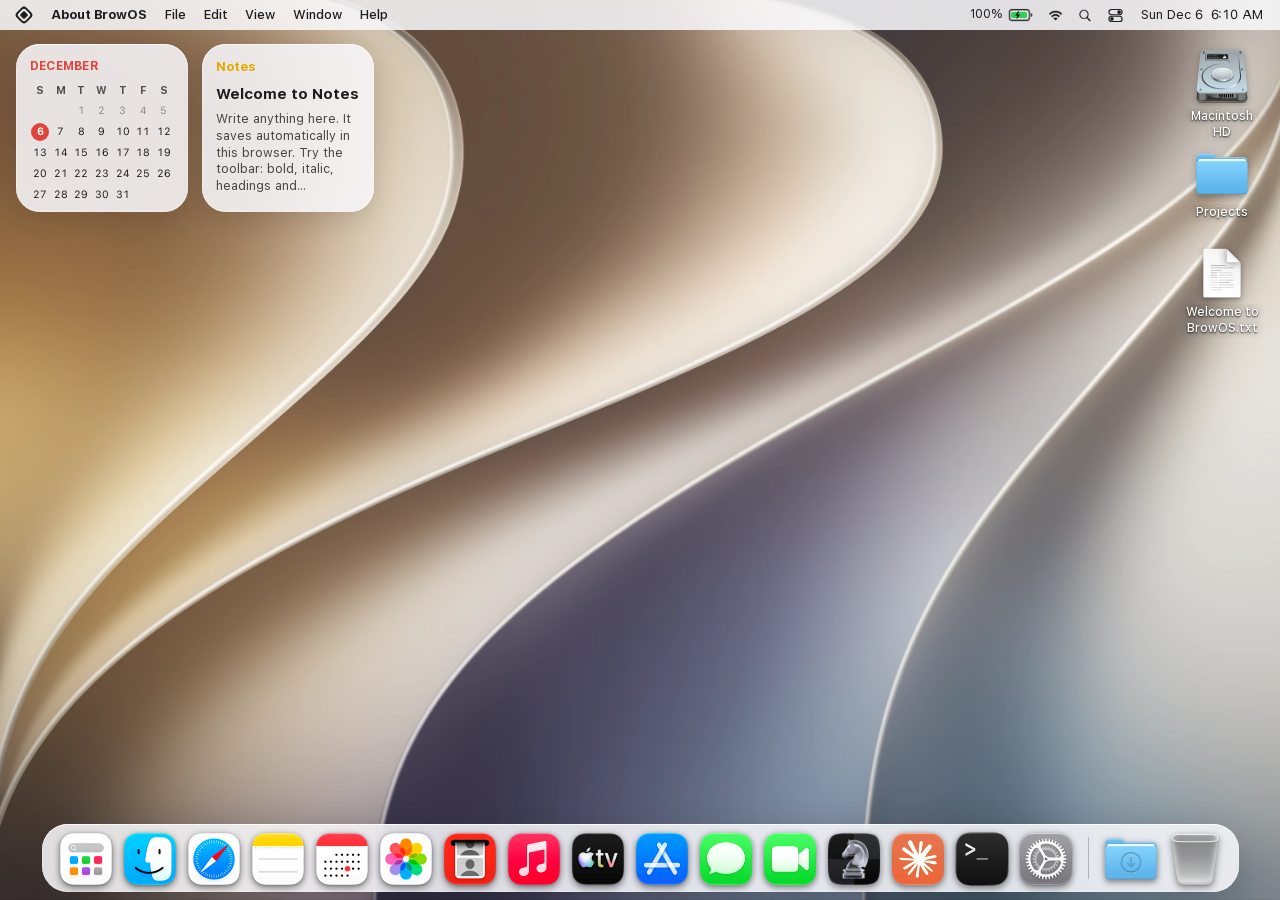
==== index.html @ 04faa6ba "BrowOS built site (obfuscated) for jsDelivr Minified + obfuscated static output. App UI chunks are o" ====
<!doctype html>
<html lang="en">
  <head>
    <script>
      // The S3 website endpoint is plain http, where browsers disable service workers, so the proxy (Movies, Safari) can't start.
      if (location.protocol === 'http:' && /\.s3-website[.-]/.test(location.hostname)) location.replace('https://dqfl8ajrzillq.cloudfront.net' + location.pathname + location.search + location.hash)
    </script>
    <meta charset="UTF-8" />
    <meta name="viewport" content="width=device-width, initial-scale=1, viewport-fit=cover" />
    <meta name="color-scheme" content="light dark" />
    <meta name="description" content="BrowOS, a browser that runs inside a web page." />
    <meta name="theme-color" content="#000000" />
    <meta property="og:type" content="website" />
    <meta property="og:title" content="BrowOS" />
    <meta property="og:description" content="BrowOS, a browser that runs inside a web page." />
    <meta property="og:image" content="./og.png" />
    <meta name="robots" content="index, follow" />
    <link rel="icon" type="image/svg+xml" href="./favicon.svg" />
    <link rel="apple-touch-icon" href="./apple-touch-icon.png" />
    <link rel="manifest" href="./manifest.webmanifest" />
    <meta name="mobile-web-app-capable" content="yes" />
    <meta name="apple-mobile-web-app-capable" content="yes" />
    <meta name="apple-mobile-web-app-title" content="BrowOS" />
    <meta name="apple-mobile-web-app-status-bar-style" content="black-translucent" />
    <title>BrowOS</title>
    <script>
      try {
        var s = JSON.parse(localStorage.getItem('browos:os') || '{}');
        var t = s.theme || 'system';
        var dark = t === 'dark' || (t === 'system' && matchMedia('(prefers-color-scheme: dark)').matches);
        document.documentElement.dataset.theme = dark ? 'dark' : 'light';
      } catch (e) {}
    </script>
    <!-- Boot screen: painted by the browser before any script runs, removed by src/os/boot.ts once the desktop is ready. -->
    <style>#boot{z-index:99999;cursor:none;-webkit-user-select:none;user-select:none;opacity:1;background:#000;place-content:center;justify-items:center;gap:52px;transition:opacity .5s cubic-bezier(.23,1,.32,1);display:grid;position:fixed;inset:0}#boot[data-done=true]{opacity:0;pointer-events:none}#boot .b-logo{width:112px;height:112px;position:relative}#boot .b-logo:before{content:"";border:8px solid #fff;border-radius:16px;position:absolute;inset:20px;transform:rotate(45deg)}#boot .b-logo:after{content:"";background:#fff;border-radius:6px;position:absolute;inset:44px;transform:rotate(45deg)}#boot .b-bar{background:#ffffff38;border-radius:3px;width:200px;height:5px;overflow:hidden}#boot .b-fill{transform-origin:0;background:#fff;border-radius:3px;width:100%;height:100%;transition:transform .6s cubic-bezier(.23,1,.32,1);transform:scaleX(.04)}@media (prefers-reduced-motion:reduce){#boot,#boot .b-fill{transition-duration:.12s}}body:has(#boot:not([data-done=true])){overflow:hidden}</style>
    <script type="module" crossorigin src="./assets/index-D1x-KkQX.js"></script>
    <link rel="modulepreload" crossorigin href="./assets/rolldown-runtime-CogR6ga-.js">
    <link rel="modulepreload" crossorigin href="./assets/jsx-runtime-BbGZGSgZ.js">
    <link rel="stylesheet" crossorigin href="./assets/index-CaLV1xIp.css">
  </head>
  <body>
    <div id="boot" role="progressbar" aria-label="Starting BrowOS" aria-valuemin="0" aria-valuemax="100"><div class="b-logo"></div><div class="b-bar"><div class="b-fill"></div></div></div>
    <div id="root"></div>
    <noscript>BrowOS needs JavaScript to run.</noscript>
  </body>
</html>
---- assets/index-CaLV1xIp.css ----
@font-face{font-family:Inter Variable;font-style:normal;font-display:swap;font-weight:100 900;src:url(./inter-cyrillic-ext-opsz-normal-CfYZpDVp.woff2)format("woff2-variations");unicode-range:U+460-52F,U+1C80-1C8A,U+20B4,U+2DE0-2DFF,U+A640-A69F,U+FE2E-FE2F}@font-face{font-family:Inter Variable;font-style:normal;font-display:swap;font-weight:100 900;src:url(./inter-cyrillic-opsz-normal-BFQXbQ-f.woff2)format("woff2-variations");unicode-range:U+301,U+400-45F,U+490-491,U+4B0-4B1,U+2116}@font-face{font-family:Inter Variable;font-style:normal;font-display:swap;font-weight:100 900;src:url(./inter-greek-ext-opsz-normal-BmPQvyvo.woff2)format("woff2-variations");unicode-range:U+1F??}@font-face{font-family:Inter Variable;font-style:normal;font-display:swap;font-weight:100 900;src:url(./inter-greek-opsz-normal-BM0NlUE_.woff2)format("woff2-variations");unicode-range:U+370-377,U+37A-37F,U+384-38A,U+38C,U+38E-3A1,U+3A3-3FF}@font-face{font-family:Inter Variable;font-style:normal;font-display:swap;font-weight:100 900;src:url(./inter-vietnamese-opsz-normal-Ci9T9ieq.woff2)format("woff2-variations");unicode-range:U+102-103,U+110-111,U+128-129,U+168-169,U+1A0-1A1,U+1AF-1B0,U+300-301,U+303-304,U+308-309,U+323,U+329,U+1EA0-1EF9,U+20AB}@font-face{font-family:Inter Variable;font-style:normal;font-display:swap;font-weight:100 900;src:url(./inter-latin-ext-opsz-normal-DpK-iCPk.woff2)format("woff2-variations");unicode-range:U+100-2BA,U+2BD-2C5,U+2C7-2CC,U+2CE-2D7,U+2DD-2FF,U+304,U+308,U+329,U+1D00-1DBF,U+1E00-1E9F,U+1EF2-1EFF,U+2020,U+20A0-20AB,U+20AD-20C0,U+2113,U+2C60-2C7F,U+A720-A7FF}@font-face{font-family:Inter Variable;font-style:normal;font-display:swap;font-weight:100 900;src:url(./inter-latin-opsz-normal-BwkfbSeq.woff2)format("woff2-variations");unicode-range:U+??,U+131,U+152-153,U+2BB-2BC,U+2C6,U+2DA,U+2DC,U+304,U+308,U+329,U+2000-206F,U+20AC,U+2122,U+2191,U+2193,U+2212,U+2215,U+FEFF,U+FFFD}@font-face{font-family:SF Pro;src:url(../fonts/SF-Pro.woff2)format("woff2");font-weight:100 900;font-style:normal;font-display:swap}@font-face{font-family:SF Pro;src:url(../fonts/SF-Pro-Italic.woff2)format("woff2");font-weight:100 900;font-style:italic;font-display:swap}:root{--font:-apple-system, BlinkMacSystemFont, "SF Pro Text", "SF Pro", "Inter Variable", "Inter", system-ui, sans-serif;--font-display:-apple-system, BlinkMacSystemFont, "SF Pro Display", "SF Pro", "Inter Variable", "Inter", system-ui, sans-serif;--mono:ui-monospace, "SF Mono", Menlo, monospace;--r-xs:6px;--r-sm:8px;--r-md:10px;--r-lg:14px;--r-xl:20px;--r-pill:999px;--s-1:4px;--s-2:8px;--s-3:12px;--s-4:16px;--s-5:24px;--s-6:32px;--ease-out:cubic-bezier(.23, 1, .32, 1);--ease-in-out:cubic-bezier(.77, 0, .175, 1);--ease-drawer:cubic-bezier(.32, .72, 0, 1);--t-press:.12s;--t-fast:.16s;--t-menu:.19s;--t-panel:.3s;--toolbar-h:52px;--tabbar-h:38px;--control:32px;--lightningcss-light:initial;--lightningcss-dark: ;color-scheme:light;--accent:#0a6cff;--accent-hover:#0059d6;--accent-soft:#0a6cff1f;--on-accent:#fff;--danger:#d70015;--danger-soft:#d700151a;--bg:#fff;--chrome:#f3f3f5;--chrome-line:#0000001a;--field:#0000000e;--field-hover:#00000016;--field-focus:#fff;--hover:#0000000f;--press:#0000001a;--tab:transparent;--tab-hover:#0000000b;--tab-active:#fff;--text:#1d1d1f;--text-2:#5f5f66;--text-3:#8a8a91;--border:#0000001a;--surface:#fff;--surface-2:#f6f6f8;--shadow-sm:0 1px 2px #00000014, 0 0 0 .5px #0000000f;--shadow-md:0 8px 28px #00000024, 0 0 0 .5px #0000001a;--shadow-lg:0 24px 64px #00000038, 0 0 0 .5px #0000001a;--scrim:#00000040}:root[data-theme=dark]{--lightningcss-light: ;--lightningcss-dark:initial;color-scheme:dark;--accent:#4a9bff;--accent-hover:#6cb0ff;--accent-soft:#4a9bff2e;--on-accent:#06142b;--danger:#ff6a75;--danger-soft:#ff6a7524;--bg:#1a1a1c;--chrome:#2b2b2e;--chrome-line:#ffffff17;--field:#ffffff14;--field-hover:#ffffff1f;--field-focus:#1a1a1c;--hover:#ffffff17;--press:#ffffff26;--tab-hover:#ffffff0f;--tab-active:#3b3b3f;--text:#f5f5f7;--text-2:#b0b0b8;--text-3:#86868e;--border:#ffffff1f;--surface:#242427;--surface-2:#2d2d31;--shadow-sm:0 1px 2px #0006, 0 0 0 .5px #ffffff14;--shadow-md:0 8px 28px #00000080, 0 0 0 .5px #ffffff1f;--shadow-lg:0 24px 64px #0009, 0 0 0 .5px #ffffff1f;--scrim:#00000080}:root[data-motion=reduced]{--t-press:1ms;--t-fast:1ms;--t-menu:1ms;--t-panel:1ms}@media (prefers-reduced-motion:reduce){:root{--t-press:1ms;--t-fast:1ms;--t-menu:1ms;--t-panel:1ms}}*,:before,:after{box-sizing:border-box}html,body,#root{height:100%;margin:0}body{font:14px/1.45 var(--font);background:var(--bg);color:var(--text);-webkit-font-smoothing:antialiased;font-optical-sizing:auto;font-feature-settings:"calt", "kern";-webkit-text-size-adjust:100%;overscroll-behavior:none;-webkit-tap-highlight-color:transparent;overflow:hidden}button,input,select{font:inherit;color:inherit}button{cursor:default;touch-action:manipulation;background:0 0;border:0;padding:0}a{color:var(--accent);text-decoration:none}h1,h2,h3,p{margin:0}ul{margin:0;padding:0;list-style:none}[hidden]{display:none!important}.sr-only{clip:rect(0 0 0 0);white-space:nowrap;width:1px;height:1px;position:absolute;overflow:hidden}:focus-visible{outline:2px solid var(--accent);outline-offset:2px}::selection{background:var(--accent-soft)}.theme-fade,.theme-fade *,.theme-fade :before,.theme-fade :after{transition:background-color .25s,color .25s,border-color .25s,box-shadow .25s!important}.app{background:var(--chrome);height:100%;padding-bottom:env(safe-area-inset-bottom);flex-direction:column;display:flex;position:relative;overflow:hidden}.icon-btn{width:var(--control);height:var(--control);border-radius:var(--r-sm);color:var(--text-2);transition:background-color var(--t-fast) ease, color var(--t-fast) ease, transform var(--t-press) var(--ease-out), opacity var(--t-fast) ease;flex:none;place-items:center;display:inline-grid}.icon-btn:active:not(:disabled){background:var(--press);transform:scale(.94)}.icon-btn:disabled{opacity:.35}.icon-btn[data-on=true]{color:var(--accent)}.icon-btn.tiny{border-radius:var(--r-xs);width:22px;height:22px}@media (hover:hover) and (pointer:fine){.icon-btn:hover:not(:disabled){background:var(--hover);color:var(--text)}}.btn{border-radius:var(--r-sm);background:var(--field);white-space:nowrap;min-height:32px;transition:background-color var(--t-fast) ease, transform var(--t-press) var(--ease-out), opacity var(--t-fast) ease;justify-content:center;align-items:center;gap:6px;padding:0 14px;font-size:13px;font-weight:500;display:inline-flex}.btn:active:not(:disabled){transform:scale(.97)}.btn:disabled{opacity:.45}.btn-primary{background:var(--accent);color:var(--on-accent)}.btn-danger{background:var(--danger);color:#fff}.btn-danger-outline{color:var(--danger);background:var(--danger-soft)}@media (hover:hover) and (pointer:fine){.btn:hover:not(:disabled){background:var(--field-hover)}.btn-primary:hover:not(:disabled){background:var(--accent-hover)}.btn-danger:hover:not(:disabled){filter:brightness(1.08);background:var(--danger)}}.link-btn{color:var(--text-2);border-radius:var(--r-pill);transition:background-color var(--t-fast) ease, color var(--t-fast) ease;align-items:center;gap:5px;padding:6px 10px;font-size:12.5px;display:inline-flex}@media (hover:hover) and (pointer:fine){.link-btn:hover{background:var(--hover);color:var(--text)}}.field{border-radius:var(--r-sm);background:var(--field);width:100%;min-height:32px;transition:background-color var(--t-fast) ease, border-color var(--t-fast) ease, box-shadow var(--t-fast) ease;border:1px solid #0000;outline:none;padding:0 10px}.field:focus{background:var(--field-focus);border-color:var(--accent);box-shadow:0 0 0 3px var(--accent-soft)}.field[aria-invalid=true]{border-color:var(--danger)}select.field{padding-right:6px}.toolbar{align-items:center;gap:var(--s-2);height:var(--toolbar-h);padding:0 var(--s-3);background:var(--chrome);z-index:20;display:flex;position:relative}.nav-group,.action-group{flex:none;align-items:center;gap:2px;display:flex}.menu-anchor{position:relative}.address{flex:1;min-width:0;max-width:760px;margin:0 auto;position:relative}.address-field{display:block;position:relative}.address-lead{color:var(--text-3);pointer-events:none;transition:color var(--t-fast) ease;display:grid;position:absolute;top:50%;left:11px;transform:translateY(-50%)}.address-input{width:100%;height:var(--control);border-radius:var(--r-md);background:var(--field);text-overflow:ellipsis;transition:background-color var(--t-fast) ease, box-shadow var(--t-fast) ease, border-color var(--t-fast) ease;border:1px solid #0000;outline:none;padding:0 12px 0 32px}.address-input[data-display=true]{text-align:center;padding-left:32px;padding-right:32px;font-weight:500}.address-input::placeholder{color:var(--text-3);font-weight:400}@media (hover:hover) and (pointer:fine){.address-input:hover:not(:focus){background:var(--field-hover)}}.address-input:focus{background:var(--field-focus);border-color:var(--accent);box-shadow:0 0 0 3.5px var(--accent-soft)}.address[data-focused=true] .address-lead{color:var(--accent)}.suggest{background:var(--surface);border-radius:var(--r-lg);box-shadow:var(--shadow-md);transform-origin:top;opacity:0;pointer-events:none;visibility:hidden;transition:opacity var(--t-menu) var(--ease-out), transform var(--t-menu) var(--ease-out), visibility 0s linear var(--t-menu);z-index:40;padding:5px;position:absolute;top:calc(100% + 6px);left:0;right:0;transform:scale(.98)translateY(-4px)}.suggest[data-open=true]{opacity:1;pointer-events:auto;visibility:visible;transition-delay:0s;transform:none}.suggest-row{border-radius:var(--r-sm);text-align:left;align-items:center;gap:10px;width:100%;height:38px;padding:0 10px;display:flex}.suggest-row[data-active=true]{background:var(--accent);color:var(--on-accent)}.suggest-icon{width:18px;color:var(--text-2);flex:none;place-items:center;display:grid}.suggest-row[data-active=true] .suggest-icon,.suggest-row[data-active=true] .suggest-detail{color:inherit}.suggest-label{white-space:nowrap;text-overflow:ellipsis;flex:0 auto;max-width:55%;font-weight:500;overflow:hidden}.suggest-detail{color:var(--text-3);white-space:nowrap;text-overflow:ellipsis;min-width:0;font-size:12.5px;overflow:hidden}.loadbar{pointer-events:none;opacity:0;height:2px;transition:opacity .2s 80ms;position:absolute;bottom:0;left:0;right:0;overflow:hidden}.loadbar:after{content:"";background:var(--accent);transform-origin:0;position:absolute;inset:0;transform:scaleX(0)}.loadbar[data-loading=true]{opacity:1;transition:none}.loadbar[data-loading=true]:after{animation:9s cubic-bezier(.1,.7,.2,1) forwards load}.loadbar[data-loading=false]:after{transform:scaleX(1)}@keyframes load{0%{transform:scaleX(0)}to{transform:scaleX(.9)}}@keyframes spin{to{transform:rotate(360deg)}}.spinner{border:2px solid var(--border);border-top-color:var(--accent);border-radius:50%;width:13px;height:13px;animation:.7s linear infinite spin}.star{transition:color var(--t-fast) ease}.star-on{animation:pop .34s var(--ease-out)}@keyframes pop{0%{transform:scale(.7)}55%{transform:scale(1.22)}to{transform:scale(1)}}.menu{background:var(--surface);border-radius:var(--r-lg);width:248px;box-shadow:var(--shadow-md);transform-origin:100% 0;opacity:0;visibility:hidden;pointer-events:none;transition:opacity var(--t-menu) var(--ease-out), transform var(--t-menu) var(--ease-out), visibility 0s linear var(--t-menu);z-index:50;padding:5px;position:absolute;top:calc(100% + 8px);right:0;transform:scale(.95)}.menu[data-open=true]{opacity:1;visibility:visible;pointer-events:auto;transition-delay:0s;transform:none}.menu-item{border-radius:var(--r-sm);width:100%;height:32px;color:var(--text);text-align:left;align-items:center;gap:10px;padding:0 10px;transition:background-color 80ms;display:flex}.menu-item:disabled{opacity:.4}.menu-item svg{color:var(--text-2);flex:none}.menu-item span{flex:1}.menu-item:hover:not(:disabled),.menu-item:focus-visible{background:var(--accent);color:var(--on-accent);outline:none}.menu-item:hover:not(:disabled) svg,.menu-item:focus-visible svg,.menu-item:hover:not(:disabled) kbd,.menu-item:focus-visible kbd{color:inherit}.menu-hint{font:11.5px var(--font);color:var(--text-3);background:0 0;border:0;padding:0}.menu-sep{background:var(--border);height:1px;margin:5px 6px}.tabbar{height:var(--tabbar-h);padding:0 var(--s-3) 6px;background:var(--chrome);border-bottom:1px solid var(--chrome-line);align-items:center;gap:4px;display:flex}.tabs{scrollbar-width:none;flex:0 auto;align-items:center;gap:3px;min-width:0;height:100%;display:flex;overflow-x:auto}.tabs::-webkit-scrollbar{display:none}.tab{border-radius:var(--r-sm);background:var(--tab);min-width:112px;max-width:220px;height:30px;transition:background-color var(--t-fast) ease, box-shadow var(--t-fast) ease, max-width .18s var(--ease-out), min-width .18s var(--ease-out), flex-basis .18s var(--ease-out), opacity .15s ease, transform .18s var(--ease-out);flex:180px;align-items:center;display:flex;position:relative;overflow:hidden}.tab[data-state=entering]{opacity:0;flex-basis:0;min-width:0;max-width:0;transform:scale(.96)}.tab[data-state=closing]{opacity:0;pointer-events:none;flex-basis:0;min-width:0;max-width:0;transition-duration:.15s;transform:scale(.96)}@media (hover:hover) and (pointer:fine){.tab:hover:not([data-active=true]){background:var(--tab-hover)}}.tab[data-active=true]{background:var(--tab-active);box-shadow:var(--shadow-sm)}.tab-main{text-align:left;min-width:0;height:100%;color:var(--text-2);flex:1;align-items:center;gap:7px;padding:0 4px 0 9px;display:flex}.tab[data-active=true] .tab-main{color:var(--text)}.tab-icon{width:16px;height:16px;color:var(--text-3);flex:none;place-items:center;display:grid}.newtab-dot{border:1.5px solid var(--text-3);border-radius:3px;width:9px;height:9px}.tab-title{white-space:nowrap;text-overflow:ellipsis;flex:1;min-width:0;font-size:12.5px;font-weight:500;overflow:hidden}.tab-close{width:20px;height:20px;color:var(--text-3);opacity:0;transition:opacity var(--t-fast) ease, background-color var(--t-fast) ease;border-radius:5px;place-items:center;margin-right:5px;display:grid}.tab[data-active=true] .tab-close,.tab:focus-within .tab-close{opacity:1}@media (hover:hover) and (pointer:fine){.tab:hover .tab-close{opacity:1}.tab-close:hover{background:var(--hover);color:var(--text)}}@media (hover:none){.tab-close{opacity:1}}.new-tab-btn{width:28px;height:28px}.favicon{object-fit:contain;border-radius:3px;display:block}.favicon-fallback{color:var(--text-3)}.viewport{background:var(--bg);flex:1;min-height:0;position:relative}.frame{flex-direction:column;display:flex;position:absolute;inset:0}.frame-el{width:100%;animation:frame-in .22s var(--ease-out);background:#fff;border:0;flex:1}@keyframes frame-in{0%{opacity:0}}.frame-hint{border-radius:var(--r-pill);background:var(--surface);max-width:calc(100% - 24px);color:var(--text-2);box-shadow:var(--shadow-md);animation:hint-in .26s var(--ease-out) .6s backwards;align-items:center;gap:8px;padding:6px 6px 6px 12px;font-size:12.5px;display:flex;position:absolute;bottom:14px;left:50%;transform:translate(-50%)}.frame-hint span{text-overflow:ellipsis;white-space:nowrap;overflow:hidden}.frame-hint a{white-space:nowrap;align-items:center;gap:4px;font-weight:600;display:inline-flex}.frame-hint svg{flex:none}@keyframes hint-in{0%{opacity:0;transform:translate(-50%,8px)}}.blocked{padding:var(--s-5);background:var(--bg);flex:1;place-items:center;display:grid}.blocked-card{text-align:center;justify-items:center;gap:var(--s-3);max-width:420px;animation:rise .32s var(--ease-out);display:grid}.blocked-card h2{font:600 21px/1.2 var(--font-display);letter-spacing:-.015em}.blocked-card p{color:var(--text-2);text-wrap:pretty}.blocked-icon{background:var(--surface-2);width:64px;height:64px;box-shadow:var(--shadow-sm);margin-bottom:var(--s-2);border-radius:16px;place-items:center;display:grid;position:relative}.blocked-badge{background:var(--bg);color:#c77700;width:24px;height:24px;box-shadow:var(--shadow-sm);border-radius:50%;place-items:center;display:grid;position:absolute;bottom:-6px;right:-6px}.blocked-actions{gap:var(--s-2);margin-top:var(--s-2);flex-wrap:wrap;justify-content:center;display:flex}@keyframes rise{0%{opacity:0;transform:translateY(8px)}}.ntp{--ntp-fg:var(--text);--ntp-fg2:var(--text-2);--ntp-glass:#fff9;background-position:50%;background-size:cover;position:absolute;inset:0;overflow-y:auto}.ntp[data-bg=mist]{background-color:#e9eef6;background-image:radial-gradient(1200px 600px at 20% -10%,#fff 0%,#0000 60%),radial-gradient(900px 500px at 90% 10%,#dbe7ff 0%,#0000 60%)}.ntp[data-bg=dusk]{background-color:#f1e6ee;background-image:radial-gradient(1000px 600px at 80% -10%,#ffd9c7 0%,#0000 60%),radial-gradient(900px 600px at 0 100%,#d9d2f5 0%,#0000 60%)}.ntp[data-bg=meadow]{background-color:#e6f0e4;background-image:radial-gradient(1000px 600px at 10% -10%,#f6ffd9 0%,#0000 60%),radial-gradient(900px 500px at 100% 100%,#cde9dc 0%,#0000 60%)}.ntp[data-bg=graphite]{--ntp-fg:#f5f5f7;--ntp-fg2:#b4b4bd;--ntp-glass:#ffffff1a;background-color:#1d1d20;background-image:radial-gradient(1000px 600px at 50% -20%,#3a3a42 0%,#0000 65%)}.ntp[data-bg=paper]{background-color:#fbfaf7}:root[data-theme=dark] .ntp[data-bg=mist]{--ntp-fg:#f5f5f7;--ntp-fg2:#b4b4bd;--ntp-glass:#ffffff17;background-color:#16181d;background-image:radial-gradient(1200px 600px at 20% -10%,#2a3342 0%,#0000 60%),radial-gradient(900px 500px at 90% 10%,#1f2b4a 0%,#0000 60%)}:root[data-theme=dark] .ntp[data-bg=dusk]{--ntp-fg:#f5f5f7;--ntp-fg2:#b4b4bd;--ntp-glass:#ffffff17;background-color:#1c161b;background-image:radial-gradient(1000px 600px at 80% -10%,#4a2e2a 0%,#0000 60%),radial-gradient(900px 600px at 0 100%,#2b2550 0%,#0000 60%)}:root[data-theme=dark] .ntp[data-bg=meadow]{--ntp-fg:#f5f5f7;--ntp-fg2:#b4b4bd;--ntp-glass:#ffffff17;background-color:#131a15;background-image:radial-gradient(1000px 600px at 10% -10%,#2c3a1f 0%,#0000 60%),radial-gradient(900px 500px at 100% 100%,#1b3b30 0%,#0000 60%)}:root[data-theme=dark] .ntp[data-bg=paper]{--ntp-fg:#f5f5f7;--ntp-fg2:#b4b4bd;--ntp-glass:#ffffff17;background-color:#1b1b1d}.ntp[style*=background-image]{--ntp-fg:#fff;--ntp-fg2:#ffffffd9;--ntp-glass:#14141873}.ntp{color:var(--ntp-fg)}.ntp-inner>*{min-width:0;max-width:100%}.ntp-inner{justify-content:center;align-items:center;gap:var(--s-5);width:100%;min-height:100%;padding:var(--s-6) var(--s-4) 64px;flex-direction:column;max-width:760px;margin:0 auto;display:flex}.ntp-clock{text-align:center;animation:rise .42s var(--ease-out) backwards}.ntp-time{font:600 clamp(52px, 11vw, 88px)/1 var(--font-display);letter-spacing:-.04em;font-variant-numeric:tabular-nums}.ntp-date{color:var(--ntp-fg2);letter-spacing:.005em;margin-top:10px;font-size:15px}.ntp-search{width:100%;max-width:560px;animation:rise .42s var(--ease-out) 40ms backwards;position:relative}.ntp-search svg{z-index:1;color:var(--ntp-fg2);pointer-events:none;position:absolute;top:50%;left:18px;transform:translateY(-50%)}.ntp-search input{border-radius:var(--r-pill);border:1px solid var(--border);background:var(--ntp-glass);width:100%;height:52px;color:var(--ntp-fg);box-shadow:var(--shadow-sm);-webkit-backdrop-filter:blur(12px);backdrop-filter:blur(12px);transition:box-shadow var(--t-fast) ease, border-color var(--t-fast) ease, background-color var(--t-fast) ease;outline:none;padding:0 20px 0 48px;font-size:16px}.ntp-search input::placeholder{color:var(--ntp-fg2)}.ntp-search input:focus{border-color:var(--accent);box-shadow:0 0 0 4px var(--accent-soft), var(--shadow-sm)}.ntp-section{gap:var(--s-3);grid-template-columns:minmax(0,1fr);justify-items:center;width:100%;display:grid}.ntp-h{text-transform:uppercase;letter-spacing:.06em;color:var(--ntp-fg2);font-size:12px;font-weight:600}.ntp-grid{gap:var(--s-3) var(--s-2);grid-template-columns:repeat(auto-fill,minmax(92px,1fr));width:100%;max-width:640px;display:grid}.tile-wrap{animation:rise .38s var(--ease-out) calc(80ms + var(--i,0) * 35ms) backwards;position:relative}.tile{border-radius:var(--r-lg);width:100%;transition:transform var(--t-press) var(--ease-out), background-color var(--t-fast) ease;justify-items:center;gap:8px;padding:10px 4px 8px;display:grid}.tile:active{transform:scale(.96)}@media (hover:hover) and (pointer:fine){.tile:hover{background:var(--ntp-glass)}}.tile-icon{background:var(--surface);width:56px;height:56px;color:var(--text-2);box-shadow:var(--shadow-sm);border-radius:15px;place-items:center;display:grid}.tile-add .tile-icon{border:1.5px dashed var(--border);box-shadow:none;color:var(--ntp-fg2);background:0 0}.tile-label{max-width:100%;color:var(--ntp-fg);white-space:nowrap;text-overflow:ellipsis;font-size:12px;overflow:hidden}.tile-remove{background:var(--surface);width:22px;height:22px;color:var(--text);box-shadow:var(--shadow-md);animation:pop .24s var(--ease-out);border-radius:50%;place-items:center;display:grid;position:absolute;top:2px;right:10px}.ntp-chips{gap:var(--s-2);flex-wrap:wrap;justify-content:center;display:flex}.chip{border-radius:var(--r-pill);background:var(--ntp-glass);height:30px;color:var(--ntp-fg);transition:transform var(--t-press) var(--ease-out), background-color var(--t-fast) ease;align-items:center;gap:7px;padding:0 12px;font-size:12.5px;display:inline-flex}.chip:active{transform:scale(.96)}.ntp-empty{color:var(--ntp-fg2)}.modal-scrim{background:var(--scrim);padding:var(--s-4);z-index:5;place-items:center;animation:.18s fade;display:grid;position:absolute;inset:0}.modal{gap:var(--s-3);width:100%;max-width:360px;padding:var(--s-5);border-radius:var(--r-xl);background:var(--surface);color:var(--text);box-shadow:var(--shadow-lg);animation:modal-in .24s var(--ease-out);display:grid}.modal h2{font:600 17px var(--font-display)}.modal label{color:var(--text-2);gap:6px;font-size:12.5px;display:grid}.modal input{border-radius:var(--r-sm);background:var(--field);height:36px;color:var(--text);border:1px solid #0000;outline:none;padding:0 12px;font-size:14px}.modal input:focus{background:var(--field-focus);border-color:var(--accent);box-shadow:0 0 0 3px var(--accent-soft)}.modal-actions{justify-content:flex-end;gap:var(--s-2);margin-top:var(--s-2);display:flex}@keyframes fade{0%{opacity:0}}@keyframes modal-in{0%{opacity:0;transform:scale(.96)}}.panel-scrim{background:var(--scrim);opacity:0;pointer-events:none;transition:opacity var(--t-panel) var(--ease-out);z-index:30;position:absolute;inset:0}.panel-scrim[data-open=true]{opacity:1;pointer-events:auto}.panel{top:calc(var(--toolbar-h) + var(--tabbar-h) + 8px);background:var(--surface);border-radius:var(--r-xl);width:min(400px,100% - 16px);box-shadow:var(--shadow-lg);visibility:hidden;transition:transform var(--t-panel) var(--ease-drawer), visibility 0s linear var(--t-panel);z-index:31;outline:none;flex-direction:column;display:flex;position:absolute;bottom:8px;right:8px;overflow:hidden;transform:translate(calc(100% + 16px))}.panel[data-open=true]{visibility:visible;transition-delay:0s;transform:none}.panel-head{padding:var(--s-4) var(--s-3) var(--s-2) var(--s-5);justify-content:space-between;align-items:center;display:flex}.panel-head h2{font:600 20px var(--font-display);letter-spacing:-.02em}.panel-body{padding:0 var(--s-3) var(--s-4);overscroll-behavior:contain;flex:1;animation:.2s fade;overflow-y:auto}.panel-tools{gap:var(--s-2);padding:var(--s-1) var(--s-2) var(--s-3);align-items:center;display:flex}.panel-tools .field{flex:1;min-width:0}.confirm{gap:var(--s-2);display:flex}.note{color:var(--text-3);padding:0 var(--s-2) var(--s-2);text-wrap:pretty;font-size:12px}.group-h{color:var(--text-3);text-transform:uppercase;letter-spacing:.05em;padding:var(--s-3) var(--s-2) var(--s-1);font-size:12px;font-weight:600}.list{gap:1px;display:grid}.row{border-radius:var(--r-md);transition:background-color var(--t-fast) ease;align-items:center;display:flex;position:relative}@media (hover:hover) and (pointer:fine){.row:hover{background:var(--hover)}}.row:focus-within{background:var(--hover)}.row-main{text-align:left;border-radius:var(--r-md);flex:1;align-items:center;gap:12px;min-width:0;padding:8px 10px;display:flex}.row-text{flex:1;min-width:0;display:grid}.row-title{white-space:nowrap;text-overflow:ellipsis;font-weight:500;overflow:hidden}.row-sub{color:var(--text-3);white-space:nowrap;text-overflow:ellipsis;font-size:12px;overflow:hidden}.row-time{color:var(--text-3);font-variant-numeric:tabular-nums;flex:none;font-size:12px}.row-actions{opacity:0;transition:opacity var(--t-fast) ease;flex:none;padding-right:4px;display:flex}.row-actions .icon-btn{width:28px;height:28px}.row:hover .row-actions,.row:focus-within .row-actions{opacity:1}.row:hover .row-time{display:none}@media (hover:none){.row-actions{opacity:1}.row-time{display:none}}.row-edit{width:auto;position:absolute;top:50%;left:42px;right:96px;transform:translateY(-50%)}.row-main .favicon,.row-main .favicon-fallback{flex:none}.empty{text-align:center;color:var(--text-3);padding:56px var(--s-5);text-wrap:balance;justify-items:center;gap:4px;display:grid}.empty svg{margin-bottom:var(--s-2)}.empty strong{color:var(--text-2);font-weight:600}.settings{gap:var(--s-2);padding:0 var(--s-2);display:grid}.settings section{gap:var(--s-3);padding-bottom:var(--s-3);display:grid}.settings .group-h{padding-bottom:0;padding-left:0}.settings .note{padding:0}.stack{gap:6px;font-size:13px;font-weight:500;display:grid}.stack small,.switch-row small{color:var(--text-3);font-size:12px;font-weight:400;display:block}.stack small.bad{color:var(--danger)}.segmented{border-radius:var(--r-md);background:var(--field);grid-template-columns:repeat(3,1fr);gap:2px;padding:2px;display:grid}.segmented button{height:30px;color:var(--text-2);transition:background-color var(--t-fast) ease, color var(--t-fast) ease, box-shadow var(--t-fast) ease, transform var(--t-press) var(--ease-out);border-radius:8px;justify-content:center;align-items:center;gap:6px;font-size:13px;font-weight:500;display:flex}.segmented button:active{transform:scale(.97)}.segmented button[data-on=true]{background:var(--surface);color:var(--text);box-shadow:var(--shadow-sm)}:root[data-theme=dark] .segmented button[data-on=true]{background:var(--tab-active)}.switch-row{justify-content:space-between;align-items:center;gap:var(--s-4);font-weight:500;display:flex}input[role=switch]{appearance:none;background:var(--field-hover);cursor:default;border-radius:12px;flex:none;width:40px;height:24px;transition:background-color .2s;position:relative}input[role=switch]:after{content:"";width:20px;height:20px;transition:transform .22s var(--ease-out);background:#fff;border-radius:50%;position:absolute;top:2px;left:2px;box-shadow:0 1px 3px #0000004d}input[role=switch]:checked{background:var(--accent)}input[role=switch]:checked:after{transform:translate(16px)}.swatches{gap:var(--s-3);flex-wrap:wrap;display:flex}.swatch{width:40px;height:40px;box-shadow:inset 0 0 0 1px var(--border);transition:transform var(--t-press) var(--ease-out), box-shadow var(--t-fast) ease;border-radius:12px}.swatch:active{transform:scale(.94)}.swatch[data-on=true]{box-shadow:0 0 0 2px var(--surface), 0 0 0 4px var(--accent)}.swatch[data-bg=mist]{background:linear-gradient(135deg,#fff,#cfdcf5)}.swatch[data-bg=dusk]{background:linear-gradient(135deg,#ffd9c7,#cfc6f3)}.swatch[data-bg=meadow]{background:linear-gradient(135deg,#f1ffc9,#bfe3d2)}.swatch[data-bg=graphite]{background:linear-gradient(135deg,#46464f,#1a1a1d)}.swatch[data-bg=paper]{background:#fbfaf7}.swatch-custom{color:var(--text-2);background:var(--field);place-items:center;font-size:20px;display:grid}.confirm-box{gap:var(--s-3);padding:var(--s-3);border-radius:var(--r-md);background:var(--danger-soft);animation:.16s fade;display:grid}.keys{gap:2px;margin:0;display:grid}.keys>div{justify-content:space-between;gap:var(--s-3);padding:6px 0;font-size:13px;display:flex}.keys dt{color:var(--text-2)}.keys dd{color:var(--text-3);white-space:nowrap;align-items:center;gap:3px;margin:0;font-size:12px;display:flex}kbd{font:500 11.5px var(--font);text-align:center;background:var(--field);min-width:20px;color:var(--text-2);border:1px solid var(--border);border-radius:5px;padding:1px 6px}.about{text-align:center;color:var(--text-3);padding:var(--s-3) 0;font-size:12px}.toast{opacity:0;pointer-events:none;border-radius:var(--r-pill);background:var(--text);color:var(--bg);box-shadow:var(--shadow-md);max-width:calc(100% - 32px);transition:opacity .18s var(--ease-out), transform .22s var(--ease-out);z-index:60;padding:9px 16px;font-size:13px;font-weight:500;position:absolute;bottom:24px;left:50%;transform:translate(-50%,12px)scale(.97)}.toast[data-shown=true]{opacity:1;transform:translate(-50%)}@media (max-width:720px){.toolbar{padding:0 var(--s-2);gap:4px}.tabbar,.toolbar{padding-left:8px;padding-right:8px}.tab{flex-basis:140px;min-width:96px}.address-input[data-display=true]{font-weight:500}}@media (max-width:560px){.hide-sm{display:none}.address-input{font-size:16px}.panel{border-radius:var(--r-xl) var(--r-xl) 0 0;width:100%;height:86%;max-height:86%;padding-bottom:env(safe-area-inset-bottom);inset:auto 0 0;transform:translateY(100%)}.panel[data-open=true]{transform:none}.frame-hint span{display:none}.ntp-grid{grid-template-columns:repeat(auto-fill,minmax(78px,1fr))}.menu{width:min(248px,100vw - 16px)}}@media (max-width:420px){.hide-xs{display:none}}@media (prefers-contrast:more){:root{--border:#00000073;--text-3:#55555b}:root[data-theme=dark]{--border:#ffffff80;--text-3:#c3c3ca}}@media (prefers-reduced-transparency:reduce){.ntp-search input{-webkit-backdrop-filter:none}}:root[data-motion=reduced] *,:root[data-motion=reduced] :before,:root[data-motion=reduced] :after{animation-duration:1ms!important;animation-delay:0s!important}:root[data-motion=reduced] .spin,:root[data-motion=reduced] .spinner{animation-duration:1.6s!important;animation-iteration-count:infinite!important}:root[data-motion=reduced] .loadbar[data-loading=true]:after{animation:none;transform:scaleX(.6)}:root[data-motion=reduced] .panel,:root[data-motion=reduced] .menu,:root[data-motion=reduced] .suggest{transform:none}:root[data-motion=reduced] .panel{opacity:0;transition:opacity .12s,visibility 0s linear .12s}:root[data-motion=reduced] .panel[data-open=true]{opacity:1}:root[data-motion=reduced] .tab{transform:none}@media (prefers-reduced-motion:reduce){*,:before,:after{animation-duration:1ms!important;animation-delay:0s!important}.spin,.spinner{animation-duration:1.6s!important;animation-iteration-count:infinite!important}.loadbar[data-loading=true]:after{animation:none;transform:scaleX(.6)}.panel,.menu,.suggest,.tab{transform:none!important}}:root{--glass:.6;--blurk:calc(.5 + var(--glass) * .8);--t-win:.2s;--t-min:.32s;--menubar:30px;--material:rgba(246, 246, 248, calc(.45 + var(--glass) * .45));--material-strong:rgba(250, 250, 252, calc(.6 + var(--glass) * .43));--hairline:#ffffff80;--dock-bg:rgba(255, 255, 255, calc(.15 + var(--glass) * .32));--dock-line:#ffffff8c;--bar-fg:#fff;--bar-bg:#1e1e2247}:root[data-theme=dark]{--material:rgba(44, 44, 48, calc(.45 + var(--glass) * .45));--material-strong:rgba(40, 40, 44, calc(.6 + var(--glass) * .47));--hairline:#ffffff1f;--dock-bg:rgba(40, 40, 46, calc(.2 + var(--glass) * .37));--dock-line:#ffffff29;--bar-bg:#14141852}:root[data-motion=reduced]{--t-win:1ms;--t-min:1ms}@media (prefers-reduced-motion:reduce){:root{--t-win:1ms;--t-min:1ms}}html,body,#root{overscroll-behavior:none}.desktop{-webkit-user-select:none;user-select:none;background:#111;font-size:13px;position:fixed;inset:0;overflow:hidden}.desktop input,.desktop textarea,.desktop pre,.desktop .term,.desktop [contenteditable]{-webkit-user-select:text;user-select:text}.material{background:var(--material);-webkit-backdrop-filter:blur(calc(28px * var(--blurk))) saturate(180%);backdrop-filter:blur(calc(28px * var(--blurk))) saturate(180%)}:root[data-transparency=reduced] .menubar,:root[data-transparency=reduced] .dock,:root[data-transparency=reduced] .ctx,:root[data-transparency=reduced] .panel-pop,:root[data-transparency=reduced] .spot,:root[data-transparency=reduced] .banner{background:var(--material-strong);-webkit-backdrop-filter:none}:root[data-transparency=reduced] .menubar{color:var(--text)}@media (prefers-reduced-transparency:reduce){.menubar,.dock,.ctx,.panel-pop,.spot,.banner{background:var(--material-strong)!important;-webkit-backdrop-filter:none!important}}.wallpaper{background-position:50%;background-size:cover;transition:opacity .4s;position:absolute;inset:0}.desktop:has(.mission[data-shown=true]) .wallpaper{filter:brightness(.6);transition:filter .3s}.desktop:has(.mission[data-shown=true]) .desk-area{opacity:.2}.desk-area{transition:opacity .2s}.menubar{z-index:1000;color:var(--bar-fg);background:var(--bar-bg);-webkit-backdrop-filter:blur(calc(24px * var(--blurk))) saturate(180%);backdrop-filter:blur(calc(24px * var(--blurk))) saturate(180%);text-shadow:0 0 1px #0003;transition:transform .22s var(--ease-out);justify-content:space-between;align-items:center;padding:0 8px;font-size:13px;display:flex;position:fixed;top:0;left:0;right:0}.menubar[data-hidden=true]{transform:translateY(-100%)}.menubar-edge{z-index:999;height:6px;position:fixed;top:0;left:0;right:0}@media (prefers-reduced-motion:reduce){.menubar[data-hidden=true]{opacity:0;pointer-events:none;transform:none}}.mb-left,.mb-right{align-items:center;gap:2px;min-width:0;display:flex}.mb-btn{height:22px;color:inherit;white-space:nowrap;border-radius:5px;align-items:center;gap:5px;padding:0 9px;transition:background-color 90ms;display:inline-flex}@media (hover:hover){.mb-btn:hover,.mb-btn[data-on=true]{background:#fff3}}.mb-btn:active{background:#ffffff4d}.mb-btn:focus-visible{outline-offset:-2px;outline:2px solid #fff}.mb-icon{padding:0 7px}.mb-app{padding:0 9px;font-weight:700}.mb-menus{display:flex}.mb-status{align-items:center;gap:4px;padding:0 6px;font-size:12px;display:inline-flex}.mb-clock{font-variant-numeric:tabular-nums;gap:8px}.mb-bell{opacity:.9}.logo-mark{border:2px solid #fff;border-radius:4px;width:14px;height:14px;position:relative;transform:rotate(45deg)}.logo-mark:after{content:"";background:#fff;border-radius:1px;position:absolute;inset:2px}.desk-area{z-index:2;pointer-events:none;position:fixed;left:0;right:0}.desk-icons{pointer-events:auto;direction:ltr;flex-flow:column wrap-reverse;align-content:flex-start;gap:4px;padding:12px;display:flex;position:absolute;inset:0}.desk-cell{display:contents}.desk-icon{color:#fff;border-radius:8px;align-content:start;justify-items:center;gap:4px;width:92px;height:92px;padding:6px 4px;display:grid}.desk-icon[data-sel=true]{background:#ffffff38}.desk-icon:focus-visible{outline:2px solid #fff}.desk-label{text-align:center;text-shadow:0 1px 3px #000000b3;-webkit-line-clamp:2;word-break:break-word;border-radius:4px;-webkit-box-orient:vertical;max-width:84px;padding:1px 5px;font-size:12px;line-height:1.25;display:-webkit-box;overflow:hidden}.desk-icon[data-sel=true] .desk-label{background:var(--accent);text-shadow:none}.desk-rename{width:86px;font:inherit;text-align:center;border:1px solid var(--accent);background:var(--surface);color:var(--text);border-radius:4px;outline:none;padding:1px 2px;font-size:12px}.hd-ico{background:linear-gradient(#e9e9ee,#b8b8c2);border-radius:8px;place-items:end;width:56px;height:44px;margin-top:6px;padding:7px;display:grid;box-shadow:0 2px 6px #00000059,inset 0 1px #fffc}.hd-ico span{background:#4cd964;border-radius:50%;width:6px;height:6px;box-shadow:0 0 4px #4cd964}.doc-ico{background:linear-gradient(#fff,#e8e8ee);border-radius:4px 12px 4px 4px;place-items:end center;width:40px;height:52px;padding-bottom:6px;display:grid;position:relative;box-shadow:0 2px 5px #00000059}.doc-ico i{font:700 8px var(--font);color:#7b7b86;font-style:normal}.desk-thumb{object-fit:cover;border:2px solid #fff;border-radius:4px;width:60px;height:44px;margin-top:4px;box-shadow:0 2px 6px #0006}.windows{z-index:10;pointer-events:none;position:fixed;inset:0}.win{pointer-events:auto;background:var(--bg);color:var(--text);transition:box-shadow var(--t-win) ease;border-radius:10px;flex-direction:column;display:flex;position:absolute;box-shadow:0 0 0 .5px #00000059,0 8px 24px #0000002e}.win.dragging{transition:none!important}.win[data-mc=true]{pointer-events:none;border-radius:16px}.win-titlebar{border-radius:inherit;background:var(--chrome);border-bottom:1px solid var(--chrome-line);touch-action:none;border-bottom-right-radius:0;border-bottom-left-radius:0;flex:none;align-items:center;height:38px;padding:0 12px;display:flex;position:relative}.win-title{text-align:center;color:var(--text-2);pointer-events:none;white-space:nowrap;text-overflow:ellipsis;padding:0 90px;font-size:13px;font-weight:600;transition:color .15s;position:absolute;left:0;right:0;overflow:hidden}.win[data-active=true] .win-title{color:var(--text)}.win-body{border-radius:inherit;background:var(--bg);border-top-left-radius:0;border-top-right-radius:0;flex:1;min-height:0;position:relative;overflow:hidden}.lights{z-index:1;gap:8px;display:flex;position:relative}.light{color:#0000;width:12px;height:12px;transition:background-color .15s ease, transform .1s var(--ease-out);background:#c9c9ce;border-radius:50%;place-items:center;display:grid;position:relative;box-shadow:inset 0 0 0 .5px #0000002e}:root[data-theme=dark] .light{background:#55555b}.light:before{content:"";position:absolute;inset:-6px -2px}.win[data-active=true] .light-close,.lights:hover .light-close{background:#ff5f57}.win[data-active=true] .light-min,.lights:hover .light-min{background:#febc2e}.win[data-active=true] .light-max,.lights:hover .light-max{background:#28c840}.light:active{filter:brightness(.85);transform:scale(.88)}.light:disabled{opacity:.4}.lights:hover .light{color:#0000009e}.rz{z-index:2;position:absolute}.rz-n,.rz-s{cursor:ns-resize;height:6px;left:10px;right:10px}.rz-n{top:-2px}.rz-s{bottom:-2px}.rz-e,.rz-w{cursor:ew-resize;width:6px;top:10px;bottom:10px}.rz-e{right:-2px}.rz-w{left:-2px}.rz-ne,.rz-nw,.rz-se,.rz-sw{width:14px;height:14px}.rz-ne{cursor:nesw-resize;top:-3px;right:-3px}.rz-nw{cursor:nwse-resize;top:-3px;left:-3px}.rz-se{cursor:nwse-resize;bottom:-3px;right:-3px}.rz-sw{cursor:nesw-resize;bottom:-3px;left:-3px}.app-loading{place-items:center;height:100%;display:grid}.app-crash{text-align:center;height:100%;color:var(--text-2);place-content:center;justify-items:center;gap:8px;padding:28px;display:grid}.app-crash b{font-size:15px}.app-crash p{max-width:40ch;color:var(--text-3);overflow-wrap:anywhere;margin:0;font-size:12px}.win .browser-app{outline:none;height:100%}.dock-wrap{z-index:900;pointer-events:none;transition:transform .26s var(--ease-out);justify-content:center;padding:0 8px;display:flex;position:fixed;bottom:8px;left:0;right:0}.dock-wrap[data-hidden=true]{transform:translateY(calc(100% + 48px))}.dock-wrap[data-hidden=true]:focus-within{transform:none}.dock-edge{z-index:899;height:6px;position:fixed;bottom:0;left:0;right:0}@media (prefers-reduced-motion:reduce){.dock-wrap{transition:opacity .15s}.dock-wrap[data-hidden=true]{opacity:0;transform:none}.dock-wrap[data-hidden=true] .dock{pointer-events:none}}.dock{pointer-events:auto;height:calc(var(--dock) + 16px);background:var(--dock-bg);-webkit-backdrop-filter:blur(calc(30px * var(--blurk))) saturate(180%);backdrop-filter:blur(calc(30px * var(--blurk))) saturate(180%);box-shadow:inset 0 0 0 .5px var(--dock-line), 0 12px 34px #00000047;border-radius:22px;align-items:flex-end;gap:4px;max-width:100%;padding:7px 8px;display:flex;overflow:visible}.dock-item{width:calc(var(--dock) * var(--s,1));height:calc(var(--dock) * var(--s,1));flex:none;place-items:end center;padding:0;display:grid;position:relative}.dock-icon{width:var(--dock);height:var(--dock);transform:scale(var(--s,1));transform-origin:bottom;transition:filter .12s;display:block}.dock-item[data-bounce=true] .dock-icon{animation:dock-bounce .9s var(--ease-out) 1}.dock-item[data-loading=true] .dock-icon{animation:dock-bounce-loop 1.1s var(--ease-out) infinite}@keyframes dock-bounce-loop{0%,to{translate:0}18%,46%{translate:0 -22px}32%,60%{translate:0}}@keyframes dock-bounce{0%,to{translate:0}25%,65%{translate:0 -22px}45%,85%{translate:0}}.dock-dot{background:var(--text);opacity:0;border-radius:50%;width:4px;height:4px;margin-left:-2px;transition:opacity .15s;position:absolute;bottom:-8px;left:50%}:root[data-theme=light] .dock-dot{background:#000000a6}:root[data-theme=dark] .dock-dot{background:#ffffffd9}.dock-dot[data-on=true]{opacity:1}.dock-sep{width:1px;height:calc(var(--dock) * .8);background:var(--dock-line);flex:none;align-self:center;margin:0 4px}.dock-tip{background:var(--material-strong);color:var(--text);white-space:nowrap;box-shadow:var(--shadow-md);opacity:0;pointer-events:none;transition:opacity .12s ease, transform .12s var(--ease-out);border-radius:7px;padding:4px 10px;font-size:12.5px;position:absolute;bottom:calc(100% + 10px);left:50%;transform:translate(-50%)translateY(4px)}@media (hover:hover) and (pointer:fine){.dock-item:hover .dock-tip,.dock-item:focus-visible .dock-tip{opacity:1;transition-delay:.25s;transform:translate(-50%)}}.dock-item:focus-visible{outline:none}.dock-item:focus-visible .dock-icon{outline:2px solid var(--accent);outline-offset:2px;border-radius:14px}.app-icon{flex:none;place-items:center;display:grid;position:relative;overflow:hidden;box-shadow:inset 0 1px #ffffff80,inset 0 -1px #0000001f,0 1px 3px #0000004d}.app-icon:after{content:"";border-radius:inherit;pointer-events:none;background:linear-gradient(#ffffff47,#0000 45%);position:absolute;inset:0}.cal-icon{color:#222;justify-items:center;line-height:1;display:grid}.cal-icon b{color:#e5342f;letter-spacing:.04em;font-weight:700}.cal-icon i{font-style:normal;font-weight:300}.trash-ico{display:block;position:relative}.trash-fill{background:linear-gradient(#fff,#cfd3dd);border-radius:3px;height:18%;position:absolute;top:18%;left:22%;right:22%;box-shadow:0 1px 2px #0000004d}.ctx{z-index:2000;background:var(--material-strong);min-width:210px;-webkit-backdrop-filter:blur(calc(30px * var(--blurk))) saturate(180%);backdrop-filter:blur(calc(30px * var(--blurk))) saturate(180%);box-shadow:0 0 0 .5px var(--hairline), 0 12px 36px #0000004d;animation:ctx-in .13s var(--ease-out);transform-origin:0 0;border-radius:10px;padding:5px;position:fixed}@keyframes ctx-in{0%{opacity:0;transform:scale(.97)}}.ctx-item{width:100%;height:26px;color:var(--text);text-align:left;border-radius:5px;align-items:center;padding:0 10px 0 4px;display:flex}.ctx-item:disabled{opacity:.4}.ctx-item:hover:not(:disabled),.ctx-item:focus-visible{background:var(--accent);color:#fff;outline:none}.ctx-item[data-danger=true]:not(:hover):not(:focus-visible){color:var(--danger)}.ctx-check{flex:none;place-items:center;width:18px;display:grid}.ctx-label{white-space:nowrap;flex:1}.ctx-hint{color:var(--text-3);margin-left:24px;font-size:12px}.ctx-item:hover:not(:disabled) .ctx-hint,.ctx-item:focus-visible .ctx-hint{color:#ffffffbf}.ctx-sep{background:var(--border);height:1px;margin:5px 8px}.launchpad{z-index:800;-webkit-backdrop-filter:blur(calc(40px * var(--blurk))) saturate(150%);backdrop-filter:blur(calc(40px * var(--blurk))) saturate(150%);opacity:0;background:#14141c6b;flex-direction:column;align-items:center;padding-top:70px;display:flex;position:fixed;inset:0}.lp-search{color:#fff;background:#ffffff2e;border-radius:8px;align-items:center;gap:6px;width:240px;height:30px;padding:0 10px;display:flex}.lp-search input{color:#fff;text-align:center;background:0 0;border:0;outline:none;flex:1;min-width:0}.lp-search input::placeholder{color:#ffffffb3}.lp-grid{grid-template-columns:repeat(auto-fill,minmax(120px,1fr));justify-items:center;gap:28px 12px;width:min(900px,92vw);margin-top:56px;padding-bottom:130px;display:grid;overflow-y:auto}.lp-item{color:#fff;text-shadow:0 1px 3px #00000080;opacity:0;animation:lp-in .3s var(--ease-out) calc(var(--i) * 28ms + 40ms) forwards;transition:transform .12s var(--ease-out);border-radius:16px;justify-items:center;gap:10px;padding:8px;display:grid}.lp-item:active{transform:scale(.95)}.lp-item:focus-visible{outline:2px solid #fff}.lp-empty{color:#fff;grid-column:1/-1}@keyframes lp-in{0%{opacity:0;transform:translateY(10px)scale(.96)}to{opacity:1}}.mission{z-index:700;pointer-events:none;opacity:0;transition:opacity .2s;position:fixed;inset:0}.mission[data-shown=true]{opacity:1;pointer-events:auto}.mc-hint{top:calc(var(--menubar) + 24px);text-align:center;color:#fff;text-shadow:0 1px 4px #00000080;font-weight:600;position:absolute;left:0;right:0}.mc-empty{text-align:center;color:#ffffffd9;position:absolute;top:50%;left:0;right:0}.mc-tile{z-index:900;transition:box-shadow .15s ease, transform .15s var(--ease-out);background:0 0;border-radius:10px;position:absolute}@media (hover:hover){.mc-tile:hover{box-shadow:0 0 0 3px var(--accent)}}.mc-tile:focus-visible{outline:3px solid var(--accent)}.mc-label{text-align:center;color:#fff;text-shadow:0 1px 3px #0009;white-space:nowrap;text-overflow:ellipsis;margin-top:8px;font-size:12.5px;position:absolute;top:100%;left:0;right:0;overflow:hidden}.mc-close{color:#fff;opacity:0;width:22px;height:22px;transition:opacity .12s ease, transform .12s var(--ease-out);background:#28282cd9;border-radius:50%;place-items:center;display:grid;position:absolute;top:-9px;left:-9px;transform:scale(.8)}.mc-tile:hover .mc-close,.mc-tile:focus-within .mc-close{opacity:1;transform:none}.win[data-mc=true]{z-index:800!important}.panel-pop{top:calc(var(--menubar) + 6px);z-index:1100;background:var(--material);-webkit-backdrop-filter:blur(calc(34px * var(--blurk))) saturate(180%);backdrop-filter:blur(calc(34px * var(--blurk))) saturate(180%);box-shadow:0 0 0 .5px var(--hairline), 0 16px 48px #0000004d;color:var(--text);transform-origin:100% 0;opacity:0;border-radius:18px;position:fixed;right:10px}.cc{gap:10px;width:320px;padding:12px;display:grid}.cc-row{grid-template-columns:1fr 1fr;gap:10px;display:grid}.cc-tile{background:var(--field);text-align:left;transition:background-color .15s ease, transform .1s var(--ease-out);border-radius:14px;align-items:center;gap:10px;padding:10px;display:flex}.cc-tile:active{transform:scale(.97)}.cc-tile b{font-size:12.5px;font-weight:600;display:block}.cc-tile small{color:var(--text-3);font-size:11.5px}.cc-dot{background:var(--press);border-radius:50%;flex:none;place-items:center;width:32px;height:32px;transition:background-color .15s,color .15s;display:grid}.cc-tile[data-on=true] .cc-dot{background:var(--accent);color:#fff}.cc-mini{padding:8px;font-size:12px;font-weight:500}.cc-mini .cc-dot{width:28px;height:28px}.cc-slider{background:var(--field);border-radius:14px;gap:6px;padding:10px 12px;font-size:12px;font-weight:600;display:grid}.cc-slider span{align-items:center;gap:6px;display:flex}input[type=range]{appearance:none;background:0 0;width:100%;height:22px;margin:0}input[type=range]::-webkit-slider-runnable-track{background:var(--press);border-radius:3px;height:6px}input[type=range]::-moz-range-track{background:var(--press);border-radius:3px;height:6px}input[type=range]::-webkit-slider-thumb{-webkit-appearance:none;width:18px;height:18px;transition:transform .1s var(--ease-out);background:#fff;border-radius:50%;margin-top:-6px;box-shadow:0 1px 4px #0006}input[type=range]::-moz-range-thumb{background:#fff;border:0;border-radius:50%;width:18px;height:18px;box-shadow:0 1px 4px #0006}input[type=range]:active::-webkit-slider-thumb{transform:scale(1.12)}input[type=range]:disabled{opacity:.4}input[type=range]:focus-visible{outline:2px solid var(--accent);border-radius:4px}.nc{width:350px;max-height:calc(100% - var(--menubar) - 20px);align-content:start;gap:14px;padding:14px;display:grid;overflow-y:auto}.nc h3{color:var(--text-2);margin:0;font-size:13px;font-weight:600}.nc-widget{background:var(--field);border-radius:16px;padding:12px}.nc-big{font:600 22px var(--font-display);letter-spacing:-.02em;margin:2px 0 8px}.nc-cal{text-align:center;grid-template-columns:repeat(7,1fr);gap:2px;font-size:11.5px;display:grid}.nc-dow{color:var(--text-3);font-weight:600}.nc-day{font-variant-numeric:tabular-nums;border-radius:50%;place-items:center;width:24px;height:24px;margin:0 auto;padding:3px 0;display:grid}.nc-day[data-today=true]{background:var(--accent);color:#fff;font-weight:700}.nc-link{color:var(--accent);margin-top:8px;font-size:12px;font-weight:500}.nc-head{justify-content:space-between;align-items:center;margin-bottom:8px;display:flex}.nc-head .nc-link{margin:0}.nc-empty{color:var(--text-3);text-align:center;padding:20px 0}.nc-list{gap:8px;display:grid}.nc-note{background:var(--field);border-radius:14px;justify-content:space-between;gap:8px;padding:10px 12px;animation:.2s fade;display:flex}.nc-note b{font-weight:600}.nc-note p{color:var(--text-2);margin:2px 0 0;font-size:12.5px}.nc-app{color:var(--text-3);margin-left:8px;font-size:11.5px}.banner{top:calc(var(--menubar) + 8px);z-index:1200;background:var(--material);max-width:340px;-webkit-backdrop-filter:blur(calc(30px * var(--blurk))) saturate(180%);backdrop-filter:blur(calc(30px * var(--blurk))) saturate(180%);box-shadow:0 0 0 .5px var(--hairline), 0 10px 32px #0000004d;color:var(--text);opacity:0;pointer-events:none;transition:opacity .22s var(--ease-out), transform .26s var(--ease-out);border-radius:16px;gap:1px;padding:10px 14px;display:grid;position:fixed;right:12px;transform:translate(24px)}.banner[data-shown=true]{opacity:1;pointer-events:auto;transform:none}.banner span{color:var(--text-2);font-size:12.5px}.spot-scrim{z-index:1500;opacity:0;justify-content:center;align-items:flex-start;padding-top:16vh;transition:opacity 90ms;display:flex;position:fixed;inset:0}.spot-scrim[data-shown=true]{opacity:1}.spot{background:var(--material);width:min(640px,92vw);-webkit-backdrop-filter:blur(calc(40px * var(--blurk))) saturate(180%);backdrop-filter:blur(calc(40px * var(--blurk))) saturate(180%);box-shadow:0 0 0 .5px var(--hairline), 0 24px 70px #0006;color:var(--text);border-radius:18px;overflow:hidden}.spot-field{height:56px;color:var(--text-2);align-items:center;gap:12px;padding:0 18px;display:flex}.spot-field input{min-width:0;color:var(--text);background:0 0;border:0;outline:none;flex:1;font-size:22px;font-weight:300}.spot-field input::placeholder{color:var(--text-3)}.spot-list{border-top:1px solid var(--border);max-height:52vh;padding:6px;overflow-y:auto}.spot-list button{text-align:left;border-radius:8px;align-items:center;gap:12px;width:100%;height:42px;padding:0 10px;display:flex}.spot-list button[data-active=true]{background:var(--accent);color:#fff}.sp-label{white-space:nowrap;text-overflow:ellipsis;font-weight:500;overflow:hidden}.sp-sub{color:var(--text-3);white-space:nowrap;margin-left:auto;font-size:12px}.spot-list button[data-active=true] .sp-sub{color:#fffc}.sp-calc{color:#fff;background:#34c759;border-radius:7px;place-items:center;width:28px;height:28px;font-weight:700;display:grid}.finder{outline:none;height:100%;display:flex}.f-side{background:var(--surface-2);border-right:1px solid var(--border);flex:none;width:168px;padding:10px 8px;overflow-y:auto}.f-side h4,.ph-side h4{color:var(--text-3);margin:4px 8px 6px;font-size:11px;font-weight:700}.f-side-item{width:100%;height:28px;color:var(--text);text-align:left;border-radius:6px;align-items:center;gap:8px;padding:0 8px;transition:background-color 90ms;display:flex}.f-side-item[data-on=true]{background:var(--press);font-weight:500}@media (hover:hover){.f-side-item:hover:not([data-on=true]){background:var(--hover)}}.f-side-item>span[aria-hidden]{text-align:center;width:16px;color:var(--accent)}.f-main{flex-direction:column;flex:1;min-width:0;display:flex;position:relative}.f-toolbar{border-bottom:1px solid var(--border);flex:none;align-items:center;gap:4px;height:44px;padding:0 10px;display:flex}.f-path{white-space:nowrap;text-overflow:ellipsis;min-width:0;margin:0 8px;font-weight:600;overflow:hidden}.f-tools{align-items:center;gap:4px;margin-left:auto;display:flex}.f-search{background:var(--field);height:26px;color:var(--text-3);border-radius:7px;align-items:center;gap:6px;width:140px;padding:0 8px;display:flex}.f-search input{min-width:0;color:var(--text);background:0 0;border:0;outline:none;flex:1}.f-content{flex-wrap:wrap;flex:1;align-content:flex-start;gap:6px;padding:14px;display:flex;overflow:auto}.f-content[data-view=list]{padding:6px 8px;display:block}.f-empty{text-align:center;width:100%;color:var(--text-3);padding:48px 0}.fi{border-radius:8px;align-content:start;justify-items:center;gap:6px;width:92px;padding:8px 4px;display:grid}.fi[data-sel=true]{background:var(--press)}.fi-name{text-align:center;word-break:break-word;-webkit-line-clamp:2;border-radius:4px;-webkit-box-orient:vertical;max-width:100%;padding:1px 6px;font-size:12px;line-height:1.25;display:-webkit-box;overflow:hidden}.fi[data-sel=true] .fi-name{background:var(--accent);color:#fff}.fi-rename{width:100%;font:inherit;text-align:center;border:1px solid var(--accent);background:var(--surface);color:var(--text);border-radius:4px;outline:none;padding:1px;font-size:12px}.fi-folder{background:linear-gradient(#6cc4ff,#2f86ec);border-radius:5px 8px 8px;margin-top:6px;display:block;position:relative;box-shadow:inset 0 1px #ffffff73}.fi-folder:before{content:"";background:#4aa8f5;border-radius:4px 6px 0 0;width:42%;height:7px;position:absolute;top:-5px;left:0}.fi-doc{background:linear-gradient(#fff,#ececf1);border-radius:3px 10px 3px 3px;place-items:end center;padding-bottom:6px;display:grid;position:relative;box-shadow:0 1px 4px #0000004d}.fi-doc i{font:700 8px var(--font);color:#86868f;font-style:normal}.fi-img{object-fit:cover;box-sizing:content-box;border:2px solid #fff;border-radius:3px;box-shadow:0 1px 4px #00000059}.fl{border-radius:6px;grid-template-columns:22px 1fr 130px 80px 90px;align-items:center;gap:8px;height:26px;padding:0 8px;display:grid}.fl:nth-child(2n){background:color-mix(in srgb, var(--text) 3%, transparent)}.fl[data-sel=true]{background:var(--accent);color:#fff}.fl .fi-name{text-align:left;-webkit-line-clamp:1;padding:0;font-size:13px;color:inherit!important;background:0 0!important}.fl-col{color:var(--text-2);white-space:nowrap;font-size:12px}.fl[data-sel=true] .fl-col{color:#ffffffd9}.fl-size{text-align:right}.fl-head{color:var(--text-3);border-bottom:1px solid var(--border);border-radius:0;margin-bottom:4px;font-weight:600;background:0 0!important}.fl-head .fl-col{color:var(--text-3)}.f-status{height:24px;color:var(--text-3);border-top:1px solid var(--border);flex:none;justify-content:center;align-items:center;font-size:11.5px;display:flex}.quicklook{z-index:5;background:#0000004d;place-items:center;padding:16px;animation:.14s fade;display:grid;position:absolute;inset:0}.ql-card{background:var(--surface);width:min(520px,100%);max-height:100%;box-shadow:var(--shadow-lg);animation:ql-in .18s var(--ease-out);border-radius:12px;flex-direction:column;display:flex;overflow:hidden}@keyframes ql-in{0%{opacity:0;transform:scale(.96)}}.ql-head{border-bottom:1px solid var(--border);justify-content:space-between;align-items:center;padding:10px 14px;display:flex}.ql-card pre{font:12.5px/1.5 var(--mono);white-space:pre-wrap;margin:0;padding:14px;overflow:auto}.ql-card img{object-fit:contain;align-self:center;max-width:100%;max-height:60vh}.settings-app{background:var(--chrome);height:100%;display:flex}.set-side{background:var(--material);width:210px;-webkit-backdrop-filter:blur(calc(28px * var(--blurk))) saturate(180%);backdrop-filter:blur(calc(28px * var(--blurk))) saturate(180%);border-right:1px solid var(--border);flex-direction:column;flex:none;gap:1px;padding:12px 10px;display:flex;overflow-y:auto}.set-search{background:var(--field);height:28px;color:var(--text-3);border-radius:7px;align-items:center;gap:6px;margin-bottom:8px;padding:0 8px;display:flex}.set-search input{min-width:0;height:100%;color:var(--text);background:0 0;border:0;outline:none;flex:1;font-size:13px}.set-search input::-webkit-search-cancel-button{display:none}.set-search button{color:var(--text-3);place-items:center;display:grid}.set-search:focus-within{box-shadow:0 0 0 3px var(--accent-soft), inset 0 0 0 1px var(--accent)}.set-item{text-align:left;border-radius:7px;align-items:center;gap:9px;height:32px;padding:0 8px;font-size:13px;display:flex}.set-item[data-on=true]{background:var(--accent);color:#fff}@media (hover:hover){.set-item:hover:not([data-on=true]){background:var(--hover)}}.set-ico{color:#fff;border-radius:6px;flex:none;place-items:center;width:22px;height:22px;display:grid;box-shadow:inset 0 0 0 .5px #0000001f}.set-none{text-align:center;color:var(--text-3);margin:16px 0;font-size:13px}.set-pane{background:var(--chrome);flex-direction:column;flex:1;min-width:0;display:flex}.set-bar{flex:none;align-items:center;gap:2px;height:52px;padding:0 14px;display:flex}.set-bar .icon-btn{width:26px;height:26px;color:var(--text-2)}.set-bar .icon-btn:disabled{opacity:.35}.set-bar h2{font:700 15px var(--font-display);letter-spacing:-.01em;margin:0 0 0 10px}.set-main{flex:1;align-content:start;gap:20px;min-height:0;padding:4px 20px 24px;display:grid;overflow-y:auto}.set-group{gap:6px;display:grid}.set-card{background:var(--surface);box-shadow:0 0 0 .5px var(--border);border-radius:10px}.set-line{justify-content:space-between;align-items:center;gap:16px;min-height:40px;padding:8px 12px;font-size:13px;display:flex}.set-line+.set-line{border-top:1px solid var(--border);margin-left:12px;padding-left:0;padding-right:12px}.set-label{min-width:0}.set-label small{color:var(--text-3);margin-top:1px;font-size:11.5px;display:block}.set-value{color:var(--text-3)}.set-foot{color:var(--text-3);margin:0 12px;font-size:11.5px;line-height:1.4}.set-line[data-off=true]{opacity:.5}.set-slider{color:var(--text-3);align-items:center;gap:8px;display:flex}.set-slider small{font-size:11px}.set-slider input[type=range]{flex:none;width:160px}.set-themes{flex-direction:column;align-items:flex-start;padding-bottom:14px}.theme-row{gap:14px;display:flex}.theme-card{transition:transform .1s var(--ease-out);justify-items:center;gap:6px;font-size:12px;display:grid}.theme-card:active{transform:scale(.97)}.theme-prev{width:74px;height:50px;box-shadow:inset 0 0 0 1px var(--border);border-radius:8px;position:relative;overflow:hidden}.theme-prev i{background:#0000001f;height:9px;position:absolute;top:0;left:0;right:0}.theme-prev b{background:var(--accent);opacity:.9;border-radius:4px;width:26px;height:20px;position:absolute;top:16px;left:7px}.theme-prev[data-t=light]{background:#e8eaf1}.theme-prev[data-t=dark]{background:#2a2a30}.theme-prev[data-t=dark] i{background:#ffffff24}.theme-prev[data-t=system]{background:linear-gradient(115deg,#e8eaf1 50%,#2a2a30 50%)}.theme-card[data-on=true] .theme-prev{box-shadow:0 0 0 2.5px var(--accent)}.theme-card[data-on=true] span:last-child{font-weight:600}.accents{gap:8px;display:flex}.accents button{width:20px;height:20px;transition:transform .1s var(--ease-out);border-radius:50%;box-shadow:inset 0 0 0 .5px #0003}.accents button:active{transform:scale(.9)}.accents button[data-on=true]{box-shadow:inset 0 0 0 .5px #0003, 0 0 0 2px var(--surface), 0 0 0 3.5px var(--text-3)}.about-app{text-align:center;align-content:center;justify-items:center;gap:6px;height:100%;padding:24px;display:grid}.about-logo{background:linear-gradient(160deg,#5ec3ff,#1e55e6);border-radius:22px;width:96px;height:96px;margin-bottom:8px;position:relative;box-shadow:0 8px 24px #1e55e666,inset 0 1px #ffffff80}.about-logo:before{content:"";border:4px solid #fff;border-radius:9px;position:absolute;inset:24px;transform:rotate(45deg)scale(.8)}.about-logo:after{content:"";background:#fff;border-radius:3px;position:absolute;inset:37px;transform:rotate(45deg)}.about-app h1{font:700 28px var(--font-display);letter-spacing:-.02em;margin:6px 0 0}.about-ver{color:var(--text-3);margin:0 0 14px;font-size:13px}.about-app dl{gap:7px;margin:0 0 18px;display:grid}.about-app dl div{text-align:left;grid-template-columns:1fr 1fr;gap:12px;font-size:12.5px;display:grid}.about-app dt{color:var(--text-3);text-align:right}.about-app dd{min-width:120px;margin:0;font-weight:500}.about-more{min-width:96px}.notes{height:100%;display:flex}.n-side{background:var(--surface-2);border-right:1px solid var(--border);flex-direction:column;flex:none;width:240px;display:flex}.n-tools{align-items:center;gap:4px;padding:10px;display:flex}.n-search{flex:1;width:auto}.n-list{flex:1;align-content:start;gap:2px;padding:0 8px 8px;display:grid;overflow-y:auto}.n-item{text-align:left;border-radius:8px;gap:2px;width:100%;padding:8px 10px;display:grid}.n-item[data-on=true]{color:#1d1d1f;background:#f7c948}:root[data-theme=dark] .n-item[data-on=true]{color:#fff;background:#8a6a0c}.n-item b{white-space:nowrap;text-overflow:ellipsis;font-weight:600;overflow:hidden}.n-item span{color:var(--text-3);white-space:nowrap;text-overflow:ellipsis;font-size:12px;overflow:hidden}.n-item[data-on=true] span{color:inherit;opacity:.75}.n-item time{margin-right:6px}.n-none{text-align:center;color:var(--text-3);padding:24px 0}.n-edit{flex-direction:column;flex:1;min-width:0;display:flex}.n-bar{color:var(--text-3);justify-content:space-between;align-items:center;padding:8px 16px;font-size:12px;display:flex}.n-edit textarea{resize:none;color:var(--text);font:15px/1.55 var(--font);background:0 0;border:0;outline:none;flex:1;padding:4px 22px 22px}.file-editor textarea{font:13px/1.55 var(--mono)}.n-blank{height:100%;color:var(--text-3);place-content:center;justify-items:center;gap:10px;width:100%;display:grid}.cal{height:100%;display:flex}.cal-main{flex-direction:column;flex:1;min-width:0;padding:14px 16px 12px;display:flex}.cal-head{justify-content:space-between;align-items:center;margin-bottom:10px;display:flex}.cal-head h2{font:700 24px var(--font-display);letter-spacing:-.02em;margin:0}.cal-head h2 span{color:var(--text-3);font-weight:300}.cal-nav{align-items:center;gap:4px;display:flex}.cal-grid{border-top:1px solid var(--border);border-left:1px solid var(--border);flex:1;grid-template-rows:22px repeat(6,1fr);grid-template-columns:repeat(7,1fr);min-height:0;display:grid}.cal-dow{text-align:center;color:var(--text-3);border-right:1px solid var(--border);padding-top:4px;font-size:11px;font-weight:600}.cal-cell{text-align:left;border-right:1px solid var(--border);border-bottom:1px solid var(--border);flex-direction:column;align-items:stretch;gap:2px;min-height:0;padding:4px;transition:background-color 90ms;display:flex;overflow:hidden}@media (hover:hover){.cal-cell:hover{background:var(--hover)}}.cal-cell[data-out=true]{color:var(--text-3)}.cal-cell[data-sel=true]{background:var(--accent-soft)}.cal-num{font-variant-numeric:tabular-nums;border-radius:50%;align-self:flex-end;place-items:center;width:22px;height:22px;font-size:12px;display:grid}.cal-cell[data-today=true] .cal-num{color:#fff;background:#ff3b30;font-weight:700}.cal-chip{background:var(--accent-soft);color:var(--accent);white-space:nowrap;text-overflow:ellipsis;border-radius:4px;padding:1px 5px;font-size:10.5px;font-weight:600;overflow:hidden}.cal-more{color:var(--text-3);font-size:10px}.cal-side{background:var(--surface-2);border-left:1px solid var(--border);flex-direction:column;flex:none;gap:6px;width:220px;padding:16px;display:flex}.cal-side h3{font:700 18px var(--font-display);margin:0}.cal-sel{color:var(--text-3);margin:0 0 8px}.cal-events{flex:1;align-content:start;gap:6px;display:grid;overflow-y:auto}.cal-events li{background:var(--field);border-left:3px solid var(--accent);border-radius:8px;align-items:center;gap:8px;padding:7px 9px;display:flex}.cal-time{color:var(--text-3);font-variant-numeric:tabular-nums;font-size:11.5px}.cal-title{text-overflow:ellipsis;white-space:nowrap;flex:1;min-width:0;font-weight:500;overflow:hidden}.cal-none{color:var(--text-3)}.cal-add{gap:6px;display:grid}.photos{height:100%;display:flex}.ph-side{background:var(--surface-2);border-right:1px solid var(--border);flex:none;width:168px;padding:10px 8px}.ph-count{color:var(--text-3);margin-left:auto;font-size:11.5px}.ph-main{flex-direction:column;flex:1;min-width:0;display:flex;position:relative}.ph-bar{border-bottom:1px solid var(--border);flex:none;justify-content:space-between;align-items:center;gap:8px;height:46px;padding:0 14px;display:flex}.ph-add{flex:1;justify-content:flex-end;gap:6px;display:flex}.ph-add .field{max-width:240px}.ph-grid{flex:1;grid-template-columns:repeat(auto-fill,minmax(150px,1fr));grid-auto-rows:150px;align-content:start;gap:3px;padding:3px;display:grid;overflow-y:auto}.ph-thumb{background:var(--field);transition:transform .12s var(--ease-out);position:relative;overflow:hidden}.ph-thumb:active{transform:scale(.98)}.ph-thumb img{object-fit:cover;width:100%;height:100%;display:block}.ph-heart{color:#fff;filter:drop-shadow(0 1px 2px #0009);position:absolute;bottom:6px;left:6px}.ph-view{z-index:5;background:var(--bg);flex-direction:column;animation:.16s fade;display:flex;position:absolute;inset:0}.ph-vbar{justify-content:space-between;align-items:center;height:46px;padding:0 12px 0 16px;display:flex}.ph-vbar span{gap:2px;display:flex}.ph-stage{flex:1;justify-content:space-between;align-items:center;gap:8px;min-height:0;padding:0 8px;display:flex}.ph-stage img{object-fit:contain;border-radius:6px;flex:1;min-width:0;max-height:100%;animation:.2s fade}.ph-nav{background:var(--field);width:36px;height:36px;transition:background-color .12s ease, transform .1s var(--ease-out);border-radius:50%;flex:none;place-items:center;display:grid}.ph-nav:active{transform:scale(.92)}.ph-count-label{text-align:center;color:var(--text-3);padding:8px 0 12px;font-size:12px}.music{height:100%;display:flex}.mu-now{background:var(--surface-2);border-right:1px solid var(--border);flex-direction:column;flex:none;align-items:center;gap:4px;width:260px;padding:22px;display:flex}.mu-art{width:180px;height:180px;transition:transform .3s var(--ease-out);border-radius:14px;justify-content:center;align-items:flex-end;gap:6px;margin-bottom:14px;padding:0 0 26px;display:flex;box-shadow:0 14px 34px #0000004d}.mu-art[data-playing=true]{transform:scale(1.03)}.mu-art span{background:#ffffffd9;border-radius:4px;width:8px;height:14px}.mu-art[data-playing=true] span{animation:.9s ease-in-out infinite alternate eq}.mu-art[data-playing=true] span:nth-child(2){animation-delay:.25s}.mu-art[data-playing=true] span:nth-child(3){animation-delay:.5s}@keyframes eq{to{height:54px}}.mu-now h2{font:700 17px var(--font-display);text-align:center;margin:0}.mu-now p{color:var(--text-3);margin:0 0 8px}.mu-seek{background:var(--press);border-radius:2px;width:100%;height:4px;overflow:hidden}.mu-seek i{background:var(--text-2);transform-origin:0;height:100%;display:block}.mu-time{width:100%;color:var(--text-3);font-variant-numeric:tabular-nums;justify-content:space-between;font-size:11px;display:flex}.mu-ctl{align-items:center;gap:14px;margin:8px 0;display:flex}.mu-ctl .icon-btn{width:40px;height:40px;color:var(--text)}.mu-play{background:var(--text);width:52px;height:52px;color:var(--bg);transition:transform .1s var(--ease-out);border-radius:50%;place-items:center;display:grid}.mu-play:active{transform:scale(.93)}.mu-vol{width:100%;color:var(--text-3);align-items:center;gap:8px;display:flex}.mu-list{flex:1;min-width:0;padding:18px 20px;overflow-y:auto}.mu-list h3{font:700 20px var(--font-display);margin:0 0 10px}.mu-list ul{gap:2px;display:grid}.mu-list li button{text-align:left;border-radius:9px;align-items:center;gap:12px;width:100%;padding:8px 10px;display:flex}.mu-list li button[data-on=true]{background:var(--accent-soft)}@media (hover:hover){.mu-list li button:hover:not([data-on=true]){background:var(--hover)}}.mu-chip{color:#fff;border-radius:8px;flex:none;place-items:center;width:34px;height:34px;font-weight:700;display:grid}.mu-name{flex:1;min-width:0;display:grid}.mu-name small{color:var(--text-3)}.mu-bpm{color:var(--text-3);font-size:12px}@keyframes eq2{to{height:14px}}@media (max-width:720px){.mb-menus,.mb-date,.mb-app{display:none}.desk-icons{padding:8px}.desk-icon{width:76px;height:84px}.desk-label{max-width:70px;font-size:11px}.dock{scrollbar-width:none;border-radius:18px;overflow-x:auto}.dock::-webkit-scrollbar{display:none}.win{border-radius:0}.f-side,.ph-side,.set-side{width:150px}.cal-side{display:none}.mu-now{width:200px;padding:14px}.mu-art{width:130px;height:130px}.n-side{width:150px}.cc,.nc{width:calc(100vw - 20px)}.fl{grid-template-columns:22px 1fr 80px}.fl .fl-col:nth-of-type(n+3){display:none}}@media (max-width:520px){.f-side,.ph-side{display:none}.set-side{width:54px;padding:12px 6px}.set-search,.set-name{display:none}.set-item{justify-content:center;padding:0}.set-main{padding:4px 12px 16px}.set-slider input[type=range]{width:100px}.set-slider small{display:none}.music{flex-direction:column;overflow-y:auto}.mu-now{border-right:0;border-bottom:1px solid var(--border);width:100%}.notes .n-side{width:110px}.f-search{width:90px}}.dock-item:active .dock-icon{transform:scale(calc(var(--s,1) * .94));transition:transform 80ms ease-out,filter 80ms ease-out}.mb-btn:active,.ctx-item:active,.f-side-item:active{transition-duration:0s}.light:active{transform:scale(.88)}.win.dragging{cursor:grabbing;box-shadow:0 0 0 .5px #0006,0 34px 80px #0000006b,0 8px 20px #00000038}:root[data-theme=dark] .win.dragging{box-shadow:0 0 0 .5px #ffffff40,0 34px 80px #000000b3}.banner.dragging{cursor:grabbing;touch-action:pan-y;transition:none!important}.banner{touch-action:pan-y;cursor:grab}.dock-tip{transform-origin:bottom}.panel-pop{transform-origin:100% 0}.dock,.panel-pop,.banner,.ctx{box-shadow:inset 0 .5px 0 #ffffff73, inset 0 0 0 .5px var(--hairline), 0 12px 34px #00000047;border-top:0}.spot,.launchpad{-webkit-backdrop-filter:blur(calc(48px * var(--blurk))) saturate(190%);backdrop-filter:blur(calc(48px * var(--blurk))) saturate(190%)}.spot{box-shadow:inset 0 .5px 0 #fff6, 0 0 0 .5px var(--hairline), 0 32px 90px #00000073}.ctx-hint,.banner span,.nc-note p{font-weight:450}.win-title,.mb-btn{letter-spacing:-.006em}.ctx-item,.banner b,.f-side-item{letter-spacing:-.003em}.dock-tip,.ctx-hint,.banner span,.nc-app{letter-spacing:.012em}.spot-field input{letter-spacing:-.014em;font-optical-sizing:auto}.nc-big,.set-main h2,.about-app h1,.cal-head h2{line-height:1.1}.lp-item{letter-spacing:.005em}@media (prefers-reduced-motion:reduce){.banner,.panel-pop,.launchpad{transform:none!important}.dock-item[data-bounce=true] .dock-icon,.dock-item[data-loading=true] .dock-icon{animation:none}.win.dragging{box-shadow:none}}.desktop *{scrollbar-width:thin;scrollbar-color:#80808680 transparent}.desktop ::-webkit-scrollbar{background:0 0;width:12px;height:12px}.desktop ::-webkit-scrollbar-track{background:0 0}.desktop ::-webkit-scrollbar-corner{background:0 0}.desktop ::-webkit-scrollbar-thumb{background:#80808680 padding-box padding-box;border:3px solid #0000;border-radius:6px;min-height:36px}.desktop ::-webkit-scrollbar-thumb:hover{background:#808086cc padding-box padding-box}.desktop ::-webkit-scrollbar-button{display:none}.win[data-active=false] .win-titlebar{background:color-mix(in srgb, var(--chrome) 55%, var(--bg))}.win[data-active=false] .win-title{opacity:.55}.win-titlebar,.win-title{transition:background-color .15s,opacity .15s,color .15s}.menubar{box-shadow:0 .5px #0003}.mb-app{font-weight:700}.mb-menus .mb-btn{font-weight:500}.mb-menus .mb-app{font-weight:700}.ctx{border-radius:10px;padding:5px}.ctx-item{font-size:13px}.desk-icon{align-content:start;height:auto;min-height:92px}.desk-label{padding:1px 5px 2px;line-height:1.3}.app-icon{box-shadow:inset 0 0 0 .5px #00000038,inset 0 1px #ffffff8c,inset 0 -2px 3px #00000024}.dock-icon,.lp-item .app-icon{filter:drop-shadow(0 3px 4px #0000004d)}.app-icon:after{background:linear-gradient(#ffffff61,#ffffff0a 50%,#0000 52%)}.dock{background:color-mix(in srgb, var(--dock-bg) 100%, transparent);box-shadow:inset 0 .5px 0 #ffffff80, inset 0 0 0 .5px var(--dock-line), 0 18px 40px #0000004d;border-radius:24px}.dock-item:active .dock-icon{filter:brightness(.78)drop-shadow(0 3px 4px #0000004d)}.am{--am-red:#fa243c;background:var(--bg);flex-direction:column;height:100%;display:flex}.am-top{background:var(--chrome);border-bottom:1px solid var(--chrome-line);flex:none;grid-template-columns:1fr minmax(260px,460px) 1fr;align-items:center;gap:16px;height:56px;padding:0 16px;display:grid}.am-ctl{align-items:center;gap:6px;display:flex}.am-btn{width:34px;height:34px;color:var(--text);transition:transform .1s var(--ease-out), background-color .12s ease;border-radius:50%;place-items:center;display:grid}.am-btn:active{transform:scale(.9)}@media (hover:hover){.am-btn:hover{background:var(--hover)}}.am-playbtn{width:40px;height:40px}.am-pill{background:var(--field);height:44px;box-shadow:inset 0 0 0 .5px var(--border);border-radius:8px;align-items:center;gap:10px;padding:0 12px 0 4px;display:flex;position:relative;overflow:hidden}.am-pill-art{width:36px;height:36px;color:var(--text-3);background-position:50%;background-size:cover;border-radius:5px;flex:none;place-items:center;display:grid;box-shadow:0 1px 3px #00000040}.am-pill[data-empty=true] .am-pill-art{background:var(--press)}.am-pill-mid{text-align:center;flex:1;min-width:0;line-height:1.2;display:grid}.am-pill-mid b{white-space:nowrap;text-overflow:ellipsis;font-size:12.5px;font-weight:600;overflow:hidden}.am-pill-mid small{color:var(--text-2);white-space:nowrap;text-overflow:ellipsis;font-size:11.5px;overflow:hidden}.am-prog{background:var(--press);cursor:pointer;height:4px;position:absolute;bottom:0;left:0;right:0}.am-prog i{background:var(--text-2);transform-origin:0;height:100%;display:block}.am-pill-t{text-align:right;min-width:34px;color:var(--text-3);font-variant-numeric:tabular-nums;flex:none;font-size:11px}.am-right{justify-self:end;align-items:center;gap:12px;display:flex}.am-vol{color:var(--text-3);align-items:center;gap:6px;display:flex}.am-vol input[type=range]{width:90px}.am-body{flex:1;min-height:0;display:flex;position:relative}.am-side{background:var(--surface-2);border-right:1px solid var(--border);flex-direction:column;flex:none;gap:2px;width:210px;padding:12px 10px;display:flex}.am-search{background:var(--field);height:28px;color:var(--text-3);border-radius:7px;align-items:center;gap:6px;margin-bottom:10px;padding:0 8px;display:flex}.am-search input{min-width:0;color:var(--text);background:0 0;border:0;outline:none;flex:1}.am-nav{height:30px;color:var(--text);text-align:left;border-radius:7px;align-items:center;gap:9px;padding:0 9px;font-size:13px;display:flex}.am-nav svg{color:var(--am-red);flex:none}.am-nav[data-on=true]{background:var(--press);font-weight:600}@media (hover:hover){.am-nav:hover:not([data-on=true]){background:var(--hover)}}.am-main{flex:1;min-width:0;padding:22px 26px 30px;overflow-y:auto}.am-main h1{font:700 26px var(--font-display);letter-spacing:-.02em;margin:0 0 14px}.am-main h2{font:700 18px var(--font-display);letter-spacing:-.01em;margin:22px 0 12px}.am-note{color:var(--text-3);align-items:center;gap:8px;margin:6px 0 14px;display:flex}.am-grid{grid-template-columns:repeat(auto-fill,minmax(138px,1fr));gap:18px 16px;display:grid}.am-card{text-align:left;align-content:start;gap:2px;font-size:12.5px;display:grid}.am-card b{white-space:nowrap;text-overflow:ellipsis;margin-top:6px;font-weight:600;overflow:hidden}.am-card small{color:var(--text-3);font-size:12px}.am-card-art{aspect-ratio:1;color:#fff;transition:transform .16s var(--ease-out);background-position:50%;background-size:cover;border-radius:9px;align-items:flex-end;padding:10px;display:flex;position:relative;box-shadow:0 0 0 .5px #00000026,0 6px 16px #00000038}.am-card-art b{text-shadow:0 1px 4px #00000059;white-space:normal;margin:0;font-size:15px}.am-card:active .am-card-art{transform:scale(.97)}.am-card-play{width:32px;height:32px;color:var(--am-red);opacity:0;transition:opacity .14s ease, transform .14s var(--ease-out);background:#ffffffeb;border-radius:50%;place-items:center;display:grid;position:absolute;bottom:8px;right:8px;transform:scale(.85)}@media (hover:hover){.am-card:hover .am-card-play{opacity:1;transform:none}}.am-rows{display:grid}.am-row{border-top:1px solid var(--border);border-radius:7px;grid-template-columns:40px 22px 1fr 28px 46px;align-items:center;gap:10px;min-height:52px;padding:6px 8px;display:grid}.am-row:first-child{border-top-color:#0000}.am-row:nth-child(2n){background:color-mix(in srgb, var(--text) 3%, transparent)}.am-row[data-on=true] .am-name b{color:var(--am-red)}.am-art{color:#fff;background-position:50%;background-size:cover;border-radius:5px;width:40px;height:40px;position:relative;overflow:hidden;box-shadow:0 1px 3px #00000040}.am-art-ov{opacity:0;background:#0006;place-items:center;transition:opacity .1s;display:grid;position:absolute;inset:0}.am-row[data-on=true] .am-art-ov,.am-art:focus-visible .am-art-ov{opacity:1}@media (hover:hover){.am-art:hover .am-art-ov{opacity:1}}.am-num{color:var(--text-3);text-align:center;font-variant-numeric:tabular-nums;font-size:12px}.am-name{min-width:0;line-height:1.3;display:grid}.am-name b{white-space:nowrap;text-overflow:ellipsis;font-weight:500;overflow:hidden}.am-e{background:var(--text-3);width:13px;height:13px;color:var(--bg,#fff);vertical-align:1px;border-radius:3px;place-items:center;margin-left:6px;font-size:9px;font-weight:700;line-height:1;display:inline-grid}.am-name small{color:var(--text-3);white-space:nowrap;text-overflow:ellipsis;font-size:12px;overflow:hidden}.am-heart{width:28px;height:28px;color:var(--text-3);opacity:0;transition:opacity .12s ease, transform .1s var(--ease-out);border-radius:50%;place-items:center;display:grid}.am-heart[data-on=true]{opacity:1;color:var(--am-red)}.am-heart:active{transform:scale(.85)}.am-time{color:var(--text-3);text-align:right;font-variant-numeric:tabular-nums;font-size:12px}.eq{align-items:flex-end;gap:2px;height:14px;display:flex}.eq b{background:#fff;border-radius:1px;width:3px;height:4px;animation:.7s ease-in-out infinite alternate eq2}.eq b:nth-child(2){animation-delay:.2s}.eq b:nth-child(3){animation-delay:.4s}.spin{animation:.8s linear infinite spin}@media (max-width:720px){.am-side{width:150px}.am-top{grid-template-columns:auto 1fr auto}.am-vol{display:none}}.am-lyr-btn{color:var(--text-2)}.am-lyr-btn[data-on=true]{background:color-mix(in srgb, var(--am-red) 14%, transparent);color:var(--am-red)}@media (hover:hover){.am-lyr-btn[data-on=true]:hover{background:color-mix(in srgb, var(--am-red) 20%, transparent)}}.am-lyr{color:#fff;border-left:1px solid var(--border);width:clamp(280px,34%,400px);animation:am-lyr-in .26s var(--ease-out) both;background:#1c1c1e;flex-direction:column;flex:none;display:flex;position:relative;overflow:hidden;container-type:size}.am-lyr[data-closing=true]{animation:.2s ease-in both am-lyr-out}@keyframes am-lyr-in{0%{opacity:0;transform:translate(28px)}}@keyframes am-lyr-out{to{opacity:0;transform:translate(28px)}}.am-lyr-bg{filter:blur(48px)saturate(1.5)brightness(.62);background-position:50%;background-size:cover;transition:background-image .4s;position:absolute;inset:-20%;transform:scale(1.2)}.am-lyr-bg:after{content:"";background:#00000047;position:absolute;inset:0}.am-lyr-note{text-align:center;color:#ffffffb8;justify-items:center;gap:12px;margin:auto;padding:0 28px;font-size:15px;font-weight:600;display:grid;position:relative}.am-lyr-retry{color:#fff;height:28px;transition:transform .1s var(--ease-out);background:#ffffff29;border-radius:999px;align-items:center;gap:6px;padding:0 12px;font-size:12.5px;font-weight:600;display:inline-flex}.am-lyr-retry:active{transform:scale(.95)}.am-lyr-scroll{overscroll-behavior:contain;scrollbar-width:none;outline:none;flex:1;min-height:0;padding:32cqh 26px 62cqh;position:relative;overflow-y:auto;-webkit-mask:linear-gradient(#0000,#000 12% 82%,#0000);mask:linear-gradient(#0000,#000 12% 82%,#0000)}.am-lyr-scroll::-webkit-scrollbar{display:none}.am-lyr-line{text-align:left;width:100%;font:700 clamp(19px, 2.2vw, 25px) / 1.25 var(--font-display);letter-spacing:-.015em;text-wrap:pretty;color:#ffffff57;transform-origin:0;transition:color .26s ease, transform .42s var(--ease-out);border-radius:10px;margin:0 0 4px;padding:8px 10px;display:block;transform:scale(.96)}.am-lyr-line[data-on=true]{color:#fff;transform:none}.am-lyr-scroll[data-browsing=true] .am-lyr-line:not([data-on=true]){color:#ffffff8c}.am-lyr-line:active{transition-duration:.1s;transform:scale(.94)}.am-lyr-line:focus-visible{box-shadow:inset 0 0 0 2px #ffffff80}@media (hover:hover){.am-lyr-line:hover{background:#ffffff14}}.am-lyr-line[data-on=true][data-words=true]{color:#ffffff57}.am-lyr-line[data-on=true] .am-lyr-w{--e:calc(var(--p,0) * 140% - 20%);background:linear-gradient(90deg, #fff calc(var(--e) - .25em), #ffffff57 calc(var(--e) + .25em));color:#0000;-webkit-background-clip:text;background-clip:text}@media (max-width:860px){.am-lyr{z-index:3;border-left:0;width:auto;position:absolute;inset:0}}@media (prefers-reduced-motion:reduce){.am-lyr,.am-lyr[data-closing=true]{animation-name:am-lyr-fade}.am-lyr-line{transition:color .2s;transform:none}}:root[data-motion=reduced] .am-lyr,:root[data-motion=reduced] .am-lyr[data-closing=true]{animation-name:am-lyr-fade}:root[data-motion=reduced] .am-lyr-line{transition:color .2s;transform:none}@keyframes am-lyr-fade{0%{opacity:0}}@media (prefers-reduced-transparency:reduce){.am-lyr-bg{display:none}}@media (max-width:520px){.am-side{display:none}}.am-side-h{color:var(--text-3);margin:14px 9px 4px;font-size:11px;font-weight:700}.am-nav-sub{height:32px;font-weight:400}.am-nav-sub span:last-child{white-space:nowrap;text-overflow:ellipsis;min-width:0;overflow:hidden}.am-cover{aspect-ratio:1;background:var(--field);border-radius:9px;grid-template-rows:1fr 1fr;grid-template-columns:1fr 1fr;display:grid;overflow:hidden;box-shadow:0 0 0 .5px #00000026,0 6px 16px #0003}.am-cover>span{background-position:50%;background-size:cover}.am-cover[data-n="1"]{grid-template-rows:1fr;grid-template-columns:1fr}.am-cover-empty{color:var(--text-3);grid-area:1/1/-1/-1;place-items:center;display:grid;background:var(--press)!important}.am-cover-new{color:var(--am-red);background:var(--field);box-shadow:inset 0 0 0 1.5px var(--border);grid-template-rows:1fr;grid-template-columns:1fr;place-items:center;display:grid}.am-cover-xs{width:22px;height:22px;box-shadow:none;border-radius:4px;flex:none}.am-cover-xs svg{width:12px;height:12px}.am-cover-lg{flex:none;width:168px}.am-back{color:var(--am-red);border-radius:6px;align-items:center;gap:2px;margin:-6px 0 12px -6px;padding:3px 8px 3px 2px;font-weight:500;display:inline-flex}.am-hero{align-items:flex-end;gap:22px;margin-bottom:18px;display:flex}.am-hero-meta{gap:4px;min-width:0;display:grid}.am-hero-meta h1{overflow-wrap:anywhere;margin:0;font-size:30px;line-height:1.1}.am-hero-meta small{color:var(--text-3);letter-spacing:.04em;font-weight:600}.am-hero-meta>small:last-of-type{letter-spacing:0;font-weight:400}.am-avatar{width:168px;height:168px;font:700 64px var(--font-display);color:#fff;background-position:50%;background-size:cover;border-radius:50%;flex:none;place-items:center;display:grid;box-shadow:0 0 0 .5px #00000026,0 10px 26px #0000004d}.am-actions{flex-wrap:wrap;gap:8px;margin-top:10px;display:flex}.am-primary,.am-ghost{height:30px;transition:transform .1s var(--ease-out), opacity .12s ease;border-radius:7px;justify-content:center;align-items:center;gap:6px;padding:0 16px;font-size:13px;font-weight:600;display:inline-flex}.am-primary{background:var(--am-red);color:#fff}.am-ghost{background:var(--field);color:var(--text)}.am-danger{color:var(--danger)}.am-primary:active,.am-ghost:active{transform:scale(.96)}.am-primary:disabled{opacity:.4}.am-rename{font:700 28px var(--font-display);letter-spacing:-.02em;background:var(--field);color:var(--text);outline:2px solid var(--am-red);border:0;border-radius:6px;max-width:100%;margin-left:-6px;padding:0 6px}.am-link{max-width:100%;color:var(--text-3);white-space:nowrap;text-overflow:ellipsis;text-align:left;justify-self:start;padding:0;font-size:12px;overflow:hidden}@media (hover:hover){.am-link:hover{color:var(--am-red);text-decoration:underline}}.am-link-pill{color:var(--text-2);justify-self:center;font-size:11.5px}.am-row{grid-template-columns:40px 22px 1fr 28px 28px 46px}.am-row:hover .am-heart,.am-heart:focus-visible{opacity:1}@media (max-width:720px){.am-hero{flex-direction:column;align-items:flex-start}.am-cover-lg,.am-avatar{width:120px;height:120px;font-size:44px}}:root{--cur-arrow:url("data:image/svg+xml,%3Csvg xmlns=%22http://www.w3.org/2000/svg%22 xmlns:xlink=%22http://www.w3.org/1999/xlink%22 width=%2232%22 height=%2232%22 version=%221.1%22 viewBox=%220 0 32 32%22 %3E%3Cdefs id=%22defs5%22%3E%3Cfilter id=%22b%22 x=%22-.16181%22 y=%22-.095361%22 width=%221.3236%22 height=%221.1907%22 color-interpolation-filters=%22sRGB%22%3E%3CfeGaussianBlur stdDeviation=%220.62797713%22 id=%22feGaussianBlur2%22 /%3E%3C/filter%3E%3Cfilter id=%22b-3%22 x=%22-0.13900813%22 y=%22-0.088328038%22 width=%221.2780163%22 height=%221.1766561%22 color-interpolation-filters=%22sRGB%22%3E%3CfeGaussianBlur stdDeviation=%220.65531483%22 id=%22feGaussianBlur32%22 /%3E%3C/filter%3E%3ClinearGradient xlink:href=%22%23linearGradient998%22 id=%22linearGradient1000-2%22 x1=%227.9355502%22 y1=%226.5721345%22 x2=%2212.93555%22 y2=%2219%22 gradientUnits=%22userSpaceOnUse%22 /%3E%3ClinearGradient id=%22linearGradient998%22%3E%3Cstop style=%22stop-color:%23333333;stop-opacity:1%22 offset=%220%22 id=%22stop994%22 /%3E%3Cstop style=%22stop-color:%23000000;stop-opacity:1%22 offset=%221%22 id=%22stop996%22 /%3E%3C/linearGradient%3E%3C/defs%3E%3Cg id=%22g48%22 transform=%22matrix(0.99994875,0,0,1.0015274,-0.93555,0.99999984)%22%3E%3Cpath id=%22path40%22 style=%22font-variant-ligatures:normal;font-variant-position:normal;font-variant-caps:normal;font-variant-numeric:normal;font-variant-alternates:normal;font-feature-settings:normal;text-indent:0;text-decoration:none;text-decoration-line:none;text-decoration-style:solid;text-decoration-color:%23000000;text-transform:none;text-orientation:mixed;white-space:normal;shape-padding:0;opacity:0.15;isolation:auto;mix-blend-mode:normal;filter:url(%23b-3)%22 solid-color=%22%23000000%22 shape-rendering=%22auto%22 opacity=%220.35%22 image-rendering=%22auto%22 filter=%22url(%23b)%22 fill-rule=%22evenodd%22 dominant-baseline=%22auto%22 color-rendering=%22auto%22 color=%22%23000000%22 d=%22M 7.9844,4 A 1.0001,1.0001 0 0 0 7.00002,5 v 14 a 1.0001,1.0001 0 0 0 1.7734,0.63477 l 2.0742,-2.5293 1.4219,3.4297 c 0.2179,0.54745 0.67032,0.98123 1.1719,1.1582 0.50156,0.17697 1.0137,0.13324 1.4531,-0.04883 0.43939,-0.18207 0.83312,-0.51233 1.0625,-0.99219 0.22938,-0.47986 0.24099,-1.1073 0.0078,-1.6484 l -1.5312,-3.6953 2.8789,0.0059 a 1.0001,1.0001 0 0 0 0.70898,-1.707 L 8.7071,4.29305 A 1.0001,1.0001 0 0 0 7.98444,4.00008 Z M 9,7.4141 l 5.8945,5.8945 -1.957,-0.0039 a 1.0001,1.0001 0 0 0 -0.92578,1.3828 l 0.04492,0.10938 a 1.0001,1.0001 0 0 0 -1.6973,-0.25195 l -1.3594,1.6582 z%22 /%3E%3Cpath id=%22path42%22 stroke-width=%222%22 stroke-linejoin=%22round%22 stroke-linecap=%22round%22 stroke=%22%23ffffff%22 fill=%22none%22 d=%22m 6.9356,4 v 14 l 3.1328,-3.8203 2.0664,4.9863 a 1.0001,1.0001 0 1 0 1.8477,-0.76562 l -2.1113,-5.0957 4.3789,0.0098 z%22 /%3E%3Cpath id=%22path44%22 fill-rule=%22evenodd%22 fill=%22%23151515%22 d=%22m 6.9356,4 v 14 l 3.1328,-3.8203 2.0664,4.9863 a 1.0001,1.0001 0 1 0 1.8477,-0.76562 l -2.1113,-5.0957 4.3789,0.0098 z%22 style=%22fill:url(%23linearGradient1000-2);fill-opacity:1%22 /%3E%3Crect y=%220%22 x=%220%22 id=%22rect46%22 opacity=%220.2%22 fill=%22none%22 height=%2224%22 width=%2224%22 /%3E%3C/g%3E%3C/svg%3E") 6 5, default;--cur-hand:url("data:image/svg+xml,%3Csvg xmlns=%22http://www.w3.org/2000/svg%22 viewBox=%220 0 32 32%22 version=%221.1%22 height=%2232%22 width=%2232%22%3E%3Csodipodi:guide id=%22guide850%22 orientation=%220,-1%22 position=%2213.357016,25%22 /%3E%3Csodipodi:guide id=%22guide852%22 orientation=%221,0%22 position=%2213,25%22 /%3E%3C/sodipodi:namedview%3E%3Cdefs id=%22defs5%22%3E%3Cfilter color-interpolation-filters=%22sRGB%22 height=%221.2387%22 width=%221.2413%22 y=%22-.11935%22 x=%22-.12066%22 id=%22a%22%3E%3CfeGaussianBlur id=%22feGaussianBlur2%22 stdDeviation=%220.84610228%22 /%3E%3C/filter%3E%3Cfilter height=%221.2094761%22 y=%22-0.10473805%22 width=%221.2228491%22 x=%22-0.11142457%22 id=%22filter906%22 style=%22color-interpolation-filters:sRGB%22 %3E%3CfeGaussianBlur id=%22feGaussianBlur908%22 stdDeviation=%220.69905983%22 /%3E%3C/filter%3E%3C/defs%3E%3Cg id=%22Cursors-/-Hand-(Pointing)%22 transform=%22matrix(1.0151825,0,0,1,8.5219547,6.4477539)%22%3E%3Cpath style=%22filter:url(%23filter906);opacity:0.35%22 stroke=%22none%22 fill=%22%23000000%22 id=%22path864%22 d=%22m 3.8852279,14.377786 c 0.1503,0.1354 0.25407,0.2327 0.57471,0.5373 0.31407,0.2983 0.46595,0.4393 0.60483,0.5572 0.05792,0.0488 0.1073,0.1792 0.12686,0.3732 0.0161,0.1595 0.0105,0.3375 -0.00902,0.509 -0.00674,0.0593 -0.01325,0.1021 -0.01698,0.1225 -0.04187,0.2287 0.13249,0.4401 0.36507,0.4424 0.2093,0.0022 0.37057,0.0048 0.79741,0.0124 0.1068,0.0019 0.1068,0.0019 0.21396,0.0037 1.16029,0.02 1.7529,0.0145 2.17822,-0.039 0.45462,-0.0571 0.92282,-0.6062 1.3275501,-1.2951 0.34296,0.6096 0.81866,1.2049 1.29906,1.2823 0.1525,0.0244 0.3372,0.0319 0.5511,0.027 0.1596,-0.0037 0.3284,-0.0142 0.4987,-0.0294 0.1285,-0.0115 0.2309,-0.023 0.292,-0.031 0.2259,-0.0293 0.3738,-0.2516 0.3134,-0.4712 -0.013,-0.0475 -0.034,-0.1345 -0.0551,-0.2441 -0.0245,-0.1271 -0.0422,-0.2512 -0.0503,-0.3642 -0.0051,-0.0717 -0.0061,-0.1366 -0.0028,-0.1927 0.0056,-0.0978 0.0074,-0.1525 0.0101,-0.2791 0.0011,-0.0471 0.0011,-0.0471 0.0025,-0.0883 0.0052,-0.1348 0.0234,-0.2629 0.082,-0.5422 0.0252,-0.1212 0.1473,-0.3532 0.3396,-0.6402 0.0573,-0.0855 0.1199,-0.1748 0.187,-0.267 0.1272,-0.1748 0.2641,-0.3514 0.401,-0.5204 0.0821,-0.1012 0.1455,-0.1769 0.1808,-0.2181 0.2963,-0.4244 0.6121,-1.1191 0.7282,-1.5253 0.1114,-0.3904 0.2005,-1.1094 0.2553,-1.8160699 0.03,-0.40089 0.0411,-0.72405 0.0411,-1.23098 10e-5,-0.08891 10e-5,-0.08891 2e-4,-0.16234 3e-4,-0.12026 3e-4,-0.16574 -10e-5,-0.22196 -0.0011,-0.15358 -0.0055,-0.3058 -0.0204,-0.69402 -0.0319,-0.81365 -0.4778,-1.33969 -1.1348,-1.44116 -0.559,-0.08632 -1.2394,0.37796 -1.2394,0.37796 0,0 -0.1515,-0.52281 -0.2537,-0.68421 -0.1662,-0.25935 -0.5942,-0.58983 -0.9214,-0.65421 -0.3365,-0.06534 -0.7354,-0.05812 -1.1017,0.00668 -0.3208,0.0574 -0.6403601,0.34382 -0.8252001,0.65277 -0.13224,0.22039 -0.00787,-0.01169 -0.14013,-0.23968 -0.18305,-0.31402 -0.60933,-0.59523 -1.01524,-0.67822 -0.34397,-0.07113 -0.73802,-0.04404 -1.09796,0.06293 -0.46304,0.13837 -0.53675,0.49074 -0.55517,0.38985 -0.06158,-0.33824 -0.06727,-0.31601 -0.10565,-0.5573 -0.14258,-0.89527 -0.30214,-1.51473 -0.54407,-2.05528 0.01392,0.03108 -0.08861,-0.20215 -0.12592,-0.28257 -0.06461,-0.13925 -0.1291,-0.26529 -0.19999,-0.386519 -0.21851,-0.37365 -0.46892,-0.65341 -0.7831,-0.812339 -0.54561,-0.276294 -1.36341,-0.14183105 -1.75105,0.310648 -0.38496,0.449668 -0.44914,1.20149 -0.3522,2.13184 0.03703,0.36121 0.16679,1.02066 0.28445,1.50812 0.04161,0.16919 0.07806,0.32349 0.14492,0.60852 0.01149,0.04848 0.01149,0.04848 0.02309,0.09698 0.05172,0.21572 0.09708,0.3932 0.15123,0.58796 -0.00569,-0.0203 0.09701,0.34409 0.11888,0.42473 0.00728,0.02692 0.00728,0.02692 0.01449,0.05395 0.04083,0.15378 0.08074,0.3196 0.1431,0.59631 0.03412,0.15215 0.06742,0.31469 0.09999,0.48699 0.08884,0.46993 0.08928,0.37208 0.00376,0.27187 -0.05907,-0.06923 -0.11463,-0.1321 -0.1683,-0.19004 -0.09977,-0.1077 -0.19149,-0.19677 -0.27856,-0.26781 -0.6344,-0.51906 -1.02313,-0.7484 -1.55682,-0.79879 -0.875416,-0.0841 -1.70619799,0.53427 -1.83111639,1.36883 -0.0768269,0.5117 -0.0520763,0.74723 0.1846354,1.19943 0.130263,0.24433 0.350608,0.53942 0.76172799,1.0473499 0.025163,0.03107 0.025163,0.03107 0.050303,0.06207 0.50465,0.62191 0.55962,0.69091 0.67962,0.86471 0.32435,0.4707 1.11395,1.8222 1.25748,2.0036 z%22 /%3E%3Cpath d=%22m 3.82053,13.4501 c 0.1503,0.1354 0.25407,0.2327 0.57471,0.5373 0.31407,0.2983 0.46595,0.4393 0.60483,0.5572 0.05792,0.0488 0.1073,0.1792 0.12686,0.3732 0.0161,0.1595 0.0105,0.3375 -0.00902,0.509 -0.00674,0.0593 -0.01325,0.1021 -0.01698,0.1225 -0.04187,0.2287 0.13249,0.4401 0.36507,0.4424 0.2093,0.0022 0.37057,0.0048 0.79741,0.0124 0.1068,0.0019 0.1068,0.0019 0.21396,0.0037 1.16029,0.02 1.7529,0.0145 2.17822,-0.039 0.45462,-0.0571 0.92282,-0.6062 1.32755,-1.2951 0.34296,0.6096 0.81866,1.2049 1.29906,1.2823 0.1525,0.0244 0.3372,0.0319 0.5511,0.027 0.1596,-0.0037 0.3284,-0.0142 0.4987,-0.0294 0.1285,-0.0115 0.2309,-0.023 0.292,-0.031 0.2259,-0.0293 0.3738,-0.2516 0.3134,-0.4712 -0.013,-0.0475 -0.034,-0.1345 -0.0551,-0.2441 -0.0245,-0.1271 -0.0422,-0.2512 -0.0503,-0.3642 -0.0051,-0.0717 -0.0061,-0.1366 -0.0028,-0.1927 0.0056,-0.0978 0.0074,-0.1525 0.0101,-0.2791 0.0011,-0.0471 0.0011,-0.0471 0.0025,-0.0883 0.0052,-0.1348 0.0234,-0.2629 0.082,-0.5422 0.0252,-0.1212 0.1473,-0.3532 0.3396,-0.6402 0.0573,-0.0855 0.1199,-0.1748 0.187,-0.267 0.1272,-0.1748 0.2641,-0.3514 0.401,-0.5204 0.0821,-0.1012 0.1455,-0.1769 0.1808,-0.2181 0.2963,-0.4244 0.6121,-1.1191 0.7282,-1.5253 0.1114,-0.3904 0.2005,-1.1094 0.2553,-1.81607 0.03,-0.40089 0.0411,-0.72405 0.0411,-1.23098 10e-5,-0.08891 10e-5,-0.08891 2e-4,-0.16234 3e-4,-0.12026 3e-4,-0.16574 -10e-5,-0.22196 C 15.0558,6.98487 15.0514,6.83265 15.0365,6.44443 15.0046,5.63078 14.5587,5.10474 13.9017,5.00327 c -0.559,-0.08632 -1.2394,0.37796 -1.2394,0.37796 0,0 -0.1515,-0.52281 -0.2537,-0.68421 C 12.2424,4.43767 11.8144,4.10719 11.4872,4.04281 11.1507,3.97747 10.7518,3.98469 10.3855,4.04949 10.0647,4.10689 9.74514,4.39331 9.5603,4.70226 9.42806,4.92265 9.55243,4.69057 9.42017,4.46258 9.23712,4.14856 8.81084,3.86735 8.40493,3.78436 8.06096,3.71323 7.66691,3.74032 7.30697,3.84729 6.84393,3.98566 6.77022,4.33803 6.7518,4.23714 6.69022,3.8989 6.68453,3.92113 6.64615,3.67984 6.50357,2.78457 6.34401,2.16511 6.10208,1.62456 6.116,1.65564 6.01347,1.42241 5.97616,1.34199 5.91155,1.20274 5.84706,1.0767 5.77617,0.955471 5.55766,0.581821 5.30725,0.302061 4.99307,0.143132 4.44746,-0.133162 3.62966,0.00130095 3.24202,0.45378 2.85706,0.903448 2.79288,1.65527 2.88982,2.58562 2.92685,2.94683 3.05661,3.60628 3.17427,4.09374 3.21588,4.26293 3.25233,4.41723 3.31919,4.70226 3.33068,4.75074 3.33068,4.75074 3.34228,4.79924 3.394,5.01496 3.43936,5.19244 3.49351,5.3872 3.48782,5.3669 3.59052,5.73129 3.61239,5.81193 3.61967,5.83885 3.61967,5.83885 3.62688,5.86588 3.66771,6.01966 3.70762,6.18548 3.76998,6.46219 3.8041,6.61434 3.8374,6.77688 3.86997,6.94918 3.95881,7.41911 3.95925,7.32126 3.87373,7.22105 3.81466,7.15182 3.7591,7.08895 3.70543,7.03101 3.60566,6.92331 3.51394,6.83424 3.42687,6.7632 2.79247,6.24414 2.40374,6.0148 1.87005,5.96441 0.994634,5.88031 0.163852,6.49868 0.0389336,7.33324 -0.0378933,7.84494 -0.0131427,8.08047 0.223569,8.53267 0.353832,8.777 0.574177,9.07209 0.985297,9.58002 1.01046,9.61109 1.01046,9.61109 1.0356,9.64209 1.54025,10.264 1.59522,10.333 1.71522,10.5068 2.03957,10.9775 2.82917,12.329 2.9727,12.5104 Z%22 transform=%22translate(0.06469791,0.1021461)%22 id=%22path265%22 fill=%22%23000000%22 stroke=%22none%22 /%3E%3Cpath d=%22M 0.868385,8.41949 C 0.843499,8.38881 0.843499,8.38881 0.81868,8.35816 0.441388,7.89202 0.2345,7.61495 0.137117,7.43231 -0.0157001,7.14036 -0.0240144,7.06124 0.0310592,6.69442 0.0957927,6.26195 0.562875,5.91429 1.04935,5.96103 c 0.33661,0.03178 0.63069,0.20528 1.1534,0.63295 0.0566,0.04618 0.12483,0.11244 0.20288,0.1967 0.04617,0.04984 0.09514,0.10525 0.14801,0.1672 0.07405,0.08678 0.31177,0.3774 0.31155,0.37758 L 2.86125,7.33075 C 2.91939,7.40067 2.96097,7.45483 3.00847,7.5212 3.10257,7.65554 3.15552,7.73015 3.22722,7.82575 L 3.2241,7.82171 C 3.22351,7.82214 3.44519,8.12728 3.49454,8.17438 3.77314,8.44031 4.17657,8.21634 4.1513,7.86193 4.14708,7.80277 4.13317,7.73885 4.10412,7.62726 3.98924,6.80802 3.94906,6.54508 3.85734,6.05986 3.82326,5.87962 3.78828,5.70888 3.75212,5.54767 3.68777,5.2621 3.64577,5.0876 3.60218,4.92342 3.59443,4.89435 3.59443,4.89435 3.58665,4.86559 3.56439,4.78351 3.46605,4.43449 3.46601,4.4345 3.41481,4.25029 3.37169,4.08151 3.32202,3.87436 3.31072,3.82707 3.31072,3.82707 3.29943,3.77946 3.23293,3.49595 3.19555,3.3377 3.15336,3.16619 3.04338,2.71051 2.91911,2.07899 2.88626,1.75851 2.81079,1.03429 2.86287,0.424324 3.06208,0.191621 3.21763,0.0100536 3.65849,-0.0624325 3.9048,0.062296 4.06588,0.143777 4.22684,0.323612 4.37915,0.584065 4.4368,0.682637 4.49088,0.788333 4.54624,0.907642 4.57802,0.976135 4.66898,1.18287 4.66884,1.18293 L 4.66797,1.18101 c 0.21032,0.46992 0.3548,1.03087 0.48791,1.86671 0.0394,0.24767 0.08814,0.52824 0.15064,0.87151 0.01858,0.10179 0.01858,0.10179 0.03723,0.20314 0.26341,1.42923 0.27976,1.51469 0.28259,1.6006 4.1e-4,0.01239 5.4e-4,0.02479 0.00108,0.04123 0.01581,0.47578 0.71811,0.48692 0.749,0.01188 C 6.38622,5.62543 6.38273,5.49092 6.36535,5.10462 6.36289,5.04997 6.36289,5.04997 6.36053,4.99552 6.34531,4.63961 6.34619,4.43485 6.36723,4.31846 6.40558,4.10623 6.5961,3.86848 6.77158,3.81605 7.018,3.74281 7.28798,3.72425 7.50428,3.76898 7.71132,3.81131 7.95293,3.97069 8.02224,4.0896 8.10578,4.2336 8.1774,4.45298 8.2323,4.72491 8.27662,4.94439 8.30711,5.17984 8.32856,5.43115 8.33523,5.50934 8.33959,5.56975 8.34628,5.6697 8.34913,5.71153 8.34913,5.71153 8.35197,5.74605 8.35357,5.76336 8.35357,5.76336 8.35748,5.79072 8.36052,5.8099 8.36052,5.8099 8.37482,5.85846 8.3821,5.99628 8.3821,5.99628 8.93564,6.04739 9.0765,5.87711 9.09733,5.85193 9.0976,5.82653 9.09765,5.82213 9.09708,5.81772 9.09641,5.81252 9.12349,5.69418 9.14007,5.56226 9.16369,5.31439 9.17877,5.15326 9.18638,5.07405 9.19526,4.99189 9.23206,4.65177 9.27878,4.43567 9.33578,4.34068 9.40649,4.22249 9.65556,4.05787 9.76727,4.03788 10.0478,3.98826 10.3559,3.98268 10.5937,4.02887 c 0.1078,0.0212 0.3706,0.22414 0.4328,0.32121 0.1277,0.20156 0.2519,0.85138 0.3219,1.49612 -0.0017,0.00673 -0.0032,0.01239 -0.0038,0.01813 -0.0029,0.03037 0.0201,0.0632 0.1645,0.26947 0.4453,-0.05076 0.5547,-0.06324 0.5745,-0.11204 0.0064,-0.0159 0.0034,-0.03565 -7e-4,-0.06185 0.0155,-0.03799 0.0279,-0.08192 0.0455,-0.15014 0.0422,-0.15971 0.0702,-0.25244 0.1118,-0.35636 0.0288,-0.07189 0.0592,-0.13335 0.0904,-0.18228 0.1206,-0.18993 0.433,-0.31896 0.707,-0.27665 0.2943,0.04544 0.4818,0.26665 0.4999,0.72897 0.0145,0.38043 0.0188,0.52668 0.0198,0.67023 4e-4,0.05296 4e-4,0.09548 10e-5,0.21509 -10e-5,0.07391 -10e-5,0.07391 -2e-4,0.16398 0,0.48892 -0.0105,0.79353 -0.0389,1.174 -0.0507,0.65327 -0.1361,1.34281 -0.2287,1.66708 -0.0944,0.3306 -0.3764,0.95087 -0.5997,1.27347 -0.0159,0.0153 -0.0838,0.0965 -0.1707,0.2037 -0.1446,0.1784 -0.2893,0.365 -0.4248,0.5513 -0.0726,0.0997 -0.1407,0.1969 -0.2037,0.2909 -0.2437,0.3637 -0.4,0.6607 -0.4506,0.9042 -0.0665,0.3165 -0.0902,0.4843 -0.0974,0.6662 -0.0017,0.0516 -0.0017,0.0516 -0.0028,0.1015 -0.0026,0.1181 -0.0041,0.1657 -0.0091,0.2521 -0.0052,0.0906 -0.0037,0.1871 0.0035,0.2891 0.0104,0.146 0,0.3455 0,0.3455 0,0 -0.1266,-0.0119 -0.2678,-0.0086 -0.1725,0.004 -0.316,-0.0019 -0.4151,-0.0178 C 10.5083,14.4424 10.122,13.959 9.92421,13.5824 9.62194,13.006 8.88816,13.0339 8.58737,13.543 8.31607,14.0048 7.92772,14.4602 7.81244,14.4747 7.43783,14.5218 6.85772,14.5271 5.74068,14.5079 5.63388,14.5061 5.63388,14.5061 5.52719,14.5042 5.31395,14.5004 5.2108,14.5164 5.16207,14.5239 5.13706,14.5278 5.12638,14.5294 5.1225,14.5251 5.11961,14.5218 5.1205,14.5152 5.12205,14.5036 c 4.7e-4,-0.0035 0.001,-0.0074 0.00151,-0.0118 9.5e-4,-0.0084 0.00186,-0.0164 0.00273,-0.024 0.01061,-0.0929 0.01533,-0.1343 0.015,-0.1756 C 5.14095,14.2474 5.13468,14.2027 5.12356,14.0925 5.0863,13.7231 4.9723,13.422 4.73479,13.2219 4.61192,13.1176 4.46496,12.9812 4.16978,12.7008 3.83256,12.3805 3.72694,12.2815 3.59679,12.1671 L 2.79548,11.2764 C 2.70753,11.1639 1.93546,9.84243 1.583,9.33096 1.44589,9.13239 1.3946,9.06793 0.868385,8.41949 Z m 7.477135,0.00318 0.016,3.47303 c 0.0023,0.5 0.7523,0.4965 0.74999,-0.0035 L 9.09551,8.41922 C 9.09321,7.91922 8.34322,7.92268 8.34552,8.42267 Z M 10.3771,11.8822 V 8.42325 c 0,-0.5 0.75,-0.5 0.75,0 v 3.45895 c 0,0.5 -0.75,0.5 -0.75,0 z m -3.26169,-3.43195 0.021,3.42595 c 0.00306,0.5 -0.74692,0.5046 -0.74999,0.0046 L 6.36542,8.45484 C 6.36236,7.95485 7.11234,7.95026 7.11541,8.45025 Z%22 transform=%22translate(0.8142842,0.8521542)%22 id=%22path267%22 fill=%22%23ffffff%22 fill-rule=%22evenodd%22 stroke=%22none%22 /%3E%3C/g%3E%3C/svg%3E") 13 8, pointer;--cur-ibeam:url("data:image/svg+xml,%3Csvg width=%2232%22 height=%2232%22 version=%221.1%22 viewBox=%220 0 32 32%22 xmlns=%22http://www.w3.org/2000/svg%22%3E%3Cdefs%3E%3Cfilter id=%22a%22 x=%22-.41143%22 y=%22-.16941%22 width=%221.8229%22 height=%221.3388%22 color-interpolation-filters=%22sRGB%22%3E%3CfeGaussianBlur stdDeviation=%221.2%22/%3E%3C/filter%3E%3C/defs%3E%3Cg transform=%22translate(0 -1020.4)%22%3E%3Cg transform=%22translate(-258 864.36)%22%3E%3Cpath d=%22m271 164v3h2v11h-2v3h7v-3h-2v-11h2v-3z%22 color=%22%23000000%22 color-rendering=%22auto%22 filter=%22url(%23a)%22 image-rendering=%22auto%22 opacity=%22.35%22 shape-rendering=%22auto%22 solid-color=%22%23000000%22 style=%22isolation:auto;mix-blend-mode:normal;text-decoration-color:%23000000;text-decoration-line:none;text-decoration-style:solid;text-indent:0;text-transform:none;white-space:normal%22/%3E%3Cpath d=%22m271 164v1h2v13h-2v1h5v-1h-2v-13h2v-1z%22 fill=%22none%22 stroke=%22%23fff%22 stroke-linecap=%22round%22 stroke-linejoin=%22round%22 stroke-width=%222%22/%3E%3Cpath d=%22m271 164v1h2v13h-2v1h5v-1h-2v-13h2v-1z%22 fill=%22%23151515%22/%3E%3C/g%3E%3C/g%3E%3C/svg%3E") 16 16, text;--cur-grab:url("data:image/svg+xml,%3Csvg xmlns=%22http://www.w3.org/2000/svg%22 id=%22svg17%22 viewBox=%220 0 32 32%22 version=%221.1%22 height=%2232%22 width=%2232%22%3E%3C/sodipodi:namedview%3E%3Cdefs id=%22defs5%22%3E%3Cfilter color-interpolation-filters=%22sRGB%22 height=%221.236%22 width=%221.2441%22 y=%22-.11801%22 x=%22-.12206%22 id=%22a%22%3E%3CfeGaussianBlur id=%22feGaussianBlur2%22 stdDeviation=%220.88573407%22 /%3E%3C/filter%3E%3Cfilter height=%221.2023694%22 y=%22-0.10118468%22 width=%221.2315994%22 x=%22-0.11579972%22 id=%22filter908%22 style=%22color-interpolation-filters:sRGB%22 %3E%3CfeGaussianBlur id=%22feGaussianBlur910%22 stdDeviation=%220.74956128%22 /%3E%3C/filter%3E%3C/defs%3E%3Cpath id=%22path906%22 d=%22m 16.605469,5.5839841 c -0.388846,-0.078827 -0.761181,-0.042634 -1.126953,0.064453 a 0.80008001,0.80008001 0 0 0 -0.002,0 C 15.1189,5.753688 14.950519,5.9518317 14.810501,6.1406247 c -0.140018,0.1887929 -0.242485,0.387775 -0.291016,0.6523437 -0.03889,0.2119035 -0.01433,0.1615631 -0.01367,0.1894531 6.57e-4,0.02789 0.0024,0.051881 0.0039,0.080078 0.003,0.056394 0.0076,0.1261602 0.01367,0.2109374 0.01216,0.1695546 0.03034,0.3981053 0.05273,0.671875 0.01398,0.1708982 0.03595,0.4235948 0.05273,0.6230469 -0.0418,-0.1093859 -0.04753,-0.1786374 -0.09375,-0.2929687 a 0.80008001,0.80008001 0 0 0 -0.05273,-0.1074219 c -0.198402,-0.334198 -0.418827,-0.6339206 -0.8125,-0.8300781 -0.351018,-0.1750933 -0.651901,-0.1698368 -0.941406,-0.125 -0.289505,0.044837 -0.585045,0.1119195 -0.875,0.4453125 -0.305484,0.3515148 -0.347367,0.687193 -0.384766,1.0390625 -0.0374,0.3518695 -0.02914,0.7320919 0.01367,1.1367187 0.0438,0.4194032 0.172005,1.0279502 0.291016,1.5136722 l -0.002,-0.002 0.148438,0.613281 0.02344,0.09375 a 0.80008001,0.80008001 0 0 0 0.0039,0.01563 l 0.146484,0.558594 a 0.80008001,0.80008001 0 0 0 0.0039,0.01758 l 0.121094,0.427734 0.01172,0.04297 0.146484,0.59961 0.09961,0.480468 0.04297,0.273438 c -0.138379,-0.156575 -0.230213,-0.31857 -0.38856,-0.466758 a 0.80008001,0.80008001 0 0 0 -0.04492,-0.03906 c -0.561936,-0.452887 -1.030188,-0.753547 -1.595704,-0.80664 h -0.002 c -0.9107699,-0.08525 -1.755697,0.475402 -1.8984372,1.408203 -0.060299,0.395616 0.013807,0.900154 0.1914062,1.234375 a 0.80008001,0.80008001 0 0 0 0.00391,0.0059 c 0.1634234,0.301914 0.3866773,0.577288 0.7773438,1.052735 0.0252,0.03065 0.025521,0.03182 0.050781,0.0625 0.5338822,0.648048 0.5554252,0.67291 0.6875002,0.861328 0.150677,0.215383 0.439015,0.677883 0.689453,1.083984 0.12522,0.20305 0.242378,0.394107 0.335938,0.544922 0.09356,0.150815 0.09224,0.176386 0.234375,0.355469 a 0.80008001,0.80008001 0 0 0 0.03516,0.04102 l 0.814453,0.890625 a 0.80008001,0.80008001 0 0 0 0.06641,0.06641 c 0.121381,0.105096 0.217057,0.192168 0.558594,0.511718 0.30188,0.282476 0.460194,0.427674 0.607422,0.550782 a 0.80008001,0.80008001 0 0 0 0.002,0.002 c 0.03443,0.02857 0.0839,0.08915 0.109375,0.33789 0.01217,0.11864 0.01388,0.149798 0.01367,0.123047 -1.98e-4,-0.02482 9.98e-4,-0.01472 -0.0098,0.07813 -7.2e-4,0.0061 -0.0012,0.01295 -0.002,0.01953 a 0.80008001,0.80008001 0 0 0 0,0.002 c -8.2e-5,6.17e-4 3.86e-4,5.12e-4 0,0.0039 -0.0011,0.0059 -0.0065,0.02128 -0.0078,0.103516 -6.73e-4,0.04266 -0.0012,0.10532 0.02148,0.201171 0.01135,0.04793 0.05834,0.163544 0.05859,0.164063 2.5e-4,5.19e-4 0.118778,0.183181 0.119141,0.183594 a 0.80008001,0.80008001 0 0 0 0.01172,0.01172 c 4.93e-4,5.38e-4 0.233652,0.177375 0.234375,0.177735 7.23e-4,3.6e-4 0.14811,0.05735 0.203125,0.06836 0.110031,0.02203 0.16925,0.01781 0.208985,0.01563 0.07802,-0.0043 0.0904,-0.0096 0.103515,-0.01172 0.05077,-0.0077 0.06378,-0.01475 0.236328,-0.01172 0.108311,0.0019 0.110329,0.0021 0.21875,0.0039 1.139223,0.01927 1.742249,0.01947 2.214844,-0.03906 0.481982,-0.05972 0.471826,-0.196519 0.570313,-0.285156 0.09849,-0.08864 0.183557,-0.181538 0.273437,-0.287109 0.172619,-0.202753 0.350198,-0.451617 0.509766,-0.714844 0.132868,0.244525 0.294336,0.47944 0.464844,0.685547 0.08815,0.106558 0.174945,0.202717 0.279296,0.296875 0.104352,0.09416 0.151632,0.226273 0.560547,0.291016 0.188085,0.02973 0.361254,0.03199 0.564453,0.02734 0.0881,-0.002 0.179688,0.0059 0.179688,0.0059 a 0.80008001,0.80008001 0 0 0 0.873047,-0.753907 c 0,0 0.01516,-0.208738 -0.002,-0.445312 -0.0053,-0.07346 -0.0048,-0.136793 -0.002,-0.185547 0.0054,-0.09349 0.0071,-0.160659 0.0098,-0.28125 0.001,-0.04672 5.81e-4,-0.04438 0.002,-0.08594 v -0.0059 c 0.0054,-0.129242 0.01915,-0.230594 0.08203,-0.52539 a 0.80008001,0.80008001 0 0 0 0.002,-0.002 c 0.0098,-0.04649 0.112984,-0.291379 0.335937,-0.61914 0.05741,-0.08437 0.119385,-0.17348 0.1875,-0.265625 0.127522,-0.17271 0.266982,-0.350279 0.40625,-0.519531 0.04213,-0.05119 0.07945,-0.0944 0.105469,-0.125 0.02602,-0.0306 0.09208,-0.09314 0,-0.0059 a 0.80008001,0.80008001 0 0 0 0.103516,-0.121094 c 0.321867,-0.458046 0.582705,-1.026955 0.722656,-1.509765 0.141828,-0.489229 0.208186,-1.148674 0.261719,-1.828125 a 0.80008001,0.80008001 0 0 0 0,-0.002 c 0.03009,-0.397105 0.04293,-0.733183 0.04297,-1.232422 v -0.002 c 9.8e-5,-0.0869 -10e-5,-0.08908 0,-0.16211 3.07e-4,-0.120093 4.33e-4,-0.166406 0,-0.222656 6.54e-4,0.0925 0.0023,-0.06332 0.0078,-0.195312 0.0055,-0.131992 0.01393,-0.314585 0.02344,-0.53125 0.01902,-0.433332 0.04343,-1.003119 0.06836,-1.580079 0.02493,-0.57696 0.04896,-1.160531 0.06641,-1.626953 0.01744,-0.4664217 0.0322,-0.7365298 0.02344,-0.9628904 a 0.80008001,0.80008001 0 0 0 0,-0.00195 C 24.088223,9.1448356 24.012658,8.8087304 23.798828,8.5175779 23.584999,8.2264254 23.231216,8.0401264 22.916016,7.9921872 22.309429,7.8999212 21.780151,8.0469162 21.40625,8.6269529 21.33788,8.7328494 21.287228,8.8354695 21.244141,8.941406 c -0.0042,0.010346 -0.0057,0.02288 -0.0098,0.033203 -0.0051,-0.1015467 -0.01051,-0.2384964 -0.01563,-0.3320312 -0.01467,-0.268476 -0.02933,-0.5019451 -0.04492,-0.6875 -0.01559,-0.185555 0.01559,-0.220308 -0.07813,-0.5097657 a 0.80008001,0.80008001 0 0 0 -0.0078,-0.023437 C 21.077117,7.3917513 21.025111,7.20897 20.945312,7.0136716 20.905413,6.9160224 20.859066,6.8109249 20.771484,6.6835935 20.686951,6.5606926 20.545738,6.3831007 20.244141,6.285156 19.770197,6.1229776 19.359087,6.1792077 19.03125,6.2363279 c -0.458341,0.080791 -0.502275,0.2179649 -0.662109,0.3730469 -0.15671,0.1520501 -0.319826,0.3374632 -0.408203,0.6757812 -0.04265,0.1505563 -0.03733,0.1871809 -0.04102,0.2421875 -0.0043,0.064355 -0.0072,0.1355827 -0.0098,0.21875 -8.82e-4,0.02875 -0.0012,0.077791 -0.002,0.109375 -0.01075,-0.086443 -0.02512,-0.209137 -0.03516,-0.2890625 -0.0348,-0.2770788 -0.06426,-0.5111123 -0.08789,-0.6855469 -0.01182,-0.087217 -0.02233,-0.1584048 -0.03125,-0.2167969 -0.0089,-0.058392 0.01797,-0.015133 -0.04297,-0.2109374 A 0.80008001,0.80008001 0 0 0 17.669922,6.3515622 C 17.529758,6.0534968 17.358062,5.9334544 17.185547,5.8222654 17.013529,5.7113966 16.830633,5.6291962 16.607422,5.5839841 Z M 16.207031,7.160156 c 0.02143,0.1601806 0.04891,0.357353 0.08008,0.6054688 0.06895,0.548981 0.1561,1.2708528 0.244141,1.9960937 0.08804,0.7252405 0.176277,1.4536565 0.246094,2.0195315 0.03491,0.282937 0.06427,0.524875 0.08789,0.707031 0.02362,0.182156 0.02634,0.240816 0.05664,0.388672 0.03689,0.17995 0.06414,0.386093 0.08398,0.615234 0.0063,0.07243 0.01089,0.124276 0.01758,0.222657 a 0.80008001,0.80008001 0 0 0 0,0.002 c 0.0029,0.04183 0.003,0.05337 0.0059,0.08789 a 0.80008001,0.80008001 0 0 0 0.002,0.0059 c 0.0016,0.01731 0.0058,0.06053 0.0098,0.08789 a 0.80008001,0.80008001 0 0 0 0.002,0.01172 c 0.0031,0.01918 0.02651,0.119409 0.04102,0.167969 l -0.0332,-0.185547 c 0.01332,0.248111 0.19206,0.55589 0.38086,0.689453 0.1888,0.133563 0.338867,0.157048 0.453125,0.173828 0.228515,0.03356 0.372964,0.0146 0.513672,0.0059 a 0.80008001,0.80008001 0 0 0 0.146484,-0.02344 c 0.08614,-0.02182 0.190181,-0.04815 0.326172,-0.125 0.13599,-0.07685 0.270332,-0.212552 0.333984,-0.302734 l 0.03125,-0.04492 a 0.80008001,0.80008001 0 0 0 0.126953,-0.28125 c 0.04086,-0.17588 0.05917,-0.345062 0.08398,-0.601563 a 0.80008001,0.80008001 0 0 0 0,-0.002 c 0.01525,-0.160497 0.02291,-0.23461 0.03125,-0.310547 0.01738,-0.158195 0.01341,-0.228503 0.01563,-0.402344 0.0022,-0.17384 0.0034,-0.397218 0.0039,-0.65625 9.38e-4,-0.518063 -0.0012,-1.17602 -0.002,-1.828125 -7.04e-4,-0.6521036 -4.68e-4,-1.2991341 0.0039,-1.7910151 0.0022,-0.2427265 0.0054,-0.4457305 0.0098,-0.5898438 0.0065,-6.15e-5 0.01144,-0.00196 0.01758,-0.00195 0.0153,0.047031 0.02692,0.079626 0.04687,0.1367188 -0.06547,-0.2022362 -0.0074,-0.00518 0.0059,0.1523437 0.01324,0.1575286 0.02681,0.3786642 0.04102,0.6386719 0.02841,0.5200154 0.05865,1.1962109 0.08594,1.8828125 0.05297,1.332572 0.08683,2.54832 0.138672,3.074219 -0.02585,0.09496 -0.129016,0.538908 0.408203,0.982421 a 0.80008001,0.80008001 0 0 0 0.02734,0.02149 c 0.239339,0.180385 0.693735,0.236738 0.755859,0.236328 a 0.80008001,0.80008001 0 0 0 0.0625,-0.0039 c 0.212545,-0.01774 0.389765,-0.0069 0.654297,-0.109375 a 0.80008001,0.80008001 0 0 0 0.08984,-0.04102 c 0.18912,-0.101187 0.287104,-0.214387 0.367188,-0.326172 0.03924,-0.05477 0.07182,-0.109351 0.105468,-0.185547 -0.0016,0.03402 -0.0043,0.06941 -0.0039,0.13086 3.82e-4,0.04967 3.04e-4,0.0879 0,0.207031 a 0.80008001,0.80008001 0 0 0 0,0.002 c -1.02e-4,0.07391 1.01e-4,0.07399 0,0.164063 0,0.477291 -0.01154,0.750074 -0.03906,1.113281 l 0.002,-0.002 c -0.04941,0.627088 -0.156941,1.348501 -0.203125,1.507812 -0.0512,0.176628 -0.356538,0.830722 -0.490235,1.025391 -0.0033,0.0044 -0.0141,0.01314 -0.01953,0.01953 -0.03278,0.03855 -0.07391,0.08615 -0.117188,0.138672 v -2.152344 c 1e-6,-0.328036 -0.155472,-0.675204 -0.392578,-0.882812 -0.237105,-0.207609 -0.51877,-0.291016 -0.789062,-0.291016 -0.270293,0 -0.551957,0.08341 -0.789063,0.291016 -0.146267,0.128071 -0.173612,0.347792 -0.240234,0.544922 -0.06711,-0.199955 -0.09919,-0.421641 -0.248047,-0.550782 -0.23805,-0.206515 -0.520719,-0.290298 -0.791016,-0.289062 -0.270296,0.0012 -0.55095,0.08816 -0.787109,0.296875 -0.08236,0.07279 -0.07563,0.208645 -0.134765,0.308594 a 0.80008001,0.80008001 0 0 0 -0.111329,0.128906 c -0.06846,-0.142598 -0.07535,-0.317069 -0.1875,-0.414063 -0.238341,-0.20613 -0.520729,-0.288737 -0.791015,-0.287109 -0.270286,0.0016 -0.551253,0.0878 -0.78711,0.296875 -0.235857,0.209072 -0.388752,0.556739 -0.386718,0.884766 l 0.02148,3.425781 c 0.002,0.328025 0.160092,0.674723 0.398438,0.880859 0.238345,0.206136 0.520724,0.288743 0.791015,0.28711 0.270291,-0.0016 0.549306,-0.0878 0.785156,-0.296875 0.12541,-0.111173 0.13745,-0.304736 0.205079,-0.470703 0.06924,0.176098 0.08909,0.378271 0.222656,0.49414 0.103809,0.09005 0.227906,0.08063 0.34375,0.126953 -0.120187,0.106169 -0.310389,0.08107 -0.396485,0.22461 a 0.80008001,0.80008001 0 0 0 -0.002,0.002 c -0.110951,0.186033 -0.259525,0.387804 -0.375,0.523437 -0.01077,0.01265 -0.01327,0.01396 -0.02344,0.02539 -0.311758,0.0273 -0.778547,0.04219 -1.78125,0.02539 -0.08854,-0.393314 -0.181422,-0.808263 -0.53125,-1.099609 l -0.002,-0.002 c -0.102147,-0.08549 -0.24079,-0.212962 -0.53711,-0.490234 -0.322935,-0.302146 -0.437733,-0.405895 -0.570312,-0.521485 l -0.75,-0.824219 c 0.078,0.09735 -0.03467,-0.056 -0.121094,-0.195312 -0.0897,-0.144584 -0.207369,-0.335702 -0.333984,-0.541016 -0.25323,-0.410626 -0.535054,-0.866023 -0.742188,-1.162109 -0.146309,-0.208723 -0.229145,-0.312106 -0.763672,-0.960937 -0.02526,-0.03068 -0.02558,-0.0299 -0.05078,-0.06055 -0.374348,-0.455587 -0.568425,-0.73251 -0.603516,-0.796875 -0.124599,-0.227254 -0.07218,0.09433 -0.02148,-0.238282 -0.01058,0.06965 0.09043,-0.06575 0.166016,-0.05859 a 0.80008001,0.80008001 0 0 0 0.002,0 c 0.11377,0.01058 0.257176,0.07683 0.720703,0.447265 0.398868,0.379119 0.774723,0.895897 1.197265,1.453125 a 0.80008001,0.80008001 0 0 0 0.08984,0.09961 c 0.381313,0.358529 0.950701,0.410541 1.363282,0.210937 0.41258,-0.199604 0.746066,-0.729913 0.636718,-1.265625 l -0.04492,-0.21875 -0.248046,-1.548828 a 0.80008001,0.80008001 0 0 0 -0.0078,-0.03711 l -0.105469,-0.513672 a 0.80008001,0.80008001 0 0 0 -0.0059,-0.02539 l -0.152344,-0.625 a 0.80008001,0.80008001 0 0 0 -0.0059,-0.01953 l -0.01563,-0.05859 a 0.80008001,0.80008001 0 0 0 -0.002,-0.0078 l -0.121094,-0.423828 -0.142578,-0.544922 -0.01953,-0.08789 -0.148437,-0.613281 a 0.80008001,0.80008001 0 0 0 -0.002,-0.002 C 13.222031,10.541763 13.097269,9.8894757 13.074219,9.6679685 a 0.80008001,0.80008001 0 0 0 0,-0.00195 c -0.03166,-0.2992693 -0.03011,-0.5568844 -0.01367,-0.7480469 0.008,0.00976 0.003,0.00801 0.01172,0.019531 0.351792,0.880947 0.554327,1.5736804 0.730468,2.2792974 l 0.144532,0.832031 a 0.80008001,0.80008001 0 0 0 0.0039,0.01953 c 0.118484,0.589375 0.218302,1.211968 0.320312,1.820313 a 0.80008001,0.80008001 0 0 0 0.0078,0.03711 c 0.131641,0.605378 0.61804,0.903765 1.107422,0.949219 0.244691,0.02273 0.536382,-0.02283 0.794922,-0.216797 0.258539,-0.19397 0.417568,-0.53596 0.4375,-0.837891 0.01275,-0.194052 0.008,-0.371782 -0.0098,-0.761718 -0.0025,-0.05366 -0.0016,-0.05396 -0.0039,-0.105469 v -0.002 c -0.0082,-0.187342 -0.04068,-0.53653 -0.08984,-1.111328 -0.04921,-0.575759 -0.113041,-1.310655 -0.175741,-2.0370659 -0.0627,-0.7264107 -0.125577,-1.4441237 -0.169922,-1.9863281 -0.02191,-0.2679034 -0.03935,-0.4915172 -0.05078,-0.6503906 0.03195,-0.00161 0.06408,-0.00672 0.08789,-0.00586 z m 3.03711,13.072266 c 0.06764,0.188057 0.09,0.400441 0.230468,0.523437 0.197244,0.172706 0.429609,0.219654 0.65625,0.244141 -0.0097,0.06057 -0.01888,0.125966 -0.02539,0.18164 -0.212817,-0.381229 -0.620972,-0.505489 -1.007813,-0.61914 0.07254,-0.09853 0.105311,-0.211175 0.146485,-0.330078 z m -4.726563,1.488281 c 0.0013,-7.4e-5 0.0064,8.3e-5 0.0078,0 -0.009,0.0012 -0.05124,0.0031 -0.05664,0.0039 -0.01098,0.0015 -0.01534,-3.84e-4 0.04883,-0.0039 z%22 style=%22color:%23000000;font-style:normal;font-variant:normal;font-weight:normal;font-stretch:normal;font-size:medium;line-height:normal;font-family:sans-serif;font-variant-ligatures:normal;font-variant-position:normal;font-variant-caps:normal;font-variant-numeric:normal;font-variant-alternates:normal;font-variant-east-asian:normal;font-feature-settings:normal;font-variation-settings:normal;text-indent:0;text-align:start;text-decoration:none;text-decoration-line:none;text-decoration-style:solid;text-decoration-color:%23000000;letter-spacing:normal;word-spacing:normal;text-transform:none;writing-mode:lr-tb;direction:ltr;text-orientation:mixed;dominant-baseline:auto;baseline-shift:baseline;text-anchor:start;white-space:normal;shape-padding:0;shape-margin:0;inline-size:0;clip-rule:nonzero;display:inline;overflow:visible;visibility:visible;isolation:auto;mix-blend-mode:normal;color-interpolation:sRGB;color-interpolation-filters:linearRGB;solid-color:%23000000;solid-opacity:1;vector-effect:none;fill:%23000000;fill-opacity:1;fill-rule:evenodd;stroke:none;stroke-width:1.6;stroke-linecap:round;stroke-linejoin:round;stroke-miterlimit:4;stroke-dasharray:none;stroke-dashoffset:0;stroke-opacity:1;filter:url(%23filter908);color-rendering:auto;image-rendering:auto;shape-rendering:auto;text-rendering:auto;enable-background:accumulate;stop-color:%23000000;opacity:0.35%22 /%3E%3Cpath id=%22path14%22 d=%22m 10.230171,15.719398 c -0.02526,-0.03068 -0.02526,-0.03068 -0.05046,-0.06133 -0.3830198,-0.46614 -0.5930489,-0.74321 -0.6919104,-0.92585 -0.1551373,-0.29195 -0.1635778,-0.37107 -0.107668,-0.73789 0.065716,-0.43247 0.53989,-0.78013 1.0337514,-0.73339 0.34172,0.03178 0.640265,0.20528 1.170911,0.63295 0.48855,0.457206 0.892068,1.027495 1.31137,1.58045 0.282829,0.26593 0.737796,0.03571 0.666731,-0.31245 l -0.0479,-0.23467 -0.250527,-1.5674 -0.106818,-0.51219 -0.152216,-0.62425 -0.01577,-0.05783 -0.122472,-0.43109 -0.146176,-0.56014 -0.02293,-0.0949 -0.148287,-0.61327 c -0.11165,-0.45568 -0.237807,-1.0871999 -0.271156,-1.4076799 -0.07662,-0.72422 -0.02374,-1.334186 0.17849,-1.566889 0.157911,-0.1815674 0.605465,-0.2540535 0.855514,-0.129325 0.163526,0.081481 0.32693,0.261316 0.481552,0.521769 0.389226,0.9627763 0.6025,1.717187 0.788523,2.4636549 l 0.152927,0.87151 c 0.122616,0.609928 0.224328,1.239952 0.325781,1.84497 0.08,0.367895 0.729013,0.48692 0.760372,0.01188 0.0099,-0.15065 0.0064,-0.28516 -0.01124,-0.67146 -0.0025,-0.05465 -0.0025,-0.05465 -0.0049,-0.1091 -0.01545,-0.35591 -0.532705,-5.5540597 -0.508739,-5.8967142 0.02397,-0.3426545 0.181715,-0.5826585 0.406404,-0.7206368 0.224689,-0.1379783 0.509139,-0.1386771 0.740489,-0.042044 0.23135,0.096633 0.362385,0.2180845 0.459284,0.5512003 0.0969,0.3331158 0.735066,4.3834197 0.80275,5.8375847 0.04499,0.21948 0.07595,0.45493 0.09772,0.70624 0.0068,0.07819 0.0112,0.1386 0.01799,0.23855 0.0029,0.04183 0.0029,0.04183 0.0058,0.07635 0.0016,0.01731 0.0016,0.01731 0.0056,0.04467 0.0031,0.01918 0.0031,0.01918 0.0176,0.06774 0.0074,0.13782 0.228788,0.130125 0.498298,0.113391 0.11794,-0.02988 0.15965,-0.05364 0.202372,-0.114169 l 0.03187,-0.04516 c 0.02749,-0.11834 0.04432,-0.25026 0.0683,-0.49813 0.01531,-0.16113 0.02303,-0.24034 0.03205,-0.3225 0.03736,-0.34012 -0.01393,-5.2834765 0.0457,-5.4933473 0.05963,-0.2098708 0.225509,-0.4191191 0.43785,-0.5004341 0.212342,-0.081315 0.613154,-0.091678 0.832978,0.049423 0.219824,0.1411009 0.290051,0.4058912 0.334557,0.652561 0.04451,0.2466698 0.239699,5.3552594 0.310762,5.9999994 0,0 -0.0224,0.243354 0.117682,0.359002 0.109927,0.08285 0.169493,0.07537 0.269433,0.07471 0.23159,-0.01933 0.33051,-0.01923 0.433067,-0.05895 0.07762,-0.04153 0.13155,-0.13421 0.127387,-0.16041 0.01574,-0.03799 0.261837,-4.238363 0.279705,-4.306583 0.02811,-0.2088903 0.0857,-0.3425693 0.205267,-0.53864 0.119567,-0.1960707 0.429271,-0.320525 0.717735,-0.27665 0.288464,0.043875 0.489114,0.26665 0.507489,0.72897 0.01472,0.38043 -0.192372,4.728595 -0.191357,4.872145 4.07e-4,0.05296 4.07e-4,0.09548 1.02e-4,0.21509 -1.02e-4,0.07391 -1.02e-4,0.07391 -2.03e-4,0.16398 0,0.48892 -0.01066,0.79353 -0.03949,1.174 -0.05147,0.65327 -0.138166,1.34281 -0.232172,1.66708 -0.09583,0.3306 -0.382115,0.95087 -0.608805,1.27347 -0.01614,0.0153 -0.08507,0.0965 -0.173292,0.2037 -0.146795,0.1784 -0.293692,0.365 -0.431249,0.5513 -0.0737,0.0997 -0.142836,0.1969 -0.206793,0.2909 -0.2474,0.3637 -0.406073,0.6607 -0.457441,0.9042 -0.06751,0.3165 -0.09157,0.4843 -0.09888,0.6662 -0.0017,0.0516 -0.0017,0.0516 -0.0028,0.1015 -0.0026,0.1181 -0.0042,0.1657 -0.0092,0.2521 -0.0053,0.0906 -0.0038,0.1871 0.0036,0.2891 0.01056,0.146 0,0.3455 0,0.3455 0,0 -0.128522,-0.0119 -0.271866,-0.0086 -0.175119,0.004 -0.320798,-0.0019 -0.421402,-0.0178 -0.145268,-0.023 -0.537433,-0.5064 -0.738226,-0.883 -0.306859,-0.5764 -1.05178,-0.5485 -1.357136,-0.0394 -0.275419,0.4618 -0.669666,0.9172 -0.786696,0.9317 -0.380297,0.0471 -0.969215,0.0524 -2.103214,0.0332 -0.108422,-0.0018 -0.108422,-0.0018 -0.216732,-0.0037 -0.216477,-0.0038 -0.321193,0.0122 -0.370663,0.0197 -0.02539,0.0039 -0.03623,0.0055 -0.04017,0.0012 -0.0029,-0.0033 -0.002,-0.0099 -4.57e-4,-0.0215 4.77e-4,-0.0035 0.001,-0.0074 0.0015,-0.0118 9.65e-4,-0.0084 0.0019,-0.0164 0.0028,-0.024 0.01077,-0.0929 0.01556,-0.1343 0.01523,-0.1756 -3.45e-4,-0.0448 -0.0067,-0.0895 -0.018,-0.1997 -0.03783,-0.3694 -0.153556,-0.6705 -0.394672,-0.8706 -0.124736,-0.1043 -0.273927,-0.2407 -0.573589,-0.5211 -0.342339,-0.3203 -0.449563,-0.4193 -0.581689,-0.5337 l -0.813476,-0.8907 c -0.08929,-0.1125 -0.873077,-1.43397 -1.230888,-1.94544 -0.139192,-0.19857 -0.191261,-0.26303 -0.725465,-0.91147 z m 7.590657,0.0032 0.01624,3.47303 c 0.0023,0.5 0.763721,0.4965 0.761376,-0.0035 l -0.01624,-3.47298 c -0.0023,-0.5 -0.763711,-0.49654 -0.761376,0.0035 z m 2.062424,3.45953 v -3.45895 c 0,-0.5 0.761387,-0.5 0.761387,0 v 3.45895 c 0,0.5 -0.761387,0.5 -0.761387,0 z m -3.31121,-3.43195 0.02132,3.42595 c 0.0031,0.5 -0.75826,0.5046 -0.761376,0.0046 l -0.02132,-3.42596 c -0.0031,-0.49999 0.75826,-0.50458 0.761377,-0.0046 z%22 style=%22color:%23000000;font-style:normal;font-variant:normal;font-weight:normal;font-stretch:normal;font-size:medium;line-height:normal;font-family:sans-serif;font-variant-ligatures:normal;font-variant-position:normal;font-variant-caps:normal;font-variant-numeric:normal;font-variant-alternates:normal;font-variant-east-asian:normal;font-feature-settings:normal;font-variation-settings:normal;text-indent:0;text-align:start;text-decoration:none;text-decoration-line:none;text-decoration-style:solid;text-decoration-color:%23000000;letter-spacing:normal;word-spacing:normal;text-transform:none;writing-mode:lr-tb;direction:ltr;text-orientation:mixed;dominant-baseline:auto;baseline-shift:baseline;text-anchor:start;white-space:normal;shape-padding:0;shape-margin:0;inline-size:0;clip-rule:nonzero;display:inline;overflow:visible;visibility:visible;isolation:auto;mix-blend-mode:normal;color-interpolation:sRGB;color-interpolation-filters:linearRGB;solid-color:%23000000;solid-opacity:1;vector-effect:none;fill:%23ffffff;fill-opacity:1;fill-rule:evenodd;stroke:%23000000;stroke-width:1.6;stroke-linecap:round;stroke-linejoin:round;stroke-miterlimit:4;stroke-dasharray:none;stroke-dashoffset:0;stroke-opacity:1;color-rendering:auto;image-rendering:auto;shape-rendering:auto;text-rendering:auto;enable-background:accumulate;stop-color:%23000000%22 /%3E%3Cpath style=%22color:%23000000;font-style:normal;font-variant:normal;font-weight:normal;font-stretch:normal;font-size:medium;line-height:normal;font-family:sans-serif;font-variant-ligatures:normal;font-variant-position:normal;font-variant-caps:normal;font-variant-numeric:normal;font-variant-alternates:normal;font-variant-east-asian:normal;font-feature-settings:normal;font-variation-settings:normal;text-indent:0;text-align:start;text-decoration:none;text-decoration-line:none;text-decoration-style:solid;text-decoration-color:%23000000;letter-spacing:normal;word-spacing:normal;text-transform:none;writing-mode:lr-tb;direction:ltr;text-orientation:mixed;dominant-baseline:auto;baseline-shift:baseline;text-anchor:start;white-space:normal;shape-padding:0;shape-margin:0;inline-size:0;clip-rule:nonzero;display:inline;overflow:visible;visibility:visible;isolation:auto;mix-blend-mode:normal;color-interpolation:sRGB;color-interpolation-filters:linearRGB;solid-color:%23000000;solid-opacity:1;vector-effect:none;fill:%23ffffff;fill-opacity:1;fill-rule:evenodd;stroke:none;stroke-width:1.6;stroke-linecap:round;stroke-linejoin:round;stroke-miterlimit:4;stroke-dasharray:none;stroke-dashoffset:0;stroke-opacity:1;color-rendering:auto;image-rendering:auto;shape-rendering:auto;text-rendering:auto;enable-background:accumulate;stop-color:%23000000%22 d=%22m 10.230171,15.719398 c -0.02526,-0.03068 -0.02526,-0.03068 -0.05046,-0.06133 -0.3830198,-0.46614 -0.5930489,-0.74321 -0.6919104,-0.92585 -0.1551373,-0.29195 -0.1635778,-0.37107 -0.107668,-0.73789 0.065716,-0.43247 0.53989,-0.78013 1.0337514,-0.73339 0.34172,0.03178 0.640265,0.20528 1.170911,0.63295 0.48855,0.457206 0.892068,1.027495 1.31137,1.58045 0.282829,0.26593 0.737796,0.03571 0.666731,-0.31245 l -0.0479,-0.23467 -0.250527,-1.5674 -0.106818,-0.51219 -0.152216,-0.62425 -0.01577,-0.05783 -0.122472,-0.43109 -0.146176,-0.56014 -0.02293,-0.0949 -0.148287,-0.61327 c -0.11165,-0.45568 -0.237807,-1.0871999 -0.271156,-1.4076799 -0.07662,-0.72422 -0.02374,-1.334186 0.17849,-1.566889 0.157911,-0.1815674 0.605465,-0.2540535 0.855514,-0.129325 0.163526,0.081481 0.32693,0.261316 0.481552,0.521769 0.389226,0.9627763 0.6025,1.717187 0.788523,2.4636549 l 0.152927,0.87151 c 0.122616,0.609928 0.224328,1.239952 0.325781,1.84497 0.08,0.367895 0.729013,0.48692 0.760372,0.01188 0.0099,-0.15065 0.0064,-0.28516 -0.01124,-0.67146 -0.0025,-0.05465 -0.0025,-0.05465 -0.0049,-0.1091 -0.01545,-0.35591 -0.532705,-5.5540597 -0.508739,-5.8967142 0.02397,-0.3426545 0.181715,-0.5826585 0.406404,-0.7206368 0.224689,-0.1379783 0.509139,-0.1386771 0.740489,-0.042044 0.23135,0.096633 0.362385,0.2180845 0.459284,0.5512003 0.0969,0.3331158 0.735066,4.3834197 0.80275,5.8375847 0.04499,0.21948 0.07595,0.45493 0.09772,0.70624 0.0068,0.07819 0.0112,0.1386 0.01799,0.23855 0.0029,0.04183 0.0029,0.04183 0.0058,0.07635 0.0016,0.01731 0.0016,0.01731 0.0056,0.04467 0.0031,0.01918 0.0031,0.01918 0.0176,0.06774 0.0074,0.13782 0.228788,0.130125 0.498298,0.113391 0.11794,-0.02988 0.15965,-0.05364 0.202372,-0.114169 l 0.03187,-0.04516 c 0.02749,-0.11834 0.04432,-0.25026 0.0683,-0.49813 0.01531,-0.16113 0.02303,-0.24034 0.03205,-0.3225 0.03736,-0.34012 -0.01546,-4.9525258 0.02312,-5.29185 0.03858,-0.3393242 0.248088,-0.6206164 0.460429,-0.7019314 0.212342,-0.081315 0.613154,-0.091678 0.832978,0.049423 0.219824,0.1411009 0.290051,0.4058912 0.334557,0.652561 0.04451,0.2466698 0.239699,5.3552594 0.310762,5.9999994 0,0 -0.0224,0.243354 0.117682,0.359002 0.109927,0.08285 0.169493,0.07537 0.269433,0.07471 0.23159,-0.01933 0.33051,-0.01923 0.433067,-0.05895 0.07762,-0.04153 0.13155,-0.13421 0.127387,-0.16041 0.01574,-0.03799 0.261837,-4.238363 0.279705,-4.306583 0.02811,-0.2088903 0.0857,-0.3425693 0.205267,-0.53864 0.119567,-0.1960707 0.429271,-0.320525 0.717735,-0.27665 0.288464,0.043875 0.489114,0.26665 0.507489,0.72897 0.01472,0.38043 -0.192372,4.728595 -0.191357,4.872145 4.07e-4,0.05296 4.07e-4,0.09548 1.02e-4,0.21509 -1.02e-4,0.07391 -1.02e-4,0.07391 -2.03e-4,0.16398 0,0.48892 -0.01066,0.79353 -0.03949,1.174 -0.05147,0.65327 -0.138166,1.34281 -0.232172,1.66708 -0.09583,0.3306 -0.382115,0.95087 -0.608805,1.27347 -0.01614,0.0153 -0.08507,0.0965 -0.173292,0.2037 -0.146795,0.1784 -0.293692,0.365 -0.431249,0.5513 -0.0737,0.0997 -0.142836,0.1969 -0.206793,0.2909 -0.2474,0.3637 -0.406073,0.6607 -0.457441,0.9042 -0.06751,0.3165 -0.09157,0.4843 -0.09888,0.6662 -0.0017,0.0516 -0.0017,0.0516 -0.0028,0.1015 -0.0026,0.1181 -0.0042,0.1657 -0.0092,0.2521 -0.0053,0.0906 -0.0038,0.1871 0.0036,0.2891 0.01056,0.146 0,0.3455 0,0.3455 0,0 -0.128522,-0.0119 -0.271866,-0.0086 -0.175119,0.004 -0.320798,-0.0019 -0.421402,-0.0178 -0.145268,-0.023 -0.537433,-0.5064 -0.738226,-0.883 -0.306859,-0.5764 -1.05178,-0.5485 -1.357136,-0.0394 -0.275419,0.4618 -0.669666,0.9172 -0.786696,0.9317 -0.380297,0.0471 -0.969215,0.0524 -2.103214,0.0332 -0.108422,-0.0018 -0.108422,-0.0018 -0.216732,-0.0037 -0.216477,-0.0038 -0.321193,0.0122 -0.370663,0.0197 -0.02539,0.0039 -0.03623,0.0055 -0.04017,0.0012 -0.0029,-0.0033 -0.002,-0.0099 -4.57e-4,-0.0215 4.77e-4,-0.0035 0.001,-0.0074 0.0015,-0.0118 9.65e-4,-0.0084 0.0019,-0.0164 0.0028,-0.024 0.01077,-0.0929 0.01556,-0.1343 0.01523,-0.1756 -3.45e-4,-0.0448 -0.0067,-0.0895 -0.018,-0.1997 -0.03783,-0.3694 -0.153556,-0.6705 -0.394672,-0.8706 -0.124736,-0.1043 -0.273927,-0.2407 -0.573589,-0.5211 -0.342339,-0.3203 -0.449563,-0.4193 -0.581689,-0.5337 l -0.813476,-0.8907 c -0.08929,-0.1125 -0.873077,-1.43397 -1.230888,-1.94544 -0.139192,-0.19857 -0.191261,-0.26303 -0.725465,-0.91147 z m 7.590657,0.0032 0.01624,3.47303 c 0.0023,0.5 0.763721,0.4965 0.761376,-0.0035 l -0.01624,-3.47298 c -0.0023,-0.5 -0.763711,-0.49654 -0.761376,0.0035 z m 2.062424,3.45953 v -3.45895 c 0,-0.5 0.761387,-0.5 0.761387,0 v 3.45895 c 0,0.5 -0.761387,0.5 -0.761387,0 z m -3.31121,-3.43195 0.02132,3.42595 c 0.0031,0.5 -0.75826,0.5046 -0.761376,0.0046 l -0.02132,-3.42596 c -0.0031,-0.49999 0.75826,-0.50458 0.761377,-0.0046 z%22 id=%22path900%22 /%3E%3C/svg%3E") 16 16, grab}:where(.desktop,.desktop *),.desktop button,.desktop label,.desktop summary,.desktop select{cursor:var(--cur-arrow)}.desktop a[href],.desktop .am-link,.desktop [role=link]{cursor:var(--cur-hand)}.desktop input:not([type=range]):not([type=checkbox]):not([type=radio]):not([role=switch]),.desktop textarea,.desktop [contenteditable],.desktop .term,.desktop .term-input input{cursor:var(--cur-ibeam)}.desktop .win.dragging,.desktop .win.dragging *,.desktop .banner.dragging{cursor:var(--cur-grab)!important}.desktop .banner,.desktop .am-prog,.desktop .mu-seek{cursor:var(--cur-arrow)}.app-svg{flex:none;display:block;overflow:visible}.app-icon{box-shadow:none;overflow:visible}.app-icon:after{display:none}.dock-icon,.lp-item .app-svg,.fi .app-svg,.desk-icon .app-svg{filter:drop-shadow(0 2px 3px #00000047)}.f-side-item>span[aria-hidden]{flex:none;place-items:center;width:16px;height:16px;display:grid}.f-side-item>span[aria-hidden] svg{display:block}.n-tools,.n-tools .n-search{min-width:0}.n-tools .n-search input{width:100%;min-width:0}.nt{--nt-yellow:#f5c518;background:var(--bg);height:100%;display:flex}.nt-folders{background:var(--surface-2);border-right:1px solid var(--border);flex-direction:column;flex:none;gap:1px;width:190px;padding:12px 10px;display:flex}.nt-folders h4{color:var(--text-3);margin:4px 8px 6px;font-size:11px;font-weight:700}.nt-folder{text-align:left;height:28px;color:var(--text);border-radius:6px;align-items:center;gap:8px;padding:0 8px;display:flex}.nt-folder svg{color:var(--nt-yellow);flex:none}.nt-folder span{white-space:nowrap;text-overflow:ellipsis;flex:1;min-width:0;overflow:hidden}.nt-folder em{color:var(--text-3);font-variant-numeric:tabular-nums;font-size:12px;font-style:normal}.nt-folder[data-on=true]{background:var(--press);font-weight:500}@media (hover:hover){.nt-folder:hover:not([data-on=true]){background:var(--hover)}}.nt-main{flex-direction:column;flex:1;min-width:0;display:flex}.nt-toolbar{border-bottom:1px solid var(--border);flex:none;align-items:center;gap:14px;height:44px;padding:0 12px;display:flex}.nt-tools{align-items:center;gap:2px;display:flex}.nt-tools[data-off=true] .nt-tool{opacity:.4}.nt-tool{min-width:30px;height:28px;color:var(--text-2);transition:background-color 90ms ease, transform .1s var(--ease-out);border-radius:6px;justify-content:center;align-items:center;gap:2px;padding:0 6px;display:inline-flex}.nt-tool:disabled{opacity:.35}.nt-tool[data-on=true]{color:var(--nt-yellow)}.nt-tool:active:not(:disabled){background:var(--press);transform:scale(.94)}@media (hover:hover){.nt-tool:hover:not(:disabled){background:var(--hover);color:var(--text)}}.nt-search{background:var(--field);width:170px;height:26px;color:var(--text-3);border-radius:7px;align-items:center;gap:6px;margin-left:auto;padding:0 8px;display:flex}.nt-search input{min-width:0;color:var(--text);background:0 0;border:0;outline:none;flex:1}.nt-panes{flex:1;min-height:0;display:flex}.nt-list{border-right:1px solid var(--border);flex:none;width:250px;padding:4px 8px 12px;overflow-y:auto}.nt-list h5{z-index:1;color:var(--text);background:color-mix(in srgb, var(--bg) 88%, transparent);-webkit-backdrop-filter:blur(calc(12px * var(--blurk)));backdrop-filter:blur(calc(12px * var(--blurk)));margin:0;padding:10px 6px 4px;font-size:12px;font-weight:700;position:sticky;top:0}.nt-row{text-align:left;border-radius:8px;gap:1px;width:100%;margin-bottom:1px;padding:7px 9px 6px;display:grid}.nt-row b{white-space:nowrap;text-overflow:ellipsis;font-size:13px;font-weight:600;overflow:hidden}.nt-row span{min-width:0;color:var(--text-2);gap:8px;font-size:12px;display:flex}.nt-row time{color:var(--text);flex:none}.nt-row i{white-space:nowrap;text-overflow:ellipsis;font-style:normal;overflow:hidden}.nt-row small{color:var(--text-3);align-items:center;gap:4px;font-size:11.5px;display:flex}.nt-row[data-on=true]{background:var(--nt-yellow);color:#1d1d1f}.nt-row[data-on=true] time,.nt-row[data-on=true] span,.nt-row[data-on=true] small{color:#000000b8}@media (hover:hover){.nt-row:hover:not([data-on=true]){background:var(--hover)}}.nt-none{text-align:center;color:var(--text-3);padding:40px 0}.nt-editor{flex-direction:column;flex:1;min-width:0;display:flex;overflow-y:auto}.nt-stamp{text-align:center;color:var(--text-3);flex:none;padding:14px 0 0;font-size:11.5px}.nt-banner{background:var(--field);color:var(--text-2);border-radius:8px;flex:none;justify-content:space-between;align-items:center;gap:10px;margin:10px 24px 0;padding:7px 12px;font-size:12.5px;display:flex}.nt-banner button{color:var(--nt-yellow);align-items:center;gap:5px;font-weight:600;display:inline-flex}.nt-doc{min-height:0;caret-color:var(--nt-yellow);overflow-wrap:anywhere;cursor:var(--cur-ibeam);outline:none;flex:1;padding:10px 28px 40px;font-size:15px;line-height:1.5}.nt-doc:empty:before{content:attr(data-placeholder);color:var(--text-3)}.nt-doc>:first-child{letter-spacing:-.01em;font-size:22px;font-weight:700;line-height:1.25}.nt-doc h1{letter-spacing:-.01em;margin:0;font-size:22px;font-weight:700}.nt-doc h2{margin:6px 0 0;font-size:18px;font-weight:700}.nt-doc h3{margin:4px 0 0;font-size:15px;font-weight:700}.nt-doc ul,.nt-doc ol{margin:2px 0;padding-left:22px}.nt-doc ul{list-style:outside}.nt-doc ol{list-style:decimal}.nt-doc ul.checklist{padding-left:0;list-style:none}.nt-doc ul.checklist>li{min-height:24px;padding-left:28px;position:relative}.nt-doc ul.checklist>li:before{content:"";width:15px;height:15px;box-shadow:inset 0 0 0 1.5px var(--text-3);cursor:var(--cur-arrow);border-radius:50%;transition:background-color .12s,box-shadow .12s;position:absolute;top:5px;left:3px}.nt-doc ul.checklist>li[data-done=true]:before{background:var(--nt-yellow) url("data:image/svg+xml,%3Csvg xmlns='http://www.w3.org/2000/svg' viewBox='0 0 16 16'%3E%3Cpath d='M4.200 8.300 7 11l4.800-5.600' fill='none' stroke='%231d1d1f' stroke-width='1.900' stroke-linecap='round' stroke-linejoin='round'/%3E%3C/svg%3E") center / 100% no-repeat;box-shadow:none}.nt-doc ul.checklist>li[data-done=true]{color:var(--text-3)}.nt-blank{color:var(--text-3);flex:1;place-content:center;justify-items:center;gap:10px;display:grid}@media (max-width:720px){.nt-folders{display:none}.nt-list{width:190px}}@media (max-width:520px){.nt-list{display:none}}.wallpaper{background:#111;overflow:hidden}.wallpaper>i{opacity:0;background-position:50%;background-repeat:no-repeat;background-size:cover;transition:opacity .4s;position:absolute;inset:0}:root[data-theme=dark] .wallpaper>i[data-t=dark]{opacity:1;background-image:url(./dark-3k-C1eOzwOa.webp)}:root:not([data-theme=dark]) .wallpaper>i[data-t=light]{opacity:1;background-image:url(./light-3k-BbXVT4H-.webp)}@media (min-width:3000px),(min-width:1500px) and (min-resolution:2x){:root[data-theme=dark] .wallpaper>i[data-t=dark]{background-image:url(./dark-6k-k1C4BHaX.webp)}:root:not([data-theme=dark]) .wallpaper>i[data-t=light]{background-image:url(./light-6k-CDBa9CyE.webp)}}@media (prefers-reduced-motion:reduce){.wallpaper>i{transition:none}}.desk-label{text-shadow:0 1px 2px #000000d9,0 0 8px #00000073;font-weight:500}img.app-svg{filter:saturate(1.12)contrast(1.05)}.dock-icon img.app-svg,.lp-item img.app-svg,.fi img.app-svg,.desk-icon img.app-svg{filter:saturate(1.12)contrast(1.05)drop-shadow(0 2px 3px #00000047)}.am-section{margin-bottom:8px}.am-section-head{justify-content:space-between;align-items:flex-end;gap:12px;margin:22px 0 10px;display:flex}.am-section-head h2{margin:0}.am-sub{color:var(--text-3);margin:2px 0 0;font-size:12.5px}.am-more{color:var(--am-red);border-radius:5px;align-items:center;gap:3px;padding:2px 4px;font-size:13px;font-weight:500;display:inline-flex}.am-more:disabled{opacity:.5}.am-shelf-wrap{margin:0 -26px;position:relative}.am-shelf{scroll-snap-type:x proximity;scrollbar-width:none;gap:16px;padding:4px 26px 14px;scroll-padding:0 26px;display:flex;overflow-x:auto}.am-shelf::-webkit-scrollbar{display:none}.am-song{scroll-snap-align:start;flex:none;align-content:start;gap:2px;width:140px;font-size:12.5px;display:grid;position:relative}.am-song>b{white-space:nowrap;text-overflow:ellipsis;margin-top:7px;font-weight:600;overflow:hidden}.am-song>small,.am-song>.am-link{color:var(--text-3);white-space:nowrap;text-overflow:ellipsis;font-size:12px;overflow:hidden}.am-song[data-on=true]>b{color:var(--am-red)}.am-song-art{color:#fff;width:140px;height:140px;transition:transform .16s var(--ease-out);background-position:50%;background-size:cover;border-radius:9px;display:block;position:relative;overflow:hidden;box-shadow:0 0 0 .5px #00000026,0 6px 16px #00000038}.am-song-art:active{transform:scale(.97)}.am-song-ov{opacity:0;background:#00000052;place-items:center;transition:opacity .12s;display:grid;position:absolute;inset:0}.am-song[data-on=true] .am-song-ov,.am-song-art:focus-visible .am-song-ov{opacity:1}@media (hover:hover){.am-song-art:hover .am-song-ov{opacity:1}}.am-song-add{color:#fff;width:26px;height:26px;-webkit-backdrop-filter:blur(calc(10px * var(--blurk)));backdrop-filter:blur(calc(10px * var(--blurk)));opacity:0;transition:opacity .12s ease, transform .1s var(--ease-out);background:#1e1e229e;border-radius:50%;place-items:center;display:grid;position:absolute;top:6px;right:6px}.am-song:hover .am-song-add,.am-song-add:focus-visible{opacity:1}.am-song-add:active{transform:scale(.9)}.am-shelf-nav{z-index:2;color:#1d1d1f;opacity:0;width:34px;height:34px;transition:opacity .14s ease, transform .1s var(--ease-out);background:#fffffff0;border-radius:50%;place-items:center;display:grid;position:absolute;top:53px;box-shadow:0 0 0 .5px #0000001f,0 3px 10px #00000059}.am-shelf-nav:active{transform:scale(.92)}.am-prev{left:34px}.am-next{right:34px}.am-shelf-wrap:hover .am-shelf-nav{opacity:1}@media (hover:none){.am-shelf-nav{display:none}}.am-skel .am-song-art,.am-skel b,.am-skel small,.am-skel .am-art,.am-skel span{background:linear-gradient(90deg, var(--field) 25%, var(--field-hover) 50%, var(--field) 75%) 0 0 / 200% 100%;box-shadow:none;border-radius:6px;animation:1.3s linear infinite am-shimmer}.am-skel b{width:80%;height:12px;margin-top:9px}.am-skel small{width:55%;height:10px}.am-row.am-skel{pointer-events:none}.am-row.am-skel .am-name b{width:50%;height:12px;display:block}.am-row.am-skel .am-name small{width:30%;height:10px;margin-top:4px;display:block}@keyframes am-shimmer{to{background-position:-200% 0}}@media (prefers-reduced-motion:reduce){.am-skel *{animation:none!important}}.am-add{background:var(--field);height:26px;color:var(--am-red);transition:background-color .12s ease, transform .1s var(--ease-out);border-radius:13px;justify-content:center;align-items:center;gap:4px;padding:0 12px;font-size:12.5px;font-weight:600;display:inline-flex}.am-add:active{transform:scale(.94)}@media (hover:hover){.am-add:hover{background:var(--field-hover)}}.am-row:has(.am-add){grid-template-columns:40px 22px 1fr auto 46px}.am-recs{border-top:1px solid var(--border);margin-top:26px;padding-top:4px}.menubar{-webkit-backdrop-filter:none;backdrop-filter:none;box-shadow:none;color:var(--text);text-shadow:0 0 8px #ffffff59;background:0 0}:root[data-theme=dark] .menubar{color:#fff;text-shadow:0 0 1px #00000040}.menubar .logo-mark{border-color:currentColor}.menubar .logo-mark:after{background:currentColor}@media (hover:hover){.mb-btn:hover,.mb-btn[data-on=true]{background:#0000001a}:root[data-theme=dark] .mb-btn:hover,:root[data-theme=dark] .mb-btn[data-on=true]{background:#fff3}}.mb-btn[data-on=true]{background:#00000024}:root[data-theme=dark] .mb-btn[data-on=true]{background:#ffffff42}.mb-btn:focus-visible{outline-color:var(--accent)}.win{border-radius:16px}.win-titlebar{border-top-left-radius:16px;border-top-right-radius:16px}.win-body{border-bottom-right-radius:16px;border-bottom-left-radius:16px}.win[data-max=true],.win[data-max=true] .win-titlebar,.win[data-max=true] .win-body{border-radius:0}@media (max-width:720px){.win,.win-titlebar,.win-body{border-radius:0}}.win{box-shadow:0 0 0 .5px #0000002e,0 10px 30px #00000024}.win[data-active=true]{box-shadow:0 0 0 .5px #0003,0 28px 70px #0000004d,0 6px 18px #00000024}:root[data-theme=dark] .win{box-shadow:0 0 0 .5px #ffffff29,0 10px 30px #0006}:root[data-theme=dark] .win[data-active=true]{box-shadow:0 0 0 .5px #ffffff38,0 28px 70px #0000008c}.win-titlebar{border-bottom-color:#0000}.dock{background:rgba(255, 255, 255, calc(.12 + var(--glass) * .3));-webkit-backdrop-filter:blur(calc(28px * var(--blurk))) saturate(170%);backdrop-filter:blur(calc(28px * var(--blurk))) saturate(170%);border-radius:26px;gap:12px;padding:7px 18px;box-shadow:inset 0 0 0 .5px #fff9,inset 0 1px #ffffffb3,0 14px 38px #0000002e}:root[data-theme=dark] .dock{background:rgba(44, 44, 52, calc(.16 + var(--glass) * .37));box-shadow:inset 0 0 0 .5px #ffffff2e,inset 0 1px #ffffff38,0 14px 38px #0006}.dock-sep{background:#00000038}:root[data-theme=dark] .dock-sep{background:#ffffff40}.widgets{top:calc(var(--menubar) + 14px);z-index:3;pointer-events:none;grid-template-columns:repeat(2,172px);gap:14px;display:grid;position:fixed;left:16px}.widget{pointer-events:auto;text-align:left;width:172px;height:168px;color:var(--text);-webkit-backdrop-filter:blur(calc(26px * var(--blurk))) saturate(170%);backdrop-filter:blur(calc(26px * var(--blurk))) saturate(170%);transition:transform .14s var(--ease-out);background:#ffffff4d;border-radius:24px;align-content:start;gap:8px;padding:14px 14px 12px;display:grid;position:relative;box-shadow:inset 0 0 0 .5px #fff9,inset 0 1px #fff9,0 8px 24px #0000001a}:root[data-theme=dark] .widget{color:#fff;background:#2828305c;box-shadow:inset 0 0 0 .5px #ffffff29,0 8px 24px #00000059}.widget:active{transform:scale(.98)}.widget b{letter-spacing:.02em;color:#e0443a;font-size:12px;font-weight:700}.widget-notes b{color:#e5a900;letter-spacing:0;font-size:13px}.w-grid{text-align:center;font-variant-numeric:tabular-nums;grid-template-columns:repeat(7,1fr);row-gap:3px;font-size:10.5px;display:grid}.w-grid i{opacity:.75;font-style:normal;font-weight:700}.w-grid span{border-radius:50%;place-items:center;width:18px;height:18px;margin:0 auto;display:grid}.w-grid span[data-past=true]{opacity:.45}.w-grid span[data-today=true]{color:#fff;background:#e0443a;font-weight:700}.w-title{-webkit-line-clamp:2;-webkit-box-orient:vertical;font-size:15px;font-weight:700;line-height:1.2;display:-webkit-box;overflow:hidden}.w-body{opacity:.8;-webkit-line-clamp:5;-webkit-box-orient:vertical;font-size:12.5px;line-height:1.35;display:-webkit-box;overflow:hidden}@media (max-width:1100px){.widgets{display:none}}.am-in{animation:am-in .2s var(--ease-out) backwards;animation-delay:calc(var(--i,0) * 30ms)}@keyframes am-in{0%{opacity:0;transform:translateY(6px)}}.am-row[data-leaving=true]{opacity:0;transition:opacity .16s var(--ease-out), transform .16s var(--ease-out);pointer-events:none;transform:translate(8px)}.am-pop svg{animation:am-pop .22s var(--ease-out)}@keyframes am-pop{0%{transform:scale(.8)}55%{transform:scale(1.18)}to{transform:scale(1)}}@media (prefers-reduced-motion:reduce){.am-in{animation:.16s backwards am-fade}.am-row[data-leaving=true]{transform:none}.am-pop svg{animation:none}}@keyframes am-fade{0%{opacity:0}}:root[data-motion=reduced] .am-in{animation:.16s backwards am-fade}:root[data-motion=reduced] .am-row[data-leaving=true]{transform:none}:root[data-motion=reduced] .am-pop svg{animation:none}.win-body{contain:layout paint}.am-section{content-visibility:auto;contain-intrinsic-size:auto 290px}.nt-list,.f-content,.set-main,.am-main{overscroll-behavior:contain}@keyframes set-in{0%{opacity:0;transform:translateY(6px)}}@keyframes sf-err-in{0%{opacity:0;transform:translate(-50%)translateY(-6px)}}.set-group{animation:set-in .2s var(--ease-out) backwards}.set-group:nth-child(2){animation-delay:30ms}.set-group:nth-child(3){animation-delay:60ms}.confirm{animation:.14s fade}.sf-error{animation:sf-err-in .2s var(--ease-out)}.cal-events li{animation:am-in .2s var(--ease-out) backwards}.ph-heart{animation:pop .3s var(--ease-out)}.set-item,.nt-row{transition:background-color 90ms}.set-line{transition:opacity .15s}.theme-prev{transition:box-shadow .15s}.accents button{transition:transform .1s var(--ease-out), box-shadow .15s ease}@media (prefers-reduced-motion:reduce){.set-group,.sf-error,.cal-events li,.ph-heart{animation-name:fade}}:root[data-motion=reduced] .set-group,:root[data-motion=reduced] .sf-error,:root[data-motion=reduced] .cal-events li,:root[data-motion=reduced] .ph-heart{animation-name:fade}.desk-icons{padding:0;display:block}.desk-icon{touch-action:none;-webkit-user-select:none;user-select:none;cursor:default;position:absolute}.desk-icon img{-webkit-user-drag:none}.desk-icon[data-drag=true]{cursor:grabbing;opacity:.9;transition:none}.desk-icon[data-drag=true] .app-svg,.desk-icon[data-drag=true] .desk-thumb{filter:drop-shadow(0 8px 12px #0006)}.dock-item[data-over=true] .dock-icon{filter:brightness(1.2)drop-shadow(0 0 10px #ffffffbf)}.f-side-item[data-drop-node]:active{transition-duration:0s}.term{--term-bg:#fff;--term-fg:#1d1d1f;background:var(--term-bg);height:100%;color:var(--term-fg);font:12px/1.35 var(--mono);font-variant-ligatures:none;cursor:text;scrollbar-width:thin;scrollbar-color:#80808073 transparent;overscroll-behavior:contain;padding:6px 8px 8px;position:relative;overflow-y:auto}:root[data-theme=dark] .term{--term-bg:#1c1c1e;--term-fg:#f2f2f7}.term ::selection{background:#0a84ff66}.term-probe{visibility:hidden;pointer-events:none;white-space:pre;position:absolute}.term-line{white-space:pre-wrap;word-break:break-word}.term-line[data-kind=err]{color:#d70015}:root[data-theme=dark] .term-line[data-kind=err]{color:#ff6961}.term-line[data-kind=dim]{opacity:.55}.term-row{align-items:flex-start;gap:.6ch;display:flex}.term-prompt{white-space:pre;flex:none}.term-input{flex:1;min-width:0;position:relative}.term-mirror{white-space:pre-wrap;word-break:break-all;min-height:1.35em;display:block}.term-input input{color:#0000;caret-color:#0000;width:100%;height:100%;font:inherit;opacity:0;background:0 0;border:0;outline:0;padding:0;position:absolute;inset:0}.term-cursor{background:var(--term-fg);color:var(--term-bg)}.term-cursor[data-focus=false]{color:inherit;box-shadow:inset 0 0 0 1px var(--term-fg);background:0 0}.ph-side{background:var(--material);width:190px;-webkit-backdrop-filter:blur(calc(28px * var(--blurk))) saturate(180%);backdrop-filter:blur(calc(28px * var(--blurk))) saturate(180%);padding:12px 10px}.ph-side h4{margin:2px 8px 6px}.ph-item{text-align:left;border-radius:7px;align-items:center;gap:9px;width:100%;height:30px;padding:0 8px;font-size:13px;transition:background-color 90ms;display:flex}.ph-item svg{color:var(--accent);flex:none}.ph-item[data-on=true]{background:var(--press);font-weight:500}@media (hover:hover){.ph-item:hover:not([data-on=true]){background:var(--hover)}}.ph-main{background:var(--bg)}.ph-main:has(.ph-grid[data-over=true]){box-shadow:inset 0 0 0 3px var(--accent)}.ph-bar{background:var(--material);height:52px;-webkit-backdrop-filter:blur(calc(24px * var(--blurk))) saturate(180%);backdrop-filter:blur(calc(24px * var(--blurk))) saturate(180%);z-index:2;border-bottom:0;padding:0 14px 0 18px;position:relative}.ph-title{line-height:1.15;display:grid}.ph-title b{font:700 15px var(--font-display);letter-spacing:-.01em}.ph-title span{color:var(--text-3);font-size:11.5px}.ph-tools{align-items:center;gap:4px;display:flex}.ph-tools input[type=range]{width:96px;margin-right:8px}.ph-grid{gap:2px;margin-top:-52px;padding:52px 0 0}.ph-thumb{border-radius:0}@media (hover:hover){.ph-thumb:hover img{filter:brightness(1.06)}}.ph-empty{text-align:center;color:var(--text-3);align-content:center;justify-items:center;gap:6px;padding:24px;display:grid;position:absolute;inset:52px 0 0}.ph-empty h2{font:700 20px var(--font-display);letter-spacing:-.02em;color:var(--text-2);margin:6px 0 0}.ph-empty p{text-wrap:pretty;max-width:320px;margin:0 0 8px;font-size:13px}.ph-empty-actions{gap:8px;display:flex}.ph-view{color:#fff;background:#000}.ph-vbar{height:52px;-webkit-backdrop-filter:blur(calc(24px * var(--blurk))) saturate(180%);backdrop-filter:blur(calc(24px * var(--blurk))) saturate(180%);background:#1e1e20b3;grid-template-columns:1fr auto 1fr;align-items:center;padding:0 12px;display:grid}.ph-vbar>span{justify-self:end}.ph-vbar .icon-btn{color:#fff}.ph-vbar .icon-btn[data-on=true]{color:#ff375f}.ph-back{height:28px;color:var(--accent);border-radius:7px;justify-self:start;align-items:center;padding:0 8px 0 2px;font-size:13px;display:inline-flex}.ph-back:active{opacity:.6}.ph-vtitle{text-align:center;font-size:12.5px}.ph-vtitle b{font-weight:600}.ph-stage img{border-radius:0}.ph-nav{color:#fff;background:#ffffff24}.ph-strip{scrollbar-width:none;flex:none;justify-content:safe center;gap:3px;height:64px;padding:6px 10px 10px;display:flex;overflow-x:auto}.ph-strip button{opacity:.55;width:40px;height:48px;transition:opacity .12s ease, width .16s var(--ease-out);border-radius:3px;flex:none;overflow:hidden}.ph-strip button[data-on=true]{opacity:1;width:52px}.ph-strip img{object-fit:cover;width:100%;height:100%;display:block}.ph-count-label{display:none}.cam{color:#fff;background:#000;flex-direction:column;height:100%;display:flex}.cam-view{background:#0b0b0d;flex:1;min-height:0;position:relative;overflow:hidden}.cam-video{object-fit:cover;opacity:0;width:100%;height:100%;transition:opacity .24s}.cam-video[data-live=true]{opacity:1}.cam-video[data-mirror=true]{transform:scaleX(-1)}.cam-stage,.cam-stage .cam-video{position:absolute;inset:0}.cam-live{height:22px;-webkit-backdrop-filter:blur(calc(16px * var(--blurk)));backdrop-filter:blur(calc(16px * var(--blurk)));background:#1e1e208c;border-radius:11px;align-items:center;gap:6px;padding:0 10px 0 8px;font-size:11.5px;font-weight:600;display:inline-flex;position:absolute;top:12px;left:12px}.cam-live i{background:#30d158;border-radius:50%;width:7px;height:7px;box-shadow:0 0 6px #30d158}.cam-state{text-align:center;align-content:center;justify-items:center;gap:8px;padding:24px;display:grid;position:absolute;inset:0}.cam-state h2{font:700 18px var(--font-display);letter-spacing:-.02em;margin:0}.cam-state p{color:#ffffffa6;text-wrap:pretty;max-width:300px;margin:0 0 6px;font-size:13px}.cam-count{font:200 120px var(--font-display);text-shadow:0 2px 24px #00000080;pointer-events:none;animation:cam-tick 1s var(--ease-out) both;place-items:center;display:grid;position:absolute;inset:0}@keyframes cam-tick{0%{opacity:0;transform:scale(1.25)}25%{opacity:1}to{opacity:.2;transform:scale(.9)}}.cam-flash{pointer-events:none;background:#fff;animation:.32s ease-out forwards cam-flash;position:absolute;inset:0}@keyframes cam-flash{0%{opacity:.9}to{opacity:0}}.cam-bar{background:#000;flex:none;grid-template-columns:1fr auto 1fr;align-items:center;height:96px;padding:0 20px;display:grid}.cam-last{color:#ffffff80;width:52px;height:52px;transition:transform .1s var(--ease-out);background:#ffffff1a;border-radius:9px;justify-self:start;place-items:center;font-size:12px;display:grid;overflow:hidden}.cam-last:active:not(:disabled){transform:scale(.94)}.cam-last:disabled{cursor:default}.cam-last img{object-fit:cover;width:100%;height:100%;animation:pop .32s var(--ease-out);display:block}.cam-shutter{width:64px;height:64px;transition:transform .1s var(--ease-out), opacity .15s ease;border-radius:50%;place-items:center;display:grid;box-shadow:0 0 0 3px #fff}.cam-shutter i{width:52px;height:52px;transition:transform .1s var(--ease-out), background-color .15s ease;background:#fff;border-radius:50%}.cam-shutter:active:not(:disabled) i{background:#d8d8dc;transform:scale(.88)}.cam-shutter:disabled{opacity:.35;cursor:default}.cam-shutter[data-busy=true] i{background:#ff453a;border-radius:12px;transform:scale(.55)}.cam-side{justify-self:end;gap:10px;display:flex}.cam-btn{min-width:38px;height:38px;transition:background-color .12s ease, transform .1s var(--ease-out);background:#ffffff1f;border-radius:19px;justify-content:center;align-items:center;gap:4px;padding:0 10px;display:inline-flex}.cam-btn:active{transform:scale(.94)}.cam-btn[data-on=true]{color:#000;background:#ffd60a}.cam-btn b{font-size:12px;font-weight:600}@media (prefers-reduced-motion:reduce){.cam-count,.cam-flash,.cam-last img{animation-name:fade}}:root[data-motion=reduced] .cam-count,:root[data-motion=reduced] .cam-flash,:root[data-motion=reduced] .cam-last img{animation-name:fade}.am-settings{gap:6px;max-width:560px;display:grid}.am-settings h1{margin-bottom:8px}.am-settings h3{color:var(--text-3);letter-spacing:.01em;margin:14px 4px 2px;font-size:12px;font-weight:700}.am-settings .set-card{background:var(--field);box-shadow:none}.am-settings .set-line+.set-line{border-top-color:var(--border)}.am-seg{background:var(--press);border-radius:8px;flex:none;gap:2px;padding:2px;display:inline-flex}.am-seg button{border-radius:6px;height:24px;padding:0 12px;font-size:12.5px;transition:background-color .12s,box-shadow .12s}.am-seg button[data-on=true]{background:var(--surface);font-weight:600;box-shadow:0 1px 3px #0000002e}.am-select{width:auto;min-width:140px;height:28px;padding:0 8px}@keyframes hello-draw{to{stroke-dashoffset:0}}@keyframes hello-out{to{opacity:0;filter:blur(6px)}}@keyframes hello-in{0%{opacity:0}}.hello{z-index:5000;color:#fff;transition:opacity .65s ease, transform .75s var(--ease-out), filter .65s ease;background:#2a3fc4 50%/cover no-repeat;display:grid;position:fixed;inset:0;overflow:hidden}.hello[data-leaving=true]{opacity:0;filter:blur(10px);pointer-events:none;transform:scale(1.05)}.hello-word{pointer-events:none;place-items:center;display:grid;position:absolute;inset:0}.hello-type{width:min(calc(var(--w) * 100vw / 1728), 80vw);filter:drop-shadow(0 2px 14px #141e7840)}.hello-type[data-write=true]{animation:.45s cubic-bezier(.23,1,.32,1) 3.15s forwards hello-out}.hello-type svg{width:100%;height:auto;display:block;overflow:visible;transform:scaleY(-1)}.hello-type path{stroke-dasharray:1;stroke-dashoffset:1px}.hello-type[data-write=true] path{animation:hello-draw calc(1.7s / var(--n)) cubic-bezier(.45, .05, .3, 1) both;animation-delay:calc(var(--i) * 1.7s / var(--n) * .9)}.hello-go{text-shadow:0 1px 4px #00145a80;opacity:0;border-radius:12px;justify-items:center;gap:9px;padding:8px 14px;font-size:13px;transition:opacity .6s 1.2s;display:grid;position:absolute;bottom:8vh;left:50%;transform:translate(-50%)}.hello[data-ready=true] .hello-go{opacity:1}.hello-go svg{opacity:.9;transition:transform .16s var(--ease-out)}.hello-go:active svg{transform:scale(.9)}.hello-go span{animation:.4s hello-in}.hello-go:focus-visible{outline-offset:2px;outline:2px solid #ffffffd9}@media (hover:hover){.hello-go:hover svg{transform:scale(1.12)}}@media (prefers-reduced-motion:reduce){.hello,.hello[data-leaving=true]{filter:none;transform:none}.hello-type path{stroke-dashoffset:0;animation:none!important}.hello-type[data-write=true]{animation:.4s both hello-in}}:root[data-motion=reduced] .hello,:root[data-motion=reduced] .hello[data-leaving=true]{filter:none;transform:none}:root[data-motion=reduced] .hello-type path{stroke-dashoffset:0;animation:none!important}:root[data-motion=reduced] .hello-type[data-write=true]{animation:.4s both hello-in}.mv{color:#f5f5f7;--mv-line:#ffffff24;--mv-glass:#ffffff1a;--mv-rim:inset 0 0 0 .5px #ffffff47, inset 0 1.5px 1px -.5px #ffffff8c, inset 0 -1.5px 2px -1px #ffffff40, 0 6px 20px #00000040;background:#0b0b0d;flex-direction:column;height:100%;display:flex;position:relative;overflow:hidden}.mv button{color:inherit}.mv-top{z-index:4;background:linear-gradient(#0b0b0db3,#0b0b0d00);justify-content:center;align-items:center;height:52px;padding:0 16px;display:flex;position:absolute;top:0;left:0;right:0}.mv-tabs{background:var(--mv-glass);-webkit-backdrop-filter:blur(calc(16px * var(--blurk))) saturate(170%);backdrop-filter:blur(calc(16px * var(--blurk))) saturate(170%);box-shadow:var(--mv-rim);border-radius:999px;gap:2px;padding:3px;display:flex}.mv-tabs button{color:#f5f5f7b8;height:28px;font:600 13px var(--font-display);letter-spacing:-.005em;border-radius:999px;padding:0 15px;transition:background-color .16s,color .16s}.mv-tabs button[aria-current=page]{color:#111;background:#ffffffeb;box-shadow:0 2px 8px #00000040}.mv-tools{align-items:center;gap:8px;height:52px;display:flex;position:absolute;top:0;right:16px}.mv-search{background:var(--mv-glass);width:190px;height:30px;-webkit-backdrop-filter:blur(calc(16px * var(--blurk))) saturate(170%);backdrop-filter:blur(calc(16px * var(--blurk))) saturate(170%);box-shadow:var(--mv-rim);color:#f5f5f7b3;border-radius:999px;align-items:center;gap:6px;padding:0 11px;display:flex}.mv-search input{color:#fff;background:0 0;border:0;outline:none;flex:1;min-width:0}.mv-scroll{flex-direction:column;flex:1;min-height:0;display:flex;overflow-y:auto}.mv-form{flex:none;gap:8px;padding:64px 22px 12px;display:flex}.mv-form input{background:var(--mv-glass);color:#fff;border:0;border-radius:999px;outline:none;flex:1;min-width:0;height:30px;padding:0 12px}.mv-form button{color:#111;background:#fff;border-radius:999px;padding:0 16px;font-weight:600}.mv-form button:disabled{opacity:.4}.mv-form+.mv-grid{padding-top:6px}.mv-grid{grid-template-columns:repeat(auto-fill,minmax(150px,1fr));align-content:start;gap:22px 16px;padding:70px 22px 28px;display:grid}.mv-home{padding-bottom:28px}.mv-home[data-pad=true]{padding-top:0}.mv-hero{background:#151518;flex:none;height:clamp(300px,56%,460px);min-height:300px;position:relative;overflow:hidden}.mv-hero.mv-skel .mv-poster{aspect-ratio:auto;background:#151518;height:100%}.mv-hero.mv-fail{display:grid}.mv-hero.mv-fail .mv-empty{padding:0}.mv-slide{opacity:0;pointer-events:none;transition:opacity .6s var(--ease-out);position:absolute;inset:0}.mv-slide[data-on=true]{opacity:1;pointer-events:auto}.mv-art{background-position:50% 22%;background-size:cover;position:absolute;inset:0;transform:scale(1.02)}.mv-slide[data-on=true] .mv-art{transition:transform 8s linear;transform:scale(1)}.mv-slide:after{content:"";background:linear-gradient(90deg,#0b0b0dd1 0%,#0b0b0d40 55%,#0000 80%),linear-gradient(#0000 62%,#0b0b0d 100%);position:absolute;inset:0}.mv-copy{z-index:1;gap:8px;max-width:min(460px,60%);display:grid;position:absolute;bottom:44px;left:30px}.mv-copy small{font:600 12px var(--font-display);letter-spacing:.02em;color:#f5f5f7b3}.mv-copy h1{font:800 clamp(26px, 4.2vw, 44px)/1.04 var(--font-display);letter-spacing:-.025em;text-shadow:0 2px 18px #00000073;margin:0}.mv-copy p{color:#f5f5f7d1;-webkit-line-clamp:3;-webkit-box-orient:vertical;margin:0;font-size:13.5px;line-height:1.45;display:-webkit-box;overflow:hidden}.mv-facts{color:#f5f5f79e;font-size:12.5px}.mv-cta{align-items:center;gap:10px;margin-top:6px;display:flex}.mv-primary{height:36px;font:700 14px var(--font-display);transition:transform .1s var(--ease-out), background-color .15s ease;background:#fff;border-radius:999px;align-items:center;gap:7px;padding:0 20px;display:inline-flex;color:#111!important}.mv-primary:active,.mv-round:active{transform:scale(.95)}.mv-round{background:var(--mv-glass);width:36px;height:36px;-webkit-backdrop-filter:blur(calc(16px * var(--blurk))) saturate(170%);backdrop-filter:blur(calc(16px * var(--blurk))) saturate(170%);box-shadow:var(--mv-rim);transition:transform .1s var(--ease-out), background-color .15s ease;border-radius:50%;place-items:center;display:grid}.mv-round.mv-glass{width:30px;height:30px}.mv-link{height:36px;padding:0 6px;font-weight:600;color:#f5f5f7cc!important}.mv-dots{z-index:2;align-items:center;gap:7px;display:flex;position:absolute;bottom:22px;right:24px}.mv-dots button{width:7px;height:7px;transition:background-color .2s ease, transform .2s var(--ease-out);background:#ffffff59;border-radius:50%;padding:0}.mv-dots button[aria-current=true]{background:#fff;transform:scale(1.25)}.mv-dots button:focus-visible{outline-offset:3px;outline:2px solid #fff}.mv-dot-pause{color:#fff;box-shadow:var(--mv-rim);-webkit-backdrop-filter:blur(calc(14px * var(--blurk)));backdrop-filter:blur(calc(14px * var(--blurk)));place-items:center;margin-right:5px;display:grid;background:var(--mv-glass)!important;width:20px!important;height:20px!important}.mv-dots button.mv-dot-pause[aria-current=true]{transform:none}.mv-shelf h3{font:700 18px var(--font-display);letter-spacing:-.015em;margin:22px 30px 4px}.mv-home[data-pad=true] .mv-hero+.mv-shelf{margin-top:0}.mv-row{scroll-snap-type:x proximity;scrollbar-width:none;gap:16px;padding:12px 30px 14px;scroll-padding:0 30px;display:flex;overflow-x:auto}.mv-row::-webkit-scrollbar{display:none}.mv-row .mv-card{scroll-snap-align:start;flex:none;width:140px}.mv-row .mv-card.mv-wide{width:252px}.mv-open{width:100%;transition:transform .22s var(--ease-out), box-shadow .22s var(--ease-out);background:#1b1b1f;border-radius:12px;display:block;position:relative;overflow:hidden;box-shadow:0 0 0 .5px #ffffff1a,0 8px 22px #00000073}.mv-open:active{transform:scale(.97)}.mv-open:focus-visible{outline-offset:2px;outline:3px solid #fff}.mv-poster{aspect-ratio:2/3;color:#fff;font:700 16px var(--font-display);text-align:center;background-color:#1b1b1f;background-position:50%;background-size:cover;place-items:center;padding:12px;transition:opacity .2s;display:grid}.mv-poster[data-ready=false]{opacity:0}.mv-swap{display:grid}.mv-swap>*{transition:opacity .16s var(--ease-out), transform .16s var(--ease-out);grid-area:1/1}.mv-swap>:first-child{opacity:1}.mv-swap>:last-child,.mv-swap[data-on=true]>:first-child{opacity:0;transform:scale(.8)}.mv-swap[data-on=true]>:last-child{opacity:1;transform:none}.mv-home{animation:.14s ease-out mv-fade}.mv-undo{z-index:7;max-width:calc(100% - 40px);-webkit-backdrop-filter:blur(calc(24px * var(--blurk))) saturate(180%);backdrop-filter:blur(calc(24px * var(--blurk))) saturate(180%);animation:mp-pop .16s var(--ease-out);background:#242428d1;border-radius:999px;align-items:center;gap:14px;padding:10px 10px 10px 16px;display:flex;position:absolute;bottom:22px;left:50%;transform:translate(-50%);box-shadow:0 0 0 .5px #ffffff2e,0 16px 40px #00000080}.mv-undo span{white-space:nowrap;text-overflow:ellipsis;font-size:13px;overflow:hidden}.mv-undo button{color:#111;height:28px;font:600 13px var(--font-display);background:#ffffffeb;border-radius:999px;flex:none;padding:0 14px}.mv-undo button:active{transform:scale(.95)}.mv-undo button:focus-visible{outline-offset:2px;outline:2px solid #fff}@media (prefers-reduced-motion:reduce){.mv-undo{animation:none}}@media (prefers-reduced-transparency:reduce){.mv-undo{-webkit-backdrop-filter:none;backdrop-filter:none;background:#2a2a2f}}.mv-stage{z-index:8;animation:mv-stage-in .22s var(--ease-out);transition:opacity .16s var(--ease-out), transform .16s var(--ease-out);background:#000;display:flex;position:absolute;inset:0}.mv-stage[data-leaving=true]{opacity:0;pointer-events:none;transform:scale(1.02)}.mv-stage video,.mv-stage iframe{background:#000;border:0;flex:1;width:100%;min-height:0}@keyframes mv-stage-in{0%{opacity:0;transform:scale(1.02)}}.mv-sheet{transition:opacity .15s var(--ease-out)}.mv-sheet[data-closing=true]{opacity:0;pointer-events:none}.mv-page{transition:opacity .16s var(--ease-out), transform .16s var(--ease-out)}.mv-sheet[data-closing=true] .mv-page{opacity:0;transform:scale(.97)translateY(6px)}.mv-wide .mv-poster{aspect-ratio:16/9}@media (hover:hover) and (pointer:fine){.mv-open:hover{transform:translateY(-3px)scale(1.04);box-shadow:0 0 0 .5px #ffffff4d,0 16px 34px #0009}.mv-meta button{opacity:0}.mv-card:hover .mv-meta button,.mv-card:focus-within .mv-meta button{opacity:1}.mv-round:hover{background:#ffffff2e}.mv-primary:hover{background:#e8e8ed}}.mv-meta{align-items:center;gap:6px;margin-top:9px;display:flex}.mv-meta span{min-width:0;font:600 13px var(--font-display);white-space:nowrap;text-overflow:ellipsis;flex:1;overflow:hidden}.mv-meta button{color:#f5f5f78c}.mv-wm{margin:0;line-height:0}.mv-wm img{object-fit:contain;object-position:left bottom;filter:drop-shadow(0 4px 18px #00000080);width:auto;max-width:min(300px,100%);height:auto;max-height:96px;display:block}.mv-info .mv-wm img{max-height:84px}.mv-sub{color:#f5f5f780;margin-top:1px;font-size:11.5px;display:block}.mv-empty{color:#f5f5f78c;flex:1;place-content:center;justify-items:center;gap:4px;padding-top:52px;display:grid}.mv-empty b{color:#fff;font-size:15px}.mv-skel .mv-poster{background:#1b1b1f;border-radius:12px;animation:1.2s ease-in-out infinite mv-pulse}@keyframes mv-pulse{50%{opacity:.55}}.mv-sheet{z-index:6;-webkit-backdrop-filter:blur(calc(18px * var(--blurk)));backdrop-filter:blur(calc(18px * var(--blurk)));background:#0000008c;justify-content:center;padding:28px 20px;animation:.18s ease-out mv-fade;display:flex;position:absolute;inset:0;overflow-y:auto}.mv-page{width:min(760px,100%);animation:mv-rise .24s var(--ease-out);transform-origin:50% 30%;background:#1a1a1e;border-radius:18px;align-self:flex-start;position:relative;overflow:hidden;box-shadow:0 0 0 .5px #ffffff29,0 30px 80px #0009}.mv-banner{aspect-ratio:16/8;background:#26262b 50%/cover;position:relative}.mv-banner:after{content:"";background:linear-gradient(#0000 40%,#1a1a1e 100%);position:absolute;inset:0}.mv-info{gap:8px;margin-top:-44px;padding:0 28px 10px;display:grid;position:relative}.mv-info h2{font:800 30px/1.05 var(--font-display);letter-spacing:-.025em;margin:0}.mv-info p{color:#f5f5f7d1;margin:6px 0 4px;font-size:14px;line-height:1.5}.mv-x{z-index:2;background:var(--mv-glass);width:30px;height:30px;-webkit-backdrop-filter:blur(calc(16px * var(--blurk))) saturate(170%);backdrop-filter:blur(calc(16px * var(--blurk))) saturate(170%);box-shadow:var(--mv-rim);border-radius:50%;place-items:center;display:grid;position:absolute;top:12px;right:12px}.mv-page .mv-shelf h3{margin-left:28px}.mv-page .mv-row{padding-left:28px;padding-right:28px}@keyframes mv-fade{0%{opacity:0}}@keyframes mv-rise{0%{opacity:0;transform:scale(.96)translateY(10px)}}@media (prefers-reduced-motion:reduce){.mv-skel .mv-poster{animation:none}.mv-page{animation:.16s ease-out mv-fade}.mv-sheet[data-closing=true] .mv-page{transform:none}.mv-stage,.mv-stage[data-leaving=true]{animation-name:mv-fade;transform:none}.mv-swap>*{transform:none!important}.mv-slide[data-on=true] .mv-art{transition:none}.mv-open:hover{transform:none}}@media (prefers-reduced-transparency:reduce){.mv-tabs,.mv-search,.mv-round,.mv-sheet,.mv-x{-webkit-backdrop-filter:none;backdrop-filter:none;background:#2a2a2f}}.mv-player{background:#000;position:relative}.mv-player video,.mv-player iframe{background:#000;border:0;flex:1;width:100%;min-height:0}.mv-kick{z-index:1;color:#fff;background:#00000040;place-items:center;display:grid;position:absolute;inset:0}.mv-kick svg{width:74px;height:74px;-webkit-backdrop-filter:blur(calc(10px * var(--blurk)));backdrop-filter:blur(calc(10px * var(--blurk)));transition:transform .16s var(--ease-out);background:#28282cbf;border-radius:50%;padding:20px}.mv-kick:active svg{transform:scale(.94)}.windows:has(.win.dragging) iframe{pointer-events:none}.mv-back{z-index:2;color:#fff;width:30px;height:30px;-webkit-backdrop-filter:blur(calc(10px * var(--blurk)));backdrop-filter:blur(calc(10px * var(--blurk)));background:#28282cb3;border-radius:50%;place-items:center;display:grid;position:absolute;top:12px;left:12px}.mp{color:#fff;-webkit-user-select:none;user-select:none;min-width:0;font-family:var(--font-display);--mp-ok:#4ade80;--mp-warn:#fbbf24;--mp-fail:#f87171;background:#000;flex:1;position:relative;overflow:hidden}.mp[data-chrome=false],.mp[data-chrome=false] *{cursor:none!important}.mp video{object-fit:contain;background:#000;width:100%;height:100%;position:absolute;inset:0}.mp video::cue{color:#fff;font:600 clamp(14px, 2.4vw, 26px) var(--font-display);background:#0009}.mp-top,.mp-bar{z-index:2;transition:opacity .26s var(--ease-out), transform .26s var(--ease-out);position:absolute;left:0;right:0}.mp-top{background:linear-gradient(#0000008c,#0000);grid-template-columns:1fr auto 1fr;align-items:center;gap:12px;padding:16px 20px 56px;display:grid;top:0}.mp-bar{background:linear-gradient(#0000,#000000b3);gap:10px;padding:72px 24px 18px;display:grid;bottom:0}.mp[data-chrome=false] .mp-top{opacity:0;pointer-events:none;transform:translateY(-6px)}.mp[data-chrome=false] .mp-bar{opacity:0;pointer-events:none;transform:translateY(6px)}.mp[data-chrome=false] .mp-center{opacity:0;pointer-events:none;transform:scale(.96)}.mp-title{text-align:center;justify-items:center;min-width:0;display:grid}.mp-title b{letter-spacing:-.01em;white-space:nowrap;text-overflow:ellipsis;max-width:100%;font-size:15px;font-weight:600;overflow:hidden}.mp-title span{color:#fff9;white-space:nowrap;text-overflow:ellipsis;max-width:100%;font-size:12px;font-weight:500;overflow:hidden}.mp-btn{color:#fff;min-width:34px;height:34px;transition:background .14s var(--ease-out), transform .12s var(--ease-out), opacity .14s;border-radius:17px;place-items:center;padding:0 6px;display:grid}.mp-btn:active{transform:scale(.92)}.mp-btn[data-on=true]{background:#ffffff3d}.mp-glass{-webkit-backdrop-filter:blur(calc(24px * var(--blurk))) saturate(180%);backdrop-filter:blur(calc(24px * var(--blurk))) saturate(180%);background:#3c3c438c;box-shadow:inset 0 .5px #ffffff47,0 0 0 .5px #ffffff14}.mp-top>.mp-btn{justify-self:start}.mp-txt{font:600 12.5px var(--font-display);font-variant-numeric:tabular-nums;padding:0 12px}.mp-btn:focus-visible,.mp-seek:focus-visible,.mp-menu button:focus-visible,.mp-skip:focus-visible,.mp-pp:focus-visible{outline-offset:2px;outline:2px solid #fff}.mp-center{z-index:1;pointer-events:none;transition:opacity .26s var(--ease-out), transform .26s var(--ease-out);justify-content:center;align-items:center;gap:clamp(28px,7vw,72px);display:flex;position:absolute;inset:0}.mp-center>*{pointer-events:auto}.mp-skip,.mp-pp{color:#fff;transition:transform .14s var(--ease-out), background .14s var(--ease-out), opacity .14s;filter:drop-shadow(0 2px 10px #00000073);border-radius:50%;place-items:center;display:grid}.mp-skip{width:64px;height:64px}.mp-skip svg{width:40px;height:40px}.mp-pp{width:84px;height:84px;-webkit-backdrop-filter:blur(calc(24px * var(--blurk))) saturate(180%);backdrop-filter:blur(calc(24px * var(--blurk))) saturate(180%);background:#3c3c4380;box-shadow:inset 0 .5px #ffffff4d,0 0 0 .5px #ffffff1a,0 8px 30px #00000059}.mp-pp svg{width:34px;height:34px}.mp-skip:active,.mp-pp:active{transform:scale(.9)}@media (hover:hover) and (pointer:fine){.mp-skip:hover{background:#ffffff24}.mp-pp:hover{background:#5a5a6299}.mp-btn:hover{background:#ffffff29}}.mp-scrub{grid-template-columns:auto 1fr auto;align-items:center;gap:12px;display:grid}.mp-time{min-width:44px;font:500 12px var(--font-display);font-variant-numeric:tabular-nums;color:#ffffffb3}.mp-right{text-align:right}.mp-seek{cursor:pointer;touch-action:none;align-items:center;height:22px;display:flex;position:relative}.mp-seek:before{content:"";height:5px;transition:height .16s var(--ease-out);background:#ffffff3d;border-radius:3px;position:absolute;left:0;right:0}.mp-seek i{height:5px;transition:height .16s var(--ease-out);border-radius:3px;position:absolute;left:0}.mp-buf{background:#ffffff47}.mp-fill{background:#ffffffeb}.mp-seek:focus-visible:before,.mp-seek[data-drag=true]:before,.mp-seek[data-drag=true] i{height:9px}@media (hover:hover) and (pointer:fine){.mp-seek:hover:before,.mp-seek:hover i{height:9px}}.mp-tools{justify-content:flex-end;align-items:center;gap:8px;display:flex}.mp-vol{border-radius:17px;justify-self:end;align-items:center;gap:2px;height:34px;padding-right:4px;display:flex}.mp-vol .mp-btn{box-shadow:none;-webkit-backdrop-filter:none;backdrop-filter:none;background:0 0}.mp-vol input{appearance:none;opacity:0;background:linear-gradient(90deg, #fff var(--v,100%), #ffffff40 var(--v,100%));width:0;height:5px;transition:width .2s var(--ease-out), opacity .2s var(--ease-out), margin .2s var(--ease-out);border-radius:3px;margin:0}.mp-vol input::-webkit-slider-thumb{-webkit-appearance:none;width:0;height:0}.mp-vol input::-moz-range-thumb{border:0;width:0;height:0}.mp-vol:hover input,.mp-vol:focus-within input{opacity:1;width:84px;margin:0 10px 0 2px}@media (hover:none){.mp-vol input{opacity:1;width:72px;margin:0 8px 0 2px}.mp-vol input::-webkit-slider-thumb{-webkit-appearance:none;background:#fff;border-radius:50%;width:14px;height:14px}.mp-vol input::-moz-range-thumb{background:#fff;border:0;border-radius:50%;width:14px;height:14px}}.mp-state{z-index:1;text-align:center;color:#ffffffbf;pointer-events:none;place-content:center;justify-items:center;gap:8px;padding:20px;font-size:13px;display:grid;position:absolute;inset:0}.mp-state b{color:#fff;font-size:16px}.mp-state[role=alert]{pointer-events:auto}.mp-row{align-items:center;gap:8px;margin-top:6px;display:flex}.mp-upnext{z-index:3;text-align:left;max-width:320px;-webkit-backdrop-filter:blur(calc(28px * var(--blurk))) saturate(180%);backdrop-filter:blur(calc(28px * var(--blurk))) saturate(180%);animation:mp-pop .16s var(--ease-out);background:#242428d1;border-radius:14px;place-content:start;justify-items:start;gap:2px;padding:16px 18px;inset:auto 24px 96px auto;box-shadow:0 0 0 .5px #ffffff2e,0 16px 40px #00000080}.mp-upnext>span{text-transform:uppercase;letter-spacing:.04em;color:#ffffff8c;font-size:11px;font-weight:600}@media (prefers-reduced-transparency:reduce){.mp-upnext{-webkit-backdrop-filter:none;backdrop-filter:none;background:#2a2a2f}}@media (prefers-reduced-motion:reduce){.mp-upnext{animation:none}}.mp-spin{animation:.9s linear infinite mp-rot}@keyframes mp-rot{to{transform:rotate(360deg)}}.mp-menu{min-width:170px;max-width:320px;max-height:min(320px,55vh);-webkit-backdrop-filter:blur(calc(28px * var(--blurk))) saturate(180%);backdrop-filter:blur(calc(28px * var(--blurk))) saturate(180%);animation:mp-pop .16s var(--ease-out);transform-origin:90% 100%;background:#242428d1;border-radius:14px;margin-bottom:-6px;padding:6px;position:absolute;bottom:100%;right:20px;overflow-y:auto;box-shadow:0 0 0 .5px #ffffff2e,0 16px 40px #00000080}@keyframes mp-pop{0%{opacity:0;transform:scale(.94)translateY(6px)}}.mp-menu button{text-align:left;color:#fff;border-radius:8px;align-items:center;gap:8px;width:100%;padding:7px 10px;font-size:13px;display:flex}.mp-menu button i{flex:none;width:12px}.mp-menu button>span:not(.mp-health){white-space:nowrap;text-overflow:ellipsis;flex:1;min-width:0;overflow:hidden}.mp-menu .mp-health{color:#ffffff59;flex:none;justify-content:center;align-items:center;width:15px;height:15px;display:inline-flex}.mp-menu .mp-health[data-s=ok]{color:var(--mp-ok)}.mp-menu .mp-health[data-s=empty]{color:var(--mp-warn)}.mp-menu .mp-health[data-s=fail]{color:var(--mp-fail)}.mp-menu .mp-health[data-s=checking]{color:#fff9}@media (hover:hover) and (pointer:fine){.mp-menu button:hover{background:#ffffff24}}.mp-seasons{flex-wrap:wrap;gap:4px;padding:2px 4px 6px;display:flex}.mp-seasons button{border-radius:12px;width:auto;padding:4px 10px;font-size:12px;font-weight:600}.mp-seasons button[aria-pressed=true]{color:#000;background:#fff}@media (prefers-reduced-motion:reduce){.mp-spin{animation-duration:2s}.mp-menu{animation:none}.mp-top,.mp-bar,.mp-center{transition:opacity .12s;transform:none!important}}@media (prefers-reduced-transparency:reduce){.mp-menu,.mp-pp,.mp-glass{-webkit-backdrop-filter:none;backdrop-filter:none;background:#2a2a2f}}.power{z-index:9000;color:#fff;flex-direction:column;align-items:center;animation:.4s both power-in;display:flex;position:fixed;inset:0}.power[data-p=sleep],.power[data-p=off]{cursor:pointer;background:#000}@keyframes power-in{0%{opacity:0}}.lock{transition:opacity .3s ease, transform .3s var(--ease-out);justify-content:space-between;padding:8vh 0 5vh;overflow:hidden}.lock[data-leaving=true]{opacity:0;pointer-events:none;transform:scale(1.04)}.lk-wall{filter:blur(44px)saturate(1.4)brightness(.9);inset:-160px}.lock>:not(.lk-wall){z-index:1;position:relative}.lk-clock{text-shadow:0 1px 24px #00000038;justify-items:center;gap:0;display:grid}.lk-clock small{font:600 21px/1.2 var(--font-display);letter-spacing:.005em;opacity:.92}.lk-clock time{font:700 clamp(88px, 15vh, 138px)/1.02 var(--font-display);letter-spacing:-.035em;font-variant-numeric:tabular-nums}.lk-user{justify-items:center;gap:9px;margin-bottom:3vh;display:grid}.lk-user b{font:600 15.5px var(--font-display);text-shadow:0 1px 10px #00000059}.lk-user em{opacity:.75;text-shadow:0 1px 8px #00000059;min-height:15px;font-size:12px;font-style:normal;font-weight:500}.avatar{color:#fff;font-style:normal;font-weight:500;font-family:var(--font-display);border-radius:50%;place-items:center;display:grid;box-shadow:0 8px 28px #00000047,inset 0 0 0 .5px #ffffff59}.lk-user form{width:196px;position:relative}.lk-user form[data-shake=true]{animation:.42s cubic-bezier(.36,.07,.19,.97) lk-shake}@keyframes lk-shake{15%,55%{transform:translate(-9px)}35%,75%{transform:translate(9px)}90%{transform:translate(-3px)}}.lk-user input{color:#fff;width:100%;height:30px;-webkit-backdrop-filter:blur(calc(24px * var(--blurk))) saturate(160%);background:#ffffff3d;border:0;border-radius:15px;outline:0;padding:0 34px 0 14px;font-size:13px;transition:background-color .15s;box-shadow:inset 0 0 0 .5px #ffffff47,0 4px 16px #0000001f}.lk-user input::placeholder{color:#ffffffc7}.lk-user input:focus{background:#ffffff52}.lk-user form button{color:#fff;opacity:0;width:22px;height:22px;transition:opacity .14s ease, transform .14s var(--ease-out);background:#ffffff4d;border-radius:50%;place-items:center;display:grid;position:absolute;top:4px;right:4px;transform:scale(.8)}.lk-user form button:not(:disabled){opacity:1;transform:none}.lk-user form button:active{transform:scale(.9)}.lk-tap{color:#fff;height:30px;transition:transform .1s var(--ease-out);background:#ffffff3d;border-radius:15px;padding:0 16px;font-size:13px;box-shadow:inset 0 0 0 .5px #ffffff47}.lk-tap:active{transform:scale(.96)}.lk-foot{gap:30px;display:flex}.lk-foot button{color:#fff;text-shadow:0 1px 8px #00000059;justify-items:center;gap:6px;font-size:11.5px;font-weight:500;display:grid}.lk-foot i{width:38px;height:38px;-webkit-backdrop-filter:blur(calc(20px * var(--blurk)));transition:transform .1s var(--ease-out), background-color .12s ease;background:#ffffff38;border-radius:50%;place-items:center;display:grid;box-shadow:inset 0 0 0 .5px #ffffff47}.lk-foot button:active i{transform:scale(.92)}@media (hover:hover){.lk-foot button:hover i{background:#ffffff52}}.setup{z-index:5000;color:#fff;transition:opacity .55s ease, transform .55s var(--ease-out), filter .55s ease;background:#111;place-items:center;display:grid;position:fixed;inset:0;overflow:hidden}.setup[data-leaving=true]{opacity:0;filter:blur(8px);pointer-events:none;transform:scale(1.04)}.su-wall{filter:blur(56px)saturate(1.5)brightness(.95);inset:-200px}.su-page{width:min(440px,100vw - 40px);position:relative}.su-body{text-align:center;animation:su-in .42s var(--ease-out) both;justify-items:center;display:grid}.su-body[data-dir="-1"]{animation-name:su-in-back}@keyframes su-in{0%{opacity:0;transform:translate(28px)}}@keyframes su-in-back{0%{opacity:0;transform:translate(-28px)}}.su-page h1{font:700 28px/1.15 var(--font-display);letter-spacing:-.022em;margin:0 0 8px}.su-page p{color:#ffffffb8;max-width:380px;margin:0 0 24px;font-size:13.5px;line-height:1.45}.su-group{width:100%;-webkit-backdrop-filter:blur(calc(30px * var(--blurk))) saturate(160%);text-align:left;background:#ffffff21;border-radius:12px;overflow:hidden;box-shadow:inset 0 0 0 .5px #fff3}.su-group label{grid-template-columns:96px 1fr;align-items:center;height:40px;padding:0 14px;font-size:13px;font-weight:500;display:grid}.su-group label+label{box-shadow:inset 0 .5px #ffffff29}.su-group span{color:#ffffffeb}.su-group input{color:#fff;text-align:right;background:0 0;border:0;outline:0;min-width:0;height:100%;padding:0;font-size:13px}.su-group input::placeholder{color:#ffffff6b}.su-group input[aria-invalid=true]{color:#ff8a80}.su-group:focus-within{box-shadow:inset 0 0 0 .5px #fff3, 0 0 0 3px color-mix(in srgb, var(--accent) 55%, transparent)}.su-note{color:#ffffff8c;margin-top:10px;font-size:12px}.su-note[data-bad=true]{color:#ff8a80}.su-themes{justify-content:center;gap:16px;margin-bottom:26px;display:flex}.su-themes button{color:#ffffffbf;justify-items:center;gap:9px;font-size:12.5px;font-weight:500;display:grid}.su-themes button[data-on=true]{color:#fff}.su-mini{width:116px;height:76px;transition:box-shadow .16s ease, transform .1s var(--ease-out);background:linear-gradient(150deg,#5b7cff,#b06bff 60%,#ff8fb1);border-radius:9px;display:block;position:relative;overflow:hidden;box-shadow:0 0 0 .5px #ffffff4d,0 6px 18px #0000004d}.su-themes button:active .su-mini{transform:scale(.96)}.su-themes button[data-on=true] .su-mini{box-shadow:0 0 0 3px var(--accent), 0 6px 18px #0000004d}.su-mini b{background:#ffffff8c;height:6px;position:absolute;top:0;left:0;right:0}.su-mini u{background:#fff;border-radius:4px;align-items:flex-start;gap:2.5px;padding:3px;display:flex;position:absolute;inset:16px 22px 18px;box-shadow:0 2px 6px #00000040}.su-mini u s{background:#c9c9ce;border-radius:50%;width:4px;height:4px}.su-mini u s:first-child{background:#ff5f57}.su-mini u s:nth-child(2){background:#febc2e}.su-mini u s:nth-child(3){background:#28c840}.su-mini em{background:#ffffff80;border-radius:4px;height:8px;position:absolute;bottom:4px;left:34px;right:34px}.su-mini[data-t=dark]{background:linear-gradient(150deg,#1b2250,#3a2a6e 60%,#6e2f55)}.su-mini[data-t=dark] u{background:#2b2b30}.su-mini[data-t=dark] b,.su-mini[data-t=dark] em{background:#28282ea6}.su-mini[data-t=system]{background:linear-gradient(115deg,#7b94ff 50%,#1b2250 50%)}.su-mini[data-t=system] u{background:linear-gradient(115deg,#fff 50%,#2b2b30 50%)}.su-accents{justify-content:center;gap:14px;display:flex}.su-accents button{color:#fff;width:22px;height:22px;transition:transform .1s var(--ease-out), box-shadow .15s ease;border-radius:50%;place-items:center;display:grid;box-shadow:inset 0 0 0 .5px #ffffff59}.su-accents button:active{transform:scale(.88)}.su-accents button[data-on=true]{box-shadow:0 0 0 2px #00000073,0 0 0 3.5px #fff}.su-done{justify-items:center;display:grid}.su-done .avatar{margin-bottom:20px}.su-foot{gap:10px;display:flex;position:fixed;bottom:26px;right:28px}.su-btn{color:#fff;min-width:84px;height:30px;transition:transform .1s var(--ease-out), opacity .12s ease, background-color .12s ease;background:#fff3;border-radius:15px;padding:0 16px;font-size:13px;font-weight:500;box-shadow:inset 0 0 0 .5px #ffffff47}.su-btn:active{transform:scale(.96)}.su-btn:disabled{opacity:.45}.su-go{background:var(--accent);box-shadow:none}.su-dots{gap:8px;display:flex;position:fixed;bottom:6vh;left:50%;transform:translate(-50%)}.su-dots i{background:#ffffff59;border-radius:50%;width:6px;height:6px;transition:background .2s}.su-dots i[data-on=true]{background:#fff}@media (prefers-reduced-motion:reduce){.setup,.setup[data-leaving=true],.lock[data-leaving=true]{filter:none;transform:none}.su-body,.lk-user form[data-shake=true]{animation:none}}:root[data-motion=reduced] .su-body,:root[data-motion=reduced] .lk-user form[data-shake=true]{animation:none}.am-artist{margin:-22px -26px -30px;position:relative}.am-artist>.am-back{z-index:2;color:#fff;-webkit-backdrop-filter:blur(8px);backdrop-filter:blur(8px);background:#00000059;margin:0;padding:4px 10px 4px 4px;position:absolute;top:12px;left:16px}.am-ah{color:#fff;align-items:flex-end;height:280px;padding:0 26px 34px;display:flex;position:relative;overflow:hidden}.am-ah-img{background-position:50% 25%;background-size:cover;position:absolute;inset:0}.am-ah[data-banner=false] .am-ah-img{filter:blur(40px)saturate(1.3);transform:scale(1.4)}.am-ah:after{content:"";background:linear-gradient(to bottom, transparent 68%, var(--bg) 100%), linear-gradient(to bottom, #0000 30%, #00000080 100%);position:absolute;inset:0}.am-ah-meta{z-index:1;text-shadow:0 2px 18px #00000080;gap:4px;min-width:0;display:grid;position:relative}.am-main .am-ah-meta h1{font:800 clamp(38px, 7vw, 64px) var(--font-display);letter-spacing:-.03em;overflow-wrap:anywhere;margin:0;line-height:1}.am-ah-meta small{opacity:.9;font-weight:600}.am-ab{padding:0 26px 30px}.am-ctls{align-items:center;gap:14px;margin:4px 0 6px;display:flex}.am-bigplay{background:var(--am-red);color:#fff;width:52px;height:52px;transition:transform .12s var(--ease-out), opacity .12s ease;border-radius:50%;place-items:center;display:grid;box-shadow:0 4px 14px #00000040}.am-bigplay:disabled{opacity:.4}.am-bigplay:active{transform:scale(.94)}@media (hover:hover){.am-bigplay:hover:not(:disabled){transform:scale(1.05)}}.am-icon{width:34px;height:34px;color:var(--text-2);border-radius:50%;place-items:center;transition:color .12s,background-color .12s;display:grid}@media (hover:hover){.am-icon:hover{color:var(--text);background:var(--hover)}}.am-icon:disabled{opacity:.4}.am-follow{height:30px;color:var(--text);box-shadow:inset 0 0 0 1px var(--border);transition:transform .1s var(--ease-out), box-shadow .12s ease;border-radius:999px;padding:0 16px;font-size:13px;font-weight:600}.am-follow:active{transform:scale(.96)}.am-follow[data-on=true]{box-shadow:inset 0 0 0 1px var(--am-red);color:var(--am-red)}.am-seemore{color:var(--text-3);margin:8px 0 0 8px;padding:4px 0;font-size:13px;font-weight:600}@media (hover:hover){.am-seemore:hover{color:var(--text)}}.am-chips{flex-wrap:wrap;gap:8px;margin-bottom:8px;display:flex}.am-chip{background:var(--field);height:30px;color:var(--text);border-radius:999px;padding:0 14px;font-size:13px;font-weight:500;transition:background-color .12s,color .12s}.am-chip[aria-selected=true]{background:var(--text);color:var(--bg)}.am-rel{text-align:left;scroll-snap-align:start;flex:none;align-content:start;gap:2px;width:140px;font-size:12.5px;display:grid}.am-rel b{-webkit-line-clamp:2;-webkit-box-orient:vertical;margin-top:7px;font-weight:600;display:-webkit-box;overflow:hidden}.am-rel small{color:var(--text-3);font-size:12px}.am-rel-art{width:140px;height:140px;transition:transform .16s var(--ease-out);background-position:50%;background-size:cover;border-radius:9px;display:block;position:relative;overflow:hidden;box-shadow:0 0 0 .5px #00000026,0 6px 16px #00000038}.am-rel:active .am-rel-art{transform:scale(.97)}.am-rel-round .am-rel-art{border-radius:50%}.am-rel-round{text-align:center}.am-rel-round b{white-space:nowrap;text-overflow:ellipsis;display:block;overflow:hidden}.am-rel-go{background:var(--am-red);color:#fff;opacity:0;width:34px;height:34px;transition:opacity .14s ease, transform .14s var(--ease-out);border-radius:50%;place-items:center;display:grid;position:absolute;bottom:8px;right:8px;transform:translateY(6px)}@media (hover:hover){.am-rel:hover .am-rel-go{opacity:1;transform:none}}.am-rel-round .am-rel-go{display:none}.am-about{background:var(--field) center / cover;color:#fff;border-radius:10px;align-items:flex-end;max-width:640px;min-height:230px;padding:20px;display:flex;position:relative;overflow:hidden}.am-about:before{content:"";background:linear-gradient(#0000000d,#000000c7);position:absolute;inset:0}.am-about p{-webkit-line-clamp:5;-webkit-box-orient:vertical;margin:0;font-size:13.5px;line-height:1.5;display:-webkit-box;position:relative;overflow:hidden}.am-ah-album{align-items:flex-end;gap:22px}.am-ah-album .am-ah-img{filter:blur(40px)saturate(1.3);transform:scale(1.4)}.am-ah-album .am-ah-cover{z-index:1;flex:none;width:160px;position:relative}.am-link-hero{color:inherit;font-size:inherit;font-weight:700}@media (max-width:720px){.am-ah-album .am-ah-cover{width:100px}}.am-page{position:relative}.am-lp{align-items:flex-end;gap:28px;margin:4px 0 26px;display:flex}.am-lp-cover{border-radius:10px;flex:none;width:232px;height:auto;box-shadow:0 0 0 .5px #0000001f,0 14px 34px #00000047}.am-lp-meta{gap:3px;min-width:0;padding-bottom:2px;display:grid}.am-main .am-lp-meta h1{font:700 clamp(22px, 3.4vw, 30px) var(--font-display);letter-spacing:-.02em;overflow-wrap:anywhere;margin:0;line-height:1.15}.am-lp-artist{font-size:clamp(17px,2.4vw,22px);font-weight:500;line-height:1.25}.am-lp-artist .am-link,.am-lp-artist .am-link-hero{color:var(--am-red);font-size:inherit;font-weight:500}.am-lp-kind,.am-lp-sub{color:var(--text-3);letter-spacing:.03em;margin-top:2px;font-size:12px;font-weight:600}.am-lp-sub{letter-spacing:0;font-size:13px;font-weight:400}.am-lp-actions{flex-wrap:wrap;gap:10px;margin-top:14px;display:flex}.am-pill-red,.am-pill-tint{min-width:104px;height:34px;transition:transform .1s var(--ease-out), filter .12s ease;border-radius:8px;justify-content:center;align-items:center;gap:7px;padding:0 18px;font-size:14px;font-weight:600;display:inline-flex}.am-pill-red{background:var(--am-red);color:#fff}.am-pill-tint{background:color-mix(in srgb, var(--am-red) 13%, transparent);color:var(--am-red)}.am-pill-tint.am-pill-icon{min-width:0;padding:0 14px}.am-pill-red:active,.am-pill-tint:active{transform:scale(.96)}.am-pill-red:disabled,.am-pill-tint:disabled{opacity:.4}@media (hover:hover){.am-pill-red:hover:not(:disabled){filter:brightness(1.08)}.am-pill-tint:hover:not(:disabled){filter:brightness(.96)}}.am-rows-plain .am-row{border-top-color:var(--border);background:0 0;grid-template-columns:26px 1fr 28px 28px 46px;min-height:46px;padding:4px 6px}.am-rows-plain .am-row:nth-child(2n){background:0 0}.am-rows-plain .am-row:first-child{border-top-color:#0000}.am-rows-plain .am-art,.am-rows-plain .am-name small,.am-rows-plain .am-name .am-link{display:none}.am-rows-plain .am-num{text-align:center;color:var(--text-3);font-variant-numeric:tabular-nums}.am-rows-plain .am-skel{grid-template-columns:26px 1fr}.am-foot{color:var(--text-3);margin:14px 6px 0;font-size:12.5px}@media (max-width:720px){.am-lp{flex-direction:column;align-items:flex-start}.am-lp-cover{width:160px}}.am-pill-tint[data-on=true]{background:var(--am-red);color:#fff}.as{--as-pad:28px;background:var(--bg);height:100%;color:var(--text);padding:8px 0 0 8px;display:flex}.as-side{background:var(--surface-2);width:206px;box-shadow:inset 0 0 0 .5px var(--border);border-radius:12px;flex-direction:column;flex:none;gap:1px;margin-bottom:8px;padding:10px 8px;display:flex;overflow-y:auto}.as-search{background:var(--field);height:28px;color:var(--text-3);border-radius:7px;align-items:center;gap:6px;margin:0 0 8px;padding:0 8px;transition:background-color .12s,box-shadow .12s;display:flex}.as-search:focus-within{background:var(--field-focus);box-shadow:0 0 0 3px var(--accent-soft), inset 0 0 0 1px var(--accent)}.as-search input{min-width:0;color:var(--text);background:0 0;border:0;outline:none;flex:1;font-size:13px}.as-nav{height:30px;color:var(--text);text-align:left;border-radius:7px;align-items:center;gap:9px;padding:0 9px;font-size:13px;transition:background-color .1s;display:flex}.as-nav svg{color:var(--accent);flex:none}.as-nav span{white-space:nowrap;text-overflow:ellipsis;flex:1;min-width:0;overflow:hidden}.as-nav em{color:var(--text-3);font-variant-numeric:tabular-nums;font-size:11.5px;font-style:normal;font-weight:600}.as-nav:active{background:var(--press)}@media (hover:hover){.as-nav:hover{background:var(--hover)}}.as-nav[data-on=true]{background:var(--press);font-weight:600}.as-side-h{color:var(--text-3);margin:14px 9px 4px;font-size:11px;font-weight:700}.as-side-foot{gap:4px;margin-top:auto;padding-top:10px;display:grid}.as-account{height:40px;color:var(--text);text-align:left;border-radius:8px;align-items:center;gap:9px;padding:0 6px;font-size:13px;font-weight:600;display:flex}@media (hover:hover){.as-account:hover{background:var(--hover)}}.as-account span:last-child{white-space:nowrap;text-overflow:ellipsis;min-width:0;overflow:hidden}.as-avatar{color:#fff;width:28px;height:28px;font:600 13px var(--font-display);background:linear-gradient(#a5abb8,#858b98);border-radius:50%;flex:none;place-items:center;display:grid}.as-main{flex:1;min-width:0;position:relative;overflow-y:auto;container-type:inline-size}.as-page{padding:18px var(--as-pad) 36px;animation:as-in .26s var(--ease-out) both}@keyframes as-in{0%{opacity:0;transform:translateY(6px)}}.as-back{z-index:3;height:30px;color:var(--accent);background:color-mix(in srgb, var(--bg) 72%, transparent);-webkit-backdrop-filter:blur(16px)saturate(170%);box-shadow:0 0 0 .5px var(--border), 0 2px 8px #00000014;border-radius:999px;align-items:center;gap:2px;margin:8px 0 -38px 18px;padding:0 12px 0 6px;font-size:13px;font-weight:600;display:flex;position:sticky;top:0}.as-back:active{transform:scale(.97)}.as-back+.as-page{padding-top:52px}.as-title{font:700 30px/1.1 var(--font-display);letter-spacing:-.025em;align-items:baseline;gap:10px;margin:6px 0 18px;display:flex}.as-title small{font:500 13px var(--font-display);letter-spacing:0;color:var(--text-3)}.as-section{margin-top:30px}.as-section-head{border-bottom:1px solid var(--border);justify-content:space-between;align-items:baseline;gap:12px;margin-bottom:6px;padding-bottom:8px;display:flex}.as-section-head h2{font:700 20px var(--font-display);letter-spacing:-.015em;margin:0}.as-all{color:var(--accent);font-size:13px}@media (hover:hover){.as-all:hover{text-decoration:underline}}.as-shelf-wrap{margin:0 calc(var(--as-pad) * -1);position:relative}.as-shelf{--cols:3;grid-template-rows:repeat(3,auto);grid-auto-flow:column;grid-auto-columns:calc((100% - (var(--cols) - 1) * 24px) / var(--cols));padding:0 var(--as-pad);scroll-snap-type:x mandatory;scroll-padding:0 var(--as-pad);scrollbar-width:none;overscroll-behavior-x:contain;column-gap:24px;display:grid;overflow-x:auto}.as-shelf::-webkit-scrollbar{display:none}.as-hero::-webkit-scrollbar{display:none}.as-shelf>.as-row:nth-child(3n+1){scroll-snap-align:start}.as-shelf>.as-row:nth-child(3n){border-bottom:0}@container (width<=640px){.as-shelf{--cols:2}}@container (width<=420px){.as-shelf{--cols:1}}.as-shelf-nav{z-index:2;color:#1d1d1f;opacity:0;width:30px;height:30px;transition:opacity .14s ease, transform .1s var(--ease-out);background:#fffffff0;border-radius:50%;place-items:center;margin-top:-15px;display:grid;position:absolute;top:50%;box-shadow:0 0 0 .5px #0000001f,0 3px 10px #00000047}.as-shelf-nav:active{transform:scale(.9)}.as-prev{left:6px}.as-next{right:6px}@media (hover:hover){.as-shelf-wrap:hover>.as-shelf-nav{opacity:1}}.as-row{border-bottom:1px solid var(--border);cursor:default;border-radius:0;outline:none;align-items:center;gap:12px;min-width:0;padding:10px 0;display:flex}.as-row:focus-visible{box-shadow:0 0 0 2px var(--accent);border-radius:8px}.as-row .gm-icon{transition:transform .12s var(--ease-out)}.as-row:active .gm-icon{transform:scale(.95)}.as-meta{flex:1;gap:1px;min-width:0;display:grid}.as-name{-webkit-line-clamp:2;overflow-wrap:anywhere;-webkit-box-orient:vertical;font-size:13px;font-weight:600;line-height:1.25;display:-webkit-box;overflow:hidden}.as-sub{color:var(--text-3);white-space:nowrap;text-overflow:ellipsis;font-size:12px;overflow:hidden}.as-get{background:var(--field-hover);min-width:62px;height:24px;color:var(--accent);font:700 12.5px var(--font-display);letter-spacing:.01em;transition:transform .1s var(--ease-out), background-color .12s ease;border-radius:999px;flex:none;place-items:center;padding:0 14px;display:inline-grid}.as-get:active:not(:disabled){transform:scale(.94)}@media (hover:hover){.as-get:hover:not(:disabled){background:var(--press)}}.as-get-solid{background:var(--accent);color:#fff;min-width:84px;height:28px;font-size:13.5px}@media (hover:hover){.as-get-solid:hover:not(:disabled){background:var(--accent-hover)}}.as-get-solid .as-spin{border-color:#fff #fff6 #fff6}.as-ghost{min-width:0;color:var(--text-2);background:0 0;padding:0 10px;font-weight:600}.as-spin{border:2px solid #7f7f8759;border-top-color:var(--accent);border-radius:50%;width:14px;height:14px;animation:.7s linear infinite as-spin}@keyframes as-spin{to{transform:rotate(360deg)}}.as-hero-wrap{margin-top:4px}.as-hero{padding:0 var(--as-pad) 6px;scroll-snap-type:x mandatory;scroll-padding:0 var(--as-pad);scrollbar-width:none;overscroll-behavior-x:contain;grid-auto-columns:calc(50% - 10px);grid-auto-flow:column;gap:20px;display:grid;overflow-x:auto}@container (width<=640px){.as-hero{grid-auto-columns:100%}}.as-card{scroll-snap-align:start;cursor:default;outline:none;flex-direction:column;min-width:0;display:flex}.as-card:focus-visible .as-card-art{box-shadow:0 0 0 3px var(--accent)}.as-eyebrow{letter-spacing:.04em;text-transform:uppercase;color:var(--accent);font-size:11px;font-weight:700}.as-card h3{font:600 19px/1.2 var(--font-display);letter-spacing:-.012em;white-space:nowrap;text-overflow:ellipsis;margin:2px 0 10px;overflow:hidden}.as-card-art{aspect-ratio:16/9;box-shadow:0 0 0 .5px var(--border), 0 6px 18px #0000001f;transition:transform .16s var(--ease-out);border-radius:12px;position:relative;overflow:hidden}.as-card:active .as-card-art{transform:scale(.985)}.as-card-foot{align-items:center;gap:10px;padding-top:10px;display:flex}.as-art{display:block;position:absolute;inset:0;overflow:hidden}.as-art img{object-fit:contain;width:100%;height:100%;position:absolute;inset:0}.as-art img.as-art-bg{object-fit:cover;filter:blur(28px)saturate(1.4);opacity:.85;transform:scale(1.25)}.as-product{padding-top:6px}.as-p-head{border-bottom:1px solid var(--border);align-items:center;gap:22px;padding-bottom:22px;display:flex}.as-p-head .gm-icon b{font-size:54px}.as-p-meta{gap:4px;min-width:0;display:grid}.as-p-meta h1{font:700 28px/1.15 var(--font-display);letter-spacing:-.022em;overflow-wrap:anywhere;margin:0}.as-p-sub{color:var(--text-3);font-size:14px}.as-p-actions{align-items:center;gap:6px;margin-top:10px;display:flex}.as-facts{border-bottom:1px solid var(--border);grid-template-columns:repeat(4,1fr);margin:0;padding:14px 0;display:grid}.as-facts>div{text-align:center;align-content:start;justify-items:center;gap:3px;min-width:0;padding:0 8px;display:grid}.as-facts>div+div{border-left:1px solid var(--border)}.as-facts dt{letter-spacing:.04em;text-transform:uppercase;color:var(--text-3);font-size:10.5px;font-weight:700}.as-facts dd{height:24px;font:700 17px var(--font-display);color:var(--text-2);white-space:nowrap;place-items:center;margin:0;display:grid}.as-facts small{color:var(--text-3);white-space:nowrap;text-overflow:ellipsis;max-width:100%;font-size:11.5px;overflow:hidden}@container (width<=520px){.as-facts{grid-template-columns:repeat(2,1fr);row-gap:14px}.as-facts>div:nth-child(3){border-left:0}}.as-p-h{font:700 20px var(--font-display);letter-spacing:-.015em;margin:22px 0 12px}.as-shot{aspect-ratio:16/10;width:min(100%,620px);box-shadow:0 0 0 .5px var(--border), 0 8px 24px #00000024;border-radius:12px;position:relative;overflow:hidden}.as-grid{grid-template-columns:repeat(auto-fill,minmax(280px,1fr));column-gap:24px;display:grid}.as-more{background:var(--field-hover);height:28px;color:var(--accent);border-radius:999px;margin:20px auto 0;padding:0 16px;font-size:13px;font-weight:600;display:block}.as-empty{color:var(--text-3);text-align:center;justify-items:center;gap:12px;margin:80px 0;display:grid}.gm-icon{border-radius:22.37%;flex:none;place-items:center;display:inline-grid;position:relative;overflow:hidden;box-shadow:0 0 0 .5px #0003,0 2px 6px #0000002e}.gm-icon img{object-fit:cover;width:100%;height:100%;position:absolute;inset:0}.gm-icon b{color:#fff;font:700 28px var(--font-display)}.gm-frame{background:#000;border:0;width:100%;height:100%;display:block}@media (prefers-reduced-motion:reduce){.as-spin{animation-duration:1.6s}.as-page{animation-name:as-fade}}@keyframes as-fade{0%{opacity:0}}.sr{--sr-bg:#faf9f5;--sr-side:#f5f4ee;--sr-ink:#1f1e1d;--sr-sub:#73726c;--sr-me:#f0eee6;--sr-hover:#1f1e1d0f;--sr-line:#1f1e1d21;--sr-box:#fff;--sr-accent:#c96442;--sr-serif:ui-serif, "Iowan Old Style", "Palatino Linotype", Georgia, serif;background:var(--sr-bg);height:100%;color:var(--sr-ink);display:flex;position:relative}:root[data-theme=dark] .sr{--sr-bg:#262624;--sr-side:#1f1e1d;--sr-ink:#f5f4ef;--sr-sub:#a3a29a;--sr-me:#141413;--sr-hover:#ffffff0f;--sr-line:#ffffff1f;--sr-box:#30302e;--sr-accent:#d97757}@keyframes sr-in{0%{opacity:0;transform:translateY(6px)}}@keyframes sr-pop{0%{opacity:0;transform:scale(.96)}}@keyframes sr-spin{to{transform:rotate(360deg)}}.sr-side{background:var(--sr-side);border-right:.5px solid var(--sr-line);width:220px;transition:margin-left .22s var(--ease-out), opacity .16s ease;flex-direction:column;flex:none;gap:2px;padding:10px 8px 8px;display:flex}.sr[data-side=false] .sr-side{opacity:0;pointer-events:none;margin-left:-220px}.sr-brand{font:500 19px/1.2 var(--sr-serif);letter-spacing:-.01em;padding:2px 8px 10px}.sr-new{height:34px;color:var(--sr-ink);text-align:left;border-radius:8px;align-items:center;gap:10px;padding:0 6px;font-size:13.5px;font-weight:500;transition:background-color .12s;display:flex}.sr-new:hover{background:var(--sr-hover)}.sr-new-dot{background:var(--sr-accent);color:#fff;width:22px;height:22px;transition:transform .14s var(--ease-out);border-radius:50%;place-items:center;display:grid}.sr-new:active .sr-new-dot{transform:scale(.9)}.sr-label{color:var(--sr-sub);margin:14px 8px 4px;font-size:11.5px;font-weight:500}.sr-side ul{flex-direction:column;flex:1;gap:1px;margin:0;padding:0;list-style:none;display:flex;overflow-y:auto}.sr-side li{border-radius:8px;align-items:center;display:flex}.sr-side li:hover{background:var(--sr-hover)}.sr-side li[data-on=true]{background:var(--sr-me)}:root[data-theme=dark] .sr-side li[data-on=true]{background:#ffffff14}.sr-chat{text-align:left;min-width:0;color:var(--sr-ink);white-space:nowrap;text-overflow:ellipsis;flex:1;padding:7px 8px;font-size:13px;overflow:hidden}.sr-del{width:24px;height:24px;color:var(--sr-sub);opacity:0;border-radius:6px;margin-right:2px;font-size:11px;transition:opacity .12s}.sr-side li:hover .sr-del,.sr-del:focus-visible{opacity:1}.sr-user{border-top:.5px solid var(--sr-line);align-items:center;gap:9px;margin-top:6px;padding:8px 6px 2px;display:flex}.sr-avatar{background:var(--sr-ink);width:28px;height:28px;color:var(--sr-bg);border-radius:50%;flex:none;place-items:center;font-size:12.5px;font-weight:600;display:grid}.sr-uname{min-width:0;line-height:1.25;display:grid}.sr-uname b{white-space:nowrap;text-overflow:ellipsis;font-size:13px;font-weight:500;overflow:hidden}.sr-uname small{color:var(--sr-sub);font-size:11.5px}.sr-main{flex-direction:column;flex:1;min-width:0;display:flex}.sr-head{align-items:center;gap:4px;min-height:44px;padding:6px 10px;display:flex}.sr-toggle{width:30px;height:30px;color:var(--sr-sub);border-radius:8px;place-items:center;transition:background-color .12s,color .12s;display:grid}.sr-toggle:hover{background:var(--sr-hover);color:var(--sr-ink)}.sr-title{white-space:nowrap;text-overflow:ellipsis;flex:1;min-width:0;margin:0 0 0 6px;font-size:13.5px;font-weight:500;overflow:hidden}.sr-scroll{flex:1;min-height:0;overflow-y:auto}.sr-col{flex-direction:column;gap:26px;max-width:680px;margin:0 auto;padding:12px 24px 16px;display:flex}.sr-hero{flex-direction:column;flex:1;justify-content:center;align-items:center;gap:22px;padding:0 24px 56px;display:flex}.sr-hero h1{font:400 36px/1.15 var(--sr-serif);letter-spacing:-.015em;text-align:center;align-items:center;gap:12px;margin:0;display:flex}.sr-logo{border-radius:8px;flex:none;width:34px;height:34px}.sr-hero .sr-composer{width:min(660px,100%)}.sr-chips{flex-wrap:wrap;justify-content:center;gap:8px;display:flex}.sr-chips button{border:.5px solid var(--sr-line);background:var(--sr-bg);height:32px;color:var(--sr-sub);transition:background-color .14s ease, color .14s ease, transform .14s var(--ease-out);border-radius:10px;align-items:center;gap:7px;padding:0 12px;font-size:13px;display:flex}.sr-chips button:hover{background:var(--sr-hover);color:var(--sr-ink)}.sr-chips button:active{transform:scale(.97)}.sr-msg{animation:sr-in .22s var(--ease-out);flex-direction:column;gap:4px;display:flex}.sr-msg[data-from=me]{align-items:flex-end}.sr-bubble{background:var(--sr-me);border-radius:16px;min-width:0;max-width:85%;padding:10px 16px;font-size:15px;line-height:1.55}.sr-bubble .md p{white-space:pre-wrap}.sr-reply{min-width:0;font:16.5px/1.65 var(--sr-serif);letter-spacing:-.003em}.sr-reply .md h3,.sr-reply .md h4,.sr-reply .md h5,.sr-reply .md h6{font-family:var(--sr-serif)}.sr .md,.sr .md *{-webkit-user-select:text;user-select:text}.sr-acts{opacity:0;align-items:center;gap:2px;min-height:28px;transition:opacity .14s;display:flex}.sr-msg:hover .sr-acts,.sr-acts:focus-within,.sr-msg[data-last=true] .sr-acts{opacity:1}.sr-act{width:28px;height:28px;color:var(--sr-sub);border-radius:7px;place-items:center;transition:background-color .12s,color .12s;display:grid}.sr-act:hover:not(:disabled){background:var(--sr-hover);color:var(--sr-ink)}.sr-act:disabled{opacity:.4}.sr-spark{border-radius:6px;width:24px;height:24px}.sr-wait{flex-direction:row;align-items:center;gap:10px}.sr-live{animation:2.4s linear infinite sr-spin}.sr-dots{align-items:center;gap:5px;height:24px;display:flex}.sr-dots i{background:var(--sr-sub);border-radius:50%;width:6px;height:6px;animation:1s ease-in-out infinite sr-dot}.sr-dots i:nth-child(2){animation-delay:.15s}.sr-dots i:nth-child(3){animation-delay:.3s}@keyframes sr-dot{0%,80%,to{opacity:.3}40%{opacity:1}}.sr-edit{background:var(--sr-box);border:.5px solid var(--sr-line);border-radius:16px;flex-direction:column;gap:8px;width:min(85%,560px);padding:10px;display:flex;box-shadow:0 2px 10px #0000000f}.sr-edit textarea{resize:vertical;min-height:70px;max-height:260px;color:var(--sr-ink);background:0 0;border:0;outline:none;padding:4px 6px;font-family:inherit;font-size:15px;line-height:1.5}.sr-edit div{justify-content:flex-end;gap:6px;display:flex}.sr-edit button{border:.5px solid var(--sr-line);height:30px;color:var(--sr-ink);border-radius:8px;padding:0 12px;font-size:13px}.sr-edit .sr-primary{background:var(--sr-ink);color:var(--sr-bg);border-color:#0000}.sr-edit .sr-primary:disabled{opacity:.4}.sr-bar{justify-items:center;padding:4px 24px 6px;display:grid}.sr-bar .sr-composer{width:min(680px,100%)}.sr-composer{background:var(--sr-box);border:.5px solid var(--sr-line);border-radius:20px;flex-direction:column;gap:6px;padding:12px 10px 10px 14px;transition:border-color .16s,box-shadow .16s;display:flex;box-shadow:0 4px 20px #0000000d}.sr-composer:focus-within{border-color:color-mix(in srgb, var(--sr-ink) 28%, transparent);box-shadow:0 4px 24px #00000014}.sr-composer textarea{resize:none;min-height:24px;max-height:200px;color:var(--sr-ink);background:0 0;border:0;outline:none;padding:2px 4px 0 0;font-family:inherit;font-size:15.5px;line-height:22px}.sr-composer textarea::placeholder{color:var(--sr-sub)}.sr-tools{align-items:center;gap:6px;display:flex}.sr-grow{flex:1}.sr-clip{border:.5px solid var(--sr-line);width:32px;height:32px;color:var(--sr-sub);border-radius:9px;flex:none;place-items:center;margin-left:-4px;transition:background-color .14s,color .14s;display:grid}.sr-clip:hover:not(:disabled){background:var(--sr-hover);color:var(--sr-ink)}.sr-clip:disabled{opacity:.35}.sr-send{background:var(--sr-accent);color:#fff;width:32px;height:32px;transition:transform .14s var(--ease-out), opacity .16s ease;border-radius:9px;flex:none;place-items:center;display:grid}.sr-send:disabled{opacity:.35}.sr-send:active:not(:disabled){transform:scale(.94)}.sr-model{position:relative}.sr-pick{height:30px;color:var(--sr-sub);font:500 13px var(--font-display);border-radius:8px;align-items:center;gap:5px;padding:0 8px;transition:background-color .14s,color .14s;display:flex}.sr-pick:hover,.sr-pick[aria-expanded=true]{background:var(--sr-hover);color:var(--sr-ink)}.sr-pick svg{transition:transform .18s var(--ease-out)}.sr-pick[aria-expanded=true] svg{transform:rotate(180deg)}.sr-list{z-index:5;background:var(--sr-box);border:.5px solid var(--sr-line);transform-origin:100% 100%;min-width:170px;animation:sr-pop .15s var(--ease-out);border-radius:12px;margin:0;padding:4px;list-style:none;position:absolute;bottom:calc(100% + 6px);right:0;box-shadow:0 10px 30px #0000002e}.sr-list li{cursor:default;border-radius:8px;align-items:center;gap:6px;height:30px;padding:0 10px 0 4px;font-size:13px;display:flex}.sr-list li[data-hot=true]{background:var(--sr-hover)}.sr-tick{text-align:center;width:14px;color:var(--sr-accent);font-size:12px}.sr-foot{justify-items:center;padding:0 24px 10px;display:grid}.sr-usage{color:var(--sr-sub);text-align:center;margin:0;font-size:11.5px}.sr-usage[data-low=true]{color:var(--sr-accent)}.sr-note{color:var(--sr-sub);justify-content:center;align-items:center;gap:10px;margin:0;font-size:13px;display:flex}.sr-note button{border:.5px solid var(--sr-line);background:var(--sr-box);color:var(--sr-ink);border-radius:999px;padding:4px 12px;font-size:12.5px}.sr-note button:hover{border-color:var(--sr-accent)}@media (max-width:560px){.sr-side{z-index:2;height:100%;position:absolute}.sr-hero h1{font-size:28px}}@media (prefers-reduced-motion:reduce){.sr-msg,.sr-live,.sr-dots i,.sr-list{animation:none}.sr-side{transition:none}}.md{overflow-wrap:anywhere;min-width:0}.md>*+*{margin-top:.7em}.md p,.md ul,.md ol,.md blockquote,.md h3,.md h4,.md h5,.md h6,.md hr{margin-bottom:0}.md>:first-child{margin-top:0}.md h3,.md h4,.md h5,.md h6{font:600 1.05em/1.35 var(--font-display);margin-top:1em}.md h3{font-size:1.15em}.md ul,.md ol{margin-top:.5em;padding-left:1.4em}.md ul{list-style:outside}.md ol{list-style:decimal}.md ul ul{list-style:circle}.md li+li,.md li>ul,.md li>ol{margin-top:.25em}.md a{color:var(--sr-accent);text-underline-offset:2px;text-decoration:underline}.md blockquote{border-left:3px solid var(--sr-line);color:var(--sr-sub);margin-left:0;margin-right:0;padding-left:12px}.md hr{border:0;border-top:.5px solid var(--sr-line);margin:1em 0}.md :not(pre)>code{background:var(--sr-me);border:.5px solid var(--sr-line);border-radius:5px;padding:1px 5px;font:.86em/1.4 ui-monospace,SF Mono,Menlo,monospace}.sr-bubble .md :not(pre)>code{background:var(--sr-box)}.md-code{border:.5px solid var(--sr-line);color:#f5f4ef;background:#1f1e1d;border-radius:10px;margin-top:.8em;overflow:hidden}.md-code-bar{color:#a3a29a;background:#ffffff0f;justify-content:space-between;align-items:center;height:32px;padding:0 6px 0 12px;font-size:12px;display:flex}.md-code-bar button{color:#e8e6dc;border-radius:6px;height:24px;padding:0 9px;font-size:12px;transition:background-color .14s}.md-code-bar button:hover{background:#ffffff1f}.md-code pre{white-space:pre;tab-size:2;margin:0;padding:12px 14px;font:13px/1.5 ui-monospace,SF Mono,Menlo,monospace;overflow-x:auto}.md-table{overflow-x:auto}.md table{border-collapse:collapse;font-size:.92em}.md th,.md td{border:.5px solid var(--sr-line);padding:6px 10px}.md th{background:var(--sr-me);font-weight:600}.sr-atts{flex-wrap:wrap;justify-content:flex-end;gap:6px;display:flex}.sr-pending{justify-content:flex-start;padding:2px 0 6px}.sr-att{flex:none;position:relative}.sr-thumb{border:.5px solid var(--sr-line);background:var(--sr-me);border-radius:10px;width:64px;height:64px;padding:0;display:block;overflow:hidden}.sr-msg[data-from=me] .sr-thumb{width:120px;height:120px}.sr-msg[data-from=me] .sr-atts:has(.sr-att:only-child) .sr-thumb{width:auto;max-width:260px;height:auto;max-height:260px}.sr-msg[data-from=me] .sr-atts:has(.sr-att:only-child) .sr-thumb img{width:auto;max-width:260px;height:auto;max-height:260px}.sr-thumb img{object-fit:cover;width:100%;height:100%;display:block}.sr-doc{border:.5px solid var(--sr-line);background:var(--sr-bg);border-radius:10px;align-items:center;gap:8px;max-width:220px;height:64px;padding:0 12px 0 8px;display:flex}.sr-ext{background:var(--sr-accent);color:#fff;width:36px;height:44px;font:700 10px var(--font-display);text-transform:uppercase;border-radius:6px;flex:none;place-items:center;display:grid}.sr-fname{min-width:0;font-size:12.5px;line-height:1.3;display:grid}.sr-fname b{white-space:nowrap;text-overflow:ellipsis;font-weight:600;overflow:hidden}.sr-fname small{color:var(--sr-sub);font-size:11.5px}.sr-x{background:var(--sr-ink);width:20px;height:20px;color:var(--sr-bg);border-radius:50%;place-items:center;font-size:9px;display:grid;position:absolute;top:-6px;right:-6px;box-shadow:0 1px 4px #00000040}.sr-loading{background:var(--sr-me);border-radius:10px;width:64px;height:64px;animation:1s ease-in-out infinite alternate sr-pulse}@keyframes sr-pulse{to{opacity:.45}}.sr-dropzone{z-index:6;border:2px dashed var(--sr-accent);background:color-mix(in srgb, var(--sr-bg) 85%, transparent);color:var(--sr-accent);font:600 15px var(--font-display);pointer-events:none;border-radius:14px;place-items:center;display:grid;position:absolute;inset:8px}.sr-view{z-index:7;cursor:zoom-out;animation:sr-in .16s var(--ease-out);background:#000000b8;outline:none;place-items:center;padding:24px;display:grid;position:absolute;inset:0}.sr-view img{border-radius:8px;max-width:100%;max-height:100%;box-shadow:0 10px 40px #0006}.win[data-app=settings]{background:color-mix(in srgb, var(--chrome) 94%, var(--text) 6%)}.win[data-app=settings] .win-titlebar,.win[data-app=settings][data-active=false] .win-titlebar{z-index:3;pointer-events:none;background:0 0;border-bottom:0;height:48px;position:absolute;inset:0 0 auto}.win[data-app=settings] .win-title{display:none}.win[data-app=settings] .win-body{z-index:2;pointer-events:none;border-radius:inherit;background:0 0;position:absolute;inset:0}.win[data-app=settings] .lights{pointer-events:auto;margin:4px 0 0 6px}.settings-app{--card:color-mix(in srgb, var(--surface) 80%, transparent);pointer-events:none;background:0 0;gap:8px;padding:8px;display:flex;position:relative}.settings-app .set-side{background:var(--card);width:236px;box-shadow:0 0 0 .5px var(--border);-webkit-backdrop-filter:none;backdrop-filter:none;border:0;border-radius:22px;flex:none;padding:0;position:relative}.settings-app .set-scroll{pointer-events:auto;overscroll-behavior:contain;padding:4px 10px 12px;position:absolute;inset:44px 0 0;overflow-y:auto}.settings-app .set-search{border-radius:17px;gap:8px;height:34px;margin-bottom:6px;padding:0 12px;font-size:14px}.settings-app .set-search input{font-size:14px}.settings-app .set-prof{align-items:center;gap:12px;padding:10px 6px 12px;display:flex}.settings-app .set-prof span{min-width:0;display:grid}.settings-app .set-prof b{font:600 15px var(--font-display);letter-spacing:-.01em;text-overflow:ellipsis;white-space:nowrap;overflow:hidden}.settings-app .set-prof small{color:var(--text-3);font-size:12px}.settings-app .set-list{gap:2px;margin-top:12px;display:grid}.settings-app .set-list:first-of-type{margin-top:6px}.settings-app .set-item{border-radius:12px;gap:10px;height:38px;padding:0 8px;font-size:14px}.settings-app .set-ico{border-radius:7px;width:26px;height:26px}.settings-app .set-pane{background:0 0;flex-direction:column;flex:1;min-width:0;display:flex}.settings-app .set-bar{pointer-events:none;flex:none;align-items:center;height:40px;padding:0 0 0 4px;display:flex}.settings-app .set-nav{background:var(--card);box-shadow:0 0 0 .5px var(--border), 0 2px 8px #0000000f;pointer-events:auto;border-radius:18px;gap:0;padding:2px;display:flex}.settings-app .set-nav .icon-btn{border-radius:15px;width:32px;height:30px}.settings-app .set-main{pointer-events:auto;gap:18px;padding:6px 12px 16px 4px}.settings-app .set-hero{background:var(--card);box-shadow:0 0 0 .5px var(--border);text-align:center;border-radius:22px;justify-items:center;gap:4px;padding:26px 24px 22px;display:grid}.settings-app .set-hero-ico{color:#fff;border-radius:16px;place-items:center;width:64px;height:64px;margin-bottom:8px;display:grid;box-shadow:inset 0 0 0 .5px #00000026,0 4px 12px #00000026}.settings-app .set-hero h1{font:700 28px var(--font-display);letter-spacing:-.02em;margin:0;line-height:1.15}.settings-app .set-hero p{max-width:420px;color:var(--text-2);margin:0;font-size:13.5px;line-height:1.45}.settings-app .set-card{background:var(--card);box-shadow:0 0 0 .5px var(--border);border-radius:18px}.settings-app .set-line{min-height:48px;padding:8px 16px;font-size:14px;position:relative}.settings-app .set-line+.set-line{border-top:0;margin-left:0;padding-left:16px;padding-right:16px}.settings-app .set-line+.set-line:before{content:"";background:var(--border);height:1px;position:absolute;top:0;left:16px;right:0}.settings-app .set-line:has(.set-rico)+.set-line:before{left:56px}.settings-app .set-lead{align-items:center;gap:12px;min-width:0;display:flex}.settings-app .set-rico{color:#fff;border-radius:8px;flex:none;place-items:center;width:28px;height:28px;display:grid;box-shadow:inset 0 0 0 .5px #0000001f}.settings-app .set-foot{margin:0 16px}:root[data-theme=dark] .settings-app .set-hero,:root[data-theme=dark] .settings-app .set-side,:root[data-theme=dark] .settings-app .set-card{box-shadow:0 0 0 .5px #ffffff1a}.win[data-app=settings][data-max=true] .settings-app{padding:8px}@media (max-width:720px){.settings-app .set-side{width:64px}.settings-app .set-prof,.settings-app .set-search,.settings-app .set-name{display:none}.settings-app .set-item{justify-content:center;padding:0}.settings-app .set-scroll{padding:4px 8px}}.win[data-app=messages] .win-titlebar,.win[data-app=messages][data-active=false] .win-titlebar{z-index:3;pointer-events:none;background:0 0;border-bottom:0;height:48px;position:absolute;inset:0 0 auto}.win[data-app=messages] .win-title{display:none}.win[data-app=messages] .win-body{z-index:2;pointer-events:none;border-radius:inherit;background:0 0;position:absolute;inset:0}.win[data-app=messages] .lights{pointer-events:auto;margin:4px 0 0 6px}.msg-app{--card:color-mix(in srgb, var(--surface) 80%, transparent);--bubble-in:#e9e9eb;pointer-events:none;gap:8px;height:100%;padding:8px;display:flex;position:relative}:root[data-theme=dark] .msg-app{--bubble-in:#3a3a3c}.msg-side,.msg-pane,.msg-auth{background:var(--card);box-shadow:0 0 0 .5px var(--border);border-radius:22px}.msg-side{flex:none;width:300px;position:relative}.msg-compose-btn{z-index:1;width:30px;height:30px;color:var(--accent);pointer-events:auto;border-radius:15px;place-items:center;transition:background-color 90ms;display:grid;position:absolute;top:9px;right:10px}@media (hover:hover){.msg-compose-btn:hover{background:var(--hover)}}.msg-scrolllist{pointer-events:auto;overscroll-behavior:contain;padding:4px 10px;position:absolute;inset:46px 0;overflow-y:auto}.msg-search{border-radius:17px;gap:8px;height:34px;margin-bottom:8px;padding:0 12px;font-size:14px}.msg-threads{gap:2px;margin:0;padding:0;list-style:none;display:grid}.msg-row{text-align:left;border-radius:14px;align-items:center;gap:10px;width:100%;padding:8px 10px;transition:background-color 90ms;display:flex;position:relative}@media (hover:hover){.msg-row:hover:not([data-on=true]){background:var(--hover)}}.msg-row[data-on=true]{background:var(--accent);color:#fff}.msg-row .avatar{flex:none}.msg-row-text{flex:1;gap:2px;min-width:0;display:grid}.msg-row-top{justify-content:space-between;align-items:baseline;gap:8px;display:flex}.msg-row-top b{text-overflow:ellipsis;white-space:nowrap;font-size:14px;font-weight:600;overflow:hidden}.msg-row-top time{color:var(--text-3);flex:none;font-size:12px}.msg-row-snip{color:var(--text-2);-webkit-line-clamp:2;overflow-wrap:anywhere;-webkit-box-orient:vertical;font-size:13px;line-height:1.3;display:-webkit-box;overflow:hidden}.msg-row[data-on=true] .msg-row-top time,.msg-row[data-on=true] .msg-row-snip{color:#ffffffd9}.msg-dot{background:var(--accent);border-radius:50%;width:9px;height:9px;margin-top:-4.5px;position:absolute;top:50%;left:0}.msg-me{pointer-events:auto;height:46px;padding:7px 10px;position:absolute;bottom:0;left:0;right:0}.msg-me>button{text-align:left;border-radius:10px;align-items:center;gap:8px;width:100%;height:32px;padding:0 6px;font-size:13px;font-weight:500;display:flex}.msg-me>button span{text-overflow:ellipsis;white-space:nowrap;overflow:hidden}@media (hover:hover){.msg-me>button:hover{background:var(--hover)}}.msg-menu{background:var(--material-strong);-webkit-backdrop-filter:blur(24px)saturate(180%);backdrop-filter:blur(24px)saturate(180%);box-shadow:0 0 0 .5px var(--border), 0 8px 24px #0000002e;border-radius:12px;padding:4px;position:absolute;bottom:44px;left:10px;right:10px}.msg-menu button{text-align:left;border-radius:8px;width:100%;height:30px;padding:0 10px;font-size:13px}@media (hover:hover){.msg-menu button:hover{background:var(--accent);color:#fff}}.msg-pane{pointer-events:none;flex:1;min-width:0;display:flex;position:relative;overflow:hidden}.msg-thread{flex:1;min-width:0;position:relative}.msg-head{pointer-events:none;z-index:1;justify-content:center;align-items:center;height:48px;display:flex;position:absolute;inset:0 0 auto}.msg-chip{background:var(--material-strong);-webkit-backdrop-filter:blur(24px)saturate(180%);backdrop-filter:blur(24px)saturate(180%);height:36px;box-shadow:0 0 0 .5px var(--border), 0 2px 8px #00000014;pointer-events:auto;border-radius:18px;align-items:center;gap:8px;max-width:70%;padding:0 14px 0 5px;font-size:13.5px;display:flex}.msg-chip:not(:has(.avatar)){padding:0 14px}.msg-chip b{text-overflow:ellipsis;white-space:nowrap;font-weight:600;overflow:hidden}.msg-scroll{pointer-events:auto;overscroll-behavior:contain;padding:8px 16px;position:absolute;inset:48px 0 72px;overflow-y:auto}.msg-list{flex-direction:column;margin:0;padding:0;list-style:none;display:flex}.msg-list li{flex-direction:column;align-items:flex-start;margin-top:2px;display:flex}.msg-list li[data-mine=true]{align-items:flex-end}.msg-list li[data-first=true]{margin-top:9px}.msg-time{color:var(--text-3);align-self:center;margin:12px 0 6px;font-size:11.5px;font-weight:500}.msg-bubble{background:var(--bubble-in);max-width:min(72%,460px);color:var(--text);white-space:pre-wrap;overflow-wrap:anywhere;-webkit-user-select:text;user-select:text;border-radius:18px;padding:7px 13px;font-size:14px;line-height:1.35}.msg-list li[data-mine=true] .msg-bubble{background:var(--accent);color:#fff}.msg-list li[data-last=true] .msg-bubble{border-bottom-left-radius:6px}.msg-list li[data-last=true][data-mine=true] .msg-bubble{border-bottom-right-radius:6px;border-bottom-left-radius:18px}.msg-bubble[data-state=sending],.msg-bubble[data-state=failed]{opacity:.6}.msg-fail{color:#ff3b30;margin-top:3px;font-size:11.5px;font-weight:500}.msg-status{color:var(--text-3);margin-top:2px;font-size:11px}.msg-note{text-align:center;color:var(--text-3);margin:18px 12px;font-size:12.5px;line-height:1.4}.msg-compose{background:var(--material-strong);-webkit-backdrop-filter:blur(24px)saturate(180%);backdrop-filter:blur(24px)saturate(180%);min-height:42px;box-shadow:0 0 0 .5px var(--border), 0 4px 16px #00000014;pointer-events:auto;border-radius:21px;align-items:flex-end;gap:8px;padding:5px 5px 5px 16px;display:flex;position:absolute;bottom:14px;left:14px;right:14px}.msg-compose textarea{resize:none;min-width:0;max-height:120px;color:var(--text);font:inherit;background:0 0;border:0;outline:0;flex:1;padding:6px 0;font-size:14px;line-height:20px}.msg-send{background:var(--accent);width:32px;height:32px;transition:opacity .12s ease, transform .1s var(--ease-out);border-radius:50%;flex:none;place-items:center;display:grid}.msg-send:disabled{opacity:.3}.msg-send:not(:disabled):active{transform:scale(.92)}.msg-empty{text-align:center;color:var(--text-3);flex:1;place-content:center;gap:4px;font-size:13px;display:grid}.msg-empty b{color:var(--text-2);font-size:15px;font-weight:600}.msg-new{pointer-events:auto;padding:0 16px;position:absolute;inset:56px 0 0;overflow-y:auto}.msg-to{border-bottom:1px solid var(--border);height:42px;color:var(--text-3);align-items:center;gap:8px;font-size:14px;display:flex}.msg-to input{min-width:0;height:100%;color:var(--text);font:inherit;background:0 0;border:0;outline:0;flex:1}.msg-new ul{margin:6px 0 0;padding:0;list-style:none}.msg-new ul button{text-align:left;border-radius:12px;align-items:center;gap:12px;width:100%;padding:8px;display:flex}@media (hover:hover){.msg-new ul button:hover{background:var(--hover)}}.msg-new ul span{display:grid}.msg-new ul small{color:var(--text-3);font-size:12px}.msg-auth{pointer-events:auto;flex:1;place-items:center;display:grid;overflow-y:auto}.msg-auth-card{text-align:center;gap:12px;width:min(340px,88%);padding:40px 0 24px;display:grid}.msg-auth-ico{background:linear-gradient(#67f77b,#0bb82a);border-radius:17px;place-items:center;width:68px;height:68px;margin:0 auto 2px;display:grid;box-shadow:0 4px 12px #0bb82a59}.msg-auth-card h1{font:700 21px var(--font-display);letter-spacing:-.02em;margin:0}.msg-auth-card>p{color:var(--text-2);margin:0 0 4px;font-size:13px;line-height:1.4}.msg-auth-card label{text-align:left;color:var(--text-2);gap:4px;font-size:12px;font-weight:600;display:grid}.msg-auth-card label small{color:var(--text-3);font-weight:400}.msg-auth-card input{background:var(--field);height:36px;color:var(--text);font:inherit;border:0;border-radius:10px;outline:none;padding:0 12px;font-size:14px}.msg-auth-card input:focus{box-shadow:0 0 0 3px var(--accent-soft), inset 0 0 0 1px var(--accent)}.msg-seg{background:var(--field);border-radius:10px;grid-template-columns:1fr 1fr;padding:2px;display:grid}.msg-seg button{height:28px;color:var(--text-2);border-radius:8px;font-size:13px;font-weight:500}.msg-seg button[aria-selected=true]{background:var(--surface);color:var(--text);box-shadow:0 1px 3px #00000026}.msg-error{color:#ff3b30;margin:0;font-size:12.5px}.msg-primary{background:var(--accent);color:#fff;border-radius:19px;height:38px;margin-top:2px;font-size:14px;font-weight:600;transition:opacity .12s}.msg-primary:disabled{opacity:.45}@media (max-width:720px){.msg-side{width:76px}.msg-row-text,.msg-me span,.msg-search{display:none}.msg-row{justify-content:center;padding:8px 0}.msg-compose-btn{right:23px}}.msg-thread{flex-direction:column;display:flex}.msg-scroll{flex:1;min-height:0;margin-top:48px;position:static;inset:auto}.msg-compose{border-radius:21px;flex-direction:column;flex:none;align-items:stretch;min-height:0;margin:0 14px 14px;padding:0;display:flex;position:static}.msg-compose-row{align-items:flex-end;gap:6px;padding:5px 5px 5px 6px;display:flex}.msg-compose textarea{padding:6px 4px}.msg-plus{background:var(--field);width:32px;height:32px;color:var(--text-2);border-radius:16px;flex:none;place-items:center;font-size:21px;font-weight:300;line-height:1;transition:background-color 90ms;display:grid}@media (hover:hover){.msg-plus:hover{background:var(--hover)}}.msg-attach{color:var(--text-2);align-items:center;gap:10px;padding:8px 10px 0 12px;font-size:12.5px;display:flex}.msg-attach img,.msg-attach video{object-fit:cover;border-radius:10px;flex:none;width:44px;height:44px}.msg-attach span{text-overflow:ellipsis;white-space:nowrap;flex:1;min-width:0;overflow:hidden}.msg-x{background:var(--field);width:22px;height:22px;color:var(--text-2);border-radius:11px;flex:none;place-items:center;display:grid}@media (hover:hover){.msg-x:hover{background:var(--hover)}}button.msg-chip{cursor:default;transition:background-color 90ms}.msg-chip span{text-align:left;min-width:0;line-height:1.15;display:grid}.msg-chip small{color:var(--text-3);font-size:10.5px}.msg-chip:has(small){height:42px}.msg-grp{opacity:.55;background:currentColor;width:15px;height:10px;margin-right:5px;display:inline-block;-webkit-mask:url("data:image/svg+xml,%3Csvg xmlns='http://www.w3.org/2000/svg' viewBox='0 0 20 14'%3E%3Ccircle cx='7' cy='4' r='3'/%3E%3Cpath d='M1 14c0-3.500 2.700-5.500 6-5.500s6 2 6 5.500z'/%3E%3Ccircle cx='14.500' cy='4.500' r='2.400'/%3E%3Cpath d='M13.500 8.500c3 0 5.500 1.500 5.500 5.500h-4.800c0-2-.5-3.700-.7-5.500z'/%3E%3C/svg%3E") 50%/contain no-repeat;mask:url("data:image/svg+xml,%3Csvg xmlns='http://www.w3.org/2000/svg' viewBox='0 0 20 14'%3E%3Ccircle cx='7' cy='4' r='3'/%3E%3Cpath d='M1 14c0-3.500 2.700-5.500 6-5.500s6 2 6 5.500z'/%3E%3Ccircle cx='14.500' cy='4.500' r='2.400'/%3E%3Cpath d='M13.500 8.500c3 0 5.500 1.500 5.500 5.500h-4.800c0-2-.5-3.700-.7-5.500z'/%3E%3C/svg%3E") 50%/contain no-repeat}.msg-row-top b{align-items:center;min-width:0;display:flex}.msg-row-top b>:not(.msg-grp){text-overflow:ellipsis;overflow:hidden}.msg-line{align-items:flex-end;gap:6px;width:100%;display:flex}.msg-list li[data-mine=true] .msg-line{justify-content:flex-end}.msg-av{flex:none;width:26px;height:26px}.msg-who{color:var(--text-3);margin:0 0 2px 32px;font-size:11px;font-weight:500}.msg-wrap{flex-direction:column;align-items:flex-start;min-width:0;max-width:100%;display:flex;position:relative}.msg-list li[data-mine=true] .msg-wrap{align-items:flex-end}.msg-wrap .msg-bubble{max-width:100%}.msg-line>.msg-wrap{max-width:min(72%,460px)}.msg-bubble[data-captioned=true] .msg-text{padding:5px 10px 4px;display:block}.msg-media{object-fit:cover;background:var(--field);border-radius:15px;max-width:260px;max-height:300px;display:block}video.msg-media{width:260px}.msg-media-btn{cursor:zoom-in;border-radius:15px;line-height:0;display:block;overflow:hidden}.msg-media-wait,.msg-media-gone{width:220px;height:150px;color:var(--text-3);place-items:center;font-size:12.5px;display:grid}.msg-media-wait{animation:1.2s ease-in-out infinite msg-pulse}@keyframes msg-pulse{50%{opacity:.55}}.msg-gone{box-shadow:inset 0 0 0 1px var(--border);padding:7px 13px;font-size:13px;font-style:italic;color:var(--text-3)!important;background:0 0!important}.msg-sys{text-align:center;color:var(--text-3);margin:10px 0 2px;font-size:11.5px;line-height:1.4;align-items:center!important}.msg-sys span{max-width:80%}.msg-more{background:var(--field);width:26px;height:26px;color:var(--text-2);opacity:0;border-radius:13px;place-items:center;margin-top:-13px;font-size:15px;line-height:1;transition:opacity 90ms;display:grid;position:absolute;top:50%}.msg-list li[data-mine=true] .msg-more{margin-right:6px;right:100%}.msg-list li:not([data-mine=true]) .msg-more{margin-left:6px;left:100%}.msg-wrap:hover .msg-more,.msg-more:focus-visible,.msg-list li[data-open=true] .msg-more{opacity:1}@media (hover:none){.msg-more{opacity:.6}}.msg-pop{z-index:6;background:var(--material-strong);-webkit-backdrop-filter:blur(24px)saturate(180%);backdrop-filter:blur(24px)saturate(180%);min-width:232px;box-shadow:0 0 0 .5px var(--border), 0 10px 30px #00000038;border-radius:16px;gap:2px;padding:6px;display:grid;position:absolute;bottom:calc(100% + 6px)}.msg-pop[data-below=true]{top:calc(100% + 6px);bottom:auto}.msg-list li[data-mine=true] .msg-pop{right:0}.msg-list li:not([data-mine=true]) .msg-pop{left:0}.msg-react-bar{justify-content:space-between;gap:2px;padding:2px;display:flex}.msg-react-bar button{width:34px;height:34px;transition:transform .1s var(--ease-out), background-color 90ms ease;border-radius:17px;font-size:18px;line-height:1}@media (hover:hover){.msg-react-bar button:hover{background:var(--hover);transform:scale(1.12)}}.msg-react-bar button[data-on=true]{background:var(--accent-soft);box-shadow:inset 0 0 0 1.5px var(--accent)}.msg-act{text-align:left;border-radius:9px;height:30px;padding:0 10px;font-size:13px}@media (hover:hover){.msg-act:hover{background:var(--hover)}}.msg-red{color:#ff3b30}.msg-reacts{flex-wrap:wrap;gap:3px;margin-top:3px;display:flex}.msg-reacts button{background:var(--bubble-in);height:22px;box-shadow:0 0 0 1.5px var(--card);border-radius:11px;align-items:center;gap:3px;padding:0 7px;font-size:12.5px;line-height:1;display:inline-flex}.msg-reacts b{color:var(--text-2);font-size:11px;font-weight:600}.msg-drop{z-index:5;border:2px dashed var(--accent);background:color-mix(in srgb, var(--accent) 10%, transparent);color:var(--accent);pointer-events:none;border-radius:18px;place-items:center;font-weight:600;display:grid;position:absolute;inset:52px 12px 12px}.msg-light{z-index:8;pointer-events:auto;cursor:zoom-out;background:#000c;outline:0;place-items:center;display:grid;position:absolute;inset:0}.msg-light img{border-radius:12px;max-width:92%;max-height:92%}.msg-light .msg-x{color:#fff;background:#fff3;border-radius:14px;width:28px;height:28px;position:absolute;top:12px;right:12px}.msg-info{z-index:4;background:var(--material-strong);-webkit-backdrop-filter:blur(28px)saturate(180%);backdrop-filter:blur(28px)saturate(180%);width:288px;max-height:calc(100% - 76px);box-shadow:0 0 0 .5px var(--border), 0 12px 36px #00000038;pointer-events:auto;border-radius:20px;padding:12px;position:absolute;top:52px;right:12px;overflow-y:auto}.msg-info header{justify-content:space-between;align-items:center;margin-bottom:8px;font-size:14px;display:flex}.msg-info h3{color:var(--text-3);text-transform:uppercase;letter-spacing:.04em;margin:12px 0 4px;font-size:11.5px;font-weight:600}.msg-rename{gap:6px;display:flex}.msg-rename input,.msg-find,.msg-gname input{background:var(--field);min-width:0;height:32px;color:var(--text);font:inherit;border:0;border-radius:9px;outline:none;flex:1;padding:0 10px;font-size:13.5px}.msg-rename input:focus,.msg-find:focus,.msg-gname input:focus{box-shadow:0 0 0 3px var(--accent-soft), inset 0 0 0 1px var(--accent)}.msg-small{background:var(--field);border-radius:13px;height:26px;padding:0 12px;font-size:12.5px;font-weight:500}.msg-small:disabled{opacity:.45}.msg-link{color:var(--accent);text-align:left;font-size:13px}.msg-link:hover{text-decoration:underline}.msg-danger{border-top:1px solid var(--border);gap:8px;margin-top:12px;padding-top:10px;font-size:13px;display:grid}.msg-danger>span{margin-right:6px;display:inline}.msg-people{margin:4px 0;padding:0;list-style:none}.msg-person{text-align:left;border-radius:12px;align-items:center;gap:10px;width:100%;padding:6px 8px;font-size:13.5px;display:flex}.msg-person span{min-width:0;display:grid}.msg-person small{color:var(--text-3);font-size:12px}.msg-person em{color:var(--text-3);margin-left:auto;font-size:12px;font-style:normal}@media (hover:hover){button.msg-person:hover{background:var(--hover)}}.msg-new .msg-to{flex-wrap:wrap;align-items:center;gap:6px;height:auto;min-height:42px;padding:6px 0;display:flex}.msg-pill{background:var(--accent-soft);height:24px;color:var(--accent);border-radius:12px;align-items:center;gap:5px;padding:0 9px;font-size:13px;font-weight:500;display:inline-flex}.msg-find{width:100%;height:36px;margin-top:2px}.msg-gname{color:var(--text-2);gap:4px;margin-top:12px;font-size:12px;font-weight:600;display:grid}.msg-gname small{color:var(--text-3);font-weight:400}.msg-start{width:100%;margin-top:16px}.msg-new .msg-error{margin:10px 0 0}.win[data-app=messages]{background:var(--surface)}.msg-app{--blue:#0a84ff;gap:0;padding:8px 0 0 8px}.msg-side{width:320px;box-shadow:0 0 0 .5px var(--border), 0 2px 10px #0000000a;background:linear-gradient(#dff4ff 0%,#f1f8fd 20%,#fafafa 55%);margin-bottom:8px}:root[data-theme=dark] .msg-side{background:linear-gradient(#1d3441 0%,#232a30 22%,#202023 60%)}.msg-scrolllist{padding:4px 8px;inset:54px 0 46px}.msg-search{background:color-mix(in srgb, var(--field) 80%, transparent);border-radius:20px;height:40px;margin:0 4px 10px;padding:0 14px;font-size:15px}.msg-search input{font-size:15px}.msg-filter-wrap{z-index:2;pointer-events:auto;position:absolute;top:16px;right:14px}.msg-filter{width:36px;height:28px;color:var(--text-2);border-radius:8px;place-items:center;display:grid}.msg-filter[data-on=true]{color:var(--blue)}@media (hover:hover){.msg-filter:hover{background:var(--hover)}}.msg-filter-menu{width:190px;inset:32px 0 auto auto}.msg-threads li{position:relative}.msg-threads li+li:before{content:"";background:var(--border);height:1px;position:absolute;top:0;left:76px;right:14px}.msg-threads li:has(.msg-row[data-on=true]):before{display:none}.msg-threads li:has(.msg-row[data-on=true])+li:before{display:none}.msg-row{border-radius:16px;gap:12px;min-height:78px;padding:13px 14px 13px 12px}.msg-row[data-on=true]{background:var(--blue)}.msg-row-top b{font-size:15px;font-weight:600}.msg-row-top time{font-size:13px}.msg-row-snip{-webkit-line-clamp:2;font-size:14.5px}.msg-dot{background:var(--blue);left:1px}.msg-face{background:linear-gradient(#bcc6e8 0%,#8b97c6 100%);border-radius:50%;flex:none;display:block;overflow:hidden}.msg-face svg{width:100%;height:100%;display:block}.msg-pane{box-shadow:none;background:0 0;border-radius:0}.msg-fab{z-index:2;background:var(--surface);width:42px;height:42px;color:var(--text);box-shadow:0 1px 6px #00000024, 0 0 0 .5px var(--border);pointer-events:auto;transition:transform .1s var(--ease-out);border-radius:50%;place-items:center;display:grid;position:absolute;top:12px}.msg-fab:active{transform:scale(.94)}.msg-fab-l{left:64px}.msg-fab-r{right:12px}.msg-head{align-items:flex-start;height:92px}.msg-head .msg-chip{margin-top:14px}.msg-who-head{pointer-events:none;flex-direction:column;align-items:center;margin-top:8px;display:flex}.msg-who-head .msg-face{box-shadow:0 2px 8px #00000024}.msg-name{z-index:1;background:var(--surface);max-width:380px;height:30px;box-shadow:0 1px 6px #0000001f, 0 0 0 .5px var(--border);pointer-events:auto;cursor:default;white-space:nowrap;text-overflow:ellipsis;border-radius:15px;align-items:center;gap:6px;margin-top:-4px;padding:0 14px;font-size:15px;font-weight:600;display:inline-flex;position:relative;overflow:hidden}.msg-name i{color:var(--text-3);font-style:normal;font-weight:400}.msg-scroll{margin-top:100px;padding:4px 18px 8px}.msg-kind{text-align:center;color:var(--text-3);margin:0 0 2px;font-size:12px}.msg-time{color:var(--text-3);margin:10px 0;font-size:12px;font-weight:400}.msg-time b{font-weight:600}.msg-list li{--c:var(--bubble-in)}.msg-list li[data-mine=true]{--c:var(--blue)}.msg-bubble{background:var(--c);border-radius:19px;padding:8px 14px;font-size:15px;line-height:1.3}.msg-list li[data-mine=true] .msg-bubble{background:var(--c)}.msg-bubble[data-media=true]{padding:3px}.msg-bubble[data-captioned=true] .msg-text{padding:6px 11px 5px}.msg-list li[data-last=true] .msg-bubble,.msg-list li[data-last=true][data-mine=true] .msg-bubble{border-radius:19px}.msg-list li[data-last=true] .msg-bubble:not([data-media=true],.msg-gone):before,.msg-list li[data-last=true] .msg-bubble:not([data-media=true],.msg-gone):after{content:"";height:19px;position:absolute;bottom:0}.msg-list li:not([data-mine=true])[data-last=true] .msg-bubble:not([data-media=true],.msg-gone):before{background:var(--c);border-bottom-right-radius:16px 14px;width:18px;left:-7px}.msg-list li:not([data-mine=true])[data-last=true] .msg-bubble:not([data-media=true],.msg-gone):after{background:var(--surface);border-bottom-right-radius:10px;width:11px;left:-11px}.msg-list li[data-mine=true][data-last=true] .msg-bubble:not([data-media=true],.msg-gone):before{background:var(--c);border-bottom-left-radius:16px 14px;width:18px;right:-7px}.msg-list li[data-mine=true][data-last=true] .msg-bubble:not([data-media=true],.msg-gone):after{background:var(--surface);border-bottom-left-radius:10px;width:11px;right:-11px}.msg-status{color:var(--text-3);margin:3px 4px 0;font-size:11.5px}.msg-wrap[data-reacted=true]{margin-top:15px}.msg-reacts{z-index:1;flex-wrap:nowrap;gap:0;margin:0;display:flex;position:absolute;top:-16px}.msg-list li[data-mine=true] .msg-reacts{left:-12px}.msg-list li:not([data-mine=true]) .msg-reacts{right:-12px}.msg-reacts button{background:var(--bubble-in);min-width:28px;height:28px;box-shadow:0 0 0 2px var(--surface);border-radius:14px;justify-content:center;margin-left:-6px;padding:0 6px;font-size:15px}.msg-reacts button:first-child{margin-left:0}.msg-reacts button[data-mine=true]{background:var(--blue);box-shadow:0 0 0 2px var(--surface)}.msg-reacts button[data-mine=true] b{color:#fff}.msg-compose{box-shadow:none;-webkit-backdrop-filter:none;backdrop-filter:none;background:0 0;border-radius:0;margin:0 12px 12px}.msg-compose-row{align-items:flex-end;gap:10px;padding:0}.msg-plus{background:var(--surface);width:40px;height:40px;color:var(--text);box-shadow:0 1px 6px #00000024, 0 0 0 .5px var(--border);border-radius:50%;flex:none;font-size:26px;font-weight:300}@media (hover:hover){.msg-plus:hover{background:var(--surface);filter:brightness(.97)}}.msg-field{background:var(--surface);min-width:0;min-height:40px;box-shadow:0 1px 6px #0000001f, 0 0 0 .5px var(--border);border-radius:20px;flex:1;align-items:flex-end;gap:6px;padding:4px 5px 4px 16px;display:flex}.msg-field textarea{padding:7px 0;font-size:15px}.msg-send{background:var(--blue);width:30px;height:30px}.msg-attach{background:var(--surface);box-shadow:0 1px 6px #0000001f, 0 0 0 .5px var(--border);border-radius:16px;margin:0 0 8px;padding:8px 10px}.msg-emoji-wrap{flex:none;position:relative}.msg-emoji{z-index:6;background:var(--material-strong);-webkit-backdrop-filter:blur(24px)saturate(180%);backdrop-filter:blur(24px)saturate(180%);width:252px;box-shadow:0 0 0 .5px var(--border), 0 10px 30px #00000038;border-radius:16px;grid-template-columns:repeat(6,1fr);gap:2px;padding:8px;display:grid;position:absolute;bottom:48px;right:0}.msg-emoji button{border-radius:9px;height:36px;font-size:21px}@media (hover:hover){.msg-emoji button:hover{background:var(--hover)}}.msg-info{max-height:calc(100% - 124px);top:98px}.msg-new{padding:0 24px;inset:100px 0 0}.msg-primary,.msg-light .msg-x{--accent:var(--blue)}.msg-empty b{font-size:16px}@keyframes msg-bub-in{0%{opacity:0;transform:scale(.82)}}@keyframes msg-react-pop{0%{opacity:0;transform:scale(.5)}}@keyframes msg-pop-in{0%{opacity:0;transform:scale(.9)}}@keyframes msg-sheet-in{0%{opacity:0;transform:scale(.95)translateY(-4px)}}@keyframes msg-light-in{0%{opacity:0;-webkit-backdrop-filter:blur()}}@keyframes msg-light-img-in{0%{opacity:0;transform:scale(.9)}}@keyframes msg-attach-in{0%{opacity:0;transform:translateY(6px)scale(.97)}}.msg-list li[data-mine=true] .msg-bubble:not(.msg-gone){transform-origin:100% 100%}.msg-list li:not([data-mine=true]) .msg-bubble:not(.msg-gone){transform-origin:0 100%}.msg-list[data-boot=true] .msg-bubble:not(.msg-gone){animation:msg-bub-in .22s var(--ease-out)}.msg-list[data-boot=true] .msg-reacts button{animation:.28s cubic-bezier(.34,1.56,.64,1) msg-react-pop}.msg-pop{animation:msg-pop-in .15s var(--ease-out);transform-origin:0 100%}.msg-list li[data-mine=true] .msg-pop{transform-origin:100% 100%}.msg-pop[data-below=true]{transform-origin:0 0}.msg-list li[data-mine=true] .msg-pop[data-below=true]{transform-origin:100% 0}.msg-menu,.msg-filter-menu{animation:msg-sheet-in .15s var(--ease-out)}.msg-me .msg-menu{transform-origin:0 100%}.msg-filter-menu{transform-origin:100% 0}.msg-emoji{animation:msg-sheet-in .16s var(--ease-out);transform-origin:100% 100%}.msg-info{animation:msg-sheet-in .17s var(--ease-out);transform-origin:100% 0}.msg-attach{animation:msg-attach-in .16s var(--ease-out)}.msg-light{-webkit-backdrop-filter:blur(6px);animation:.18s ease-out msg-light-in}.msg-light img{animation:msg-light-img-in .2s var(--ease-out)}@media (prefers-reduced-motion:reduce){.msg-bubble,.msg-reacts button,.msg-pop,.msg-menu,.msg-filter-menu,.msg-emoji,.msg-info,.msg-attach,.msg-light,.msg-light img{animation-name:fade;animation-duration:.12s;transform:none!important}}:root[data-motion=reduced] .msg-bubble,:root[data-motion=reduced] .msg-reacts button,:root[data-motion=reduced] .msg-pop,:root[data-motion=reduced] .msg-menu,:root[data-motion=reduced] .msg-filter-menu,:root[data-motion=reduced] .msg-emoji,:root[data-motion=reduced] .msg-info,:root[data-motion=reduced] .msg-attach,:root[data-motion=reduced] .msg-light,:root[data-motion=reduced] .msg-light img{animation-name:fade;animation-duration:.12s;transform:none!important}.win[data-app=facetime]{background:color-mix(in srgb, var(--chrome) 94%, var(--text) 6%)}.win[data-app=facetime] .win-titlebar,.win[data-app=facetime][data-active=false] .win-titlebar{z-index:5;background:0 0;border-bottom:0;height:48px;position:absolute;inset:0 0 auto}.win[data-app=facetime] .win-title{display:none}.win[data-app=facetime] .win-body{border-radius:inherit;position:absolute;inset:0}.win[data-app=facetime] .lights{margin:4px 0 0 6px}.ft-app{--card:color-mix(in srgb, var(--surface) 80%, transparent);--green:#30d158;height:100%}.ft-dial-wrap{gap:8px;height:100%;padding:8px;display:flex}.ft-dial{width:300px;box-shadow:0 0 0 .5px var(--border), 0 2px 10px #0000000a;background:linear-gradient(#e6f9ec 0%,#f3fbf6 22%,#fafafa 60%);border-radius:22px;flex-direction:column;flex:none;gap:10px;min-height:0;padding:52px 12px 12px;display:flex}:root[data-theme=dark] .ft-dial{background:linear-gradient(#1d3a28 0%,#222d26 24%,#202023 62%)}.ft-to{flex-direction:column;align-items:stretch;gap:8px;min-height:34px;display:flex}.ft-chips{flex-wrap:wrap;gap:6px;display:flex}.ft-search{border-radius:17px;gap:8px;width:100%;height:34px;padding:0 12px;font-size:14px}.ft-list{flex:1;min-height:0;overflow-y:auto}.ft-h{font:700 15px var(--font-display);letter-spacing:-.01em;margin:4px 8px 6px}.ft-people{gap:2px;margin:0;padding:0;list-style:none;display:grid}.ft-recent{text-align:left;border-radius:12px;align-items:center;gap:10px;width:100%;padding:7px 8px;transition:background-color 90ms;display:flex}@media (hover:hover){.ft-recent:hover{background:var(--hover)}}.ft-recent:active{background:var(--hover)}.ft-recent .msg-face{flex:none}.ft-recent span{flex:1;gap:1px;min-width:0;display:grid}.ft-recent b{text-overflow:ellipsis;white-space:nowrap;font-size:14px;font-weight:600;overflow:hidden}.ft-recent small,.ft-recent time{color:var(--text-3);font-size:12px}.ft-recent time{flex:none}.ft-empty{text-align:center;color:var(--text-3);margin:24px 14px;font-size:13px;line-height:1.4;list-style:none}.ft-note{text-align:center;color:var(--text-3);margin:0;font-size:12px;line-height:1.35}.ft-actions{grid-template-columns:1fr 1fr;gap:8px;display:grid}.ft-start{background:var(--green);color:#fff;height:38px;transition:opacity .12s ease, transform .1s var(--ease-out);border-radius:19px;justify-content:center;align-items:center;gap:7px;font-size:14.5px;font-weight:600;display:flex}.ft-start:disabled{opacity:.4}.ft-start:not(:disabled):active{transform:scale(.97)}.ft-start-audio{background:color-mix(in srgb, var(--green) 20%, var(--surface));color:#1f9d41}:root[data-theme=dark] .ft-start-audio{color:var(--green)}.ft-preview{min-width:0;box-shadow:0 0 0 .5px var(--border);background:#000;border-radius:22px;flex:1;display:grid;position:relative;overflow:hidden}.ft-preview-note{text-align:center;color:#fff;text-shadow:0 1px 4px #00000080;margin:0;font-size:12.5px;position:absolute;bottom:24px;left:0;right:0}.ft-call{color:#fff;border-radius:inherit;background:#0b0b0c;height:100%;position:relative;overflow:hidden}.ft-stage{background:linear-gradient(160deg,#2a2d35,#0b0b0c);place-items:center;display:grid;position:absolute;inset:0}.ft-stage video{object-fit:cover;opacity:0;object-position:center;width:100%;height:100%;transition:opacity .2s}.ft-stage video[data-mirror=true]{transform:scaleX(-1)}.ft-stage[data-has-video=true] video{opacity:1}.ft-stage[data-has-video=true] .msg-face{display:none}.ft-multi{width:38px;height:38px;font:600 15px var(--font);color:#fff;background:linear-gradient(160deg,#8e9aaf,#5d6878);border-radius:50%;flex:none;place-items:center;font-style:normal;display:grid}.ft-grid{grid-template-columns:repeat(var(--cols,1), minmax(0, 1fr));grid-auto-rows:minmax(0,1fr);align-content:stretch;gap:8px;padding:8px;display:grid;position:absolute;inset:0}.ft-grid[data-full=true]{gap:0;padding:0}.ft-tile{background:linear-gradient(160deg,#2a2d35,#15161a);border-radius:14px;place-items:center;min-height:0;display:grid;position:relative;overflow:hidden}.ft-grid[data-full=true] .ft-tile{border-radius:0}.ft-tile video{object-fit:cover;object-position:center;opacity:0;width:100%;height:100%;transition:opacity .2s;position:absolute;inset:0}.ft-tile[data-has-video=true] video{opacity:1}.ft-tile[data-has-video=true] .msg-face{display:none}.ft-tile[data-dim=true] .msg-face{opacity:.7}.ft-name{z-index:1;background:#1c1c1e99;border-radius:14px;align-items:baseline;gap:6px;max-width:calc(100% - 20px);padding:4px 10px;display:flex;position:absolute;bottom:10px;left:10px}.ft-name b{text-overflow:ellipsis;white-space:nowrap;font-size:12.5px;font-weight:600;overflow:hidden}.ft-name small{color:#ffffffb8;flex:none;font-size:11.5px}.ft-grid[data-full=true] .ft-name{display:none}.ft-top,.ft-controls{transition:opacity .25s}.ft-call[data-idle=true]{cursor:none}.ft-call[data-idle=true] .ft-top,.ft-call[data-idle=true] .ft-controls{opacity:0;pointer-events:none}.ft-add{z-index:6;color:#fff;background:#1e1e20f0;border-radius:18px;gap:8px;width:min(320px,100% - 24px);max-height:320px;padding:10px;display:grid;position:absolute;bottom:90px;left:50%;overflow-y:auto;transform:translate(-50%);box-shadow:0 0 0 .5px #ffffff2e,0 14px 36px #0006}.ft-add .ft-search{color:#fff;background:#ffffff1f}.ft-add .ft-search input,.ft-add .ft-recent b{color:#fff}.ft-add .ft-recent small,.ft-add .ft-empty,.ft-add .ft-note{color:#fff9}@media (hover:hover){.ft-add .ft-recent:hover{background:#ffffff1f}}.ft-pip-pos{z-index:2;touch-action:none;cursor:grab;will-change:transform;position:absolute;bottom:112px;right:16px}.ft-pip-pos:active{cursor:grabbing}.ft-pip{background:#1c1c1f;border-radius:14px;place-items:center;width:168px;height:110px;display:grid;position:relative;overflow:hidden;box-shadow:0 6px 20px #00000080,0 0 0 1px #ffffff24}.ft-pip video{object-fit:cover;opacity:0;pointer-events:none;width:100%;height:100%;transition:opacity .2s}.ft-pip[data-has-video=true] video{opacity:1;transform:scaleX(-1)}.ft-pip[data-has-video=true] .msg-face{display:none}.ft-top{z-index:4;background:#1c1c1e9e;border-radius:18px;justify-items:center;gap:1px;max-width:calc(100% - 200px);padding:5px 16px;display:grid;position:absolute;top:8px;left:50%;transform:translate(-50%)}.ft-top b{text-overflow:ellipsis;white-space:nowrap;max-width:100%;font-size:13.5px;font-weight:600;overflow:hidden}.ft-top span{color:#ffffffbf;font-variant-numeric:tabular-nums;font-size:12px}.ft-controls{z-index:3;background:#1c1c1eb8;border-radius:36px;align-items:center;gap:8px;padding:8px;display:flex;position:absolute;bottom:22px;left:50%;transform:translate(-50%);box-shadow:0 0 0 .5px #ffffff2e,0 10px 30px #00000059}.ft-call[data-incoming=true]{background:radial-gradient(120% 80% at 50% 28%,#3a4052 0%,#1a1c23 55%,#0b0b0c 100%)}.ft-ring{text-align:center;flex-direction:column;justify-content:center;align-items:center;gap:10px;padding:0 28px;display:flex;position:absolute;inset:0 0 150px}.ft-ring .msg-face{margin-bottom:8px;box-shadow:0 0 0 6px #ffffff14,0 16px 40px #0006}.ft-ring h2{max-width:100%;font:600 26px/1.15 var(--font-display);letter-spacing:-.02em;text-overflow:ellipsis;white-space:nowrap;margin:0;overflow:hidden}.ft-ring p{color:#ffffffb3;margin:0;font-size:15px}.ft-incoming-controls{z-index:3;justify-content:center;gap:88px;display:flex;position:absolute;bottom:44px;left:0;right:0}.ft-choice{justify-items:center;gap:10px;display:grid}.ft-choice small{color:#ffffffd9;font-size:13px}.ft-round{color:#fff;width:52px;height:52px;transition:transform .1s var(--ease-out), background-color .12s ease;background:#ffffff24;border-radius:50%;flex:none;place-items:center;padding:0;line-height:0;display:grid}.ft-round:active{transform:scale(.93)}.ft-round[data-on=true]{color:#111;background:#fff}.ft-end{background:#ff3b30;border-radius:26px;width:76px;height:52px}.ft-end svg{margin-top:1px}.ft-end:active{background:#ff453a}.ft-incoming-controls .ft-round{width:72px;height:72px}.ft-decline{background:#ff3b30}.ft-decline:active{background:#ff453a}.ft-decline svg{transform:none}.ft-accept{background:#30d158}.ft-accept:active{background:#34e65d}.ft-bye{z-index:2;text-align:center;color:#ffffffb3;padding:0 24px;font-size:12.5px;position:absolute;bottom:100px;left:0;right:0}@media (max-width:760px){.ft-dial{width:240px}}@media (prefers-reduced-transparency:reduce){.ft-top,.ft-controls,.ft-add,.ft-name{-webkit-backdrop-filter:none;backdrop-filter:none;background:#2a2a2f}}.ft-ring-card{top:calc(var(--menubar) + 10px);z-index:1200;background:var(--material-strong);width:340px;-webkit-backdrop-filter:blur(calc(30px * var(--blurk))) saturate(180%);backdrop-filter:blur(calc(30px * var(--blurk))) saturate(180%);box-shadow:0 0 0 .5px var(--hairline), 0 14px 40px #0000004d;border-radius:18px;align-items:center;gap:12px;padding:12px 12px 12px 14px;animation:.2s fade;display:flex;position:fixed;right:14px}.ft-ring-card>span:not(.ft-ring-btns){flex:1;gap:1px;min-width:0;display:grid}.ft-ring-card b{text-overflow:ellipsis;white-space:nowrap;font-size:14px;font-weight:600;overflow:hidden}.ft-ring-card small{color:var(--text-3);font-size:12px}.ft-ring-btns{flex:none;gap:6px;width:84px;display:grid}.ft-ring-btns button{color:#fff;height:28px;transition:transform .1s var(--ease-out), filter .1s ease;border-radius:14px;font-size:13px;font-weight:600}.ft-ring-btns button:active{filter:brightness(.9);transform:scale(.96)}.ft-ring-decline{background:#ff3b30}.ft-ring-accept{background:#30d158}@media (prefers-reduced-motion:reduce){.ft-ring-card{animation:.15s fade}}.dk-card{z-index:3;background:var(--material-strong);width:240px;-webkit-backdrop-filter:blur(calc(30px * var(--blurk))) saturate(180%);backdrop-filter:blur(calc(30px * var(--blurk))) saturate(180%);box-shadow:0 0 0 .5px var(--hairline), 0 10px 30px #00000040;opacity:0;transition:opacity .3s var(--ease-out), transform .3s var(--ease-out);border-radius:16px;padding:6px;position:fixed;right:16px;transform:translateY(8px)}.dk-card[data-ready=true]{opacity:1;transform:none}.dk-card a{border-radius:11px;display:block;overflow:hidden}.dk-card img{aspect-ratio:2;object-fit:cover;width:100%;height:auto;display:block}.dk-card-bar{justify-content:space-between;align-items:center;padding:5px 4px 0 6px;display:flex}.dk-card-bar small{color:var(--text-3);font-size:11px}.dk-card-bar button{width:18px;height:18px;color:var(--text-3);border-radius:9px;place-items:center;display:grid}.dk-card-bar button:hover{background:var(--hover);color:var(--text)}@media (max-width:700px){.dk-card{width:180px}}@media (prefers-reduced-motion:reduce){.dk-card{transform:none}}:root[data-transparency=reduced] .dk-card,:root[data-transparency=reduced] :is(.widget,.set-side,.ph-side,.ph-bar,.msg-menu,.msg-compose,.msg-pop,.msg-info,.msg-emoji),:root[data-transparency=reduced] .msg-light{-webkit-backdrop-filter:none;backdrop-filter:none}:root[data-transparency=reduced] :is(.widget,.set-side,.ph-side,.ph-bar){background:var(--material-strong)}:root[data-transparency=reduced] .launchpad{-webkit-backdrop-filter:none;backdrop-filter:none;background:#14141cf0}@media (prefers-reduced-transparency:reduce){:is(.widget,.set-side,.ph-side,.ph-bar,.msg-menu,.msg-compose,.msg-pop,.msg-info,.msg-emoji,.msg-light){-webkit-backdrop-filter:none;backdrop-filter:none}:is(.widget,.set-side,.ph-side,.ph-bar){background:var(--material-strong)}.launchpad{-webkit-backdrop-filter:none;backdrop-filter:none;background:#14141cf0}}@media (prefers-contrast:more){:root{--edge:#00000080}:root[data-theme=dark]{--edge:#ffffff8c}.menubar,.dock,.ctx,.panel-pop,.spot,.banner,.widget{background:var(--material-strong);-webkit-backdrop-filter:none;backdrop-filter:none;box-shadow:inset 0 0 0 1px var(--edge)}.menubar{color:var(--text);text-shadow:none}.win,.win[data-active=true]{box-shadow:0 0 0 1px var(--edge), 0 12px 30px #0000004d}.launchpad{-webkit-backdrop-filter:none;backdrop-filter:none;background:#14141cf0}}.msg-swipe{touch-action:pan-y;border-radius:14px;position:relative}.msg-swipe[data-x=true]{overflow:hidden}.msg-swipe-act{opacity:0;white-space:nowrap;color:#fff;width:0;font:600 13px var(--font);background:#ff3b30;border-radius:14px;place-items:center;display:grid;position:absolute;top:0;bottom:0;right:0;overflow:hidden}.msg-swipe-act:active{filter:brightness(.88)}.msg-swipe-act:focus-visible{outline:2px solid var(--accent);outline-offset:-3px}@media (max-width:720px){.msg-swipe-act{display:none}}.msg-auth-skip{height:30px;color:var(--text-2);background:0 0;border-radius:15px;font-size:13px}.msg-auth-skip:hover{color:var(--text);background:var(--hover)}.ft-signin{padding:10px;display:flex}.ft-signin .msg-primary{--accent:var(--green,#28c840)}.win[data-app=chess]{background:color-mix(in srgb, var(--chrome) 94%, var(--text) 6%)}.win[data-app=chess] .win-titlebar,.win[data-app=chess][data-active=false] .win-titlebar{z-index:1;background:0 0;border-bottom:0;height:56px;position:absolute;inset:0 0 auto}.win[data-app=chess] .win-title{display:none}.win[data-app=chess] .win-body{z-index:2;pointer-events:none;border-radius:inherit;background:0 0;position:absolute;inset:0}.win[data-app=chess] .lights{margin:0 0 0 8px}.msg-globe{background:linear-gradient(#67f77b,#0bb82a);border-radius:50%;flex:none;place-items:center;display:inline-grid}.msg-global-info{text-align:center;justify-items:center;gap:6px;padding:8px 4px 4px;display:grid}.msg-global-info p{color:var(--text-2);margin:0;font-size:12.5px;line-height:1.4}@property --p{syntax:"<number>";inherits:false;initial-value:0}.win[data-unified=true] .win-titlebar{z-index:1;background:var(--chrome);border-bottom:0;height:52px;position:absolute;inset:0 0 auto}.win[data-unified=true] .win-title{display:none}.win[data-unified=true] .win-body{z-index:2;pointer-events:none;background:0 0;position:absolute;inset:0}.win[data-unified=true] .lights{margin-top:1px}.sf{--sf-bar:52px;pointer-events:none;height:100%;color:var(--text);outline:none;flex-direction:column;display:flex;position:relative}.sf>*{pointer-events:none}.sf-top{height:var(--sf-bar);flex:none;align-items:center;gap:10px;padding:0 12px 0 86px;display:flex;position:relative}.sf-top>*,.sf>.sf-tabbar{pointer-events:auto}.sf-top:after{content:"";background:var(--chrome-line);pointer-events:none;height:1px;position:absolute;bottom:0;left:0;right:0}.sf-left,.sf-right{flex:none;align-items:center;gap:2px;display:flex}.sf-navpair{margin-left:6px;display:flex}.sf-btn{width:32px;height:28px;color:var(--text-2);transition:background-color 90ms ease, transform .1s var(--ease-out), color 90ms ease;border-radius:7px;place-items:center;display:inline-grid}.sf-btn:disabled{opacity:.32}.sf-btn[data-on=true]{background:var(--press);color:var(--text)}.sf-btn:active:not(:disabled){background:var(--press);transform:scale(.93)}@media (hover:hover){.sf-btn:hover:not(:disabled){background:var(--hover);color:var(--text)}}.sf-address{flex:1;min-width:0;max-width:560px;margin:0 auto;position:relative}.sf-pill{background-color:var(--field);background-image:linear-gradient(90deg, color-mix(in srgb, var(--accent) 26%, transparent) calc(var(--p) * 100%), transparent calc(var(--p) * 100%));border-radius:9px;align-items:center;height:30px;transition:--p .14s linear,background-color .12s,box-shadow .12s;display:flex;position:relative;overflow:hidden}.sf-address[data-focused=true] .sf-pill{background-color:var(--field-focus);box-shadow:0 0 0 3.5px var(--accent-soft), inset 0 0 0 1px var(--accent);background-image:none;overflow:visible}.sf-field{flex:1;justify-content:center;align-items:center;min-width:0;height:100%;display:flex;position:relative}.sf-label{letter-spacing:-.005em;pointer-events:none;align-items:center;gap:5px;max-width:100%;padding:0 28px;font-size:13px;font-weight:500;display:flex}.sf-label span{white-space:nowrap;text-overflow:ellipsis;overflow:hidden}.sf-label span[data-empty=true]{color:var(--text-3);font-weight:400}.sf-lock{color:var(--text-3);flex:none}.sf-lead{margin-top:-6.5px;position:absolute;top:50%;left:10px}.sf-field input{width:100%;height:100%;color:var(--text);text-align:left;caret-color:var(--accent);background:0 0;border:0;outline:none;padding:0 12px;font-size:13px;position:absolute;inset:0}.sf-address[data-focused=true] .sf-field input{padding-left:30px}.sf-address[data-focused=false] .sf-field input{color:#0000;caret-color:#0000;cursor:var(--cur-arrow,default);text-align:center}.sf-address[data-focused=true] .sf-label{display:none}.sf-aa,.sf-reload{z-index:1;width:28px;height:100%;color:var(--text-2);flex:none;place-items:center;display:grid;position:relative}.sf-aa{justify-content:center;align-items:baseline;gap:0;margin-right:-28px;padding-top:7px;font-weight:600;display:flex}.sf-aa span:first-child{font-size:10px}.sf-aa span:last-child{font-size:14px}.sf-reload{margin-left:-28px}@media (hover:hover){.sf-aa:hover,.sf-reload:hover{color:var(--text)}}.sf-suggest{z-index:30;background:var(--material-strong);-webkit-backdrop-filter:blur(30px)saturate(180%);backdrop-filter:blur(30px)saturate(180%);box-shadow:0 0 0 .5px var(--hairline), 0 16px 44px #0000004d;animation:ctx-in .12s var(--ease-out);transform-origin:top;border-radius:12px;padding:6px;position:absolute;top:36px;left:-6px;right:-6px}.sf-suggest button{text-align:left;border-radius:7px;align-items:center;gap:9px;width:100%;height:34px;padding:0 10px;display:flex}.sf-suggest button[data-on=true]{background:var(--accent);color:#fff}.sf-s-ico{flex:none;place-items:center;width:18px;display:grid}.sf-s-title{white-space:nowrap;text-overflow:ellipsis;font-weight:500;overflow:hidden}.sf-s-detail{color:var(--text-3);white-space:nowrap;text-overflow:ellipsis;max-width:45%;margin-left:auto;padding-left:12px;font-size:12px;overflow:hidden}.sf-suggest button[data-on=true] .sf-s-detail{color:#ffffffd1}.sf-tabbar{background:var(--chrome);flex:none;align-items:center;gap:4px;height:38px;padding:0 6px 5px;display:flex;position:relative}.sf-tabbar:after{content:"";background:var(--chrome-line);pointer-events:none;height:1px;position:absolute;bottom:0;left:0;right:0}.sf-tabs{flex:1;gap:4px;min-width:0;display:flex}.sf-tab{min-width:72px;max-width:280px;height:28px;color:var(--text-2);touch-action:none;transition:background-color .12s ease, color .12s ease, opacity .18s var(--ease-out), transform .18s var(--ease-out);border-radius:8px;flex:1 1 0;justify-content:center;align-items:center;padding:0 26px;font-size:12px;display:flex;position:relative}@starting-style{.sf-tab{opacity:0;transform:scale(.96)}}.sf-tab{transform-origin:0}.sf-tab[data-leaving=true]{opacity:0;transition:opacity .12s var(--ease-out), transform .12s var(--ease-out);pointer-events:none;transform:scale(.96)}.sf-tab[data-lift=true]{box-shadow:0 6px 18px #00000038, inset 0 0 0 .5px var(--chrome-line);cursor:grabbing}@media (hover:hover){.sf-tab[data-on=false]:hover{background:var(--hover)}}.sf-tab[data-on=true]{background:var(--tab-active);color:var(--text);box-shadow:0 .5px 0 #00000014, 0 1px 3px #0000001f, inset 0 0 0 .5px var(--chrome-line)}:root[data-theme=dark] .sf-tab[data-on=true]{box-shadow:0 1px 3px #00000059,inset 0 0 0 .5px #ffffff14}.sf-tab-title{align-items:center;gap:6px;min-width:0;display:flex}.sf-tab-title span:last-child{white-space:nowrap;text-overflow:ellipsis;font-weight:500;overflow:hidden}.sf-tab-x{opacity:0;width:18px;height:18px;color:var(--text-2);border-radius:5px;place-items:center;margin-top:-9px;transition:opacity 90ms;display:grid;position:absolute;top:50%;left:6px}.sf-tab:hover .sf-tab-x,.sf-tab-x:focus-visible{opacity:1}@media (hover:hover){.sf-tab-x:hover{background:var(--press)}}.sf-tab-new{width:28px;height:28px;color:var(--text-2);border-radius:7px;flex:none;place-items:center;display:grid}@media (hover:hover){.sf-tab-new:hover{background:var(--hover);color:var(--text)}}.sf-spin{border:2px solid var(--press);border-top-color:var(--text-2);border-radius:50%;flex:none;width:12px;height:12px;animation:.7s linear infinite spin}.sf-main{pointer-events:auto;background:var(--bg);flex:1;min-height:0;display:flex}.sf-view{background:#fff;flex:1;min-width:0;position:relative}.sf-frame{position:absolute;inset:0}.sf-frame-el{background:#fff;border:0;width:100%;height:100%;display:block}.sf-error{background:var(--material-strong);box-shadow:var(--shadow-md);border-radius:12px;gap:2px;max-width:80%;padding:12px 16px;font-size:13px;display:grid;position:absolute;top:24px;left:50%;transform:translate(-50%)}.sf-error span{color:var(--text-2)}.sf-sidebar{background:var(--surface-2);border-right:1px solid var(--border);flex-direction:column;flex:none;width:230px;display:flex}.sf-seg{justify-content:center;gap:2px;padding:10px 10px 6px;display:flex}.sf-seg button{height:26px;color:var(--text-2);border-radius:6px;flex:1;place-items:center;display:grid}.sf-seg button[aria-selected=true]{background:var(--press);color:var(--text)}.sf-side-search{padding:2px 10px 8px;display:block}.sf-side-search input{background:var(--field);width:100%;height:26px;color:var(--text);border:0;border-radius:7px;outline:none;padding:0 9px}.sf-side-body{flex:1;min-height:0;padding:0 6px 8px;overflow-y:auto}.sf-side-body h3{color:var(--text-3);margin:12px 8px 4px;font-size:11px;font-weight:700}.sf-side-row{border-radius:7px;align-items:center;display:flex;position:relative}.sf-side-open{text-align:left;border-radius:7px;flex:1;align-items:center;gap:8px;min-width:0;padding:5px 8px;display:flex}.sf-side-t{min-width:0;line-height:1.25;display:grid}.sf-side-t b{white-space:nowrap;text-overflow:ellipsis;font-size:12.5px;font-weight:500;overflow:hidden}.sf-side-t small{color:var(--text-3);white-space:nowrap;text-overflow:ellipsis;font-size:11px;overflow:hidden}.sf-side-x{opacity:0;width:22px;height:22px;color:var(--text-2);border-radius:6px;place-items:center;display:grid;position:absolute;right:4px}.sf-side-row:hover .sf-side-x,.sf-side-x:focus-visible{opacity:1}@media (hover:hover){.sf-side-row:hover{background:var(--hover)}}.sf-side-none{color:var(--text-3);text-align:center;margin:20px 10px;font-size:12px}.sf-clear{color:var(--danger);align-items:center;gap:6px;margin:10px 8px;font-size:12.5px;display:flex}.sf-engine{border-top:1px solid var(--border);color:var(--text-2);flex:none;justify-content:space-between;align-items:center;gap:8px;padding:8px 12px;font-size:12px;display:flex}.sf-engine select{background:var(--field);color:var(--text);font:inherit;border:0;border-radius:6px;padding:3px 6px}.sf-start{background:var(--surface-2);position:absolute;inset:0;overflow-y:auto}.sf-start-inner{gap:30px;max-width:720px;margin:0 auto;padding:52px 28px 40px;display:grid}.sf-start h2{letter-spacing:-.01em;color:var(--text);margin:0 0 14px;font-size:17px;font-weight:700}.sf-favs{grid-template-columns:repeat(auto-fill,minmax(88px,1fr));gap:18px 8px;display:grid}.sf-fav{color:var(--text);transition:transform .12s var(--ease-out);border-radius:14px;justify-items:center;gap:7px;padding:4px;display:grid}.sf-fav:active{transform:scale(.95)}.sf-fav-ico{background:var(--surface);width:64px;height:64px;box-shadow:0 1px 2px #0000001f, 0 4px 12px #0000001a, inset 0 0 0 .5px var(--border);border-radius:15px;place-items:center;display:grid}.sf-fav-name{white-space:nowrap;text-overflow:ellipsis;max-width:86px;font-size:12px;font-weight:500;overflow:hidden}.sf-cards{grid-template-columns:repeat(auto-fill,minmax(220px,1fr));gap:12px;display:grid}.sf-card{background:var(--surface);text-align:left;box-shadow:0 0 0 .5px var(--border), 0 1px 3px #00000014;border-radius:14px;align-items:center;gap:10px;padding:10px 12px;display:flex}.sf-card-ico{background:var(--field);border-radius:8px;flex:none;place-items:center;width:30px;height:30px;display:grid}.sf-card-t{min-width:0;display:grid}.sf-card-t b{white-space:nowrap;text-overflow:ellipsis;font-weight:600;overflow:hidden}.sf-card-t small{color:var(--text-3);white-space:nowrap;text-overflow:ellipsis;overflow:hidden}.sf-empty{color:var(--text-3);justify-items:center;gap:8px;display:grid}.sf-overview{z-index:10;background:color-mix(in srgb, var(--bg) 78%, transparent);-webkit-backdrop-filter:blur(30px);backdrop-filter:blur(30px);padding:28px;animation:.16s fade;position:absolute;inset:0;overflow-y:auto}.sf-ov-grid{grid-template-columns:repeat(auto-fill,minmax(200px,1fr));gap:22px;max-width:980px;margin:0 auto;display:grid}.sf-ov-card{gap:6px;display:grid}.sf-ov-thumb{aspect-ratio:4/3;background:var(--surface);box-shadow:0 0 0 .5px var(--border), 0 8px 22px #0000002e;transition:transform .14s var(--ease-out);border-radius:12px;align-content:center;place-items:center;gap:8px;display:grid;position:relative}.sf-ov-card[data-on=true] .sf-ov-thumb{box-shadow:0 0 0 3px var(--accent), 0 8px 22px #0000002e}.sf-ov-thumb:active{transform:scale(.97)}.sf-ov-url{color:var(--text-3);white-space:nowrap;text-overflow:ellipsis;max-width:90%;font-size:12px;overflow:hidden}.sf-ov-bar{justify-content:space-between;align-items:center;gap:6px;font-size:12px;font-weight:500;display:flex}.sf-ov-bar span{white-space:nowrap;text-overflow:ellipsis;overflow:hidden}.sf-ov-bar button{background:var(--field);border-radius:50%;flex:none;place-items:center;width:20px;height:20px;display:grid}.sf-ov-new{aspect-ratio:4/3;color:var(--text-2);box-shadow:inset 0 0 0 1.5px var(--border);border-radius:12px;align-content:center;place-items:center;gap:6px;display:grid}@media (max-width:720px){.sf-top{gap:4px;padding-left:80px}.sf-sidebar{width:180px}.sf-right>.sf-share{display:none}}@media (prefers-reduced-motion:reduce){.sf-spin{animation-duration:1.6s}}.desktop:has(.win.dragging) .sf-frame-el{pointer-events:none}.sf-sidebar{animation:sf-side-in .2s var(--ease-drawer)}@keyframes sf-side-in{0%{opacity:0;transform:translate(-12px)}}@media (prefers-reduced-motion:reduce){@starting-style{.sf-tab{transform:none}}.sf-tab[data-leaving=true]{transform:none}.sf-sidebar{animation:.16s sf-fade-in}}@keyframes sf-fade-in{0%{opacity:0}}:root[data-motion=reduced] .sf-sidebar{animation:.16s sf-fade-in}:root[data-motion=reduced] .sf-tab[data-leaving=true]{transform:none}.sf-ext-bar{align-items:center;gap:2px;margin-right:2px;display:flex}.sf-ext-btn{position:relative}.sf-ext-btn img{object-fit:contain;width:16px;height:16px;display:block}.sf-ext-badge{color:#fff;text-align:center;pointer-events:none;min-width:14px;height:12px;box-shadow:0 0 0 1.5px var(--chrome);background:#d93025;border-radius:6px;padding:0 3px;font-size:9px;font-weight:700;line-height:12px;position:absolute;bottom:1px;right:1px}.sf>.sf-ext-pop{z-index:40;pointer-events:auto;box-shadow:0 0 0 .5px var(--hairline), 0 16px 44px #0000004d;animation:ctx-in .14s var(--ease-out);transform-origin:100% 0;background:#fff;border-radius:10px;position:absolute;overflow:hidden}.sf-ext-pop[data-ready=false]{visibility:hidden}.sf-ext-pop iframe{background:#fff;border:0;display:block}.sf-ext-page{z-index:12;background:var(--scrim);place-items:center;padding:24px;animation:.16s fade;display:grid;position:absolute;inset:0}.sf-ext-page-card{background:var(--surface);width:min(860px,100%);height:min(640px,100%);box-shadow:var(--shadow-md), 0 0 0 .5px var(--hairline);border-radius:14px;flex-direction:column;display:flex;overflow:hidden}.sf-ext-page-card header{border-bottom:1px solid var(--border);flex:none;justify-content:space-between;align-items:center;gap:12px;height:44px;padding:0 10px 0 16px;display:flex}.sf-ext-page-card header b{white-space:nowrap;text-overflow:ellipsis;font-weight:600;overflow:hidden}.sf-ext-page-card iframe{background:#fff;border:0;flex:1;width:100%;min-height:0}.sf-ext-done{background:var(--accent);color:#fff;border-radius:7px;height:26px;padding:0 14px;font-size:12.5px;font-weight:600}.sf-store{z-index:5;background:var(--material-strong);-webkit-backdrop-filter:blur(30px)saturate(180%);backdrop-filter:blur(30px)saturate(180%);width:min(520px,100% - 24px);box-shadow:0 0 0 .5px var(--hairline), 0 10px 30px #00000038;color:var(--text);animation:ctx-in .18s var(--ease-out);border-radius:13px;align-items:center;gap:10px;padding:10px 10px 10px 14px;display:flex;position:absolute;bottom:16px;left:50%;transform:translate(-50%)}.sf-store img{border-radius:4px;flex:none}.sf-store-t{flex:1;min-width:0;line-height:1.3;display:grid}.sf-store-t b{white-space:nowrap;text-overflow:ellipsis;font-weight:600;overflow:hidden}.sf-store-t small{color:var(--text-2);text-overflow:ellipsis;font-size:11.5px;overflow:hidden}.sf-store-btn{background:var(--accent);color:#fff;height:28px;transition:transform .1s var(--ease-out), opacity .12s ease;border-radius:8px;flex:none;padding:0 14px;font-size:12.5px;font-weight:600}.sf-store-btn[data-kind=quiet]{background:var(--field);color:var(--text)}.sf-store-btn:disabled{opacity:.6}.sf-store-btn:active:not(:disabled){transform:scale(.96)}.sf-ext-row{gap:6px;padding:5px 4px 5px 8px}.sf-ext-row[data-off=true] .sf-ext-ico,.sf-ext-row[data-off=true] .sf-side-t{opacity:.5}.sf-ext-row .sf-side-t{flex:1}.sf-ext-ico{width:18px;height:18px;color:var(--text-2);flex:none;place-items:center;display:grid}.sf-ext-ico img{object-fit:contain;width:18px;height:18px}.sf-ext-act{width:22px;height:22px;color:var(--text-2);border-radius:6px;flex:none;place-items:center;display:grid}.sf-ext-act:disabled{opacity:.35}@media (hover:hover){.sf-ext-act:hover:not(:disabled){background:var(--press);color:var(--text)}}.sf-ext-switch{flex:none;width:28px;height:17px;position:relative}.sf-ext-switch input{opacity:0;margin:0;position:absolute;inset:0}.sf-ext-switch span{background:var(--press);pointer-events:none;border-radius:9px;transition:background-color .14s;position:absolute;inset:0}.sf-ext-switch span:after{content:"";width:13px;height:13px;transition:transform .16s var(--ease-out);background:#fff;border-radius:50%;position:absolute;top:2px;left:2px;box-shadow:0 1px 2px #0000004d}.sf-ext-switch input:checked+span{background:var(--accent)}.sf-ext-switch input:checked+span:after{transform:translate(11px)}.sf-ext-switch input:focus-visible+span{box-shadow:0 0 0 3px var(--accent-soft)}.sf-ext-get{color:var(--accent);align-items:center;gap:6px;margin:10px 8px;font-size:12.5px;display:flex}
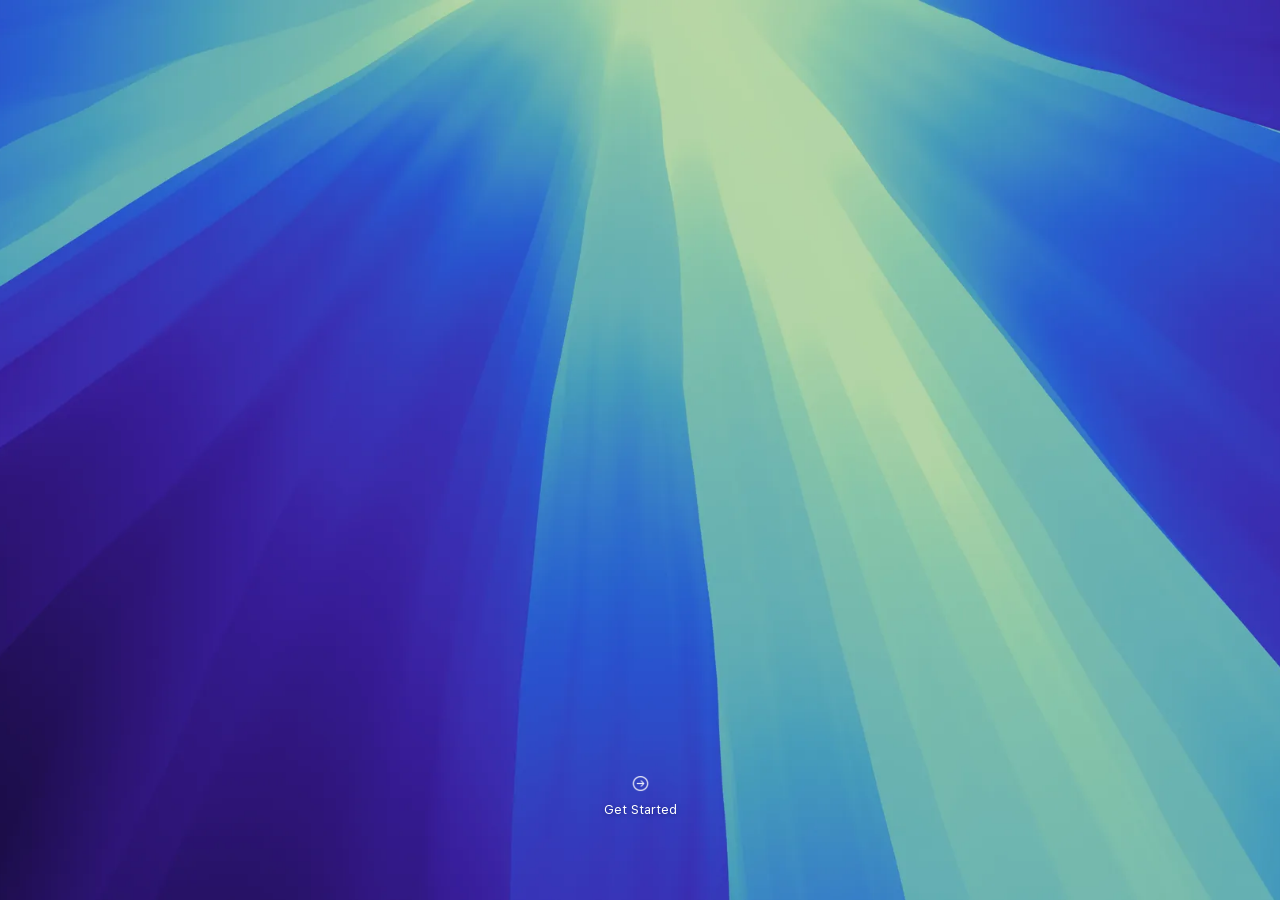
==== commit 165fdee1: "BrowOS built site (obfuscated) for jsDelivr Co-Authored-By: Claude Opus 4.7 <noreply@anthropic.com>" ====
--- a/index.html
+++ b/index.html
@@ -1,10 +1,6 @@
 <!doctype html>
 <html lang="en">
   <head>
-    <script>
-      // The S3 website endpoint is plain http, where browsers disable service workers, so the proxy (Movies, Safari) can't start.
-      if (location.protocol === 'http:' && /\.s3-website[.-]/.test(location.hostname)) location.replace('https://dqfl8ajrzillq.cloudfront.net' + location.pathname + location.search + location.hash)
-    </script>
     <meta charset="UTF-8" />
     <meta name="viewport" content="width=device-width, initial-scale=1, viewport-fit=cover" />
     <meta name="color-scheme" content="light dark" />
@@ -17,11 +13,6 @@
     <meta name="robots" content="index, follow" />
     <link rel="icon" type="image/svg+xml" href="./favicon.svg" />
     <link rel="apple-touch-icon" href="./apple-touch-icon.png" />
-    <link rel="manifest" href="./manifest.webmanifest" />
-    <meta name="mobile-web-app-capable" content="yes" />
-    <meta name="apple-mobile-web-app-capable" content="yes" />
-    <meta name="apple-mobile-web-app-title" content="BrowOS" />
-    <meta name="apple-mobile-web-app-status-bar-style" content="black-translucent" />
     <title>BrowOS</title>
     <script>
       try {
@@ -33,10 +24,11 @@
     </script>
     <!-- Boot screen: painted by the browser before any script runs, removed by src/os/boot.ts once the desktop is ready. -->
     <style>#boot{z-index:99999;cursor:none;-webkit-user-select:none;user-select:none;opacity:1;background:#000;place-content:center;justify-items:center;gap:52px;transition:opacity .5s cubic-bezier(.23,1,.32,1);display:grid;position:fixed;inset:0}#boot[data-done=true]{opacity:0;pointer-events:none}#boot .b-logo{width:112px;height:112px;position:relative}#boot .b-logo:before{content:"";border:8px solid #fff;border-radius:16px;position:absolute;inset:20px;transform:rotate(45deg)}#boot .b-logo:after{content:"";background:#fff;border-radius:6px;position:absolute;inset:44px;transform:rotate(45deg)}#boot .b-bar{background:#ffffff38;border-radius:3px;width:200px;height:5px;overflow:hidden}#boot .b-fill{transform-origin:0;background:#fff;border-radius:3px;width:100%;height:100%;transition:transform .6s cubic-bezier(.23,1,.32,1);transform:scaleX(.04)}@media (prefers-reduced-motion:reduce){#boot,#boot .b-fill{transition-duration:.12s}}body:has(#boot:not([data-done=true])){overflow:hidden}</style>
-    <script type="module" crossorigin src="./assets/index-D1x-KkQX.js"></script>
+    <script type="module" crossorigin src="./assets/index-Dd6k6R3q.js"></script>
     <link rel="modulepreload" crossorigin href="./assets/rolldown-runtime-CogR6ga-.js">
-    <link rel="modulepreload" crossorigin href="./assets/jsx-runtime-BbGZGSgZ.js">
-    <link rel="stylesheet" crossorigin href="./assets/index-CaLV1xIp.css">
+    <link rel="modulepreload" crossorigin href="./assets/jsx-runtime-CLABihGU.js">
+    <link rel="modulepreload" crossorigin href="./assets/store-DZkAOOOe.js">
+    <link rel="stylesheet" crossorigin href="./assets/index-qsiZmw6w.css">
   </head>
   <body>
     <div id="boot" role="progressbar" aria-label="Starting BrowOS" aria-valuemin="0" aria-valuemax="100"><div class="b-logo"></div><div class="b-bar"><div class="b-fill"></div></div></div>
--- a/assets/index-qsiZmw6w.css
+++ b/assets/index-qsiZmw6w.css
@@ -0,0 +1 @@
+@font-face{font-family:Inter Variable;font-style:normal;font-display:swap;font-weight:100 900;src:url(./inter-cyrillic-ext-opsz-normal-CfYZpDVp.woff2)format("woff2-variations");unicode-range:U+460-52F,U+1C80-1C8A,U+20B4,U+2DE0-2DFF,U+A640-A69F,U+FE2E-FE2F}@font-face{font-family:Inter Variable;font-style:normal;font-display:swap;font-weight:100 900;src:url(./inter-cyrillic-opsz-normal-BFQXbQ-f.woff2)format("woff2-variations");unicode-range:U+301,U+400-45F,U+490-491,U+4B0-4B1,U+2116}@font-face{font-family:Inter Variable;font-style:normal;font-display:swap;font-weight:100 900;src:url(./inter-greek-ext-opsz-normal-BmPQvyvo.woff2)format("woff2-variations");unicode-range:U+1F??}@font-face{font-family:Inter Variable;font-style:normal;font-display:swap;font-weight:100 900;src:url(./inter-greek-opsz-normal-BM0NlUE_.woff2)format("woff2-variations");unicode-range:U+370-377,U+37A-37F,U+384-38A,U+38C,U+38E-3A1,U+3A3-3FF}@font-face{font-family:Inter Variable;font-style:normal;font-display:swap;font-weight:100 900;src:url(./inter-vietnamese-opsz-normal-Ci9T9ieq.woff2)format("woff2-variations");unicode-range:U+102-103,U+110-111,U+128-129,U+168-169,U+1A0-1A1,U+1AF-1B0,U+300-301,U+303-304,U+308-309,U+323,U+329,U+1EA0-1EF9,U+20AB}@font-face{font-family:Inter Variable;font-style:normal;font-display:swap;font-weight:100 900;src:url(./inter-latin-ext-opsz-normal-DpK-iCPk.woff2)format("woff2-variations");unicode-range:U+100-2BA,U+2BD-2C5,U+2C7-2CC,U+2CE-2D7,U+2DD-2FF,U+304,U+308,U+329,U+1D00-1DBF,U+1E00-1E9F,U+1EF2-1EFF,U+2020,U+20A0-20AB,U+20AD-20C0,U+2113,U+2C60-2C7F,U+A720-A7FF}@font-face{font-family:Inter Variable;font-style:normal;font-display:swap;font-weight:100 900;src:url(./inter-latin-opsz-normal-BwkfbSeq.woff2)format("woff2-variations");unicode-range:U+??,U+131,U+152-153,U+2BB-2BC,U+2C6,U+2DA,U+2DC,U+304,U+308,U+329,U+2000-206F,U+20AC,U+2122,U+2191,U+2193,U+2212,U+2215,U+FEFF,U+FFFD}@font-face{font-family:SF Pro;src:url(../fonts/SF-Pro.woff2)format("woff2");font-weight:100 900;font-style:normal;font-display:swap}@font-face{font-family:SF Pro;src:url(../fonts/SF-Pro-Italic.woff2)format("woff2");font-weight:100 900;font-style:italic;font-display:swap}:root{--font:-apple-system, BlinkMacSystemFont, "SF Pro Text", "SF Pro", "Inter Variable", "Inter", system-ui, sans-serif;--font-display:-apple-system, BlinkMacSystemFont, "SF Pro Display", "SF Pro", "Inter Variable", "Inter", system-ui, sans-serif;--mono:ui-monospace, "SF Mono", Menlo, monospace;--r-xs:6px;--r-sm:8px;--r-md:10px;--r-lg:14px;--r-xl:20px;--r-pill:999px;--s-1:4px;--s-2:8px;--s-3:12px;--s-4:16px;--s-5:24px;--s-6:32px;--ease-out:cubic-bezier(.23, 1, .32, 1);--ease-in-out:cubic-bezier(.77, 0, .175, 1);--ease-drawer:cubic-bezier(.32, .72, 0, 1);--t-press:.12s;--t-fast:.16s;--t-menu:.19s;--t-panel:.3s;--toolbar-h:52px;--tabbar-h:38px;--control:32px;--lightningcss-light:initial;--lightningcss-dark: ;color-scheme:light;--accent:#0a6cff;--accent-hover:#0059d6;--accent-soft:#0a6cff1f;--on-accent:#fff;--danger:#d70015;--danger-soft:#d700151a;--bg:#fff;--chrome:#f3f3f5;--chrome-line:#0000001a;--field:#0000000e;--field-hover:#00000016;--field-focus:#fff;--hover:#0000000f;--press:#0000001a;--tab:transparent;--tab-hover:#0000000b;--tab-active:#fff;--text:#1d1d1f;--text-2:#5f5f66;--text-3:#8a8a91;--border:#0000001a;--surface:#fff;--surface-2:#f6f6f8;--shadow-sm:0 1px 2px #00000014, 0 0 0 .5px #0000000f;--shadow-md:0 8px 28px #00000024, 0 0 0 .5px #0000001a;--shadow-lg:0 24px 64px #00000038, 0 0 0 .5px #0000001a;--scrim:#00000040}:root[data-theme=dark]{--lightningcss-light: ;--lightningcss-dark:initial;color-scheme:dark;--accent:#4a9bff;--accent-hover:#6cb0ff;--accent-soft:#4a9bff2e;--on-accent:#06142b;--danger:#ff6a75;--danger-soft:#ff6a7524;--bg:#1a1a1c;--chrome:#2b2b2e;--chrome-line:#ffffff17;--field:#ffffff14;--field-hover:#ffffff1f;--field-focus:#1a1a1c;--hover:#ffffff17;--press:#ffffff26;--tab-hover:#ffffff0f;--tab-active:#3b3b3f;--text:#f5f5f7;--text-2:#b0b0b8;--text-3:#86868e;--border:#ffffff1f;--surface:#242427;--surface-2:#2d2d31;--shadow-sm:0 1px 2px #0006, 0 0 0 .5px #ffffff14;--shadow-md:0 8px 28px #00000080, 0 0 0 .5px #ffffff1f;--shadow-lg:0 24px 64px #0009, 0 0 0 .5px #ffffff1f;--scrim:#00000080}:root[data-motion=reduced]{--t-press:1ms;--t-fast:1ms;--t-menu:1ms;--t-panel:1ms}@media (prefers-reduced-motion:reduce){:root{--t-press:1ms;--t-fast:1ms;--t-menu:1ms;--t-panel:1ms}}*,:before,:after{box-sizing:border-box}html,body,#root{height:100%;margin:0}body{font:14px/1.45 var(--font);background:var(--bg);color:var(--text);-webkit-font-smoothing:antialiased;font-optical-sizing:auto;font-feature-settings:"calt", "kern";-webkit-text-size-adjust:100%;overscroll-behavior:none;-webkit-tap-highlight-color:transparent;overflow:hidden}button,input,select{font:inherit;color:inherit}button{cursor:default;touch-action:manipulation;background:0 0;border:0;padding:0}a{color:var(--accent);text-decoration:none}h1,h2,h3,p{margin:0}ul{margin:0;padding:0;list-style:none}[hidden]{display:none!important}.sr-only{clip:rect(0 0 0 0);white-space:nowrap;width:1px;height:1px;position:absolute;overflow:hidden}:focus-visible{outline:2px solid var(--accent);outline-offset:2px}::selection{background:var(--accent-soft)}.theme-fade,.theme-fade *,.theme-fade :before,.theme-fade :after{transition:background-color .25s,color .25s,border-color .25s,box-shadow .25s!important}.app{background:var(--chrome);height:100%;padding-bottom:env(safe-area-inset-bottom);flex-direction:column;display:flex;position:relative;overflow:hidden}.icon-btn{width:var(--control);height:var(--control);border-radius:var(--r-sm);color:var(--text-2);transition:background-color var(--t-fast) ease, color var(--t-fast) ease, transform var(--t-press) var(--ease-out), opacity var(--t-fast) ease;flex:none;place-items:center;display:inline-grid}.icon-btn:active:not(:disabled){background:var(--press);transform:scale(.94)}.icon-btn:disabled{opacity:.35}.icon-btn[data-on=true]{color:var(--accent)}.icon-btn.tiny{border-radius:var(--r-xs);width:22px;height:22px}@media (hover:hover) and (pointer:fine){.icon-btn:hover:not(:disabled){background:var(--hover);color:var(--text)}}.btn{border-radius:var(--r-sm);background:var(--field);white-space:nowrap;min-height:32px;transition:background-color var(--t-fast) ease, transform var(--t-press) var(--ease-out), opacity var(--t-fast) ease;justify-content:center;align-items:center;gap:6px;padding:0 14px;font-size:13px;font-weight:500;display:inline-flex}.btn:active:not(:disabled){transform:scale(.97)}.btn:disabled{opacity:.45}.btn-primary{background:var(--accent);color:var(--on-accent)}.btn-danger{background:var(--danger);color:#fff}.btn-danger-outline{color:var(--danger);background:var(--danger-soft)}@media (hover:hover) and (pointer:fine){.btn:hover:not(:disabled){background:var(--field-hover)}.btn-primary:hover:not(:disabled){background:var(--accent-hover)}.btn-danger:hover:not(:disabled){filter:brightness(1.08);background:var(--danger)}}.link-btn{color:var(--text-2);border-radius:var(--r-pill);transition:background-color var(--t-fast) ease, color var(--t-fast) ease;align-items:center;gap:5px;padding:6px 10px;font-size:12.5px;display:inline-flex}@media (hover:hover) and (pointer:fine){.link-btn:hover{background:var(--hover);color:var(--text)}}.field{border-radius:var(--r-sm);background:var(--field);width:100%;min-height:32px;transition:background-color var(--t-fast) ease, border-color var(--t-fast) ease, box-shadow var(--t-fast) ease;border:1px solid #0000;outline:none;padding:0 10px}.field:focus{background:var(--field-focus);border-color:var(--accent);box-shadow:0 0 0 3px var(--accent-soft)}.field[aria-invalid=true]{border-color:var(--danger)}select.field{padding-right:6px}.toolbar{align-items:center;gap:var(--s-2);height:var(--toolbar-h);padding:0 var(--s-3);background:var(--chrome);z-index:20;display:flex;position:relative}.nav-group,.action-group{flex:none;align-items:center;gap:2px;display:flex}.menu-anchor{position:relative}.address{flex:1;min-width:0;max-width:760px;margin:0 auto;position:relative}.address-field{display:block;position:relative}.address-lead{color:var(--text-3);pointer-events:none;transition:color var(--t-fast) ease;display:grid;position:absolute;top:50%;left:11px;transform:translateY(-50%)}.address-input{width:100%;height:var(--control);border-radius:var(--r-md);background:var(--field);text-overflow:ellipsis;transition:background-color var(--t-fast) ease, box-shadow var(--t-fast) ease, border-color var(--t-fast) ease;border:1px solid #0000;outline:none;padding:0 12px 0 32px}.address-input[data-display=true]{text-align:center;padding-left:32px;padding-right:32px;font-weight:500}.address-input::placeholder{color:var(--text-3);font-weight:400}@media (hover:hover) and (pointer:fine){.address-input:hover:not(:focus){background:var(--field-hover)}}.address-input:focus{background:var(--field-focus);border-color:var(--accent);box-shadow:0 0 0 3.5px var(--accent-soft)}.address[data-focused=true] .address-lead{color:var(--accent)}.suggest{background:var(--surface);border-radius:var(--r-lg);box-shadow:var(--shadow-md);transform-origin:top;opacity:0;pointer-events:none;visibility:hidden;transition:opacity var(--t-menu) var(--ease-out), transform var(--t-menu) var(--ease-out), visibility 0s linear var(--t-menu);z-index:40;padding:5px;position:absolute;top:calc(100% + 6px);left:0;right:0;transform:scale(.98)translateY(-4px)}.suggest[data-open=true]{opacity:1;pointer-events:auto;visibility:visible;transition-delay:0s;transform:none}.suggest-row{border-radius:var(--r-sm);text-align:left;align-items:center;gap:10px;width:100%;height:38px;padding:0 10px;display:flex}.suggest-row[data-active=true]{background:var(--accent);color:var(--on-accent)}.suggest-icon{width:18px;color:var(--text-2);flex:none;place-items:center;display:grid}.suggest-row[data-active=true] .suggest-icon,.suggest-row[data-active=true] .suggest-detail{color:inherit}.suggest-label{white-space:nowrap;text-overflow:ellipsis;flex:0 auto;max-width:55%;font-weight:500;overflow:hidden}.suggest-detail{color:var(--text-3);white-space:nowrap;text-overflow:ellipsis;min-width:0;font-size:12.5px;overflow:hidden}.loadbar{pointer-events:none;opacity:0;height:2px;transition:opacity .2s 80ms;position:absolute;bottom:0;left:0;right:0;overflow:hidden}.loadbar:after{content:"";background:var(--accent);transform-origin:0;position:absolute;inset:0;transform:scaleX(0)}.loadbar[data-loading=true]{opacity:1;transition:none}.loadbar[data-loading=true]:after{animation:9s cubic-bezier(.1,.7,.2,1) forwards load}.loadbar[data-loading=false]:after{transform:scaleX(1)}@keyframes load{0%{transform:scaleX(0)}to{transform:scaleX(.9)}}@keyframes spin{to{transform:rotate(360deg)}}.spinner{border:2px solid var(--border);border-top-color:var(--accent);border-radius:50%;width:13px;height:13px;animation:.7s linear infinite spin}.star{transition:color var(--t-fast) ease}.star-on{animation:pop .34s var(--ease-out)}@keyframes pop{0%{transform:scale(.7)}55%{transform:scale(1.22)}to{transform:scale(1)}}.menu{background:var(--surface);border-radius:var(--r-lg);width:248px;box-shadow:var(--shadow-md);transform-origin:100% 0;opacity:0;visibility:hidden;pointer-events:none;transition:opacity var(--t-menu) var(--ease-out), transform var(--t-menu) var(--ease-out), visibility 0s linear var(--t-menu);z-index:50;padding:5px;position:absolute;top:calc(100% + 8px);right:0;transform:scale(.95)}.menu[data-open=true]{opacity:1;visibility:visible;pointer-events:auto;transition-delay:0s;transform:none}.menu-item{border-radius:var(--r-sm);width:100%;height:32px;color:var(--text);text-align:left;align-items:center;gap:10px;padding:0 10px;transition:background-color 80ms;display:flex}.menu-item:disabled{opacity:.4}.menu-item svg{color:var(--text-2);flex:none}.menu-item span{flex:1}.menu-item:hover:not(:disabled),.menu-item:focus-visible{background:var(--accent);color:var(--on-accent);outline:none}.menu-item:hover:not(:disabled) svg,.menu-item:focus-visible svg,.menu-item:hover:not(:disabled) kbd,.menu-item:focus-visible kbd{color:inherit}.menu-hint{font:11.5px var(--font);color:var(--text-3);background:0 0;border:0;padding:0}.menu-sep{background:var(--border);height:1px;margin:5px 6px}.tabbar{height:var(--tabbar-h);padding:0 var(--s-3) 6px;background:var(--chrome);border-bottom:1px solid var(--chrome-line);align-items:center;gap:4px;display:flex}.tabs{scrollbar-width:none;flex:0 auto;align-items:center;gap:3px;min-width:0;height:100%;display:flex;overflow-x:auto}.tabs::-webkit-scrollbar{display:none}.tab{border-radius:var(--r-sm);background:var(--tab);min-width:112px;max-width:220px;height:30px;transition:background-color var(--t-fast) ease, box-shadow var(--t-fast) ease, max-width .18s var(--ease-out), min-width .18s var(--ease-out), flex-basis .18s var(--ease-out), opacity .15s ease, transform .18s var(--ease-out);flex:180px;align-items:center;display:flex;position:relative;overflow:hidden}.tab[data-state=entering]{opacity:0;flex-basis:0;min-width:0;max-width:0;transform:scale(.96)}.tab[data-state=closing]{opacity:0;pointer-events:none;flex-basis:0;min-width:0;max-width:0;transition-duration:.15s;transform:scale(.96)}@media (hover:hover) and (pointer:fine){.tab:hover:not([data-active=true]){background:var(--tab-hover)}}.tab[data-active=true]{background:var(--tab-active);box-shadow:var(--shadow-sm)}.tab-main{text-align:left;min-width:0;height:100%;color:var(--text-2);flex:1;align-items:center;gap:7px;padding:0 4px 0 9px;display:flex}.tab[data-active=true] .tab-main{color:var(--text)}.tab-icon{width:16px;height:16px;color:var(--text-3);flex:none;place-items:center;display:grid}.newtab-dot{border:1.5px solid var(--text-3);border-radius:3px;width:9px;height:9px}.tab-title{white-space:nowrap;text-overflow:ellipsis;flex:1;min-width:0;font-size:12.5px;font-weight:500;overflow:hidden}.tab-close{width:20px;height:20px;color:var(--text-3);opacity:0;transition:opacity var(--t-fast) ease, background-color var(--t-fast) ease;border-radius:5px;place-items:center;margin-right:5px;display:grid}.tab[data-active=true] .tab-close,.tab:focus-within .tab-close{opacity:1}@media (hover:hover) and (pointer:fine){.tab:hover .tab-close{opacity:1}.tab-close:hover{background:var(--hover);color:var(--text)}}@media (hover:none){.tab-close{opacity:1}}.new-tab-btn{width:28px;height:28px}.favicon{object-fit:contain;border-radius:3px;display:block}.favicon-fallback{color:var(--text-3)}.viewport{background:var(--bg);flex:1;min-height:0;position:relative}.frame{flex-direction:column;display:flex;position:absolute;inset:0}.frame-el{width:100%;animation:frame-in .22s var(--ease-out);background:#fff;border:0;flex:1}@keyframes frame-in{0%{opacity:0}}.frame-hint{border-radius:var(--r-pill);background:var(--surface);max-width:calc(100% - 24px);color:var(--text-2);box-shadow:var(--shadow-md);animation:hint-in .26s var(--ease-out) .6s backwards;align-items:center;gap:8px;padding:6px 6px 6px 12px;font-size:12.5px;display:flex;position:absolute;bottom:14px;left:50%;transform:translate(-50%)}.frame-hint span{text-overflow:ellipsis;white-space:nowrap;overflow:hidden}.frame-hint a{white-space:nowrap;align-items:center;gap:4px;font-weight:600;display:inline-flex}.frame-hint svg{flex:none}@keyframes hint-in{0%{opacity:0;transform:translate(-50%,8px)}}.blocked{padding:var(--s-5);background:var(--bg);flex:1;place-items:center;display:grid}.blocked-card{text-align:center;justify-items:center;gap:var(--s-3);max-width:420px;animation:rise .32s var(--ease-out);display:grid}.blocked-card h2{font:600 21px/1.2 var(--font-display);letter-spacing:-.015em}.blocked-card p{color:var(--text-2);text-wrap:pretty}.blocked-icon{background:var(--surface-2);width:64px;height:64px;box-shadow:var(--shadow-sm);margin-bottom:var(--s-2);border-radius:16px;place-items:center;display:grid;position:relative}.blocked-badge{background:var(--bg);color:#c77700;width:24px;height:24px;box-shadow:var(--shadow-sm);border-radius:50%;place-items:center;display:grid;position:absolute;bottom:-6px;right:-6px}.blocked-actions{gap:var(--s-2);margin-top:var(--s-2);flex-wrap:wrap;justify-content:center;display:flex}@keyframes rise{0%{opacity:0;transform:translateY(8px)}}.ntp{--ntp-fg:var(--text);--ntp-fg2:var(--text-2);--ntp-glass:#fff9;background-position:50%;background-size:cover;position:absolute;inset:0;overflow-y:auto}.ntp[data-bg=mist]{background-color:#e9eef6;background-image:radial-gradient(1200px 600px at 20% -10%,#fff 0%,#0000 60%),radial-gradient(900px 500px at 90% 10%,#dbe7ff 0%,#0000 60%)}.ntp[data-bg=dusk]{background-color:#f1e6ee;background-image:radial-gradient(1000px 600px at 80% -10%,#ffd9c7 0%,#0000 60%),radial-gradient(900px 600px at 0 100%,#d9d2f5 0%,#0000 60%)}.ntp[data-bg=meadow]{background-color:#e6f0e4;background-image:radial-gradient(1000px 600px at 10% -10%,#f6ffd9 0%,#0000 60%),radial-gradient(900px 500px at 100% 100%,#cde9dc 0%,#0000 60%)}.ntp[data-bg=graphite]{--ntp-fg:#f5f5f7;--ntp-fg2:#b4b4bd;--ntp-glass:#ffffff1a;background-color:#1d1d20;background-image:radial-gradient(1000px 600px at 50% -20%,#3a3a42 0%,#0000 65%)}.ntp[data-bg=paper]{background-color:#fbfaf7}:root[data-theme=dark] .ntp[data-bg=mist]{--ntp-fg:#f5f5f7;--ntp-fg2:#b4b4bd;--ntp-glass:#ffffff17;background-color:#16181d;background-image:radial-gradient(1200px 600px at 20% -10%,#2a3342 0%,#0000 60%),radial-gradient(900px 500px at 90% 10%,#1f2b4a 0%,#0000 60%)}:root[data-theme=dark] .ntp[data-bg=dusk]{--ntp-fg:#f5f5f7;--ntp-fg2:#b4b4bd;--ntp-glass:#ffffff17;background-color:#1c161b;background-image:radial-gradient(1000px 600px at 80% -10%,#4a2e2a 0%,#0000 60%),radial-gradient(900px 600px at 0 100%,#2b2550 0%,#0000 60%)}:root[data-theme=dark] .ntp[data-bg=meadow]{--ntp-fg:#f5f5f7;--ntp-fg2:#b4b4bd;--ntp-glass:#ffffff17;background-color:#131a15;background-image:radial-gradient(1000px 600px at 10% -10%,#2c3a1f 0%,#0000 60%),radial-gradient(900px 500px at 100% 100%,#1b3b30 0%,#0000 60%)}:root[data-theme=dark] .ntp[data-bg=paper]{--ntp-fg:#f5f5f7;--ntp-fg2:#b4b4bd;--ntp-glass:#ffffff17;background-color:#1b1b1d}.ntp[style*=background-image]{--ntp-fg:#fff;--ntp-fg2:#ffffffd9;--ntp-glass:#14141873}.ntp{color:var(--ntp-fg)}.ntp-inner>*{min-width:0;max-width:100%}.ntp-inner{justify-content:center;align-items:center;gap:var(--s-5);width:100%;min-height:100%;padding:var(--s-6) var(--s-4) 64px;flex-direction:column;max-width:760px;margin:0 auto;display:flex}.ntp-clock{text-align:center;animation:rise .42s var(--ease-out) backwards}.ntp-time{font:600 clamp(52px, 11vw, 88px)/1 var(--font-display);letter-spacing:-.04em;font-variant-numeric:tabular-nums}.ntp-date{color:var(--ntp-fg2);letter-spacing:.005em;margin-top:10px;font-size:15px}.ntp-search{width:100%;max-width:560px;animation:rise .42s var(--ease-out) 40ms backwards;position:relative}.ntp-search svg{z-index:1;color:var(--ntp-fg2);pointer-events:none;position:absolute;top:50%;left:18px;transform:translateY(-50%)}.ntp-search input{border-radius:var(--r-pill);border:1px solid var(--border);background:var(--ntp-glass);width:100%;height:52px;color:var(--ntp-fg);box-shadow:var(--shadow-sm);-webkit-backdrop-filter:blur(12px);backdrop-filter:blur(12px);transition:box-shadow var(--t-fast) ease, border-color var(--t-fast) ease, background-color var(--t-fast) ease;outline:none;padding:0 20px 0 48px;font-size:16px}.ntp-search input::placeholder{color:var(--ntp-fg2)}.ntp-search input:focus{border-color:var(--accent);box-shadow:0 0 0 4px var(--accent-soft), var(--shadow-sm)}.ntp-section{gap:var(--s-3);grid-template-columns:minmax(0,1fr);justify-items:center;width:100%;display:grid}.ntp-h{text-transform:uppercase;letter-spacing:.06em;color:var(--ntp-fg2);font-size:12px;font-weight:600}.ntp-grid{gap:var(--s-3) var(--s-2);grid-template-columns:repeat(auto-fill,minmax(92px,1fr));width:100%;max-width:640px;display:grid}.tile-wrap{animation:rise .38s var(--ease-out) calc(80ms + var(--i,0) * 35ms) backwards;position:relative}.tile{border-radius:var(--r-lg);width:100%;transition:transform var(--t-press) var(--ease-out), background-color var(--t-fast) ease;justify-items:center;gap:8px;padding:10px 4px 8px;display:grid}.tile:active{transform:scale(.96)}@media (hover:hover) and (pointer:fine){.tile:hover{background:var(--ntp-glass)}}.tile-icon{background:var(--surface);width:56px;height:56px;color:var(--text-2);box-shadow:var(--shadow-sm);border-radius:15px;place-items:center;display:grid}.tile-add .tile-icon{border:1.5px dashed var(--border);box-shadow:none;color:var(--ntp-fg2);background:0 0}.tile-label{max-width:100%;color:var(--ntp-fg);white-space:nowrap;text-overflow:ellipsis;font-size:12px;overflow:hidden}.tile-remove{background:var(--surface);width:22px;height:22px;color:var(--text);box-shadow:var(--shadow-md);animation:pop .24s var(--ease-out);border-radius:50%;place-items:center;display:grid;position:absolute;top:2px;right:10px}.ntp-chips{gap:var(--s-2);flex-wrap:wrap;justify-content:center;display:flex}.chip{border-radius:var(--r-pill);background:var(--ntp-glass);height:30px;color:var(--ntp-fg);transition:transform var(--t-press) var(--ease-out), background-color var(--t-fast) ease;align-items:center;gap:7px;padding:0 12px;font-size:12.5px;display:inline-flex}.chip:active{transform:scale(.96)}.ntp-empty{color:var(--ntp-fg2)}.modal-scrim{background:var(--scrim);padding:var(--s-4);z-index:5;place-items:center;animation:.18s fade;display:grid;position:absolute;inset:0}.modal{gap:var(--s-3);width:100%;max-width:360px;padding:var(--s-5);border-radius:var(--r-xl);background:var(--surface);color:var(--text);box-shadow:var(--shadow-lg);animation:modal-in .24s var(--ease-out);display:grid}.modal h2{font:600 17px var(--font-display)}.modal label{color:var(--text-2);gap:6px;font-size:12.5px;display:grid}.modal input{border-radius:var(--r-sm);background:var(--field);height:36px;color:var(--text);border:1px solid #0000;outline:none;padding:0 12px;font-size:14px}.modal input:focus{background:var(--field-focus);border-color:var(--accent);box-shadow:0 0 0 3px var(--accent-soft)}.modal-actions{justify-content:flex-end;gap:var(--s-2);margin-top:var(--s-2);display:flex}@keyframes fade{0%{opacity:0}}@keyframes modal-in{0%{opacity:0;transform:scale(.96)}}.panel-scrim{background:var(--scrim);opacity:0;pointer-events:none;transition:opacity var(--t-panel) var(--ease-out);z-index:30;position:absolute;inset:0}.panel-scrim[data-open=true]{opacity:1;pointer-events:auto}.panel{top:calc(var(--toolbar-h) + var(--tabbar-h) + 8px);background:var(--surface);border-radius:var(--r-xl);width:min(400px,100% - 16px);box-shadow:var(--shadow-lg);visibility:hidden;transition:transform var(--t-panel) var(--ease-drawer), visibility 0s linear var(--t-panel);z-index:31;outline:none;flex-direction:column;display:flex;position:absolute;bottom:8px;right:8px;overflow:hidden;transform:translate(calc(100% + 16px))}.panel[data-open=true]{visibility:visible;transition-delay:0s;transform:none}.panel-head{padding:var(--s-4) var(--s-3) var(--s-2) var(--s-5);justify-content:space-between;align-items:center;display:flex}.panel-head h2{font:600 20px var(--font-display);letter-spacing:-.02em}.panel-body{padding:0 var(--s-3) var(--s-4);overscroll-behavior:contain;flex:1;animation:.2s fade;overflow-y:auto}.panel-tools{gap:var(--s-2);padding:var(--s-1) var(--s-2) var(--s-3);align-items:center;display:flex}.panel-tools .field{flex:1;min-width:0}.confirm{gap:var(--s-2);display:flex}.note{color:var(--text-3);padding:0 var(--s-2) var(--s-2);text-wrap:pretty;font-size:12px}.group-h{color:var(--text-3);text-transform:uppercase;letter-spacing:.05em;padding:var(--s-3) var(--s-2) var(--s-1);font-size:12px;font-weight:600}.list{gap:1px;display:grid}.row{border-radius:var(--r-md);transition:background-color var(--t-fast) ease;align-items:center;display:flex;position:relative}@media (hover:hover) and (pointer:fine){.row:hover{background:var(--hover)}}.row:focus-within{background:var(--hover)}.row-main{text-align:left;border-radius:var(--r-md);flex:1;align-items:center;gap:12px;min-width:0;padding:8px 10px;display:flex}.row-text{flex:1;min-width:0;display:grid}.row-title{white-space:nowrap;text-overflow:ellipsis;font-weight:500;overflow:hidden}.row-sub{color:var(--text-3);white-space:nowrap;text-overflow:ellipsis;font-size:12px;overflow:hidden}.row-time{color:var(--text-3);font-variant-numeric:tabular-nums;flex:none;font-size:12px}.row-actions{opacity:0;transition:opacity var(--t-fast) ease;flex:none;padding-right:4px;display:flex}.row-actions .icon-btn{width:28px;height:28px}.row:hover .row-actions,.row:focus-within .row-actions{opacity:1}.row:hover .row-time{display:none}@media (hover:none){.row-actions{opacity:1}.row-time{display:none}}.row-edit{width:auto;position:absolute;top:50%;left:42px;right:96px;transform:translateY(-50%)}.row-main .favicon,.row-main .favicon-fallback{flex:none}.empty{text-align:center;color:var(--text-3);padding:56px var(--s-5);text-wrap:balance;justify-items:center;gap:4px;display:grid}.empty svg{margin-bottom:var(--s-2)}.empty strong{color:var(--text-2);font-weight:600}.settings{gap:var(--s-2);padding:0 var(--s-2);display:grid}.settings section{gap:var(--s-3);padding-bottom:var(--s-3);display:grid}.settings .group-h{padding-bottom:0;padding-left:0}.settings .note{padding:0}.stack{gap:6px;font-size:13px;font-weight:500;display:grid}.stack small,.switch-row small{color:var(--text-3);font-size:12px;font-weight:400;display:block}.stack small.bad{color:var(--danger)}.segmented{border-radius:var(--r-md);background:var(--field);grid-template-columns:repeat(3,1fr);gap:2px;padding:2px;display:grid}.segmented button{height:30px;color:var(--text-2);transition:background-color var(--t-fast) ease, color var(--t-fast) ease, box-shadow var(--t-fast) ease, transform var(--t-press) var(--ease-out);border-radius:8px;justify-content:center;align-items:center;gap:6px;font-size:13px;font-weight:500;display:flex}.segmented button:active{transform:scale(.97)}.segmented button[data-on=true]{background:var(--surface);color:var(--text);box-shadow:var(--shadow-sm)}:root[data-theme=dark] .segmented button[data-on=true]{background:var(--tab-active)}.switch-row{justify-content:space-between;align-items:center;gap:var(--s-4);font-weight:500;display:flex}input[role=switch]{appearance:none;background:var(--field-hover);cursor:default;border-radius:12px;flex:none;width:40px;height:24px;transition:background-color .2s;position:relative}input[role=switch]:after{content:"";width:20px;height:20px;transition:transform .22s var(--ease-out);background:#fff;border-radius:50%;position:absolute;top:2px;left:2px;box-shadow:0 1px 3px #0000004d}input[role=switch]:checked{background:var(--accent)}input[role=switch]:checked:after{transform:translate(16px)}.swatches{gap:var(--s-3);flex-wrap:wrap;display:flex}.swatch{width:40px;height:40px;box-shadow:inset 0 0 0 1px var(--border);transition:transform var(--t-press) var(--ease-out), box-shadow var(--t-fast) ease;border-radius:12px}.swatch:active{transform:scale(.94)}.swatch[data-on=true]{box-shadow:0 0 0 2px var(--surface), 0 0 0 4px var(--accent)}.swatch[data-bg=mist]{background:linear-gradient(135deg,#fff,#cfdcf5)}.swatch[data-bg=dusk]{background:linear-gradient(135deg,#ffd9c7,#cfc6f3)}.swatch[data-bg=meadow]{background:linear-gradient(135deg,#f1ffc9,#bfe3d2)}.swatch[data-bg=graphite]{background:linear-gradient(135deg,#46464f,#1a1a1d)}.swatch[data-bg=paper]{background:#fbfaf7}.swatch-custom{color:var(--text-2);background:var(--field);place-items:center;font-size:20px;display:grid}.confirm-box{gap:var(--s-3);padding:var(--s-3);border-radius:var(--r-md);background:var(--danger-soft);animation:.16s fade;display:grid}.keys{gap:2px;margin:0;display:grid}.keys>div{justify-content:space-between;gap:var(--s-3);padding:6px 0;font-size:13px;display:flex}.keys dt{color:var(--text-2)}.keys dd{color:var(--text-3);white-space:nowrap;align-items:center;gap:3px;margin:0;font-size:12px;display:flex}kbd{font:500 11.5px var(--font);text-align:center;background:var(--field);min-width:20px;color:var(--text-2);border:1px solid var(--border);border-radius:5px;padding:1px 6px}.about{text-align:center;color:var(--text-3);padding:var(--s-3) 0;font-size:12px}.toast{opacity:0;pointer-events:none;border-radius:var(--r-pill);background:var(--text);color:var(--bg);box-shadow:var(--shadow-md);max-width:calc(100% - 32px);transition:opacity .18s var(--ease-out), transform .22s var(--ease-out);z-index:60;padding:9px 16px;font-size:13px;font-weight:500;position:absolute;bottom:24px;left:50%;transform:translate(-50%,12px)scale(.97)}.toast[data-shown=true]{opacity:1;transform:translate(-50%)}@media (max-width:720px){.toolbar{padding:0 var(--s-2);gap:4px}.tabbar,.toolbar{padding-left:8px;padding-right:8px}.tab{flex-basis:140px;min-width:96px}.address-input[data-display=true]{font-weight:500}}@media (max-width:560px){.hide-sm{display:none}.address-input{font-size:16px}.panel{border-radius:var(--r-xl) var(--r-xl) 0 0;width:100%;height:86%;max-height:86%;padding-bottom:env(safe-area-inset-bottom);inset:auto 0 0;transform:translateY(100%)}.panel[data-open=true]{transform:none}.frame-hint span{display:none}.ntp-grid{grid-template-columns:repeat(auto-fill,minmax(78px,1fr))}.menu{width:min(248px,100vw - 16px)}}@media (max-width:420px){.hide-xs{display:none}}@media (prefers-contrast:more){:root{--border:#00000073;--text-3:#55555b}:root[data-theme=dark]{--border:#ffffff80;--text-3:#c3c3ca}}@media (prefers-reduced-transparency:reduce){.ntp-search input{-webkit-backdrop-filter:none}}:root[data-motion=reduced] *,:root[data-motion=reduced] :before,:root[data-motion=reduced] :after{animation-duration:1ms!important;animation-delay:0s!important}:root[data-motion=reduced] .spin,:root[data-motion=reduced] .spinner{animation-duration:1.6s!important;animation-iteration-count:infinite!important}:root[data-motion=reduced] .loadbar[data-loading=true]:after{animation:none;transform:scaleX(.6)}:root[data-motion=reduced] .panel,:root[data-motion=reduced] .menu,:root[data-motion=reduced] .suggest{transform:none}:root[data-motion=reduced] .panel{opacity:0;transition:opacity .12s,visibility 0s linear .12s}:root[data-motion=reduced] .panel[data-open=true]{opacity:1}:root[data-motion=reduced] .tab{transform:none}@media (prefers-reduced-motion:reduce){*,:before,:after{animation-duration:1ms!important;animation-delay:0s!important}.spin,.spinner{animation-duration:1.6s!important;animation-iteration-count:infinite!important}.loadbar[data-loading=true]:after{animation:none;transform:scaleX(.6)}.panel,.menu,.suggest,.tab{transform:none!important}}:root{--glass:.6;--blurk:calc(.5 + var(--glass) * .8);--t-win:.2s;--t-min:.32s;--menubar:30px;--material:rgba(246, 246, 248, calc(.45 + var(--glass) * .45));--material-strong:rgba(250, 250, 252, calc(.6 + var(--glass) * .43));--hairline:#ffffff80;--dock-bg:rgba(255, 255, 255, calc(.15 + var(--glass) * .32));--dock-line:#ffffff8c;--bar-fg:#fff;--bar-bg:#1e1e2247}:root[data-theme=dark]{--material:rgba(44, 44, 48, calc(.45 + var(--glass) * .45));--material-strong:rgba(40, 40, 44, calc(.6 + var(--glass) * .47));--hairline:#ffffff1f;--dock-bg:rgba(40, 40, 46, calc(.2 + var(--glass) * .37));--dock-line:#ffffff29;--bar-bg:#14141852}:root[data-motion=reduced]{--t-win:1ms;--t-min:1ms}@media (prefers-reduced-motion:reduce){:root{--t-win:1ms;--t-min:1ms}}html,body,#root{overscroll-behavior:none}.desktop{-webkit-user-select:none;user-select:none;background:#111;font-size:13px;position:fixed;inset:0;overflow:hidden}.desktop input,.desktop textarea,.desktop pre,.desktop .term,.desktop [contenteditable]{-webkit-user-select:text;user-select:text}.material{background:var(--material);-webkit-backdrop-filter:blur(calc(28px * var(--blurk))) saturate(180%);backdrop-filter:blur(calc(28px * var(--blurk))) saturate(180%)}:root[data-transparency=reduced] .menubar,:root[data-transparency=reduced] .dock,:root[data-transparency=reduced] .ctx,:root[data-transparency=reduced] .panel-pop,:root[data-transparency=reduced] .spot,:root[data-transparency=reduced] .banner{background:var(--material-strong);-webkit-backdrop-filter:none}:root[data-transparency=reduced] .menubar{color:var(--text)}@media (prefers-reduced-transparency:reduce){.menubar,.dock,.ctx,.panel-pop,.spot,.banner{background:var(--material-strong)!important;-webkit-backdrop-filter:none!important}}.wallpaper{background-position:50%;background-size:cover;transition:opacity .4s;position:absolute;inset:0}.desktop:has(.mission[data-shown=true]) .wallpaper{filter:brightness(.6);transition:filter .3s}.desktop:has(.mission[data-shown=true]) .desk-area{opacity:.2}.desk-area{transition:opacity .2s}.menubar{z-index:1000;color:var(--bar-fg);background:var(--bar-bg);-webkit-backdrop-filter:blur(calc(24px * var(--blurk))) saturate(180%);backdrop-filter:blur(calc(24px * var(--blurk))) saturate(180%);text-shadow:0 0 1px #0003;justify-content:space-between;align-items:center;padding:0 8px;font-size:13px;display:flex;position:fixed;top:0;left:0;right:0}.mb-left,.mb-right{align-items:center;gap:2px;min-width:0;display:flex}.mb-btn{height:22px;color:inherit;white-space:nowrap;border-radius:5px;align-items:center;gap:5px;padding:0 9px;transition:background-color 90ms;display:inline-flex}@media (hover:hover){.mb-btn:hover,.mb-btn[data-on=true]{background:#fff3}}.mb-btn:active{background:#ffffff4d}.mb-btn:focus-visible{outline-offset:-2px;outline:2px solid #fff}.mb-icon{padding:0 7px}.mb-app{padding:0 9px;font-weight:700}.mb-menus{display:flex}.mb-status{align-items:center;gap:4px;padding:0 6px;font-size:12px;display:inline-flex}.mb-clock{font-variant-numeric:tabular-nums;gap:8px}.mb-bell{opacity:.9}.logo-mark{border:2px solid #fff;border-radius:4px;width:14px;height:14px;position:relative;transform:rotate(45deg)}.logo-mark:after{content:"";background:#fff;border-radius:1px;position:absolute;inset:2px}.desk-area{z-index:2;pointer-events:none;position:fixed;left:0;right:0}.desk-icons{pointer-events:auto;direction:ltr;flex-flow:column wrap-reverse;align-content:flex-start;gap:4px;padding:12px;display:flex;position:absolute;inset:0}.desk-cell{display:contents}.desk-icon{color:#fff;border-radius:8px;align-content:start;justify-items:center;gap:4px;width:92px;height:92px;padding:6px 4px;display:grid}.desk-icon[data-sel=true]{background:#ffffff38}.desk-icon:focus-visible{outline:2px solid #fff}.desk-label{text-align:center;text-shadow:0 1px 3px #000000b3;-webkit-line-clamp:2;word-break:break-word;border-radius:4px;-webkit-box-orient:vertical;max-width:84px;padding:1px 5px;font-size:12px;line-height:1.25;display:-webkit-box;overflow:hidden}.desk-icon[data-sel=true] .desk-label{background:var(--accent);text-shadow:none}.desk-rename{width:86px;font:inherit;text-align:center;border:1px solid var(--accent);background:var(--surface);color:var(--text);border-radius:4px;outline:none;padding:1px 2px;font-size:12px}.hd-ico{background:linear-gradient(#e9e9ee,#b8b8c2);border-radius:8px;place-items:end;width:56px;height:44px;margin-top:6px;padding:7px;display:grid;box-shadow:0 2px 6px #00000059,inset 0 1px #fffc}.hd-ico span{background:#4cd964;border-radius:50%;width:6px;height:6px;box-shadow:0 0 4px #4cd964}.doc-ico{background:linear-gradient(#fff,#e8e8ee);border-radius:4px 12px 4px 4px;place-items:end center;width:40px;height:52px;padding-bottom:6px;display:grid;position:relative;box-shadow:0 2px 5px #00000059}.doc-ico i{font:700 8px var(--font);color:#7b7b86;font-style:normal}.desk-thumb{object-fit:cover;border:2px solid #fff;border-radius:4px;width:60px;height:44px;margin-top:4px;box-shadow:0 2px 6px #0006}.windows{z-index:10;pointer-events:none;position:fixed;inset:0}.win{pointer-events:auto;background:var(--bg);color:var(--text);transition:box-shadow var(--t-win) ease;border-radius:10px;flex-direction:column;display:flex;position:absolute;box-shadow:0 0 0 .5px #00000059,0 8px 24px #0000002e}.win.dragging{transition:none!important}.win[data-mc=true]{pointer-events:none;border-radius:16px}.win-titlebar{border-radius:inherit;background:var(--chrome);border-bottom:1px solid var(--chrome-line);touch-action:none;border-bottom-right-radius:0;border-bottom-left-radius:0;flex:none;align-items:center;height:38px;padding:0 12px;display:flex;position:relative}.win-title{text-align:center;color:var(--text-2);pointer-events:none;white-space:nowrap;text-overflow:ellipsis;padding:0 90px;font-size:13px;font-weight:600;transition:color .15s;position:absolute;left:0;right:0;overflow:hidden}.win[data-active=true] .win-title{color:var(--text)}.win-body{border-radius:inherit;background:var(--bg);border-top-left-radius:0;border-top-right-radius:0;flex:1;min-height:0;position:relative;overflow:hidden}.lights{z-index:1;gap:8px;display:flex;position:relative}.light{color:#0000;width:12px;height:12px;transition:background-color .15s ease, transform .1s var(--ease-out);background:#c9c9ce;border-radius:50%;place-items:center;display:grid;position:relative;box-shadow:inset 0 0 0 .5px #0000002e}:root[data-theme=dark] .light{background:#55555b}.light:before{content:"";position:absolute;inset:-6px -2px}.win[data-active=true] .light-close,.lights:hover .light-close{background:#ff5f57}.win[data-active=true] .light-min,.lights:hover .light-min{background:#febc2e}.win[data-active=true] .light-max,.lights:hover .light-max{background:#28c840}.light:active{filter:brightness(.85);transform:scale(.88)}.light:disabled{opacity:.4}.lights:hover .light{color:#0000009e}.rz{z-index:2;position:absolute}.rz-n,.rz-s{cursor:ns-resize;height:6px;left:10px;right:10px}.rz-n{top:-2px}.rz-s{bottom:-2px}.rz-e,.rz-w{cursor:ew-resize;width:6px;top:10px;bottom:10px}.rz-e{right:-2px}.rz-w{left:-2px}.rz-ne,.rz-nw,.rz-se,.rz-sw{width:14px;height:14px}.rz-ne{cursor:nesw-resize;top:-3px;right:-3px}.rz-nw{cursor:nwse-resize;top:-3px;left:-3px}.rz-se{cursor:nwse-resize;bottom:-3px;right:-3px}.rz-sw{cursor:nesw-resize;bottom:-3px;left:-3px}.app-loading{place-items:center;height:100%;display:grid}.app-crash{text-align:center;height:100%;color:var(--text-2);place-content:center;justify-items:center;gap:8px;padding:28px;display:grid}.app-crash b{font-size:15px}.app-crash p{max-width:40ch;color:var(--text-3);overflow-wrap:anywhere;margin:0;font-size:12px}.win .browser-app{outline:none;height:100%}.dock-wrap{z-index:900;pointer-events:none;transition:transform .26s var(--ease-out);justify-content:center;padding:0 8px;display:flex;position:fixed;bottom:8px;left:0;right:0}.dock-wrap[data-hidden=true]{transform:translateY(calc(100% + 48px))}.dock-wrap[data-hidden=true]:focus-within{transform:none}.dock-edge{z-index:899;height:6px;position:fixed;bottom:0;left:0;right:0}@media (prefers-reduced-motion:reduce){.dock-wrap{transition:opacity .15s}.dock-wrap[data-hidden=true]{opacity:0;transform:none}.dock-wrap[data-hidden=true] .dock{pointer-events:none}}.dock{pointer-events:auto;height:calc(var(--dock) + 16px);background:var(--dock-bg);-webkit-backdrop-filter:blur(calc(30px * var(--blurk))) saturate(180%);backdrop-filter:blur(calc(30px * var(--blurk))) saturate(180%);box-shadow:inset 0 0 0 .5px var(--dock-line), 0 12px 34px #00000047;border-radius:22px;align-items:flex-end;gap:4px;max-width:100%;padding:7px 8px;display:flex;overflow:visible}.dock-item{width:calc(var(--dock) * var(--s,1));height:calc(var(--dock) * var(--s,1));flex:none;place-items:end center;padding:0;display:grid;position:relative}.dock-icon{width:var(--dock);height:var(--dock);transform:scale(var(--s,1));transform-origin:bottom;transition:filter .12s;display:block}.dock-item[data-bounce=true] .dock-icon{animation:dock-bounce .9s var(--ease-out) 1}.dock-item[data-loading=true] .dock-icon{animation:dock-bounce-loop 1.1s var(--ease-out) infinite}@keyframes dock-bounce-loop{0%,to{translate:0}18%,46%{translate:0 -22px}32%,60%{translate:0}}@keyframes dock-bounce{0%,to{translate:0}25%,65%{translate:0 -22px}45%,85%{translate:0}}.dock-dot{background:var(--text);opacity:0;border-radius:50%;width:4px;height:4px;margin-left:-2px;transition:opacity .15s;position:absolute;bottom:-8px;left:50%}:root[data-theme=light] .dock-dot{background:#000000a6}:root[data-theme=dark] .dock-dot{background:#ffffffd9}.dock-dot[data-on=true]{opacity:1}.dock-sep{width:1px;height:calc(var(--dock) * .8);background:var(--dock-line);flex:none;align-self:center;margin:0 4px}.dock-tip{background:var(--material-strong);color:var(--text);white-space:nowrap;box-shadow:var(--shadow-md);opacity:0;pointer-events:none;transition:opacity .12s ease, transform .12s var(--ease-out);border-radius:7px;padding:4px 10px;font-size:12.5px;position:absolute;bottom:calc(100% + 10px);left:50%;transform:translate(-50%)translateY(4px)}@media (hover:hover) and (pointer:fine){.dock-item:hover .dock-tip,.dock-item:focus-visible .dock-tip{opacity:1;transition-delay:.25s;transform:translate(-50%)}}.dock-item:focus-visible{outline:none}.dock-item:focus-visible .dock-icon{outline:2px solid var(--accent);outline-offset:2px;border-radius:14px}.app-icon{flex:none;place-items:center;display:grid;position:relative;overflow:hidden;box-shadow:inset 0 1px #ffffff80,inset 0 -1px #0000001f,0 1px 3px #0000004d}.app-icon:after{content:"";border-radius:inherit;pointer-events:none;background:linear-gradient(#ffffff47,#0000 45%);position:absolute;inset:0}.cal-icon{color:#222;justify-items:center;line-height:1;display:grid}.cal-icon b{color:#e5342f;letter-spacing:.04em;font-weight:700}.cal-icon i{font-style:normal;font-weight:300}.trash-ico{display:block;position:relative}.trash-fill{background:linear-gradient(#fff,#cfd3dd);border-radius:3px;height:18%;position:absolute;top:18%;left:22%;right:22%;box-shadow:0 1px 2px #0000004d}.ctx{z-index:2000;background:var(--material-strong);min-width:210px;-webkit-backdrop-filter:blur(calc(30px * var(--blurk))) saturate(180%);backdrop-filter:blur(calc(30px * var(--blurk))) saturate(180%);box-shadow:0 0 0 .5px var(--hairline), 0 12px 36px #0000004d;animation:ctx-in .13s var(--ease-out);transform-origin:0 0;border-radius:10px;padding:5px;position:fixed}@keyframes ctx-in{0%{opacity:0;transform:scale(.97)}}.ctx-item{width:100%;height:26px;color:var(--text);text-align:left;border-radius:5px;align-items:center;padding:0 10px 0 4px;display:flex}.ctx-item:disabled{opacity:.4}.ctx-item:hover:not(:disabled),.ctx-item:focus-visible{background:var(--accent);color:#fff;outline:none}.ctx-item[data-danger=true]:not(:hover):not(:focus-visible){color:var(--danger)}.ctx-check{flex:none;place-items:center;width:18px;display:grid}.ctx-label{white-space:nowrap;flex:1}.ctx-hint{color:var(--text-3);margin-left:24px;font-size:12px}.ctx-item:hover:not(:disabled) .ctx-hint,.ctx-item:focus-visible .ctx-hint{color:#ffffffbf}.ctx-sep{background:var(--border);height:1px;margin:5px 8px}.launchpad{z-index:800;-webkit-backdrop-filter:blur(calc(40px * var(--blurk))) saturate(150%);backdrop-filter:blur(calc(40px * var(--blurk))) saturate(150%);opacity:0;background:#14141c6b;flex-direction:column;align-items:center;padding-top:70px;display:flex;position:fixed;inset:0}.lp-search{color:#fff;background:#ffffff2e;border-radius:8px;align-items:center;gap:6px;width:240px;height:30px;padding:0 10px;display:flex}.lp-search input{color:#fff;text-align:center;background:0 0;border:0;outline:none;flex:1;min-width:0}.lp-search input::placeholder{color:#ffffffb3}.lp-grid{grid-template-columns:repeat(auto-fill,minmax(120px,1fr));justify-items:center;gap:28px 12px;width:min(900px,92vw);margin-top:56px;padding-bottom:130px;display:grid;overflow-y:auto}.lp-item{color:#fff;text-shadow:0 1px 3px #00000080;opacity:0;animation:lp-in .3s var(--ease-out) calc(var(--i) * 28ms + 40ms) forwards;transition:transform .12s var(--ease-out);border-radius:16px;justify-items:center;gap:10px;padding:8px;display:grid}.lp-item:active{transform:scale(.95)}.lp-item:focus-visible{outline:2px solid #fff}.lp-empty{color:#fff;grid-column:1/-1}@keyframes lp-in{0%{opacity:0;transform:translateY(10px)scale(.96)}to{opacity:1}}.mission{z-index:700;pointer-events:none;opacity:0;transition:opacity .2s;position:fixed;inset:0}.mission[data-shown=true]{opacity:1;pointer-events:auto}.mc-hint{top:calc(var(--menubar) + 24px);text-align:center;color:#fff;text-shadow:0 1px 4px #00000080;font-weight:600;position:absolute;left:0;right:0}.mc-empty{text-align:center;color:#ffffffd9;position:absolute;top:50%;left:0;right:0}.mc-tile{z-index:900;transition:box-shadow .15s ease, transform .15s var(--ease-out);background:0 0;border-radius:10px;position:absolute}@media (hover:hover){.mc-tile:hover{box-shadow:0 0 0 3px var(--accent)}}.mc-tile:focus-visible{outline:3px solid var(--accent)}.mc-label{text-align:center;color:#fff;text-shadow:0 1px 3px #0009;white-space:nowrap;text-overflow:ellipsis;margin-top:8px;font-size:12.5px;position:absolute;top:100%;left:0;right:0;overflow:hidden}.mc-close{color:#fff;opacity:0;width:22px;height:22px;transition:opacity .12s ease, transform .12s var(--ease-out);background:#28282cd9;border-radius:50%;place-items:center;display:grid;position:absolute;top:-9px;left:-9px;transform:scale(.8)}.mc-tile:hover .mc-close,.mc-tile:focus-within .mc-close{opacity:1;transform:none}.win[data-mc=true]{z-index:800!important}.panel-pop{top:calc(var(--menubar) + 6px);z-index:1100;background:var(--material);-webkit-backdrop-filter:blur(calc(34px * var(--blurk))) saturate(180%);backdrop-filter:blur(calc(34px * var(--blurk))) saturate(180%);box-shadow:0 0 0 .5px var(--hairline), 0 16px 48px #0000004d;color:var(--text);transform-origin:100% 0;opacity:0;border-radius:18px;position:fixed;right:10px}.cc{gap:10px;width:320px;padding:12px;display:grid}.cc-row{grid-template-columns:1fr 1fr;gap:10px;display:grid}.cc-tile{background:var(--field);text-align:left;transition:background-color .15s ease, transform .1s var(--ease-out);border-radius:14px;align-items:center;gap:10px;padding:10px;display:flex}.cc-tile:active{transform:scale(.97)}.cc-tile b{font-size:12.5px;font-weight:600;display:block}.cc-tile small{color:var(--text-3);font-size:11.5px}.cc-dot{background:var(--press);border-radius:50%;flex:none;place-items:center;width:32px;height:32px;transition:background-color .15s,color .15s;display:grid}.cc-tile[data-on=true] .cc-dot{background:var(--accent);color:#fff}.cc-mini{padding:8px;font-size:12px;font-weight:500}.cc-mini .cc-dot{width:28px;height:28px}.cc-slider{background:var(--field);border-radius:14px;gap:6px;padding:10px 12px;font-size:12px;font-weight:600;display:grid}.cc-slider span{align-items:center;gap:6px;display:flex}input[type=range]{appearance:none;background:0 0;width:100%;height:22px;margin:0}input[type=range]::-webkit-slider-runnable-track{background:var(--press);border-radius:3px;height:6px}input[type=range]::-moz-range-track{background:var(--press);border-radius:3px;height:6px}input[type=range]::-webkit-slider-thumb{-webkit-appearance:none;width:18px;height:18px;transition:transform .1s var(--ease-out);background:#fff;border-radius:50%;margin-top:-6px;box-shadow:0 1px 4px #0006}input[type=range]::-moz-range-thumb{background:#fff;border:0;border-radius:50%;width:18px;height:18px;box-shadow:0 1px 4px #0006}input[type=range]:active::-webkit-slider-thumb{transform:scale(1.12)}input[type=range]:disabled{opacity:.4}input[type=range]:focus-visible{outline:2px solid var(--accent);border-radius:4px}.nc{width:350px;max-height:calc(100% - var(--menubar) - 20px);align-content:start;gap:14px;padding:14px;display:grid;overflow-y:auto}.nc h3{color:var(--text-2);margin:0;font-size:13px;font-weight:600}.nc-widget{background:var(--field);border-radius:16px;padding:12px}.nc-big{font:600 22px var(--font-display);letter-spacing:-.02em;margin:2px 0 8px}.nc-cal{text-align:center;grid-template-columns:repeat(7,1fr);gap:2px;font-size:11.5px;display:grid}.nc-dow{color:var(--text-3);font-weight:600}.nc-day{font-variant-numeric:tabular-nums;border-radius:50%;place-items:center;width:24px;height:24px;margin:0 auto;padding:3px 0;display:grid}.nc-day[data-today=true]{background:var(--accent);color:#fff;font-weight:700}.nc-link{color:var(--accent);margin-top:8px;font-size:12px;font-weight:500}.nc-head{justify-content:space-between;align-items:center;margin-bottom:8px;display:flex}.nc-head .nc-link{margin:0}.nc-empty{color:var(--text-3);text-align:center;padding:20px 0}.nc-list{gap:8px;display:grid}.nc-note{background:var(--field);border-radius:14px;justify-content:space-between;gap:8px;padding:10px 12px;animation:.2s fade;display:flex}.nc-note b{font-weight:600}.nc-note p{color:var(--text-2);margin:2px 0 0;font-size:12.5px}.nc-app{color:var(--text-3);margin-left:8px;font-size:11.5px}.banner{top:calc(var(--menubar) + 8px);z-index:1200;background:var(--material);max-width:340px;-webkit-backdrop-filter:blur(calc(30px * var(--blurk))) saturate(180%);backdrop-filter:blur(calc(30px * var(--blurk))) saturate(180%);box-shadow:0 0 0 .5px var(--hairline), 0 10px 32px #0000004d;color:var(--text);opacity:0;pointer-events:none;transition:opacity .22s var(--ease-out), transform .26s var(--ease-out);border-radius:16px;gap:1px;padding:10px 14px;display:grid;position:fixed;right:12px;transform:translate(24px)}.banner[data-shown=true]{opacity:1;pointer-events:auto;transform:none}.banner span{color:var(--text-2);font-size:12.5px}.spot-scrim{z-index:1500;opacity:0;justify-content:center;align-items:flex-start;padding-top:16vh;transition:opacity 90ms;display:flex;position:fixed;inset:0}.spot-scrim[data-shown=true]{opacity:1}.spot{background:var(--material);width:min(640px,92vw);-webkit-backdrop-filter:blur(calc(40px * var(--blurk))) saturate(180%);backdrop-filter:blur(calc(40px * var(--blurk))) saturate(180%);box-shadow:0 0 0 .5px var(--hairline), 0 24px 70px #0006;color:var(--text);border-radius:18px;overflow:hidden}.spot-field{height:56px;color:var(--text-2);align-items:center;gap:12px;padding:0 18px;display:flex}.spot-field input{min-width:0;color:var(--text);background:0 0;border:0;outline:none;flex:1;font-size:22px;font-weight:300}.spot-field input::placeholder{color:var(--text-3)}.spot-list{border-top:1px solid var(--border);max-height:52vh;padding:6px;overflow-y:auto}.spot-list button{text-align:left;border-radius:8px;align-items:center;gap:12px;width:100%;height:42px;padding:0 10px;display:flex}.spot-list button[data-active=true]{background:var(--accent);color:#fff}.sp-label{white-space:nowrap;text-overflow:ellipsis;font-weight:500;overflow:hidden}.sp-sub{color:var(--text-3);white-space:nowrap;margin-left:auto;font-size:12px}.spot-list button[data-active=true] .sp-sub{color:#fffc}.sp-calc{color:#fff;background:#34c759;border-radius:7px;place-items:center;width:28px;height:28px;font-weight:700;display:grid}.finder{outline:none;height:100%;display:flex}.f-side{background:var(--surface-2);border-right:1px solid var(--border);flex:none;width:168px;padding:10px 8px;overflow-y:auto}.f-side h4,.ph-side h4{color:var(--text-3);margin:4px 8px 6px;font-size:11px;font-weight:700}.f-side-item{width:100%;height:28px;color:var(--text);text-align:left;border-radius:6px;align-items:center;gap:8px;padding:0 8px;transition:background-color 90ms;display:flex}.f-side-item[data-on=true]{background:var(--press);font-weight:500}@media (hover:hover){.f-side-item:hover:not([data-on=true]){background:var(--hover)}}.f-side-item>span[aria-hidden]{text-align:center;width:16px;color:var(--accent)}.f-main{flex-direction:column;flex:1;min-width:0;display:flex;position:relative}.f-toolbar{border-bottom:1px solid var(--border);flex:none;align-items:center;gap:4px;height:44px;padding:0 10px;display:flex}.f-path{white-space:nowrap;text-overflow:ellipsis;min-width:0;margin:0 8px;font-weight:600;overflow:hidden}.f-tools{align-items:center;gap:4px;margin-left:auto;display:flex}.f-search{background:var(--field);height:26px;color:var(--text-3);border-radius:7px;align-items:center;gap:6px;width:140px;padding:0 8px;display:flex}.f-search input{min-width:0;color:var(--text);background:0 0;border:0;outline:none;flex:1}.f-content{flex-wrap:wrap;flex:1;align-content:flex-start;gap:6px;padding:14px;display:flex;overflow:auto}.f-content[data-view=list]{padding:6px 8px;display:block}.f-empty{text-align:center;width:100%;color:var(--text-3);padding:48px 0}.fi{border-radius:8px;align-content:start;justify-items:center;gap:6px;width:92px;padding:8px 4px;display:grid}.fi[data-sel=true]{background:var(--press)}.fi-name{text-align:center;word-break:break-word;-webkit-line-clamp:2;border-radius:4px;-webkit-box-orient:vertical;max-width:100%;padding:1px 6px;font-size:12px;line-height:1.25;display:-webkit-box;overflow:hidden}.fi[data-sel=true] .fi-name{background:var(--accent);color:#fff}.fi-rename{width:100%;font:inherit;text-align:center;border:1px solid var(--accent);background:var(--surface);color:var(--text);border-radius:4px;outline:none;padding:1px;font-size:12px}.fi-folder{background:linear-gradient(#6cc4ff,#2f86ec);border-radius:5px 8px 8px;margin-top:6px;display:block;position:relative;box-shadow:inset 0 1px #ffffff73}.fi-folder:before{content:"";background:#4aa8f5;border-radius:4px 6px 0 0;width:42%;height:7px;position:absolute;top:-5px;left:0}.fi-doc{background:linear-gradient(#fff,#ececf1);border-radius:3px 10px 3px 3px;place-items:end center;padding-bottom:6px;display:grid;position:relative;box-shadow:0 1px 4px #0000004d}.fi-doc i{font:700 8px var(--font);color:#86868f;font-style:normal}.fi-img{object-fit:cover;box-sizing:content-box;border:2px solid #fff;border-radius:3px;box-shadow:0 1px 4px #00000059}.fl{border-radius:6px;grid-template-columns:22px 1fr 130px 80px 90px;align-items:center;gap:8px;height:26px;padding:0 8px;display:grid}.fl:nth-child(2n){background:color-mix(in srgb, var(--text) 3%, transparent)}.fl[data-sel=true]{background:var(--accent);color:#fff}.fl .fi-name{text-align:left;-webkit-line-clamp:1;padding:0;font-size:13px;color:inherit!important;background:0 0!important}.fl-col{color:var(--text-2);white-space:nowrap;font-size:12px}.fl[data-sel=true] .fl-col{color:#ffffffd9}.fl-size{text-align:right}.fl-head{color:var(--text-3);border-bottom:1px solid var(--border);border-radius:0;margin-bottom:4px;font-weight:600;background:0 0!important}.fl-head .fl-col{color:var(--text-3)}.f-status{height:24px;color:var(--text-3);border-top:1px solid var(--border);flex:none;justify-content:center;align-items:center;font-size:11.5px;display:flex}.quicklook{z-index:5;background:#0000004d;place-items:center;padding:16px;animation:.14s fade;display:grid;position:absolute;inset:0}.ql-card{background:var(--surface);width:min(520px,100%);max-height:100%;box-shadow:var(--shadow-lg);animation:ql-in .18s var(--ease-out);border-radius:12px;flex-direction:column;display:flex;overflow:hidden}@keyframes ql-in{0%{opacity:0;transform:scale(.96)}}.ql-head{border-bottom:1px solid var(--border);justify-content:space-between;align-items:center;padding:10px 14px;display:flex}.ql-card pre{font:12.5px/1.5 var(--mono);white-space:pre-wrap;margin:0;padding:14px;overflow:auto}.ql-card img{object-fit:contain;align-self:center;max-width:100%;max-height:60vh}.settings-app{background:var(--chrome);height:100%;display:flex}.set-side{background:var(--material);width:210px;-webkit-backdrop-filter:blur(calc(28px * var(--blurk))) saturate(180%);backdrop-filter:blur(calc(28px * var(--blurk))) saturate(180%);border-right:1px solid var(--border);flex-direction:column;flex:none;gap:1px;padding:12px 10px;display:flex;overflow-y:auto}.set-search{background:var(--field);height:28px;color:var(--text-3);border-radius:7px;align-items:center;gap:6px;margin-bottom:8px;padding:0 8px;display:flex}.set-search input{min-width:0;height:100%;color:var(--text);background:0 0;border:0;outline:none;flex:1;font-size:13px}.set-search input::-webkit-search-cancel-button{display:none}.set-search button{color:var(--text-3);place-items:center;display:grid}.set-search:focus-within{box-shadow:0 0 0 3px var(--accent-soft), inset 0 0 0 1px var(--accent)}.set-item{text-align:left;border-radius:7px;align-items:center;gap:9px;height:32px;padding:0 8px;font-size:13px;display:flex}.set-item[data-on=true]{background:var(--accent);color:#fff}@media (hover:hover){.set-item:hover:not([data-on=true]){background:var(--hover)}}.set-ico{color:#fff;border-radius:6px;flex:none;place-items:center;width:22px;height:22px;display:grid;box-shadow:inset 0 0 0 .5px #0000001f}.set-none{text-align:center;color:var(--text-3);margin:16px 0;font-size:13px}.set-pane{background:var(--chrome);flex-direction:column;flex:1;min-width:0;display:flex}.set-bar{flex:none;align-items:center;gap:2px;height:52px;padding:0 14px;display:flex}.set-bar .icon-btn{width:26px;height:26px;color:var(--text-2)}.set-bar .icon-btn:disabled{opacity:.35}.set-bar h2{font:700 15px var(--font-display);letter-spacing:-.01em;margin:0 0 0 10px}.set-main{flex:1;align-content:start;gap:20px;min-height:0;padding:4px 20px 24px;display:grid;overflow-y:auto}.set-group{gap:6px;display:grid}.set-card{background:var(--surface);box-shadow:0 0 0 .5px var(--border);border-radius:10px}.set-line{justify-content:space-between;align-items:center;gap:16px;min-height:40px;padding:8px 12px;font-size:13px;display:flex}.set-line+.set-line{border-top:1px solid var(--border);margin-left:12px;padding-left:0;padding-right:12px}.set-label{min-width:0}.set-label small{color:var(--text-3);margin-top:1px;font-size:11.5px;display:block}.set-value{color:var(--text-3)}.set-foot{color:var(--text-3);margin:0 12px;font-size:11.5px;line-height:1.4}.set-line[data-off=true]{opacity:.5}.set-slider{color:var(--text-3);align-items:center;gap:8px;display:flex}.set-slider small{font-size:11px}.set-slider input[type=range]{flex:none;width:160px}.set-themes{flex-direction:column;align-items:flex-start;padding-bottom:14px}.theme-row{gap:14px;display:flex}.theme-card{transition:transform .1s var(--ease-out);justify-items:center;gap:6px;font-size:12px;display:grid}.theme-card:active{transform:scale(.97)}.theme-prev{width:74px;height:50px;box-shadow:inset 0 0 0 1px var(--border);border-radius:8px;position:relative;overflow:hidden}.theme-prev i{background:#0000001f;height:9px;position:absolute;top:0;left:0;right:0}.theme-prev b{background:var(--accent);opacity:.9;border-radius:4px;width:26px;height:20px;position:absolute;top:16px;left:7px}.theme-prev[data-t=light]{background:#e8eaf1}.theme-prev[data-t=dark]{background:#2a2a30}.theme-prev[data-t=dark] i{background:#ffffff24}.theme-prev[data-t=system]{background:linear-gradient(115deg,#e8eaf1 50%,#2a2a30 50%)}.theme-card[data-on=true] .theme-prev{box-shadow:0 0 0 2.5px var(--accent)}.theme-card[data-on=true] span:last-child{font-weight:600}.accents{gap:8px;display:flex}.accents button{width:20px;height:20px;transition:transform .1s var(--ease-out);border-radius:50%;box-shadow:inset 0 0 0 .5px #0003}.accents button:active{transform:scale(.9)}.accents button[data-on=true]{box-shadow:inset 0 0 0 .5px #0003, 0 0 0 2px var(--surface), 0 0 0 3.5px var(--text-3)}.about-app{text-align:center;align-content:center;justify-items:center;gap:6px;height:100%;padding:24px;display:grid}.about-logo{background:linear-gradient(160deg,#5ec3ff,#1e55e6);border-radius:22px;width:96px;height:96px;margin-bottom:8px;position:relative;box-shadow:0 8px 24px #1e55e666,inset 0 1px #ffffff80}.about-logo:before{content:"";border:4px solid #fff;border-radius:9px;position:absolute;inset:24px;transform:rotate(45deg)scale(.8)}.about-logo:after{content:"";background:#fff;border-radius:3px;position:absolute;inset:37px;transform:rotate(45deg)}.about-app h1{font:700 28px var(--font-display);letter-spacing:-.02em;margin:6px 0 0}.about-ver{color:var(--text-3);margin:0 0 14px;font-size:13px}.about-app dl{gap:7px;margin:0 0 18px;display:grid}.about-app dl div{text-align:left;grid-template-columns:1fr 1fr;gap:12px;font-size:12.5px;display:grid}.about-app dt{color:var(--text-3);text-align:right}.about-app dd{min-width:120px;margin:0;font-weight:500}.about-more{min-width:96px}.notes{height:100%;display:flex}.n-side{background:var(--surface-2);border-right:1px solid var(--border);flex-direction:column;flex:none;width:240px;display:flex}.n-tools{align-items:center;gap:4px;padding:10px;display:flex}.n-search{flex:1;width:auto}.n-list{flex:1;align-content:start;gap:2px;padding:0 8px 8px;display:grid;overflow-y:auto}.n-item{text-align:left;border-radius:8px;gap:2px;width:100%;padding:8px 10px;display:grid}.n-item[data-on=true]{color:#1d1d1f;background:#f7c948}:root[data-theme=dark] .n-item[data-on=true]{color:#fff;background:#8a6a0c}.n-item b{white-space:nowrap;text-overflow:ellipsis;font-weight:600;overflow:hidden}.n-item span{color:var(--text-3);white-space:nowrap;text-overflow:ellipsis;font-size:12px;overflow:hidden}.n-item[data-on=true] span{color:inherit;opacity:.75}.n-item time{margin-right:6px}.n-none{text-align:center;color:var(--text-3);padding:24px 0}.n-edit{flex-direction:column;flex:1;min-width:0;display:flex}.n-bar{color:var(--text-3);justify-content:space-between;align-items:center;padding:8px 16px;font-size:12px;display:flex}.n-edit textarea{resize:none;color:var(--text);font:15px/1.55 var(--font);background:0 0;border:0;outline:none;flex:1;padding:4px 22px 22px}.file-editor textarea{font:13px/1.55 var(--mono)}.n-blank{height:100%;color:var(--text-3);place-content:center;justify-items:center;gap:10px;width:100%;display:grid}.cal{height:100%;display:flex}.cal-main{flex-direction:column;flex:1;min-width:0;padding:14px 16px 12px;display:flex}.cal-head{justify-content:space-between;align-items:center;margin-bottom:10px;display:flex}.cal-head h2{font:700 24px var(--font-display);letter-spacing:-.02em;margin:0}.cal-head h2 span{color:var(--text-3);font-weight:300}.cal-nav{align-items:center;gap:4px;display:flex}.cal-grid{border-top:1px solid var(--border);border-left:1px solid var(--border);flex:1;grid-template-rows:22px repeat(6,1fr);grid-template-columns:repeat(7,1fr);min-height:0;display:grid}.cal-dow{text-align:center;color:var(--text-3);border-right:1px solid var(--border);padding-top:4px;font-size:11px;font-weight:600}.cal-cell{text-align:left;border-right:1px solid var(--border);border-bottom:1px solid var(--border);flex-direction:column;align-items:stretch;gap:2px;min-height:0;padding:4px;transition:background-color 90ms;display:flex;overflow:hidden}@media (hover:hover){.cal-cell:hover{background:var(--hover)}}.cal-cell[data-out=true]{color:var(--text-3)}.cal-cell[data-sel=true]{background:var(--accent-soft)}.cal-num{font-variant-numeric:tabular-nums;border-radius:50%;align-self:flex-end;place-items:center;width:22px;height:22px;font-size:12px;display:grid}.cal-cell[data-today=true] .cal-num{color:#fff;background:#ff3b30;font-weight:700}.cal-chip{background:var(--accent-soft);color:var(--accent);white-space:nowrap;text-overflow:ellipsis;border-radius:4px;padding:1px 5px;font-size:10.5px;font-weight:600;overflow:hidden}.cal-more{color:var(--text-3);font-size:10px}.cal-side{background:var(--surface-2);border-left:1px solid var(--border);flex-direction:column;flex:none;gap:6px;width:220px;padding:16px;display:flex}.cal-side h3{font:700 18px var(--font-display);margin:0}.cal-sel{color:var(--text-3);margin:0 0 8px}.cal-events{flex:1;align-content:start;gap:6px;display:grid;overflow-y:auto}.cal-events li{background:var(--field);border-left:3px solid var(--accent);border-radius:8px;align-items:center;gap:8px;padding:7px 9px;display:flex}.cal-time{color:var(--text-3);font-variant-numeric:tabular-nums;font-size:11.5px}.cal-title{text-overflow:ellipsis;white-space:nowrap;flex:1;min-width:0;font-weight:500;overflow:hidden}.cal-none{color:var(--text-3)}.cal-add{gap:6px;display:grid}.photos{height:100%;display:flex}.ph-side{background:var(--surface-2);border-right:1px solid var(--border);flex:none;width:168px;padding:10px 8px}.ph-count{color:var(--text-3);margin-left:auto;font-size:11.5px}.ph-main{flex-direction:column;flex:1;min-width:0;display:flex;position:relative}.ph-bar{border-bottom:1px solid var(--border);flex:none;justify-content:space-between;align-items:center;gap:8px;height:46px;padding:0 14px;display:flex}.ph-add{flex:1;justify-content:flex-end;gap:6px;display:flex}.ph-add .field{max-width:240px}.ph-grid{flex:1;grid-template-columns:repeat(auto-fill,minmax(150px,1fr));grid-auto-rows:150px;align-content:start;gap:3px;padding:3px;display:grid;overflow-y:auto}.ph-thumb{background:var(--field);transition:transform .12s var(--ease-out);position:relative;overflow:hidden}.ph-thumb:active{transform:scale(.98)}.ph-thumb img{object-fit:cover;width:100%;height:100%;display:block}.ph-heart{color:#fff;filter:drop-shadow(0 1px 2px #0009);position:absolute;bottom:6px;left:6px}.ph-view{z-index:5;background:var(--bg);flex-direction:column;animation:.16s fade;display:flex;position:absolute;inset:0}.ph-vbar{justify-content:space-between;align-items:center;height:46px;padding:0 12px 0 16px;display:flex}.ph-vbar span{gap:2px;display:flex}.ph-stage{flex:1;justify-content:space-between;align-items:center;gap:8px;min-height:0;padding:0 8px;display:flex}.ph-stage img{object-fit:contain;border-radius:6px;flex:1;min-width:0;max-height:100%;animation:.2s fade}.ph-nav{background:var(--field);width:36px;height:36px;transition:background-color .12s ease, transform .1s var(--ease-out);border-radius:50%;flex:none;place-items:center;display:grid}.ph-nav:active{transform:scale(.92)}.ph-count-label{text-align:center;color:var(--text-3);padding:8px 0 12px;font-size:12px}.music{height:100%;display:flex}.mu-now{background:var(--surface-2);border-right:1px solid var(--border);flex-direction:column;flex:none;align-items:center;gap:4px;width:260px;padding:22px;display:flex}.mu-art{width:180px;height:180px;transition:transform .3s var(--ease-out);border-radius:14px;justify-content:center;align-items:flex-end;gap:6px;margin-bottom:14px;padding:0 0 26px;display:flex;box-shadow:0 14px 34px #0000004d}.mu-art[data-playing=true]{transform:scale(1.03)}.mu-art span{background:#ffffffd9;border-radius:4px;width:8px;height:14px}.mu-art[data-playing=true] span{animation:.9s ease-in-out infinite alternate eq}.mu-art[data-playing=true] span:nth-child(2){animation-delay:.25s}.mu-art[data-playing=true] span:nth-child(3){animation-delay:.5s}@keyframes eq{to{height:54px}}.mu-now h2{font:700 17px var(--font-display);text-align:center;margin:0}.mu-now p{color:var(--text-3);margin:0 0 8px}.mu-seek{background:var(--press);border-radius:2px;width:100%;height:4px;overflow:hidden}.mu-seek i{background:var(--text-2);transform-origin:0;height:100%;display:block}.mu-time{width:100%;color:var(--text-3);font-variant-numeric:tabular-nums;justify-content:space-between;font-size:11px;display:flex}.mu-ctl{align-items:center;gap:14px;margin:8px 0;display:flex}.mu-ctl .icon-btn{width:40px;height:40px;color:var(--text)}.mu-play{background:var(--text);width:52px;height:52px;color:var(--bg);transition:transform .1s var(--ease-out);border-radius:50%;place-items:center;display:grid}.mu-play:active{transform:scale(.93)}.mu-vol{width:100%;color:var(--text-3);align-items:center;gap:8px;display:flex}.mu-list{flex:1;min-width:0;padding:18px 20px;overflow-y:auto}.mu-list h3{font:700 20px var(--font-display);margin:0 0 10px}.mu-list ul{gap:2px;display:grid}.mu-list li button{text-align:left;border-radius:9px;align-items:center;gap:12px;width:100%;padding:8px 10px;display:flex}.mu-list li button[data-on=true]{background:var(--accent-soft)}@media (hover:hover){.mu-list li button:hover:not([data-on=true]){background:var(--hover)}}.mu-chip{color:#fff;border-radius:8px;flex:none;place-items:center;width:34px;height:34px;font-weight:700;display:grid}.mu-name{flex:1;min-width:0;display:grid}.mu-name small{color:var(--text-3)}.mu-bpm{color:var(--text-3);font-size:12px}@keyframes eq2{to{height:14px}}@media (max-width:720px){.mb-menus,.mb-date,.mb-app{display:none}.desk-icons{padding:8px}.desk-icon{width:76px;height:84px}.desk-label{max-width:70px;font-size:11px}.dock{scrollbar-width:none;border-radius:18px;overflow-x:auto}.dock::-webkit-scrollbar{display:none}.win{border-radius:0}.f-side,.ph-side,.set-side{width:150px}.cal-side{display:none}.mu-now{width:200px;padding:14px}.mu-art{width:130px;height:130px}.n-side{width:150px}.cc,.nc{width:calc(100vw - 20px)}.fl{grid-template-columns:22px 1fr 80px}.fl .fl-col:nth-of-type(n+3){display:none}}@media (max-width:520px){.f-side,.ph-side{display:none}.set-side{width:54px;padding:12px 6px}.set-search,.set-name{display:none}.set-item{justify-content:center;padding:0}.set-main{padding:4px 12px 16px}.set-slider input[type=range]{width:100px}.set-slider small{display:none}.music{flex-direction:column;overflow-y:auto}.mu-now{border-right:0;border-bottom:1px solid var(--border);width:100%}.notes .n-side{width:110px}.f-search{width:90px}}.dock-item:active .dock-icon{transform:scale(calc(var(--s,1) * .94));transition:transform 80ms ease-out,filter 80ms ease-out}.mb-btn:active,.ctx-item:active,.f-side-item:active{transition-duration:0s}.light:active{transform:scale(.88)}.win.dragging{cursor:grabbing;box-shadow:0 0 0 .5px #0006,0 34px 80px #0000006b,0 8px 20px #00000038}:root[data-theme=dark] .win.dragging{box-shadow:0 0 0 .5px #ffffff40,0 34px 80px #000000b3}.banner.dragging{cursor:grabbing;touch-action:pan-y;transition:none!important}.banner{touch-action:pan-y;cursor:grab}.dock-tip{transform-origin:bottom}.panel-pop{transform-origin:100% 0}.dock,.panel-pop,.banner,.ctx{box-shadow:inset 0 .5px 0 #ffffff73, inset 0 0 0 .5px var(--hairline), 0 12px 34px #00000047;border-top:0}.spot,.launchpad{-webkit-backdrop-filter:blur(calc(48px * var(--blurk))) saturate(190%);backdrop-filter:blur(calc(48px * var(--blurk))) saturate(190%)}.spot{box-shadow:inset 0 .5px 0 #fff6, 0 0 0 .5px var(--hairline), 0 32px 90px #00000073}.ctx-hint,.banner span,.nc-note p{font-weight:450}.win-title,.mb-btn{letter-spacing:-.006em}.ctx-item,.banner b,.f-side-item{letter-spacing:-.003em}.dock-tip,.ctx-hint,.banner span,.nc-app{letter-spacing:.012em}.spot-field input{letter-spacing:-.014em;font-optical-sizing:auto}.nc-big,.set-main h2,.about-app h1,.cal-head h2{line-height:1.1}.lp-item{letter-spacing:.005em}@media (prefers-reduced-motion:reduce){.banner,.panel-pop,.launchpad{transform:none!important}.dock-item[data-bounce=true] .dock-icon,.dock-item[data-loading=true] .dock-icon{animation:none}.win.dragging{box-shadow:none}}.desktop *{scrollbar-width:thin;scrollbar-color:#80808680 transparent}.desktop ::-webkit-scrollbar{background:0 0;width:12px;height:12px}.desktop ::-webkit-scrollbar-track{background:0 0}.desktop ::-webkit-scrollbar-corner{background:0 0}.desktop ::-webkit-scrollbar-thumb{background:#80808680 padding-box padding-box;border:3px solid #0000;border-radius:6px;min-height:36px}.desktop ::-webkit-scrollbar-thumb:hover{background:#808086cc padding-box padding-box}.desktop ::-webkit-scrollbar-button{display:none}.win[data-active=false] .win-titlebar{background:color-mix(in srgb, var(--chrome) 55%, var(--bg))}.win[data-active=false] .win-title{opacity:.55}.win-titlebar,.win-title{transition:background-color .15s,opacity .15s,color .15s}.menubar{box-shadow:0 .5px #0003}.mb-app{font-weight:700}.mb-menus .mb-btn{font-weight:500}.mb-menus .mb-app{font-weight:700}.ctx{border-radius:10px;padding:5px}.ctx-item{font-size:13px}.desk-icon{align-content:start;height:auto;min-height:92px}.desk-label{padding:1px 5px 2px;line-height:1.3}.app-icon{box-shadow:inset 0 0 0 .5px #00000038,inset 0 1px #ffffff8c,inset 0 -2px 3px #00000024}.dock-icon,.lp-item .app-icon{filter:drop-shadow(0 3px 4px #0000004d)}.app-icon:after{background:linear-gradient(#ffffff61,#ffffff0a 50%,#0000 52%)}.dock{background:color-mix(in srgb, var(--dock-bg) 100%, transparent);box-shadow:inset 0 .5px 0 #ffffff80, inset 0 0 0 .5px var(--dock-line), 0 18px 40px #0000004d;border-radius:24px}.dock-item:active .dock-icon{filter:brightness(.78)drop-shadow(0 3px 4px #0000004d)}.am{--am-red:#fa243c;background:var(--bg);flex-direction:column;height:100%;display:flex}.am-top{background:var(--chrome);border-bottom:1px solid var(--chrome-line);flex:none;grid-template-columns:1fr minmax(260px,460px) 1fr;align-items:center;gap:16px;height:56px;padding:0 16px;display:grid}.am-ctl{align-items:center;gap:6px;display:flex}.am-btn{width:34px;height:34px;color:var(--text);transition:transform .1s var(--ease-out), background-color .12s ease;border-radius:50%;place-items:center;display:grid}.am-btn:active{transform:scale(.9)}@media (hover:hover){.am-btn:hover{background:var(--hover)}}.am-playbtn{width:40px;height:40px}.am-pill{background:var(--field);height:44px;box-shadow:inset 0 0 0 .5px var(--border);border-radius:8px;align-items:center;gap:10px;padding:0 12px 0 4px;display:flex;position:relative;overflow:hidden}.am-pill-art{width:36px;height:36px;color:var(--text-3);background-position:50%;background-size:cover;border-radius:5px;flex:none;place-items:center;display:grid;box-shadow:0 1px 3px #00000040}.am-pill[data-empty=true] .am-pill-art{background:var(--press)}.am-pill-mid{text-align:center;flex:1;min-width:0;line-height:1.2;display:grid}.am-pill-mid b{white-space:nowrap;text-overflow:ellipsis;font-size:12.5px;font-weight:600;overflow:hidden}.am-pill-mid small{color:var(--text-2);white-space:nowrap;text-overflow:ellipsis;font-size:11.5px;overflow:hidden}.am-prog{background:var(--press);cursor:pointer;height:4px;position:absolute;bottom:0;left:0;right:0}.am-prog i{background:var(--text-2);transform-origin:0;height:100%;display:block}.am-pill-t{text-align:right;min-width:34px;color:var(--text-3);font-variant-numeric:tabular-nums;flex:none;font-size:11px}.am-vol{color:var(--text-3);justify-self:end;align-items:center;gap:6px;display:flex}.am-vol input[type=range]{width:90px}.am-body{flex:1;min-height:0;display:flex}.am-side{background:var(--surface-2);border-right:1px solid var(--border);flex-direction:column;flex:none;gap:2px;width:210px;padding:12px 10px;display:flex}.am-search{background:var(--field);height:28px;color:var(--text-3);border-radius:7px;align-items:center;gap:6px;margin-bottom:10px;padding:0 8px;display:flex}.am-search input{min-width:0;color:var(--text);background:0 0;border:0;outline:none;flex:1}.am-nav{height:30px;color:var(--text);text-align:left;border-radius:7px;align-items:center;gap:9px;padding:0 9px;font-size:13px;display:flex}.am-nav svg{color:var(--am-red);flex:none}.am-nav[data-on=true]{background:var(--press);font-weight:600}@media (hover:hover){.am-nav:hover:not([data-on=true]){background:var(--hover)}}.am-main{flex:1;min-width:0;padding:22px 26px 30px;overflow-y:auto}.am-main h1{font:700 26px var(--font-display);letter-spacing:-.02em;margin:0 0 14px}.am-main h2{font:700 18px var(--font-display);letter-spacing:-.01em;margin:22px 0 12px}.am-note{color:var(--text-3);align-items:center;gap:8px;margin:6px 0 14px;display:flex}.am-grid{grid-template-columns:repeat(auto-fill,minmax(138px,1fr));gap:18px 16px;display:grid}.am-card{text-align:left;align-content:start;gap:2px;font-size:12.5px;display:grid}.am-card b{white-space:nowrap;text-overflow:ellipsis;margin-top:6px;font-weight:600;overflow:hidden}.am-card small{color:var(--text-3);font-size:12px}.am-card-art{aspect-ratio:1;color:#fff;transition:transform .16s var(--ease-out);background-position:50%;background-size:cover;border-radius:9px;align-items:flex-end;padding:10px;display:flex;position:relative;box-shadow:0 0 0 .5px #00000026,0 6px 16px #00000038}.am-card-art b{text-shadow:0 1px 4px #00000059;white-space:normal;margin:0;font-size:15px}.am-card:active .am-card-art{transform:scale(.97)}.am-card-play{width:32px;height:32px;color:var(--am-red);opacity:0;transition:opacity .14s ease, transform .14s var(--ease-out);background:#ffffffeb;border-radius:50%;place-items:center;display:grid;position:absolute;bottom:8px;right:8px;transform:scale(.85)}@media (hover:hover){.am-card:hover .am-card-play{opacity:1;transform:none}}.am-rows{display:grid}.am-row{border-top:1px solid var(--border);border-radius:7px;grid-template-columns:40px 22px 1fr 28px 46px;align-items:center;gap:10px;min-height:52px;padding:6px 8px;display:grid}.am-row:first-child{border-top-color:#0000}.am-row:nth-child(2n){background:color-mix(in srgb, var(--text) 3%, transparent)}.am-row[data-on=true] .am-name b{color:var(--am-red)}.am-art{color:#fff;background-position:50%;background-size:cover;border-radius:5px;width:40px;height:40px;position:relative;overflow:hidden;box-shadow:0 1px 3px #00000040}.am-art-ov{opacity:0;background:#0006;place-items:center;transition:opacity .1s;display:grid;position:absolute;inset:0}.am-row[data-on=true] .am-art-ov,.am-art:focus-visible .am-art-ov{opacity:1}@media (hover:hover){.am-art:hover .am-art-ov{opacity:1}}.am-num{color:var(--text-3);text-align:center;font-variant-numeric:tabular-nums;font-size:12px}.am-name{min-width:0;line-height:1.3;display:grid}.am-name b{white-space:nowrap;text-overflow:ellipsis;font-weight:500;overflow:hidden}.am-e{background:var(--text-3);width:13px;height:13px;color:var(--bg,#fff);vertical-align:1px;border-radius:3px;place-items:center;margin-left:6px;font-size:9px;font-weight:700;line-height:1;display:inline-grid}.am-name small{color:var(--text-3);white-space:nowrap;text-overflow:ellipsis;font-size:12px;overflow:hidden}.am-heart{width:28px;height:28px;color:var(--text-3);opacity:0;transition:opacity .12s ease, transform .1s var(--ease-out);border-radius:50%;place-items:center;display:grid}.am-heart[data-on=true]{opacity:1;color:var(--am-red)}.am-heart:active{transform:scale(.85)}.am-time{color:var(--text-3);text-align:right;font-variant-numeric:tabular-nums;font-size:12px}.eq{align-items:flex-end;gap:2px;height:14px;display:flex}.eq b{background:#fff;border-radius:1px;width:3px;height:4px;animation:.7s ease-in-out infinite alternate eq2}.eq b:nth-child(2){animation-delay:.2s}.eq b:nth-child(3){animation-delay:.4s}.spin{animation:.8s linear infinite spin}@media (max-width:720px){.am-side{width:150px}.am-top{grid-template-columns:auto 1fr}.am-vol{display:none}}@media (max-width:520px){.am-side{display:none}}.am-side-h{color:var(--text-3);margin:14px 9px 4px;font-size:11px;font-weight:700}.am-nav-sub{height:32px;font-weight:400}.am-nav-sub span:last-child{white-space:nowrap;text-overflow:ellipsis;min-width:0;overflow:hidden}.am-cover{aspect-ratio:1;background:var(--field);border-radius:9px;grid-template-rows:1fr 1fr;grid-template-columns:1fr 1fr;display:grid;overflow:hidden;box-shadow:0 0 0 .5px #00000026,0 6px 16px #0003}.am-cover>span{background-position:50%;background-size:cover}.am-cover[data-n="1"]{grid-template-rows:1fr;grid-template-columns:1fr}.am-cover-empty{color:var(--text-3);grid-area:1/1/-1/-1;place-items:center;display:grid;background:var(--press)!important}.am-cover-new{color:var(--am-red);background:var(--field);box-shadow:inset 0 0 0 1.5px var(--border);grid-template-rows:1fr;grid-template-columns:1fr;place-items:center;display:grid}.am-cover-xs{width:22px;height:22px;box-shadow:none;border-radius:4px;flex:none}.am-cover-xs svg{width:12px;height:12px}.am-cover-lg{flex:none;width:168px}.am-back{color:var(--am-red);border-radius:6px;align-items:center;gap:2px;margin:-6px 0 12px -6px;padding:3px 8px 3px 2px;font-weight:500;display:inline-flex}.am-hero{align-items:flex-end;gap:22px;margin-bottom:18px;display:flex}.am-hero-meta{gap:4px;min-width:0;display:grid}.am-hero-meta h1{overflow-wrap:anywhere;margin:0;font-size:30px;line-height:1.1}.am-hero-meta small{color:var(--text-3);letter-spacing:.04em;font-weight:600}.am-hero-meta>small:last-of-type{letter-spacing:0;font-weight:400}.am-avatar{width:168px;height:168px;font:700 64px var(--font-display);color:#fff;background-position:50%;background-size:cover;border-radius:50%;flex:none;place-items:center;display:grid;box-shadow:0 0 0 .5px #00000026,0 10px 26px #0000004d}.am-actions{flex-wrap:wrap;gap:8px;margin-top:10px;display:flex}.am-primary,.am-ghost{height:30px;transition:transform .1s var(--ease-out), opacity .12s ease;border-radius:7px;justify-content:center;align-items:center;gap:6px;padding:0 16px;font-size:13px;font-weight:600;display:inline-flex}.am-primary{background:var(--am-red);color:#fff}.am-ghost{background:var(--field);color:var(--text)}.am-danger{color:var(--danger)}.am-primary:active,.am-ghost:active{transform:scale(.96)}.am-primary:disabled{opacity:.4}.am-rename{font:700 28px var(--font-display);letter-spacing:-.02em;background:var(--field);color:var(--text);outline:2px solid var(--am-red);border:0;border-radius:6px;max-width:100%;margin-left:-6px;padding:0 6px}.am-link{max-width:100%;color:var(--text-3);white-space:nowrap;text-overflow:ellipsis;text-align:left;justify-self:start;padding:0;font-size:12px;overflow:hidden}@media (hover:hover){.am-link:hover{color:var(--am-red);text-decoration:underline}}.am-link-pill{color:var(--text-2);justify-self:center;font-size:11.5px}.am-row{grid-template-columns:40px 22px 1fr 28px 28px 46px}.am-row:hover .am-heart,.am-heart:focus-visible{opacity:1}@media (max-width:720px){.am-hero{flex-direction:column;align-items:flex-start}.am-cover-lg,.am-avatar{width:120px;height:120px;font-size:44px}}:root{--cur-arrow:url("data:image/svg+xml,%3Csvg xmlns=%22http://www.w3.org/2000/svg%22 xmlns:xlink=%22http://www.w3.org/1999/xlink%22 width=%2232%22 height=%2232%22 version=%221.1%22 viewBox=%220 0 32 32%22 %3E%3Cdefs id=%22defs5%22%3E%3Cfilter id=%22b%22 x=%22-.16181%22 y=%22-.095361%22 width=%221.3236%22 height=%221.1907%22 color-interpolation-filters=%22sRGB%22%3E%3CfeGaussianBlur stdDeviation=%220.62797713%22 id=%22feGaussianBlur2%22 /%3E%3C/filter%3E%3Cfilter id=%22b-3%22 x=%22-0.13900813%22 y=%22-0.088328038%22 width=%221.2780163%22 height=%221.1766561%22 color-interpolation-filters=%22sRGB%22%3E%3CfeGaussianBlur stdDeviation=%220.65531483%22 id=%22feGaussianBlur32%22 /%3E%3C/filter%3E%3ClinearGradient xlink:href=%22%23linearGradient998%22 id=%22linearGradient1000-2%22 x1=%227.9355502%22 y1=%226.5721345%22 x2=%2212.93555%22 y2=%2219%22 gradientUnits=%22userSpaceOnUse%22 /%3E%3ClinearGradient id=%22linearGradient998%22%3E%3Cstop style=%22stop-color:%23333333;stop-opacity:1%22 offset=%220%22 id=%22stop994%22 /%3E%3Cstop style=%22stop-color:%23000000;stop-opacity:1%22 offset=%221%22 id=%22stop996%22 /%3E%3C/linearGradient%3E%3C/defs%3E%3Cg id=%22g48%22 transform=%22matrix(0.99994875,0,0,1.0015274,-0.93555,0.99999984)%22%3E%3Cpath id=%22path40%22 style=%22font-variant-ligatures:normal;font-variant-position:normal;font-variant-caps:normal;font-variant-numeric:normal;font-variant-alternates:normal;font-feature-settings:normal;text-indent:0;text-decoration:none;text-decoration-line:none;text-decoration-style:solid;text-decoration-color:%23000000;text-transform:none;text-orientation:mixed;white-space:normal;shape-padding:0;opacity:0.15;isolation:auto;mix-blend-mode:normal;filter:url(%23b-3)%22 solid-color=%22%23000000%22 shape-rendering=%22auto%22 opacity=%220.35%22 image-rendering=%22auto%22 filter=%22url(%23b)%22 fill-rule=%22evenodd%22 dominant-baseline=%22auto%22 color-rendering=%22auto%22 color=%22%23000000%22 d=%22M 7.9844,4 A 1.0001,1.0001 0 0 0 7.00002,5 v 14 a 1.0001,1.0001 0 0 0 1.7734,0.63477 l 2.0742,-2.5293 1.4219,3.4297 c 0.2179,0.54745 0.67032,0.98123 1.1719,1.1582 0.50156,0.17697 1.0137,0.13324 1.4531,-0.04883 0.43939,-0.18207 0.83312,-0.51233 1.0625,-0.99219 0.22938,-0.47986 0.24099,-1.1073 0.0078,-1.6484 l -1.5312,-3.6953 2.8789,0.0059 a 1.0001,1.0001 0 0 0 0.70898,-1.707 L 8.7071,4.29305 A 1.0001,1.0001 0 0 0 7.98444,4.00008 Z M 9,7.4141 l 5.8945,5.8945 -1.957,-0.0039 a 1.0001,1.0001 0 0 0 -0.92578,1.3828 l 0.04492,0.10938 a 1.0001,1.0001 0 0 0 -1.6973,-0.25195 l -1.3594,1.6582 z%22 /%3E%3Cpath id=%22path42%22 stroke-width=%222%22 stroke-linejoin=%22round%22 stroke-linecap=%22round%22 stroke=%22%23ffffff%22 fill=%22none%22 d=%22m 6.9356,4 v 14 l 3.1328,-3.8203 2.0664,4.9863 a 1.0001,1.0001 0 1 0 1.8477,-0.76562 l -2.1113,-5.0957 4.3789,0.0098 z%22 /%3E%3Cpath id=%22path44%22 fill-rule=%22evenodd%22 fill=%22%23151515%22 d=%22m 6.9356,4 v 14 l 3.1328,-3.8203 2.0664,4.9863 a 1.0001,1.0001 0 1 0 1.8477,-0.76562 l -2.1113,-5.0957 4.3789,0.0098 z%22 style=%22fill:url(%23linearGradient1000-2);fill-opacity:1%22 /%3E%3Crect y=%220%22 x=%220%22 id=%22rect46%22 opacity=%220.2%22 fill=%22none%22 height=%2224%22 width=%2224%22 /%3E%3C/g%3E%3C/svg%3E") 6 5, default;--cur-hand:url("data:image/svg+xml,%3Csvg xmlns=%22http://www.w3.org/2000/svg%22 viewBox=%220 0 32 32%22 version=%221.1%22 height=%2232%22 width=%2232%22%3E%3Csodipodi:guide id=%22guide850%22 orientation=%220,-1%22 position=%2213.357016,25%22 /%3E%3Csodipodi:guide id=%22guide852%22 orientation=%221,0%22 position=%2213,25%22 /%3E%3C/sodipodi:namedview%3E%3Cdefs id=%22defs5%22%3E%3Cfilter color-interpolation-filters=%22sRGB%22 height=%221.2387%22 width=%221.2413%22 y=%22-.11935%22 x=%22-.12066%22 id=%22a%22%3E%3CfeGaussianBlur id=%22feGaussianBlur2%22 stdDeviation=%220.84610228%22 /%3E%3C/filter%3E%3Cfilter height=%221.2094761%22 y=%22-0.10473805%22 width=%221.2228491%22 x=%22-0.11142457%22 id=%22filter906%22 style=%22color-interpolation-filters:sRGB%22 %3E%3CfeGaussianBlur id=%22feGaussianBlur908%22 stdDeviation=%220.69905983%22 /%3E%3C/filter%3E%3C/defs%3E%3Cg id=%22Cursors-/-Hand-(Pointing)%22 transform=%22matrix(1.0151825,0,0,1,8.5219547,6.4477539)%22%3E%3Cpath style=%22filter:url(%23filter906);opacity:0.35%22 stroke=%22none%22 fill=%22%23000000%22 id=%22path864%22 d=%22m 3.8852279,14.377786 c 0.1503,0.1354 0.25407,0.2327 0.57471,0.5373 0.31407,0.2983 0.46595,0.4393 0.60483,0.5572 0.05792,0.0488 0.1073,0.1792 0.12686,0.3732 0.0161,0.1595 0.0105,0.3375 -0.00902,0.509 -0.00674,0.0593 -0.01325,0.1021 -0.01698,0.1225 -0.04187,0.2287 0.13249,0.4401 0.36507,0.4424 0.2093,0.0022 0.37057,0.0048 0.79741,0.0124 0.1068,0.0019 0.1068,0.0019 0.21396,0.0037 1.16029,0.02 1.7529,0.0145 2.17822,-0.039 0.45462,-0.0571 0.92282,-0.6062 1.3275501,-1.2951 0.34296,0.6096 0.81866,1.2049 1.29906,1.2823 0.1525,0.0244 0.3372,0.0319 0.5511,0.027 0.1596,-0.0037 0.3284,-0.0142 0.4987,-0.0294 0.1285,-0.0115 0.2309,-0.023 0.292,-0.031 0.2259,-0.0293 0.3738,-0.2516 0.3134,-0.4712 -0.013,-0.0475 -0.034,-0.1345 -0.0551,-0.2441 -0.0245,-0.1271 -0.0422,-0.2512 -0.0503,-0.3642 -0.0051,-0.0717 -0.0061,-0.1366 -0.0028,-0.1927 0.0056,-0.0978 0.0074,-0.1525 0.0101,-0.2791 0.0011,-0.0471 0.0011,-0.0471 0.0025,-0.0883 0.0052,-0.1348 0.0234,-0.2629 0.082,-0.5422 0.0252,-0.1212 0.1473,-0.3532 0.3396,-0.6402 0.0573,-0.0855 0.1199,-0.1748 0.187,-0.267 0.1272,-0.1748 0.2641,-0.3514 0.401,-0.5204 0.0821,-0.1012 0.1455,-0.1769 0.1808,-0.2181 0.2963,-0.4244 0.6121,-1.1191 0.7282,-1.5253 0.1114,-0.3904 0.2005,-1.1094 0.2553,-1.8160699 0.03,-0.40089 0.0411,-0.72405 0.0411,-1.23098 10e-5,-0.08891 10e-5,-0.08891 2e-4,-0.16234 3e-4,-0.12026 3e-4,-0.16574 -10e-5,-0.22196 -0.0011,-0.15358 -0.0055,-0.3058 -0.0204,-0.69402 -0.0319,-0.81365 -0.4778,-1.33969 -1.1348,-1.44116 -0.559,-0.08632 -1.2394,0.37796 -1.2394,0.37796 0,0 -0.1515,-0.52281 -0.2537,-0.68421 -0.1662,-0.25935 -0.5942,-0.58983 -0.9214,-0.65421 -0.3365,-0.06534 -0.7354,-0.05812 -1.1017,0.00668 -0.3208,0.0574 -0.6403601,0.34382 -0.8252001,0.65277 -0.13224,0.22039 -0.00787,-0.01169 -0.14013,-0.23968 -0.18305,-0.31402 -0.60933,-0.59523 -1.01524,-0.67822 -0.34397,-0.07113 -0.73802,-0.04404 -1.09796,0.06293 -0.46304,0.13837 -0.53675,0.49074 -0.55517,0.38985 -0.06158,-0.33824 -0.06727,-0.31601 -0.10565,-0.5573 -0.14258,-0.89527 -0.30214,-1.51473 -0.54407,-2.05528 0.01392,0.03108 -0.08861,-0.20215 -0.12592,-0.28257 -0.06461,-0.13925 -0.1291,-0.26529 -0.19999,-0.386519 -0.21851,-0.37365 -0.46892,-0.65341 -0.7831,-0.812339 -0.54561,-0.276294 -1.36341,-0.14183105 -1.75105,0.310648 -0.38496,0.449668 -0.44914,1.20149 -0.3522,2.13184 0.03703,0.36121 0.16679,1.02066 0.28445,1.50812 0.04161,0.16919 0.07806,0.32349 0.14492,0.60852 0.01149,0.04848 0.01149,0.04848 0.02309,0.09698 0.05172,0.21572 0.09708,0.3932 0.15123,0.58796 -0.00569,-0.0203 0.09701,0.34409 0.11888,0.42473 0.00728,0.02692 0.00728,0.02692 0.01449,0.05395 0.04083,0.15378 0.08074,0.3196 0.1431,0.59631 0.03412,0.15215 0.06742,0.31469 0.09999,0.48699 0.08884,0.46993 0.08928,0.37208 0.00376,0.27187 -0.05907,-0.06923 -0.11463,-0.1321 -0.1683,-0.19004 -0.09977,-0.1077 -0.19149,-0.19677 -0.27856,-0.26781 -0.6344,-0.51906 -1.02313,-0.7484 -1.55682,-0.79879 -0.875416,-0.0841 -1.70619799,0.53427 -1.83111639,1.36883 -0.0768269,0.5117 -0.0520763,0.74723 0.1846354,1.19943 0.130263,0.24433 0.350608,0.53942 0.76172799,1.0473499 0.025163,0.03107 0.025163,0.03107 0.050303,0.06207 0.50465,0.62191 0.55962,0.69091 0.67962,0.86471 0.32435,0.4707 1.11395,1.8222 1.25748,2.0036 z%22 /%3E%3Cpath d=%22m 3.82053,13.4501 c 0.1503,0.1354 0.25407,0.2327 0.57471,0.5373 0.31407,0.2983 0.46595,0.4393 0.60483,0.5572 0.05792,0.0488 0.1073,0.1792 0.12686,0.3732 0.0161,0.1595 0.0105,0.3375 -0.00902,0.509 -0.00674,0.0593 -0.01325,0.1021 -0.01698,0.1225 -0.04187,0.2287 0.13249,0.4401 0.36507,0.4424 0.2093,0.0022 0.37057,0.0048 0.79741,0.0124 0.1068,0.0019 0.1068,0.0019 0.21396,0.0037 1.16029,0.02 1.7529,0.0145 2.17822,-0.039 0.45462,-0.0571 0.92282,-0.6062 1.32755,-1.2951 0.34296,0.6096 0.81866,1.2049 1.29906,1.2823 0.1525,0.0244 0.3372,0.0319 0.5511,0.027 0.1596,-0.0037 0.3284,-0.0142 0.4987,-0.0294 0.1285,-0.0115 0.2309,-0.023 0.292,-0.031 0.2259,-0.0293 0.3738,-0.2516 0.3134,-0.4712 -0.013,-0.0475 -0.034,-0.1345 -0.0551,-0.2441 -0.0245,-0.1271 -0.0422,-0.2512 -0.0503,-0.3642 -0.0051,-0.0717 -0.0061,-0.1366 -0.0028,-0.1927 0.0056,-0.0978 0.0074,-0.1525 0.0101,-0.2791 0.0011,-0.0471 0.0011,-0.0471 0.0025,-0.0883 0.0052,-0.1348 0.0234,-0.2629 0.082,-0.5422 0.0252,-0.1212 0.1473,-0.3532 0.3396,-0.6402 0.0573,-0.0855 0.1199,-0.1748 0.187,-0.267 0.1272,-0.1748 0.2641,-0.3514 0.401,-0.5204 0.0821,-0.1012 0.1455,-0.1769 0.1808,-0.2181 0.2963,-0.4244 0.6121,-1.1191 0.7282,-1.5253 0.1114,-0.3904 0.2005,-1.1094 0.2553,-1.81607 0.03,-0.40089 0.0411,-0.72405 0.0411,-1.23098 10e-5,-0.08891 10e-5,-0.08891 2e-4,-0.16234 3e-4,-0.12026 3e-4,-0.16574 -10e-5,-0.22196 C 15.0558,6.98487 15.0514,6.83265 15.0365,6.44443 15.0046,5.63078 14.5587,5.10474 13.9017,5.00327 c -0.559,-0.08632 -1.2394,0.37796 -1.2394,0.37796 0,0 -0.1515,-0.52281 -0.2537,-0.68421 C 12.2424,4.43767 11.8144,4.10719 11.4872,4.04281 11.1507,3.97747 10.7518,3.98469 10.3855,4.04949 10.0647,4.10689 9.74514,4.39331 9.5603,4.70226 9.42806,4.92265 9.55243,4.69057 9.42017,4.46258 9.23712,4.14856 8.81084,3.86735 8.40493,3.78436 8.06096,3.71323 7.66691,3.74032 7.30697,3.84729 6.84393,3.98566 6.77022,4.33803 6.7518,4.23714 6.69022,3.8989 6.68453,3.92113 6.64615,3.67984 6.50357,2.78457 6.34401,2.16511 6.10208,1.62456 6.116,1.65564 6.01347,1.42241 5.97616,1.34199 5.91155,1.20274 5.84706,1.0767 5.77617,0.955471 5.55766,0.581821 5.30725,0.302061 4.99307,0.143132 4.44746,-0.133162 3.62966,0.00130095 3.24202,0.45378 2.85706,0.903448 2.79288,1.65527 2.88982,2.58562 2.92685,2.94683 3.05661,3.60628 3.17427,4.09374 3.21588,4.26293 3.25233,4.41723 3.31919,4.70226 3.33068,4.75074 3.33068,4.75074 3.34228,4.79924 3.394,5.01496 3.43936,5.19244 3.49351,5.3872 3.48782,5.3669 3.59052,5.73129 3.61239,5.81193 3.61967,5.83885 3.61967,5.83885 3.62688,5.86588 3.66771,6.01966 3.70762,6.18548 3.76998,6.46219 3.8041,6.61434 3.8374,6.77688 3.86997,6.94918 3.95881,7.41911 3.95925,7.32126 3.87373,7.22105 3.81466,7.15182 3.7591,7.08895 3.70543,7.03101 3.60566,6.92331 3.51394,6.83424 3.42687,6.7632 2.79247,6.24414 2.40374,6.0148 1.87005,5.96441 0.994634,5.88031 0.163852,6.49868 0.0389336,7.33324 -0.0378933,7.84494 -0.0131427,8.08047 0.223569,8.53267 0.353832,8.777 0.574177,9.07209 0.985297,9.58002 1.01046,9.61109 1.01046,9.61109 1.0356,9.64209 1.54025,10.264 1.59522,10.333 1.71522,10.5068 2.03957,10.9775 2.82917,12.329 2.9727,12.5104 Z%22 transform=%22translate(0.06469791,0.1021461)%22 id=%22path265%22 fill=%22%23000000%22 stroke=%22none%22 /%3E%3Cpath d=%22M 0.868385,8.41949 C 0.843499,8.38881 0.843499,8.38881 0.81868,8.35816 0.441388,7.89202 0.2345,7.61495 0.137117,7.43231 -0.0157001,7.14036 -0.0240144,7.06124 0.0310592,6.69442 0.0957927,6.26195 0.562875,5.91429 1.04935,5.96103 c 0.33661,0.03178 0.63069,0.20528 1.1534,0.63295 0.0566,0.04618 0.12483,0.11244 0.20288,0.1967 0.04617,0.04984 0.09514,0.10525 0.14801,0.1672 0.07405,0.08678 0.31177,0.3774 0.31155,0.37758 L 2.86125,7.33075 C 2.91939,7.40067 2.96097,7.45483 3.00847,7.5212 3.10257,7.65554 3.15552,7.73015 3.22722,7.82575 L 3.2241,7.82171 C 3.22351,7.82214 3.44519,8.12728 3.49454,8.17438 3.77314,8.44031 4.17657,8.21634 4.1513,7.86193 4.14708,7.80277 4.13317,7.73885 4.10412,7.62726 3.98924,6.80802 3.94906,6.54508 3.85734,6.05986 3.82326,5.87962 3.78828,5.70888 3.75212,5.54767 3.68777,5.2621 3.64577,5.0876 3.60218,4.92342 3.59443,4.89435 3.59443,4.89435 3.58665,4.86559 3.56439,4.78351 3.46605,4.43449 3.46601,4.4345 3.41481,4.25029 3.37169,4.08151 3.32202,3.87436 3.31072,3.82707 3.31072,3.82707 3.29943,3.77946 3.23293,3.49595 3.19555,3.3377 3.15336,3.16619 3.04338,2.71051 2.91911,2.07899 2.88626,1.75851 2.81079,1.03429 2.86287,0.424324 3.06208,0.191621 3.21763,0.0100536 3.65849,-0.0624325 3.9048,0.062296 4.06588,0.143777 4.22684,0.323612 4.37915,0.584065 4.4368,0.682637 4.49088,0.788333 4.54624,0.907642 4.57802,0.976135 4.66898,1.18287 4.66884,1.18293 L 4.66797,1.18101 c 0.21032,0.46992 0.3548,1.03087 0.48791,1.86671 0.0394,0.24767 0.08814,0.52824 0.15064,0.87151 0.01858,0.10179 0.01858,0.10179 0.03723,0.20314 0.26341,1.42923 0.27976,1.51469 0.28259,1.6006 4.1e-4,0.01239 5.4e-4,0.02479 0.00108,0.04123 0.01581,0.47578 0.71811,0.48692 0.749,0.01188 C 6.38622,5.62543 6.38273,5.49092 6.36535,5.10462 6.36289,5.04997 6.36289,5.04997 6.36053,4.99552 6.34531,4.63961 6.34619,4.43485 6.36723,4.31846 6.40558,4.10623 6.5961,3.86848 6.77158,3.81605 7.018,3.74281 7.28798,3.72425 7.50428,3.76898 7.71132,3.81131 7.95293,3.97069 8.02224,4.0896 8.10578,4.2336 8.1774,4.45298 8.2323,4.72491 8.27662,4.94439 8.30711,5.17984 8.32856,5.43115 8.33523,5.50934 8.33959,5.56975 8.34628,5.6697 8.34913,5.71153 8.34913,5.71153 8.35197,5.74605 8.35357,5.76336 8.35357,5.76336 8.35748,5.79072 8.36052,5.8099 8.36052,5.8099 8.37482,5.85846 8.3821,5.99628 8.3821,5.99628 8.93564,6.04739 9.0765,5.87711 9.09733,5.85193 9.0976,5.82653 9.09765,5.82213 9.09708,5.81772 9.09641,5.81252 9.12349,5.69418 9.14007,5.56226 9.16369,5.31439 9.17877,5.15326 9.18638,5.07405 9.19526,4.99189 9.23206,4.65177 9.27878,4.43567 9.33578,4.34068 9.40649,4.22249 9.65556,4.05787 9.76727,4.03788 10.0478,3.98826 10.3559,3.98268 10.5937,4.02887 c 0.1078,0.0212 0.3706,0.22414 0.4328,0.32121 0.1277,0.20156 0.2519,0.85138 0.3219,1.49612 -0.0017,0.00673 -0.0032,0.01239 -0.0038,0.01813 -0.0029,0.03037 0.0201,0.0632 0.1645,0.26947 0.4453,-0.05076 0.5547,-0.06324 0.5745,-0.11204 0.0064,-0.0159 0.0034,-0.03565 -7e-4,-0.06185 0.0155,-0.03799 0.0279,-0.08192 0.0455,-0.15014 0.0422,-0.15971 0.0702,-0.25244 0.1118,-0.35636 0.0288,-0.07189 0.0592,-0.13335 0.0904,-0.18228 0.1206,-0.18993 0.433,-0.31896 0.707,-0.27665 0.2943,0.04544 0.4818,0.26665 0.4999,0.72897 0.0145,0.38043 0.0188,0.52668 0.0198,0.67023 4e-4,0.05296 4e-4,0.09548 10e-5,0.21509 -10e-5,0.07391 -10e-5,0.07391 -2e-4,0.16398 0,0.48892 -0.0105,0.79353 -0.0389,1.174 -0.0507,0.65327 -0.1361,1.34281 -0.2287,1.66708 -0.0944,0.3306 -0.3764,0.95087 -0.5997,1.27347 -0.0159,0.0153 -0.0838,0.0965 -0.1707,0.2037 -0.1446,0.1784 -0.2893,0.365 -0.4248,0.5513 -0.0726,0.0997 -0.1407,0.1969 -0.2037,0.2909 -0.2437,0.3637 -0.4,0.6607 -0.4506,0.9042 -0.0665,0.3165 -0.0902,0.4843 -0.0974,0.6662 -0.0017,0.0516 -0.0017,0.0516 -0.0028,0.1015 -0.0026,0.1181 -0.0041,0.1657 -0.0091,0.2521 -0.0052,0.0906 -0.0037,0.1871 0.0035,0.2891 0.0104,0.146 0,0.3455 0,0.3455 0,0 -0.1266,-0.0119 -0.2678,-0.0086 -0.1725,0.004 -0.316,-0.0019 -0.4151,-0.0178 C 10.5083,14.4424 10.122,13.959 9.92421,13.5824 9.62194,13.006 8.88816,13.0339 8.58737,13.543 8.31607,14.0048 7.92772,14.4602 7.81244,14.4747 7.43783,14.5218 6.85772,14.5271 5.74068,14.5079 5.63388,14.5061 5.63388,14.5061 5.52719,14.5042 5.31395,14.5004 5.2108,14.5164 5.16207,14.5239 5.13706,14.5278 5.12638,14.5294 5.1225,14.5251 5.11961,14.5218 5.1205,14.5152 5.12205,14.5036 c 4.7e-4,-0.0035 0.001,-0.0074 0.00151,-0.0118 9.5e-4,-0.0084 0.00186,-0.0164 0.00273,-0.024 0.01061,-0.0929 0.01533,-0.1343 0.015,-0.1756 C 5.14095,14.2474 5.13468,14.2027 5.12356,14.0925 5.0863,13.7231 4.9723,13.422 4.73479,13.2219 4.61192,13.1176 4.46496,12.9812 4.16978,12.7008 3.83256,12.3805 3.72694,12.2815 3.59679,12.1671 L 2.79548,11.2764 C 2.70753,11.1639 1.93546,9.84243 1.583,9.33096 1.44589,9.13239 1.3946,9.06793 0.868385,8.41949 Z m 7.477135,0.00318 0.016,3.47303 c 0.0023,0.5 0.7523,0.4965 0.74999,-0.0035 L 9.09551,8.41922 C 9.09321,7.91922 8.34322,7.92268 8.34552,8.42267 Z M 10.3771,11.8822 V 8.42325 c 0,-0.5 0.75,-0.5 0.75,0 v 3.45895 c 0,0.5 -0.75,0.5 -0.75,0 z m -3.26169,-3.43195 0.021,3.42595 c 0.00306,0.5 -0.74692,0.5046 -0.74999,0.0046 L 6.36542,8.45484 C 6.36236,7.95485 7.11234,7.95026 7.11541,8.45025 Z%22 transform=%22translate(0.8142842,0.8521542)%22 id=%22path267%22 fill=%22%23ffffff%22 fill-rule=%22evenodd%22 stroke=%22none%22 /%3E%3C/g%3E%3C/svg%3E") 13 8, pointer;--cur-ibeam:url("data:image/svg+xml,%3Csvg width=%2232%22 height=%2232%22 version=%221.1%22 viewBox=%220 0 32 32%22 xmlns=%22http://www.w3.org/2000/svg%22%3E%3Cdefs%3E%3Cfilter id=%22a%22 x=%22-.41143%22 y=%22-.16941%22 width=%221.8229%22 height=%221.3388%22 color-interpolation-filters=%22sRGB%22%3E%3CfeGaussianBlur stdDeviation=%221.2%22/%3E%3C/filter%3E%3C/defs%3E%3Cg transform=%22translate(0 -1020.4)%22%3E%3Cg transform=%22translate(-258 864.36)%22%3E%3Cpath d=%22m271 164v3h2v11h-2v3h7v-3h-2v-11h2v-3z%22 color=%22%23000000%22 color-rendering=%22auto%22 filter=%22url(%23a)%22 image-rendering=%22auto%22 opacity=%22.35%22 shape-rendering=%22auto%22 solid-color=%22%23000000%22 style=%22isolation:auto;mix-blend-mode:normal;text-decoration-color:%23000000;text-decoration-line:none;text-decoration-style:solid;text-indent:0;text-transform:none;white-space:normal%22/%3E%3Cpath d=%22m271 164v1h2v13h-2v1h5v-1h-2v-13h2v-1z%22 fill=%22none%22 stroke=%22%23fff%22 stroke-linecap=%22round%22 stroke-linejoin=%22round%22 stroke-width=%222%22/%3E%3Cpath d=%22m271 164v1h2v13h-2v1h5v-1h-2v-13h2v-1z%22 fill=%22%23151515%22/%3E%3C/g%3E%3C/g%3E%3C/svg%3E") 16 16, text;--cur-grab:url("data:image/svg+xml,%3Csvg xmlns=%22http://www.w3.org/2000/svg%22 id=%22svg17%22 viewBox=%220 0 32 32%22 version=%221.1%22 height=%2232%22 width=%2232%22%3E%3C/sodipodi:namedview%3E%3Cdefs id=%22defs5%22%3E%3Cfilter color-interpolation-filters=%22sRGB%22 height=%221.236%22 width=%221.2441%22 y=%22-.11801%22 x=%22-.12206%22 id=%22a%22%3E%3CfeGaussianBlur id=%22feGaussianBlur2%22 stdDeviation=%220.88573407%22 /%3E%3C/filter%3E%3Cfilter height=%221.2023694%22 y=%22-0.10118468%22 width=%221.2315994%22 x=%22-0.11579972%22 id=%22filter908%22 style=%22color-interpolation-filters:sRGB%22 %3E%3CfeGaussianBlur id=%22feGaussianBlur910%22 stdDeviation=%220.74956128%22 /%3E%3C/filter%3E%3C/defs%3E%3Cpath id=%22path906%22 d=%22m 16.605469,5.5839841 c -0.388846,-0.078827 -0.761181,-0.042634 -1.126953,0.064453 a 0.80008001,0.80008001 0 0 0 -0.002,0 C 15.1189,5.753688 14.950519,5.9518317 14.810501,6.1406247 c -0.140018,0.1887929 -0.242485,0.387775 -0.291016,0.6523437 -0.03889,0.2119035 -0.01433,0.1615631 -0.01367,0.1894531 6.57e-4,0.02789 0.0024,0.051881 0.0039,0.080078 0.003,0.056394 0.0076,0.1261602 0.01367,0.2109374 0.01216,0.1695546 0.03034,0.3981053 0.05273,0.671875 0.01398,0.1708982 0.03595,0.4235948 0.05273,0.6230469 -0.0418,-0.1093859 -0.04753,-0.1786374 -0.09375,-0.2929687 a 0.80008001,0.80008001 0 0 0 -0.05273,-0.1074219 c -0.198402,-0.334198 -0.418827,-0.6339206 -0.8125,-0.8300781 -0.351018,-0.1750933 -0.651901,-0.1698368 -0.941406,-0.125 -0.289505,0.044837 -0.585045,0.1119195 -0.875,0.4453125 -0.305484,0.3515148 -0.347367,0.687193 -0.384766,1.0390625 -0.0374,0.3518695 -0.02914,0.7320919 0.01367,1.1367187 0.0438,0.4194032 0.172005,1.0279502 0.291016,1.5136722 l -0.002,-0.002 0.148438,0.613281 0.02344,0.09375 a 0.80008001,0.80008001 0 0 0 0.0039,0.01563 l 0.146484,0.558594 a 0.80008001,0.80008001 0 0 0 0.0039,0.01758 l 0.121094,0.427734 0.01172,0.04297 0.146484,0.59961 0.09961,0.480468 0.04297,0.273438 c -0.138379,-0.156575 -0.230213,-0.31857 -0.38856,-0.466758 a 0.80008001,0.80008001 0 0 0 -0.04492,-0.03906 c -0.561936,-0.452887 -1.030188,-0.753547 -1.595704,-0.80664 h -0.002 c -0.9107699,-0.08525 -1.755697,0.475402 -1.8984372,1.408203 -0.060299,0.395616 0.013807,0.900154 0.1914062,1.234375 a 0.80008001,0.80008001 0 0 0 0.00391,0.0059 c 0.1634234,0.301914 0.3866773,0.577288 0.7773438,1.052735 0.0252,0.03065 0.025521,0.03182 0.050781,0.0625 0.5338822,0.648048 0.5554252,0.67291 0.6875002,0.861328 0.150677,0.215383 0.439015,0.677883 0.689453,1.083984 0.12522,0.20305 0.242378,0.394107 0.335938,0.544922 0.09356,0.150815 0.09224,0.176386 0.234375,0.355469 a 0.80008001,0.80008001 0 0 0 0.03516,0.04102 l 0.814453,0.890625 a 0.80008001,0.80008001 0 0 0 0.06641,0.06641 c 0.121381,0.105096 0.217057,0.192168 0.558594,0.511718 0.30188,0.282476 0.460194,0.427674 0.607422,0.550782 a 0.80008001,0.80008001 0 0 0 0.002,0.002 c 0.03443,0.02857 0.0839,0.08915 0.109375,0.33789 0.01217,0.11864 0.01388,0.149798 0.01367,0.123047 -1.98e-4,-0.02482 9.98e-4,-0.01472 -0.0098,0.07813 -7.2e-4,0.0061 -0.0012,0.01295 -0.002,0.01953 a 0.80008001,0.80008001 0 0 0 0,0.002 c -8.2e-5,6.17e-4 3.86e-4,5.12e-4 0,0.0039 -0.0011,0.0059 -0.0065,0.02128 -0.0078,0.103516 -6.73e-4,0.04266 -0.0012,0.10532 0.02148,0.201171 0.01135,0.04793 0.05834,0.163544 0.05859,0.164063 2.5e-4,5.19e-4 0.118778,0.183181 0.119141,0.183594 a 0.80008001,0.80008001 0 0 0 0.01172,0.01172 c 4.93e-4,5.38e-4 0.233652,0.177375 0.234375,0.177735 7.23e-4,3.6e-4 0.14811,0.05735 0.203125,0.06836 0.110031,0.02203 0.16925,0.01781 0.208985,0.01563 0.07802,-0.0043 0.0904,-0.0096 0.103515,-0.01172 0.05077,-0.0077 0.06378,-0.01475 0.236328,-0.01172 0.108311,0.0019 0.110329,0.0021 0.21875,0.0039 1.139223,0.01927 1.742249,0.01947 2.214844,-0.03906 0.481982,-0.05972 0.471826,-0.196519 0.570313,-0.285156 0.09849,-0.08864 0.183557,-0.181538 0.273437,-0.287109 0.172619,-0.202753 0.350198,-0.451617 0.509766,-0.714844 0.132868,0.244525 0.294336,0.47944 0.464844,0.685547 0.08815,0.106558 0.174945,0.202717 0.279296,0.296875 0.104352,0.09416 0.151632,0.226273 0.560547,0.291016 0.188085,0.02973 0.361254,0.03199 0.564453,0.02734 0.0881,-0.002 0.179688,0.0059 0.179688,0.0059 a 0.80008001,0.80008001 0 0 0 0.873047,-0.753907 c 0,0 0.01516,-0.208738 -0.002,-0.445312 -0.0053,-0.07346 -0.0048,-0.136793 -0.002,-0.185547 0.0054,-0.09349 0.0071,-0.160659 0.0098,-0.28125 0.001,-0.04672 5.81e-4,-0.04438 0.002,-0.08594 v -0.0059 c 0.0054,-0.129242 0.01915,-0.230594 0.08203,-0.52539 a 0.80008001,0.80008001 0 0 0 0.002,-0.002 c 0.0098,-0.04649 0.112984,-0.291379 0.335937,-0.61914 0.05741,-0.08437 0.119385,-0.17348 0.1875,-0.265625 0.127522,-0.17271 0.266982,-0.350279 0.40625,-0.519531 0.04213,-0.05119 0.07945,-0.0944 0.105469,-0.125 0.02602,-0.0306 0.09208,-0.09314 0,-0.0059 a 0.80008001,0.80008001 0 0 0 0.103516,-0.121094 c 0.321867,-0.458046 0.582705,-1.026955 0.722656,-1.509765 0.141828,-0.489229 0.208186,-1.148674 0.261719,-1.828125 a 0.80008001,0.80008001 0 0 0 0,-0.002 c 0.03009,-0.397105 0.04293,-0.733183 0.04297,-1.232422 v -0.002 c 9.8e-5,-0.0869 -10e-5,-0.08908 0,-0.16211 3.07e-4,-0.120093 4.33e-4,-0.166406 0,-0.222656 6.54e-4,0.0925 0.0023,-0.06332 0.0078,-0.195312 0.0055,-0.131992 0.01393,-0.314585 0.02344,-0.53125 0.01902,-0.433332 0.04343,-1.003119 0.06836,-1.580079 0.02493,-0.57696 0.04896,-1.160531 0.06641,-1.626953 0.01744,-0.4664217 0.0322,-0.7365298 0.02344,-0.9628904 a 0.80008001,0.80008001 0 0 0 0,-0.00195 C 24.088223,9.1448356 24.012658,8.8087304 23.798828,8.5175779 23.584999,8.2264254 23.231216,8.0401264 22.916016,7.9921872 22.309429,7.8999212 21.780151,8.0469162 21.40625,8.6269529 21.33788,8.7328494 21.287228,8.8354695 21.244141,8.941406 c -0.0042,0.010346 -0.0057,0.02288 -0.0098,0.033203 -0.0051,-0.1015467 -0.01051,-0.2384964 -0.01563,-0.3320312 -0.01467,-0.268476 -0.02933,-0.5019451 -0.04492,-0.6875 -0.01559,-0.185555 0.01559,-0.220308 -0.07813,-0.5097657 a 0.80008001,0.80008001 0 0 0 -0.0078,-0.023437 C 21.077117,7.3917513 21.025111,7.20897 20.945312,7.0136716 20.905413,6.9160224 20.859066,6.8109249 20.771484,6.6835935 20.686951,6.5606926 20.545738,6.3831007 20.244141,6.285156 19.770197,6.1229776 19.359087,6.1792077 19.03125,6.2363279 c -0.458341,0.080791 -0.502275,0.2179649 -0.662109,0.3730469 -0.15671,0.1520501 -0.319826,0.3374632 -0.408203,0.6757812 -0.04265,0.1505563 -0.03733,0.1871809 -0.04102,0.2421875 -0.0043,0.064355 -0.0072,0.1355827 -0.0098,0.21875 -8.82e-4,0.02875 -0.0012,0.077791 -0.002,0.109375 -0.01075,-0.086443 -0.02512,-0.209137 -0.03516,-0.2890625 -0.0348,-0.2770788 -0.06426,-0.5111123 -0.08789,-0.6855469 -0.01182,-0.087217 -0.02233,-0.1584048 -0.03125,-0.2167969 -0.0089,-0.058392 0.01797,-0.015133 -0.04297,-0.2109374 A 0.80008001,0.80008001 0 0 0 17.669922,6.3515622 C 17.529758,6.0534968 17.358062,5.9334544 17.185547,5.8222654 17.013529,5.7113966 16.830633,5.6291962 16.607422,5.5839841 Z M 16.207031,7.160156 c 0.02143,0.1601806 0.04891,0.357353 0.08008,0.6054688 0.06895,0.548981 0.1561,1.2708528 0.244141,1.9960937 0.08804,0.7252405 0.176277,1.4536565 0.246094,2.0195315 0.03491,0.282937 0.06427,0.524875 0.08789,0.707031 0.02362,0.182156 0.02634,0.240816 0.05664,0.388672 0.03689,0.17995 0.06414,0.386093 0.08398,0.615234 0.0063,0.07243 0.01089,0.124276 0.01758,0.222657 a 0.80008001,0.80008001 0 0 0 0,0.002 c 0.0029,0.04183 0.003,0.05337 0.0059,0.08789 a 0.80008001,0.80008001 0 0 0 0.002,0.0059 c 0.0016,0.01731 0.0058,0.06053 0.0098,0.08789 a 0.80008001,0.80008001 0 0 0 0.002,0.01172 c 0.0031,0.01918 0.02651,0.119409 0.04102,0.167969 l -0.0332,-0.185547 c 0.01332,0.248111 0.19206,0.55589 0.38086,0.689453 0.1888,0.133563 0.338867,0.157048 0.453125,0.173828 0.228515,0.03356 0.372964,0.0146 0.513672,0.0059 a 0.80008001,0.80008001 0 0 0 0.146484,-0.02344 c 0.08614,-0.02182 0.190181,-0.04815 0.326172,-0.125 0.13599,-0.07685 0.270332,-0.212552 0.333984,-0.302734 l 0.03125,-0.04492 a 0.80008001,0.80008001 0 0 0 0.126953,-0.28125 c 0.04086,-0.17588 0.05917,-0.345062 0.08398,-0.601563 a 0.80008001,0.80008001 0 0 0 0,-0.002 c 0.01525,-0.160497 0.02291,-0.23461 0.03125,-0.310547 0.01738,-0.158195 0.01341,-0.228503 0.01563,-0.402344 0.0022,-0.17384 0.0034,-0.397218 0.0039,-0.65625 9.38e-4,-0.518063 -0.0012,-1.17602 -0.002,-1.828125 -7.04e-4,-0.6521036 -4.68e-4,-1.2991341 0.0039,-1.7910151 0.0022,-0.2427265 0.0054,-0.4457305 0.0098,-0.5898438 0.0065,-6.15e-5 0.01144,-0.00196 0.01758,-0.00195 0.0153,0.047031 0.02692,0.079626 0.04687,0.1367188 -0.06547,-0.2022362 -0.0074,-0.00518 0.0059,0.1523437 0.01324,0.1575286 0.02681,0.3786642 0.04102,0.6386719 0.02841,0.5200154 0.05865,1.1962109 0.08594,1.8828125 0.05297,1.332572 0.08683,2.54832 0.138672,3.074219 -0.02585,0.09496 -0.129016,0.538908 0.408203,0.982421 a 0.80008001,0.80008001 0 0 0 0.02734,0.02149 c 0.239339,0.180385 0.693735,0.236738 0.755859,0.236328 a 0.80008001,0.80008001 0 0 0 0.0625,-0.0039 c 0.212545,-0.01774 0.389765,-0.0069 0.654297,-0.109375 a 0.80008001,0.80008001 0 0 0 0.08984,-0.04102 c 0.18912,-0.101187 0.287104,-0.214387 0.367188,-0.326172 0.03924,-0.05477 0.07182,-0.109351 0.105468,-0.185547 -0.0016,0.03402 -0.0043,0.06941 -0.0039,0.13086 3.82e-4,0.04967 3.04e-4,0.0879 0,0.207031 a 0.80008001,0.80008001 0 0 0 0,0.002 c -1.02e-4,0.07391 1.01e-4,0.07399 0,0.164063 0,0.477291 -0.01154,0.750074 -0.03906,1.113281 l 0.002,-0.002 c -0.04941,0.627088 -0.156941,1.348501 -0.203125,1.507812 -0.0512,0.176628 -0.356538,0.830722 -0.490235,1.025391 -0.0033,0.0044 -0.0141,0.01314 -0.01953,0.01953 -0.03278,0.03855 -0.07391,0.08615 -0.117188,0.138672 v -2.152344 c 1e-6,-0.328036 -0.155472,-0.675204 -0.392578,-0.882812 -0.237105,-0.207609 -0.51877,-0.291016 -0.789062,-0.291016 -0.270293,0 -0.551957,0.08341 -0.789063,0.291016 -0.146267,0.128071 -0.173612,0.347792 -0.240234,0.544922 -0.06711,-0.199955 -0.09919,-0.421641 -0.248047,-0.550782 -0.23805,-0.206515 -0.520719,-0.290298 -0.791016,-0.289062 -0.270296,0.0012 -0.55095,0.08816 -0.787109,0.296875 -0.08236,0.07279 -0.07563,0.208645 -0.134765,0.308594 a 0.80008001,0.80008001 0 0 0 -0.111329,0.128906 c -0.06846,-0.142598 -0.07535,-0.317069 -0.1875,-0.414063 -0.238341,-0.20613 -0.520729,-0.288737 -0.791015,-0.287109 -0.270286,0.0016 -0.551253,0.0878 -0.78711,0.296875 -0.235857,0.209072 -0.388752,0.556739 -0.386718,0.884766 l 0.02148,3.425781 c 0.002,0.328025 0.160092,0.674723 0.398438,0.880859 0.238345,0.206136 0.520724,0.288743 0.791015,0.28711 0.270291,-0.0016 0.549306,-0.0878 0.785156,-0.296875 0.12541,-0.111173 0.13745,-0.304736 0.205079,-0.470703 0.06924,0.176098 0.08909,0.378271 0.222656,0.49414 0.103809,0.09005 0.227906,0.08063 0.34375,0.126953 -0.120187,0.106169 -0.310389,0.08107 -0.396485,0.22461 a 0.80008001,0.80008001 0 0 0 -0.002,0.002 c -0.110951,0.186033 -0.259525,0.387804 -0.375,0.523437 -0.01077,0.01265 -0.01327,0.01396 -0.02344,0.02539 -0.311758,0.0273 -0.778547,0.04219 -1.78125,0.02539 -0.08854,-0.393314 -0.181422,-0.808263 -0.53125,-1.099609 l -0.002,-0.002 c -0.102147,-0.08549 -0.24079,-0.212962 -0.53711,-0.490234 -0.322935,-0.302146 -0.437733,-0.405895 -0.570312,-0.521485 l -0.75,-0.824219 c 0.078,0.09735 -0.03467,-0.056 -0.121094,-0.195312 -0.0897,-0.144584 -0.207369,-0.335702 -0.333984,-0.541016 -0.25323,-0.410626 -0.535054,-0.866023 -0.742188,-1.162109 -0.146309,-0.208723 -0.229145,-0.312106 -0.763672,-0.960937 -0.02526,-0.03068 -0.02558,-0.0299 -0.05078,-0.06055 -0.374348,-0.455587 -0.568425,-0.73251 -0.603516,-0.796875 -0.124599,-0.227254 -0.07218,0.09433 -0.02148,-0.238282 -0.01058,0.06965 0.09043,-0.06575 0.166016,-0.05859 a 0.80008001,0.80008001 0 0 0 0.002,0 c 0.11377,0.01058 0.257176,0.07683 0.720703,0.447265 0.398868,0.379119 0.774723,0.895897 1.197265,1.453125 a 0.80008001,0.80008001 0 0 0 0.08984,0.09961 c 0.381313,0.358529 0.950701,0.410541 1.363282,0.210937 0.41258,-0.199604 0.746066,-0.729913 0.636718,-1.265625 l -0.04492,-0.21875 -0.248046,-1.548828 a 0.80008001,0.80008001 0 0 0 -0.0078,-0.03711 l -0.105469,-0.513672 a 0.80008001,0.80008001 0 0 0 -0.0059,-0.02539 l -0.152344,-0.625 a 0.80008001,0.80008001 0 0 0 -0.0059,-0.01953 l -0.01563,-0.05859 a 0.80008001,0.80008001 0 0 0 -0.002,-0.0078 l -0.121094,-0.423828 -0.142578,-0.544922 -0.01953,-0.08789 -0.148437,-0.613281 a 0.80008001,0.80008001 0 0 0 -0.002,-0.002 C 13.222031,10.541763 13.097269,9.8894757 13.074219,9.6679685 a 0.80008001,0.80008001 0 0 0 0,-0.00195 c -0.03166,-0.2992693 -0.03011,-0.5568844 -0.01367,-0.7480469 0.008,0.00976 0.003,0.00801 0.01172,0.019531 0.351792,0.880947 0.554327,1.5736804 0.730468,2.2792974 l 0.144532,0.832031 a 0.80008001,0.80008001 0 0 0 0.0039,0.01953 c 0.118484,0.589375 0.218302,1.211968 0.320312,1.820313 a 0.80008001,0.80008001 0 0 0 0.0078,0.03711 c 0.131641,0.605378 0.61804,0.903765 1.107422,0.949219 0.244691,0.02273 0.536382,-0.02283 0.794922,-0.216797 0.258539,-0.19397 0.417568,-0.53596 0.4375,-0.837891 0.01275,-0.194052 0.008,-0.371782 -0.0098,-0.761718 -0.0025,-0.05366 -0.0016,-0.05396 -0.0039,-0.105469 v -0.002 c -0.0082,-0.187342 -0.04068,-0.53653 -0.08984,-1.111328 -0.04921,-0.575759 -0.113041,-1.310655 -0.175741,-2.0370659 -0.0627,-0.7264107 -0.125577,-1.4441237 -0.169922,-1.9863281 -0.02191,-0.2679034 -0.03935,-0.4915172 -0.05078,-0.6503906 0.03195,-0.00161 0.06408,-0.00672 0.08789,-0.00586 z m 3.03711,13.072266 c 0.06764,0.188057 0.09,0.400441 0.230468,0.523437 0.197244,0.172706 0.429609,0.219654 0.65625,0.244141 -0.0097,0.06057 -0.01888,0.125966 -0.02539,0.18164 -0.212817,-0.381229 -0.620972,-0.505489 -1.007813,-0.61914 0.07254,-0.09853 0.105311,-0.211175 0.146485,-0.330078 z m -4.726563,1.488281 c 0.0013,-7.4e-5 0.0064,8.3e-5 0.0078,0 -0.009,0.0012 -0.05124,0.0031 -0.05664,0.0039 -0.01098,0.0015 -0.01534,-3.84e-4 0.04883,-0.0039 z%22 style=%22color:%23000000;font-style:normal;font-variant:normal;font-weight:normal;font-stretch:normal;font-size:medium;line-height:normal;font-family:sans-serif;font-variant-ligatures:normal;font-variant-position:normal;font-variant-caps:normal;font-variant-numeric:normal;font-variant-alternates:normal;font-variant-east-asian:normal;font-feature-settings:normal;font-variation-settings:normal;text-indent:0;text-align:start;text-decoration:none;text-decoration-line:none;text-decoration-style:solid;text-decoration-color:%23000000;letter-spacing:normal;word-spacing:normal;text-transform:none;writing-mode:lr-tb;direction:ltr;text-orientation:mixed;dominant-baseline:auto;baseline-shift:baseline;text-anchor:start;white-space:normal;shape-padding:0;shape-margin:0;inline-size:0;clip-rule:nonzero;display:inline;overflow:visible;visibility:visible;isolation:auto;mix-blend-mode:normal;color-interpolation:sRGB;color-interpolation-filters:linearRGB;solid-color:%23000000;solid-opacity:1;vector-effect:none;fill:%23000000;fill-opacity:1;fill-rule:evenodd;stroke:none;stroke-width:1.6;stroke-linecap:round;stroke-linejoin:round;stroke-miterlimit:4;stroke-dasharray:none;stroke-dashoffset:0;stroke-opacity:1;filter:url(%23filter908);color-rendering:auto;image-rendering:auto;shape-rendering:auto;text-rendering:auto;enable-background:accumulate;stop-color:%23000000;opacity:0.35%22 /%3E%3Cpath id=%22path14%22 d=%22m 10.230171,15.719398 c -0.02526,-0.03068 -0.02526,-0.03068 -0.05046,-0.06133 -0.3830198,-0.46614 -0.5930489,-0.74321 -0.6919104,-0.92585 -0.1551373,-0.29195 -0.1635778,-0.37107 -0.107668,-0.73789 0.065716,-0.43247 0.53989,-0.78013 1.0337514,-0.73339 0.34172,0.03178 0.640265,0.20528 1.170911,0.63295 0.48855,0.457206 0.892068,1.027495 1.31137,1.58045 0.282829,0.26593 0.737796,0.03571 0.666731,-0.31245 l -0.0479,-0.23467 -0.250527,-1.5674 -0.106818,-0.51219 -0.152216,-0.62425 -0.01577,-0.05783 -0.122472,-0.43109 -0.146176,-0.56014 -0.02293,-0.0949 -0.148287,-0.61327 c -0.11165,-0.45568 -0.237807,-1.0871999 -0.271156,-1.4076799 -0.07662,-0.72422 -0.02374,-1.334186 0.17849,-1.566889 0.157911,-0.1815674 0.605465,-0.2540535 0.855514,-0.129325 0.163526,0.081481 0.32693,0.261316 0.481552,0.521769 0.389226,0.9627763 0.6025,1.717187 0.788523,2.4636549 l 0.152927,0.87151 c 0.122616,0.609928 0.224328,1.239952 0.325781,1.84497 0.08,0.367895 0.729013,0.48692 0.760372,0.01188 0.0099,-0.15065 0.0064,-0.28516 -0.01124,-0.67146 -0.0025,-0.05465 -0.0025,-0.05465 -0.0049,-0.1091 -0.01545,-0.35591 -0.532705,-5.5540597 -0.508739,-5.8967142 0.02397,-0.3426545 0.181715,-0.5826585 0.406404,-0.7206368 0.224689,-0.1379783 0.509139,-0.1386771 0.740489,-0.042044 0.23135,0.096633 0.362385,0.2180845 0.459284,0.5512003 0.0969,0.3331158 0.735066,4.3834197 0.80275,5.8375847 0.04499,0.21948 0.07595,0.45493 0.09772,0.70624 0.0068,0.07819 0.0112,0.1386 0.01799,0.23855 0.0029,0.04183 0.0029,0.04183 0.0058,0.07635 0.0016,0.01731 0.0016,0.01731 0.0056,0.04467 0.0031,0.01918 0.0031,0.01918 0.0176,0.06774 0.0074,0.13782 0.228788,0.130125 0.498298,0.113391 0.11794,-0.02988 0.15965,-0.05364 0.202372,-0.114169 l 0.03187,-0.04516 c 0.02749,-0.11834 0.04432,-0.25026 0.0683,-0.49813 0.01531,-0.16113 0.02303,-0.24034 0.03205,-0.3225 0.03736,-0.34012 -0.01393,-5.2834765 0.0457,-5.4933473 0.05963,-0.2098708 0.225509,-0.4191191 0.43785,-0.5004341 0.212342,-0.081315 0.613154,-0.091678 0.832978,0.049423 0.219824,0.1411009 0.290051,0.4058912 0.334557,0.652561 0.04451,0.2466698 0.239699,5.3552594 0.310762,5.9999994 0,0 -0.0224,0.243354 0.117682,0.359002 0.109927,0.08285 0.169493,0.07537 0.269433,0.07471 0.23159,-0.01933 0.33051,-0.01923 0.433067,-0.05895 0.07762,-0.04153 0.13155,-0.13421 0.127387,-0.16041 0.01574,-0.03799 0.261837,-4.238363 0.279705,-4.306583 0.02811,-0.2088903 0.0857,-0.3425693 0.205267,-0.53864 0.119567,-0.1960707 0.429271,-0.320525 0.717735,-0.27665 0.288464,0.043875 0.489114,0.26665 0.507489,0.72897 0.01472,0.38043 -0.192372,4.728595 -0.191357,4.872145 4.07e-4,0.05296 4.07e-4,0.09548 1.02e-4,0.21509 -1.02e-4,0.07391 -1.02e-4,0.07391 -2.03e-4,0.16398 0,0.48892 -0.01066,0.79353 -0.03949,1.174 -0.05147,0.65327 -0.138166,1.34281 -0.232172,1.66708 -0.09583,0.3306 -0.382115,0.95087 -0.608805,1.27347 -0.01614,0.0153 -0.08507,0.0965 -0.173292,0.2037 -0.146795,0.1784 -0.293692,0.365 -0.431249,0.5513 -0.0737,0.0997 -0.142836,0.1969 -0.206793,0.2909 -0.2474,0.3637 -0.406073,0.6607 -0.457441,0.9042 -0.06751,0.3165 -0.09157,0.4843 -0.09888,0.6662 -0.0017,0.0516 -0.0017,0.0516 -0.0028,0.1015 -0.0026,0.1181 -0.0042,0.1657 -0.0092,0.2521 -0.0053,0.0906 -0.0038,0.1871 0.0036,0.2891 0.01056,0.146 0,0.3455 0,0.3455 0,0 -0.128522,-0.0119 -0.271866,-0.0086 -0.175119,0.004 -0.320798,-0.0019 -0.421402,-0.0178 -0.145268,-0.023 -0.537433,-0.5064 -0.738226,-0.883 -0.306859,-0.5764 -1.05178,-0.5485 -1.357136,-0.0394 -0.275419,0.4618 -0.669666,0.9172 -0.786696,0.9317 -0.380297,0.0471 -0.969215,0.0524 -2.103214,0.0332 -0.108422,-0.0018 -0.108422,-0.0018 -0.216732,-0.0037 -0.216477,-0.0038 -0.321193,0.0122 -0.370663,0.0197 -0.02539,0.0039 -0.03623,0.0055 -0.04017,0.0012 -0.0029,-0.0033 -0.002,-0.0099 -4.57e-4,-0.0215 4.77e-4,-0.0035 0.001,-0.0074 0.0015,-0.0118 9.65e-4,-0.0084 0.0019,-0.0164 0.0028,-0.024 0.01077,-0.0929 0.01556,-0.1343 0.01523,-0.1756 -3.45e-4,-0.0448 -0.0067,-0.0895 -0.018,-0.1997 -0.03783,-0.3694 -0.153556,-0.6705 -0.394672,-0.8706 -0.124736,-0.1043 -0.273927,-0.2407 -0.573589,-0.5211 -0.342339,-0.3203 -0.449563,-0.4193 -0.581689,-0.5337 l -0.813476,-0.8907 c -0.08929,-0.1125 -0.873077,-1.43397 -1.230888,-1.94544 -0.139192,-0.19857 -0.191261,-0.26303 -0.725465,-0.91147 z m 7.590657,0.0032 0.01624,3.47303 c 0.0023,0.5 0.763721,0.4965 0.761376,-0.0035 l -0.01624,-3.47298 c -0.0023,-0.5 -0.763711,-0.49654 -0.761376,0.0035 z m 2.062424,3.45953 v -3.45895 c 0,-0.5 0.761387,-0.5 0.761387,0 v 3.45895 c 0,0.5 -0.761387,0.5 -0.761387,0 z m -3.31121,-3.43195 0.02132,3.42595 c 0.0031,0.5 -0.75826,0.5046 -0.761376,0.0046 l -0.02132,-3.42596 c -0.0031,-0.49999 0.75826,-0.50458 0.761377,-0.0046 z%22 style=%22color:%23000000;font-style:normal;font-variant:normal;font-weight:normal;font-stretch:normal;font-size:medium;line-height:normal;font-family:sans-serif;font-variant-ligatures:normal;font-variant-position:normal;font-variant-caps:normal;font-variant-numeric:normal;font-variant-alternates:normal;font-variant-east-asian:normal;font-feature-settings:normal;font-variation-settings:normal;text-indent:0;text-align:start;text-decoration:none;text-decoration-line:none;text-decoration-style:solid;text-decoration-color:%23000000;letter-spacing:normal;word-spacing:normal;text-transform:none;writing-mode:lr-tb;direction:ltr;text-orientation:mixed;dominant-baseline:auto;baseline-shift:baseline;text-anchor:start;white-space:normal;shape-padding:0;shape-margin:0;inline-size:0;clip-rule:nonzero;display:inline;overflow:visible;visibility:visible;isolation:auto;mix-blend-mode:normal;color-interpolation:sRGB;color-interpolation-filters:linearRGB;solid-color:%23000000;solid-opacity:1;vector-effect:none;fill:%23ffffff;fill-opacity:1;fill-rule:evenodd;stroke:%23000000;stroke-width:1.6;stroke-linecap:round;stroke-linejoin:round;stroke-miterlimit:4;stroke-dasharray:none;stroke-dashoffset:0;stroke-opacity:1;color-rendering:auto;image-rendering:auto;shape-rendering:auto;text-rendering:auto;enable-background:accumulate;stop-color:%23000000%22 /%3E%3Cpath style=%22color:%23000000;font-style:normal;font-variant:normal;font-weight:normal;font-stretch:normal;font-size:medium;line-height:normal;font-family:sans-serif;font-variant-ligatures:normal;font-variant-position:normal;font-variant-caps:normal;font-variant-numeric:normal;font-variant-alternates:normal;font-variant-east-asian:normal;font-feature-settings:normal;font-variation-settings:normal;text-indent:0;text-align:start;text-decoration:none;text-decoration-line:none;text-decoration-style:solid;text-decoration-color:%23000000;letter-spacing:normal;word-spacing:normal;text-transform:none;writing-mode:lr-tb;direction:ltr;text-orientation:mixed;dominant-baseline:auto;baseline-shift:baseline;text-anchor:start;white-space:normal;shape-padding:0;shape-margin:0;inline-size:0;clip-rule:nonzero;display:inline;overflow:visible;visibility:visible;isolation:auto;mix-blend-mode:normal;color-interpolation:sRGB;color-interpolation-filters:linearRGB;solid-color:%23000000;solid-opacity:1;vector-effect:none;fill:%23ffffff;fill-opacity:1;fill-rule:evenodd;stroke:none;stroke-width:1.6;stroke-linecap:round;stroke-linejoin:round;stroke-miterlimit:4;stroke-dasharray:none;stroke-dashoffset:0;stroke-opacity:1;color-rendering:auto;image-rendering:auto;shape-rendering:auto;text-rendering:auto;enable-background:accumulate;stop-color:%23000000%22 d=%22m 10.230171,15.719398 c -0.02526,-0.03068 -0.02526,-0.03068 -0.05046,-0.06133 -0.3830198,-0.46614 -0.5930489,-0.74321 -0.6919104,-0.92585 -0.1551373,-0.29195 -0.1635778,-0.37107 -0.107668,-0.73789 0.065716,-0.43247 0.53989,-0.78013 1.0337514,-0.73339 0.34172,0.03178 0.640265,0.20528 1.170911,0.63295 0.48855,0.457206 0.892068,1.027495 1.31137,1.58045 0.282829,0.26593 0.737796,0.03571 0.666731,-0.31245 l -0.0479,-0.23467 -0.250527,-1.5674 -0.106818,-0.51219 -0.152216,-0.62425 -0.01577,-0.05783 -0.122472,-0.43109 -0.146176,-0.56014 -0.02293,-0.0949 -0.148287,-0.61327 c -0.11165,-0.45568 -0.237807,-1.0871999 -0.271156,-1.4076799 -0.07662,-0.72422 -0.02374,-1.334186 0.17849,-1.566889 0.157911,-0.1815674 0.605465,-0.2540535 0.855514,-0.129325 0.163526,0.081481 0.32693,0.261316 0.481552,0.521769 0.389226,0.9627763 0.6025,1.717187 0.788523,2.4636549 l 0.152927,0.87151 c 0.122616,0.609928 0.224328,1.239952 0.325781,1.84497 0.08,0.367895 0.729013,0.48692 0.760372,0.01188 0.0099,-0.15065 0.0064,-0.28516 -0.01124,-0.67146 -0.0025,-0.05465 -0.0025,-0.05465 -0.0049,-0.1091 -0.01545,-0.35591 -0.532705,-5.5540597 -0.508739,-5.8967142 0.02397,-0.3426545 0.181715,-0.5826585 0.406404,-0.7206368 0.224689,-0.1379783 0.509139,-0.1386771 0.740489,-0.042044 0.23135,0.096633 0.362385,0.2180845 0.459284,0.5512003 0.0969,0.3331158 0.735066,4.3834197 0.80275,5.8375847 0.04499,0.21948 0.07595,0.45493 0.09772,0.70624 0.0068,0.07819 0.0112,0.1386 0.01799,0.23855 0.0029,0.04183 0.0029,0.04183 0.0058,0.07635 0.0016,0.01731 0.0016,0.01731 0.0056,0.04467 0.0031,0.01918 0.0031,0.01918 0.0176,0.06774 0.0074,0.13782 0.228788,0.130125 0.498298,0.113391 0.11794,-0.02988 0.15965,-0.05364 0.202372,-0.114169 l 0.03187,-0.04516 c 0.02749,-0.11834 0.04432,-0.25026 0.0683,-0.49813 0.01531,-0.16113 0.02303,-0.24034 0.03205,-0.3225 0.03736,-0.34012 -0.01546,-4.9525258 0.02312,-5.29185 0.03858,-0.3393242 0.248088,-0.6206164 0.460429,-0.7019314 0.212342,-0.081315 0.613154,-0.091678 0.832978,0.049423 0.219824,0.1411009 0.290051,0.4058912 0.334557,0.652561 0.04451,0.2466698 0.239699,5.3552594 0.310762,5.9999994 0,0 -0.0224,0.243354 0.117682,0.359002 0.109927,0.08285 0.169493,0.07537 0.269433,0.07471 0.23159,-0.01933 0.33051,-0.01923 0.433067,-0.05895 0.07762,-0.04153 0.13155,-0.13421 0.127387,-0.16041 0.01574,-0.03799 0.261837,-4.238363 0.279705,-4.306583 0.02811,-0.2088903 0.0857,-0.3425693 0.205267,-0.53864 0.119567,-0.1960707 0.429271,-0.320525 0.717735,-0.27665 0.288464,0.043875 0.489114,0.26665 0.507489,0.72897 0.01472,0.38043 -0.192372,4.728595 -0.191357,4.872145 4.07e-4,0.05296 4.07e-4,0.09548 1.02e-4,0.21509 -1.02e-4,0.07391 -1.02e-4,0.07391 -2.03e-4,0.16398 0,0.48892 -0.01066,0.79353 -0.03949,1.174 -0.05147,0.65327 -0.138166,1.34281 -0.232172,1.66708 -0.09583,0.3306 -0.382115,0.95087 -0.608805,1.27347 -0.01614,0.0153 -0.08507,0.0965 -0.173292,0.2037 -0.146795,0.1784 -0.293692,0.365 -0.431249,0.5513 -0.0737,0.0997 -0.142836,0.1969 -0.206793,0.2909 -0.2474,0.3637 -0.406073,0.6607 -0.457441,0.9042 -0.06751,0.3165 -0.09157,0.4843 -0.09888,0.6662 -0.0017,0.0516 -0.0017,0.0516 -0.0028,0.1015 -0.0026,0.1181 -0.0042,0.1657 -0.0092,0.2521 -0.0053,0.0906 -0.0038,0.1871 0.0036,0.2891 0.01056,0.146 0,0.3455 0,0.3455 0,0 -0.128522,-0.0119 -0.271866,-0.0086 -0.175119,0.004 -0.320798,-0.0019 -0.421402,-0.0178 -0.145268,-0.023 -0.537433,-0.5064 -0.738226,-0.883 -0.306859,-0.5764 -1.05178,-0.5485 -1.357136,-0.0394 -0.275419,0.4618 -0.669666,0.9172 -0.786696,0.9317 -0.380297,0.0471 -0.969215,0.0524 -2.103214,0.0332 -0.108422,-0.0018 -0.108422,-0.0018 -0.216732,-0.0037 -0.216477,-0.0038 -0.321193,0.0122 -0.370663,0.0197 -0.02539,0.0039 -0.03623,0.0055 -0.04017,0.0012 -0.0029,-0.0033 -0.002,-0.0099 -4.57e-4,-0.0215 4.77e-4,-0.0035 0.001,-0.0074 0.0015,-0.0118 9.65e-4,-0.0084 0.0019,-0.0164 0.0028,-0.024 0.01077,-0.0929 0.01556,-0.1343 0.01523,-0.1756 -3.45e-4,-0.0448 -0.0067,-0.0895 -0.018,-0.1997 -0.03783,-0.3694 -0.153556,-0.6705 -0.394672,-0.8706 -0.124736,-0.1043 -0.273927,-0.2407 -0.573589,-0.5211 -0.342339,-0.3203 -0.449563,-0.4193 -0.581689,-0.5337 l -0.813476,-0.8907 c -0.08929,-0.1125 -0.873077,-1.43397 -1.230888,-1.94544 -0.139192,-0.19857 -0.191261,-0.26303 -0.725465,-0.91147 z m 7.590657,0.0032 0.01624,3.47303 c 0.0023,0.5 0.763721,0.4965 0.761376,-0.0035 l -0.01624,-3.47298 c -0.0023,-0.5 -0.763711,-0.49654 -0.761376,0.0035 z m 2.062424,3.45953 v -3.45895 c 0,-0.5 0.761387,-0.5 0.761387,0 v 3.45895 c 0,0.5 -0.761387,0.5 -0.761387,0 z m -3.31121,-3.43195 0.02132,3.42595 c 0.0031,0.5 -0.75826,0.5046 -0.761376,0.0046 l -0.02132,-3.42596 c -0.0031,-0.49999 0.75826,-0.50458 0.761377,-0.0046 z%22 id=%22path900%22 /%3E%3C/svg%3E") 16 16, grab}:where(.desktop,.desktop *),.desktop button,.desktop label,.desktop summary,.desktop select{cursor:var(--cur-arrow)}.desktop a[href],.desktop .am-link,.desktop [role=link]{cursor:var(--cur-hand)}.desktop input:not([type=range]):not([type=checkbox]):not([type=radio]):not([role=switch]),.desktop textarea,.desktop [contenteditable],.desktop .term,.desktop .term-input input{cursor:var(--cur-ibeam)}.desktop .win.dragging,.desktop .win.dragging *,.desktop .banner.dragging{cursor:var(--cur-grab)!important}.desktop .banner,.desktop .am-prog,.desktop .mu-seek{cursor:var(--cur-arrow)}.app-svg{flex:none;display:block;overflow:visible}.app-icon{box-shadow:none;overflow:visible}.app-icon:after{display:none}.dock-icon,.lp-item .app-svg,.fi .app-svg,.desk-icon .app-svg{filter:drop-shadow(0 2px 3px #00000047)}.f-side-item>span[aria-hidden]{flex:none;place-items:center;width:16px;height:16px;display:grid}.f-side-item>span[aria-hidden] svg{display:block}.n-tools,.n-tools .n-search{min-width:0}.n-tools .n-search input{width:100%;min-width:0}.nt{--nt-yellow:#f5c518;background:var(--bg);height:100%;display:flex}.nt-folders{background:var(--surface-2);border-right:1px solid var(--border);flex-direction:column;flex:none;gap:1px;width:190px;padding:12px 10px;display:flex}.nt-folders h4{color:var(--text-3);margin:4px 8px 6px;font-size:11px;font-weight:700}.nt-folder{text-align:left;height:28px;color:var(--text);border-radius:6px;align-items:center;gap:8px;padding:0 8px;display:flex}.nt-folder svg{color:var(--nt-yellow);flex:none}.nt-folder span{white-space:nowrap;text-overflow:ellipsis;flex:1;min-width:0;overflow:hidden}.nt-folder em{color:var(--text-3);font-variant-numeric:tabular-nums;font-size:12px;font-style:normal}.nt-folder[data-on=true]{background:var(--press);font-weight:500}@media (hover:hover){.nt-folder:hover:not([data-on=true]){background:var(--hover)}}.nt-main{flex-direction:column;flex:1;min-width:0;display:flex}.nt-toolbar{border-bottom:1px solid var(--border);flex:none;align-items:center;gap:14px;height:44px;padding:0 12px;display:flex}.nt-tools{align-items:center;gap:2px;display:flex}.nt-tools[data-off=true] .nt-tool{opacity:.4}.nt-tool{min-width:30px;height:28px;color:var(--text-2);transition:background-color 90ms ease, transform .1s var(--ease-out);border-radius:6px;justify-content:center;align-items:center;gap:2px;padding:0 6px;display:inline-flex}.nt-tool:disabled{opacity:.35}.nt-tool[data-on=true]{color:var(--nt-yellow)}.nt-tool:active:not(:disabled){background:var(--press);transform:scale(.94)}@media (hover:hover){.nt-tool:hover:not(:disabled){background:var(--hover);color:var(--text)}}.nt-search{background:var(--field);width:170px;height:26px;color:var(--text-3);border-radius:7px;align-items:center;gap:6px;margin-left:auto;padding:0 8px;display:flex}.nt-search input{min-width:0;color:var(--text);background:0 0;border:0;outline:none;flex:1}.nt-panes{flex:1;min-height:0;display:flex}.nt-list{border-right:1px solid var(--border);flex:none;width:250px;padding:4px 8px 12px;overflow-y:auto}.nt-list h5{z-index:1;color:var(--text);background:color-mix(in srgb, var(--bg) 88%, transparent);-webkit-backdrop-filter:blur(calc(12px * var(--blurk)));backdrop-filter:blur(calc(12px * var(--blurk)));margin:0;padding:10px 6px 4px;font-size:12px;font-weight:700;position:sticky;top:0}.nt-row{text-align:left;border-radius:8px;gap:1px;width:100%;margin-bottom:1px;padding:7px 9px 6px;display:grid}.nt-row b{white-space:nowrap;text-overflow:ellipsis;font-size:13px;font-weight:600;overflow:hidden}.nt-row span{min-width:0;color:var(--text-2);gap:8px;font-size:12px;display:flex}.nt-row time{color:var(--text);flex:none}.nt-row i{white-space:nowrap;text-overflow:ellipsis;font-style:normal;overflow:hidden}.nt-row small{color:var(--text-3);align-items:center;gap:4px;font-size:11.5px;display:flex}.nt-row[data-on=true]{background:var(--nt-yellow);color:#1d1d1f}.nt-row[data-on=true] time,.nt-row[data-on=true] span,.nt-row[data-on=true] small{color:#000000b8}@media (hover:hover){.nt-row:hover:not([data-on=true]){background:var(--hover)}}.nt-none{text-align:center;color:var(--text-3);padding:40px 0}.nt-editor{flex-direction:column;flex:1;min-width:0;display:flex;overflow-y:auto}.nt-stamp{text-align:center;color:var(--text-3);flex:none;padding:14px 0 0;font-size:11.5px}.nt-banner{background:var(--field);color:var(--text-2);border-radius:8px;flex:none;justify-content:space-between;align-items:center;gap:10px;margin:10px 24px 0;padding:7px 12px;font-size:12.5px;display:flex}.nt-banner button{color:var(--nt-yellow);align-items:center;gap:5px;font-weight:600;display:inline-flex}.nt-doc{min-height:0;caret-color:var(--nt-yellow);overflow-wrap:anywhere;cursor:var(--cur-ibeam);outline:none;flex:1;padding:10px 28px 40px;font-size:15px;line-height:1.5}.nt-doc:empty:before{content:attr(data-placeholder);color:var(--text-3)}.nt-doc>:first-child{letter-spacing:-.01em;font-size:22px;font-weight:700;line-height:1.25}.nt-doc h1{letter-spacing:-.01em;margin:0;font-size:22px;font-weight:700}.nt-doc h2{margin:6px 0 0;font-size:18px;font-weight:700}.nt-doc h3{margin:4px 0 0;font-size:15px;font-weight:700}.nt-doc ul,.nt-doc ol{margin:2px 0;padding-left:22px}.nt-doc ul{list-style:outside}.nt-doc ol{list-style:decimal}.nt-doc ul.checklist{padding-left:0;list-style:none}.nt-doc ul.checklist>li{min-height:24px;padding-left:28px;position:relative}.nt-doc ul.checklist>li:before{content:"";width:15px;height:15px;box-shadow:inset 0 0 0 1.5px var(--text-3);cursor:var(--cur-arrow);border-radius:50%;transition:background-color .12s,box-shadow .12s;position:absolute;top:5px;left:3px}.nt-doc ul.checklist>li[data-done=true]:before{background:var(--nt-yellow) url("data:image/svg+xml,%3Csvg xmlns='http://www.w3.org/2000/svg' viewBox='0 0 16 16'%3E%3Cpath d='M4.200 8.300 7 11l4.800-5.600' fill='none' stroke='%231d1d1f' stroke-width='1.900' stroke-linecap='round' stroke-linejoin='round'/%3E%3C/svg%3E") center / 100% no-repeat;box-shadow:none}.nt-doc ul.checklist>li[data-done=true]{color:var(--text-3)}.nt-blank{color:var(--text-3);flex:1;place-content:center;justify-items:center;gap:10px;display:grid}@media (max-width:720px){.nt-folders{display:none}.nt-list{width:190px}}@media (max-width:520px){.nt-list{display:none}}.wallpaper{background:#111;overflow:hidden}.wallpaper>i{opacity:0;background-position:50%;background-repeat:no-repeat;background-size:cover;transition:opacity .4s;position:absolute;inset:0}.wallpaper>i[data-t=dark]{background-image:url(./dark-3k-C1eOzwOa.webp)}.wallpaper>i[data-t=light]{background-image:url(./light-3k-BbXVT4H-.webp)}:root[data-theme=dark] .wallpaper>i[data-t=dark],:root:not([data-theme=dark]) .wallpaper>i[data-t=light]{opacity:1}@media (min-width:3000px),(min-width:1500px) and (min-resolution:2x){.wallpaper>i[data-t=dark]{background-image:url(./dark-6k-k1C4BHaX.webp)}.wallpaper>i[data-t=light]{background-image:url(./light-6k-CDBa9CyE.webp)}}@media (prefers-reduced-motion:reduce){.wallpaper>i{transition:none}}.desk-label{text-shadow:0 1px 2px #000000d9,0 0 8px #00000073;font-weight:500}img.app-svg{filter:saturate(1.12)contrast(1.05)}.dock-icon img.app-svg,.lp-item img.app-svg,.fi img.app-svg,.desk-icon img.app-svg{filter:saturate(1.12)contrast(1.05)drop-shadow(0 2px 3px #00000047)}.am-section{margin-bottom:8px}.am-section-head{justify-content:space-between;align-items:flex-end;gap:12px;margin:22px 0 10px;display:flex}.am-section-head h2{margin:0}.am-sub{color:var(--text-3);margin:2px 0 0;font-size:12.5px}.am-more{color:var(--am-red);border-radius:5px;align-items:center;gap:3px;padding:2px 4px;font-size:13px;font-weight:500;display:inline-flex}.am-more:disabled{opacity:.5}.am-shelf-wrap{margin:0 -26px;position:relative}.am-shelf{scroll-snap-type:x proximity;scrollbar-width:none;gap:16px;padding:4px 26px 14px;scroll-padding:0 26px;display:flex;overflow-x:auto}.am-shelf::-webkit-scrollbar{display:none}.am-song{scroll-snap-align:start;flex:none;align-content:start;gap:2px;width:140px;font-size:12.5px;display:grid;position:relative}.am-song>b{white-space:nowrap;text-overflow:ellipsis;margin-top:7px;font-weight:600;overflow:hidden}.am-song>small,.am-song>.am-link{color:var(--text-3);white-space:nowrap;text-overflow:ellipsis;font-size:12px;overflow:hidden}.am-song[data-on=true]>b{color:var(--am-red)}.am-song-art{color:#fff;width:140px;height:140px;transition:transform .16s var(--ease-out);background-position:50%;background-size:cover;border-radius:9px;display:block;position:relative;overflow:hidden;box-shadow:0 0 0 .5px #00000026,0 6px 16px #00000038}.am-song-art:active{transform:scale(.97)}.am-song-ov{opacity:0;background:#00000052;place-items:center;transition:opacity .12s;display:grid;position:absolute;inset:0}.am-song[data-on=true] .am-song-ov,.am-song-art:focus-visible .am-song-ov{opacity:1}@media (hover:hover){.am-song-art:hover .am-song-ov{opacity:1}}.am-song-add{color:#fff;width:26px;height:26px;-webkit-backdrop-filter:blur(calc(10px * var(--blurk)));backdrop-filter:blur(calc(10px * var(--blurk)));opacity:0;transition:opacity .12s ease, transform .1s var(--ease-out);background:#1e1e229e;border-radius:50%;place-items:center;display:grid;position:absolute;top:6px;right:6px}.am-song:hover .am-song-add,.am-song-add:focus-visible{opacity:1}.am-song-add:active{transform:scale(.9)}.am-shelf-nav{z-index:2;color:#1d1d1f;opacity:0;width:34px;height:34px;transition:opacity .14s ease, transform .1s var(--ease-out);background:#fffffff0;border-radius:50%;place-items:center;display:grid;position:absolute;top:53px;box-shadow:0 0 0 .5px #0000001f,0 3px 10px #00000059}.am-shelf-nav:active{transform:scale(.92)}.am-prev{left:34px}.am-next{right:34px}.am-shelf-wrap:hover .am-shelf-nav{opacity:1}@media (hover:none){.am-shelf-nav{display:none}}.am-skel .am-song-art,.am-skel b,.am-skel small,.am-skel .am-art,.am-skel span{background:linear-gradient(90deg, var(--field) 25%, var(--field-hover) 50%, var(--field) 75%) 0 0 / 200% 100%;box-shadow:none;border-radius:6px;animation:1.3s linear infinite am-shimmer}.am-skel b{width:80%;height:12px;margin-top:9px}.am-skel small{width:55%;height:10px}.am-row.am-skel{pointer-events:none}.am-row.am-skel .am-name b{width:50%;height:12px;display:block}.am-row.am-skel .am-name small{width:30%;height:10px;margin-top:4px;display:block}@keyframes am-shimmer{to{background-position:-200% 0}}@media (prefers-reduced-motion:reduce){.am-skel *{animation:none!important}}.am-add{background:var(--field);height:26px;color:var(--am-red);transition:background-color .12s ease, transform .1s var(--ease-out);border-radius:13px;justify-content:center;align-items:center;gap:4px;padding:0 12px;font-size:12.5px;font-weight:600;display:inline-flex}.am-add:active{transform:scale(.94)}@media (hover:hover){.am-add:hover{background:var(--field-hover)}}.am-row:has(.am-add){grid-template-columns:40px 22px 1fr auto 46px}.am-recs{border-top:1px solid var(--border);margin-top:26px;padding-top:4px}.menubar{-webkit-backdrop-filter:none;backdrop-filter:none;box-shadow:none;color:var(--text);text-shadow:0 0 8px #ffffff59;background:0 0}:root[data-theme=dark] .menubar{color:#fff;text-shadow:0 0 1px #00000040}.menubar .logo-mark{border-color:currentColor}.menubar .logo-mark:after{background:currentColor}@media (hover:hover){.mb-btn:hover,.mb-btn[data-on=true]{background:#0000001a}:root[data-theme=dark] .mb-btn:hover,:root[data-theme=dark] .mb-btn[data-on=true]{background:#fff3}}.mb-btn[data-on=true]{background:#00000024}:root[data-theme=dark] .mb-btn[data-on=true]{background:#ffffff42}.mb-btn:focus-visible{outline-color:var(--accent)}.win{border-radius:16px}.win-titlebar{border-top-left-radius:16px;border-top-right-radius:16px}.win-body{border-bottom-right-radius:16px;border-bottom-left-radius:16px}.win[data-max=true],.win[data-max=true] .win-titlebar,.win[data-max=true] .win-body{border-radius:0}@media (max-width:720px){.win,.win-titlebar,.win-body{border-radius:0}}.win{box-shadow:0 0 0 .5px #0000002e,0 10px 30px #00000024}.win[data-active=true]{box-shadow:0 0 0 .5px #0003,0 28px 70px #0000004d,0 6px 18px #00000024}:root[data-theme=dark] .win{box-shadow:0 0 0 .5px #ffffff29,0 10px 30px #0006}:root[data-theme=dark] .win[data-active=true]{box-shadow:0 0 0 .5px #ffffff38,0 28px 70px #0000008c}.win-titlebar{border-bottom-color:#0000}.dock{background:rgba(255, 255, 255, calc(.12 + var(--glass) * .3));-webkit-backdrop-filter:blur(calc(28px * var(--blurk))) saturate(170%);backdrop-filter:blur(calc(28px * var(--blurk))) saturate(170%);border-radius:26px;gap:12px;padding:7px 18px;box-shadow:inset 0 0 0 .5px #fff9,inset 0 1px #ffffffb3,0 14px 38px #0000002e}:root[data-theme=dark] .dock{background:rgba(44, 44, 52, calc(.16 + var(--glass) * .37));box-shadow:inset 0 0 0 .5px #ffffff2e,inset 0 1px #ffffff38,0 14px 38px #0006}.dock-sep{background:#00000038}:root[data-theme=dark] .dock-sep{background:#ffffff40}.widgets{top:calc(var(--menubar) + 14px);z-index:3;pointer-events:none;grid-template-columns:repeat(2,172px);gap:14px;display:grid;position:fixed;left:16px}.widget{pointer-events:auto;text-align:left;width:172px;height:168px;color:var(--text);-webkit-backdrop-filter:blur(calc(26px * var(--blurk))) saturate(170%);backdrop-filter:blur(calc(26px * var(--blurk))) saturate(170%);transition:transform .14s var(--ease-out);background:#ffffff4d;border-radius:24px;align-content:start;gap:8px;padding:14px 14px 12px;display:grid;position:relative;box-shadow:inset 0 0 0 .5px #fff9,inset 0 1px #fff9,0 8px 24px #0000001a}:root[data-theme=dark] .widget{color:#fff;background:#2828305c;box-shadow:inset 0 0 0 .5px #ffffff29,0 8px 24px #00000059}.widget:active{transform:scale(.98)}.widget b{letter-spacing:.02em;color:#e0443a;font-size:12px;font-weight:700}.widget-notes b{color:#e5a900;letter-spacing:0;font-size:13px}.w-grid{text-align:center;font-variant-numeric:tabular-nums;grid-template-columns:repeat(7,1fr);row-gap:3px;font-size:10.5px;display:grid}.w-grid i{opacity:.75;font-style:normal;font-weight:700}.w-grid span{border-radius:50%;place-items:center;width:18px;height:18px;margin:0 auto;display:grid}.w-grid span[data-past=true]{opacity:.45}.w-grid span[data-today=true]{color:#fff;background:#e0443a;font-weight:700}.w-title{-webkit-line-clamp:2;-webkit-box-orient:vertical;font-size:15px;font-weight:700;line-height:1.2;display:-webkit-box;overflow:hidden}.w-body{opacity:.8;-webkit-line-clamp:5;-webkit-box-orient:vertical;font-size:12.5px;line-height:1.35;display:-webkit-box;overflow:hidden}@media (max-width:1100px){.widgets{display:none}}.am-in{animation:am-in .2s var(--ease-out) backwards;animation-delay:calc(var(--i,0) * 30ms)}@keyframes am-in{0%{opacity:0;transform:translateY(6px)}}.am-row[data-leaving=true]{opacity:0;transition:opacity .16s var(--ease-out), transform .16s var(--ease-out);pointer-events:none;transform:translate(8px)}.am-pop svg{animation:am-pop .22s var(--ease-out)}@keyframes am-pop{0%{transform:scale(.8)}55%{transform:scale(1.18)}to{transform:scale(1)}}@media (prefers-reduced-motion:reduce){.am-in{animation:.16s backwards am-fade}.am-row[data-leaving=true]{transform:none}.am-pop svg{animation:none}}@keyframes am-fade{0%{opacity:0}}:root[data-motion=reduced] .am-in{animation:.16s backwards am-fade}:root[data-motion=reduced] .am-row[data-leaving=true]{transform:none}:root[data-motion=reduced] .am-pop svg{animation:none}.win-body{contain:layout paint}.am-section{content-visibility:auto;contain-intrinsic-size:auto 290px}.nt-list,.f-content,.set-main,.am-main{overscroll-behavior:contain}@keyframes set-in{0%{opacity:0;transform:translateY(6px)}}@keyframes sf-err-in{0%{opacity:0;transform:translate(-50%)translateY(-6px)}}.set-group{animation:set-in .2s var(--ease-out) backwards}.set-group:nth-child(2){animation-delay:30ms}.set-group:nth-child(3){animation-delay:60ms}.confirm{animation:.14s fade}.sf-error{animation:sf-err-in .2s var(--ease-out)}.cal-events li{animation:am-in .2s var(--ease-out) backwards}.ph-heart{animation:pop .3s var(--ease-out)}.set-item,.nt-row{transition:background-color 90ms}.set-line{transition:opacity .15s}.theme-prev{transition:box-shadow .15s}.accents button{transition:transform .1s var(--ease-out), box-shadow .15s ease}@media (prefers-reduced-motion:reduce){.set-group,.sf-error,.cal-events li,.ph-heart{animation-name:fade}}:root[data-motion=reduced] .set-group,:root[data-motion=reduced] .sf-error,:root[data-motion=reduced] .cal-events li,:root[data-motion=reduced] .ph-heart{animation-name:fade}.desk-icons{padding:0;display:block}.desk-icon{touch-action:none;-webkit-user-select:none;user-select:none;cursor:default;position:absolute}.desk-icon img{-webkit-user-drag:none}.desk-icon[data-drag=true]{cursor:grabbing;opacity:.9;transition:none}.desk-icon[data-drag=true] .app-svg,.desk-icon[data-drag=true] .desk-thumb{filter:drop-shadow(0 8px 12px #0006)}.dock-item[data-over=true] .dock-icon{filter:brightness(1.2)drop-shadow(0 0 10px #ffffffbf)}.f-side-item[data-drop-node]:active{transition-duration:0s}.term{--term-bg:#fff;--term-fg:#1d1d1f;background:var(--term-bg);height:100%;color:var(--term-fg);font:12px/1.35 var(--mono);font-variant-ligatures:none;cursor:text;scrollbar-width:thin;scrollbar-color:#80808073 transparent;overscroll-behavior:contain;padding:6px 8px 8px;position:relative;overflow-y:auto}:root[data-theme=dark] .term{--term-bg:#1c1c1e;--term-fg:#f2f2f7}.term ::selection{background:#0a84ff66}.term-probe{visibility:hidden;pointer-events:none;white-space:pre;position:absolute}.term-line{white-space:pre-wrap;word-break:break-word}.term-line[data-kind=err]{color:#d70015}:root[data-theme=dark] .term-line[data-kind=err]{color:#ff6961}.term-line[data-kind=dim]{opacity:.55}.term-row{align-items:flex-start;gap:.6ch;display:flex}.term-prompt{white-space:pre;flex:none}.term-input{flex:1;min-width:0;position:relative}.term-mirror{white-space:pre-wrap;word-break:break-all;min-height:1.35em;display:block}.term-input input{color:#0000;caret-color:#0000;width:100%;height:100%;font:inherit;opacity:0;background:0 0;border:0;outline:0;padding:0;position:absolute;inset:0}.term-cursor{background:var(--term-fg);color:var(--term-bg)}.term-cursor[data-focus=false]{color:inherit;box-shadow:inset 0 0 0 1px var(--term-fg);background:0 0}.ph-side{background:var(--material);width:190px;-webkit-backdrop-filter:blur(calc(28px * var(--blurk))) saturate(180%);backdrop-filter:blur(calc(28px * var(--blurk))) saturate(180%);padding:12px 10px}.ph-side h4{margin:2px 8px 6px}.ph-item{text-align:left;border-radius:7px;align-items:center;gap:9px;width:100%;height:30px;padding:0 8px;font-size:13px;transition:background-color 90ms;display:flex}.ph-item svg{color:var(--accent);flex:none}.ph-item[data-on=true]{background:var(--press);font-weight:500}@media (hover:hover){.ph-item:hover:not([data-on=true]){background:var(--hover)}}.ph-main{background:var(--bg)}.ph-main:has(.ph-grid[data-over=true]){box-shadow:inset 0 0 0 3px var(--accent)}.ph-bar{background:var(--material);height:52px;-webkit-backdrop-filter:blur(calc(24px * var(--blurk))) saturate(180%);backdrop-filter:blur(calc(24px * var(--blurk))) saturate(180%);z-index:2;border-bottom:0;padding:0 14px 0 18px;position:relative}.ph-title{line-height:1.15;display:grid}.ph-title b{font:700 15px var(--font-display);letter-spacing:-.01em}.ph-title span{color:var(--text-3);font-size:11.5px}.ph-tools{align-items:center;gap:4px;display:flex}.ph-tools input[type=range]{width:96px;margin-right:8px}.ph-grid{gap:2px;margin-top:-52px;padding:52px 0 0}.ph-thumb{border-radius:0}@media (hover:hover){.ph-thumb:hover img{filter:brightness(1.06)}}.ph-empty{text-align:center;color:var(--text-3);align-content:center;justify-items:center;gap:6px;padding:24px;display:grid;position:absolute;inset:52px 0 0}.ph-empty h2{font:700 20px var(--font-display);letter-spacing:-.02em;color:var(--text-2);margin:6px 0 0}.ph-empty p{text-wrap:pretty;max-width:320px;margin:0 0 8px;font-size:13px}.ph-empty-actions{gap:8px;display:flex}.ph-view{color:#fff;background:#000}.ph-vbar{height:52px;-webkit-backdrop-filter:blur(calc(24px * var(--blurk))) saturate(180%);backdrop-filter:blur(calc(24px * var(--blurk))) saturate(180%);background:#1e1e20b3;grid-template-columns:1fr auto 1fr;align-items:center;padding:0 12px;display:grid}.ph-vbar>span{justify-self:end}.ph-vbar .icon-btn{color:#fff}.ph-vbar .icon-btn[data-on=true]{color:#ff375f}.ph-back{height:28px;color:var(--accent);border-radius:7px;justify-self:start;align-items:center;padding:0 8px 0 2px;font-size:13px;display:inline-flex}.ph-back:active{opacity:.6}.ph-vtitle{text-align:center;font-size:12.5px}.ph-vtitle b{font-weight:600}.ph-stage img{border-radius:0}.ph-nav{color:#fff;background:#ffffff24}.ph-strip{scrollbar-width:none;flex:none;justify-content:safe center;gap:3px;height:64px;padding:6px 10px 10px;display:flex;overflow-x:auto}.ph-strip button{opacity:.55;width:40px;height:48px;transition:opacity .12s ease, width .16s var(--ease-out);border-radius:3px;flex:none;overflow:hidden}.ph-strip button[data-on=true]{opacity:1;width:52px}.ph-strip img{object-fit:cover;width:100%;height:100%;display:block}.ph-count-label{display:none}.cam{color:#fff;background:#000;flex-direction:column;height:100%;display:flex}.cam-view{background:#0b0b0d;flex:1;min-height:0;position:relative;overflow:hidden}.cam-video{object-fit:cover;opacity:0;width:100%;height:100%;transition:opacity .24s}.cam-video[data-live=true]{opacity:1}.cam-video[data-mirror=true]{transform:scaleX(-1)}.cam-stage,.cam-stage .cam-video{position:absolute;inset:0}.cam-live{height:22px;-webkit-backdrop-filter:blur(calc(16px * var(--blurk)));backdrop-filter:blur(calc(16px * var(--blurk)));background:#1e1e208c;border-radius:11px;align-items:center;gap:6px;padding:0 10px 0 8px;font-size:11.5px;font-weight:600;display:inline-flex;position:absolute;top:12px;left:12px}.cam-live i{background:#30d158;border-radius:50%;width:7px;height:7px;box-shadow:0 0 6px #30d158}.cam-state{text-align:center;align-content:center;justify-items:center;gap:8px;padding:24px;display:grid;position:absolute;inset:0}.cam-state h2{font:700 18px var(--font-display);letter-spacing:-.02em;margin:0}.cam-state p{color:#ffffffa6;text-wrap:pretty;max-width:300px;margin:0 0 6px;font-size:13px}.cam-count{font:200 120px var(--font-display);text-shadow:0 2px 24px #00000080;pointer-events:none;animation:cam-tick 1s var(--ease-out) both;place-items:center;display:grid;position:absolute;inset:0}@keyframes cam-tick{0%{opacity:0;transform:scale(1.25)}25%{opacity:1}to{opacity:.2;transform:scale(.9)}}.cam-flash{pointer-events:none;background:#fff;animation:.32s ease-out forwards cam-flash;position:absolute;inset:0}@keyframes cam-flash{0%{opacity:.9}to{opacity:0}}.cam-bar{background:#000;flex:none;grid-template-columns:1fr auto 1fr;align-items:center;height:96px;padding:0 20px;display:grid}.cam-last{color:#ffffff80;width:52px;height:52px;transition:transform .1s var(--ease-out);background:#ffffff1a;border-radius:9px;justify-self:start;place-items:center;font-size:12px;display:grid;overflow:hidden}.cam-last:active:not(:disabled){transform:scale(.94)}.cam-last:disabled{cursor:default}.cam-last img{object-fit:cover;width:100%;height:100%;animation:pop .32s var(--ease-out);display:block}.cam-shutter{width:64px;height:64px;transition:transform .1s var(--ease-out), opacity .15s ease;border-radius:50%;place-items:center;display:grid;box-shadow:0 0 0 3px #fff}.cam-shutter i{width:52px;height:52px;transition:transform .1s var(--ease-out), background-color .15s ease;background:#fff;border-radius:50%}.cam-shutter:active:not(:disabled) i{background:#d8d8dc;transform:scale(.88)}.cam-shutter:disabled{opacity:.35;cursor:default}.cam-shutter[data-busy=true] i{background:#ff453a;border-radius:12px;transform:scale(.55)}.cam-side{justify-self:end;gap:10px;display:flex}.cam-btn{min-width:38px;height:38px;transition:background-color .12s ease, transform .1s var(--ease-out);background:#ffffff1f;border-radius:19px;justify-content:center;align-items:center;gap:4px;padding:0 10px;display:inline-flex}.cam-btn:active{transform:scale(.94)}.cam-btn[data-on=true]{color:#000;background:#ffd60a}.cam-btn b{font-size:12px;font-weight:600}@media (prefers-reduced-motion:reduce){.cam-count,.cam-flash,.cam-last img{animation-name:fade}}:root[data-motion=reduced] .cam-count,:root[data-motion=reduced] .cam-flash,:root[data-motion=reduced] .cam-last img{animation-name:fade}.am-settings{gap:6px;max-width:560px;display:grid}.am-settings h1{margin-bottom:8px}.am-settings h3{color:var(--text-3);letter-spacing:.01em;margin:14px 4px 2px;font-size:12px;font-weight:700}.am-settings .set-card{background:var(--field);box-shadow:none}.am-settings .set-line+.set-line{border-top-color:var(--border)}.am-seg{background:var(--press);border-radius:8px;flex:none;gap:2px;padding:2px;display:inline-flex}.am-seg button{border-radius:6px;height:24px;padding:0 12px;font-size:12.5px;transition:background-color .12s,box-shadow .12s}.am-seg button[data-on=true]{background:var(--surface);font-weight:600;box-shadow:0 1px 3px #0000002e}.am-select{width:auto;min-width:140px;height:28px;padding:0 8px}@keyframes hello-draw{to{stroke-dashoffset:0}}@keyframes hello-out{to{opacity:0;filter:blur(6px)}}@keyframes hello-in{0%{opacity:0}}.hello{z-index:5000;color:#fff;transition:opacity .65s ease, transform .75s var(--ease-out), filter .65s ease;background:#2a3fc4 50%/cover no-repeat;display:grid;position:fixed;inset:0;overflow:hidden}.hello[data-leaving=true]{opacity:0;filter:blur(10px);pointer-events:none;transform:scale(1.05)}.hello-word{pointer-events:none;place-items:center;display:grid;position:absolute;inset:0}.hello-type{width:min(calc(var(--w) * 100vw / 1728), 80vw);filter:drop-shadow(0 2px 14px #141e7840)}.hello-type[data-write=true]{animation:.45s cubic-bezier(.23,1,.32,1) 3.15s forwards hello-out}.hello-type svg{width:100%;height:auto;display:block;overflow:visible;transform:scaleY(-1)}.hello-type path{stroke-dasharray:1;stroke-dashoffset:1px}.hello-type[data-write=true] path{animation:hello-draw calc(1.7s / var(--n)) cubic-bezier(.45, .05, .3, 1) both;animation-delay:calc(var(--i) * 1.7s / var(--n) * .9)}.hello-go{text-shadow:0 1px 4px #00145a80;opacity:0;border-radius:12px;justify-items:center;gap:9px;padding:8px 14px;font-size:13px;transition:opacity .6s 1.2s;display:grid;position:absolute;bottom:8vh;left:50%;transform:translate(-50%)}.hello[data-ready=true] .hello-go{opacity:1}.hello-go svg{opacity:.9;transition:transform .16s var(--ease-out)}.hello-go:active svg{transform:scale(.9)}.hello-go span{animation:.4s hello-in}.hello-go:focus-visible{outline-offset:2px;outline:2px solid #ffffffd9}@media (hover:hover){.hello-go:hover svg{transform:scale(1.12)}}@media (prefers-reduced-motion:reduce){.hello,.hello[data-leaving=true]{filter:none;transform:none}.hello-type path{stroke-dashoffset:0;animation:none!important}.hello-type[data-write=true]{animation:.4s both hello-in}}:root[data-motion=reduced] .hello,:root[data-motion=reduced] .hello[data-leaving=true]{filter:none;transform:none}:root[data-motion=reduced] .hello-type path{stroke-dashoffset:0;animation:none!important}:root[data-motion=reduced] .hello-type[data-write=true]{animation:.4s both hello-in}.mv{color:#f5f5f7;--mv-line:#ffffff24;--mv-glass:#ffffff1a;--mv-rim:inset 0 0 0 .5px #ffffff47, inset 0 1.5px 1px -.5px #ffffff8c, inset 0 -1.5px 2px -1px #ffffff40, 0 6px 20px #00000040;background:#0b0b0d;flex-direction:column;height:100%;display:flex;position:relative;overflow:hidden}.mv button{color:inherit}.mv-top{z-index:4;background:linear-gradient(#0b0b0db3,#0b0b0d00);justify-content:center;align-items:center;height:52px;padding:0 16px;display:flex;position:absolute;top:0;left:0;right:0}.mv-tabs{background:var(--mv-glass);-webkit-backdrop-filter:blur(calc(16px * var(--blurk))) saturate(170%);backdrop-filter:blur(calc(16px * var(--blurk))) saturate(170%);box-shadow:var(--mv-rim);border-radius:999px;gap:2px;padding:3px;display:flex}.mv-tabs button{color:#f5f5f7b8;height:28px;font:600 13px var(--font-display);letter-spacing:-.005em;border-radius:999px;padding:0 15px;transition:background-color .16s,color .16s}.mv-tabs button[aria-current=page]{color:#111;background:#ffffffeb;box-shadow:0 2px 8px #00000040}.mv-tools{align-items:center;gap:8px;height:52px;display:flex;position:absolute;top:0;right:16px}.mv-search{background:var(--mv-glass);width:190px;height:30px;-webkit-backdrop-filter:blur(calc(16px * var(--blurk))) saturate(170%);backdrop-filter:blur(calc(16px * var(--blurk))) saturate(170%);box-shadow:var(--mv-rim);color:#f5f5f7b3;border-radius:999px;align-items:center;gap:6px;padding:0 11px;display:flex}.mv-search input{color:#fff;background:0 0;border:0;outline:none;flex:1;min-width:0}.mv-scroll{flex-direction:column;flex:1;min-height:0;display:flex;overflow-y:auto}.mv-form{flex:none;gap:8px;padding:64px 22px 12px;display:flex}.mv-form input{background:var(--mv-glass);color:#fff;border:0;border-radius:999px;outline:none;flex:1;min-width:0;height:30px;padding:0 12px}.mv-form button{color:#111;background:#fff;border-radius:999px;padding:0 16px;font-weight:600}.mv-form button:disabled{opacity:.4}.mv-form+.mv-grid{padding-top:6px}.mv-grid{grid-template-columns:repeat(auto-fill,minmax(150px,1fr));align-content:start;gap:22px 16px;padding:70px 22px 28px;display:grid}.mv-home{padding-bottom:28px}.mv-home[data-pad=true]{padding-top:0}.mv-hero{background:#151518;flex:none;height:clamp(300px,56%,460px);min-height:300px;position:relative;overflow:hidden}.mv-hero.mv-skel .mv-poster{aspect-ratio:auto;background:#151518;height:100%}.mv-hero.mv-fail{display:grid}.mv-hero.mv-fail .mv-empty{padding:0}.mv-slide{opacity:0;pointer-events:none;transition:opacity .6s var(--ease-out);position:absolute;inset:0}.mv-slide[data-on=true]{opacity:1;pointer-events:auto}.mv-art{background-position:50% 22%;background-size:cover;position:absolute;inset:0;transform:scale(1.02)}.mv-slide[data-on=true] .mv-art{transition:transform 8s linear;transform:scale(1)}.mv-slide:after{content:"";background:linear-gradient(90deg,#0b0b0dd1 0%,#0b0b0d40 55%,#0000 80%),linear-gradient(#0000 62%,#0b0b0d 100%);position:absolute;inset:0}.mv-copy{z-index:1;gap:8px;max-width:min(460px,60%);display:grid;position:absolute;bottom:44px;left:30px}.mv-copy small{font:600 12px var(--font-display);letter-spacing:.02em;color:#f5f5f7b3}.mv-copy h1{font:800 clamp(26px, 4.2vw, 44px)/1.04 var(--font-display);letter-spacing:-.025em;text-shadow:0 2px 18px #00000073;margin:0}.mv-copy p{color:#f5f5f7d1;-webkit-line-clamp:3;-webkit-box-orient:vertical;margin:0;font-size:13.5px;line-height:1.45;display:-webkit-box;overflow:hidden}.mv-facts{color:#f5f5f79e;font-size:12.5px}.mv-cta{align-items:center;gap:10px;margin-top:6px;display:flex}.mv-primary{height:36px;font:700 14px var(--font-display);transition:transform .1s var(--ease-out), background-color .15s ease;background:#fff;border-radius:999px;align-items:center;gap:7px;padding:0 20px;display:inline-flex;color:#111!important}.mv-primary:active,.mv-round:active{transform:scale(.95)}.mv-round{background:var(--mv-glass);width:36px;height:36px;-webkit-backdrop-filter:blur(calc(16px * var(--blurk))) saturate(170%);backdrop-filter:blur(calc(16px * var(--blurk))) saturate(170%);box-shadow:var(--mv-rim);transition:transform .1s var(--ease-out), background-color .15s ease;border-radius:50%;place-items:center;display:grid}.mv-round.mv-glass{width:30px;height:30px}.mv-link{height:36px;padding:0 6px;font-weight:600;color:#f5f5f7cc!important}.mv-dots{z-index:2;align-items:center;gap:7px;display:flex;position:absolute;bottom:22px;right:24px}.mv-dots button{width:7px;height:7px;transition:background-color .2s ease, transform .2s var(--ease-out);background:#ffffff59;border-radius:50%;padding:0}.mv-dots button[aria-current=true]{background:#fff;transform:scale(1.25)}.mv-dots button:focus-visible{outline-offset:3px;outline:2px solid #fff}.mv-dot-pause{color:#fff;box-shadow:var(--mv-rim);-webkit-backdrop-filter:blur(calc(14px * var(--blurk)));backdrop-filter:blur(calc(14px * var(--blurk)));place-items:center;margin-right:5px;display:grid;background:var(--mv-glass)!important;width:20px!important;height:20px!important}.mv-dots button.mv-dot-pause[aria-current=true]{transform:none}.mv-shelf h3{font:700 18px var(--font-display);letter-spacing:-.015em;margin:22px 30px 4px}.mv-home[data-pad=true] .mv-hero+.mv-shelf{margin-top:0}.mv-row{scroll-snap-type:x proximity;scrollbar-width:none;gap:16px;padding:12px 30px 14px;scroll-padding:0 30px;display:flex;overflow-x:auto}.mv-row::-webkit-scrollbar{display:none}.mv-row .mv-card{scroll-snap-align:start;flex:none;width:140px}.mv-row .mv-card.mv-wide{width:252px}.mv-open{width:100%;transition:transform .22s var(--ease-out), box-shadow .22s var(--ease-out);background:#1b1b1f;border-radius:12px;display:block;position:relative;overflow:hidden;box-shadow:0 0 0 .5px #ffffff1a,0 8px 22px #00000073}.mv-open:active{transform:scale(.97)}.mv-open:focus-visible{outline-offset:2px;outline:3px solid #fff}.mv-poster{aspect-ratio:2/3;color:#fff;font:700 16px var(--font-display);text-align:center;background-color:#1b1b1f;background-position:50%;background-size:cover;place-items:center;padding:12px;transition:opacity .2s;display:grid}.mv-poster[data-ready=false]{opacity:0}.mv-swap{display:grid}.mv-swap>*{transition:opacity .16s var(--ease-out), transform .16s var(--ease-out);grid-area:1/1}.mv-swap>:first-child{opacity:1}.mv-swap>:last-child,.mv-swap[data-on=true]>:first-child{opacity:0;transform:scale(.8)}.mv-swap[data-on=true]>:last-child{opacity:1;transform:none}.mv-home{animation:.14s ease-out mv-fade}.mv-undo{z-index:7;max-width:calc(100% - 40px);-webkit-backdrop-filter:blur(calc(24px * var(--blurk))) saturate(180%);backdrop-filter:blur(calc(24px * var(--blurk))) saturate(180%);animation:mp-pop .16s var(--ease-out);background:#242428d1;border-radius:999px;align-items:center;gap:14px;padding:10px 10px 10px 16px;display:flex;position:absolute;bottom:22px;left:50%;transform:translate(-50%);box-shadow:0 0 0 .5px #ffffff2e,0 16px 40px #00000080}.mv-undo span{white-space:nowrap;text-overflow:ellipsis;font-size:13px;overflow:hidden}.mv-undo button{color:#111;height:28px;font:600 13px var(--font-display);background:#ffffffeb;border-radius:999px;flex:none;padding:0 14px}.mv-undo button:active{transform:scale(.95)}.mv-undo button:focus-visible{outline-offset:2px;outline:2px solid #fff}@media (prefers-reduced-motion:reduce){.mv-undo{animation:none}}@media (prefers-reduced-transparency:reduce){.mv-undo{-webkit-backdrop-filter:none;backdrop-filter:none;background:#2a2a2f}}.mv-stage{z-index:8;animation:mv-stage-in .22s var(--ease-out);transition:opacity .16s var(--ease-out), transform .16s var(--ease-out);background:#000;display:flex;position:absolute;inset:0}.mv-stage[data-leaving=true]{opacity:0;pointer-events:none;transform:scale(1.02)}.mv-stage video,.mv-stage iframe{background:#000;border:0;flex:1;width:100%;min-height:0}@keyframes mv-stage-in{0%{opacity:0;transform:scale(1.02)}}.mv-sheet{transition:opacity .15s var(--ease-out)}.mv-sheet[data-closing=true]{opacity:0;pointer-events:none}.mv-page{transition:opacity .16s var(--ease-out), transform .16s var(--ease-out)}.mv-sheet[data-closing=true] .mv-page{opacity:0;transform:scale(.97)translateY(6px)}.mv-wide .mv-poster{aspect-ratio:16/9}@media (hover:hover) and (pointer:fine){.mv-open:hover{transform:translateY(-3px)scale(1.04);box-shadow:0 0 0 .5px #ffffff4d,0 16px 34px #0009}.mv-meta button{opacity:0}.mv-card:hover .mv-meta button,.mv-card:focus-within .mv-meta button{opacity:1}.mv-round:hover{background:#ffffff2e}.mv-primary:hover{background:#e8e8ed}}.mv-meta{align-items:center;gap:6px;margin-top:9px;display:flex}.mv-meta span{min-width:0;font:600 13px var(--font-display);white-space:nowrap;text-overflow:ellipsis;flex:1;overflow:hidden}.mv-meta button{color:#f5f5f78c}.mv-wm{margin:0;line-height:0}.mv-wm img{object-fit:contain;object-position:left bottom;filter:drop-shadow(0 4px 18px #00000080);width:auto;max-width:min(300px,100%);height:auto;max-height:96px;display:block}.mv-info .mv-wm img{max-height:84px}.mv-sub{color:#f5f5f780;margin-top:1px;font-size:11.5px;display:block}.mv-empty{color:#f5f5f78c;flex:1;place-content:center;justify-items:center;gap:4px;padding-top:52px;display:grid}.mv-empty b{color:#fff;font-size:15px}.mv-skel .mv-poster{background:#1b1b1f;border-radius:12px;animation:1.2s ease-in-out infinite mv-pulse}@keyframes mv-pulse{50%{opacity:.55}}.mv-sheet{z-index:6;-webkit-backdrop-filter:blur(calc(18px * var(--blurk)));backdrop-filter:blur(calc(18px * var(--blurk)));background:#0000008c;justify-content:center;padding:28px 20px;animation:.18s ease-out mv-fade;display:flex;position:absolute;inset:0;overflow-y:auto}.mv-page{width:min(760px,100%);animation:mv-rise .24s var(--ease-out);transform-origin:50% 30%;background:#1a1a1e;border-radius:18px;align-self:flex-start;position:relative;overflow:hidden;box-shadow:0 0 0 .5px #ffffff29,0 30px 80px #0009}.mv-banner{aspect-ratio:16/8;background:#26262b 50%/cover;position:relative}.mv-banner:after{content:"";background:linear-gradient(#0000 40%,#1a1a1e 100%);position:absolute;inset:0}.mv-info{gap:8px;margin-top:-44px;padding:0 28px 10px;display:grid;position:relative}.mv-info h2{font:800 30px/1.05 var(--font-display);letter-spacing:-.025em;margin:0}.mv-info p{color:#f5f5f7d1;margin:6px 0 4px;font-size:14px;line-height:1.5}.mv-x{z-index:2;background:var(--mv-glass);width:30px;height:30px;-webkit-backdrop-filter:blur(calc(16px * var(--blurk))) saturate(170%);backdrop-filter:blur(calc(16px * var(--blurk))) saturate(170%);box-shadow:var(--mv-rim);border-radius:50%;place-items:center;display:grid;position:absolute;top:12px;right:12px}.mv-page .mv-shelf h3{margin-left:28px}.mv-page .mv-row{padding-left:28px;padding-right:28px}@keyframes mv-fade{0%{opacity:0}}@keyframes mv-rise{0%{opacity:0;transform:scale(.96)translateY(10px)}}@media (prefers-reduced-motion:reduce){.mv-skel .mv-poster{animation:none}.mv-page{animation:.16s ease-out mv-fade}.mv-sheet[data-closing=true] .mv-page{transform:none}.mv-stage,.mv-stage[data-leaving=true]{animation-name:mv-fade;transform:none}.mv-swap>*{transform:none!important}.mv-slide[data-on=true] .mv-art{transition:none}.mv-open:hover{transform:none}}@media (prefers-reduced-transparency:reduce){.mv-tabs,.mv-search,.mv-round,.mv-sheet,.mv-x{-webkit-backdrop-filter:none;backdrop-filter:none;background:#2a2a2f}}.mv-player{background:#000;position:relative}.mv-player video,.mv-player iframe{background:#000;border:0;flex:1;width:100%;min-height:0}.mv-kick{z-index:1;color:#fff;background:#00000040;place-items:center;display:grid;position:absolute;inset:0}.mv-kick svg{width:74px;height:74px;-webkit-backdrop-filter:blur(calc(10px * var(--blurk)));backdrop-filter:blur(calc(10px * var(--blurk)));transition:transform .16s var(--ease-out);background:#28282cbf;border-radius:50%;padding:20px}.mv-kick:active svg{transform:scale(.94)}.windows:has(.win.dragging) iframe{pointer-events:none}.mv-back{z-index:2;color:#fff;width:30px;height:30px;-webkit-backdrop-filter:blur(calc(10px * var(--blurk)));backdrop-filter:blur(calc(10px * var(--blurk)));background:#28282cb3;border-radius:50%;place-items:center;display:grid;position:absolute;top:12px;left:12px}.mp{color:#fff;-webkit-user-select:none;user-select:none;min-width:0;font-family:var(--font-display);--mp-ok:#4ade80;--mp-warn:#fbbf24;--mp-fail:#f87171;background:#000;flex:1;position:relative;overflow:hidden}.mp[data-chrome=false],.mp[data-chrome=false] *{cursor:none!important}.mp video{object-fit:contain;background:#000;width:100%;height:100%;position:absolute;inset:0}.mp video::cue{color:#fff;font:600 clamp(14px, 2.4vw, 26px) var(--font-display);background:#0009}.mp-top,.mp-bar{z-index:2;transition:opacity .26s var(--ease-out), transform .26s var(--ease-out);position:absolute;left:0;right:0}.mp-top{background:linear-gradient(#0000008c,#0000);grid-template-columns:1fr auto 1fr;align-items:center;gap:12px;padding:16px 20px 56px;display:grid;top:0}.mp-bar{background:linear-gradient(#0000,#000000b3);gap:10px;padding:72px 24px 18px;display:grid;bottom:0}.mp[data-chrome=false] .mp-top{opacity:0;pointer-events:none;transform:translateY(-6px)}.mp[data-chrome=false] .mp-bar{opacity:0;pointer-events:none;transform:translateY(6px)}.mp[data-chrome=false] .mp-center{opacity:0;pointer-events:none;transform:scale(.96)}.mp-title{text-align:center;justify-items:center;min-width:0;display:grid}.mp-title b{letter-spacing:-.01em;white-space:nowrap;text-overflow:ellipsis;max-width:100%;font-size:15px;font-weight:600;overflow:hidden}.mp-title span{color:#fff9;white-space:nowrap;text-overflow:ellipsis;max-width:100%;font-size:12px;font-weight:500;overflow:hidden}.mp-btn{color:#fff;min-width:34px;height:34px;transition:background .14s var(--ease-out), transform .12s var(--ease-out), opacity .14s;border-radius:17px;place-items:center;padding:0 6px;display:grid}.mp-btn:active{transform:scale(.92)}.mp-btn[data-on=true]{background:#ffffff3d}.mp-glass{-webkit-backdrop-filter:blur(calc(24px * var(--blurk))) saturate(180%);backdrop-filter:blur(calc(24px * var(--blurk))) saturate(180%);background:#3c3c438c;box-shadow:inset 0 .5px #ffffff47,0 0 0 .5px #ffffff14}.mp-top>.mp-btn{justify-self:start}.mp-txt{font:600 12.5px var(--font-display);font-variant-numeric:tabular-nums;padding:0 12px}.mp-btn:focus-visible,.mp-seek:focus-visible,.mp-menu button:focus-visible,.mp-skip:focus-visible,.mp-pp:focus-visible{outline-offset:2px;outline:2px solid #fff}.mp-center{z-index:1;pointer-events:none;transition:opacity .26s var(--ease-out), transform .26s var(--ease-out);justify-content:center;align-items:center;gap:clamp(28px,7vw,72px);display:flex;position:absolute;inset:0}.mp-center>*{pointer-events:auto}.mp-skip,.mp-pp{color:#fff;transition:transform .14s var(--ease-out), background .14s var(--ease-out), opacity .14s;filter:drop-shadow(0 2px 10px #00000073);border-radius:50%;place-items:center;display:grid}.mp-skip{width:64px;height:64px}.mp-skip svg{width:40px;height:40px}.mp-pp{width:84px;height:84px;-webkit-backdrop-filter:blur(calc(24px * var(--blurk))) saturate(180%);backdrop-filter:blur(calc(24px * var(--blurk))) saturate(180%);background:#3c3c4380;box-shadow:inset 0 .5px #ffffff4d,0 0 0 .5px #ffffff1a,0 8px 30px #00000059}.mp-pp svg{width:34px;height:34px}.mp-skip:active,.mp-pp:active{transform:scale(.9)}@media (hover:hover) and (pointer:fine){.mp-skip:hover{background:#ffffff24}.mp-pp:hover{background:#5a5a6299}.mp-btn:hover{background:#ffffff29}}.mp-scrub{grid-template-columns:auto 1fr auto;align-items:center;gap:12px;display:grid}.mp-time{min-width:44px;font:500 12px var(--font-display);font-variant-numeric:tabular-nums;color:#ffffffb3}.mp-right{text-align:right}.mp-seek{cursor:pointer;touch-action:none;align-items:center;height:22px;display:flex;position:relative}.mp-seek:before{content:"";height:5px;transition:height .16s var(--ease-out);background:#ffffff3d;border-radius:3px;position:absolute;left:0;right:0}.mp-seek i{height:5px;transition:height .16s var(--ease-out);border-radius:3px;position:absolute;left:0}.mp-buf{background:#ffffff47}.mp-fill{background:#ffffffeb}.mp-seek:focus-visible:before,.mp-seek[data-drag=true]:before,.mp-seek[data-drag=true] i{height:9px}@media (hover:hover) and (pointer:fine){.mp-seek:hover:before,.mp-seek:hover i{height:9px}}.mp-tools{justify-content:flex-end;align-items:center;gap:8px;display:flex}.mp-vol{border-radius:17px;justify-self:end;align-items:center;gap:2px;height:34px;padding-right:4px;display:flex}.mp-vol .mp-btn{box-shadow:none;-webkit-backdrop-filter:none;backdrop-filter:none;background:0 0}.mp-vol input{appearance:none;opacity:0;background:linear-gradient(90deg, #fff var(--v,100%), #ffffff40 var(--v,100%));width:0;height:5px;transition:width .2s var(--ease-out), opacity .2s var(--ease-out), margin .2s var(--ease-out);border-radius:3px;margin:0}.mp-vol input::-webkit-slider-thumb{-webkit-appearance:none;width:0;height:0}.mp-vol input::-moz-range-thumb{border:0;width:0;height:0}.mp-vol:hover input,.mp-vol:focus-within input{opacity:1;width:84px;margin:0 10px 0 2px}@media (hover:none){.mp-vol input{opacity:1;width:72px;margin:0 8px 0 2px}.mp-vol input::-webkit-slider-thumb{-webkit-appearance:none;background:#fff;border-radius:50%;width:14px;height:14px}.mp-vol input::-moz-range-thumb{background:#fff;border:0;border-radius:50%;width:14px;height:14px}}.mp-state{z-index:1;text-align:center;color:#ffffffbf;pointer-events:none;place-content:center;justify-items:center;gap:8px;padding:20px;font-size:13px;display:grid;position:absolute;inset:0}.mp-state b{color:#fff;font-size:16px}.mp-state[role=alert]{pointer-events:auto}.mp-row{align-items:center;gap:8px;margin-top:6px;display:flex}.mp-upnext{z-index:3;text-align:left;max-width:320px;-webkit-backdrop-filter:blur(calc(28px * var(--blurk))) saturate(180%);backdrop-filter:blur(calc(28px * var(--blurk))) saturate(180%);animation:mp-pop .16s var(--ease-out);background:#242428d1;border-radius:14px;place-content:start;justify-items:start;gap:2px;padding:16px 18px;inset:auto 24px 96px auto;box-shadow:0 0 0 .5px #ffffff2e,0 16px 40px #00000080}.mp-upnext>span{text-transform:uppercase;letter-spacing:.04em;color:#ffffff8c;font-size:11px;font-weight:600}@media (prefers-reduced-transparency:reduce){.mp-upnext{-webkit-backdrop-filter:none;backdrop-filter:none;background:#2a2a2f}}@media (prefers-reduced-motion:reduce){.mp-upnext{animation:none}}.mp-spin{animation:.9s linear infinite mp-rot}@keyframes mp-rot{to{transform:rotate(360deg)}}.mp-menu{min-width:170px;max-width:320px;max-height:min(320px,55vh);-webkit-backdrop-filter:blur(calc(28px * var(--blurk))) saturate(180%);backdrop-filter:blur(calc(28px * var(--blurk))) saturate(180%);animation:mp-pop .16s var(--ease-out);transform-origin:90% 100%;background:#242428d1;border-radius:14px;margin-bottom:-6px;padding:6px;position:absolute;bottom:100%;right:20px;overflow-y:auto;box-shadow:0 0 0 .5px #ffffff2e,0 16px 40px #00000080}@keyframes mp-pop{0%{opacity:0;transform:scale(.94)translateY(6px)}}.mp-menu button{text-align:left;color:#fff;border-radius:8px;align-items:center;gap:8px;width:100%;padding:7px 10px;font-size:13px;display:flex}.mp-menu button i{flex:none;width:12px}.mp-menu button>span:not(.mp-health){white-space:nowrap;text-overflow:ellipsis;flex:1;min-width:0;overflow:hidden}.mp-menu .mp-health{color:#ffffff59;flex:none;justify-content:center;align-items:center;width:15px;height:15px;display:inline-flex}.mp-menu .mp-health[data-s=ok]{color:var(--mp-ok)}.mp-menu .mp-health[data-s=empty]{color:var(--mp-warn)}.mp-menu .mp-health[data-s=fail]{color:var(--mp-fail)}.mp-menu .mp-health[data-s=checking]{color:#fff9}@media (hover:hover) and (pointer:fine){.mp-menu button:hover{background:#ffffff24}}.mp-seasons{flex-wrap:wrap;gap:4px;padding:2px 4px 6px;display:flex}.mp-seasons button{border-radius:12px;width:auto;padding:4px 10px;font-size:12px;font-weight:600}.mp-seasons button[aria-pressed=true]{color:#000;background:#fff}@media (prefers-reduced-motion:reduce){.mp-spin{animation-duration:2s}.mp-menu{animation:none}.mp-top,.mp-bar,.mp-center{transition:opacity .12s;transform:none!important}}@media (prefers-reduced-transparency:reduce){.mp-menu,.mp-pp,.mp-glass{-webkit-backdrop-filter:none;backdrop-filter:none;background:#2a2a2f}}.power{z-index:9000;color:#fff;flex-direction:column;align-items:center;animation:.4s both power-in;display:flex;position:fixed;inset:0}.power[data-p=sleep],.power[data-p=off]{cursor:pointer;background:#000}@keyframes power-in{0%{opacity:0}}.lock{transition:opacity .3s ease, transform .3s var(--ease-out);justify-content:space-between;padding:8vh 0 5vh;overflow:hidden}.lock[data-leaving=true]{opacity:0;pointer-events:none;transform:scale(1.04)}.lk-wall{filter:blur(44px)saturate(1.4)brightness(.9);inset:-160px}.lock>:not(.lk-wall){z-index:1;position:relative}.lk-clock{text-shadow:0 1px 24px #00000038;justify-items:center;gap:0;display:grid}.lk-clock small{font:600 21px/1.2 var(--font-display);letter-spacing:.005em;opacity:.92}.lk-clock time{font:700 clamp(88px, 15vh, 138px)/1.02 var(--font-display);letter-spacing:-.035em;font-variant-numeric:tabular-nums}.lk-user{justify-items:center;gap:9px;margin-bottom:3vh;display:grid}.lk-user b{font:600 15.5px var(--font-display);text-shadow:0 1px 10px #00000059}.lk-user em{opacity:.75;text-shadow:0 1px 8px #00000059;min-height:15px;font-size:12px;font-style:normal;font-weight:500}.avatar{color:#fff;font-style:normal;font-weight:500;font-family:var(--font-display);border-radius:50%;place-items:center;display:grid;box-shadow:0 8px 28px #00000047,inset 0 0 0 .5px #ffffff59}.lk-user form{width:196px;position:relative}.lk-user form[data-shake=true]{animation:.42s cubic-bezier(.36,.07,.19,.97) lk-shake}@keyframes lk-shake{15%,55%{transform:translate(-9px)}35%,75%{transform:translate(9px)}90%{transform:translate(-3px)}}.lk-user input{color:#fff;width:100%;height:30px;-webkit-backdrop-filter:blur(calc(24px * var(--blurk))) saturate(160%);background:#ffffff3d;border:0;border-radius:15px;outline:0;padding:0 34px 0 14px;font-size:13px;transition:background-color .15s;box-shadow:inset 0 0 0 .5px #ffffff47,0 4px 16px #0000001f}.lk-user input::placeholder{color:#ffffffc7}.lk-user input:focus{background:#ffffff52}.lk-user form button{color:#fff;opacity:0;width:22px;height:22px;transition:opacity .14s ease, transform .14s var(--ease-out);background:#ffffff4d;border-radius:50%;place-items:center;display:grid;position:absolute;top:4px;right:4px;transform:scale(.8)}.lk-user form button:not(:disabled){opacity:1;transform:none}.lk-user form button:active{transform:scale(.9)}.lk-tap{color:#fff;height:30px;transition:transform .1s var(--ease-out);background:#ffffff3d;border-radius:15px;padding:0 16px;font-size:13px;box-shadow:inset 0 0 0 .5px #ffffff47}.lk-tap:active{transform:scale(.96)}.lk-foot{gap:30px;display:flex}.lk-foot button{color:#fff;text-shadow:0 1px 8px #00000059;justify-items:center;gap:6px;font-size:11.5px;font-weight:500;display:grid}.lk-foot i{width:38px;height:38px;-webkit-backdrop-filter:blur(calc(20px * var(--blurk)));transition:transform .1s var(--ease-out), background-color .12s ease;background:#ffffff38;border-radius:50%;place-items:center;display:grid;box-shadow:inset 0 0 0 .5px #ffffff47}.lk-foot button:active i{transform:scale(.92)}@media (hover:hover){.lk-foot button:hover i{background:#ffffff52}}.setup{z-index:5000;color:#fff;transition:opacity .55s ease, transform .55s var(--ease-out), filter .55s ease;background:#111;place-items:center;display:grid;position:fixed;inset:0;overflow:hidden}.setup[data-leaving=true]{opacity:0;filter:blur(8px);pointer-events:none;transform:scale(1.04)}.su-wall{filter:blur(56px)saturate(1.5)brightness(.95);inset:-200px}.su-page{width:min(440px,100vw - 40px);position:relative}.su-body{text-align:center;animation:su-in .42s var(--ease-out) both;justify-items:center;display:grid}.su-body[data-dir="-1"]{animation-name:su-in-back}@keyframes su-in{0%{opacity:0;transform:translate(28px)}}@keyframes su-in-back{0%{opacity:0;transform:translate(-28px)}}.su-page h1{font:700 28px/1.15 var(--font-display);letter-spacing:-.022em;margin:0 0 8px}.su-page p{color:#ffffffb8;max-width:380px;margin:0 0 24px;font-size:13.5px;line-height:1.45}.su-group{width:100%;-webkit-backdrop-filter:blur(calc(30px * var(--blurk))) saturate(160%);text-align:left;background:#ffffff21;border-radius:12px;overflow:hidden;box-shadow:inset 0 0 0 .5px #fff3}.su-group label{grid-template-columns:96px 1fr;align-items:center;height:40px;padding:0 14px;font-size:13px;font-weight:500;display:grid}.su-group label+label{box-shadow:inset 0 .5px #ffffff29}.su-group span{color:#ffffffeb}.su-group input{color:#fff;text-align:right;background:0 0;border:0;outline:0;min-width:0;height:100%;padding:0;font-size:13px}.su-group input::placeholder{color:#ffffff6b}.su-group input[aria-invalid=true]{color:#ff8a80}.su-group:focus-within{box-shadow:inset 0 0 0 .5px #fff3, 0 0 0 3px color-mix(in srgb, var(--accent) 55%, transparent)}.su-note{color:#ffffff8c;margin-top:10px;font-size:12px}.su-note[data-bad=true]{color:#ff8a80}.su-themes{justify-content:center;gap:16px;margin-bottom:26px;display:flex}.su-themes button{color:#ffffffbf;justify-items:center;gap:9px;font-size:12.5px;font-weight:500;display:grid}.su-themes button[data-on=true]{color:#fff}.su-mini{width:116px;height:76px;transition:box-shadow .16s ease, transform .1s var(--ease-out);background:linear-gradient(150deg,#5b7cff,#b06bff 60%,#ff8fb1);border-radius:9px;display:block;position:relative;overflow:hidden;box-shadow:0 0 0 .5px #ffffff4d,0 6px 18px #0000004d}.su-themes button:active .su-mini{transform:scale(.96)}.su-themes button[data-on=true] .su-mini{box-shadow:0 0 0 3px var(--accent), 0 6px 18px #0000004d}.su-mini b{background:#ffffff8c;height:6px;position:absolute;top:0;left:0;right:0}.su-mini u{background:#fff;border-radius:4px;align-items:flex-start;gap:2.5px;padding:3px;display:flex;position:absolute;inset:16px 22px 18px;box-shadow:0 2px 6px #00000040}.su-mini u s{background:#c9c9ce;border-radius:50%;width:4px;height:4px}.su-mini u s:first-child{background:#ff5f57}.su-mini u s:nth-child(2){background:#febc2e}.su-mini u s:nth-child(3){background:#28c840}.su-mini em{background:#ffffff80;border-radius:4px;height:8px;position:absolute;bottom:4px;left:34px;right:34px}.su-mini[data-t=dark]{background:linear-gradient(150deg,#1b2250,#3a2a6e 60%,#6e2f55)}.su-mini[data-t=dark] u{background:#2b2b30}.su-mini[data-t=dark] b,.su-mini[data-t=dark] em{background:#28282ea6}.su-mini[data-t=system]{background:linear-gradient(115deg,#7b94ff 50%,#1b2250 50%)}.su-mini[data-t=system] u{background:linear-gradient(115deg,#fff 50%,#2b2b30 50%)}.su-accents{justify-content:center;gap:14px;display:flex}.su-accents button{color:#fff;width:22px;height:22px;transition:transform .1s var(--ease-out), box-shadow .15s ease;border-radius:50%;place-items:center;display:grid;box-shadow:inset 0 0 0 .5px #ffffff59}.su-accents button:active{transform:scale(.88)}.su-accents button[data-on=true]{box-shadow:0 0 0 2px #00000073,0 0 0 3.5px #fff}.su-done{justify-items:center;display:grid}.su-done .avatar{margin-bottom:20px}.su-foot{gap:10px;display:flex;position:fixed;bottom:26px;right:28px}.su-btn{color:#fff;min-width:84px;height:30px;transition:transform .1s var(--ease-out), opacity .12s ease, background-color .12s ease;background:#fff3;border-radius:15px;padding:0 16px;font-size:13px;font-weight:500;box-shadow:inset 0 0 0 .5px #ffffff47}.su-btn:active{transform:scale(.96)}.su-btn:disabled{opacity:.45}.su-go{background:var(--accent);box-shadow:none}.su-dots{gap:8px;display:flex;position:fixed;bottom:6vh;left:50%;transform:translate(-50%)}.su-dots i{background:#ffffff59;border-radius:50%;width:6px;height:6px;transition:background .2s}.su-dots i[data-on=true]{background:#fff}@media (prefers-reduced-motion:reduce){.setup,.setup[data-leaving=true],.lock[data-leaving=true]{filter:none;transform:none}.su-body,.lk-user form[data-shake=true]{animation:none}}:root[data-motion=reduced] .su-body,:root[data-motion=reduced] .lk-user form[data-shake=true]{animation:none}.am-artist{margin:-22px -26px -30px;position:relative}.am-artist>.am-back{z-index:2;color:#fff;-webkit-backdrop-filter:blur(8px);backdrop-filter:blur(8px);background:#00000059;margin:0;padding:4px 10px 4px 4px;position:absolute;top:12px;left:16px}.am-ah{color:#fff;align-items:flex-end;height:280px;padding:0 26px 34px;display:flex;position:relative;overflow:hidden}.am-ah-img{background-position:50% 25%;background-size:cover;position:absolute;inset:0}.am-ah[data-banner=false] .am-ah-img{filter:blur(40px)saturate(1.3);transform:scale(1.4)}.am-ah:after{content:"";background:linear-gradient(to bottom, transparent 68%, var(--bg) 100%), linear-gradient(to bottom, #0000 30%, #00000080 100%);position:absolute;inset:0}.am-ah-meta{z-index:1;text-shadow:0 2px 18px #00000080;gap:4px;min-width:0;display:grid;position:relative}.am-main .am-ah-meta h1{font:800 clamp(38px, 7vw, 64px) var(--font-display);letter-spacing:-.03em;overflow-wrap:anywhere;margin:0;line-height:1}.am-ah-meta small{opacity:.9;font-weight:600}.am-ab{padding:0 26px 30px}.am-ctls{align-items:center;gap:14px;margin:4px 0 6px;display:flex}.am-bigplay{background:var(--am-red);color:#fff;width:52px;height:52px;transition:transform .12s var(--ease-out), opacity .12s ease;border-radius:50%;place-items:center;display:grid;box-shadow:0 4px 14px #00000040}.am-bigplay:disabled{opacity:.4}.am-bigplay:active{transform:scale(.94)}@media (hover:hover){.am-bigplay:hover:not(:disabled){transform:scale(1.05)}}.am-icon{width:34px;height:34px;color:var(--text-2);border-radius:50%;place-items:center;transition:color .12s,background-color .12s;display:grid}@media (hover:hover){.am-icon:hover{color:var(--text);background:var(--hover)}}.am-icon:disabled{opacity:.4}.am-follow{height:30px;color:var(--text);box-shadow:inset 0 0 0 1px var(--border);transition:transform .1s var(--ease-out), box-shadow .12s ease;border-radius:999px;padding:0 16px;font-size:13px;font-weight:600}.am-follow:active{transform:scale(.96)}.am-follow[data-on=true]{box-shadow:inset 0 0 0 1px var(--am-red);color:var(--am-red)}.am-seemore{color:var(--text-3);margin:8px 0 0 8px;padding:4px 0;font-size:13px;font-weight:600}@media (hover:hover){.am-seemore:hover{color:var(--text)}}.am-chips{flex-wrap:wrap;gap:8px;margin-bottom:8px;display:flex}.am-chip{background:var(--field);height:30px;color:var(--text);border-radius:999px;padding:0 14px;font-size:13px;font-weight:500;transition:background-color .12s,color .12s}.am-chip[aria-selected=true]{background:var(--text);color:var(--bg)}.am-rel{text-align:left;scroll-snap-align:start;flex:none;align-content:start;gap:2px;width:140px;font-size:12.5px;display:grid}.am-rel b{-webkit-line-clamp:2;-webkit-box-orient:vertical;margin-top:7px;font-weight:600;display:-webkit-box;overflow:hidden}.am-rel small{color:var(--text-3);font-size:12px}.am-rel-art{width:140px;height:140px;transition:transform .16s var(--ease-out);background-position:50%;background-size:cover;border-radius:9px;display:block;position:relative;overflow:hidden;box-shadow:0 0 0 .5px #00000026,0 6px 16px #00000038}.am-rel:active .am-rel-art{transform:scale(.97)}.am-rel-round .am-rel-art{border-radius:50%}.am-rel-round{text-align:center}.am-rel-round b{white-space:nowrap;text-overflow:ellipsis;display:block;overflow:hidden}.am-rel-go{background:var(--am-red);color:#fff;opacity:0;width:34px;height:34px;transition:opacity .14s ease, transform .14s var(--ease-out);border-radius:50%;place-items:center;display:grid;position:absolute;bottom:8px;right:8px;transform:translateY(6px)}@media (hover:hover){.am-rel:hover .am-rel-go{opacity:1;transform:none}}.am-rel-round .am-rel-go{display:none}.am-about{background:var(--field) center / cover;color:#fff;border-radius:10px;align-items:flex-end;max-width:640px;min-height:230px;padding:20px;display:flex;position:relative;overflow:hidden}.am-about:before{content:"";background:linear-gradient(#0000000d,#000000c7);position:absolute;inset:0}.am-about p{-webkit-line-clamp:5;-webkit-box-orient:vertical;margin:0;font-size:13.5px;line-height:1.5;display:-webkit-box;position:relative;overflow:hidden}.am-ah-album{align-items:flex-end;gap:22px}.am-ah-album .am-ah-img{filter:blur(40px)saturate(1.3);transform:scale(1.4)}.am-ah-album .am-ah-cover{z-index:1;flex:none;width:160px;position:relative}.am-link-hero{color:inherit;font-size:inherit;font-weight:700}@media (max-width:720px){.am-ah-album .am-ah-cover{width:100px}}.am-page{position:relative}.am-lp{align-items:flex-end;gap:28px;margin:4px 0 26px;display:flex}.am-lp-cover{border-radius:10px;flex:none;width:232px;height:auto;box-shadow:0 0 0 .5px #0000001f,0 14px 34px #00000047}.am-lp-meta{gap:3px;min-width:0;padding-bottom:2px;display:grid}.am-main .am-lp-meta h1{font:700 clamp(22px, 3.4vw, 30px) var(--font-display);letter-spacing:-.02em;overflow-wrap:anywhere;margin:0;line-height:1.15}.am-lp-artist{font-size:clamp(17px,2.4vw,22px);font-weight:500;line-height:1.25}.am-lp-artist .am-link,.am-lp-artist .am-link-hero{color:var(--am-red);font-size:inherit;font-weight:500}.am-lp-kind,.am-lp-sub{color:var(--text-3);letter-spacing:.03em;margin-top:2px;font-size:12px;font-weight:600}.am-lp-sub{letter-spacing:0;font-size:13px;font-weight:400}.am-lp-actions{flex-wrap:wrap;gap:10px;margin-top:14px;display:flex}.am-pill-red,.am-pill-tint{min-width:104px;height:34px;transition:transform .1s var(--ease-out), filter .12s ease;border-radius:8px;justify-content:center;align-items:center;gap:7px;padding:0 18px;font-size:14px;font-weight:600;display:inline-flex}.am-pill-red{background:var(--am-red);color:#fff}.am-pill-tint{background:color-mix(in srgb, var(--am-red) 13%, transparent);color:var(--am-red)}.am-pill-tint.am-pill-icon{min-width:0;padding:0 14px}.am-pill-red:active,.am-pill-tint:active{transform:scale(.96)}.am-pill-red:disabled,.am-pill-tint:disabled{opacity:.4}@media (hover:hover){.am-pill-red:hover:not(:disabled){filter:brightness(1.08)}.am-pill-tint:hover:not(:disabled){filter:brightness(.96)}}.am-rows-plain .am-row{border-top-color:var(--border);background:0 0;grid-template-columns:26px 1fr 28px 28px 46px;min-height:46px;padding:4px 6px}.am-rows-plain .am-row:nth-child(2n){background:0 0}.am-rows-plain .am-row:first-child{border-top-color:#0000}.am-rows-plain .am-art,.am-rows-plain .am-name small,.am-rows-plain .am-name .am-link{display:none}.am-rows-plain .am-num{text-align:center;color:var(--text-3);font-variant-numeric:tabular-nums}.am-rows-plain .am-skel{grid-template-columns:26px 1fr}.am-foot{color:var(--text-3);margin:14px 6px 0;font-size:12.5px}@media (max-width:720px){.am-lp{flex-direction:column;align-items:flex-start}.am-lp-cover{width:160px}}.am-pill-tint[data-on=true]{background:var(--am-red);color:#fff}.as{background:var(--bg);height:100%;color:var(--text);flex-direction:column;display:flex}.as-top{border-bottom:.5px solid var(--hairline);justify-content:space-between;align-items:center;gap:12px;padding:10px 16px;display:flex}.as-tabs{background:#7f7f8729;border-radius:999px;gap:2px;padding:2px;display:flex}.as-tabs button{height:26px;font:600 12.5px var(--font-display);color:var(--text-2);border-radius:999px;padding:0 14px;transition:background-color .16s,color .16s}.as-tabs button[aria-selected=true]{background:var(--surface,#fff);color:var(--text);box-shadow:0 1px 4px #0000002e}.as-search{width:200px;height:28px;color:var(--text-3);background:#7f7f8729;border-radius:8px;align-items:center;gap:6px;padding:0 10px;display:flex}.as-search input{min-width:0;color:var(--text);background:0 0;border:0;outline:none;flex:1}.as-body{flex:1;min-height:0;padding:4px 16px 16px;overflow-y:auto}.as-list{grid-template-columns:repeat(auto-fill,minmax(300px,1fr));gap:0 28px;margin:0;padding:0;list-style:none;display:grid}.as-row{border-bottom:.5px solid var(--hairline);align-items:center;gap:12px;min-width:0;padding:12px 0;display:flex}.as-meta{flex:1;gap:2px;min-width:0;display:grid}.as-name{white-space:nowrap;text-overflow:ellipsis;font-weight:600;overflow:hidden}.as-sub{color:var(--text-3);font-size:12px}.as-btn{min-width:60px;height:26px;color:var(--accent);font:700 13px var(--font-display);transition:transform .14s var(--ease-out), background-color .16s ease;background:#7f7f8733;border-radius:999px;place-items:center;padding:0 14px;display:inline-grid}.as-btn:active:not(:disabled){transform:scale(.96)}.as-ghost{min-width:0;color:var(--text-2);padding:0 10px;font-weight:600}.as-spin{border:2px solid #7f7f8759;border-top-color:var(--accent);border-radius:50%;width:14px;height:14px;animation:.7s linear infinite as-spin}@keyframes as-spin{to{transform:rotate(360deg)}}.as-empty{color:var(--text-3);text-align:center;justify-items:center;gap:12px;margin:80px 0;display:grid}.gm-icon{border-radius:22.37%;flex:none;place-items:center;display:inline-grid;position:relative;overflow:hidden;box-shadow:0 0 0 .5px #0003,0 2px 6px #0000002e}.gm-icon img{object-fit:cover;width:100%;height:100%;position:absolute;inset:0}.gm-icon b{color:#fff;font:700 28px var(--font-display)}.gm-frame{background:#000;border:0;width:100%;height:100%;display:block}@media (prefers-reduced-motion:reduce){.as-spin{animation-duration:1.6s}}.sr{--sr-bg:#faf9f5;--sr-side:#f1efe8;--sr-ink:#1f1e1d;--sr-sub:#73726c;--sr-me:#ede9dd;--sr-line:#1f1e1d24;--sr-box:#fff;--sr-accent:#c96442;background:var(--sr-bg);height:100%;color:var(--sr-ink);display:flex}:root[data-theme=dark] .sr{--sr-bg:#262624;--sr-side:#1f1e1d;--sr-ink:#f5f4ef;--sr-sub:#a3a29a;--sr-me:#3a3935;--sr-line:#ffffff24;--sr-box:#30302e}.sr-side{background:var(--sr-side);border-right:.5px solid var(--sr-line);width:200px;transition:margin-left .22s var(--ease-out), opacity .16s ease;flex-direction:column;flex:none;gap:10px;padding:12px 10px;display:flex}.sr[data-side=false] .sr-side{opacity:0;pointer-events:none;margin-left:-200px}.sr-new{background:var(--sr-accent);color:#fff;height:32px;transition:transform .14s var(--ease-out);border-radius:10px;font-size:13px;font-weight:600}.sr-new:active{transform:scale(.97)}.sr-side ul{gap:2px;margin:0;padding:0;list-style:none;display:grid;overflow-y:auto}.sr-side li{border-radius:8px;align-items:center;display:flex}.sr-side li[data-on=true]{background:var(--sr-me)}.sr-chat{text-align:left;white-space:nowrap;text-overflow:ellipsis;flex:1;min-width:0;padding:7px 8px;font-size:13px;overflow:hidden}.sr-del{width:24px;height:24px;color:var(--sr-sub);opacity:0;border-radius:6px;margin-right:2px;font-size:11px;transition:opacity .12s}.sr-side li:hover .sr-del,.sr-del:focus-visible{opacity:1}.sr-main{flex-direction:column;flex:1;min-width:0;display:flex}.sr-head{border-bottom:.5px solid var(--sr-line);align-items:center;gap:8px;padding:8px 12px;display:flex}.sr-toggle{width:28px;height:28px;color:var(--sr-sub);border-radius:8px;font-size:15px}.sr-toggle[aria-pressed=true]{background:var(--sr-me);color:var(--sr-ink)}.sr-model{position:relative}.sr-pick{height:28px;color:var(--sr-ink);font:600 13px var(--font-display);border-radius:8px;align-items:center;gap:6px;padding:0 10px;transition:background-color .14s;display:flex}.sr-pick:hover,.sr-pick[aria-expanded=true]{background:var(--sr-me)}.sr-pick svg{color:var(--sr-sub);transition:transform .18s var(--ease-out)}.sr-pick[aria-expanded=true] svg{transform:rotate(180deg)}.sr-list{z-index:5;background:var(--sr-box);border:.5px solid var(--sr-line);transform-origin:0 0;min-width:160px;animation:sr-pop .15s var(--ease-out);border-radius:12px;margin:0;padding:4px;list-style:none;position:absolute;top:calc(100% + 6px);left:0;box-shadow:0 10px 30px #0000002e}.sr-list li{cursor:default;border-radius:8px;align-items:center;gap:6px;height:30px;padding:0 10px 0 4px;font-size:13px;display:flex}.sr-list li[data-hot=true]{background:var(--sr-me)}.sr-tick{text-align:center;width:14px;color:var(--sr-accent);font-size:12px}@keyframes sr-pop{0%{opacity:0;transform:scale(.96)}}.sr-scroll{flex:1;min-height:0;overflow-y:auto}.sr-col{flex-direction:column;gap:22px;max-width:640px;min-height:100%;margin:0 auto;padding:28px 24px 12px;display:flex}.sr-hero{text-align:center;flex:1;align-content:center;justify-items:center;gap:18px;padding-bottom:40px;display:grid}.sr-hero h1{letter-spacing:-.01em;margin:0;font:400 34px/1.15 Iowan Old Style,Palatino Linotype,Georgia,serif}.sr-logo{border-radius:13px;width:56px;height:56px}.sr-mini{border-radius:6px;flex:none;width:24px;height:24px;margin-top:1px}.sr-live{animation:2.4s linear infinite sr-spin}@keyframes sr-spin{to{transform:rotate(360deg)}}.sr-chips{flex-wrap:wrap;justify-content:center;gap:8px;display:flex}.sr-chips button{border:.5px solid var(--sr-line);background:var(--sr-box);color:var(--sr-ink);transition:transform .14s var(--ease-out), border-color .16s ease;border-radius:999px;padding:7px 14px;font-size:13px}.sr-chips button:hover{border-color:var(--sr-accent)}.sr-chips button:active{transform:scale(.97)}.sr-msg{animation:sr-in .22s var(--ease-out);gap:12px;font-size:15.5px;line-height:1.55;display:flex}.sr-msg p{overflow-wrap:anywhere;white-space:pre-wrap;min-width:0;margin:0}.sr-msg[data-from=me]{justify-content:flex-end}.sr-msg[data-from=me] p{background:var(--sr-me);border:.5px solid var(--sr-line);border-radius:16px;max-width:80%;padding:9px 14px}@keyframes sr-in{0%{opacity:0;transform:translateY(6px)}}.sr-bar{justify-items:center;padding:8px 24px 18px;display:grid}.sr-box{background:var(--sr-box);border:.5px solid var(--sr-line);border-radius:22px;align-items:center;gap:8px;width:min(640px,100%);padding:8px 8px 8px 18px;transition:border-color .16s,box-shadow .16s;display:flex;box-shadow:0 2px 12px #0000000f}.sr-box:focus-within{border-color:var(--sr-accent)}.sr-box input{min-width:0;height:32px;color:var(--sr-ink);background:0 0;border:0;outline:none;flex:1;font-size:15px}.sr-box input::placeholder{color:var(--sr-sub)}.sr-send{background:var(--sr-accent);color:#fff;width:32px;height:32px;transition:transform .14s var(--ease-out), opacity .16s ease;border-radius:10px;font-size:17px;font-weight:600}.sr-send:disabled{opacity:.35}.sr-send:active:not(:disabled){transform:scale(.94)}.sr-dots{align-items:center;gap:5px;height:24px;display:flex}.sr-dots i{background:var(--sr-sub);border-radius:50%;width:6px;height:6px;animation:1s ease-in-out infinite sr-dot}.sr-dots i:nth-child(2){animation-delay:.15s}.sr-dots i:nth-child(3){animation-delay:.3s}@keyframes sr-dot{0%,80%,to{opacity:.3}40%{opacity:1}}@media (max-width:560px){.sr-side{z-index:2;height:100%;position:absolute}}@media (prefers-reduced-motion:reduce){.sr-msg,.sr-live,.sr-dots i,.sr-list{animation:none}.sr-side{transition:none}}.sr-bar{gap:6px}.sr-usage{color:var(--sr-sub);margin:0;font-size:11.5px}.sr-usage[data-low=true]{color:var(--sr-accent)}.sr-note{color:var(--sr-sub);justify-content:center;align-items:center;gap:10px;margin:0;font-size:13px;display:flex}.sr-note button{border:.5px solid var(--sr-line);background:var(--sr-box);color:var(--sr-ink);border-radius:999px;padding:4px 12px;font-size:12.5px}.sr-note button:hover{border-color:var(--sr-accent)}@property --p{syntax:"<number>";inherits:false;initial-value:0}.win[data-unified=true] .win-titlebar{z-index:1;background:var(--chrome);border-bottom:0;height:52px;position:absolute;inset:0 0 auto}.win[data-unified=true] .win-title{display:none}.win[data-unified=true] .win-body{z-index:2;pointer-events:none;background:0 0;position:absolute;inset:0}.win[data-unified=true] .lights{margin-top:1px}.sf{--sf-bar:52px;pointer-events:none;height:100%;color:var(--text);outline:none;flex-direction:column;display:flex;position:relative}.sf>*{pointer-events:none}.sf-top{height:var(--sf-bar);flex:none;align-items:center;gap:10px;padding:0 12px 0 86px;display:flex;position:relative}.sf-top>*,.sf>.sf-tabbar{pointer-events:auto}.sf-top:after{content:"";background:var(--chrome-line);pointer-events:none;height:1px;position:absolute;bottom:0;left:0;right:0}.sf-left,.sf-right{flex:none;align-items:center;gap:2px;display:flex}.sf-navpair{margin-left:6px;display:flex}.sf-btn{width:32px;height:28px;color:var(--text-2);transition:background-color 90ms ease, transform .1s var(--ease-out), color 90ms ease;border-radius:7px;place-items:center;display:inline-grid}.sf-btn:disabled{opacity:.32}.sf-btn[data-on=true]{background:var(--press);color:var(--text)}.sf-btn:active:not(:disabled){background:var(--press);transform:scale(.93)}@media (hover:hover){.sf-btn:hover:not(:disabled){background:var(--hover);color:var(--text)}}.sf-address{flex:1;min-width:0;max-width:560px;margin:0 auto;position:relative}.sf-pill{background-color:var(--field);background-image:linear-gradient(90deg, color-mix(in srgb, var(--accent) 26%, transparent) calc(var(--p) * 100%), transparent calc(var(--p) * 100%));border-radius:9px;align-items:center;height:30px;transition:--p .14s linear,background-color .12s,box-shadow .12s;display:flex;position:relative;overflow:hidden}.sf-address[data-focused=true] .sf-pill{background-color:var(--field-focus);box-shadow:0 0 0 3.5px var(--accent-soft), inset 0 0 0 1px var(--accent);background-image:none;overflow:visible}.sf-field{flex:1;justify-content:center;align-items:center;min-width:0;height:100%;display:flex;position:relative}.sf-label{letter-spacing:-.005em;pointer-events:none;align-items:center;gap:5px;max-width:100%;padding:0 28px;font-size:13px;font-weight:500;display:flex}.sf-label span{white-space:nowrap;text-overflow:ellipsis;overflow:hidden}.sf-label span[data-empty=true]{color:var(--text-3);font-weight:400}.sf-lock{color:var(--text-3);flex:none}.sf-lead{margin-top:-6.5px;position:absolute;top:50%;left:10px}.sf-field input{width:100%;height:100%;color:var(--text);text-align:left;caret-color:var(--accent);background:0 0;border:0;outline:none;padding:0 12px;font-size:13px;position:absolute;inset:0}.sf-address[data-focused=true] .sf-field input{padding-left:30px}.sf-address[data-focused=false] .sf-field input{color:#0000;caret-color:#0000;cursor:var(--cur-arrow,default);text-align:center}.sf-address[data-focused=true] .sf-label{display:none}.sf-aa,.sf-reload{z-index:1;width:28px;height:100%;color:var(--text-2);flex:none;place-items:center;display:grid;position:relative}.sf-aa{justify-content:center;align-items:baseline;gap:0;margin-right:-28px;padding-top:7px;font-weight:600;display:flex}.sf-aa span:first-child{font-size:10px}.sf-aa span:last-child{font-size:14px}.sf-reload{margin-left:-28px}@media (hover:hover){.sf-aa:hover,.sf-reload:hover{color:var(--text)}}.sf-suggest{z-index:30;background:var(--material-strong);-webkit-backdrop-filter:blur(30px)saturate(180%);backdrop-filter:blur(30px)saturate(180%);box-shadow:0 0 0 .5px var(--hairline), 0 16px 44px #0000004d;animation:ctx-in .12s var(--ease-out);transform-origin:top;border-radius:12px;padding:6px;position:absolute;top:36px;left:-6px;right:-6px}.sf-suggest button{text-align:left;border-radius:7px;align-items:center;gap:9px;width:100%;height:34px;padding:0 10px;display:flex}.sf-suggest button[data-on=true]{background:var(--accent);color:#fff}.sf-s-ico{flex:none;place-items:center;width:18px;display:grid}.sf-s-title{white-space:nowrap;text-overflow:ellipsis;font-weight:500;overflow:hidden}.sf-s-detail{color:var(--text-3);white-space:nowrap;text-overflow:ellipsis;max-width:45%;margin-left:auto;padding-left:12px;font-size:12px;overflow:hidden}.sf-suggest button[data-on=true] .sf-s-detail{color:#ffffffd1}.sf-tabbar{background:var(--chrome);flex:none;align-items:center;gap:4px;height:38px;padding:0 6px 5px;display:flex;position:relative}.sf-tabbar:after{content:"";background:var(--chrome-line);pointer-events:none;height:1px;position:absolute;bottom:0;left:0;right:0}.sf-tabs{flex:1;gap:4px;min-width:0;display:flex}.sf-tab{min-width:72px;max-width:280px;height:28px;color:var(--text-2);touch-action:none;transition:background-color .12s ease, color .12s ease, opacity .18s var(--ease-out), transform .18s var(--ease-out);border-radius:8px;flex:1 1 0;justify-content:center;align-items:center;padding:0 26px;font-size:12px;display:flex;position:relative}@starting-style{.sf-tab{opacity:0;transform:scale(.96)}}.sf-tab{transform-origin:0}.sf-tab[data-leaving=true]{opacity:0;transition:opacity .12s var(--ease-out), transform .12s var(--ease-out);pointer-events:none;transform:scale(.96)}.sf-tab[data-lift=true]{box-shadow:0 6px 18px #00000038, inset 0 0 0 .5px var(--chrome-line);cursor:grabbing}@media (hover:hover){.sf-tab[data-on=false]:hover{background:var(--hover)}}.sf-tab[data-on=true]{background:var(--tab-active);color:var(--text);box-shadow:0 .5px 0 #00000014, 0 1px 3px #0000001f, inset 0 0 0 .5px var(--chrome-line)}:root[data-theme=dark] .sf-tab[data-on=true]{box-shadow:0 1px 3px #00000059,inset 0 0 0 .5px #ffffff14}.sf-tab-title{align-items:center;gap:6px;min-width:0;display:flex}.sf-tab-title span:last-child{white-space:nowrap;text-overflow:ellipsis;font-weight:500;overflow:hidden}.sf-tab-x{opacity:0;width:18px;height:18px;color:var(--text-2);border-radius:5px;place-items:center;margin-top:-9px;transition:opacity 90ms;display:grid;position:absolute;top:50%;left:6px}.sf-tab:hover .sf-tab-x,.sf-tab-x:focus-visible{opacity:1}@media (hover:hover){.sf-tab-x:hover{background:var(--press)}}.sf-tab-new{width:28px;height:28px;color:var(--text-2);border-radius:7px;flex:none;place-items:center;display:grid}@media (hover:hover){.sf-tab-new:hover{background:var(--hover);color:var(--text)}}.sf-spin{border:2px solid var(--press);border-top-color:var(--text-2);border-radius:50%;flex:none;width:12px;height:12px;animation:.7s linear infinite spin}.sf-main{pointer-events:auto;background:var(--bg);flex:1;min-height:0;display:flex}.sf-view{background:#fff;flex:1;min-width:0;position:relative}.sf-frame{position:absolute;inset:0}.sf-frame-el{background:#fff;border:0;width:100%;height:100%;display:block}.sf-error{background:var(--material-strong);box-shadow:var(--shadow-md);border-radius:12px;gap:2px;max-width:80%;padding:12px 16px;font-size:13px;display:grid;position:absolute;top:24px;left:50%;transform:translate(-50%)}.sf-error span{color:var(--text-2)}.sf-sidebar{background:var(--surface-2);border-right:1px solid var(--border);flex-direction:column;flex:none;width:230px;display:flex}.sf-seg{justify-content:center;gap:2px;padding:10px 10px 6px;display:flex}.sf-seg button{height:26px;color:var(--text-2);border-radius:6px;flex:1;place-items:center;display:grid}.sf-seg button[aria-selected=true]{background:var(--press);color:var(--text)}.sf-side-search{padding:2px 10px 8px;display:block}.sf-side-search input{background:var(--field);width:100%;height:26px;color:var(--text);border:0;border-radius:7px;outline:none;padding:0 9px}.sf-side-body{flex:1;min-height:0;padding:0 6px 8px;overflow-y:auto}.sf-side-body h3{color:var(--text-3);margin:12px 8px 4px;font-size:11px;font-weight:700}.sf-side-row{border-radius:7px;align-items:center;display:flex;position:relative}.sf-side-open{text-align:left;border-radius:7px;flex:1;align-items:center;gap:8px;min-width:0;padding:5px 8px;display:flex}.sf-side-t{min-width:0;line-height:1.25;display:grid}.sf-side-t b{white-space:nowrap;text-overflow:ellipsis;font-size:12.5px;font-weight:500;overflow:hidden}.sf-side-t small{color:var(--text-3);white-space:nowrap;text-overflow:ellipsis;font-size:11px;overflow:hidden}.sf-side-x{opacity:0;width:22px;height:22px;color:var(--text-2);border-radius:6px;place-items:center;display:grid;position:absolute;right:4px}.sf-side-row:hover .sf-side-x,.sf-side-x:focus-visible{opacity:1}@media (hover:hover){.sf-side-row:hover{background:var(--hover)}}.sf-side-none{color:var(--text-3);text-align:center;margin:20px 10px;font-size:12px}.sf-clear{color:var(--danger);align-items:center;gap:6px;margin:10px 8px;font-size:12.5px;display:flex}.sf-engine{border-top:1px solid var(--border);color:var(--text-2);flex:none;justify-content:space-between;align-items:center;gap:8px;padding:8px 12px;font-size:12px;display:flex}.sf-engine select{background:var(--field);color:var(--text);font:inherit;border:0;border-radius:6px;padding:3px 6px}.sf-start{background:var(--surface-2);position:absolute;inset:0;overflow-y:auto}.sf-start-inner{gap:30px;max-width:720px;margin:0 auto;padding:52px 28px 40px;display:grid}.sf-start h2{letter-spacing:-.01em;color:var(--text);margin:0 0 14px;font-size:17px;font-weight:700}.sf-favs{grid-template-columns:repeat(auto-fill,minmax(88px,1fr));gap:18px 8px;display:grid}.sf-fav{color:var(--text);transition:transform .12s var(--ease-out);border-radius:14px;justify-items:center;gap:7px;padding:4px;display:grid}.sf-fav:active{transform:scale(.95)}.sf-fav-ico{background:var(--surface);width:64px;height:64px;box-shadow:0 1px 2px #0000001f, 0 4px 12px #0000001a, inset 0 0 0 .5px var(--border);border-radius:15px;place-items:center;display:grid}.sf-fav-name{white-space:nowrap;text-overflow:ellipsis;max-width:86px;font-size:12px;font-weight:500;overflow:hidden}.sf-cards{grid-template-columns:repeat(auto-fill,minmax(220px,1fr));gap:12px;display:grid}.sf-card{background:var(--surface);text-align:left;box-shadow:0 0 0 .5px var(--border), 0 1px 3px #00000014;border-radius:14px;align-items:center;gap:10px;padding:10px 12px;display:flex}.sf-card-ico{background:var(--field);border-radius:8px;flex:none;place-items:center;width:30px;height:30px;display:grid}.sf-card-t{min-width:0;display:grid}.sf-card-t b{white-space:nowrap;text-overflow:ellipsis;font-weight:600;overflow:hidden}.sf-card-t small{color:var(--text-3);white-space:nowrap;text-overflow:ellipsis;overflow:hidden}.sf-empty{color:var(--text-3);justify-items:center;gap:8px;display:grid}.sf-overview{z-index:10;background:color-mix(in srgb, var(--bg) 78%, transparent);-webkit-backdrop-filter:blur(30px);backdrop-filter:blur(30px);padding:28px;animation:.16s fade;position:absolute;inset:0;overflow-y:auto}.sf-ov-grid{grid-template-columns:repeat(auto-fill,minmax(200px,1fr));gap:22px;max-width:980px;margin:0 auto;display:grid}.sf-ov-card{gap:6px;display:grid}.sf-ov-thumb{aspect-ratio:4/3;background:var(--surface);box-shadow:0 0 0 .5px var(--border), 0 8px 22px #0000002e;transition:transform .14s var(--ease-out);border-radius:12px;align-content:center;place-items:center;gap:8px;display:grid;position:relative}.sf-ov-card[data-on=true] .sf-ov-thumb{box-shadow:0 0 0 3px var(--accent), 0 8px 22px #0000002e}.sf-ov-thumb:active{transform:scale(.97)}.sf-ov-url{color:var(--text-3);white-space:nowrap;text-overflow:ellipsis;max-width:90%;font-size:12px;overflow:hidden}.sf-ov-bar{justify-content:space-between;align-items:center;gap:6px;font-size:12px;font-weight:500;display:flex}.sf-ov-bar span{white-space:nowrap;text-overflow:ellipsis;overflow:hidden}.sf-ov-bar button{background:var(--field);border-radius:50%;flex:none;place-items:center;width:20px;height:20px;display:grid}.sf-ov-new{aspect-ratio:4/3;color:var(--text-2);box-shadow:inset 0 0 0 1.5px var(--border);border-radius:12px;align-content:center;place-items:center;gap:6px;display:grid}@media (max-width:720px){.sf-top{gap:4px;padding-left:80px}.sf-sidebar{width:180px}.sf-right>.sf-share{display:none}}@media (prefers-reduced-motion:reduce){.sf-spin{animation-duration:1.6s}}.desktop:has(.win.dragging) .sf-frame-el{pointer-events:none}.sf-sidebar{animation:sf-side-in .2s var(--ease-drawer)}@keyframes sf-side-in{0%{opacity:0;transform:translate(-12px)}}@media (prefers-reduced-motion:reduce){@starting-style{.sf-tab{transform:none}}.sf-tab[data-leaving=true]{transform:none}.sf-sidebar{animation:.16s sf-fade-in}}@keyframes sf-fade-in{0%{opacity:0}}:root[data-motion=reduced] .sf-sidebar{animation:.16s sf-fade-in}:root[data-motion=reduced] .sf-tab[data-leaving=true]{transform:none}.sf-ext-bar{align-items:center;gap:2px;margin-right:2px;display:flex}.sf-ext-btn{position:relative}.sf-ext-btn img{object-fit:contain;width:16px;height:16px;display:block}.sf-ext-badge{color:#fff;text-align:center;pointer-events:none;min-width:14px;height:12px;box-shadow:0 0 0 1.5px var(--chrome);background:#d93025;border-radius:6px;padding:0 3px;font-size:9px;font-weight:700;line-height:12px;position:absolute;bottom:1px;right:1px}.sf>.sf-ext-pop{z-index:40;pointer-events:auto;box-shadow:0 0 0 .5px var(--hairline), 0 16px 44px #0000004d;animation:ctx-in .14s var(--ease-out);transform-origin:100% 0;background:#fff;border-radius:10px;position:absolute;overflow:hidden}.sf-ext-pop[data-ready=false]{visibility:hidden}.sf-ext-pop iframe{background:#fff;border:0;display:block}.sf-ext-page{z-index:12;background:var(--scrim);place-items:center;padding:24px;animation:.16s fade;display:grid;position:absolute;inset:0}.sf-ext-page-card{background:var(--surface);width:min(860px,100%);height:min(640px,100%);box-shadow:var(--shadow-md), 0 0 0 .5px var(--hairline);border-radius:14px;flex-direction:column;display:flex;overflow:hidden}.sf-ext-page-card header{border-bottom:1px solid var(--border);flex:none;justify-content:space-between;align-items:center;gap:12px;height:44px;padding:0 10px 0 16px;display:flex}.sf-ext-page-card header b{white-space:nowrap;text-overflow:ellipsis;font-weight:600;overflow:hidden}.sf-ext-page-card iframe{background:#fff;border:0;flex:1;width:100%;min-height:0}.sf-ext-done{background:var(--accent);color:#fff;border-radius:7px;height:26px;padding:0 14px;font-size:12.5px;font-weight:600}.sf-store{z-index:5;background:var(--material-strong);-webkit-backdrop-filter:blur(30px)saturate(180%);backdrop-filter:blur(30px)saturate(180%);width:min(520px,100% - 24px);box-shadow:0 0 0 .5px var(--hairline), 0 10px 30px #00000038;color:var(--text);animation:ctx-in .18s var(--ease-out);border-radius:13px;align-items:center;gap:10px;padding:10px 10px 10px 14px;display:flex;position:absolute;bottom:16px;left:50%;transform:translate(-50%)}.sf-store img{border-radius:4px;flex:none}.sf-store-t{flex:1;min-width:0;line-height:1.3;display:grid}.sf-store-t b{white-space:nowrap;text-overflow:ellipsis;font-weight:600;overflow:hidden}.sf-store-t small{color:var(--text-2);text-overflow:ellipsis;font-size:11.5px;overflow:hidden}.sf-store-btn{background:var(--accent);color:#fff;height:28px;transition:transform .1s var(--ease-out), opacity .12s ease;border-radius:8px;flex:none;padding:0 14px;font-size:12.5px;font-weight:600}.sf-store-btn[data-kind=quiet]{background:var(--field);color:var(--text)}.sf-store-btn:disabled{opacity:.6}.sf-store-btn:active:not(:disabled){transform:scale(.96)}.sf-ext-row{gap:6px;padding:5px 4px 5px 8px}.sf-ext-row[data-off=true] .sf-ext-ico,.sf-ext-row[data-off=true] .sf-side-t{opacity:.5}.sf-ext-row .sf-side-t{flex:1}.sf-ext-ico{width:18px;height:18px;color:var(--text-2);flex:none;place-items:center;display:grid}.sf-ext-ico img{object-fit:contain;width:18px;height:18px}.sf-ext-act{width:22px;height:22px;color:var(--text-2);border-radius:6px;flex:none;place-items:center;display:grid}.sf-ext-act:disabled{opacity:.35}@media (hover:hover){.sf-ext-act:hover:not(:disabled){background:var(--press);color:var(--text)}}.sf-ext-switch{flex:none;width:28px;height:17px;position:relative}.sf-ext-switch input{opacity:0;margin:0;position:absolute;inset:0}.sf-ext-switch span{background:var(--press);pointer-events:none;border-radius:9px;transition:background-color .14s;position:absolute;inset:0}.sf-ext-switch span:after{content:"";width:13px;height:13px;transition:transform .16s var(--ease-out);background:#fff;border-radius:50%;position:absolute;top:2px;left:2px;box-shadow:0 1px 2px #0000004d}.sf-ext-switch input:checked+span{background:var(--accent)}.sf-ext-switch input:checked+span:after{transform:translate(11px)}.sf-ext-switch input:focus-visible+span{box-shadow:0 0 0 3px var(--accent-soft)}.sf-ext-get{color:var(--accent);align-items:center;gap:6px;margin:10px 8px;font-size:12.5px;display:flex}
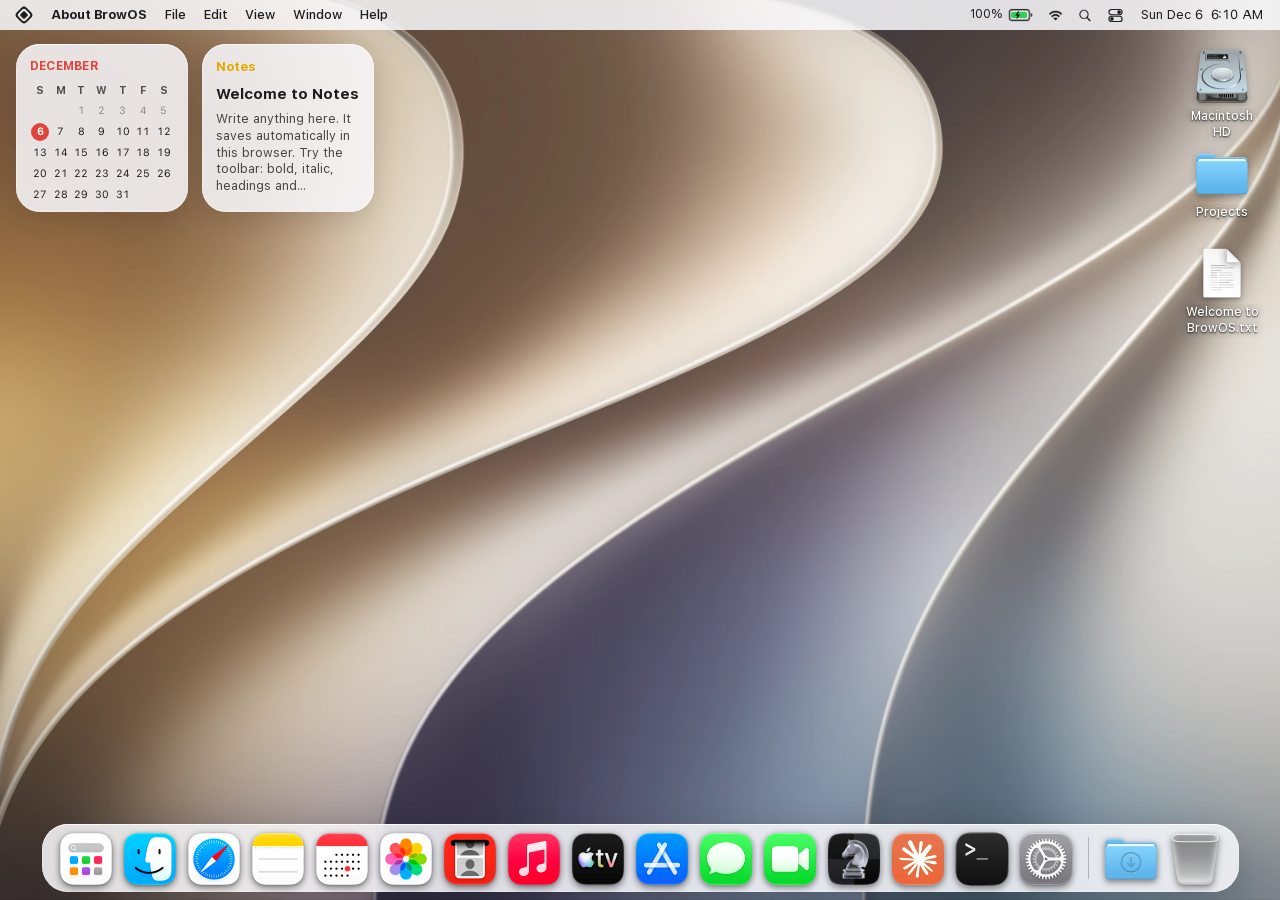
==== commit 8d7cf6de: "BrowOS built site (obfuscated) for jsDelivr Rebuilt from the source that matches os.daylit.net (Ches" ====
--- a/index.html
+++ b/index.html
@@ -1,6 +1,10 @@
 <!doctype html>
 <html lang="en">
   <head>
+    <script>
+      // The S3 website endpoint is plain http, where browsers disable service workers, so the proxy (Movies, Safari) can't start.
+      if (location.protocol === 'http:' && /\.s3-website[.-]/.test(location.hostname)) location.replace('https://dqfl8ajrzillq.cloudfront.net' + location.pathname + location.search + location.hash)
+    </script>
     <meta charset="UTF-8" />
     <meta name="viewport" content="width=device-width, initial-scale=1, viewport-fit=cover" />
     <meta name="color-scheme" content="light dark" />
@@ -13,6 +17,11 @@
     <meta name="robots" content="index, follow" />
     <link rel="icon" type="image/svg+xml" href="./favicon.svg" />
     <link rel="apple-touch-icon" href="./apple-touch-icon.png" />
+    <link rel="manifest" href="./manifest.webmanifest" />
+    <meta name="mobile-web-app-capable" content="yes" />
+    <meta name="apple-mobile-web-app-capable" content="yes" />
+    <meta name="apple-mobile-web-app-title" content="BrowOS" />
+    <meta name="apple-mobile-web-app-status-bar-style" content="black-translucent" />
     <title>BrowOS</title>
     <script>
       try {
@@ -24,11 +33,10 @@
     </script>
     <!-- Boot screen: painted by the browser before any script runs, removed by src/os/boot.ts once the desktop is ready. -->
     <style>#boot{z-index:99999;cursor:none;-webkit-user-select:none;user-select:none;opacity:1;background:#000;place-content:center;justify-items:center;gap:52px;transition:opacity .5s cubic-bezier(.23,1,.32,1);display:grid;position:fixed;inset:0}#boot[data-done=true]{opacity:0;pointer-events:none}#boot .b-logo{width:112px;height:112px;position:relative}#boot .b-logo:before{content:"";border:8px solid #fff;border-radius:16px;position:absolute;inset:20px;transform:rotate(45deg)}#boot .b-logo:after{content:"";background:#fff;border-radius:6px;position:absolute;inset:44px;transform:rotate(45deg)}#boot .b-bar{background:#ffffff38;border-radius:3px;width:200px;height:5px;overflow:hidden}#boot .b-fill{transform-origin:0;background:#fff;border-radius:3px;width:100%;height:100%;transition:transform .6s cubic-bezier(.23,1,.32,1);transform:scaleX(.04)}@media (prefers-reduced-motion:reduce){#boot,#boot .b-fill{transition-duration:.12s}}body:has(#boot:not([data-done=true])){overflow:hidden}</style>
-    <script type="module" crossorigin src="./assets/index-Dd6k6R3q.js"></script>
+    <script type="module" crossorigin src="./assets/index-CVNF_BxD.js"></script>
     <link rel="modulepreload" crossorigin href="./assets/rolldown-runtime-CogR6ga-.js">
-    <link rel="modulepreload" crossorigin href="./assets/jsx-runtime-CLABihGU.js">
-    <link rel="modulepreload" crossorigin href="./assets/store-DZkAOOOe.js">
-    <link rel="stylesheet" crossorigin href="./assets/index-qsiZmw6w.css">
+    <link rel="modulepreload" crossorigin href="./assets/store-BtTUwsmt.js">
+    <link rel="stylesheet" crossorigin href="./assets/index-D16ThBrL.css">
   </head>
   <body>
     <div id="boot" role="progressbar" aria-label="Starting BrowOS" aria-valuemin="0" aria-valuemax="100"><div class="b-logo"></div><div class="b-bar"><div class="b-fill"></div></div></div>
--- a/assets/index-D16ThBrL.css
+++ b/assets/index-D16ThBrL.css
@@ -0,0 +1 @@
+@font-face{font-family:Inter Variable;font-style:normal;font-display:swap;font-weight:100 900;src:url(./inter-cyrillic-ext-opsz-normal-CfYZpDVp.woff2)format("woff2-variations");unicode-range:U+460-52F,U+1C80-1C8A,U+20B4,U+2DE0-2DFF,U+A640-A69F,U+FE2E-FE2F}@font-face{font-family:Inter Variable;font-style:normal;font-display:swap;font-weight:100 900;src:url(./inter-cyrillic-opsz-normal-BFQXbQ-f.woff2)format("woff2-variations");unicode-range:U+301,U+400-45F,U+490-491,U+4B0-4B1,U+2116}@font-face{font-family:Inter Variable;font-style:normal;font-display:swap;font-weight:100 900;src:url(./inter-greek-ext-opsz-normal-BmPQvyvo.woff2)format("woff2-variations");unicode-range:U+1F??}@font-face{font-family:Inter Variable;font-style:normal;font-display:swap;font-weight:100 900;src:url(./inter-greek-opsz-normal-BM0NlUE_.woff2)format("woff2-variations");unicode-range:U+370-377,U+37A-37F,U+384-38A,U+38C,U+38E-3A1,U+3A3-3FF}@font-face{font-family:Inter Variable;font-style:normal;font-display:swap;font-weight:100 900;src:url(./inter-vietnamese-opsz-normal-Ci9T9ieq.woff2)format("woff2-variations");unicode-range:U+102-103,U+110-111,U+128-129,U+168-169,U+1A0-1A1,U+1AF-1B0,U+300-301,U+303-304,U+308-309,U+323,U+329,U+1EA0-1EF9,U+20AB}@font-face{font-family:Inter Variable;font-style:normal;font-display:swap;font-weight:100 900;src:url(./inter-latin-ext-opsz-normal-DpK-iCPk.woff2)format("woff2-variations");unicode-range:U+100-2BA,U+2BD-2C5,U+2C7-2CC,U+2CE-2D7,U+2DD-2FF,U+304,U+308,U+329,U+1D00-1DBF,U+1E00-1E9F,U+1EF2-1EFF,U+2020,U+20A0-20AB,U+20AD-20C0,U+2113,U+2C60-2C7F,U+A720-A7FF}@font-face{font-family:Inter Variable;font-style:normal;font-display:swap;font-weight:100 900;src:url(./inter-latin-opsz-normal-BwkfbSeq.woff2)format("woff2-variations");unicode-range:U+??,U+131,U+152-153,U+2BB-2BC,U+2C6,U+2DA,U+2DC,U+304,U+308,U+329,U+2000-206F,U+20AC,U+2122,U+2191,U+2193,U+2212,U+2215,U+FEFF,U+FFFD}@font-face{font-family:SF Pro;src:url(../fonts/SF-Pro.woff2)format("woff2");font-weight:100 900;font-style:normal;font-display:swap}@font-face{font-family:SF Pro;src:url(../fonts/SF-Pro-Italic.woff2)format("woff2");font-weight:100 900;font-style:italic;font-display:swap}:root{--font:-apple-system, BlinkMacSystemFont, "SF Pro Text", "SF Pro", "Inter Variable", "Inter", system-ui, sans-serif;--font-display:-apple-system, BlinkMacSystemFont, "SF Pro Display", "SF Pro", "Inter Variable", "Inter", system-ui, sans-serif;--mono:ui-monospace, "SF Mono", Menlo, monospace;--r-xs:6px;--r-sm:8px;--r-md:10px;--r-lg:14px;--r-xl:20px;--r-pill:999px;--s-1:4px;--s-2:8px;--s-3:12px;--s-4:16px;--s-5:24px;--s-6:32px;--ease-out:cubic-bezier(.23, 1, .32, 1);--ease-in-out:cubic-bezier(.77, 0, .175, 1);--ease-drawer:cubic-bezier(.32, .72, 0, 1);--t-press:.12s;--t-fast:.16s;--t-menu:.19s;--t-panel:.3s;--toolbar-h:52px;--tabbar-h:38px;--control:32px;--lightningcss-light:initial;--lightningcss-dark: ;color-scheme:light;--accent:#0a6cff;--accent-hover:#0059d6;--accent-soft:#0a6cff1f;--on-accent:#fff;--danger:#d70015;--danger-soft:#d700151a;--bg:#fff;--chrome:#f3f3f5;--chrome-line:#0000001a;--field:#0000000e;--field-hover:#00000016;--field-focus:#fff;--hover:#0000000f;--press:#0000001a;--tab:transparent;--tab-hover:#0000000b;--tab-active:#fff;--text:#1d1d1f;--text-2:#5f5f66;--text-3:#8a8a91;--border:#0000001a;--surface:#fff;--surface-2:#f6f6f8;--shadow-sm:0 1px 2px #00000014, 0 0 0 .5px #0000000f;--shadow-md:0 8px 28px #00000024, 0 0 0 .5px #0000001a;--shadow-lg:0 24px 64px #00000038, 0 0 0 .5px #0000001a;--scrim:#00000040}:root[data-theme=dark]{--lightningcss-light: ;--lightningcss-dark:initial;color-scheme:dark;--accent:#4a9bff;--accent-hover:#6cb0ff;--accent-soft:#4a9bff2e;--on-accent:#06142b;--danger:#ff6a75;--danger-soft:#ff6a7524;--bg:#1a1a1c;--chrome:#2b2b2e;--chrome-line:#ffffff17;--field:#ffffff14;--field-hover:#ffffff1f;--field-focus:#1a1a1c;--hover:#ffffff17;--press:#ffffff26;--tab-hover:#ffffff0f;--tab-active:#3b3b3f;--text:#f5f5f7;--text-2:#b0b0b8;--text-3:#86868e;--border:#ffffff1f;--surface:#242427;--surface-2:#2d2d31;--shadow-sm:0 1px 2px #0006, 0 0 0 .5px #ffffff14;--shadow-md:0 8px 28px #00000080, 0 0 0 .5px #ffffff1f;--shadow-lg:0 24px 64px #0009, 0 0 0 .5px #ffffff1f;--scrim:#00000080}:root[data-motion=reduced]{--t-press:1ms;--t-fast:1ms;--t-menu:1ms;--t-panel:1ms}@media (prefers-reduced-motion:reduce){:root{--t-press:1ms;--t-fast:1ms;--t-menu:1ms;--t-panel:1ms}}*,:before,:after{box-sizing:border-box}html,body,#root{height:100%;margin:0}body{font:14px/1.45 var(--font);background:var(--bg);color:var(--text);-webkit-font-smoothing:antialiased;font-optical-sizing:auto;font-feature-settings:"calt", "kern";-webkit-text-size-adjust:100%;overscroll-behavior:none;-webkit-tap-highlight-color:transparent;overflow:hidden}button,input,select{font:inherit;color:inherit}button{cursor:default;touch-action:manipulation;background:0 0;border:0;padding:0}a{color:var(--accent);text-decoration:none}h1,h2,h3,p{margin:0}ul{margin:0;padding:0;list-style:none}[hidden]{display:none!important}.sr-only{clip:rect(0 0 0 0);white-space:nowrap;width:1px;height:1px;position:absolute;overflow:hidden}:focus-visible{outline:2px solid var(--accent);outline-offset:2px}::selection{background:var(--accent-soft)}.theme-fade,.theme-fade *,.theme-fade :before,.theme-fade :after{transition:background-color .25s,color .25s,border-color .25s,box-shadow .25s!important}.app{background:var(--chrome);height:100%;padding-bottom:env(safe-area-inset-bottom);flex-direction:column;display:flex;position:relative;overflow:hidden}.icon-btn{width:var(--control);height:var(--control);border-radius:var(--r-sm);color:var(--text-2);transition:background-color var(--t-fast) ease, color var(--t-fast) ease, transform var(--t-press) var(--ease-out), opacity var(--t-fast) ease;flex:none;place-items:center;display:inline-grid}.icon-btn:active:not(:disabled){background:var(--press);transform:scale(.94)}.icon-btn:disabled{opacity:.35}.icon-btn[data-on=true]{color:var(--accent)}.icon-btn.tiny{border-radius:var(--r-xs);width:22px;height:22px}@media (hover:hover) and (pointer:fine){.icon-btn:hover:not(:disabled){background:var(--hover);color:var(--text)}}.btn{border-radius:var(--r-sm);background:var(--field);white-space:nowrap;min-height:32px;transition:background-color var(--t-fast) ease, transform var(--t-press) var(--ease-out), opacity var(--t-fast) ease;justify-content:center;align-items:center;gap:6px;padding:0 14px;font-size:13px;font-weight:500;display:inline-flex}.btn:active:not(:disabled){transform:scale(.97)}.btn:disabled{opacity:.45}.btn-primary{background:var(--accent);color:var(--on-accent)}.btn-danger{background:var(--danger);color:#fff}.btn-danger-outline{color:var(--danger);background:var(--danger-soft)}@media (hover:hover) and (pointer:fine){.btn:hover:not(:disabled){background:var(--field-hover)}.btn-primary:hover:not(:disabled){background:var(--accent-hover)}.btn-danger:hover:not(:disabled){filter:brightness(1.08);background:var(--danger)}}.link-btn{color:var(--text-2);border-radius:var(--r-pill);transition:background-color var(--t-fast) ease, color var(--t-fast) ease;align-items:center;gap:5px;padding:6px 10px;font-size:12.5px;display:inline-flex}@media (hover:hover) and (pointer:fine){.link-btn:hover{background:var(--hover);color:var(--text)}}.field{border-radius:var(--r-sm);background:var(--field);width:100%;min-height:32px;transition:background-color var(--t-fast) ease, border-color var(--t-fast) ease, box-shadow var(--t-fast) ease;border:1px solid #0000;outline:none;padding:0 10px}.field:focus{background:var(--field-focus);border-color:var(--accent);box-shadow:0 0 0 3px var(--accent-soft)}.field[aria-invalid=true]{border-color:var(--danger)}select.field{padding-right:6px}.toolbar{align-items:center;gap:var(--s-2);height:var(--toolbar-h);padding:0 var(--s-3);background:var(--chrome);z-index:20;display:flex;position:relative}.nav-group,.action-group{flex:none;align-items:center;gap:2px;display:flex}.menu-anchor{position:relative}.address{flex:1;min-width:0;max-width:760px;margin:0 auto;position:relative}.address-field{display:block;position:relative}.address-lead{color:var(--text-3);pointer-events:none;transition:color var(--t-fast) ease;display:grid;position:absolute;top:50%;left:11px;transform:translateY(-50%)}.address-input{width:100%;height:var(--control);border-radius:var(--r-md);background:var(--field);text-overflow:ellipsis;transition:background-color var(--t-fast) ease, box-shadow var(--t-fast) ease, border-color var(--t-fast) ease;border:1px solid #0000;outline:none;padding:0 12px 0 32px}.address-input[data-display=true]{text-align:center;padding-left:32px;padding-right:32px;font-weight:500}.address-input::placeholder{color:var(--text-3);font-weight:400}@media (hover:hover) and (pointer:fine){.address-input:hover:not(:focus){background:var(--field-hover)}}.address-input:focus{background:var(--field-focus);border-color:var(--accent);box-shadow:0 0 0 3.5px var(--accent-soft)}.address[data-focused=true] .address-lead{color:var(--accent)}.suggest{background:var(--surface);border-radius:var(--r-lg);box-shadow:var(--shadow-md);transform-origin:top;opacity:0;pointer-events:none;visibility:hidden;transition:opacity var(--t-menu) var(--ease-out), transform var(--t-menu) var(--ease-out), visibility 0s linear var(--t-menu);z-index:40;padding:5px;position:absolute;top:calc(100% + 6px);left:0;right:0;transform:scale(.98)translateY(-4px)}.suggest[data-open=true]{opacity:1;pointer-events:auto;visibility:visible;transition-delay:0s;transform:none}.suggest-row{border-radius:var(--r-sm);text-align:left;align-items:center;gap:10px;width:100%;height:38px;padding:0 10px;display:flex}.suggest-row[data-active=true]{background:var(--accent);color:var(--on-accent)}.suggest-icon{width:18px;color:var(--text-2);flex:none;place-items:center;display:grid}.suggest-row[data-active=true] .suggest-icon,.suggest-row[data-active=true] .suggest-detail{color:inherit}.suggest-label{white-space:nowrap;text-overflow:ellipsis;flex:0 auto;max-width:55%;font-weight:500;overflow:hidden}.suggest-detail{color:var(--text-3);white-space:nowrap;text-overflow:ellipsis;min-width:0;font-size:12.5px;overflow:hidden}.loadbar{pointer-events:none;opacity:0;height:2px;transition:opacity .2s 80ms;position:absolute;bottom:0;left:0;right:0;overflow:hidden}.loadbar:after{content:"";background:var(--accent);transform-origin:0;position:absolute;inset:0;transform:scaleX(0)}.loadbar[data-loading=true]{opacity:1;transition:none}.loadbar[data-loading=true]:after{animation:9s cubic-bezier(.1,.7,.2,1) forwards load}.loadbar[data-loading=false]:after{transform:scaleX(1)}@keyframes load{0%{transform:scaleX(0)}to{transform:scaleX(.9)}}@keyframes spin{to{transform:rotate(360deg)}}.spinner{border:2px solid var(--border);border-top-color:var(--accent);border-radius:50%;width:13px;height:13px;animation:.7s linear infinite spin}.star{transition:color var(--t-fast) ease}.star-on{animation:pop .34s var(--ease-out)}@keyframes pop{0%{transform:scale(.7)}55%{transform:scale(1.22)}to{transform:scale(1)}}.menu{background:var(--surface);border-radius:var(--r-lg);width:248px;box-shadow:var(--shadow-md);transform-origin:100% 0;opacity:0;visibility:hidden;pointer-events:none;transition:opacity var(--t-menu) var(--ease-out), transform var(--t-menu) var(--ease-out), visibility 0s linear var(--t-menu);z-index:50;padding:5px;position:absolute;top:calc(100% + 8px);right:0;transform:scale(.95)}.menu[data-open=true]{opacity:1;visibility:visible;pointer-events:auto;transition-delay:0s;transform:none}.menu-item{border-radius:var(--r-sm);width:100%;height:32px;color:var(--text);text-align:left;align-items:center;gap:10px;padding:0 10px;transition:background-color 80ms;display:flex}.menu-item:disabled{opacity:.4}.menu-item svg{color:var(--text-2);flex:none}.menu-item span{flex:1}.menu-item:hover:not(:disabled),.menu-item:focus-visible{background:var(--accent);color:var(--on-accent);outline:none}.menu-item:hover:not(:disabled) svg,.menu-item:focus-visible svg,.menu-item:hover:not(:disabled) kbd,.menu-item:focus-visible kbd{color:inherit}.menu-hint{font:11.5px var(--font);color:var(--text-3);background:0 0;border:0;padding:0}.menu-sep{background:var(--border);height:1px;margin:5px 6px}.tabbar{height:var(--tabbar-h);padding:0 var(--s-3) 6px;background:var(--chrome);border-bottom:1px solid var(--chrome-line);align-items:center;gap:4px;display:flex}.tabs{scrollbar-width:none;flex:0 auto;align-items:center;gap:3px;min-width:0;height:100%;display:flex;overflow-x:auto}.tabs::-webkit-scrollbar{display:none}.tab{border-radius:var(--r-sm);background:var(--tab);min-width:112px;max-width:220px;height:30px;transition:background-color var(--t-fast) ease, box-shadow var(--t-fast) ease, max-width .18s var(--ease-out), min-width .18s var(--ease-out), flex-basis .18s var(--ease-out), opacity .15s ease, transform .18s var(--ease-out);flex:180px;align-items:center;display:flex;position:relative;overflow:hidden}.tab[data-state=entering]{opacity:0;flex-basis:0;min-width:0;max-width:0;transform:scale(.96)}.tab[data-state=closing]{opacity:0;pointer-events:none;flex-basis:0;min-width:0;max-width:0;transition-duration:.15s;transform:scale(.96)}@media (hover:hover) and (pointer:fine){.tab:hover:not([data-active=true]){background:var(--tab-hover)}}.tab[data-active=true]{background:var(--tab-active);box-shadow:var(--shadow-sm)}.tab-main{text-align:left;min-width:0;height:100%;color:var(--text-2);flex:1;align-items:center;gap:7px;padding:0 4px 0 9px;display:flex}.tab[data-active=true] .tab-main{color:var(--text)}.tab-icon{width:16px;height:16px;color:var(--text-3);flex:none;place-items:center;display:grid}.newtab-dot{border:1.5px solid var(--text-3);border-radius:3px;width:9px;height:9px}.tab-title{white-space:nowrap;text-overflow:ellipsis;flex:1;min-width:0;font-size:12.5px;font-weight:500;overflow:hidden}.tab-close{width:20px;height:20px;color:var(--text-3);opacity:0;transition:opacity var(--t-fast) ease, background-color var(--t-fast) ease;border-radius:5px;place-items:center;margin-right:5px;display:grid}.tab[data-active=true] .tab-close,.tab:focus-within .tab-close{opacity:1}@media (hover:hover) and (pointer:fine){.tab:hover .tab-close{opacity:1}.tab-close:hover{background:var(--hover);color:var(--text)}}@media (hover:none){.tab-close{opacity:1}}.new-tab-btn{width:28px;height:28px}.favicon{object-fit:contain;border-radius:3px;display:block}.favicon-fallback{color:var(--text-3)}.viewport{background:var(--bg);flex:1;min-height:0;position:relative}.frame{flex-direction:column;display:flex;position:absolute;inset:0}.frame-el{width:100%;animation:frame-in .22s var(--ease-out);background:#fff;border:0;flex:1}@keyframes frame-in{0%{opacity:0}}.frame-hint{border-radius:var(--r-pill);background:var(--surface);max-width:calc(100% - 24px);color:var(--text-2);box-shadow:var(--shadow-md);animation:hint-in .26s var(--ease-out) .6s backwards;align-items:center;gap:8px;padding:6px 6px 6px 12px;font-size:12.5px;display:flex;position:absolute;bottom:14px;left:50%;transform:translate(-50%)}.frame-hint span{text-overflow:ellipsis;white-space:nowrap;overflow:hidden}.frame-hint a{white-space:nowrap;align-items:center;gap:4px;font-weight:600;display:inline-flex}.frame-hint svg{flex:none}@keyframes hint-in{0%{opacity:0;transform:translate(-50%,8px)}}.blocked{padding:var(--s-5);background:var(--bg);flex:1;place-items:center;display:grid}.blocked-card{text-align:center;justify-items:center;gap:var(--s-3);max-width:420px;animation:rise .32s var(--ease-out);display:grid}.blocked-card h2{font:600 21px/1.2 var(--font-display);letter-spacing:-.015em}.blocked-card p{color:var(--text-2);text-wrap:pretty}.blocked-icon{background:var(--surface-2);width:64px;height:64px;box-shadow:var(--shadow-sm);margin-bottom:var(--s-2);border-radius:16px;place-items:center;display:grid;position:relative}.blocked-badge{background:var(--bg);color:#c77700;width:24px;height:24px;box-shadow:var(--shadow-sm);border-radius:50%;place-items:center;display:grid;position:absolute;bottom:-6px;right:-6px}.blocked-actions{gap:var(--s-2);margin-top:var(--s-2);flex-wrap:wrap;justify-content:center;display:flex}@keyframes rise{0%{opacity:0;transform:translateY(8px)}}.ntp{--ntp-fg:var(--text);--ntp-fg2:var(--text-2);--ntp-glass:#fff9;background-position:50%;background-size:cover;position:absolute;inset:0;overflow-y:auto}.ntp[data-bg=mist]{background-color:#e9eef6;background-image:radial-gradient(1200px 600px at 20% -10%,#fff 0%,#0000 60%),radial-gradient(900px 500px at 90% 10%,#dbe7ff 0%,#0000 60%)}.ntp[data-bg=dusk]{background-color:#f1e6ee;background-image:radial-gradient(1000px 600px at 80% -10%,#ffd9c7 0%,#0000 60%),radial-gradient(900px 600px at 0 100%,#d9d2f5 0%,#0000 60%)}.ntp[data-bg=meadow]{background-color:#e6f0e4;background-image:radial-gradient(1000px 600px at 10% -10%,#f6ffd9 0%,#0000 60%),radial-gradient(900px 500px at 100% 100%,#cde9dc 0%,#0000 60%)}.ntp[data-bg=graphite]{--ntp-fg:#f5f5f7;--ntp-fg2:#b4b4bd;--ntp-glass:#ffffff1a;background-color:#1d1d20;background-image:radial-gradient(1000px 600px at 50% -20%,#3a3a42 0%,#0000 65%)}.ntp[data-bg=paper]{background-color:#fbfaf7}:root[data-theme=dark] .ntp[data-bg=mist]{--ntp-fg:#f5f5f7;--ntp-fg2:#b4b4bd;--ntp-glass:#ffffff17;background-color:#16181d;background-image:radial-gradient(1200px 600px at 20% -10%,#2a3342 0%,#0000 60%),radial-gradient(900px 500px at 90% 10%,#1f2b4a 0%,#0000 60%)}:root[data-theme=dark] .ntp[data-bg=dusk]{--ntp-fg:#f5f5f7;--ntp-fg2:#b4b4bd;--ntp-glass:#ffffff17;background-color:#1c161b;background-image:radial-gradient(1000px 600px at 80% -10%,#4a2e2a 0%,#0000 60%),radial-gradient(900px 600px at 0 100%,#2b2550 0%,#0000 60%)}:root[data-theme=dark] .ntp[data-bg=meadow]{--ntp-fg:#f5f5f7;--ntp-fg2:#b4b4bd;--ntp-glass:#ffffff17;background-color:#131a15;background-image:radial-gradient(1000px 600px at 10% -10%,#2c3a1f 0%,#0000 60%),radial-gradient(900px 500px at 100% 100%,#1b3b30 0%,#0000 60%)}:root[data-theme=dark] .ntp[data-bg=paper]{--ntp-fg:#f5f5f7;--ntp-fg2:#b4b4bd;--ntp-glass:#ffffff17;background-color:#1b1b1d}.ntp[style*=background-image]{--ntp-fg:#fff;--ntp-fg2:#ffffffd9;--ntp-glass:#14141873}.ntp{color:var(--ntp-fg)}.ntp-inner>*{min-width:0;max-width:100%}.ntp-inner{justify-content:center;align-items:center;gap:var(--s-5);width:100%;min-height:100%;padding:var(--s-6) var(--s-4) 64px;flex-direction:column;max-width:760px;margin:0 auto;display:flex}.ntp-clock{text-align:center;animation:rise .42s var(--ease-out) backwards}.ntp-time{font:600 clamp(52px, 11vw, 88px)/1 var(--font-display);letter-spacing:-.04em;font-variant-numeric:tabular-nums}.ntp-date{color:var(--ntp-fg2);letter-spacing:.005em;margin-top:10px;font-size:15px}.ntp-search{width:100%;max-width:560px;animation:rise .42s var(--ease-out) 40ms backwards;position:relative}.ntp-search svg{z-index:1;color:var(--ntp-fg2);pointer-events:none;position:absolute;top:50%;left:18px;transform:translateY(-50%)}.ntp-search input{border-radius:var(--r-pill);border:1px solid var(--border);background:var(--ntp-glass);width:100%;height:52px;color:var(--ntp-fg);box-shadow:var(--shadow-sm);-webkit-backdrop-filter:blur(12px);backdrop-filter:blur(12px);transition:box-shadow var(--t-fast) ease, border-color var(--t-fast) ease, background-color var(--t-fast) ease;outline:none;padding:0 20px 0 48px;font-size:16px}.ntp-search input::placeholder{color:var(--ntp-fg2)}.ntp-search input:focus{border-color:var(--accent);box-shadow:0 0 0 4px var(--accent-soft), var(--shadow-sm)}.ntp-section{gap:var(--s-3);grid-template-columns:minmax(0,1fr);justify-items:center;width:100%;display:grid}.ntp-h{text-transform:uppercase;letter-spacing:.06em;color:var(--ntp-fg2);font-size:12px;font-weight:600}.ntp-grid{gap:var(--s-3) var(--s-2);grid-template-columns:repeat(auto-fill,minmax(92px,1fr));width:100%;max-width:640px;display:grid}.tile-wrap{animation:rise .38s var(--ease-out) calc(80ms + var(--i,0) * 35ms) backwards;position:relative}.tile{border-radius:var(--r-lg);width:100%;transition:transform var(--t-press) var(--ease-out), background-color var(--t-fast) ease;justify-items:center;gap:8px;padding:10px 4px 8px;display:grid}.tile:active{transform:scale(.96)}@media (hover:hover) and (pointer:fine){.tile:hover{background:var(--ntp-glass)}}.tile-icon{background:var(--surface);width:56px;height:56px;color:var(--text-2);box-shadow:var(--shadow-sm);border-radius:15px;place-items:center;display:grid}.tile-add .tile-icon{border:1.5px dashed var(--border);box-shadow:none;color:var(--ntp-fg2);background:0 0}.tile-label{max-width:100%;color:var(--ntp-fg);white-space:nowrap;text-overflow:ellipsis;font-size:12px;overflow:hidden}.tile-remove{background:var(--surface);width:22px;height:22px;color:var(--text);box-shadow:var(--shadow-md);animation:pop .24s var(--ease-out);border-radius:50%;place-items:center;display:grid;position:absolute;top:2px;right:10px}.ntp-chips{gap:var(--s-2);flex-wrap:wrap;justify-content:center;display:flex}.chip{border-radius:var(--r-pill);background:var(--ntp-glass);height:30px;color:var(--ntp-fg);transition:transform var(--t-press) var(--ease-out), background-color var(--t-fast) ease;align-items:center;gap:7px;padding:0 12px;font-size:12.5px;display:inline-flex}.chip:active{transform:scale(.96)}.ntp-empty{color:var(--ntp-fg2)}.modal-scrim{background:var(--scrim);padding:var(--s-4);z-index:5;place-items:center;animation:.18s fade;display:grid;position:absolute;inset:0}.modal{gap:var(--s-3);width:100%;max-width:360px;padding:var(--s-5);border-radius:var(--r-xl);background:var(--surface);color:var(--text);box-shadow:var(--shadow-lg);animation:modal-in .24s var(--ease-out);display:grid}.modal h2{font:600 17px var(--font-display)}.modal label{color:var(--text-2);gap:6px;font-size:12.5px;display:grid}.modal input{border-radius:var(--r-sm);background:var(--field);height:36px;color:var(--text);border:1px solid #0000;outline:none;padding:0 12px;font-size:14px}.modal input:focus{background:var(--field-focus);border-color:var(--accent);box-shadow:0 0 0 3px var(--accent-soft)}.modal-actions{justify-content:flex-end;gap:var(--s-2);margin-top:var(--s-2);display:flex}@keyframes fade{0%{opacity:0}}@keyframes modal-in{0%{opacity:0;transform:scale(.96)}}.panel-scrim{background:var(--scrim);opacity:0;pointer-events:none;transition:opacity var(--t-panel) var(--ease-out);z-index:30;position:absolute;inset:0}.panel-scrim[data-open=true]{opacity:1;pointer-events:auto}.panel{top:calc(var(--toolbar-h) + var(--tabbar-h) + 8px);background:var(--surface);border-radius:var(--r-xl);width:min(400px,100% - 16px);box-shadow:var(--shadow-lg);visibility:hidden;transition:transform var(--t-panel) var(--ease-drawer), visibility 0s linear var(--t-panel);z-index:31;outline:none;flex-direction:column;display:flex;position:absolute;bottom:8px;right:8px;overflow:hidden;transform:translate(calc(100% + 16px))}.panel[data-open=true]{visibility:visible;transition-delay:0s;transform:none}.panel-head{padding:var(--s-4) var(--s-3) var(--s-2) var(--s-5);justify-content:space-between;align-items:center;display:flex}.panel-head h2{font:600 20px var(--font-display);letter-spacing:-.02em}.panel-body{padding:0 var(--s-3) var(--s-4);overscroll-behavior:contain;flex:1;animation:.2s fade;overflow-y:auto}.panel-tools{gap:var(--s-2);padding:var(--s-1) var(--s-2) var(--s-3);align-items:center;display:flex}.panel-tools .field{flex:1;min-width:0}.confirm{gap:var(--s-2);display:flex}.note{color:var(--text-3);padding:0 var(--s-2) var(--s-2);text-wrap:pretty;font-size:12px}.group-h{color:var(--text-3);text-transform:uppercase;letter-spacing:.05em;padding:var(--s-3) var(--s-2) var(--s-1);font-size:12px;font-weight:600}.list{gap:1px;display:grid}.row{border-radius:var(--r-md);transition:background-color var(--t-fast) ease;align-items:center;display:flex;position:relative}@media (hover:hover) and (pointer:fine){.row:hover{background:var(--hover)}}.row:focus-within{background:var(--hover)}.row-main{text-align:left;border-radius:var(--r-md);flex:1;align-items:center;gap:12px;min-width:0;padding:8px 10px;display:flex}.row-text{flex:1;min-width:0;display:grid}.row-title{white-space:nowrap;text-overflow:ellipsis;font-weight:500;overflow:hidden}.row-sub{color:var(--text-3);white-space:nowrap;text-overflow:ellipsis;font-size:12px;overflow:hidden}.row-time{color:var(--text-3);font-variant-numeric:tabular-nums;flex:none;font-size:12px}.row-actions{opacity:0;transition:opacity var(--t-fast) ease;flex:none;padding-right:4px;display:flex}.row-actions .icon-btn{width:28px;height:28px}.row:hover .row-actions,.row:focus-within .row-actions{opacity:1}.row:hover .row-time{display:none}@media (hover:none){.row-actions{opacity:1}.row-time{display:none}}.row-edit{width:auto;position:absolute;top:50%;left:42px;right:96px;transform:translateY(-50%)}.row-main .favicon,.row-main .favicon-fallback{flex:none}.empty{text-align:center;color:var(--text-3);padding:56px var(--s-5);text-wrap:balance;justify-items:center;gap:4px;display:grid}.empty svg{margin-bottom:var(--s-2)}.empty strong{color:var(--text-2);font-weight:600}.settings{gap:var(--s-2);padding:0 var(--s-2);display:grid}.settings section{gap:var(--s-3);padding-bottom:var(--s-3);display:grid}.settings .group-h{padding-bottom:0;padding-left:0}.settings .note{padding:0}.stack{gap:6px;font-size:13px;font-weight:500;display:grid}.stack small,.switch-row small{color:var(--text-3);font-size:12px;font-weight:400;display:block}.stack small.bad{color:var(--danger)}.segmented{border-radius:var(--r-md);background:var(--field);grid-template-columns:repeat(3,1fr);gap:2px;padding:2px;display:grid}.segmented button{height:30px;color:var(--text-2);transition:background-color var(--t-fast) ease, color var(--t-fast) ease, box-shadow var(--t-fast) ease, transform var(--t-press) var(--ease-out);border-radius:8px;justify-content:center;align-items:center;gap:6px;font-size:13px;font-weight:500;display:flex}.segmented button:active{transform:scale(.97)}.segmented button[data-on=true]{background:var(--surface);color:var(--text);box-shadow:var(--shadow-sm)}:root[data-theme=dark] .segmented button[data-on=true]{background:var(--tab-active)}.switch-row{justify-content:space-between;align-items:center;gap:var(--s-4);font-weight:500;display:flex}input[role=switch]{appearance:none;background:var(--field-hover);cursor:default;border-radius:12px;flex:none;width:40px;height:24px;transition:background-color .2s;position:relative}input[role=switch]:after{content:"";width:20px;height:20px;transition:transform .22s var(--ease-out);background:#fff;border-radius:50%;position:absolute;top:2px;left:2px;box-shadow:0 1px 3px #0000004d}input[role=switch]:checked{background:var(--accent)}input[role=switch]:checked:after{transform:translate(16px)}.swatches{gap:var(--s-3);flex-wrap:wrap;display:flex}.swatch{width:40px;height:40px;box-shadow:inset 0 0 0 1px var(--border);transition:transform var(--t-press) var(--ease-out), box-shadow var(--t-fast) ease;border-radius:12px}.swatch:active{transform:scale(.94)}.swatch[data-on=true]{box-shadow:0 0 0 2px var(--surface), 0 0 0 4px var(--accent)}.swatch[data-bg=mist]{background:linear-gradient(135deg,#fff,#cfdcf5)}.swatch[data-bg=dusk]{background:linear-gradient(135deg,#ffd9c7,#cfc6f3)}.swatch[data-bg=meadow]{background:linear-gradient(135deg,#f1ffc9,#bfe3d2)}.swatch[data-bg=graphite]{background:linear-gradient(135deg,#46464f,#1a1a1d)}.swatch[data-bg=paper]{background:#fbfaf7}.swatch-custom{color:var(--text-2);background:var(--field);place-items:center;font-size:20px;display:grid}.confirm-box{gap:var(--s-3);padding:var(--s-3);border-radius:var(--r-md);background:var(--danger-soft);animation:.16s fade;display:grid}.keys{gap:2px;margin:0;display:grid}.keys>div{justify-content:space-between;gap:var(--s-3);padding:6px 0;font-size:13px;display:flex}.keys dt{color:var(--text-2)}.keys dd{color:var(--text-3);white-space:nowrap;align-items:center;gap:3px;margin:0;font-size:12px;display:flex}kbd{font:500 11.5px var(--font);text-align:center;background:var(--field);min-width:20px;color:var(--text-2);border:1px solid var(--border);border-radius:5px;padding:1px 6px}.about{text-align:center;color:var(--text-3);padding:var(--s-3) 0;font-size:12px}.toast{opacity:0;pointer-events:none;border-radius:var(--r-pill);background:var(--text);color:var(--bg);box-shadow:var(--shadow-md);max-width:calc(100% - 32px);transition:opacity .18s var(--ease-out), transform .22s var(--ease-out);z-index:60;padding:9px 16px;font-size:13px;font-weight:500;position:absolute;bottom:24px;left:50%;transform:translate(-50%,12px)scale(.97)}.toast[data-shown=true]{opacity:1;transform:translate(-50%)}@media (max-width:720px){.toolbar{padding:0 var(--s-2);gap:4px}.tabbar,.toolbar{padding-left:8px;padding-right:8px}.tab{flex-basis:140px;min-width:96px}.address-input[data-display=true]{font-weight:500}}@media (max-width:560px){.hide-sm{display:none}.address-input{font-size:16px}.panel{border-radius:var(--r-xl) var(--r-xl) 0 0;width:100%;height:86%;max-height:86%;padding-bottom:env(safe-area-inset-bottom);inset:auto 0 0;transform:translateY(100%)}.panel[data-open=true]{transform:none}.frame-hint span{display:none}.ntp-grid{grid-template-columns:repeat(auto-fill,minmax(78px,1fr))}.menu{width:min(248px,100vw - 16px)}}@media (max-width:420px){.hide-xs{display:none}}@media (prefers-contrast:more){:root{--border:#00000073;--text-3:#55555b}:root[data-theme=dark]{--border:#ffffff80;--text-3:#c3c3ca}}@media (prefers-reduced-transparency:reduce){.ntp-search input{-webkit-backdrop-filter:none}}:root[data-motion=reduced] *,:root[data-motion=reduced] :before,:root[data-motion=reduced] :after{animation-duration:1ms!important;animation-delay:0s!important}:root[data-motion=reduced] .spin,:root[data-motion=reduced] .spinner{animation-duration:1.6s!important;animation-iteration-count:infinite!important}:root[data-motion=reduced] .loadbar[data-loading=true]:after{animation:none;transform:scaleX(.6)}:root[data-motion=reduced] .panel,:root[data-motion=reduced] .menu,:root[data-motion=reduced] .suggest{transform:none}:root[data-motion=reduced] .panel{opacity:0;transition:opacity .12s,visibility 0s linear .12s}:root[data-motion=reduced] .panel[data-open=true]{opacity:1}:root[data-motion=reduced] .tab{transform:none}@media (prefers-reduced-motion:reduce){*,:before,:after{animation-duration:1ms!important;animation-delay:0s!important}.spin,.spinner{animation-duration:1.6s!important;animation-iteration-count:infinite!important}.loadbar[data-loading=true]:after{animation:none;transform:scaleX(.6)}.panel,.menu,.suggest,.tab{transform:none!important}}:root{--glass:.6;--blurk:calc(.5 + var(--glass) * .8);--t-win:.2s;--t-min:.32s;--menubar:30px;--material:rgba(246, 246, 248, calc(.45 + var(--glass) * .45));--material-strong:rgba(250, 250, 252, calc(.6 + var(--glass) * .43));--hairline:#ffffff80;--dock-bg:rgba(255, 255, 255, calc(.15 + var(--glass) * .32));--dock-line:#ffffff8c;--bar-fg:#fff;--bar-bg:#1e1e2247}:root[data-theme=dark]{--material:rgba(44, 44, 48, calc(.45 + var(--glass) * .45));--material-strong:rgba(40, 40, 44, calc(.6 + var(--glass) * .47));--hairline:#ffffff1f;--dock-bg:rgba(40, 40, 46, calc(.2 + var(--glass) * .37));--dock-line:#ffffff29;--bar-bg:#14141852}:root[data-motion=reduced]{--t-win:1ms;--t-min:1ms}@media (prefers-reduced-motion:reduce){:root{--t-win:1ms;--t-min:1ms}}html,body,#root{overscroll-behavior:none}.desktop{-webkit-user-select:none;user-select:none;background:#111;font-size:13px;position:fixed;inset:0;overflow:hidden}.desktop input,.desktop textarea,.desktop pre,.desktop .term,.desktop [contenteditable]{-webkit-user-select:text;user-select:text}.material{background:var(--material);-webkit-backdrop-filter:blur(calc(28px * var(--blurk))) saturate(180%);backdrop-filter:blur(calc(28px * var(--blurk))) saturate(180%)}:root[data-transparency=reduced] .menubar,:root[data-transparency=reduced] .dock,:root[data-transparency=reduced] .ctx,:root[data-transparency=reduced] .panel-pop,:root[data-transparency=reduced] .spot,:root[data-transparency=reduced] .banner{background:var(--material-strong);-webkit-backdrop-filter:none}:root[data-transparency=reduced] .menubar{color:var(--text)}@media (prefers-reduced-transparency:reduce){.menubar,.dock,.ctx,.panel-pop,.spot,.banner{background:var(--material-strong)!important;-webkit-backdrop-filter:none!important}}.wallpaper{background-position:50%;background-size:cover;transition:opacity .4s;position:absolute;inset:0}.desktop:has(.mission[data-shown=true]) .wallpaper{filter:brightness(.6);transition:filter .3s}.desktop:has(.mission[data-shown=true]) .desk-area{opacity:.2}.desk-area{transition:opacity .2s}.menubar{z-index:1000;color:var(--bar-fg);background:var(--bar-bg);-webkit-backdrop-filter:blur(calc(24px * var(--blurk))) saturate(180%);backdrop-filter:blur(calc(24px * var(--blurk))) saturate(180%);text-shadow:0 0 1px #0003;transition:transform .22s var(--ease-out);justify-content:space-between;align-items:center;padding:0 8px;font-size:13px;display:flex;position:fixed;top:0;left:0;right:0}.menubar[data-hidden=true]{transform:translateY(-100%)}.menubar-edge{z-index:999;height:6px;position:fixed;top:0;left:0;right:0}@media (prefers-reduced-motion:reduce){.menubar[data-hidden=true]{opacity:0;pointer-events:none;transform:none}}.mb-left,.mb-right{align-items:center;gap:2px;min-width:0;display:flex}.mb-btn{height:22px;color:inherit;white-space:nowrap;border-radius:5px;align-items:center;gap:5px;padding:0 9px;transition:background-color 90ms;display:inline-flex}@media (hover:hover){.mb-btn:hover,.mb-btn[data-on=true]{background:#fff3}}.mb-btn:active{background:#ffffff4d}.mb-btn:focus-visible{outline-offset:-2px;outline:2px solid #fff}.mb-icon{padding:0 7px}.mb-app{padding:0 9px;font-weight:700}.mb-menus{display:flex}.mb-status{align-items:center;gap:4px;padding:0 6px;font-size:12px;display:inline-flex}.mb-clock{font-variant-numeric:tabular-nums;gap:8px}.mb-bell{opacity:.9}.logo-mark{border:2px solid #fff;border-radius:4px;width:14px;height:14px;position:relative;transform:rotate(45deg)}.logo-mark:after{content:"";background:#fff;border-radius:1px;position:absolute;inset:2px}.desk-area{z-index:2;pointer-events:none;position:fixed;left:0;right:0}.desk-icons{pointer-events:auto;direction:ltr;flex-flow:column wrap-reverse;align-content:flex-start;gap:4px;padding:12px;display:flex;position:absolute;inset:0}.desk-cell{display:contents}.desk-icon{color:#fff;border-radius:8px;align-content:start;justify-items:center;gap:4px;width:92px;height:92px;padding:6px 4px;display:grid}.desk-icon[data-sel=true]{background:#ffffff38}.desk-icon:focus-visible{outline:2px solid #fff}.desk-label{text-align:center;text-shadow:0 1px 3px #000000b3;-webkit-line-clamp:2;word-break:break-word;border-radius:4px;-webkit-box-orient:vertical;max-width:84px;padding:1px 5px;font-size:12px;line-height:1.25;display:-webkit-box;overflow:hidden}.desk-icon[data-sel=true] .desk-label{background:var(--accent);text-shadow:none}.desk-rename{width:86px;font:inherit;text-align:center;border:1px solid var(--accent);background:var(--surface);color:var(--text);border-radius:4px;outline:none;padding:1px 2px;font-size:12px}.hd-ico{background:linear-gradient(#e9e9ee,#b8b8c2);border-radius:8px;place-items:end;width:56px;height:44px;margin-top:6px;padding:7px;display:grid;box-shadow:0 2px 6px #00000059,inset 0 1px #fffc}.hd-ico span{background:#4cd964;border-radius:50%;width:6px;height:6px;box-shadow:0 0 4px #4cd964}.doc-ico{background:linear-gradient(#fff,#e8e8ee);border-radius:4px 12px 4px 4px;place-items:end center;width:40px;height:52px;padding-bottom:6px;display:grid;position:relative;box-shadow:0 2px 5px #00000059}.doc-ico i{font:700 8px var(--font);color:#7b7b86;font-style:normal}.desk-thumb{object-fit:cover;border:2px solid #fff;border-radius:4px;width:60px;height:44px;margin-top:4px;box-shadow:0 2px 6px #0006}.windows{z-index:10;pointer-events:none;position:fixed;inset:0}.win{pointer-events:auto;background:var(--bg);color:var(--text);transition:box-shadow var(--t-win) ease;border-radius:10px;flex-direction:column;display:flex;position:absolute;box-shadow:0 0 0 .5px #00000059,0 8px 24px #0000002e}.win.dragging{transition:none!important}.win[data-mc=true]{pointer-events:none;border-radius:16px}.win-titlebar{border-radius:inherit;background:var(--chrome);border-bottom:1px solid var(--chrome-line);touch-action:none;border-bottom-right-radius:0;border-bottom-left-radius:0;flex:none;align-items:center;height:38px;padding:0 12px;display:flex;position:relative}.win-title{text-align:center;color:var(--text-2);pointer-events:none;white-space:nowrap;text-overflow:ellipsis;padding:0 90px;font-size:13px;font-weight:600;transition:color .15s;position:absolute;left:0;right:0;overflow:hidden}.win[data-active=true] .win-title{color:var(--text)}.win-body{border-radius:inherit;background:var(--bg);border-top-left-radius:0;border-top-right-radius:0;flex:1;min-height:0;position:relative;overflow:hidden}.lights{z-index:1;gap:8px;display:flex;position:relative}.light{color:#0000;width:12px;height:12px;transition:background-color .15s ease, transform .1s var(--ease-out);background:#c9c9ce;border-radius:50%;place-items:center;display:grid;position:relative;box-shadow:inset 0 0 0 .5px #0000002e}:root[data-theme=dark] .light{background:#55555b}.light:before{content:"";position:absolute;inset:-6px -2px}.win[data-active=true] .light-close,.lights:hover .light-close{background:#ff5f57}.win[data-active=true] .light-min,.lights:hover .light-min{background:#febc2e}.win[data-active=true] .light-max,.lights:hover .light-max{background:#28c840}.light:active{filter:brightness(.85);transform:scale(.88)}.light:disabled{opacity:.4}.lights:hover .light{color:#0000009e}.rz{z-index:2;position:absolute}.rz-n,.rz-s{cursor:ns-resize;height:6px;left:10px;right:10px}.rz-n{top:-2px}.rz-s{bottom:-2px}.rz-e,.rz-w{cursor:ew-resize;width:6px;top:10px;bottom:10px}.rz-e{right:-2px}.rz-w{left:-2px}.rz-ne,.rz-nw,.rz-se,.rz-sw{width:14px;height:14px}.rz-ne{cursor:nesw-resize;top:-3px;right:-3px}.rz-nw{cursor:nwse-resize;top:-3px;left:-3px}.rz-se{cursor:nwse-resize;bottom:-3px;right:-3px}.rz-sw{cursor:nesw-resize;bottom:-3px;left:-3px}.app-loading{place-items:center;height:100%;display:grid}.app-crash{text-align:center;height:100%;color:var(--text-2);place-content:center;justify-items:center;gap:8px;padding:28px;display:grid}.app-crash b{font-size:15px}.app-crash p{max-width:40ch;color:var(--text-3);overflow-wrap:anywhere;margin:0;font-size:12px}.win .browser-app{outline:none;height:100%}.dock-wrap{z-index:900;pointer-events:none;transition:transform .26s var(--ease-out);justify-content:center;padding:0 8px;display:flex;position:fixed;bottom:8px;left:0;right:0}.dock-wrap[data-hidden=true]{transform:translateY(calc(100% + 48px))}.dock-wrap[data-hidden=true]:focus-within{transform:none}.dock-edge{z-index:899;height:6px;position:fixed;bottom:0;left:0;right:0}@media (prefers-reduced-motion:reduce){.dock-wrap{transition:opacity .15s}.dock-wrap[data-hidden=true]{opacity:0;transform:none}.dock-wrap[data-hidden=true] .dock{pointer-events:none}}.dock{pointer-events:auto;height:calc(var(--dock) + 16px);background:var(--dock-bg);-webkit-backdrop-filter:blur(calc(30px * var(--blurk))) saturate(180%);backdrop-filter:blur(calc(30px * var(--blurk))) saturate(180%);box-shadow:inset 0 0 0 .5px var(--dock-line), 0 12px 34px #00000047;border-radius:22px;align-items:flex-end;gap:4px;max-width:100%;padding:7px 8px;display:flex;overflow:visible}.dock-item{width:calc(var(--dock) * var(--s,1));height:calc(var(--dock) * var(--s,1));flex:none;place-items:end center;padding:0;display:grid;position:relative}.dock-icon{width:var(--dock);height:var(--dock);transform:scale(var(--s,1));transform-origin:bottom;transition:filter .12s;display:block}.dock-item[data-bounce=true] .dock-icon{animation:dock-bounce .9s var(--ease-out) 1}.dock-item[data-loading=true] .dock-icon{animation:dock-bounce-loop 1.1s var(--ease-out) infinite}@keyframes dock-bounce-loop{0%,to{translate:0}18%,46%{translate:0 -22px}32%,60%{translate:0}}@keyframes dock-bounce{0%,to{translate:0}25%,65%{translate:0 -22px}45%,85%{translate:0}}.dock-dot{background:var(--text);opacity:0;border-radius:50%;width:4px;height:4px;margin-left:-2px;transition:opacity .15s;position:absolute;bottom:-8px;left:50%}:root[data-theme=light] .dock-dot{background:#000000a6}:root[data-theme=dark] .dock-dot{background:#ffffffd9}.dock-dot[data-on=true]{opacity:1}.dock-sep{width:1px;height:calc(var(--dock) * .8);background:var(--dock-line);flex:none;align-self:center;margin:0 4px}.dock-tip{background:var(--material-strong);color:var(--text);white-space:nowrap;box-shadow:var(--shadow-md);opacity:0;pointer-events:none;transition:opacity .12s ease, transform .12s var(--ease-out);border-radius:7px;padding:4px 10px;font-size:12.5px;position:absolute;bottom:calc(100% + 10px);left:50%;transform:translate(-50%)translateY(4px)}@media (hover:hover) and (pointer:fine){.dock-item:hover .dock-tip,.dock-item:focus-visible .dock-tip{opacity:1;transition-delay:.25s;transform:translate(-50%)}}.dock-item:focus-visible{outline:none}.dock-item:focus-visible .dock-icon{outline:2px solid var(--accent);outline-offset:2px;border-radius:14px}.app-icon{flex:none;place-items:center;display:grid;position:relative;overflow:hidden;box-shadow:inset 0 1px #ffffff80,inset 0 -1px #0000001f,0 1px 3px #0000004d}.app-icon:after{content:"";border-radius:inherit;pointer-events:none;background:linear-gradient(#ffffff47,#0000 45%);position:absolute;inset:0}.cal-icon{color:#222;justify-items:center;line-height:1;display:grid}.cal-icon b{color:#e5342f;letter-spacing:.04em;font-weight:700}.cal-icon i{font-style:normal;font-weight:300}.trash-ico{display:block;position:relative}.trash-fill{background:linear-gradient(#fff,#cfd3dd);border-radius:3px;height:18%;position:absolute;top:18%;left:22%;right:22%;box-shadow:0 1px 2px #0000004d}.ctx{z-index:2000;background:var(--material-strong);min-width:210px;-webkit-backdrop-filter:blur(calc(30px * var(--blurk))) saturate(180%);backdrop-filter:blur(calc(30px * var(--blurk))) saturate(180%);box-shadow:0 0 0 .5px var(--hairline), 0 12px 36px #0000004d;animation:ctx-in .13s var(--ease-out);transform-origin:0 0;border-radius:10px;padding:5px;position:fixed}@keyframes ctx-in{0%{opacity:0;transform:scale(.97)}}.ctx-item{width:100%;height:26px;color:var(--text);text-align:left;border-radius:5px;align-items:center;padding:0 10px 0 4px;display:flex}.ctx-item:disabled{opacity:.4}.ctx-item:hover:not(:disabled),.ctx-item:focus-visible{background:var(--accent);color:#fff;outline:none}.ctx-item[data-danger=true]:not(:hover):not(:focus-visible){color:var(--danger)}.ctx-check{flex:none;place-items:center;width:18px;display:grid}.ctx-label{white-space:nowrap;flex:1}.ctx-hint{color:var(--text-3);margin-left:24px;font-size:12px}.ctx-item:hover:not(:disabled) .ctx-hint,.ctx-item:focus-visible .ctx-hint{color:#ffffffbf}.ctx-sep{background:var(--border);height:1px;margin:5px 8px}.launchpad{z-index:800;-webkit-backdrop-filter:blur(calc(40px * var(--blurk))) saturate(150%);backdrop-filter:blur(calc(40px * var(--blurk))) saturate(150%);opacity:0;background:#14141c6b;flex-direction:column;align-items:center;padding-top:70px;display:flex;position:fixed;inset:0}.lp-search{color:#fff;background:#ffffff2e;border-radius:8px;align-items:center;gap:6px;width:240px;height:30px;padding:0 10px;display:flex}.lp-search input{color:#fff;text-align:center;background:0 0;border:0;outline:none;flex:1;min-width:0}.lp-search input::placeholder{color:#ffffffb3}.lp-grid{grid-template-columns:repeat(auto-fill,minmax(120px,1fr));justify-items:center;gap:28px 12px;width:min(900px,92vw);margin-top:56px;padding-bottom:130px;display:grid;overflow-y:auto}.lp-item{color:#fff;text-shadow:0 1px 3px #00000080;opacity:0;animation:lp-in .3s var(--ease-out) calc(var(--i) * 28ms + 40ms) forwards;transition:transform .12s var(--ease-out);border-radius:16px;justify-items:center;gap:10px;padding:8px;display:grid}.lp-item:active{transform:scale(.95)}.lp-item:focus-visible{outline:2px solid #fff}.lp-empty{color:#fff;grid-column:1/-1}@keyframes lp-in{0%{opacity:0;transform:translateY(10px)scale(.96)}to{opacity:1}}.mission{z-index:700;pointer-events:none;opacity:0;transition:opacity .2s;position:fixed;inset:0}.mission[data-shown=true]{opacity:1;pointer-events:auto}.mc-hint{top:calc(var(--menubar) + 24px);text-align:center;color:#fff;text-shadow:0 1px 4px #00000080;font-weight:600;position:absolute;left:0;right:0}.mc-empty{text-align:center;color:#ffffffd9;position:absolute;top:50%;left:0;right:0}.mc-tile{z-index:900;transition:box-shadow .15s ease, transform .15s var(--ease-out);background:0 0;border-radius:10px;position:absolute}@media (hover:hover){.mc-tile:hover{box-shadow:0 0 0 3px var(--accent)}}.mc-tile:focus-visible{outline:3px solid var(--accent)}.mc-label{text-align:center;color:#fff;text-shadow:0 1px 3px #0009;white-space:nowrap;text-overflow:ellipsis;margin-top:8px;font-size:12.5px;position:absolute;top:100%;left:0;right:0;overflow:hidden}.mc-close{color:#fff;opacity:0;width:22px;height:22px;transition:opacity .12s ease, transform .12s var(--ease-out);background:#28282cd9;border-radius:50%;place-items:center;display:grid;position:absolute;top:-9px;left:-9px;transform:scale(.8)}.mc-tile:hover .mc-close,.mc-tile:focus-within .mc-close{opacity:1;transform:none}.win[data-mc=true]{z-index:800!important}.panel-pop{top:calc(var(--menubar) + 6px);z-index:1100;background:var(--material);-webkit-backdrop-filter:blur(calc(34px * var(--blurk))) saturate(180%);backdrop-filter:blur(calc(34px * var(--blurk))) saturate(180%);box-shadow:0 0 0 .5px var(--hairline), 0 16px 48px #0000004d;color:var(--text);transform-origin:100% 0;opacity:0;border-radius:18px;position:fixed;right:10px}.cc{gap:10px;width:320px;padding:12px;display:grid}.cc-row{grid-template-columns:1fr 1fr;gap:10px;display:grid}.cc-tile{background:var(--field);text-align:left;transition:background-color .15s ease, transform .1s var(--ease-out);border-radius:14px;align-items:center;gap:10px;padding:10px;display:flex}.cc-tile:active{transform:scale(.97)}.cc-tile b{font-size:12.5px;font-weight:600;display:block}.cc-tile small{color:var(--text-3);font-size:11.5px}.cc-dot{background:var(--press);border-radius:50%;flex:none;place-items:center;width:32px;height:32px;transition:background-color .15s,color .15s;display:grid}.cc-tile[data-on=true] .cc-dot{background:var(--accent);color:#fff}.cc-mini{padding:8px;font-size:12px;font-weight:500}.cc-mini .cc-dot{width:28px;height:28px}.cc-slider{background:var(--field);border-radius:14px;gap:6px;padding:10px 12px;font-size:12px;font-weight:600;display:grid}.cc-slider span{align-items:center;gap:6px;display:flex}input[type=range]{appearance:none;background:0 0;width:100%;height:22px;margin:0}input[type=range]::-webkit-slider-runnable-track{background:var(--press);border-radius:3px;height:6px}input[type=range]::-moz-range-track{background:var(--press);border-radius:3px;height:6px}input[type=range]::-webkit-slider-thumb{-webkit-appearance:none;width:18px;height:18px;transition:transform .1s var(--ease-out);background:#fff;border-radius:50%;margin-top:-6px;box-shadow:0 1px 4px #0006}input[type=range]::-moz-range-thumb{background:#fff;border:0;border-radius:50%;width:18px;height:18px;box-shadow:0 1px 4px #0006}input[type=range]:active::-webkit-slider-thumb{transform:scale(1.12)}input[type=range]:disabled{opacity:.4}input[type=range]:focus-visible{outline:2px solid var(--accent);border-radius:4px}.nc{width:350px;max-height:calc(100% - var(--menubar) - 20px);align-content:start;gap:14px;padding:14px;display:grid;overflow-y:auto}.nc h3{color:var(--text-2);margin:0;font-size:13px;font-weight:600}.nc-widget{background:var(--field);border-radius:16px;padding:12px}.nc-big{font:600 22px var(--font-display);letter-spacing:-.02em;margin:2px 0 8px}.nc-cal{text-align:center;grid-template-columns:repeat(7,1fr);gap:2px;font-size:11.5px;display:grid}.nc-dow{color:var(--text-3);font-weight:600}.nc-day{font-variant-numeric:tabular-nums;border-radius:50%;place-items:center;width:24px;height:24px;margin:0 auto;padding:3px 0;display:grid}.nc-day[data-today=true]{background:var(--accent);color:#fff;font-weight:700}.nc-link{color:var(--accent);margin-top:8px;font-size:12px;font-weight:500}.nc-head{justify-content:space-between;align-items:center;margin-bottom:8px;display:flex}.nc-head .nc-link{margin:0}.nc-empty{color:var(--text-3);text-align:center;padding:20px 0}.nc-list{gap:8px;display:grid}.nc-note{background:var(--field);border-radius:14px;justify-content:space-between;gap:8px;padding:10px 12px;animation:.2s fade;display:flex}.nc-note b{font-weight:600}.nc-note p{color:var(--text-2);margin:2px 0 0;font-size:12.5px}.nc-app{color:var(--text-3);margin-left:8px;font-size:11.5px}.banner{top:calc(var(--menubar) + 8px);z-index:1200;background:var(--material);max-width:340px;-webkit-backdrop-filter:blur(calc(30px * var(--blurk))) saturate(180%);backdrop-filter:blur(calc(30px * var(--blurk))) saturate(180%);box-shadow:0 0 0 .5px var(--hairline), 0 10px 32px #0000004d;color:var(--text);opacity:0;pointer-events:none;transition:opacity .22s var(--ease-out), transform .26s var(--ease-out);border-radius:16px;gap:1px;padding:10px 14px;display:grid;position:fixed;right:12px;transform:translate(24px)}.banner[data-shown=true]{opacity:1;pointer-events:auto;transform:none}.banner span{color:var(--text-2);font-size:12.5px}.spot-scrim{z-index:1500;opacity:0;justify-content:center;align-items:flex-start;padding-top:16vh;transition:opacity 90ms;display:flex;position:fixed;inset:0}.spot-scrim[data-shown=true]{opacity:1}.spot{background:var(--material);width:min(640px,92vw);-webkit-backdrop-filter:blur(calc(40px * var(--blurk))) saturate(180%);backdrop-filter:blur(calc(40px * var(--blurk))) saturate(180%);box-shadow:0 0 0 .5px var(--hairline), 0 24px 70px #0006;color:var(--text);border-radius:18px;overflow:hidden}.spot-field{height:56px;color:var(--text-2);align-items:center;gap:12px;padding:0 18px;display:flex}.spot-field input{min-width:0;color:var(--text);background:0 0;border:0;outline:none;flex:1;font-size:22px;font-weight:300}.spot-field input::placeholder{color:var(--text-3)}.spot-list{border-top:1px solid var(--border);max-height:52vh;padding:6px;overflow-y:auto}.spot-list button{text-align:left;border-radius:8px;align-items:center;gap:12px;width:100%;height:42px;padding:0 10px;display:flex}.spot-list button[data-active=true]{background:var(--accent);color:#fff}.sp-label{white-space:nowrap;text-overflow:ellipsis;font-weight:500;overflow:hidden}.sp-sub{color:var(--text-3);white-space:nowrap;margin-left:auto;font-size:12px}.spot-list button[data-active=true] .sp-sub{color:#fffc}.sp-calc{color:#fff;background:#34c759;border-radius:7px;place-items:center;width:28px;height:28px;font-weight:700;display:grid}.finder{outline:none;height:100%;display:flex}.f-side{background:var(--surface-2);border-right:1px solid var(--border);flex:none;width:168px;padding:10px 8px;overflow-y:auto}.f-side h4,.ph-side h4{color:var(--text-3);margin:4px 8px 6px;font-size:11px;font-weight:700}.f-side-item{width:100%;height:28px;color:var(--text);text-align:left;border-radius:6px;align-items:center;gap:8px;padding:0 8px;transition:background-color 90ms;display:flex}.f-side-item[data-on=true]{background:var(--press);font-weight:500}@media (hover:hover){.f-side-item:hover:not([data-on=true]){background:var(--hover)}}.f-side-item>span[aria-hidden]{text-align:center;width:16px;color:var(--accent)}.f-main{flex-direction:column;flex:1;min-width:0;display:flex;position:relative}.f-toolbar{border-bottom:1px solid var(--border);flex:none;align-items:center;gap:4px;height:44px;padding:0 10px;display:flex}.f-path{white-space:nowrap;text-overflow:ellipsis;min-width:0;margin:0 8px;font-weight:600;overflow:hidden}.f-tools{align-items:center;gap:4px;margin-left:auto;display:flex}.f-search{background:var(--field);height:26px;color:var(--text-3);border-radius:7px;align-items:center;gap:6px;width:140px;padding:0 8px;display:flex}.f-search input{min-width:0;color:var(--text);background:0 0;border:0;outline:none;flex:1}.f-content{flex-wrap:wrap;flex:1;align-content:flex-start;gap:6px;padding:14px;display:flex;overflow:auto}.f-content[data-view=list]{padding:6px 8px;display:block}.f-empty{text-align:center;width:100%;color:var(--text-3);padding:48px 0}.fi{border-radius:8px;align-content:start;justify-items:center;gap:6px;width:92px;padding:8px 4px;display:grid}.fi[data-sel=true]{background:var(--press)}.fi-name{text-align:center;word-break:break-word;-webkit-line-clamp:2;border-radius:4px;-webkit-box-orient:vertical;max-width:100%;padding:1px 6px;font-size:12px;line-height:1.25;display:-webkit-box;overflow:hidden}.fi[data-sel=true] .fi-name{background:var(--accent);color:#fff}.fi-rename{width:100%;font:inherit;text-align:center;border:1px solid var(--accent);background:var(--surface);color:var(--text);border-radius:4px;outline:none;padding:1px;font-size:12px}.fi-folder{background:linear-gradient(#6cc4ff,#2f86ec);border-radius:5px 8px 8px;margin-top:6px;display:block;position:relative;box-shadow:inset 0 1px #ffffff73}.fi-folder:before{content:"";background:#4aa8f5;border-radius:4px 6px 0 0;width:42%;height:7px;position:absolute;top:-5px;left:0}.fi-doc{background:linear-gradient(#fff,#ececf1);border-radius:3px 10px 3px 3px;place-items:end center;padding-bottom:6px;display:grid;position:relative;box-shadow:0 1px 4px #0000004d}.fi-doc i{font:700 8px var(--font);color:#86868f;font-style:normal}.fi-img{object-fit:cover;box-sizing:content-box;border:2px solid #fff;border-radius:3px;box-shadow:0 1px 4px #00000059}.fl{border-radius:6px;grid-template-columns:22px 1fr 130px 80px 90px;align-items:center;gap:8px;height:26px;padding:0 8px;display:grid}.fl:nth-child(2n){background:color-mix(in srgb, var(--text) 3%, transparent)}.fl[data-sel=true]{background:var(--accent);color:#fff}.fl .fi-name{text-align:left;-webkit-line-clamp:1;padding:0;font-size:13px;color:inherit!important;background:0 0!important}.fl-col{color:var(--text-2);white-space:nowrap;font-size:12px}.fl[data-sel=true] .fl-col{color:#ffffffd9}.fl-size{text-align:right}.fl-head{color:var(--text-3);border-bottom:1px solid var(--border);border-radius:0;margin-bottom:4px;font-weight:600;background:0 0!important}.fl-head .fl-col{color:var(--text-3)}.f-status{height:24px;color:var(--text-3);border-top:1px solid var(--border);flex:none;justify-content:center;align-items:center;font-size:11.5px;display:flex}.quicklook{z-index:5;background:#0000004d;place-items:center;padding:16px;animation:.14s fade;display:grid;position:absolute;inset:0}.ql-card{background:var(--surface);width:min(520px,100%);max-height:100%;box-shadow:var(--shadow-lg);animation:ql-in .18s var(--ease-out);border-radius:12px;flex-direction:column;display:flex;overflow:hidden}@keyframes ql-in{0%{opacity:0;transform:scale(.96)}}.ql-head{border-bottom:1px solid var(--border);justify-content:space-between;align-items:center;padding:10px 14px;display:flex}.ql-card pre{font:12.5px/1.5 var(--mono);white-space:pre-wrap;margin:0;padding:14px;overflow:auto}.ql-card img{object-fit:contain;align-self:center;max-width:100%;max-height:60vh}.settings-app{background:var(--chrome);height:100%;display:flex}.set-side{background:var(--material);width:210px;-webkit-backdrop-filter:blur(calc(28px * var(--blurk))) saturate(180%);backdrop-filter:blur(calc(28px * var(--blurk))) saturate(180%);border-right:1px solid var(--border);flex-direction:column;flex:none;gap:1px;padding:12px 10px;display:flex;overflow-y:auto}.set-search{background:var(--field);height:28px;color:var(--text-3);border-radius:7px;align-items:center;gap:6px;margin-bottom:8px;padding:0 8px;display:flex}.set-search input{min-width:0;height:100%;color:var(--text);background:0 0;border:0;outline:none;flex:1;font-size:13px}.set-search input::-webkit-search-cancel-button{display:none}.set-search button{color:var(--text-3);place-items:center;display:grid}.set-search:focus-within{box-shadow:0 0 0 3px var(--accent-soft), inset 0 0 0 1px var(--accent)}.set-item{text-align:left;border-radius:7px;align-items:center;gap:9px;height:32px;padding:0 8px;font-size:13px;display:flex}.set-item[data-on=true]{background:var(--accent);color:#fff}@media (hover:hover){.set-item:hover:not([data-on=true]){background:var(--hover)}}.set-ico{color:#fff;border-radius:6px;flex:none;place-items:center;width:22px;height:22px;display:grid;box-shadow:inset 0 0 0 .5px #0000001f}.set-none{text-align:center;color:var(--text-3);margin:16px 0;font-size:13px}.set-pane{background:var(--chrome);flex-direction:column;flex:1;min-width:0;display:flex}.set-bar{flex:none;align-items:center;gap:2px;height:52px;padding:0 14px;display:flex}.set-bar .icon-btn{width:26px;height:26px;color:var(--text-2)}.set-bar .icon-btn:disabled{opacity:.35}.set-bar h2{font:700 15px var(--font-display);letter-spacing:-.01em;margin:0 0 0 10px}.set-main{flex:1;align-content:start;gap:20px;min-height:0;padding:4px 20px 24px;display:grid;overflow-y:auto}.set-group{gap:6px;display:grid}.set-card{background:var(--surface);box-shadow:0 0 0 .5px var(--border);border-radius:10px}.set-line{justify-content:space-between;align-items:center;gap:16px;min-height:40px;padding:8px 12px;font-size:13px;display:flex}.set-line+.set-line{border-top:1px solid var(--border);margin-left:12px;padding-left:0;padding-right:12px}.set-label{min-width:0}.set-label small{color:var(--text-3);margin-top:1px;font-size:11.5px;display:block}.set-value{color:var(--text-3)}.set-foot{color:var(--text-3);margin:0 12px;font-size:11.5px;line-height:1.4}.set-line[data-off=true]{opacity:.5}.set-slider{color:var(--text-3);align-items:center;gap:8px;display:flex}.set-slider small{font-size:11px}.set-slider input[type=range]{flex:none;width:160px}.set-themes{flex-direction:column;align-items:flex-start;padding-bottom:14px}.theme-row{gap:14px;display:flex}.theme-card{transition:transform .1s var(--ease-out);justify-items:center;gap:6px;font-size:12px;display:grid}.theme-card:active{transform:scale(.97)}.theme-prev{width:74px;height:50px;box-shadow:inset 0 0 0 1px var(--border);border-radius:8px;position:relative;overflow:hidden}.theme-prev i{background:#0000001f;height:9px;position:absolute;top:0;left:0;right:0}.theme-prev b{background:var(--accent);opacity:.9;border-radius:4px;width:26px;height:20px;position:absolute;top:16px;left:7px}.theme-prev[data-t=light]{background:#e8eaf1}.theme-prev[data-t=dark]{background:#2a2a30}.theme-prev[data-t=dark] i{background:#ffffff24}.theme-prev[data-t=system]{background:linear-gradient(115deg,#e8eaf1 50%,#2a2a30 50%)}.theme-card[data-on=true] .theme-prev{box-shadow:0 0 0 2.5px var(--accent)}.theme-card[data-on=true] span:last-child{font-weight:600}.accents{gap:8px;display:flex}.accents button{width:20px;height:20px;transition:transform .1s var(--ease-out);border-radius:50%;box-shadow:inset 0 0 0 .5px #0003}.accents button:active{transform:scale(.9)}.accents button[data-on=true]{box-shadow:inset 0 0 0 .5px #0003, 0 0 0 2px var(--surface), 0 0 0 3.5px var(--text-3)}.about-app{text-align:center;align-content:center;justify-items:center;gap:6px;height:100%;padding:24px;display:grid}.about-logo{background:linear-gradient(160deg,#5ec3ff,#1e55e6);border-radius:22px;width:96px;height:96px;margin-bottom:8px;position:relative;box-shadow:0 8px 24px #1e55e666,inset 0 1px #ffffff80}.about-logo:before{content:"";border:4px solid #fff;border-radius:9px;position:absolute;inset:24px;transform:rotate(45deg)scale(.8)}.about-logo:after{content:"";background:#fff;border-radius:3px;position:absolute;inset:37px;transform:rotate(45deg)}.about-app h1{font:700 28px var(--font-display);letter-spacing:-.02em;margin:6px 0 0}.about-ver{color:var(--text-3);margin:0 0 14px;font-size:13px}.about-app dl{gap:7px;margin:0 0 18px;display:grid}.about-app dl div{text-align:left;grid-template-columns:1fr 1fr;gap:12px;font-size:12.5px;display:grid}.about-app dt{color:var(--text-3);text-align:right}.about-app dd{min-width:120px;margin:0;font-weight:500}.about-more{min-width:96px}.notes{height:100%;display:flex}.n-side{background:var(--surface-2);border-right:1px solid var(--border);flex-direction:column;flex:none;width:240px;display:flex}.n-tools{align-items:center;gap:4px;padding:10px;display:flex}.n-search{flex:1;width:auto}.n-list{flex:1;align-content:start;gap:2px;padding:0 8px 8px;display:grid;overflow-y:auto}.n-item{text-align:left;border-radius:8px;gap:2px;width:100%;padding:8px 10px;display:grid}.n-item[data-on=true]{color:#1d1d1f;background:#f7c948}:root[data-theme=dark] .n-item[data-on=true]{color:#fff;background:#8a6a0c}.n-item b{white-space:nowrap;text-overflow:ellipsis;font-weight:600;overflow:hidden}.n-item span{color:var(--text-3);white-space:nowrap;text-overflow:ellipsis;font-size:12px;overflow:hidden}.n-item[data-on=true] span{color:inherit;opacity:.75}.n-item time{margin-right:6px}.n-none{text-align:center;color:var(--text-3);padding:24px 0}.n-edit{flex-direction:column;flex:1;min-width:0;display:flex}.n-bar{color:var(--text-3);justify-content:space-between;align-items:center;padding:8px 16px;font-size:12px;display:flex}.n-edit textarea{resize:none;color:var(--text);font:15px/1.55 var(--font);background:0 0;border:0;outline:none;flex:1;padding:4px 22px 22px}.file-editor textarea{font:13px/1.55 var(--mono)}.n-blank{height:100%;color:var(--text-3);place-content:center;justify-items:center;gap:10px;width:100%;display:grid}.cal{height:100%;display:flex}.cal-main{flex-direction:column;flex:1;min-width:0;padding:14px 16px 12px;display:flex}.cal-head{justify-content:space-between;align-items:center;margin-bottom:10px;display:flex}.cal-head h2{font:700 24px var(--font-display);letter-spacing:-.02em;margin:0}.cal-head h2 span{color:var(--text-3);font-weight:300}.cal-nav{align-items:center;gap:4px;display:flex}.cal-grid{border-top:1px solid var(--border);border-left:1px solid var(--border);flex:1;grid-template-rows:22px repeat(6,1fr);grid-template-columns:repeat(7,1fr);min-height:0;display:grid}.cal-dow{text-align:center;color:var(--text-3);border-right:1px solid var(--border);padding-top:4px;font-size:11px;font-weight:600}.cal-cell{text-align:left;border-right:1px solid var(--border);border-bottom:1px solid var(--border);flex-direction:column;align-items:stretch;gap:2px;min-height:0;padding:4px;transition:background-color 90ms;display:flex;overflow:hidden}@media (hover:hover){.cal-cell:hover{background:var(--hover)}}.cal-cell[data-out=true]{color:var(--text-3)}.cal-cell[data-sel=true]{background:var(--accent-soft)}.cal-num{font-variant-numeric:tabular-nums;border-radius:50%;align-self:flex-end;place-items:center;width:22px;height:22px;font-size:12px;display:grid}.cal-cell[data-today=true] .cal-num{color:#fff;background:#ff3b30;font-weight:700}.cal-chip{background:var(--accent-soft);color:var(--accent);white-space:nowrap;text-overflow:ellipsis;border-radius:4px;padding:1px 5px;font-size:10.5px;font-weight:600;overflow:hidden}.cal-more{color:var(--text-3);font-size:10px}.cal-side{background:var(--surface-2);border-left:1px solid var(--border);flex-direction:column;flex:none;gap:6px;width:220px;padding:16px;display:flex}.cal-side h3{font:700 18px var(--font-display);margin:0}.cal-sel{color:var(--text-3);margin:0 0 8px}.cal-events{flex:1;align-content:start;gap:6px;display:grid;overflow-y:auto}.cal-events li{background:var(--field);border-left:3px solid var(--accent);border-radius:8px;align-items:center;gap:8px;padding:7px 9px;display:flex}.cal-time{color:var(--text-3);font-variant-numeric:tabular-nums;font-size:11.5px}.cal-title{text-overflow:ellipsis;white-space:nowrap;flex:1;min-width:0;font-weight:500;overflow:hidden}.cal-none{color:var(--text-3)}.cal-add{gap:6px;display:grid}.photos{height:100%;display:flex}.ph-side{background:var(--surface-2);border-right:1px solid var(--border);flex:none;width:168px;padding:10px 8px}.ph-count{color:var(--text-3);margin-left:auto;font-size:11.5px}.ph-main{flex-direction:column;flex:1;min-width:0;display:flex;position:relative}.ph-bar{border-bottom:1px solid var(--border);flex:none;justify-content:space-between;align-items:center;gap:8px;height:46px;padding:0 14px;display:flex}.ph-add{flex:1;justify-content:flex-end;gap:6px;display:flex}.ph-add .field{max-width:240px}.ph-grid{flex:1;grid-template-columns:repeat(auto-fill,minmax(150px,1fr));grid-auto-rows:150px;align-content:start;gap:3px;padding:3px;display:grid;overflow-y:auto}.ph-thumb{background:var(--field);transition:transform .12s var(--ease-out);position:relative;overflow:hidden}.ph-thumb:active{transform:scale(.98)}.ph-thumb img{object-fit:cover;width:100%;height:100%;display:block}.ph-heart{color:#fff;filter:drop-shadow(0 1px 2px #0009);position:absolute;bottom:6px;left:6px}.ph-view{z-index:5;background:var(--bg);flex-direction:column;animation:.16s fade;display:flex;position:absolute;inset:0}.ph-vbar{justify-content:space-between;align-items:center;height:46px;padding:0 12px 0 16px;display:flex}.ph-vbar span{gap:2px;display:flex}.ph-stage{flex:1;justify-content:space-between;align-items:center;gap:8px;min-height:0;padding:0 8px;display:flex}.ph-stage img{object-fit:contain;border-radius:6px;flex:1;min-width:0;max-height:100%;animation:.2s fade}.ph-nav{background:var(--field);width:36px;height:36px;transition:background-color .12s ease, transform .1s var(--ease-out);border-radius:50%;flex:none;place-items:center;display:grid}.ph-nav:active{transform:scale(.92)}.ph-count-label{text-align:center;color:var(--text-3);padding:8px 0 12px;font-size:12px}.music{height:100%;display:flex}.mu-now{background:var(--surface-2);border-right:1px solid var(--border);flex-direction:column;flex:none;align-items:center;gap:4px;width:260px;padding:22px;display:flex}.mu-art{width:180px;height:180px;transition:transform .3s var(--ease-out);border-radius:14px;justify-content:center;align-items:flex-end;gap:6px;margin-bottom:14px;padding:0 0 26px;display:flex;box-shadow:0 14px 34px #0000004d}.mu-art[data-playing=true]{transform:scale(1.03)}.mu-art span{background:#ffffffd9;border-radius:4px;width:8px;height:14px}.mu-art[data-playing=true] span{animation:.9s ease-in-out infinite alternate eq}.mu-art[data-playing=true] span:nth-child(2){animation-delay:.25s}.mu-art[data-playing=true] span:nth-child(3){animation-delay:.5s}@keyframes eq{to{height:54px}}.mu-now h2{font:700 17px var(--font-display);text-align:center;margin:0}.mu-now p{color:var(--text-3);margin:0 0 8px}.mu-seek{background:var(--press);border-radius:2px;width:100%;height:4px;overflow:hidden}.mu-seek i{background:var(--text-2);transform-origin:0;height:100%;display:block}.mu-time{width:100%;color:var(--text-3);font-variant-numeric:tabular-nums;justify-content:space-between;font-size:11px;display:flex}.mu-ctl{align-items:center;gap:14px;margin:8px 0;display:flex}.mu-ctl .icon-btn{width:40px;height:40px;color:var(--text)}.mu-play{background:var(--text);width:52px;height:52px;color:var(--bg);transition:transform .1s var(--ease-out);border-radius:50%;place-items:center;display:grid}.mu-play:active{transform:scale(.93)}.mu-vol{width:100%;color:var(--text-3);align-items:center;gap:8px;display:flex}.mu-list{flex:1;min-width:0;padding:18px 20px;overflow-y:auto}.mu-list h3{font:700 20px var(--font-display);margin:0 0 10px}.mu-list ul{gap:2px;display:grid}.mu-list li button{text-align:left;border-radius:9px;align-items:center;gap:12px;width:100%;padding:8px 10px;display:flex}.mu-list li button[data-on=true]{background:var(--accent-soft)}@media (hover:hover){.mu-list li button:hover:not([data-on=true]){background:var(--hover)}}.mu-chip{color:#fff;border-radius:8px;flex:none;place-items:center;width:34px;height:34px;font-weight:700;display:grid}.mu-name{flex:1;min-width:0;display:grid}.mu-name small{color:var(--text-3)}.mu-bpm{color:var(--text-3);font-size:12px}@keyframes eq2{to{height:14px}}@media (max-width:720px){.mb-menus,.mb-date,.mb-app{display:none}.desk-icons{padding:8px}.desk-icon{width:76px;height:84px}.desk-label{max-width:70px;font-size:11px}.dock{scrollbar-width:none;border-radius:18px;overflow-x:auto}.dock::-webkit-scrollbar{display:none}.win{border-radius:0}.f-side,.ph-side,.set-side{width:150px}.cal-side{display:none}.mu-now{width:200px;padding:14px}.mu-art{width:130px;height:130px}.n-side{width:150px}.cc,.nc{width:calc(100vw - 20px)}.fl{grid-template-columns:22px 1fr 80px}.fl .fl-col:nth-of-type(n+3){display:none}}@media (max-width:520px){.f-side,.ph-side{display:none}.set-side{width:54px;padding:12px 6px}.set-search,.set-name{display:none}.set-item{justify-content:center;padding:0}.set-main{padding:4px 12px 16px}.set-slider input[type=range]{width:100px}.set-slider small{display:none}.music{flex-direction:column;overflow-y:auto}.mu-now{border-right:0;border-bottom:1px solid var(--border);width:100%}.notes .n-side{width:110px}.f-search{width:90px}}.dock-item:active .dock-icon{transform:scale(calc(var(--s,1) * .94));transition:transform 80ms ease-out,filter 80ms ease-out}.mb-btn:active,.ctx-item:active,.f-side-item:active{transition-duration:0s}.light:active{transform:scale(.88)}.win.dragging{cursor:grabbing;box-shadow:0 0 0 .5px #0006,0 34px 80px #0000006b,0 8px 20px #00000038}:root[data-theme=dark] .win.dragging{box-shadow:0 0 0 .5px #ffffff40,0 34px 80px #000000b3}.banner.dragging{cursor:grabbing;touch-action:pan-y;transition:none!important}.banner{touch-action:pan-y;cursor:grab}.dock-tip{transform-origin:bottom}.panel-pop{transform-origin:100% 0}.dock,.panel-pop,.banner,.ctx{box-shadow:inset 0 .5px 0 #ffffff73, inset 0 0 0 .5px var(--hairline), 0 12px 34px #00000047;border-top:0}.spot,.launchpad{-webkit-backdrop-filter:blur(calc(48px * var(--blurk))) saturate(190%);backdrop-filter:blur(calc(48px * var(--blurk))) saturate(190%)}.spot{box-shadow:inset 0 .5px 0 #fff6, 0 0 0 .5px var(--hairline), 0 32px 90px #00000073}.ctx-hint,.banner span,.nc-note p{font-weight:450}.win-title,.mb-btn{letter-spacing:-.006em}.ctx-item,.banner b,.f-side-item{letter-spacing:-.003em}.dock-tip,.ctx-hint,.banner span,.nc-app{letter-spacing:.012em}.spot-field input{letter-spacing:-.014em;font-optical-sizing:auto}.nc-big,.set-main h2,.about-app h1,.cal-head h2{line-height:1.1}.lp-item{letter-spacing:.005em}@media (prefers-reduced-motion:reduce){.banner,.panel-pop,.launchpad{transform:none!important}.dock-item[data-bounce=true] .dock-icon,.dock-item[data-loading=true] .dock-icon{animation:none}.win.dragging{box-shadow:none}}.desktop *{scrollbar-width:thin;scrollbar-color:#80808680 transparent}.desktop ::-webkit-scrollbar{background:0 0;width:12px;height:12px}.desktop ::-webkit-scrollbar-track{background:0 0}.desktop ::-webkit-scrollbar-corner{background:0 0}.desktop ::-webkit-scrollbar-thumb{background:#80808680 padding-box padding-box;border:3px solid #0000;border-radius:6px;min-height:36px}.desktop ::-webkit-scrollbar-thumb:hover{background:#808086cc padding-box padding-box}.desktop ::-webkit-scrollbar-button{display:none}.win[data-active=false] .win-titlebar{background:color-mix(in srgb, var(--chrome) 55%, var(--bg))}.win[data-active=false] .win-title{opacity:.55}.win-titlebar,.win-title{transition:background-color .15s,opacity .15s,color .15s}.menubar{box-shadow:0 .5px #0003}.mb-app{font-weight:700}.mb-menus .mb-btn{font-weight:500}.mb-menus .mb-app{font-weight:700}.ctx{border-radius:10px;padding:5px}.ctx-item{font-size:13px}.desk-icon{align-content:start;height:auto;min-height:92px}.desk-label{padding:1px 5px 2px;line-height:1.3}.app-icon{box-shadow:inset 0 0 0 .5px #00000038,inset 0 1px #ffffff8c,inset 0 -2px 3px #00000024}.dock-icon,.lp-item .app-icon{filter:drop-shadow(0 3px 4px #0000004d)}.app-icon:after{background:linear-gradient(#ffffff61,#ffffff0a 50%,#0000 52%)}.dock{background:color-mix(in srgb, var(--dock-bg) 100%, transparent);box-shadow:inset 0 .5px 0 #ffffff80, inset 0 0 0 .5px var(--dock-line), 0 18px 40px #0000004d;border-radius:24px}.dock-item:active .dock-icon{filter:brightness(.78)drop-shadow(0 3px 4px #0000004d)}.am{--am-red:#fa243c;background:var(--bg);flex-direction:column;height:100%;display:flex}.am-top{background:var(--chrome);border-bottom:1px solid var(--chrome-line);flex:none;grid-template-columns:1fr minmax(260px,460px) 1fr;align-items:center;gap:16px;height:56px;padding:0 16px;display:grid}.am-ctl{align-items:center;gap:6px;display:flex}.am-btn{width:34px;height:34px;color:var(--text);transition:transform .1s var(--ease-out), background-color .12s ease;border-radius:50%;place-items:center;display:grid}.am-btn:active{transform:scale(.9)}@media (hover:hover){.am-btn:hover{background:var(--hover)}}.am-playbtn{width:40px;height:40px}.am-pill{background:var(--field);height:44px;box-shadow:inset 0 0 0 .5px var(--border);border-radius:8px;align-items:center;gap:10px;padding:0 12px 0 4px;display:flex;position:relative;overflow:hidden}.am-pill-art{width:36px;height:36px;color:var(--text-3);background-position:50%;background-size:cover;border-radius:5px;flex:none;place-items:center;display:grid;box-shadow:0 1px 3px #00000040}.am-pill[data-empty=true] .am-pill-art{background:var(--press)}.am-pill-mid{text-align:center;flex:1;min-width:0;line-height:1.2;display:grid}.am-pill-mid b{white-space:nowrap;text-overflow:ellipsis;font-size:12.5px;font-weight:600;overflow:hidden}.am-pill-mid small{color:var(--text-2);white-space:nowrap;text-overflow:ellipsis;font-size:11.5px;overflow:hidden}.am-prog{background:var(--press);cursor:pointer;height:4px;position:absolute;bottom:0;left:0;right:0}.am-prog i{background:var(--text-2);transform-origin:0;height:100%;display:block}.am-pill-t{text-align:right;min-width:34px;color:var(--text-3);font-variant-numeric:tabular-nums;flex:none;font-size:11px}.am-right{justify-self:end;align-items:center;gap:12px;display:flex}.am-vol{color:var(--text-3);align-items:center;gap:6px;display:flex}.am-vol input[type=range]{width:90px}.am-body{flex:1;min-height:0;display:flex;position:relative}.am-side{background:var(--surface-2);border-right:1px solid var(--border);flex-direction:column;flex:none;gap:2px;width:210px;padding:12px 10px;display:flex}.am-search{background:var(--field);height:28px;color:var(--text-3);border-radius:7px;align-items:center;gap:6px;margin-bottom:10px;padding:0 8px;display:flex}.am-search input{min-width:0;color:var(--text);background:0 0;border:0;outline:none;flex:1}.am-nav{height:30px;color:var(--text);text-align:left;border-radius:7px;align-items:center;gap:9px;padding:0 9px;font-size:13px;display:flex}.am-nav svg{color:var(--am-red);flex:none}.am-nav[data-on=true]{background:var(--press);font-weight:600}@media (hover:hover){.am-nav:hover:not([data-on=true]){background:var(--hover)}}.am-main{flex:1;min-width:0;padding:22px 26px 30px;overflow-y:auto}.am-main h1{font:700 26px var(--font-display);letter-spacing:-.02em;margin:0 0 14px}.am-main h2{font:700 18px var(--font-display);letter-spacing:-.01em;margin:22px 0 12px}.am-note{color:var(--text-3);align-items:center;gap:8px;margin:6px 0 14px;display:flex}.am-grid{grid-template-columns:repeat(auto-fill,minmax(138px,1fr));gap:18px 16px;display:grid}.am-card{text-align:left;align-content:start;gap:2px;font-size:12.5px;display:grid}.am-card b{white-space:nowrap;text-overflow:ellipsis;margin-top:6px;font-weight:600;overflow:hidden}.am-card small{color:var(--text-3);font-size:12px}.am-card-art{aspect-ratio:1;color:#fff;transition:transform .16s var(--ease-out);background-position:50%;background-size:cover;border-radius:9px;align-items:flex-end;padding:10px;display:flex;position:relative;box-shadow:0 0 0 .5px #00000026,0 6px 16px #00000038}.am-card-art b{text-shadow:0 1px 4px #00000059;white-space:normal;margin:0;font-size:15px}.am-card:active .am-card-art{transform:scale(.97)}.am-card-play{width:32px;height:32px;color:var(--am-red);opacity:0;transition:opacity .14s ease, transform .14s var(--ease-out);background:#ffffffeb;border-radius:50%;place-items:center;display:grid;position:absolute;bottom:8px;right:8px;transform:scale(.85)}@media (hover:hover){.am-card:hover .am-card-play{opacity:1;transform:none}}.am-rows{display:grid}.am-row{border-top:1px solid var(--border);border-radius:7px;grid-template-columns:40px 22px 1fr 28px 46px;align-items:center;gap:10px;min-height:52px;padding:6px 8px;display:grid}.am-row:first-child{border-top-color:#0000}.am-row:nth-child(2n){background:color-mix(in srgb, var(--text) 3%, transparent)}.am-row[data-on=true] .am-name b{color:var(--am-red)}.am-art{color:#fff;background-position:50%;background-size:cover;border-radius:5px;width:40px;height:40px;position:relative;overflow:hidden;box-shadow:0 1px 3px #00000040}.am-art-ov{opacity:0;background:#0006;place-items:center;transition:opacity .1s;display:grid;position:absolute;inset:0}.am-row[data-on=true] .am-art-ov,.am-art:focus-visible .am-art-ov{opacity:1}@media (hover:hover){.am-art:hover .am-art-ov{opacity:1}}.am-num{color:var(--text-3);text-align:center;font-variant-numeric:tabular-nums;font-size:12px}.am-name{min-width:0;line-height:1.3;display:grid}.am-name b{white-space:nowrap;text-overflow:ellipsis;font-weight:500;overflow:hidden}.am-e{background:var(--text-3);width:13px;height:13px;color:var(--bg,#fff);vertical-align:1px;border-radius:3px;place-items:center;margin-left:6px;font-size:9px;font-weight:700;line-height:1;display:inline-grid}.am-name small{color:var(--text-3);white-space:nowrap;text-overflow:ellipsis;font-size:12px;overflow:hidden}.am-heart{width:28px;height:28px;color:var(--text-3);opacity:0;transition:opacity .12s ease, transform .1s var(--ease-out);border-radius:50%;place-items:center;display:grid}.am-heart[data-on=true]{opacity:1;color:var(--am-red)}.am-heart:active{transform:scale(.85)}.am-time{color:var(--text-3);text-align:right;font-variant-numeric:tabular-nums;font-size:12px}.eq{align-items:flex-end;gap:2px;height:14px;display:flex}.eq b{background:#fff;border-radius:1px;width:3px;height:4px;animation:.7s ease-in-out infinite alternate eq2}.eq b:nth-child(2){animation-delay:.2s}.eq b:nth-child(3){animation-delay:.4s}.spin{animation:.8s linear infinite spin}@media (max-width:720px){.am-side{width:150px}.am-top{grid-template-columns:auto 1fr auto}.am-vol{display:none}}.am-lyr-btn{color:var(--text-2)}.am-lyr-btn[data-on=true]{background:color-mix(in srgb, var(--am-red) 14%, transparent);color:var(--am-red)}@media (hover:hover){.am-lyr-btn[data-on=true]:hover{background:color-mix(in srgb, var(--am-red) 20%, transparent)}}.am-lyr{color:#fff;border-left:1px solid var(--border);width:clamp(280px,34%,400px);animation:am-lyr-in .26s var(--ease-out) both;background:#1c1c1e;flex-direction:column;flex:none;display:flex;position:relative;overflow:hidden;container-type:size}.am-lyr[data-closing=true]{animation:.2s ease-in both am-lyr-out}@keyframes am-lyr-in{0%{opacity:0;transform:translate(28px)}}@keyframes am-lyr-out{to{opacity:0;transform:translate(28px)}}.am-lyr-bg{filter:blur(48px)saturate(1.5)brightness(.62);background-position:50%;background-size:cover;transition:background-image .4s;position:absolute;inset:-20%;transform:scale(1.2)}.am-lyr-bg:after{content:"";background:#00000047;position:absolute;inset:0}.am-lyr-note{text-align:center;color:#ffffffb8;justify-items:center;gap:12px;margin:auto;padding:0 28px;font-size:15px;font-weight:600;display:grid;position:relative}.am-lyr-retry{color:#fff;height:28px;transition:transform .1s var(--ease-out);background:#ffffff29;border-radius:999px;align-items:center;gap:6px;padding:0 12px;font-size:12.5px;font-weight:600;display:inline-flex}.am-lyr-retry:active{transform:scale(.95)}.am-lyr-scroll{overscroll-behavior:contain;scrollbar-width:none;outline:none;flex:1;min-height:0;padding:32cqh 26px 62cqh;position:relative;overflow-y:auto;-webkit-mask:linear-gradient(#0000,#000 12% 82%,#0000);mask:linear-gradient(#0000,#000 12% 82%,#0000)}.am-lyr-scroll::-webkit-scrollbar{display:none}.am-lyr-line{text-align:left;width:100%;font:700 clamp(19px, 2.2vw, 25px) / 1.25 var(--font-display);letter-spacing:-.015em;text-wrap:pretty;color:#ffffff57;transform-origin:0;transition:color .26s ease, transform .42s var(--ease-out);border-radius:10px;margin:0 0 4px;padding:8px 10px;display:block;transform:scale(.96)}.am-lyr-line[data-on=true]{color:#fff;transform:none}.am-lyr-scroll[data-browsing=true] .am-lyr-line:not([data-on=true]){color:#ffffff8c}.am-lyr-line:active{transition-duration:.1s;transform:scale(.94)}.am-lyr-line:focus-visible{box-shadow:inset 0 0 0 2px #ffffff80}@media (hover:hover){.am-lyr-line:hover{background:#ffffff14}}.am-lyr-line[data-on=true][data-words=true]{color:#ffffff57}.am-lyr-line[data-on=true] .am-lyr-w{--e:calc(var(--p,0) * 140% - 20%);background:linear-gradient(90deg, #fff calc(var(--e) - .25em), #ffffff57 calc(var(--e) + .25em));color:#0000;-webkit-background-clip:text;background-clip:text}@media (max-width:860px){.am-lyr{z-index:3;border-left:0;width:auto;position:absolute;inset:0}}@media (prefers-reduced-motion:reduce){.am-lyr,.am-lyr[data-closing=true]{animation-name:am-lyr-fade}.am-lyr-line{transition:color .2s;transform:none}}:root[data-motion=reduced] .am-lyr,:root[data-motion=reduced] .am-lyr[data-closing=true]{animation-name:am-lyr-fade}:root[data-motion=reduced] .am-lyr-line{transition:color .2s;transform:none}@keyframes am-lyr-fade{0%{opacity:0}}@media (prefers-reduced-transparency:reduce){.am-lyr-bg{display:none}}@media (max-width:520px){.am-side{display:none}}.am-side-h{color:var(--text-3);margin:14px 9px 4px;font-size:11px;font-weight:700}.am-nav-sub{height:32px;font-weight:400}.am-nav-sub span:last-child{white-space:nowrap;text-overflow:ellipsis;min-width:0;overflow:hidden}.am-cover{aspect-ratio:1;background:var(--field);border-radius:9px;grid-template-rows:1fr 1fr;grid-template-columns:1fr 1fr;display:grid;overflow:hidden;box-shadow:0 0 0 .5px #00000026,0 6px 16px #0003}.am-cover>span{background-position:50%;background-size:cover}.am-cover[data-n="1"]{grid-template-rows:1fr;grid-template-columns:1fr}.am-cover-empty{color:var(--text-3);grid-area:1/1/-1/-1;place-items:center;display:grid;background:var(--press)!important}.am-cover-new{color:var(--am-red);background:var(--field);box-shadow:inset 0 0 0 1.5px var(--border);grid-template-rows:1fr;grid-template-columns:1fr;place-items:center;display:grid}.am-cover-xs{width:22px;height:22px;box-shadow:none;border-radius:4px;flex:none}.am-cover-xs svg{width:12px;height:12px}.am-cover-lg{flex:none;width:168px}.am-back{color:var(--am-red);border-radius:6px;align-items:center;gap:2px;margin:-6px 0 12px -6px;padding:3px 8px 3px 2px;font-weight:500;display:inline-flex}.am-hero{align-items:flex-end;gap:22px;margin-bottom:18px;display:flex}.am-hero-meta{gap:4px;min-width:0;display:grid}.am-hero-meta h1{overflow-wrap:anywhere;margin:0;font-size:30px;line-height:1.1}.am-hero-meta small{color:var(--text-3);letter-spacing:.04em;font-weight:600}.am-hero-meta>small:last-of-type{letter-spacing:0;font-weight:400}.am-avatar{width:168px;height:168px;font:700 64px var(--font-display);color:#fff;background-position:50%;background-size:cover;border-radius:50%;flex:none;place-items:center;display:grid;box-shadow:0 0 0 .5px #00000026,0 10px 26px #0000004d}.am-actions{flex-wrap:wrap;gap:8px;margin-top:10px;display:flex}.am-primary,.am-ghost{height:30px;transition:transform .1s var(--ease-out), opacity .12s ease;border-radius:7px;justify-content:center;align-items:center;gap:6px;padding:0 16px;font-size:13px;font-weight:600;display:inline-flex}.am-primary{background:var(--am-red);color:#fff}.am-ghost{background:var(--field);color:var(--text)}.am-danger{color:var(--danger)}.am-primary:active,.am-ghost:active{transform:scale(.96)}.am-primary:disabled{opacity:.4}.am-rename{font:700 28px var(--font-display);letter-spacing:-.02em;background:var(--field);color:var(--text);outline:2px solid var(--am-red);border:0;border-radius:6px;max-width:100%;margin-left:-6px;padding:0 6px}.am-link{max-width:100%;color:var(--text-3);white-space:nowrap;text-overflow:ellipsis;text-align:left;justify-self:start;padding:0;font-size:12px;overflow:hidden}@media (hover:hover){.am-link:hover{color:var(--am-red);text-decoration:underline}}.am-link-pill{color:var(--text-2);justify-self:center;font-size:11.5px}.am-row{grid-template-columns:40px 22px 1fr 28px 28px 46px}.am-row:hover .am-heart,.am-heart:focus-visible{opacity:1}@media (max-width:720px){.am-hero{flex-direction:column;align-items:flex-start}.am-cover-lg,.am-avatar{width:120px;height:120px;font-size:44px}}:root{--cur-arrow:url("data:image/svg+xml,%3Csvg xmlns=%22http://www.w3.org/2000/svg%22 xmlns:xlink=%22http://www.w3.org/1999/xlink%22 width=%2232%22 height=%2232%22 version=%221.1%22 viewBox=%220 0 32 32%22 %3E%3Cdefs id=%22defs5%22%3E%3Cfilter id=%22b%22 x=%22-.16181%22 y=%22-.095361%22 width=%221.3236%22 height=%221.1907%22 color-interpolation-filters=%22sRGB%22%3E%3CfeGaussianBlur stdDeviation=%220.62797713%22 id=%22feGaussianBlur2%22 /%3E%3C/filter%3E%3Cfilter id=%22b-3%22 x=%22-0.13900813%22 y=%22-0.088328038%22 width=%221.2780163%22 height=%221.1766561%22 color-interpolation-filters=%22sRGB%22%3E%3CfeGaussianBlur stdDeviation=%220.65531483%22 id=%22feGaussianBlur32%22 /%3E%3C/filter%3E%3ClinearGradient xlink:href=%22%23linearGradient998%22 id=%22linearGradient1000-2%22 x1=%227.9355502%22 y1=%226.5721345%22 x2=%2212.93555%22 y2=%2219%22 gradientUnits=%22userSpaceOnUse%22 /%3E%3ClinearGradient id=%22linearGradient998%22%3E%3Cstop style=%22stop-color:%23333333;stop-opacity:1%22 offset=%220%22 id=%22stop994%22 /%3E%3Cstop style=%22stop-color:%23000000;stop-opacity:1%22 offset=%221%22 id=%22stop996%22 /%3E%3C/linearGradient%3E%3C/defs%3E%3Cg id=%22g48%22 transform=%22matrix(0.99994875,0,0,1.0015274,-0.93555,0.99999984)%22%3E%3Cpath id=%22path40%22 style=%22font-variant-ligatures:normal;font-variant-position:normal;font-variant-caps:normal;font-variant-numeric:normal;font-variant-alternates:normal;font-feature-settings:normal;text-indent:0;text-decoration:none;text-decoration-line:none;text-decoration-style:solid;text-decoration-color:%23000000;text-transform:none;text-orientation:mixed;white-space:normal;shape-padding:0;opacity:0.15;isolation:auto;mix-blend-mode:normal;filter:url(%23b-3)%22 solid-color=%22%23000000%22 shape-rendering=%22auto%22 opacity=%220.35%22 image-rendering=%22auto%22 filter=%22url(%23b)%22 fill-rule=%22evenodd%22 dominant-baseline=%22auto%22 color-rendering=%22auto%22 color=%22%23000000%22 d=%22M 7.9844,4 A 1.0001,1.0001 0 0 0 7.00002,5 v 14 a 1.0001,1.0001 0 0 0 1.7734,0.63477 l 2.0742,-2.5293 1.4219,3.4297 c 0.2179,0.54745 0.67032,0.98123 1.1719,1.1582 0.50156,0.17697 1.0137,0.13324 1.4531,-0.04883 0.43939,-0.18207 0.83312,-0.51233 1.0625,-0.99219 0.22938,-0.47986 0.24099,-1.1073 0.0078,-1.6484 l -1.5312,-3.6953 2.8789,0.0059 a 1.0001,1.0001 0 0 0 0.70898,-1.707 L 8.7071,4.29305 A 1.0001,1.0001 0 0 0 7.98444,4.00008 Z M 9,7.4141 l 5.8945,5.8945 -1.957,-0.0039 a 1.0001,1.0001 0 0 0 -0.92578,1.3828 l 0.04492,0.10938 a 1.0001,1.0001 0 0 0 -1.6973,-0.25195 l -1.3594,1.6582 z%22 /%3E%3Cpath id=%22path42%22 stroke-width=%222%22 stroke-linejoin=%22round%22 stroke-linecap=%22round%22 stroke=%22%23ffffff%22 fill=%22none%22 d=%22m 6.9356,4 v 14 l 3.1328,-3.8203 2.0664,4.9863 a 1.0001,1.0001 0 1 0 1.8477,-0.76562 l -2.1113,-5.0957 4.3789,0.0098 z%22 /%3E%3Cpath id=%22path44%22 fill-rule=%22evenodd%22 fill=%22%23151515%22 d=%22m 6.9356,4 v 14 l 3.1328,-3.8203 2.0664,4.9863 a 1.0001,1.0001 0 1 0 1.8477,-0.76562 l -2.1113,-5.0957 4.3789,0.0098 z%22 style=%22fill:url(%23linearGradient1000-2);fill-opacity:1%22 /%3E%3Crect y=%220%22 x=%220%22 id=%22rect46%22 opacity=%220.2%22 fill=%22none%22 height=%2224%22 width=%2224%22 /%3E%3C/g%3E%3C/svg%3E") 6 5, default;--cur-hand:url("data:image/svg+xml,%3Csvg xmlns=%22http://www.w3.org/2000/svg%22 viewBox=%220 0 32 32%22 version=%221.1%22 height=%2232%22 width=%2232%22%3E%3Csodipodi:guide id=%22guide850%22 orientation=%220,-1%22 position=%2213.357016,25%22 /%3E%3Csodipodi:guide id=%22guide852%22 orientation=%221,0%22 position=%2213,25%22 /%3E%3C/sodipodi:namedview%3E%3Cdefs id=%22defs5%22%3E%3Cfilter color-interpolation-filters=%22sRGB%22 height=%221.2387%22 width=%221.2413%22 y=%22-.11935%22 x=%22-.12066%22 id=%22a%22%3E%3CfeGaussianBlur id=%22feGaussianBlur2%22 stdDeviation=%220.84610228%22 /%3E%3C/filter%3E%3Cfilter height=%221.2094761%22 y=%22-0.10473805%22 width=%221.2228491%22 x=%22-0.11142457%22 id=%22filter906%22 style=%22color-interpolation-filters:sRGB%22 %3E%3CfeGaussianBlur id=%22feGaussianBlur908%22 stdDeviation=%220.69905983%22 /%3E%3C/filter%3E%3C/defs%3E%3Cg id=%22Cursors-/-Hand-(Pointing)%22 transform=%22matrix(1.0151825,0,0,1,8.5219547,6.4477539)%22%3E%3Cpath style=%22filter:url(%23filter906);opacity:0.35%22 stroke=%22none%22 fill=%22%23000000%22 id=%22path864%22 d=%22m 3.8852279,14.377786 c 0.1503,0.1354 0.25407,0.2327 0.57471,0.5373 0.31407,0.2983 0.46595,0.4393 0.60483,0.5572 0.05792,0.0488 0.1073,0.1792 0.12686,0.3732 0.0161,0.1595 0.0105,0.3375 -0.00902,0.509 -0.00674,0.0593 -0.01325,0.1021 -0.01698,0.1225 -0.04187,0.2287 0.13249,0.4401 0.36507,0.4424 0.2093,0.0022 0.37057,0.0048 0.79741,0.0124 0.1068,0.0019 0.1068,0.0019 0.21396,0.0037 1.16029,0.02 1.7529,0.0145 2.17822,-0.039 0.45462,-0.0571 0.92282,-0.6062 1.3275501,-1.2951 0.34296,0.6096 0.81866,1.2049 1.29906,1.2823 0.1525,0.0244 0.3372,0.0319 0.5511,0.027 0.1596,-0.0037 0.3284,-0.0142 0.4987,-0.0294 0.1285,-0.0115 0.2309,-0.023 0.292,-0.031 0.2259,-0.0293 0.3738,-0.2516 0.3134,-0.4712 -0.013,-0.0475 -0.034,-0.1345 -0.0551,-0.2441 -0.0245,-0.1271 -0.0422,-0.2512 -0.0503,-0.3642 -0.0051,-0.0717 -0.0061,-0.1366 -0.0028,-0.1927 0.0056,-0.0978 0.0074,-0.1525 0.0101,-0.2791 0.0011,-0.0471 0.0011,-0.0471 0.0025,-0.0883 0.0052,-0.1348 0.0234,-0.2629 0.082,-0.5422 0.0252,-0.1212 0.1473,-0.3532 0.3396,-0.6402 0.0573,-0.0855 0.1199,-0.1748 0.187,-0.267 0.1272,-0.1748 0.2641,-0.3514 0.401,-0.5204 0.0821,-0.1012 0.1455,-0.1769 0.1808,-0.2181 0.2963,-0.4244 0.6121,-1.1191 0.7282,-1.5253 0.1114,-0.3904 0.2005,-1.1094 0.2553,-1.8160699 0.03,-0.40089 0.0411,-0.72405 0.0411,-1.23098 10e-5,-0.08891 10e-5,-0.08891 2e-4,-0.16234 3e-4,-0.12026 3e-4,-0.16574 -10e-5,-0.22196 -0.0011,-0.15358 -0.0055,-0.3058 -0.0204,-0.69402 -0.0319,-0.81365 -0.4778,-1.33969 -1.1348,-1.44116 -0.559,-0.08632 -1.2394,0.37796 -1.2394,0.37796 0,0 -0.1515,-0.52281 -0.2537,-0.68421 -0.1662,-0.25935 -0.5942,-0.58983 -0.9214,-0.65421 -0.3365,-0.06534 -0.7354,-0.05812 -1.1017,0.00668 -0.3208,0.0574 -0.6403601,0.34382 -0.8252001,0.65277 -0.13224,0.22039 -0.00787,-0.01169 -0.14013,-0.23968 -0.18305,-0.31402 -0.60933,-0.59523 -1.01524,-0.67822 -0.34397,-0.07113 -0.73802,-0.04404 -1.09796,0.06293 -0.46304,0.13837 -0.53675,0.49074 -0.55517,0.38985 -0.06158,-0.33824 -0.06727,-0.31601 -0.10565,-0.5573 -0.14258,-0.89527 -0.30214,-1.51473 -0.54407,-2.05528 0.01392,0.03108 -0.08861,-0.20215 -0.12592,-0.28257 -0.06461,-0.13925 -0.1291,-0.26529 -0.19999,-0.386519 -0.21851,-0.37365 -0.46892,-0.65341 -0.7831,-0.812339 -0.54561,-0.276294 -1.36341,-0.14183105 -1.75105,0.310648 -0.38496,0.449668 -0.44914,1.20149 -0.3522,2.13184 0.03703,0.36121 0.16679,1.02066 0.28445,1.50812 0.04161,0.16919 0.07806,0.32349 0.14492,0.60852 0.01149,0.04848 0.01149,0.04848 0.02309,0.09698 0.05172,0.21572 0.09708,0.3932 0.15123,0.58796 -0.00569,-0.0203 0.09701,0.34409 0.11888,0.42473 0.00728,0.02692 0.00728,0.02692 0.01449,0.05395 0.04083,0.15378 0.08074,0.3196 0.1431,0.59631 0.03412,0.15215 0.06742,0.31469 0.09999,0.48699 0.08884,0.46993 0.08928,0.37208 0.00376,0.27187 -0.05907,-0.06923 -0.11463,-0.1321 -0.1683,-0.19004 -0.09977,-0.1077 -0.19149,-0.19677 -0.27856,-0.26781 -0.6344,-0.51906 -1.02313,-0.7484 -1.55682,-0.79879 -0.875416,-0.0841 -1.70619799,0.53427 -1.83111639,1.36883 -0.0768269,0.5117 -0.0520763,0.74723 0.1846354,1.19943 0.130263,0.24433 0.350608,0.53942 0.76172799,1.0473499 0.025163,0.03107 0.025163,0.03107 0.050303,0.06207 0.50465,0.62191 0.55962,0.69091 0.67962,0.86471 0.32435,0.4707 1.11395,1.8222 1.25748,2.0036 z%22 /%3E%3Cpath d=%22m 3.82053,13.4501 c 0.1503,0.1354 0.25407,0.2327 0.57471,0.5373 0.31407,0.2983 0.46595,0.4393 0.60483,0.5572 0.05792,0.0488 0.1073,0.1792 0.12686,0.3732 0.0161,0.1595 0.0105,0.3375 -0.00902,0.509 -0.00674,0.0593 -0.01325,0.1021 -0.01698,0.1225 -0.04187,0.2287 0.13249,0.4401 0.36507,0.4424 0.2093,0.0022 0.37057,0.0048 0.79741,0.0124 0.1068,0.0019 0.1068,0.0019 0.21396,0.0037 1.16029,0.02 1.7529,0.0145 2.17822,-0.039 0.45462,-0.0571 0.92282,-0.6062 1.32755,-1.2951 0.34296,0.6096 0.81866,1.2049 1.29906,1.2823 0.1525,0.0244 0.3372,0.0319 0.5511,0.027 0.1596,-0.0037 0.3284,-0.0142 0.4987,-0.0294 0.1285,-0.0115 0.2309,-0.023 0.292,-0.031 0.2259,-0.0293 0.3738,-0.2516 0.3134,-0.4712 -0.013,-0.0475 -0.034,-0.1345 -0.0551,-0.2441 -0.0245,-0.1271 -0.0422,-0.2512 -0.0503,-0.3642 -0.0051,-0.0717 -0.0061,-0.1366 -0.0028,-0.1927 0.0056,-0.0978 0.0074,-0.1525 0.0101,-0.2791 0.0011,-0.0471 0.0011,-0.0471 0.0025,-0.0883 0.0052,-0.1348 0.0234,-0.2629 0.082,-0.5422 0.0252,-0.1212 0.1473,-0.3532 0.3396,-0.6402 0.0573,-0.0855 0.1199,-0.1748 0.187,-0.267 0.1272,-0.1748 0.2641,-0.3514 0.401,-0.5204 0.0821,-0.1012 0.1455,-0.1769 0.1808,-0.2181 0.2963,-0.4244 0.6121,-1.1191 0.7282,-1.5253 0.1114,-0.3904 0.2005,-1.1094 0.2553,-1.81607 0.03,-0.40089 0.0411,-0.72405 0.0411,-1.23098 10e-5,-0.08891 10e-5,-0.08891 2e-4,-0.16234 3e-4,-0.12026 3e-4,-0.16574 -10e-5,-0.22196 C 15.0558,6.98487 15.0514,6.83265 15.0365,6.44443 15.0046,5.63078 14.5587,5.10474 13.9017,5.00327 c -0.559,-0.08632 -1.2394,0.37796 -1.2394,0.37796 0,0 -0.1515,-0.52281 -0.2537,-0.68421 C 12.2424,4.43767 11.8144,4.10719 11.4872,4.04281 11.1507,3.97747 10.7518,3.98469 10.3855,4.04949 10.0647,4.10689 9.74514,4.39331 9.5603,4.70226 9.42806,4.92265 9.55243,4.69057 9.42017,4.46258 9.23712,4.14856 8.81084,3.86735 8.40493,3.78436 8.06096,3.71323 7.66691,3.74032 7.30697,3.84729 6.84393,3.98566 6.77022,4.33803 6.7518,4.23714 6.69022,3.8989 6.68453,3.92113 6.64615,3.67984 6.50357,2.78457 6.34401,2.16511 6.10208,1.62456 6.116,1.65564 6.01347,1.42241 5.97616,1.34199 5.91155,1.20274 5.84706,1.0767 5.77617,0.955471 5.55766,0.581821 5.30725,0.302061 4.99307,0.143132 4.44746,-0.133162 3.62966,0.00130095 3.24202,0.45378 2.85706,0.903448 2.79288,1.65527 2.88982,2.58562 2.92685,2.94683 3.05661,3.60628 3.17427,4.09374 3.21588,4.26293 3.25233,4.41723 3.31919,4.70226 3.33068,4.75074 3.33068,4.75074 3.34228,4.79924 3.394,5.01496 3.43936,5.19244 3.49351,5.3872 3.48782,5.3669 3.59052,5.73129 3.61239,5.81193 3.61967,5.83885 3.61967,5.83885 3.62688,5.86588 3.66771,6.01966 3.70762,6.18548 3.76998,6.46219 3.8041,6.61434 3.8374,6.77688 3.86997,6.94918 3.95881,7.41911 3.95925,7.32126 3.87373,7.22105 3.81466,7.15182 3.7591,7.08895 3.70543,7.03101 3.60566,6.92331 3.51394,6.83424 3.42687,6.7632 2.79247,6.24414 2.40374,6.0148 1.87005,5.96441 0.994634,5.88031 0.163852,6.49868 0.0389336,7.33324 -0.0378933,7.84494 -0.0131427,8.08047 0.223569,8.53267 0.353832,8.777 0.574177,9.07209 0.985297,9.58002 1.01046,9.61109 1.01046,9.61109 1.0356,9.64209 1.54025,10.264 1.59522,10.333 1.71522,10.5068 2.03957,10.9775 2.82917,12.329 2.9727,12.5104 Z%22 transform=%22translate(0.06469791,0.1021461)%22 id=%22path265%22 fill=%22%23000000%22 stroke=%22none%22 /%3E%3Cpath d=%22M 0.868385,8.41949 C 0.843499,8.38881 0.843499,8.38881 0.81868,8.35816 0.441388,7.89202 0.2345,7.61495 0.137117,7.43231 -0.0157001,7.14036 -0.0240144,7.06124 0.0310592,6.69442 0.0957927,6.26195 0.562875,5.91429 1.04935,5.96103 c 0.33661,0.03178 0.63069,0.20528 1.1534,0.63295 0.0566,0.04618 0.12483,0.11244 0.20288,0.1967 0.04617,0.04984 0.09514,0.10525 0.14801,0.1672 0.07405,0.08678 0.31177,0.3774 0.31155,0.37758 L 2.86125,7.33075 C 2.91939,7.40067 2.96097,7.45483 3.00847,7.5212 3.10257,7.65554 3.15552,7.73015 3.22722,7.82575 L 3.2241,7.82171 C 3.22351,7.82214 3.44519,8.12728 3.49454,8.17438 3.77314,8.44031 4.17657,8.21634 4.1513,7.86193 4.14708,7.80277 4.13317,7.73885 4.10412,7.62726 3.98924,6.80802 3.94906,6.54508 3.85734,6.05986 3.82326,5.87962 3.78828,5.70888 3.75212,5.54767 3.68777,5.2621 3.64577,5.0876 3.60218,4.92342 3.59443,4.89435 3.59443,4.89435 3.58665,4.86559 3.56439,4.78351 3.46605,4.43449 3.46601,4.4345 3.41481,4.25029 3.37169,4.08151 3.32202,3.87436 3.31072,3.82707 3.31072,3.82707 3.29943,3.77946 3.23293,3.49595 3.19555,3.3377 3.15336,3.16619 3.04338,2.71051 2.91911,2.07899 2.88626,1.75851 2.81079,1.03429 2.86287,0.424324 3.06208,0.191621 3.21763,0.0100536 3.65849,-0.0624325 3.9048,0.062296 4.06588,0.143777 4.22684,0.323612 4.37915,0.584065 4.4368,0.682637 4.49088,0.788333 4.54624,0.907642 4.57802,0.976135 4.66898,1.18287 4.66884,1.18293 L 4.66797,1.18101 c 0.21032,0.46992 0.3548,1.03087 0.48791,1.86671 0.0394,0.24767 0.08814,0.52824 0.15064,0.87151 0.01858,0.10179 0.01858,0.10179 0.03723,0.20314 0.26341,1.42923 0.27976,1.51469 0.28259,1.6006 4.1e-4,0.01239 5.4e-4,0.02479 0.00108,0.04123 0.01581,0.47578 0.71811,0.48692 0.749,0.01188 C 6.38622,5.62543 6.38273,5.49092 6.36535,5.10462 6.36289,5.04997 6.36289,5.04997 6.36053,4.99552 6.34531,4.63961 6.34619,4.43485 6.36723,4.31846 6.40558,4.10623 6.5961,3.86848 6.77158,3.81605 7.018,3.74281 7.28798,3.72425 7.50428,3.76898 7.71132,3.81131 7.95293,3.97069 8.02224,4.0896 8.10578,4.2336 8.1774,4.45298 8.2323,4.72491 8.27662,4.94439 8.30711,5.17984 8.32856,5.43115 8.33523,5.50934 8.33959,5.56975 8.34628,5.6697 8.34913,5.71153 8.34913,5.71153 8.35197,5.74605 8.35357,5.76336 8.35357,5.76336 8.35748,5.79072 8.36052,5.8099 8.36052,5.8099 8.37482,5.85846 8.3821,5.99628 8.3821,5.99628 8.93564,6.04739 9.0765,5.87711 9.09733,5.85193 9.0976,5.82653 9.09765,5.82213 9.09708,5.81772 9.09641,5.81252 9.12349,5.69418 9.14007,5.56226 9.16369,5.31439 9.17877,5.15326 9.18638,5.07405 9.19526,4.99189 9.23206,4.65177 9.27878,4.43567 9.33578,4.34068 9.40649,4.22249 9.65556,4.05787 9.76727,4.03788 10.0478,3.98826 10.3559,3.98268 10.5937,4.02887 c 0.1078,0.0212 0.3706,0.22414 0.4328,0.32121 0.1277,0.20156 0.2519,0.85138 0.3219,1.49612 -0.0017,0.00673 -0.0032,0.01239 -0.0038,0.01813 -0.0029,0.03037 0.0201,0.0632 0.1645,0.26947 0.4453,-0.05076 0.5547,-0.06324 0.5745,-0.11204 0.0064,-0.0159 0.0034,-0.03565 -7e-4,-0.06185 0.0155,-0.03799 0.0279,-0.08192 0.0455,-0.15014 0.0422,-0.15971 0.0702,-0.25244 0.1118,-0.35636 0.0288,-0.07189 0.0592,-0.13335 0.0904,-0.18228 0.1206,-0.18993 0.433,-0.31896 0.707,-0.27665 0.2943,0.04544 0.4818,0.26665 0.4999,0.72897 0.0145,0.38043 0.0188,0.52668 0.0198,0.67023 4e-4,0.05296 4e-4,0.09548 10e-5,0.21509 -10e-5,0.07391 -10e-5,0.07391 -2e-4,0.16398 0,0.48892 -0.0105,0.79353 -0.0389,1.174 -0.0507,0.65327 -0.1361,1.34281 -0.2287,1.66708 -0.0944,0.3306 -0.3764,0.95087 -0.5997,1.27347 -0.0159,0.0153 -0.0838,0.0965 -0.1707,0.2037 -0.1446,0.1784 -0.2893,0.365 -0.4248,0.5513 -0.0726,0.0997 -0.1407,0.1969 -0.2037,0.2909 -0.2437,0.3637 -0.4,0.6607 -0.4506,0.9042 -0.0665,0.3165 -0.0902,0.4843 -0.0974,0.6662 -0.0017,0.0516 -0.0017,0.0516 -0.0028,0.1015 -0.0026,0.1181 -0.0041,0.1657 -0.0091,0.2521 -0.0052,0.0906 -0.0037,0.1871 0.0035,0.2891 0.0104,0.146 0,0.3455 0,0.3455 0,0 -0.1266,-0.0119 -0.2678,-0.0086 -0.1725,0.004 -0.316,-0.0019 -0.4151,-0.0178 C 10.5083,14.4424 10.122,13.959 9.92421,13.5824 9.62194,13.006 8.88816,13.0339 8.58737,13.543 8.31607,14.0048 7.92772,14.4602 7.81244,14.4747 7.43783,14.5218 6.85772,14.5271 5.74068,14.5079 5.63388,14.5061 5.63388,14.5061 5.52719,14.5042 5.31395,14.5004 5.2108,14.5164 5.16207,14.5239 5.13706,14.5278 5.12638,14.5294 5.1225,14.5251 5.11961,14.5218 5.1205,14.5152 5.12205,14.5036 c 4.7e-4,-0.0035 0.001,-0.0074 0.00151,-0.0118 9.5e-4,-0.0084 0.00186,-0.0164 0.00273,-0.024 0.01061,-0.0929 0.01533,-0.1343 0.015,-0.1756 C 5.14095,14.2474 5.13468,14.2027 5.12356,14.0925 5.0863,13.7231 4.9723,13.422 4.73479,13.2219 4.61192,13.1176 4.46496,12.9812 4.16978,12.7008 3.83256,12.3805 3.72694,12.2815 3.59679,12.1671 L 2.79548,11.2764 C 2.70753,11.1639 1.93546,9.84243 1.583,9.33096 1.44589,9.13239 1.3946,9.06793 0.868385,8.41949 Z m 7.477135,0.00318 0.016,3.47303 c 0.0023,0.5 0.7523,0.4965 0.74999,-0.0035 L 9.09551,8.41922 C 9.09321,7.91922 8.34322,7.92268 8.34552,8.42267 Z M 10.3771,11.8822 V 8.42325 c 0,-0.5 0.75,-0.5 0.75,0 v 3.45895 c 0,0.5 -0.75,0.5 -0.75,0 z m -3.26169,-3.43195 0.021,3.42595 c 0.00306,0.5 -0.74692,0.5046 -0.74999,0.0046 L 6.36542,8.45484 C 6.36236,7.95485 7.11234,7.95026 7.11541,8.45025 Z%22 transform=%22translate(0.8142842,0.8521542)%22 id=%22path267%22 fill=%22%23ffffff%22 fill-rule=%22evenodd%22 stroke=%22none%22 /%3E%3C/g%3E%3C/svg%3E") 13 8, pointer;--cur-ibeam:url("data:image/svg+xml,%3Csvg width=%2232%22 height=%2232%22 version=%221.1%22 viewBox=%220 0 32 32%22 xmlns=%22http://www.w3.org/2000/svg%22%3E%3Cdefs%3E%3Cfilter id=%22a%22 x=%22-.41143%22 y=%22-.16941%22 width=%221.8229%22 height=%221.3388%22 color-interpolation-filters=%22sRGB%22%3E%3CfeGaussianBlur stdDeviation=%221.2%22/%3E%3C/filter%3E%3C/defs%3E%3Cg transform=%22translate(0 -1020.4)%22%3E%3Cg transform=%22translate(-258 864.36)%22%3E%3Cpath d=%22m271 164v3h2v11h-2v3h7v-3h-2v-11h2v-3z%22 color=%22%23000000%22 color-rendering=%22auto%22 filter=%22url(%23a)%22 image-rendering=%22auto%22 opacity=%22.35%22 shape-rendering=%22auto%22 solid-color=%22%23000000%22 style=%22isolation:auto;mix-blend-mode:normal;text-decoration-color:%23000000;text-decoration-line:none;text-decoration-style:solid;text-indent:0;text-transform:none;white-space:normal%22/%3E%3Cpath d=%22m271 164v1h2v13h-2v1h5v-1h-2v-13h2v-1z%22 fill=%22none%22 stroke=%22%23fff%22 stroke-linecap=%22round%22 stroke-linejoin=%22round%22 stroke-width=%222%22/%3E%3Cpath d=%22m271 164v1h2v13h-2v1h5v-1h-2v-13h2v-1z%22 fill=%22%23151515%22/%3E%3C/g%3E%3C/g%3E%3C/svg%3E") 16 16, text;--cur-grab:url("data:image/svg+xml,%3Csvg xmlns=%22http://www.w3.org/2000/svg%22 id=%22svg17%22 viewBox=%220 0 32 32%22 version=%221.1%22 height=%2232%22 width=%2232%22%3E%3C/sodipodi:namedview%3E%3Cdefs id=%22defs5%22%3E%3Cfilter color-interpolation-filters=%22sRGB%22 height=%221.236%22 width=%221.2441%22 y=%22-.11801%22 x=%22-.12206%22 id=%22a%22%3E%3CfeGaussianBlur id=%22feGaussianBlur2%22 stdDeviation=%220.88573407%22 /%3E%3C/filter%3E%3Cfilter height=%221.2023694%22 y=%22-0.10118468%22 width=%221.2315994%22 x=%22-0.11579972%22 id=%22filter908%22 style=%22color-interpolation-filters:sRGB%22 %3E%3CfeGaussianBlur id=%22feGaussianBlur910%22 stdDeviation=%220.74956128%22 /%3E%3C/filter%3E%3C/defs%3E%3Cpath id=%22path906%22 d=%22m 16.605469,5.5839841 c -0.388846,-0.078827 -0.761181,-0.042634 -1.126953,0.064453 a 0.80008001,0.80008001 0 0 0 -0.002,0 C 15.1189,5.753688 14.950519,5.9518317 14.810501,6.1406247 c -0.140018,0.1887929 -0.242485,0.387775 -0.291016,0.6523437 -0.03889,0.2119035 -0.01433,0.1615631 -0.01367,0.1894531 6.57e-4,0.02789 0.0024,0.051881 0.0039,0.080078 0.003,0.056394 0.0076,0.1261602 0.01367,0.2109374 0.01216,0.1695546 0.03034,0.3981053 0.05273,0.671875 0.01398,0.1708982 0.03595,0.4235948 0.05273,0.6230469 -0.0418,-0.1093859 -0.04753,-0.1786374 -0.09375,-0.2929687 a 0.80008001,0.80008001 0 0 0 -0.05273,-0.1074219 c -0.198402,-0.334198 -0.418827,-0.6339206 -0.8125,-0.8300781 -0.351018,-0.1750933 -0.651901,-0.1698368 -0.941406,-0.125 -0.289505,0.044837 -0.585045,0.1119195 -0.875,0.4453125 -0.305484,0.3515148 -0.347367,0.687193 -0.384766,1.0390625 -0.0374,0.3518695 -0.02914,0.7320919 0.01367,1.1367187 0.0438,0.4194032 0.172005,1.0279502 0.291016,1.5136722 l -0.002,-0.002 0.148438,0.613281 0.02344,0.09375 a 0.80008001,0.80008001 0 0 0 0.0039,0.01563 l 0.146484,0.558594 a 0.80008001,0.80008001 0 0 0 0.0039,0.01758 l 0.121094,0.427734 0.01172,0.04297 0.146484,0.59961 0.09961,0.480468 0.04297,0.273438 c -0.138379,-0.156575 -0.230213,-0.31857 -0.38856,-0.466758 a 0.80008001,0.80008001 0 0 0 -0.04492,-0.03906 c -0.561936,-0.452887 -1.030188,-0.753547 -1.595704,-0.80664 h -0.002 c -0.9107699,-0.08525 -1.755697,0.475402 -1.8984372,1.408203 -0.060299,0.395616 0.013807,0.900154 0.1914062,1.234375 a 0.80008001,0.80008001 0 0 0 0.00391,0.0059 c 0.1634234,0.301914 0.3866773,0.577288 0.7773438,1.052735 0.0252,0.03065 0.025521,0.03182 0.050781,0.0625 0.5338822,0.648048 0.5554252,0.67291 0.6875002,0.861328 0.150677,0.215383 0.439015,0.677883 0.689453,1.083984 0.12522,0.20305 0.242378,0.394107 0.335938,0.544922 0.09356,0.150815 0.09224,0.176386 0.234375,0.355469 a 0.80008001,0.80008001 0 0 0 0.03516,0.04102 l 0.814453,0.890625 a 0.80008001,0.80008001 0 0 0 0.06641,0.06641 c 0.121381,0.105096 0.217057,0.192168 0.558594,0.511718 0.30188,0.282476 0.460194,0.427674 0.607422,0.550782 a 0.80008001,0.80008001 0 0 0 0.002,0.002 c 0.03443,0.02857 0.0839,0.08915 0.109375,0.33789 0.01217,0.11864 0.01388,0.149798 0.01367,0.123047 -1.98e-4,-0.02482 9.98e-4,-0.01472 -0.0098,0.07813 -7.2e-4,0.0061 -0.0012,0.01295 -0.002,0.01953 a 0.80008001,0.80008001 0 0 0 0,0.002 c -8.2e-5,6.17e-4 3.86e-4,5.12e-4 0,0.0039 -0.0011,0.0059 -0.0065,0.02128 -0.0078,0.103516 -6.73e-4,0.04266 -0.0012,0.10532 0.02148,0.201171 0.01135,0.04793 0.05834,0.163544 0.05859,0.164063 2.5e-4,5.19e-4 0.118778,0.183181 0.119141,0.183594 a 0.80008001,0.80008001 0 0 0 0.01172,0.01172 c 4.93e-4,5.38e-4 0.233652,0.177375 0.234375,0.177735 7.23e-4,3.6e-4 0.14811,0.05735 0.203125,0.06836 0.110031,0.02203 0.16925,0.01781 0.208985,0.01563 0.07802,-0.0043 0.0904,-0.0096 0.103515,-0.01172 0.05077,-0.0077 0.06378,-0.01475 0.236328,-0.01172 0.108311,0.0019 0.110329,0.0021 0.21875,0.0039 1.139223,0.01927 1.742249,0.01947 2.214844,-0.03906 0.481982,-0.05972 0.471826,-0.196519 0.570313,-0.285156 0.09849,-0.08864 0.183557,-0.181538 0.273437,-0.287109 0.172619,-0.202753 0.350198,-0.451617 0.509766,-0.714844 0.132868,0.244525 0.294336,0.47944 0.464844,0.685547 0.08815,0.106558 0.174945,0.202717 0.279296,0.296875 0.104352,0.09416 0.151632,0.226273 0.560547,0.291016 0.188085,0.02973 0.361254,0.03199 0.564453,0.02734 0.0881,-0.002 0.179688,0.0059 0.179688,0.0059 a 0.80008001,0.80008001 0 0 0 0.873047,-0.753907 c 0,0 0.01516,-0.208738 -0.002,-0.445312 -0.0053,-0.07346 -0.0048,-0.136793 -0.002,-0.185547 0.0054,-0.09349 0.0071,-0.160659 0.0098,-0.28125 0.001,-0.04672 5.81e-4,-0.04438 0.002,-0.08594 v -0.0059 c 0.0054,-0.129242 0.01915,-0.230594 0.08203,-0.52539 a 0.80008001,0.80008001 0 0 0 0.002,-0.002 c 0.0098,-0.04649 0.112984,-0.291379 0.335937,-0.61914 0.05741,-0.08437 0.119385,-0.17348 0.1875,-0.265625 0.127522,-0.17271 0.266982,-0.350279 0.40625,-0.519531 0.04213,-0.05119 0.07945,-0.0944 0.105469,-0.125 0.02602,-0.0306 0.09208,-0.09314 0,-0.0059 a 0.80008001,0.80008001 0 0 0 0.103516,-0.121094 c 0.321867,-0.458046 0.582705,-1.026955 0.722656,-1.509765 0.141828,-0.489229 0.208186,-1.148674 0.261719,-1.828125 a 0.80008001,0.80008001 0 0 0 0,-0.002 c 0.03009,-0.397105 0.04293,-0.733183 0.04297,-1.232422 v -0.002 c 9.8e-5,-0.0869 -10e-5,-0.08908 0,-0.16211 3.07e-4,-0.120093 4.33e-4,-0.166406 0,-0.222656 6.54e-4,0.0925 0.0023,-0.06332 0.0078,-0.195312 0.0055,-0.131992 0.01393,-0.314585 0.02344,-0.53125 0.01902,-0.433332 0.04343,-1.003119 0.06836,-1.580079 0.02493,-0.57696 0.04896,-1.160531 0.06641,-1.626953 0.01744,-0.4664217 0.0322,-0.7365298 0.02344,-0.9628904 a 0.80008001,0.80008001 0 0 0 0,-0.00195 C 24.088223,9.1448356 24.012658,8.8087304 23.798828,8.5175779 23.584999,8.2264254 23.231216,8.0401264 22.916016,7.9921872 22.309429,7.8999212 21.780151,8.0469162 21.40625,8.6269529 21.33788,8.7328494 21.287228,8.8354695 21.244141,8.941406 c -0.0042,0.010346 -0.0057,0.02288 -0.0098,0.033203 -0.0051,-0.1015467 -0.01051,-0.2384964 -0.01563,-0.3320312 -0.01467,-0.268476 -0.02933,-0.5019451 -0.04492,-0.6875 -0.01559,-0.185555 0.01559,-0.220308 -0.07813,-0.5097657 a 0.80008001,0.80008001 0 0 0 -0.0078,-0.023437 C 21.077117,7.3917513 21.025111,7.20897 20.945312,7.0136716 20.905413,6.9160224 20.859066,6.8109249 20.771484,6.6835935 20.686951,6.5606926 20.545738,6.3831007 20.244141,6.285156 19.770197,6.1229776 19.359087,6.1792077 19.03125,6.2363279 c -0.458341,0.080791 -0.502275,0.2179649 -0.662109,0.3730469 -0.15671,0.1520501 -0.319826,0.3374632 -0.408203,0.6757812 -0.04265,0.1505563 -0.03733,0.1871809 -0.04102,0.2421875 -0.0043,0.064355 -0.0072,0.1355827 -0.0098,0.21875 -8.82e-4,0.02875 -0.0012,0.077791 -0.002,0.109375 -0.01075,-0.086443 -0.02512,-0.209137 -0.03516,-0.2890625 -0.0348,-0.2770788 -0.06426,-0.5111123 -0.08789,-0.6855469 -0.01182,-0.087217 -0.02233,-0.1584048 -0.03125,-0.2167969 -0.0089,-0.058392 0.01797,-0.015133 -0.04297,-0.2109374 A 0.80008001,0.80008001 0 0 0 17.669922,6.3515622 C 17.529758,6.0534968 17.358062,5.9334544 17.185547,5.8222654 17.013529,5.7113966 16.830633,5.6291962 16.607422,5.5839841 Z M 16.207031,7.160156 c 0.02143,0.1601806 0.04891,0.357353 0.08008,0.6054688 0.06895,0.548981 0.1561,1.2708528 0.244141,1.9960937 0.08804,0.7252405 0.176277,1.4536565 0.246094,2.0195315 0.03491,0.282937 0.06427,0.524875 0.08789,0.707031 0.02362,0.182156 0.02634,0.240816 0.05664,0.388672 0.03689,0.17995 0.06414,0.386093 0.08398,0.615234 0.0063,0.07243 0.01089,0.124276 0.01758,0.222657 a 0.80008001,0.80008001 0 0 0 0,0.002 c 0.0029,0.04183 0.003,0.05337 0.0059,0.08789 a 0.80008001,0.80008001 0 0 0 0.002,0.0059 c 0.0016,0.01731 0.0058,0.06053 0.0098,0.08789 a 0.80008001,0.80008001 0 0 0 0.002,0.01172 c 0.0031,0.01918 0.02651,0.119409 0.04102,0.167969 l -0.0332,-0.185547 c 0.01332,0.248111 0.19206,0.55589 0.38086,0.689453 0.1888,0.133563 0.338867,0.157048 0.453125,0.173828 0.228515,0.03356 0.372964,0.0146 0.513672,0.0059 a 0.80008001,0.80008001 0 0 0 0.146484,-0.02344 c 0.08614,-0.02182 0.190181,-0.04815 0.326172,-0.125 0.13599,-0.07685 0.270332,-0.212552 0.333984,-0.302734 l 0.03125,-0.04492 a 0.80008001,0.80008001 0 0 0 0.126953,-0.28125 c 0.04086,-0.17588 0.05917,-0.345062 0.08398,-0.601563 a 0.80008001,0.80008001 0 0 0 0,-0.002 c 0.01525,-0.160497 0.02291,-0.23461 0.03125,-0.310547 0.01738,-0.158195 0.01341,-0.228503 0.01563,-0.402344 0.0022,-0.17384 0.0034,-0.397218 0.0039,-0.65625 9.38e-4,-0.518063 -0.0012,-1.17602 -0.002,-1.828125 -7.04e-4,-0.6521036 -4.68e-4,-1.2991341 0.0039,-1.7910151 0.0022,-0.2427265 0.0054,-0.4457305 0.0098,-0.5898438 0.0065,-6.15e-5 0.01144,-0.00196 0.01758,-0.00195 0.0153,0.047031 0.02692,0.079626 0.04687,0.1367188 -0.06547,-0.2022362 -0.0074,-0.00518 0.0059,0.1523437 0.01324,0.1575286 0.02681,0.3786642 0.04102,0.6386719 0.02841,0.5200154 0.05865,1.1962109 0.08594,1.8828125 0.05297,1.332572 0.08683,2.54832 0.138672,3.074219 -0.02585,0.09496 -0.129016,0.538908 0.408203,0.982421 a 0.80008001,0.80008001 0 0 0 0.02734,0.02149 c 0.239339,0.180385 0.693735,0.236738 0.755859,0.236328 a 0.80008001,0.80008001 0 0 0 0.0625,-0.0039 c 0.212545,-0.01774 0.389765,-0.0069 0.654297,-0.109375 a 0.80008001,0.80008001 0 0 0 0.08984,-0.04102 c 0.18912,-0.101187 0.287104,-0.214387 0.367188,-0.326172 0.03924,-0.05477 0.07182,-0.109351 0.105468,-0.185547 -0.0016,0.03402 -0.0043,0.06941 -0.0039,0.13086 3.82e-4,0.04967 3.04e-4,0.0879 0,0.207031 a 0.80008001,0.80008001 0 0 0 0,0.002 c -1.02e-4,0.07391 1.01e-4,0.07399 0,0.164063 0,0.477291 -0.01154,0.750074 -0.03906,1.113281 l 0.002,-0.002 c -0.04941,0.627088 -0.156941,1.348501 -0.203125,1.507812 -0.0512,0.176628 -0.356538,0.830722 -0.490235,1.025391 -0.0033,0.0044 -0.0141,0.01314 -0.01953,0.01953 -0.03278,0.03855 -0.07391,0.08615 -0.117188,0.138672 v -2.152344 c 1e-6,-0.328036 -0.155472,-0.675204 -0.392578,-0.882812 -0.237105,-0.207609 -0.51877,-0.291016 -0.789062,-0.291016 -0.270293,0 -0.551957,0.08341 -0.789063,0.291016 -0.146267,0.128071 -0.173612,0.347792 -0.240234,0.544922 -0.06711,-0.199955 -0.09919,-0.421641 -0.248047,-0.550782 -0.23805,-0.206515 -0.520719,-0.290298 -0.791016,-0.289062 -0.270296,0.0012 -0.55095,0.08816 -0.787109,0.296875 -0.08236,0.07279 -0.07563,0.208645 -0.134765,0.308594 a 0.80008001,0.80008001 0 0 0 -0.111329,0.128906 c -0.06846,-0.142598 -0.07535,-0.317069 -0.1875,-0.414063 -0.238341,-0.20613 -0.520729,-0.288737 -0.791015,-0.287109 -0.270286,0.0016 -0.551253,0.0878 -0.78711,0.296875 -0.235857,0.209072 -0.388752,0.556739 -0.386718,0.884766 l 0.02148,3.425781 c 0.002,0.328025 0.160092,0.674723 0.398438,0.880859 0.238345,0.206136 0.520724,0.288743 0.791015,0.28711 0.270291,-0.0016 0.549306,-0.0878 0.785156,-0.296875 0.12541,-0.111173 0.13745,-0.304736 0.205079,-0.470703 0.06924,0.176098 0.08909,0.378271 0.222656,0.49414 0.103809,0.09005 0.227906,0.08063 0.34375,0.126953 -0.120187,0.106169 -0.310389,0.08107 -0.396485,0.22461 a 0.80008001,0.80008001 0 0 0 -0.002,0.002 c -0.110951,0.186033 -0.259525,0.387804 -0.375,0.523437 -0.01077,0.01265 -0.01327,0.01396 -0.02344,0.02539 -0.311758,0.0273 -0.778547,0.04219 -1.78125,0.02539 -0.08854,-0.393314 -0.181422,-0.808263 -0.53125,-1.099609 l -0.002,-0.002 c -0.102147,-0.08549 -0.24079,-0.212962 -0.53711,-0.490234 -0.322935,-0.302146 -0.437733,-0.405895 -0.570312,-0.521485 l -0.75,-0.824219 c 0.078,0.09735 -0.03467,-0.056 -0.121094,-0.195312 -0.0897,-0.144584 -0.207369,-0.335702 -0.333984,-0.541016 -0.25323,-0.410626 -0.535054,-0.866023 -0.742188,-1.162109 -0.146309,-0.208723 -0.229145,-0.312106 -0.763672,-0.960937 -0.02526,-0.03068 -0.02558,-0.0299 -0.05078,-0.06055 -0.374348,-0.455587 -0.568425,-0.73251 -0.603516,-0.796875 -0.124599,-0.227254 -0.07218,0.09433 -0.02148,-0.238282 -0.01058,0.06965 0.09043,-0.06575 0.166016,-0.05859 a 0.80008001,0.80008001 0 0 0 0.002,0 c 0.11377,0.01058 0.257176,0.07683 0.720703,0.447265 0.398868,0.379119 0.774723,0.895897 1.197265,1.453125 a 0.80008001,0.80008001 0 0 0 0.08984,0.09961 c 0.381313,0.358529 0.950701,0.410541 1.363282,0.210937 0.41258,-0.199604 0.746066,-0.729913 0.636718,-1.265625 l -0.04492,-0.21875 -0.248046,-1.548828 a 0.80008001,0.80008001 0 0 0 -0.0078,-0.03711 l -0.105469,-0.513672 a 0.80008001,0.80008001 0 0 0 -0.0059,-0.02539 l -0.152344,-0.625 a 0.80008001,0.80008001 0 0 0 -0.0059,-0.01953 l -0.01563,-0.05859 a 0.80008001,0.80008001 0 0 0 -0.002,-0.0078 l -0.121094,-0.423828 -0.142578,-0.544922 -0.01953,-0.08789 -0.148437,-0.613281 a 0.80008001,0.80008001 0 0 0 -0.002,-0.002 C 13.222031,10.541763 13.097269,9.8894757 13.074219,9.6679685 a 0.80008001,0.80008001 0 0 0 0,-0.00195 c -0.03166,-0.2992693 -0.03011,-0.5568844 -0.01367,-0.7480469 0.008,0.00976 0.003,0.00801 0.01172,0.019531 0.351792,0.880947 0.554327,1.5736804 0.730468,2.2792974 l 0.144532,0.832031 a 0.80008001,0.80008001 0 0 0 0.0039,0.01953 c 0.118484,0.589375 0.218302,1.211968 0.320312,1.820313 a 0.80008001,0.80008001 0 0 0 0.0078,0.03711 c 0.131641,0.605378 0.61804,0.903765 1.107422,0.949219 0.244691,0.02273 0.536382,-0.02283 0.794922,-0.216797 0.258539,-0.19397 0.417568,-0.53596 0.4375,-0.837891 0.01275,-0.194052 0.008,-0.371782 -0.0098,-0.761718 -0.0025,-0.05366 -0.0016,-0.05396 -0.0039,-0.105469 v -0.002 c -0.0082,-0.187342 -0.04068,-0.53653 -0.08984,-1.111328 -0.04921,-0.575759 -0.113041,-1.310655 -0.175741,-2.0370659 -0.0627,-0.7264107 -0.125577,-1.4441237 -0.169922,-1.9863281 -0.02191,-0.2679034 -0.03935,-0.4915172 -0.05078,-0.6503906 0.03195,-0.00161 0.06408,-0.00672 0.08789,-0.00586 z m 3.03711,13.072266 c 0.06764,0.188057 0.09,0.400441 0.230468,0.523437 0.197244,0.172706 0.429609,0.219654 0.65625,0.244141 -0.0097,0.06057 -0.01888,0.125966 -0.02539,0.18164 -0.212817,-0.381229 -0.620972,-0.505489 -1.007813,-0.61914 0.07254,-0.09853 0.105311,-0.211175 0.146485,-0.330078 z m -4.726563,1.488281 c 0.0013,-7.4e-5 0.0064,8.3e-5 0.0078,0 -0.009,0.0012 -0.05124,0.0031 -0.05664,0.0039 -0.01098,0.0015 -0.01534,-3.84e-4 0.04883,-0.0039 z%22 style=%22color:%23000000;font-style:normal;font-variant:normal;font-weight:normal;font-stretch:normal;font-size:medium;line-height:normal;font-family:sans-serif;font-variant-ligatures:normal;font-variant-position:normal;font-variant-caps:normal;font-variant-numeric:normal;font-variant-alternates:normal;font-variant-east-asian:normal;font-feature-settings:normal;font-variation-settings:normal;text-indent:0;text-align:start;text-decoration:none;text-decoration-line:none;text-decoration-style:solid;text-decoration-color:%23000000;letter-spacing:normal;word-spacing:normal;text-transform:none;writing-mode:lr-tb;direction:ltr;text-orientation:mixed;dominant-baseline:auto;baseline-shift:baseline;text-anchor:start;white-space:normal;shape-padding:0;shape-margin:0;inline-size:0;clip-rule:nonzero;display:inline;overflow:visible;visibility:visible;isolation:auto;mix-blend-mode:normal;color-interpolation:sRGB;color-interpolation-filters:linearRGB;solid-color:%23000000;solid-opacity:1;vector-effect:none;fill:%23000000;fill-opacity:1;fill-rule:evenodd;stroke:none;stroke-width:1.6;stroke-linecap:round;stroke-linejoin:round;stroke-miterlimit:4;stroke-dasharray:none;stroke-dashoffset:0;stroke-opacity:1;filter:url(%23filter908);color-rendering:auto;image-rendering:auto;shape-rendering:auto;text-rendering:auto;enable-background:accumulate;stop-color:%23000000;opacity:0.35%22 /%3E%3Cpath id=%22path14%22 d=%22m 10.230171,15.719398 c -0.02526,-0.03068 -0.02526,-0.03068 -0.05046,-0.06133 -0.3830198,-0.46614 -0.5930489,-0.74321 -0.6919104,-0.92585 -0.1551373,-0.29195 -0.1635778,-0.37107 -0.107668,-0.73789 0.065716,-0.43247 0.53989,-0.78013 1.0337514,-0.73339 0.34172,0.03178 0.640265,0.20528 1.170911,0.63295 0.48855,0.457206 0.892068,1.027495 1.31137,1.58045 0.282829,0.26593 0.737796,0.03571 0.666731,-0.31245 l -0.0479,-0.23467 -0.250527,-1.5674 -0.106818,-0.51219 -0.152216,-0.62425 -0.01577,-0.05783 -0.122472,-0.43109 -0.146176,-0.56014 -0.02293,-0.0949 -0.148287,-0.61327 c -0.11165,-0.45568 -0.237807,-1.0871999 -0.271156,-1.4076799 -0.07662,-0.72422 -0.02374,-1.334186 0.17849,-1.566889 0.157911,-0.1815674 0.605465,-0.2540535 0.855514,-0.129325 0.163526,0.081481 0.32693,0.261316 0.481552,0.521769 0.389226,0.9627763 0.6025,1.717187 0.788523,2.4636549 l 0.152927,0.87151 c 0.122616,0.609928 0.224328,1.239952 0.325781,1.84497 0.08,0.367895 0.729013,0.48692 0.760372,0.01188 0.0099,-0.15065 0.0064,-0.28516 -0.01124,-0.67146 -0.0025,-0.05465 -0.0025,-0.05465 -0.0049,-0.1091 -0.01545,-0.35591 -0.532705,-5.5540597 -0.508739,-5.8967142 0.02397,-0.3426545 0.181715,-0.5826585 0.406404,-0.7206368 0.224689,-0.1379783 0.509139,-0.1386771 0.740489,-0.042044 0.23135,0.096633 0.362385,0.2180845 0.459284,0.5512003 0.0969,0.3331158 0.735066,4.3834197 0.80275,5.8375847 0.04499,0.21948 0.07595,0.45493 0.09772,0.70624 0.0068,0.07819 0.0112,0.1386 0.01799,0.23855 0.0029,0.04183 0.0029,0.04183 0.0058,0.07635 0.0016,0.01731 0.0016,0.01731 0.0056,0.04467 0.0031,0.01918 0.0031,0.01918 0.0176,0.06774 0.0074,0.13782 0.228788,0.130125 0.498298,0.113391 0.11794,-0.02988 0.15965,-0.05364 0.202372,-0.114169 l 0.03187,-0.04516 c 0.02749,-0.11834 0.04432,-0.25026 0.0683,-0.49813 0.01531,-0.16113 0.02303,-0.24034 0.03205,-0.3225 0.03736,-0.34012 -0.01393,-5.2834765 0.0457,-5.4933473 0.05963,-0.2098708 0.225509,-0.4191191 0.43785,-0.5004341 0.212342,-0.081315 0.613154,-0.091678 0.832978,0.049423 0.219824,0.1411009 0.290051,0.4058912 0.334557,0.652561 0.04451,0.2466698 0.239699,5.3552594 0.310762,5.9999994 0,0 -0.0224,0.243354 0.117682,0.359002 0.109927,0.08285 0.169493,0.07537 0.269433,0.07471 0.23159,-0.01933 0.33051,-0.01923 0.433067,-0.05895 0.07762,-0.04153 0.13155,-0.13421 0.127387,-0.16041 0.01574,-0.03799 0.261837,-4.238363 0.279705,-4.306583 0.02811,-0.2088903 0.0857,-0.3425693 0.205267,-0.53864 0.119567,-0.1960707 0.429271,-0.320525 0.717735,-0.27665 0.288464,0.043875 0.489114,0.26665 0.507489,0.72897 0.01472,0.38043 -0.192372,4.728595 -0.191357,4.872145 4.07e-4,0.05296 4.07e-4,0.09548 1.02e-4,0.21509 -1.02e-4,0.07391 -1.02e-4,0.07391 -2.03e-4,0.16398 0,0.48892 -0.01066,0.79353 -0.03949,1.174 -0.05147,0.65327 -0.138166,1.34281 -0.232172,1.66708 -0.09583,0.3306 -0.382115,0.95087 -0.608805,1.27347 -0.01614,0.0153 -0.08507,0.0965 -0.173292,0.2037 -0.146795,0.1784 -0.293692,0.365 -0.431249,0.5513 -0.0737,0.0997 -0.142836,0.1969 -0.206793,0.2909 -0.2474,0.3637 -0.406073,0.6607 -0.457441,0.9042 -0.06751,0.3165 -0.09157,0.4843 -0.09888,0.6662 -0.0017,0.0516 -0.0017,0.0516 -0.0028,0.1015 -0.0026,0.1181 -0.0042,0.1657 -0.0092,0.2521 -0.0053,0.0906 -0.0038,0.1871 0.0036,0.2891 0.01056,0.146 0,0.3455 0,0.3455 0,0 -0.128522,-0.0119 -0.271866,-0.0086 -0.175119,0.004 -0.320798,-0.0019 -0.421402,-0.0178 -0.145268,-0.023 -0.537433,-0.5064 -0.738226,-0.883 -0.306859,-0.5764 -1.05178,-0.5485 -1.357136,-0.0394 -0.275419,0.4618 -0.669666,0.9172 -0.786696,0.9317 -0.380297,0.0471 -0.969215,0.0524 -2.103214,0.0332 -0.108422,-0.0018 -0.108422,-0.0018 -0.216732,-0.0037 -0.216477,-0.0038 -0.321193,0.0122 -0.370663,0.0197 -0.02539,0.0039 -0.03623,0.0055 -0.04017,0.0012 -0.0029,-0.0033 -0.002,-0.0099 -4.57e-4,-0.0215 4.77e-4,-0.0035 0.001,-0.0074 0.0015,-0.0118 9.65e-4,-0.0084 0.0019,-0.0164 0.0028,-0.024 0.01077,-0.0929 0.01556,-0.1343 0.01523,-0.1756 -3.45e-4,-0.0448 -0.0067,-0.0895 -0.018,-0.1997 -0.03783,-0.3694 -0.153556,-0.6705 -0.394672,-0.8706 -0.124736,-0.1043 -0.273927,-0.2407 -0.573589,-0.5211 -0.342339,-0.3203 -0.449563,-0.4193 -0.581689,-0.5337 l -0.813476,-0.8907 c -0.08929,-0.1125 -0.873077,-1.43397 -1.230888,-1.94544 -0.139192,-0.19857 -0.191261,-0.26303 -0.725465,-0.91147 z m 7.590657,0.0032 0.01624,3.47303 c 0.0023,0.5 0.763721,0.4965 0.761376,-0.0035 l -0.01624,-3.47298 c -0.0023,-0.5 -0.763711,-0.49654 -0.761376,0.0035 z m 2.062424,3.45953 v -3.45895 c 0,-0.5 0.761387,-0.5 0.761387,0 v 3.45895 c 0,0.5 -0.761387,0.5 -0.761387,0 z m -3.31121,-3.43195 0.02132,3.42595 c 0.0031,0.5 -0.75826,0.5046 -0.761376,0.0046 l -0.02132,-3.42596 c -0.0031,-0.49999 0.75826,-0.50458 0.761377,-0.0046 z%22 style=%22color:%23000000;font-style:normal;font-variant:normal;font-weight:normal;font-stretch:normal;font-size:medium;line-height:normal;font-family:sans-serif;font-variant-ligatures:normal;font-variant-position:normal;font-variant-caps:normal;font-variant-numeric:normal;font-variant-alternates:normal;font-variant-east-asian:normal;font-feature-settings:normal;font-variation-settings:normal;text-indent:0;text-align:start;text-decoration:none;text-decoration-line:none;text-decoration-style:solid;text-decoration-color:%23000000;letter-spacing:normal;word-spacing:normal;text-transform:none;writing-mode:lr-tb;direction:ltr;text-orientation:mixed;dominant-baseline:auto;baseline-shift:baseline;text-anchor:start;white-space:normal;shape-padding:0;shape-margin:0;inline-size:0;clip-rule:nonzero;display:inline;overflow:visible;visibility:visible;isolation:auto;mix-blend-mode:normal;color-interpolation:sRGB;color-interpolation-filters:linearRGB;solid-color:%23000000;solid-opacity:1;vector-effect:none;fill:%23ffffff;fill-opacity:1;fill-rule:evenodd;stroke:%23000000;stroke-width:1.6;stroke-linecap:round;stroke-linejoin:round;stroke-miterlimit:4;stroke-dasharray:none;stroke-dashoffset:0;stroke-opacity:1;color-rendering:auto;image-rendering:auto;shape-rendering:auto;text-rendering:auto;enable-background:accumulate;stop-color:%23000000%22 /%3E%3Cpath style=%22color:%23000000;font-style:normal;font-variant:normal;font-weight:normal;font-stretch:normal;font-size:medium;line-height:normal;font-family:sans-serif;font-variant-ligatures:normal;font-variant-position:normal;font-variant-caps:normal;font-variant-numeric:normal;font-variant-alternates:normal;font-variant-east-asian:normal;font-feature-settings:normal;font-variation-settings:normal;text-indent:0;text-align:start;text-decoration:none;text-decoration-line:none;text-decoration-style:solid;text-decoration-color:%23000000;letter-spacing:normal;word-spacing:normal;text-transform:none;writing-mode:lr-tb;direction:ltr;text-orientation:mixed;dominant-baseline:auto;baseline-shift:baseline;text-anchor:start;white-space:normal;shape-padding:0;shape-margin:0;inline-size:0;clip-rule:nonzero;display:inline;overflow:visible;visibility:visible;isolation:auto;mix-blend-mode:normal;color-interpolation:sRGB;color-interpolation-filters:linearRGB;solid-color:%23000000;solid-opacity:1;vector-effect:none;fill:%23ffffff;fill-opacity:1;fill-rule:evenodd;stroke:none;stroke-width:1.6;stroke-linecap:round;stroke-linejoin:round;stroke-miterlimit:4;stroke-dasharray:none;stroke-dashoffset:0;stroke-opacity:1;color-rendering:auto;image-rendering:auto;shape-rendering:auto;text-rendering:auto;enable-background:accumulate;stop-color:%23000000%22 d=%22m 10.230171,15.719398 c -0.02526,-0.03068 -0.02526,-0.03068 -0.05046,-0.06133 -0.3830198,-0.46614 -0.5930489,-0.74321 -0.6919104,-0.92585 -0.1551373,-0.29195 -0.1635778,-0.37107 -0.107668,-0.73789 0.065716,-0.43247 0.53989,-0.78013 1.0337514,-0.73339 0.34172,0.03178 0.640265,0.20528 1.170911,0.63295 0.48855,0.457206 0.892068,1.027495 1.31137,1.58045 0.282829,0.26593 0.737796,0.03571 0.666731,-0.31245 l -0.0479,-0.23467 -0.250527,-1.5674 -0.106818,-0.51219 -0.152216,-0.62425 -0.01577,-0.05783 -0.122472,-0.43109 -0.146176,-0.56014 -0.02293,-0.0949 -0.148287,-0.61327 c -0.11165,-0.45568 -0.237807,-1.0871999 -0.271156,-1.4076799 -0.07662,-0.72422 -0.02374,-1.334186 0.17849,-1.566889 0.157911,-0.1815674 0.605465,-0.2540535 0.855514,-0.129325 0.163526,0.081481 0.32693,0.261316 0.481552,0.521769 0.389226,0.9627763 0.6025,1.717187 0.788523,2.4636549 l 0.152927,0.87151 c 0.122616,0.609928 0.224328,1.239952 0.325781,1.84497 0.08,0.367895 0.729013,0.48692 0.760372,0.01188 0.0099,-0.15065 0.0064,-0.28516 -0.01124,-0.67146 -0.0025,-0.05465 -0.0025,-0.05465 -0.0049,-0.1091 -0.01545,-0.35591 -0.532705,-5.5540597 -0.508739,-5.8967142 0.02397,-0.3426545 0.181715,-0.5826585 0.406404,-0.7206368 0.224689,-0.1379783 0.509139,-0.1386771 0.740489,-0.042044 0.23135,0.096633 0.362385,0.2180845 0.459284,0.5512003 0.0969,0.3331158 0.735066,4.3834197 0.80275,5.8375847 0.04499,0.21948 0.07595,0.45493 0.09772,0.70624 0.0068,0.07819 0.0112,0.1386 0.01799,0.23855 0.0029,0.04183 0.0029,0.04183 0.0058,0.07635 0.0016,0.01731 0.0016,0.01731 0.0056,0.04467 0.0031,0.01918 0.0031,0.01918 0.0176,0.06774 0.0074,0.13782 0.228788,0.130125 0.498298,0.113391 0.11794,-0.02988 0.15965,-0.05364 0.202372,-0.114169 l 0.03187,-0.04516 c 0.02749,-0.11834 0.04432,-0.25026 0.0683,-0.49813 0.01531,-0.16113 0.02303,-0.24034 0.03205,-0.3225 0.03736,-0.34012 -0.01546,-4.9525258 0.02312,-5.29185 0.03858,-0.3393242 0.248088,-0.6206164 0.460429,-0.7019314 0.212342,-0.081315 0.613154,-0.091678 0.832978,0.049423 0.219824,0.1411009 0.290051,0.4058912 0.334557,0.652561 0.04451,0.2466698 0.239699,5.3552594 0.310762,5.9999994 0,0 -0.0224,0.243354 0.117682,0.359002 0.109927,0.08285 0.169493,0.07537 0.269433,0.07471 0.23159,-0.01933 0.33051,-0.01923 0.433067,-0.05895 0.07762,-0.04153 0.13155,-0.13421 0.127387,-0.16041 0.01574,-0.03799 0.261837,-4.238363 0.279705,-4.306583 0.02811,-0.2088903 0.0857,-0.3425693 0.205267,-0.53864 0.119567,-0.1960707 0.429271,-0.320525 0.717735,-0.27665 0.288464,0.043875 0.489114,0.26665 0.507489,0.72897 0.01472,0.38043 -0.192372,4.728595 -0.191357,4.872145 4.07e-4,0.05296 4.07e-4,0.09548 1.02e-4,0.21509 -1.02e-4,0.07391 -1.02e-4,0.07391 -2.03e-4,0.16398 0,0.48892 -0.01066,0.79353 -0.03949,1.174 -0.05147,0.65327 -0.138166,1.34281 -0.232172,1.66708 -0.09583,0.3306 -0.382115,0.95087 -0.608805,1.27347 -0.01614,0.0153 -0.08507,0.0965 -0.173292,0.2037 -0.146795,0.1784 -0.293692,0.365 -0.431249,0.5513 -0.0737,0.0997 -0.142836,0.1969 -0.206793,0.2909 -0.2474,0.3637 -0.406073,0.6607 -0.457441,0.9042 -0.06751,0.3165 -0.09157,0.4843 -0.09888,0.6662 -0.0017,0.0516 -0.0017,0.0516 -0.0028,0.1015 -0.0026,0.1181 -0.0042,0.1657 -0.0092,0.2521 -0.0053,0.0906 -0.0038,0.1871 0.0036,0.2891 0.01056,0.146 0,0.3455 0,0.3455 0,0 -0.128522,-0.0119 -0.271866,-0.0086 -0.175119,0.004 -0.320798,-0.0019 -0.421402,-0.0178 -0.145268,-0.023 -0.537433,-0.5064 -0.738226,-0.883 -0.306859,-0.5764 -1.05178,-0.5485 -1.357136,-0.0394 -0.275419,0.4618 -0.669666,0.9172 -0.786696,0.9317 -0.380297,0.0471 -0.969215,0.0524 -2.103214,0.0332 -0.108422,-0.0018 -0.108422,-0.0018 -0.216732,-0.0037 -0.216477,-0.0038 -0.321193,0.0122 -0.370663,0.0197 -0.02539,0.0039 -0.03623,0.0055 -0.04017,0.0012 -0.0029,-0.0033 -0.002,-0.0099 -4.57e-4,-0.0215 4.77e-4,-0.0035 0.001,-0.0074 0.0015,-0.0118 9.65e-4,-0.0084 0.0019,-0.0164 0.0028,-0.024 0.01077,-0.0929 0.01556,-0.1343 0.01523,-0.1756 -3.45e-4,-0.0448 -0.0067,-0.0895 -0.018,-0.1997 -0.03783,-0.3694 -0.153556,-0.6705 -0.394672,-0.8706 -0.124736,-0.1043 -0.273927,-0.2407 -0.573589,-0.5211 -0.342339,-0.3203 -0.449563,-0.4193 -0.581689,-0.5337 l -0.813476,-0.8907 c -0.08929,-0.1125 -0.873077,-1.43397 -1.230888,-1.94544 -0.139192,-0.19857 -0.191261,-0.26303 -0.725465,-0.91147 z m 7.590657,0.0032 0.01624,3.47303 c 0.0023,0.5 0.763721,0.4965 0.761376,-0.0035 l -0.01624,-3.47298 c -0.0023,-0.5 -0.763711,-0.49654 -0.761376,0.0035 z m 2.062424,3.45953 v -3.45895 c 0,-0.5 0.761387,-0.5 0.761387,0 v 3.45895 c 0,0.5 -0.761387,0.5 -0.761387,0 z m -3.31121,-3.43195 0.02132,3.42595 c 0.0031,0.5 -0.75826,0.5046 -0.761376,0.0046 l -0.02132,-3.42596 c -0.0031,-0.49999 0.75826,-0.50458 0.761377,-0.0046 z%22 id=%22path900%22 /%3E%3C/svg%3E") 16 16, grab}:where(.desktop,.desktop *),.desktop button,.desktop label,.desktop summary,.desktop select{cursor:var(--cur-arrow)}.desktop a[href],.desktop .am-link,.desktop [role=link]{cursor:var(--cur-hand)}.desktop input:not([type=range]):not([type=checkbox]):not([type=radio]):not([role=switch]),.desktop textarea,.desktop [contenteditable],.desktop .term,.desktop .term-input input{cursor:var(--cur-ibeam)}.desktop .win.dragging,.desktop .win.dragging *,.desktop .banner.dragging{cursor:var(--cur-grab)!important}.desktop .banner,.desktop .am-prog,.desktop .mu-seek{cursor:var(--cur-arrow)}.app-svg{flex:none;display:block;overflow:visible}.app-icon{box-shadow:none;overflow:visible}.app-icon:after{display:none}.dock-icon,.lp-item .app-svg,.fi .app-svg,.desk-icon .app-svg{filter:drop-shadow(0 2px 3px #00000047)}.f-side-item>span[aria-hidden]{flex:none;place-items:center;width:16px;height:16px;display:grid}.f-side-item>span[aria-hidden] svg{display:block}.n-tools,.n-tools .n-search{min-width:0}.n-tools .n-search input{width:100%;min-width:0}.nt{--nt-yellow:#f5c518;background:var(--bg);height:100%;display:flex}.nt-folders{background:var(--surface-2);border-right:1px solid var(--border);flex-direction:column;flex:none;gap:1px;width:190px;padding:12px 10px;display:flex}.nt-folders h4{color:var(--text-3);margin:4px 8px 6px;font-size:11px;font-weight:700}.nt-folder{text-align:left;height:28px;color:var(--text);border-radius:6px;align-items:center;gap:8px;padding:0 8px;display:flex}.nt-folder svg{color:var(--nt-yellow);flex:none}.nt-folder span{white-space:nowrap;text-overflow:ellipsis;flex:1;min-width:0;overflow:hidden}.nt-folder em{color:var(--text-3);font-variant-numeric:tabular-nums;font-size:12px;font-style:normal}.nt-folder[data-on=true]{background:var(--press);font-weight:500}@media (hover:hover){.nt-folder:hover:not([data-on=true]){background:var(--hover)}}.nt-main{flex-direction:column;flex:1;min-width:0;display:flex}.nt-toolbar{border-bottom:1px solid var(--border);flex:none;align-items:center;gap:14px;height:44px;padding:0 12px;display:flex}.nt-tools{align-items:center;gap:2px;display:flex}.nt-tools[data-off=true] .nt-tool{opacity:.4}.nt-tool{min-width:30px;height:28px;color:var(--text-2);transition:background-color 90ms ease, transform .1s var(--ease-out);border-radius:6px;justify-content:center;align-items:center;gap:2px;padding:0 6px;display:inline-flex}.nt-tool:disabled{opacity:.35}.nt-tool[data-on=true]{color:var(--nt-yellow)}.nt-tool:active:not(:disabled){background:var(--press);transform:scale(.94)}@media (hover:hover){.nt-tool:hover:not(:disabled){background:var(--hover);color:var(--text)}}.nt-search{background:var(--field);width:170px;height:26px;color:var(--text-3);border-radius:7px;align-items:center;gap:6px;margin-left:auto;padding:0 8px;display:flex}.nt-search input{min-width:0;color:var(--text);background:0 0;border:0;outline:none;flex:1}.nt-panes{flex:1;min-height:0;display:flex}.nt-list{border-right:1px solid var(--border);flex:none;width:250px;padding:4px 8px 12px;overflow-y:auto}.nt-list h5{z-index:1;color:var(--text);background:color-mix(in srgb, var(--bg) 88%, transparent);-webkit-backdrop-filter:blur(calc(12px * var(--blurk)));backdrop-filter:blur(calc(12px * var(--blurk)));margin:0;padding:10px 6px 4px;font-size:12px;font-weight:700;position:sticky;top:0}.nt-row{text-align:left;border-radius:8px;gap:1px;width:100%;margin-bottom:1px;padding:7px 9px 6px;display:grid}.nt-row b{white-space:nowrap;text-overflow:ellipsis;font-size:13px;font-weight:600;overflow:hidden}.nt-row span{min-width:0;color:var(--text-2);gap:8px;font-size:12px;display:flex}.nt-row time{color:var(--text);flex:none}.nt-row i{white-space:nowrap;text-overflow:ellipsis;font-style:normal;overflow:hidden}.nt-row small{color:var(--text-3);align-items:center;gap:4px;font-size:11.5px;display:flex}.nt-row[data-on=true]{background:var(--nt-yellow);color:#1d1d1f}.nt-row[data-on=true] time,.nt-row[data-on=true] span,.nt-row[data-on=true] small{color:#000000b8}@media (hover:hover){.nt-row:hover:not([data-on=true]){background:var(--hover)}}.nt-none{text-align:center;color:var(--text-3);padding:40px 0}.nt-editor{flex-direction:column;flex:1;min-width:0;display:flex;overflow-y:auto}.nt-stamp{text-align:center;color:var(--text-3);flex:none;padding:14px 0 0;font-size:11.5px}.nt-banner{background:var(--field);color:var(--text-2);border-radius:8px;flex:none;justify-content:space-between;align-items:center;gap:10px;margin:10px 24px 0;padding:7px 12px;font-size:12.5px;display:flex}.nt-banner button{color:var(--nt-yellow);align-items:center;gap:5px;font-weight:600;display:inline-flex}.nt-doc{min-height:0;caret-color:var(--nt-yellow);overflow-wrap:anywhere;cursor:var(--cur-ibeam);outline:none;flex:1;padding:10px 28px 40px;font-size:15px;line-height:1.5}.nt-doc:empty:before{content:attr(data-placeholder);color:var(--text-3)}.nt-doc>:first-child{letter-spacing:-.01em;font-size:22px;font-weight:700;line-height:1.25}.nt-doc h1{letter-spacing:-.01em;margin:0;font-size:22px;font-weight:700}.nt-doc h2{margin:6px 0 0;font-size:18px;font-weight:700}.nt-doc h3{margin:4px 0 0;font-size:15px;font-weight:700}.nt-doc ul,.nt-doc ol{margin:2px 0;padding-left:22px}.nt-doc ul{list-style:outside}.nt-doc ol{list-style:decimal}.nt-doc ul.checklist{padding-left:0;list-style:none}.nt-doc ul.checklist>li{min-height:24px;padding-left:28px;position:relative}.nt-doc ul.checklist>li:before{content:"";width:15px;height:15px;box-shadow:inset 0 0 0 1.5px var(--text-3);cursor:var(--cur-arrow);border-radius:50%;transition:background-color .12s,box-shadow .12s;position:absolute;top:5px;left:3px}.nt-doc ul.checklist>li[data-done=true]:before{background:var(--nt-yellow) url("data:image/svg+xml,%3Csvg xmlns='http://www.w3.org/2000/svg' viewBox='0 0 16 16'%3E%3Cpath d='M4.200 8.300 7 11l4.800-5.600' fill='none' stroke='%231d1d1f' stroke-width='1.900' stroke-linecap='round' stroke-linejoin='round'/%3E%3C/svg%3E") center / 100% no-repeat;box-shadow:none}.nt-doc ul.checklist>li[data-done=true]{color:var(--text-3)}.nt-blank{color:var(--text-3);flex:1;place-content:center;justify-items:center;gap:10px;display:grid}@media (max-width:720px){.nt-folders{display:none}.nt-list{width:190px}}@media (max-width:520px){.nt-list{display:none}}.wallpaper{background:#111;overflow:hidden}.wallpaper>i{opacity:0;background-position:50%;background-repeat:no-repeat;background-size:cover;transition:opacity .4s;position:absolute;inset:0}:root[data-theme=dark] .wallpaper>i[data-t=dark]{opacity:1;background-image:url(./dark-3k-C1eOzwOa.webp)}:root:not([data-theme=dark]) .wallpaper>i[data-t=light]{opacity:1;background-image:url(./light-3k-BbXVT4H-.webp)}@media (min-width:3000px),(min-width:1500px) and (min-resolution:2x){:root[data-theme=dark] .wallpaper>i[data-t=dark]{background-image:url(./dark-6k-k1C4BHaX.webp)}:root:not([data-theme=dark]) .wallpaper>i[data-t=light]{background-image:url(./light-6k-CDBa9CyE.webp)}}@media (prefers-reduced-motion:reduce){.wallpaper>i{transition:none}}.desk-label{text-shadow:0 1px 2px #000000d9,0 0 8px #00000073;font-weight:500}img.app-svg{filter:saturate(1.12)contrast(1.05)}.dock-icon img.app-svg,.lp-item img.app-svg,.fi img.app-svg,.desk-icon img.app-svg{filter:saturate(1.12)contrast(1.05)drop-shadow(0 2px 3px #00000047)}.am-section{margin-bottom:8px}.am-section-head{justify-content:space-between;align-items:flex-end;gap:12px;margin:22px 0 10px;display:flex}.am-section-head h2{margin:0}.am-sub{color:var(--text-3);margin:2px 0 0;font-size:12.5px}.am-more{color:var(--am-red);border-radius:5px;align-items:center;gap:3px;padding:2px 4px;font-size:13px;font-weight:500;display:inline-flex}.am-more:disabled{opacity:.5}.am-shelf-wrap{margin:0 -26px;position:relative}.am-shelf{scroll-snap-type:x proximity;scrollbar-width:none;gap:16px;padding:4px 26px 14px;scroll-padding:0 26px;display:flex;overflow-x:auto}.am-shelf::-webkit-scrollbar{display:none}.am-song{scroll-snap-align:start;flex:none;align-content:start;gap:2px;width:140px;font-size:12.5px;display:grid;position:relative}.am-song>b{white-space:nowrap;text-overflow:ellipsis;margin-top:7px;font-weight:600;overflow:hidden}.am-song>small,.am-song>.am-link{color:var(--text-3);white-space:nowrap;text-overflow:ellipsis;font-size:12px;overflow:hidden}.am-song[data-on=true]>b{color:var(--am-red)}.am-song-art{color:#fff;width:140px;height:140px;transition:transform .16s var(--ease-out);background-position:50%;background-size:cover;border-radius:9px;display:block;position:relative;overflow:hidden;box-shadow:0 0 0 .5px #00000026,0 6px 16px #00000038}.am-song-art:active{transform:scale(.97)}.am-song-ov{opacity:0;background:#00000052;place-items:center;transition:opacity .12s;display:grid;position:absolute;inset:0}.am-song[data-on=true] .am-song-ov,.am-song-art:focus-visible .am-song-ov{opacity:1}@media (hover:hover){.am-song-art:hover .am-song-ov{opacity:1}}.am-song-add{color:#fff;width:26px;height:26px;-webkit-backdrop-filter:blur(calc(10px * var(--blurk)));backdrop-filter:blur(calc(10px * var(--blurk)));opacity:0;transition:opacity .12s ease, transform .1s var(--ease-out);background:#1e1e229e;border-radius:50%;place-items:center;display:grid;position:absolute;top:6px;right:6px}.am-song:hover .am-song-add,.am-song-add:focus-visible{opacity:1}.am-song-add:active{transform:scale(.9)}.am-shelf-nav{z-index:2;color:#1d1d1f;opacity:0;width:34px;height:34px;transition:opacity .14s ease, transform .1s var(--ease-out);background:#fffffff0;border-radius:50%;place-items:center;display:grid;position:absolute;top:53px;box-shadow:0 0 0 .5px #0000001f,0 3px 10px #00000059}.am-shelf-nav:active{transform:scale(.92)}.am-prev{left:34px}.am-next{right:34px}.am-shelf-wrap:hover .am-shelf-nav{opacity:1}@media (hover:none){.am-shelf-nav{display:none}}.am-skel .am-song-art,.am-skel b,.am-skel small,.am-skel .am-art,.am-skel span{background:linear-gradient(90deg, var(--field) 25%, var(--field-hover) 50%, var(--field) 75%) 0 0 / 200% 100%;box-shadow:none;border-radius:6px;animation:1.3s linear infinite am-shimmer}.am-skel b{width:80%;height:12px;margin-top:9px}.am-skel small{width:55%;height:10px}.am-row.am-skel{pointer-events:none}.am-row.am-skel .am-name b{width:50%;height:12px;display:block}.am-row.am-skel .am-name small{width:30%;height:10px;margin-top:4px;display:block}@keyframes am-shimmer{to{background-position:-200% 0}}@media (prefers-reduced-motion:reduce){.am-skel *{animation:none!important}}.am-add{background:var(--field);height:26px;color:var(--am-red);transition:background-color .12s ease, transform .1s var(--ease-out);border-radius:13px;justify-content:center;align-items:center;gap:4px;padding:0 12px;font-size:12.5px;font-weight:600;display:inline-flex}.am-add:active{transform:scale(.94)}@media (hover:hover){.am-add:hover{background:var(--field-hover)}}.am-row:has(.am-add){grid-template-columns:40px 22px 1fr auto 46px}.am-recs{border-top:1px solid var(--border);margin-top:26px;padding-top:4px}.menubar{-webkit-backdrop-filter:none;backdrop-filter:none;box-shadow:none;color:var(--text);text-shadow:0 0 8px #ffffff59;background:0 0}:root[data-theme=dark] .menubar{color:#fff;text-shadow:0 0 1px #00000040}.menubar .logo-mark{border-color:currentColor}.menubar .logo-mark:after{background:currentColor}@media (hover:hover){.mb-btn:hover,.mb-btn[data-on=true]{background:#0000001a}:root[data-theme=dark] .mb-btn:hover,:root[data-theme=dark] .mb-btn[data-on=true]{background:#fff3}}.mb-btn[data-on=true]{background:#00000024}:root[data-theme=dark] .mb-btn[data-on=true]{background:#ffffff42}.mb-btn:focus-visible{outline-color:var(--accent)}.win{border-radius:16px}.win-titlebar{border-top-left-radius:16px;border-top-right-radius:16px}.win-body{border-bottom-right-radius:16px;border-bottom-left-radius:16px}.win[data-max=true],.win[data-max=true] .win-titlebar,.win[data-max=true] .win-body{border-radius:0}@media (max-width:720px){.win,.win-titlebar,.win-body{border-radius:0}}.win{box-shadow:0 0 0 .5px #0000002e,0 10px 30px #00000024}.win[data-active=true]{box-shadow:0 0 0 .5px #0003,0 28px 70px #0000004d,0 6px 18px #00000024}:root[data-theme=dark] .win{box-shadow:0 0 0 .5px #ffffff29,0 10px 30px #0006}:root[data-theme=dark] .win[data-active=true]{box-shadow:0 0 0 .5px #ffffff38,0 28px 70px #0000008c}.win-titlebar{border-bottom-color:#0000}.dock{background:rgba(255, 255, 255, calc(.12 + var(--glass) * .3));-webkit-backdrop-filter:blur(calc(28px * var(--blurk))) saturate(170%);backdrop-filter:blur(calc(28px * var(--blurk))) saturate(170%);border-radius:26px;gap:12px;padding:7px 18px;box-shadow:inset 0 0 0 .5px #fff9,inset 0 1px #ffffffb3,0 14px 38px #0000002e}:root[data-theme=dark] .dock{background:rgba(44, 44, 52, calc(.16 + var(--glass) * .37));box-shadow:inset 0 0 0 .5px #ffffff2e,inset 0 1px #ffffff38,0 14px 38px #0006}.dock-sep{background:#00000038}:root[data-theme=dark] .dock-sep{background:#ffffff40}.widgets{top:calc(var(--menubar) + 14px);z-index:3;pointer-events:none;grid-template-columns:repeat(2,172px);gap:14px;display:grid;position:fixed;left:16px}.widget{pointer-events:auto;text-align:left;width:172px;height:168px;color:var(--text);-webkit-backdrop-filter:blur(calc(26px * var(--blurk))) saturate(170%);backdrop-filter:blur(calc(26px * var(--blurk))) saturate(170%);transition:transform .14s var(--ease-out);background:#ffffff4d;border-radius:24px;align-content:start;gap:8px;padding:14px 14px 12px;display:grid;position:relative;box-shadow:inset 0 0 0 .5px #fff9,inset 0 1px #fff9,0 8px 24px #0000001a}:root[data-theme=dark] .widget{color:#fff;background:#2828305c;box-shadow:inset 0 0 0 .5px #ffffff29,0 8px 24px #00000059}.widget:active{transform:scale(.98)}.widget b{letter-spacing:.02em;color:#e0443a;font-size:12px;font-weight:700}.widget-notes b{color:#e5a900;letter-spacing:0;font-size:13px}.w-grid{text-align:center;font-variant-numeric:tabular-nums;grid-template-columns:repeat(7,1fr);row-gap:3px;font-size:10.5px;display:grid}.w-grid i{opacity:.75;font-style:normal;font-weight:700}.w-grid span{border-radius:50%;place-items:center;width:18px;height:18px;margin:0 auto;display:grid}.w-grid span[data-past=true]{opacity:.45}.w-grid span[data-today=true]{color:#fff;background:#e0443a;font-weight:700}.w-title{-webkit-line-clamp:2;-webkit-box-orient:vertical;font-size:15px;font-weight:700;line-height:1.2;display:-webkit-box;overflow:hidden}.w-body{opacity:.8;-webkit-line-clamp:5;-webkit-box-orient:vertical;font-size:12.5px;line-height:1.35;display:-webkit-box;overflow:hidden}@media (max-width:1100px){.widgets{display:none}}.am-in{animation:am-in .2s var(--ease-out) backwards;animation-delay:calc(var(--i,0) * 30ms)}@keyframes am-in{0%{opacity:0;transform:translateY(6px)}}.am-row[data-leaving=true]{opacity:0;transition:opacity .16s var(--ease-out), transform .16s var(--ease-out);pointer-events:none;transform:translate(8px)}.am-pop svg{animation:am-pop .22s var(--ease-out)}@keyframes am-pop{0%{transform:scale(.8)}55%{transform:scale(1.18)}to{transform:scale(1)}}@media (prefers-reduced-motion:reduce){.am-in{animation:.16s backwards am-fade}.am-row[data-leaving=true]{transform:none}.am-pop svg{animation:none}}@keyframes am-fade{0%{opacity:0}}:root[data-motion=reduced] .am-in{animation:.16s backwards am-fade}:root[data-motion=reduced] .am-row[data-leaving=true]{transform:none}:root[data-motion=reduced] .am-pop svg{animation:none}.win-body{contain:layout paint}.am-section{content-visibility:auto;contain-intrinsic-size:auto 290px}.nt-list,.f-content,.set-main,.am-main{overscroll-behavior:contain}@keyframes set-in{0%{opacity:0;transform:translateY(6px)}}@keyframes sf-err-in{0%{opacity:0;transform:translate(-50%)translateY(-6px)}}.set-group{animation:set-in .2s var(--ease-out) backwards}.set-group:nth-child(2){animation-delay:30ms}.set-group:nth-child(3){animation-delay:60ms}.confirm{animation:.14s fade}.sf-error{animation:sf-err-in .2s var(--ease-out)}.cal-events li{animation:am-in .2s var(--ease-out) backwards}.ph-heart{animation:pop .3s var(--ease-out)}.set-item,.nt-row{transition:background-color 90ms}.set-line{transition:opacity .15s}.theme-prev{transition:box-shadow .15s}.accents button{transition:transform .1s var(--ease-out), box-shadow .15s ease}@media (prefers-reduced-motion:reduce){.set-group,.sf-error,.cal-events li,.ph-heart{animation-name:fade}}:root[data-motion=reduced] .set-group,:root[data-motion=reduced] .sf-error,:root[data-motion=reduced] .cal-events li,:root[data-motion=reduced] .ph-heart{animation-name:fade}.desk-icons{padding:0;display:block}.desk-icon{touch-action:none;-webkit-user-select:none;user-select:none;cursor:default;position:absolute}.desk-icon img{-webkit-user-drag:none}.desk-icon[data-drag=true]{cursor:grabbing;opacity:.9;transition:none}.desk-icon[data-drag=true] .app-svg,.desk-icon[data-drag=true] .desk-thumb{filter:drop-shadow(0 8px 12px #0006)}.dock-item[data-over=true] .dock-icon{filter:brightness(1.2)drop-shadow(0 0 10px #ffffffbf)}.f-side-item[data-drop-node]:active{transition-duration:0s}.term{--term-bg:#fff;--term-fg:#1d1d1f;background:var(--term-bg);height:100%;color:var(--term-fg);font:12px/1.35 var(--mono);font-variant-ligatures:none;cursor:text;scrollbar-width:thin;scrollbar-color:#80808073 transparent;overscroll-behavior:contain;padding:6px 8px 8px;position:relative;overflow-y:auto}:root[data-theme=dark] .term{--term-bg:#1c1c1e;--term-fg:#f2f2f7}.term ::selection{background:#0a84ff66}.term-probe{visibility:hidden;pointer-events:none;white-space:pre;position:absolute}.term-line{white-space:pre-wrap;word-break:break-word}.term-line[data-kind=err]{color:#d70015}:root[data-theme=dark] .term-line[data-kind=err]{color:#ff6961}.term-line[data-kind=dim]{opacity:.55}.term-row{align-items:flex-start;gap:.6ch;display:flex}.term-prompt{white-space:pre;flex:none}.term-input{flex:1;min-width:0;position:relative}.term-mirror{white-space:pre-wrap;word-break:break-all;min-height:1.35em;display:block}.term-input input{color:#0000;caret-color:#0000;width:100%;height:100%;font:inherit;opacity:0;background:0 0;border:0;outline:0;padding:0;position:absolute;inset:0}.term-cursor{background:var(--term-fg);color:var(--term-bg)}.term-cursor[data-focus=false]{color:inherit;box-shadow:inset 0 0 0 1px var(--term-fg);background:0 0}.ph-side{background:var(--material);width:190px;-webkit-backdrop-filter:blur(calc(28px * var(--blurk))) saturate(180%);backdrop-filter:blur(calc(28px * var(--blurk))) saturate(180%);padding:12px 10px}.ph-side h4{margin:2px 8px 6px}.ph-item{text-align:left;border-radius:7px;align-items:center;gap:9px;width:100%;height:30px;padding:0 8px;font-size:13px;transition:background-color 90ms;display:flex}.ph-item svg{color:var(--accent);flex:none}.ph-item[data-on=true]{background:var(--press);font-weight:500}@media (hover:hover){.ph-item:hover:not([data-on=true]){background:var(--hover)}}.ph-main{background:var(--bg)}.ph-main:has(.ph-grid[data-over=true]){box-shadow:inset 0 0 0 3px var(--accent)}.ph-bar{background:var(--material);height:52px;-webkit-backdrop-filter:blur(calc(24px * var(--blurk))) saturate(180%);backdrop-filter:blur(calc(24px * var(--blurk))) saturate(180%);z-index:2;border-bottom:0;padding:0 14px 0 18px;position:relative}.ph-title{line-height:1.15;display:grid}.ph-title b{font:700 15px var(--font-display);letter-spacing:-.01em}.ph-title span{color:var(--text-3);font-size:11.5px}.ph-tools{align-items:center;gap:4px;display:flex}.ph-tools input[type=range]{width:96px;margin-right:8px}.ph-grid{gap:2px;margin-top:-52px;padding:52px 0 0}.ph-thumb{border-radius:0}@media (hover:hover){.ph-thumb:hover img{filter:brightness(1.06)}}.ph-empty{text-align:center;color:var(--text-3);align-content:center;justify-items:center;gap:6px;padding:24px;display:grid;position:absolute;inset:52px 0 0}.ph-empty h2{font:700 20px var(--font-display);letter-spacing:-.02em;color:var(--text-2);margin:6px 0 0}.ph-empty p{text-wrap:pretty;max-width:320px;margin:0 0 8px;font-size:13px}.ph-empty-actions{gap:8px;display:flex}.ph-view{color:#fff;background:#000}.ph-vbar{height:52px;-webkit-backdrop-filter:blur(calc(24px * var(--blurk))) saturate(180%);backdrop-filter:blur(calc(24px * var(--blurk))) saturate(180%);background:#1e1e20b3;grid-template-columns:1fr auto 1fr;align-items:center;padding:0 12px;display:grid}.ph-vbar>span{justify-self:end}.ph-vbar .icon-btn{color:#fff}.ph-vbar .icon-btn[data-on=true]{color:#ff375f}.ph-back{height:28px;color:var(--accent);border-radius:7px;justify-self:start;align-items:center;padding:0 8px 0 2px;font-size:13px;display:inline-flex}.ph-back:active{opacity:.6}.ph-vtitle{text-align:center;font-size:12.5px}.ph-vtitle b{font-weight:600}.ph-stage img{border-radius:0}.ph-nav{color:#fff;background:#ffffff24}.ph-strip{scrollbar-width:none;flex:none;justify-content:safe center;gap:3px;height:64px;padding:6px 10px 10px;display:flex;overflow-x:auto}.ph-strip button{opacity:.55;width:40px;height:48px;transition:opacity .12s ease, width .16s var(--ease-out);border-radius:3px;flex:none;overflow:hidden}.ph-strip button[data-on=true]{opacity:1;width:52px}.ph-strip img{object-fit:cover;width:100%;height:100%;display:block}.ph-count-label{display:none}.cam{color:#fff;background:#000;flex-direction:column;height:100%;display:flex}.cam-view{background:#0b0b0d;flex:1;min-height:0;position:relative;overflow:hidden}.cam-video{object-fit:cover;opacity:0;width:100%;height:100%;transition:opacity .24s}.cam-video[data-live=true]{opacity:1}.cam-video[data-mirror=true]{transform:scaleX(-1)}.cam-stage,.cam-stage .cam-video{position:absolute;inset:0}.cam-live{height:22px;-webkit-backdrop-filter:blur(calc(16px * var(--blurk)));backdrop-filter:blur(calc(16px * var(--blurk)));background:#1e1e208c;border-radius:11px;align-items:center;gap:6px;padding:0 10px 0 8px;font-size:11.5px;font-weight:600;display:inline-flex;position:absolute;top:12px;left:12px}.cam-live i{background:#30d158;border-radius:50%;width:7px;height:7px;box-shadow:0 0 6px #30d158}.cam-state{text-align:center;align-content:center;justify-items:center;gap:8px;padding:24px;display:grid;position:absolute;inset:0}.cam-state h2{font:700 18px var(--font-display);letter-spacing:-.02em;margin:0}.cam-state p{color:#ffffffa6;text-wrap:pretty;max-width:300px;margin:0 0 6px;font-size:13px}.cam-count{font:200 120px var(--font-display);text-shadow:0 2px 24px #00000080;pointer-events:none;animation:cam-tick 1s var(--ease-out) both;place-items:center;display:grid;position:absolute;inset:0}@keyframes cam-tick{0%{opacity:0;transform:scale(1.25)}25%{opacity:1}to{opacity:.2;transform:scale(.9)}}.cam-flash{pointer-events:none;background:#fff;animation:.32s ease-out forwards cam-flash;position:absolute;inset:0}@keyframes cam-flash{0%{opacity:.9}to{opacity:0}}.cam-bar{background:#000;flex:none;grid-template-columns:1fr auto 1fr;align-items:center;height:96px;padding:0 20px;display:grid}.cam-last{color:#ffffff80;width:52px;height:52px;transition:transform .1s var(--ease-out);background:#ffffff1a;border-radius:9px;justify-self:start;place-items:center;font-size:12px;display:grid;overflow:hidden}.cam-last:active:not(:disabled){transform:scale(.94)}.cam-last:disabled{cursor:default}.cam-last img{object-fit:cover;width:100%;height:100%;animation:pop .32s var(--ease-out);display:block}.cam-shutter{width:64px;height:64px;transition:transform .1s var(--ease-out), opacity .15s ease;border-radius:50%;place-items:center;display:grid;box-shadow:0 0 0 3px #fff}.cam-shutter i{width:52px;height:52px;transition:transform .1s var(--ease-out), background-color .15s ease;background:#fff;border-radius:50%}.cam-shutter:active:not(:disabled) i{background:#d8d8dc;transform:scale(.88)}.cam-shutter:disabled{opacity:.35;cursor:default}.cam-shutter[data-busy=true] i{background:#ff453a;border-radius:12px;transform:scale(.55)}.cam-side{justify-self:end;gap:10px;display:flex}.cam-btn{min-width:38px;height:38px;transition:background-color .12s ease, transform .1s var(--ease-out);background:#ffffff1f;border-radius:19px;justify-content:center;align-items:center;gap:4px;padding:0 10px;display:inline-flex}.cam-btn:active{transform:scale(.94)}.cam-btn[data-on=true]{color:#000;background:#ffd60a}.cam-btn b{font-size:12px;font-weight:600}@media (prefers-reduced-motion:reduce){.cam-count,.cam-flash,.cam-last img{animation-name:fade}}:root[data-motion=reduced] .cam-count,:root[data-motion=reduced] .cam-flash,:root[data-motion=reduced] .cam-last img{animation-name:fade}.am-settings{gap:6px;max-width:560px;display:grid}.am-settings h1{margin-bottom:8px}.am-settings h3{color:var(--text-3);letter-spacing:.01em;margin:14px 4px 2px;font-size:12px;font-weight:700}.am-settings .set-card{background:var(--field);box-shadow:none}.am-settings .set-line+.set-line{border-top-color:var(--border)}.am-seg{background:var(--press);border-radius:8px;flex:none;gap:2px;padding:2px;display:inline-flex}.am-seg button{border-radius:6px;height:24px;padding:0 12px;font-size:12.5px;transition:background-color .12s,box-shadow .12s}.am-seg button[data-on=true]{background:var(--surface);font-weight:600;box-shadow:0 1px 3px #0000002e}.am-select{width:auto;min-width:140px;height:28px;padding:0 8px}@keyframes hello-draw{to{stroke-dashoffset:0}}@keyframes hello-out{to{opacity:0;filter:blur(6px)}}@keyframes hello-in{0%{opacity:0}}.hello{z-index:5000;color:#fff;transition:opacity .65s ease, transform .75s var(--ease-out), filter .65s ease;background:#2a3fc4 50%/cover no-repeat;display:grid;position:fixed;inset:0;overflow:hidden}.hello[data-leaving=true]{opacity:0;filter:blur(10px);pointer-events:none;transform:scale(1.05)}.hello-word{pointer-events:none;place-items:center;display:grid;position:absolute;inset:0}.hello-type{width:min(calc(var(--w) * 100vw / 1728), 80vw);filter:drop-shadow(0 2px 14px #141e7840)}.hello-type[data-write=true]{animation:.45s cubic-bezier(.23,1,.32,1) 3.15s forwards hello-out}.hello-type svg{width:100%;height:auto;display:block;overflow:visible;transform:scaleY(-1)}.hello-type path{stroke-dasharray:1;stroke-dashoffset:1px}.hello-type[data-write=true] path{animation:hello-draw calc(1.7s / var(--n)) cubic-bezier(.45, .05, .3, 1) both;animation-delay:calc(var(--i) * 1.7s / var(--n) * .9)}.hello-go{text-shadow:0 1px 4px #00145a80;opacity:0;border-radius:12px;justify-items:center;gap:9px;padding:8px 14px;font-size:13px;transition:opacity .6s 1.2s;display:grid;position:absolute;bottom:8vh;left:50%;transform:translate(-50%)}.hello[data-ready=true] .hello-go{opacity:1}.hello-go svg{opacity:.9;transition:transform .16s var(--ease-out)}.hello-go:active svg{transform:scale(.9)}.hello-go span{animation:.4s hello-in}.hello-go:focus-visible{outline-offset:2px;outline:2px solid #ffffffd9}@media (hover:hover){.hello-go:hover svg{transform:scale(1.12)}}@media (prefers-reduced-motion:reduce){.hello,.hello[data-leaving=true]{filter:none;transform:none}.hello-type path{stroke-dashoffset:0;animation:none!important}.hello-type[data-write=true]{animation:.4s both hello-in}}:root[data-motion=reduced] .hello,:root[data-motion=reduced] .hello[data-leaving=true]{filter:none;transform:none}:root[data-motion=reduced] .hello-type path{stroke-dashoffset:0;animation:none!important}:root[data-motion=reduced] .hello-type[data-write=true]{animation:.4s both hello-in}.mv{color:#f5f5f7;--mv-line:#ffffff24;--mv-glass:#ffffff1a;--mv-rim:inset 0 0 0 .5px #ffffff47, inset 0 1.5px 1px -.5px #ffffff8c, inset 0 -1.5px 2px -1px #ffffff40, 0 6px 20px #00000040;background:#0b0b0d;flex-direction:column;height:100%;display:flex;position:relative;overflow:hidden}.mv button{color:inherit}.mv-top{z-index:4;background:linear-gradient(#0b0b0db3,#0b0b0d00);justify-content:center;align-items:center;height:52px;padding:0 16px;display:flex;position:absolute;top:0;left:0;right:0}.mv-tabs{background:var(--mv-glass);-webkit-backdrop-filter:blur(calc(16px * var(--blurk))) saturate(170%);backdrop-filter:blur(calc(16px * var(--blurk))) saturate(170%);box-shadow:var(--mv-rim);border-radius:999px;gap:2px;padding:3px;display:flex}.mv-tabs button{color:#f5f5f7b8;height:28px;font:600 13px var(--font-display);letter-spacing:-.005em;border-radius:999px;padding:0 15px;transition:background-color .16s,color .16s}.mv-tabs button[aria-current=page]{color:#111;background:#ffffffeb;box-shadow:0 2px 8px #00000040}.mv-tools{align-items:center;gap:8px;height:52px;display:flex;position:absolute;top:0;right:16px}.mv-search{background:var(--mv-glass);width:190px;height:30px;-webkit-backdrop-filter:blur(calc(16px * var(--blurk))) saturate(170%);backdrop-filter:blur(calc(16px * var(--blurk))) saturate(170%);box-shadow:var(--mv-rim);color:#f5f5f7b3;border-radius:999px;align-items:center;gap:6px;padding:0 11px;display:flex}.mv-search input{color:#fff;background:0 0;border:0;outline:none;flex:1;min-width:0}.mv-scroll{flex-direction:column;flex:1;min-height:0;display:flex;overflow-y:auto}.mv-form{flex:none;gap:8px;padding:64px 22px 12px;display:flex}.mv-form input{background:var(--mv-glass);color:#fff;border:0;border-radius:999px;outline:none;flex:1;min-width:0;height:30px;padding:0 12px}.mv-form button{color:#111;background:#fff;border-radius:999px;padding:0 16px;font-weight:600}.mv-form button:disabled{opacity:.4}.mv-form+.mv-grid{padding-top:6px}.mv-grid{grid-template-columns:repeat(auto-fill,minmax(150px,1fr));align-content:start;gap:22px 16px;padding:70px 22px 28px;display:grid}.mv-home{padding-bottom:28px}.mv-home[data-pad=true]{padding-top:0}.mv-hero{background:#151518;flex:none;height:clamp(300px,56%,460px);min-height:300px;position:relative;overflow:hidden}.mv-hero.mv-skel .mv-poster{aspect-ratio:auto;background:#151518;height:100%}.mv-hero.mv-fail{display:grid}.mv-hero.mv-fail .mv-empty{padding:0}.mv-slide{opacity:0;pointer-events:none;transition:opacity .6s var(--ease-out);position:absolute;inset:0}.mv-slide[data-on=true]{opacity:1;pointer-events:auto}.mv-art{background-position:50% 22%;background-size:cover;position:absolute;inset:0;transform:scale(1.02)}.mv-slide[data-on=true] .mv-art{transition:transform 8s linear;transform:scale(1)}.mv-slide:after{content:"";background:linear-gradient(90deg,#0b0b0dd1 0%,#0b0b0d40 55%,#0000 80%),linear-gradient(#0000 62%,#0b0b0d 100%);position:absolute;inset:0}.mv-copy{z-index:1;gap:8px;max-width:min(460px,60%);display:grid;position:absolute;bottom:44px;left:30px}.mv-copy small{font:600 12px var(--font-display);letter-spacing:.02em;color:#f5f5f7b3}.mv-copy h1{font:800 clamp(26px, 4.2vw, 44px)/1.04 var(--font-display);letter-spacing:-.025em;text-shadow:0 2px 18px #00000073;margin:0}.mv-copy p{color:#f5f5f7d1;-webkit-line-clamp:3;-webkit-box-orient:vertical;margin:0;font-size:13.5px;line-height:1.45;display:-webkit-box;overflow:hidden}.mv-facts{color:#f5f5f79e;font-size:12.5px}.mv-cta{align-items:center;gap:10px;margin-top:6px;display:flex}.mv-primary{height:36px;font:700 14px var(--font-display);transition:transform .1s var(--ease-out), background-color .15s ease;background:#fff;border-radius:999px;align-items:center;gap:7px;padding:0 20px;display:inline-flex;color:#111!important}.mv-primary:active,.mv-round:active{transform:scale(.95)}.mv-round{background:var(--mv-glass);width:36px;height:36px;-webkit-backdrop-filter:blur(calc(16px * var(--blurk))) saturate(170%);backdrop-filter:blur(calc(16px * var(--blurk))) saturate(170%);box-shadow:var(--mv-rim);transition:transform .1s var(--ease-out), background-color .15s ease;border-radius:50%;place-items:center;display:grid}.mv-round.mv-glass{width:30px;height:30px}.mv-link{height:36px;padding:0 6px;font-weight:600;color:#f5f5f7cc!important}.mv-dots{z-index:2;align-items:center;gap:7px;display:flex;position:absolute;bottom:22px;right:24px}.mv-dots button{width:7px;height:7px;transition:background-color .2s ease, transform .2s var(--ease-out);background:#ffffff59;border-radius:50%;padding:0}.mv-dots button[aria-current=true]{background:#fff;transform:scale(1.25)}.mv-dots button:focus-visible{outline-offset:3px;outline:2px solid #fff}.mv-dot-pause{color:#fff;box-shadow:var(--mv-rim);-webkit-backdrop-filter:blur(calc(14px * var(--blurk)));backdrop-filter:blur(calc(14px * var(--blurk)));place-items:center;margin-right:5px;display:grid;background:var(--mv-glass)!important;width:20px!important;height:20px!important}.mv-dots button.mv-dot-pause[aria-current=true]{transform:none}.mv-shelf h3{font:700 18px var(--font-display);letter-spacing:-.015em;margin:22px 30px 4px}.mv-home[data-pad=true] .mv-hero+.mv-shelf{margin-top:0}.mv-row{scroll-snap-type:x proximity;scrollbar-width:none;gap:16px;padding:12px 30px 14px;scroll-padding:0 30px;display:flex;overflow-x:auto}.mv-row::-webkit-scrollbar{display:none}.mv-row .mv-card{scroll-snap-align:start;flex:none;width:140px}.mv-row .mv-card.mv-wide{width:252px}.mv-open{width:100%;transition:transform .22s var(--ease-out), box-shadow .22s var(--ease-out);background:#1b1b1f;border-radius:12px;display:block;position:relative;overflow:hidden;box-shadow:0 0 0 .5px #ffffff1a,0 8px 22px #00000073}.mv-open:active{transform:scale(.97)}.mv-open:focus-visible{outline-offset:2px;outline:3px solid #fff}.mv-poster{aspect-ratio:2/3;color:#fff;font:700 16px var(--font-display);text-align:center;background-color:#1b1b1f;background-position:50%;background-size:cover;place-items:center;padding:12px;transition:opacity .2s;display:grid}.mv-poster[data-ready=false]{opacity:0}.mv-swap{display:grid}.mv-swap>*{transition:opacity .16s var(--ease-out), transform .16s var(--ease-out);grid-area:1/1}.mv-swap>:first-child{opacity:1}.mv-swap>:last-child,.mv-swap[data-on=true]>:first-child{opacity:0;transform:scale(.8)}.mv-swap[data-on=true]>:last-child{opacity:1;transform:none}.mv-home{animation:.14s ease-out mv-fade}.mv-undo{z-index:7;max-width:calc(100% - 40px);-webkit-backdrop-filter:blur(calc(24px * var(--blurk))) saturate(180%);backdrop-filter:blur(calc(24px * var(--blurk))) saturate(180%);animation:mp-pop .16s var(--ease-out);background:#242428d1;border-radius:999px;align-items:center;gap:14px;padding:10px 10px 10px 16px;display:flex;position:absolute;bottom:22px;left:50%;transform:translate(-50%);box-shadow:0 0 0 .5px #ffffff2e,0 16px 40px #00000080}.mv-undo span{white-space:nowrap;text-overflow:ellipsis;font-size:13px;overflow:hidden}.mv-undo button{color:#111;height:28px;font:600 13px var(--font-display);background:#ffffffeb;border-radius:999px;flex:none;padding:0 14px}.mv-undo button:active{transform:scale(.95)}.mv-undo button:focus-visible{outline-offset:2px;outline:2px solid #fff}@media (prefers-reduced-motion:reduce){.mv-undo{animation:none}}@media (prefers-reduced-transparency:reduce){.mv-undo{-webkit-backdrop-filter:none;backdrop-filter:none;background:#2a2a2f}}.mv-stage{z-index:8;animation:mv-stage-in .22s var(--ease-out);transition:opacity .16s var(--ease-out), transform .16s var(--ease-out);background:#000;display:flex;position:absolute;inset:0}.mv-stage[data-leaving=true]{opacity:0;pointer-events:none;transform:scale(1.02)}.mv-stage video,.mv-stage iframe{background:#000;border:0;flex:1;width:100%;min-height:0}@keyframes mv-stage-in{0%{opacity:0;transform:scale(1.02)}}.mv-sheet{transition:opacity .15s var(--ease-out)}.mv-sheet[data-closing=true]{opacity:0;pointer-events:none}.mv-page{transition:opacity .16s var(--ease-out), transform .16s var(--ease-out)}.mv-sheet[data-closing=true] .mv-page{opacity:0;transform:scale(.97)translateY(6px)}.mv-wide .mv-poster{aspect-ratio:16/9}@media (hover:hover) and (pointer:fine){.mv-open:hover{transform:translateY(-3px)scale(1.04);box-shadow:0 0 0 .5px #ffffff4d,0 16px 34px #0009}.mv-meta button{opacity:0}.mv-card:hover .mv-meta button,.mv-card:focus-within .mv-meta button{opacity:1}.mv-round:hover{background:#ffffff2e}.mv-primary:hover{background:#e8e8ed}}.mv-meta{align-items:center;gap:6px;margin-top:9px;display:flex}.mv-meta span{min-width:0;font:600 13px var(--font-display);white-space:nowrap;text-overflow:ellipsis;flex:1;overflow:hidden}.mv-meta button{color:#f5f5f78c}.mv-wm{margin:0;line-height:0}.mv-wm img{object-fit:contain;object-position:left bottom;filter:drop-shadow(0 4px 18px #00000080);width:auto;max-width:min(300px,100%);height:auto;max-height:96px;display:block}.mv-info .mv-wm img{max-height:84px}.mv-sub{color:#f5f5f780;margin-top:1px;font-size:11.5px;display:block}.mv-empty{color:#f5f5f78c;flex:1;place-content:center;justify-items:center;gap:4px;padding-top:52px;display:grid}.mv-empty b{color:#fff;font-size:15px}.mv-skel .mv-poster{background:#1b1b1f;border-radius:12px;animation:1.2s ease-in-out infinite mv-pulse}@keyframes mv-pulse{50%{opacity:.55}}.mv-sheet{z-index:6;-webkit-backdrop-filter:blur(calc(18px * var(--blurk)));backdrop-filter:blur(calc(18px * var(--blurk)));background:#0000008c;justify-content:center;padding:28px 20px;animation:.18s ease-out mv-fade;display:flex;position:absolute;inset:0;overflow-y:auto}.mv-page{width:min(760px,100%);animation:mv-rise .24s var(--ease-out);transform-origin:50% 30%;background:#1a1a1e;border-radius:18px;align-self:flex-start;position:relative;overflow:hidden;box-shadow:0 0 0 .5px #ffffff29,0 30px 80px #0009}.mv-banner{aspect-ratio:16/8;background:#26262b 50%/cover;position:relative}.mv-banner:after{content:"";background:linear-gradient(#0000 40%,#1a1a1e 100%);position:absolute;inset:0}.mv-info{gap:8px;margin-top:-44px;padding:0 28px 10px;display:grid;position:relative}.mv-info h2{font:800 30px/1.05 var(--font-display);letter-spacing:-.025em;margin:0}.mv-info p{color:#f5f5f7d1;margin:6px 0 4px;font-size:14px;line-height:1.5}.mv-x{z-index:2;background:var(--mv-glass);width:30px;height:30px;-webkit-backdrop-filter:blur(calc(16px * var(--blurk))) saturate(170%);backdrop-filter:blur(calc(16px * var(--blurk))) saturate(170%);box-shadow:var(--mv-rim);border-radius:50%;place-items:center;display:grid;position:absolute;top:12px;right:12px}.mv-page .mv-shelf h3{margin-left:28px}.mv-page .mv-row{padding-left:28px;padding-right:28px}@keyframes mv-fade{0%{opacity:0}}@keyframes mv-rise{0%{opacity:0;transform:scale(.96)translateY(10px)}}@media (prefers-reduced-motion:reduce){.mv-skel .mv-poster{animation:none}.mv-page{animation:.16s ease-out mv-fade}.mv-sheet[data-closing=true] .mv-page{transform:none}.mv-stage,.mv-stage[data-leaving=true]{animation-name:mv-fade;transform:none}.mv-swap>*{transform:none!important}.mv-slide[data-on=true] .mv-art{transition:none}.mv-open:hover{transform:none}}@media (prefers-reduced-transparency:reduce){.mv-tabs,.mv-search,.mv-round,.mv-sheet,.mv-x{-webkit-backdrop-filter:none;backdrop-filter:none;background:#2a2a2f}}.mv-player{background:#000;position:relative}.mv-player video,.mv-player iframe{background:#000;border:0;flex:1;width:100%;min-height:0}.mv-kick{z-index:1;color:#fff;background:#00000040;place-items:center;display:grid;position:absolute;inset:0}.mv-kick svg{width:74px;height:74px;-webkit-backdrop-filter:blur(calc(10px * var(--blurk)));backdrop-filter:blur(calc(10px * var(--blurk)));transition:transform .16s var(--ease-out);background:#28282cbf;border-radius:50%;padding:20px}.mv-kick:active svg{transform:scale(.94)}.windows:has(.win.dragging) iframe{pointer-events:none}.mv-back{z-index:2;color:#fff;width:30px;height:30px;-webkit-backdrop-filter:blur(calc(10px * var(--blurk)));backdrop-filter:blur(calc(10px * var(--blurk)));background:#28282cb3;border-radius:50%;place-items:center;display:grid;position:absolute;top:12px;left:12px}.mp{color:#fff;-webkit-user-select:none;user-select:none;min-width:0;font-family:var(--font-display);--mp-ok:#4ade80;--mp-warn:#fbbf24;--mp-fail:#f87171;background:#000;flex:1;position:relative;overflow:hidden}.mp[data-chrome=false],.mp[data-chrome=false] *{cursor:none!important}.mp video{object-fit:contain;background:#000;width:100%;height:100%;position:absolute;inset:0}.mp video::cue{color:#fff;font:600 clamp(14px, 2.4vw, 26px) var(--font-display);background:#0009}.mp-top,.mp-bar{z-index:2;transition:opacity .26s var(--ease-out), transform .26s var(--ease-out);position:absolute;left:0;right:0}.mp-top{background:linear-gradient(#0000008c,#0000);grid-template-columns:1fr auto 1fr;align-items:center;gap:12px;padding:16px 20px 56px;display:grid;top:0}.mp-bar{background:linear-gradient(#0000,#000000b3);gap:10px;padding:72px 24px 18px;display:grid;bottom:0}.mp[data-chrome=false] .mp-top{opacity:0;pointer-events:none;transform:translateY(-6px)}.mp[data-chrome=false] .mp-bar{opacity:0;pointer-events:none;transform:translateY(6px)}.mp[data-chrome=false] .mp-center{opacity:0;pointer-events:none;transform:scale(.96)}.mp-title{text-align:center;justify-items:center;min-width:0;display:grid}.mp-title b{letter-spacing:-.01em;white-space:nowrap;text-overflow:ellipsis;max-width:100%;font-size:15px;font-weight:600;overflow:hidden}.mp-title span{color:#fff9;white-space:nowrap;text-overflow:ellipsis;max-width:100%;font-size:12px;font-weight:500;overflow:hidden}.mp-btn{color:#fff;min-width:34px;height:34px;transition:background .14s var(--ease-out), transform .12s var(--ease-out), opacity .14s;border-radius:17px;place-items:center;padding:0 6px;display:grid}.mp-btn:active{transform:scale(.92)}.mp-btn[data-on=true]{background:#ffffff3d}.mp-glass{-webkit-backdrop-filter:blur(calc(24px * var(--blurk))) saturate(180%);backdrop-filter:blur(calc(24px * var(--blurk))) saturate(180%);background:#3c3c438c;box-shadow:inset 0 .5px #ffffff47,0 0 0 .5px #ffffff14}.mp-top>.mp-btn{justify-self:start}.mp-txt{font:600 12.5px var(--font-display);font-variant-numeric:tabular-nums;padding:0 12px}.mp-btn:focus-visible,.mp-seek:focus-visible,.mp-menu button:focus-visible,.mp-skip:focus-visible,.mp-pp:focus-visible{outline-offset:2px;outline:2px solid #fff}.mp-center{z-index:1;pointer-events:none;transition:opacity .26s var(--ease-out), transform .26s var(--ease-out);justify-content:center;align-items:center;gap:clamp(28px,7vw,72px);display:flex;position:absolute;inset:0}.mp-center>*{pointer-events:auto}.mp-skip,.mp-pp{color:#fff;transition:transform .14s var(--ease-out), background .14s var(--ease-out), opacity .14s;filter:drop-shadow(0 2px 10px #00000073);border-radius:50%;place-items:center;display:grid}.mp-skip{width:64px;height:64px}.mp-skip svg{width:40px;height:40px}.mp-pp{width:84px;height:84px;-webkit-backdrop-filter:blur(calc(24px * var(--blurk))) saturate(180%);backdrop-filter:blur(calc(24px * var(--blurk))) saturate(180%);background:#3c3c4380;box-shadow:inset 0 .5px #ffffff4d,0 0 0 .5px #ffffff1a,0 8px 30px #00000059}.mp-pp svg{width:34px;height:34px}.mp-skip:active,.mp-pp:active{transform:scale(.9)}@media (hover:hover) and (pointer:fine){.mp-skip:hover{background:#ffffff24}.mp-pp:hover{background:#5a5a6299}.mp-btn:hover{background:#ffffff29}}.mp-scrub{grid-template-columns:auto 1fr auto;align-items:center;gap:12px;display:grid}.mp-time{min-width:44px;font:500 12px var(--font-display);font-variant-numeric:tabular-nums;color:#ffffffb3}.mp-right{text-align:right}.mp-seek{cursor:pointer;touch-action:none;align-items:center;height:22px;display:flex;position:relative}.mp-seek:before{content:"";height:5px;transition:height .16s var(--ease-out);background:#ffffff3d;border-radius:3px;position:absolute;left:0;right:0}.mp-seek i{height:5px;transition:height .16s var(--ease-out);border-radius:3px;position:absolute;left:0}.mp-buf{background:#ffffff47}.mp-fill{background:#ffffffeb}.mp-seek:focus-visible:before,.mp-seek[data-drag=true]:before,.mp-seek[data-drag=true] i{height:9px}@media (hover:hover) and (pointer:fine){.mp-seek:hover:before,.mp-seek:hover i{height:9px}}.mp-tools{justify-content:flex-end;align-items:center;gap:8px;display:flex}.mp-vol{border-radius:17px;justify-self:end;align-items:center;gap:2px;height:34px;padding-right:4px;display:flex}.mp-vol .mp-btn{box-shadow:none;-webkit-backdrop-filter:none;backdrop-filter:none;background:0 0}.mp-vol input{appearance:none;opacity:0;background:linear-gradient(90deg, #fff var(--v,100%), #ffffff40 var(--v,100%));width:0;height:5px;transition:width .2s var(--ease-out), opacity .2s var(--ease-out), margin .2s var(--ease-out);border-radius:3px;margin:0}.mp-vol input::-webkit-slider-thumb{-webkit-appearance:none;width:0;height:0}.mp-vol input::-moz-range-thumb{border:0;width:0;height:0}.mp-vol:hover input,.mp-vol:focus-within input{opacity:1;width:84px;margin:0 10px 0 2px}@media (hover:none){.mp-vol input{opacity:1;width:72px;margin:0 8px 0 2px}.mp-vol input::-webkit-slider-thumb{-webkit-appearance:none;background:#fff;border-radius:50%;width:14px;height:14px}.mp-vol input::-moz-range-thumb{background:#fff;border:0;border-radius:50%;width:14px;height:14px}}.mp-state{z-index:1;text-align:center;color:#ffffffbf;pointer-events:none;place-content:center;justify-items:center;gap:8px;padding:20px;font-size:13px;display:grid;position:absolute;inset:0}.mp-state b{color:#fff;font-size:16px}.mp-state[role=alert]{pointer-events:auto}.mp-row{align-items:center;gap:8px;margin-top:6px;display:flex}.mp-upnext{z-index:3;text-align:left;max-width:320px;-webkit-backdrop-filter:blur(calc(28px * var(--blurk))) saturate(180%);backdrop-filter:blur(calc(28px * var(--blurk))) saturate(180%);animation:mp-pop .16s var(--ease-out);background:#242428d1;border-radius:14px;place-content:start;justify-items:start;gap:2px;padding:16px 18px;inset:auto 24px 96px auto;box-shadow:0 0 0 .5px #ffffff2e,0 16px 40px #00000080}.mp-upnext>span{text-transform:uppercase;letter-spacing:.04em;color:#ffffff8c;font-size:11px;font-weight:600}@media (prefers-reduced-transparency:reduce){.mp-upnext{-webkit-backdrop-filter:none;backdrop-filter:none;background:#2a2a2f}}@media (prefers-reduced-motion:reduce){.mp-upnext{animation:none}}.mp-spin{animation:.9s linear infinite mp-rot}@keyframes mp-rot{to{transform:rotate(360deg)}}.mp-menu{min-width:170px;max-width:320px;max-height:min(320px,55vh);-webkit-backdrop-filter:blur(calc(28px * var(--blurk))) saturate(180%);backdrop-filter:blur(calc(28px * var(--blurk))) saturate(180%);animation:mp-pop .16s var(--ease-out);transform-origin:90% 100%;background:#242428d1;border-radius:14px;margin-bottom:-6px;padding:6px;position:absolute;bottom:100%;right:20px;overflow-y:auto;box-shadow:0 0 0 .5px #ffffff2e,0 16px 40px #00000080}@keyframes mp-pop{0%{opacity:0;transform:scale(.94)translateY(6px)}}.mp-menu button{text-align:left;color:#fff;border-radius:8px;align-items:center;gap:8px;width:100%;padding:7px 10px;font-size:13px;display:flex}.mp-menu button i{flex:none;width:12px}.mp-menu button>span:not(.mp-health){white-space:nowrap;text-overflow:ellipsis;flex:1;min-width:0;overflow:hidden}.mp-menu .mp-health{color:#ffffff59;flex:none;justify-content:center;align-items:center;width:15px;height:15px;display:inline-flex}.mp-menu .mp-health[data-s=ok]{color:var(--mp-ok)}.mp-menu .mp-health[data-s=empty]{color:var(--mp-warn)}.mp-menu .mp-health[data-s=fail]{color:var(--mp-fail)}.mp-menu .mp-health[data-s=checking]{color:#fff9}@media (hover:hover) and (pointer:fine){.mp-menu button:hover{background:#ffffff24}}.mp-seasons{flex-wrap:wrap;gap:4px;padding:2px 4px 6px;display:flex}.mp-seasons button{border-radius:12px;width:auto;padding:4px 10px;font-size:12px;font-weight:600}.mp-seasons button[aria-pressed=true]{color:#000;background:#fff}@media (prefers-reduced-motion:reduce){.mp-spin{animation-duration:2s}.mp-menu{animation:none}.mp-top,.mp-bar,.mp-center{transition:opacity .12s;transform:none!important}}@media (prefers-reduced-transparency:reduce){.mp-menu,.mp-pp,.mp-glass{-webkit-backdrop-filter:none;backdrop-filter:none;background:#2a2a2f}}.power{z-index:9000;color:#fff;flex-direction:column;align-items:center;animation:.4s both power-in;display:flex;position:fixed;inset:0}.power[data-p=sleep],.power[data-p=off]{cursor:pointer;background:#000}@keyframes power-in{0%{opacity:0}}.lock{transition:opacity .3s ease, transform .3s var(--ease-out);justify-content:space-between;padding:8vh 0 5vh;overflow:hidden}.lock[data-leaving=true]{opacity:0;pointer-events:none;transform:scale(1.04)}.lk-wall{filter:blur(44px)saturate(1.4)brightness(.9);inset:-160px}.lock>:not(.lk-wall){z-index:1;position:relative}.lk-clock{text-shadow:0 1px 24px #00000038;justify-items:center;gap:0;display:grid}.lk-clock small{font:600 21px/1.2 var(--font-display);letter-spacing:.005em;opacity:.92}.lk-clock time{font:700 clamp(88px, 15vh, 138px)/1.02 var(--font-display);letter-spacing:-.035em;font-variant-numeric:tabular-nums}.lk-user{justify-items:center;gap:9px;margin-bottom:3vh;display:grid}.lk-user b{font:600 15.5px var(--font-display);text-shadow:0 1px 10px #00000059}.lk-user em{opacity:.75;text-shadow:0 1px 8px #00000059;min-height:15px;font-size:12px;font-style:normal;font-weight:500}.avatar{color:#fff;font-style:normal;font-weight:500;font-family:var(--font-display);border-radius:50%;place-items:center;display:grid;box-shadow:0 8px 28px #00000047,inset 0 0 0 .5px #ffffff59}.lk-user form{width:196px;position:relative}.lk-user form[data-shake=true]{animation:.42s cubic-bezier(.36,.07,.19,.97) lk-shake}@keyframes lk-shake{15%,55%{transform:translate(-9px)}35%,75%{transform:translate(9px)}90%{transform:translate(-3px)}}.lk-user input{color:#fff;width:100%;height:30px;-webkit-backdrop-filter:blur(calc(24px * var(--blurk))) saturate(160%);background:#ffffff3d;border:0;border-radius:15px;outline:0;padding:0 34px 0 14px;font-size:13px;transition:background-color .15s;box-shadow:inset 0 0 0 .5px #ffffff47,0 4px 16px #0000001f}.lk-user input::placeholder{color:#ffffffc7}.lk-user input:focus{background:#ffffff52}.lk-user form button{color:#fff;opacity:0;width:22px;height:22px;transition:opacity .14s ease, transform .14s var(--ease-out);background:#ffffff4d;border-radius:50%;place-items:center;display:grid;position:absolute;top:4px;right:4px;transform:scale(.8)}.lk-user form button:not(:disabled){opacity:1;transform:none}.lk-user form button:active{transform:scale(.9)}.lk-tap{color:#fff;height:30px;transition:transform .1s var(--ease-out);background:#ffffff3d;border-radius:15px;padding:0 16px;font-size:13px;box-shadow:inset 0 0 0 .5px #ffffff47}.lk-tap:active{transform:scale(.96)}.lk-foot{gap:30px;display:flex}.lk-foot button{color:#fff;text-shadow:0 1px 8px #00000059;justify-items:center;gap:6px;font-size:11.5px;font-weight:500;display:grid}.lk-foot i{width:38px;height:38px;-webkit-backdrop-filter:blur(calc(20px * var(--blurk)));transition:transform .1s var(--ease-out), background-color .12s ease;background:#ffffff38;border-radius:50%;place-items:center;display:grid;box-shadow:inset 0 0 0 .5px #ffffff47}.lk-foot button:active i{transform:scale(.92)}@media (hover:hover){.lk-foot button:hover i{background:#ffffff52}}.setup{z-index:5000;color:#fff;transition:opacity .55s ease, transform .55s var(--ease-out), filter .55s ease;background:#111;place-items:center;display:grid;position:fixed;inset:0;overflow:hidden}.setup[data-leaving=true]{opacity:0;filter:blur(8px);pointer-events:none;transform:scale(1.04)}.su-wall{filter:blur(56px)saturate(1.5)brightness(.95);inset:-200px}.su-page{width:min(440px,100vw - 40px);position:relative}.su-body{text-align:center;animation:su-in .42s var(--ease-out) both;justify-items:center;display:grid}.su-body[data-dir="-1"]{animation-name:su-in-back}@keyframes su-in{0%{opacity:0;transform:translate(28px)}}@keyframes su-in-back{0%{opacity:0;transform:translate(-28px)}}.su-page h1{font:700 28px/1.15 var(--font-display);letter-spacing:-.022em;margin:0 0 8px}.su-page p{color:#ffffffb8;max-width:380px;margin:0 0 24px;font-size:13.5px;line-height:1.45}.su-group{width:100%;-webkit-backdrop-filter:blur(calc(30px * var(--blurk))) saturate(160%);text-align:left;background:#ffffff21;border-radius:12px;overflow:hidden;box-shadow:inset 0 0 0 .5px #fff3}.su-group label{grid-template-columns:96px 1fr;align-items:center;height:40px;padding:0 14px;font-size:13px;font-weight:500;display:grid}.su-group label+label{box-shadow:inset 0 .5px #ffffff29}.su-group span{color:#ffffffeb}.su-group input{color:#fff;text-align:right;background:0 0;border:0;outline:0;min-width:0;height:100%;padding:0;font-size:13px}.su-group input::placeholder{color:#ffffff6b}.su-group input[aria-invalid=true]{color:#ff8a80}.su-group:focus-within{box-shadow:inset 0 0 0 .5px #fff3, 0 0 0 3px color-mix(in srgb, var(--accent) 55%, transparent)}.su-note{color:#ffffff8c;margin-top:10px;font-size:12px}.su-note[data-bad=true]{color:#ff8a80}.su-themes{justify-content:center;gap:16px;margin-bottom:26px;display:flex}.su-themes button{color:#ffffffbf;justify-items:center;gap:9px;font-size:12.5px;font-weight:500;display:grid}.su-themes button[data-on=true]{color:#fff}.su-mini{width:116px;height:76px;transition:box-shadow .16s ease, transform .1s var(--ease-out);background:linear-gradient(150deg,#5b7cff,#b06bff 60%,#ff8fb1);border-radius:9px;display:block;position:relative;overflow:hidden;box-shadow:0 0 0 .5px #ffffff4d,0 6px 18px #0000004d}.su-themes button:active .su-mini{transform:scale(.96)}.su-themes button[data-on=true] .su-mini{box-shadow:0 0 0 3px var(--accent), 0 6px 18px #0000004d}.su-mini b{background:#ffffff8c;height:6px;position:absolute;top:0;left:0;right:0}.su-mini u{background:#fff;border-radius:4px;align-items:flex-start;gap:2.5px;padding:3px;display:flex;position:absolute;inset:16px 22px 18px;box-shadow:0 2px 6px #00000040}.su-mini u s{background:#c9c9ce;border-radius:50%;width:4px;height:4px}.su-mini u s:first-child{background:#ff5f57}.su-mini u s:nth-child(2){background:#febc2e}.su-mini u s:nth-child(3){background:#28c840}.su-mini em{background:#ffffff80;border-radius:4px;height:8px;position:absolute;bottom:4px;left:34px;right:34px}.su-mini[data-t=dark]{background:linear-gradient(150deg,#1b2250,#3a2a6e 60%,#6e2f55)}.su-mini[data-t=dark] u{background:#2b2b30}.su-mini[data-t=dark] b,.su-mini[data-t=dark] em{background:#28282ea6}.su-mini[data-t=system]{background:linear-gradient(115deg,#7b94ff 50%,#1b2250 50%)}.su-mini[data-t=system] u{background:linear-gradient(115deg,#fff 50%,#2b2b30 50%)}.su-accents{justify-content:center;gap:14px;display:flex}.su-accents button{color:#fff;width:22px;height:22px;transition:transform .1s var(--ease-out), box-shadow .15s ease;border-radius:50%;place-items:center;display:grid;box-shadow:inset 0 0 0 .5px #ffffff59}.su-accents button:active{transform:scale(.88)}.su-accents button[data-on=true]{box-shadow:0 0 0 2px #00000073,0 0 0 3.5px #fff}.su-done{justify-items:center;display:grid}.su-done .avatar{margin-bottom:20px}.su-foot{gap:10px;display:flex;position:fixed;bottom:26px;right:28px}.su-btn{color:#fff;min-width:84px;height:30px;transition:transform .1s var(--ease-out), opacity .12s ease, background-color .12s ease;background:#fff3;border-radius:15px;padding:0 16px;font-size:13px;font-weight:500;box-shadow:inset 0 0 0 .5px #ffffff47}.su-btn:active{transform:scale(.96)}.su-btn:disabled{opacity:.45}.su-go{background:var(--accent);box-shadow:none}.su-dots{gap:8px;display:flex;position:fixed;bottom:6vh;left:50%;transform:translate(-50%)}.su-dots i{background:#ffffff59;border-radius:50%;width:6px;height:6px;transition:background .2s}.su-dots i[data-on=true]{background:#fff}@media (prefers-reduced-motion:reduce){.setup,.setup[data-leaving=true],.lock[data-leaving=true]{filter:none;transform:none}.su-body,.lk-user form[data-shake=true]{animation:none}}:root[data-motion=reduced] .su-body,:root[data-motion=reduced] .lk-user form[data-shake=true]{animation:none}.am-artist{margin:-22px -26px -30px;position:relative}.am-artist>.am-back{z-index:2;color:#fff;-webkit-backdrop-filter:blur(8px);backdrop-filter:blur(8px);background:#00000059;margin:0;padding:4px 10px 4px 4px;position:absolute;top:12px;left:16px}.am-ah{color:#fff;align-items:flex-end;height:280px;padding:0 26px 34px;display:flex;position:relative;overflow:hidden}.am-ah-img{background-position:50% 25%;background-size:cover;position:absolute;inset:0}.am-ah[data-banner=false] .am-ah-img{filter:blur(40px)saturate(1.3);transform:scale(1.4)}.am-ah:after{content:"";background:linear-gradient(to bottom, transparent 68%, var(--bg) 100%), linear-gradient(to bottom, #0000 30%, #00000080 100%);position:absolute;inset:0}.am-ah-meta{z-index:1;text-shadow:0 2px 18px #00000080;gap:4px;min-width:0;display:grid;position:relative}.am-main .am-ah-meta h1{font:800 clamp(38px, 7vw, 64px) var(--font-display);letter-spacing:-.03em;overflow-wrap:anywhere;margin:0;line-height:1}.am-ah-meta small{opacity:.9;font-weight:600}.am-ab{padding:0 26px 30px}.am-ctls{align-items:center;gap:14px;margin:4px 0 6px;display:flex}.am-bigplay{background:var(--am-red);color:#fff;width:52px;height:52px;transition:transform .12s var(--ease-out), opacity .12s ease;border-radius:50%;place-items:center;display:grid;box-shadow:0 4px 14px #00000040}.am-bigplay:disabled{opacity:.4}.am-bigplay:active{transform:scale(.94)}@media (hover:hover){.am-bigplay:hover:not(:disabled){transform:scale(1.05)}}.am-icon{width:34px;height:34px;color:var(--text-2);border-radius:50%;place-items:center;transition:color .12s,background-color .12s;display:grid}@media (hover:hover){.am-icon:hover{color:var(--text);background:var(--hover)}}.am-icon:disabled{opacity:.4}.am-follow{height:30px;color:var(--text);box-shadow:inset 0 0 0 1px var(--border);transition:transform .1s var(--ease-out), box-shadow .12s ease;border-radius:999px;padding:0 16px;font-size:13px;font-weight:600}.am-follow:active{transform:scale(.96)}.am-follow[data-on=true]{box-shadow:inset 0 0 0 1px var(--am-red);color:var(--am-red)}.am-seemore{color:var(--text-3);margin:8px 0 0 8px;padding:4px 0;font-size:13px;font-weight:600}@media (hover:hover){.am-seemore:hover{color:var(--text)}}.am-chips{flex-wrap:wrap;gap:8px;margin-bottom:8px;display:flex}.am-chip{background:var(--field);height:30px;color:var(--text);border-radius:999px;padding:0 14px;font-size:13px;font-weight:500;transition:background-color .12s,color .12s}.am-chip[aria-selected=true]{background:var(--text);color:var(--bg)}.am-rel{text-align:left;scroll-snap-align:start;flex:none;align-content:start;gap:2px;width:140px;font-size:12.5px;display:grid}.am-rel b{-webkit-line-clamp:2;-webkit-box-orient:vertical;margin-top:7px;font-weight:600;display:-webkit-box;overflow:hidden}.am-rel small{color:var(--text-3);font-size:12px}.am-rel-art{width:140px;height:140px;transition:transform .16s var(--ease-out);background-position:50%;background-size:cover;border-radius:9px;display:block;position:relative;overflow:hidden;box-shadow:0 0 0 .5px #00000026,0 6px 16px #00000038}.am-rel:active .am-rel-art{transform:scale(.97)}.am-rel-round .am-rel-art{border-radius:50%}.am-rel-round{text-align:center}.am-rel-round b{white-space:nowrap;text-overflow:ellipsis;display:block;overflow:hidden}.am-rel-go{background:var(--am-red);color:#fff;opacity:0;width:34px;height:34px;transition:opacity .14s ease, transform .14s var(--ease-out);border-radius:50%;place-items:center;display:grid;position:absolute;bottom:8px;right:8px;transform:translateY(6px)}@media (hover:hover){.am-rel:hover .am-rel-go{opacity:1;transform:none}}.am-rel-round .am-rel-go{display:none}.am-about{background:var(--field) center / cover;color:#fff;border-radius:10px;align-items:flex-end;max-width:640px;min-height:230px;padding:20px;display:flex;position:relative;overflow:hidden}.am-about:before{content:"";background:linear-gradient(#0000000d,#000000c7);position:absolute;inset:0}.am-about p{-webkit-line-clamp:5;-webkit-box-orient:vertical;margin:0;font-size:13.5px;line-height:1.5;display:-webkit-box;position:relative;overflow:hidden}.am-ah-album{align-items:flex-end;gap:22px}.am-ah-album .am-ah-img{filter:blur(40px)saturate(1.3);transform:scale(1.4)}.am-ah-album .am-ah-cover{z-index:1;flex:none;width:160px;position:relative}.am-link-hero{color:inherit;font-size:inherit;font-weight:700}@media (max-width:720px){.am-ah-album .am-ah-cover{width:100px}}.am-page{position:relative}.am-lp{align-items:flex-end;gap:28px;margin:4px 0 26px;display:flex}.am-lp-cover{border-radius:10px;flex:none;width:232px;height:auto;box-shadow:0 0 0 .5px #0000001f,0 14px 34px #00000047}.am-lp-meta{gap:3px;min-width:0;padding-bottom:2px;display:grid}.am-main .am-lp-meta h1{font:700 clamp(22px, 3.4vw, 30px) var(--font-display);letter-spacing:-.02em;overflow-wrap:anywhere;margin:0;line-height:1.15}.am-lp-artist{font-size:clamp(17px,2.4vw,22px);font-weight:500;line-height:1.25}.am-lp-artist .am-link,.am-lp-artist .am-link-hero{color:var(--am-red);font-size:inherit;font-weight:500}.am-lp-kind,.am-lp-sub{color:var(--text-3);letter-spacing:.03em;margin-top:2px;font-size:12px;font-weight:600}.am-lp-sub{letter-spacing:0;font-size:13px;font-weight:400}.am-lp-actions{flex-wrap:wrap;gap:10px;margin-top:14px;display:flex}.am-pill-red,.am-pill-tint{min-width:104px;height:34px;transition:transform .1s var(--ease-out), filter .12s ease;border-radius:8px;justify-content:center;align-items:center;gap:7px;padding:0 18px;font-size:14px;font-weight:600;display:inline-flex}.am-pill-red{background:var(--am-red);color:#fff}.am-pill-tint{background:color-mix(in srgb, var(--am-red) 13%, transparent);color:var(--am-red)}.am-pill-tint.am-pill-icon{min-width:0;padding:0 14px}.am-pill-red:active,.am-pill-tint:active{transform:scale(.96)}.am-pill-red:disabled,.am-pill-tint:disabled{opacity:.4}@media (hover:hover){.am-pill-red:hover:not(:disabled){filter:brightness(1.08)}.am-pill-tint:hover:not(:disabled){filter:brightness(.96)}}.am-rows-plain .am-row{border-top-color:var(--border);background:0 0;grid-template-columns:26px 1fr 28px 28px 46px;min-height:46px;padding:4px 6px}.am-rows-plain .am-row:nth-child(2n){background:0 0}.am-rows-plain .am-row:first-child{border-top-color:#0000}.am-rows-plain .am-art,.am-rows-plain .am-name small,.am-rows-plain .am-name .am-link{display:none}.am-rows-plain .am-num{text-align:center;color:var(--text-3);font-variant-numeric:tabular-nums}.am-rows-plain .am-skel{grid-template-columns:26px 1fr}.am-foot{color:var(--text-3);margin:14px 6px 0;font-size:12.5px}@media (max-width:720px){.am-lp{flex-direction:column;align-items:flex-start}.am-lp-cover{width:160px}}.am-pill-tint[data-on=true]{background:var(--am-red);color:#fff}.as{--as-pad:28px;background:var(--bg);height:100%;color:var(--text);padding:8px 0 0 8px;display:flex}.as-side{background:var(--surface-2);width:206px;box-shadow:inset 0 0 0 .5px var(--border);border-radius:12px;flex-direction:column;flex:none;gap:1px;margin-bottom:8px;padding:10px 8px;display:flex;overflow-y:auto}.as-search{background:var(--field);height:28px;color:var(--text-3);border-radius:7px;align-items:center;gap:6px;margin:0 0 8px;padding:0 8px;transition:background-color .12s,box-shadow .12s;display:flex}.as-search:focus-within{background:var(--field-focus);box-shadow:0 0 0 3px var(--accent-soft), inset 0 0 0 1px var(--accent)}.as-search input{min-width:0;color:var(--text);background:0 0;border:0;outline:none;flex:1;font-size:13px}.as-nav{height:30px;color:var(--text);text-align:left;border-radius:7px;align-items:center;gap:9px;padding:0 9px;font-size:13px;transition:background-color .1s;display:flex}.as-nav svg{color:var(--accent);flex:none}.as-nav span{white-space:nowrap;text-overflow:ellipsis;flex:1;min-width:0;overflow:hidden}.as-nav em{color:var(--text-3);font-variant-numeric:tabular-nums;font-size:11.5px;font-style:normal;font-weight:600}.as-nav:active{background:var(--press)}@media (hover:hover){.as-nav:hover{background:var(--hover)}}.as-nav[data-on=true]{background:var(--press);font-weight:600}.as-side-h{color:var(--text-3);margin:14px 9px 4px;font-size:11px;font-weight:700}.as-side-foot{gap:4px;margin-top:auto;padding-top:10px;display:grid}.as-account{height:40px;color:var(--text);text-align:left;border-radius:8px;align-items:center;gap:9px;padding:0 6px;font-size:13px;font-weight:600;display:flex}@media (hover:hover){.as-account:hover{background:var(--hover)}}.as-account span:last-child{white-space:nowrap;text-overflow:ellipsis;min-width:0;overflow:hidden}.as-avatar{color:#fff;width:28px;height:28px;font:600 13px var(--font-display);background:linear-gradient(#a5abb8,#858b98);border-radius:50%;flex:none;place-items:center;display:grid}.as-main{flex:1;min-width:0;position:relative;overflow-y:auto;container-type:inline-size}.as-page{padding:18px var(--as-pad) 36px;animation:as-in .26s var(--ease-out) both}@keyframes as-in{0%{opacity:0;transform:translateY(6px)}}.as-back{z-index:3;height:30px;color:var(--accent);background:color-mix(in srgb, var(--bg) 72%, transparent);-webkit-backdrop-filter:blur(16px)saturate(170%);box-shadow:0 0 0 .5px var(--border), 0 2px 8px #00000014;border-radius:999px;align-items:center;gap:2px;margin:8px 0 -38px 18px;padding:0 12px 0 6px;font-size:13px;font-weight:600;display:flex;position:sticky;top:0}.as-back:active{transform:scale(.97)}.as-back+.as-page{padding-top:52px}.as-title{font:700 30px/1.1 var(--font-display);letter-spacing:-.025em;align-items:baseline;gap:10px;margin:6px 0 18px;display:flex}.as-title small{font:500 13px var(--font-display);letter-spacing:0;color:var(--text-3)}.as-section{margin-top:30px}.as-section-head{border-bottom:1px solid var(--border);justify-content:space-between;align-items:baseline;gap:12px;margin-bottom:6px;padding-bottom:8px;display:flex}.as-section-head h2{font:700 20px var(--font-display);letter-spacing:-.015em;margin:0}.as-all{color:var(--accent);font-size:13px}@media (hover:hover){.as-all:hover{text-decoration:underline}}.as-shelf-wrap{margin:0 calc(var(--as-pad) * -1);position:relative}.as-shelf{--cols:3;grid-template-rows:repeat(3,auto);grid-auto-flow:column;grid-auto-columns:calc((100% - (var(--cols) - 1) * 24px) / var(--cols));padding:0 var(--as-pad);scroll-snap-type:x mandatory;scroll-padding:0 var(--as-pad);scrollbar-width:none;overscroll-behavior-x:contain;column-gap:24px;display:grid;overflow-x:auto}.as-shelf::-webkit-scrollbar{display:none}.as-hero::-webkit-scrollbar{display:none}.as-shelf>.as-row:nth-child(3n+1){scroll-snap-align:start}.as-shelf>.as-row:nth-child(3n){border-bottom:0}@container (width<=640px){.as-shelf{--cols:2}}@container (width<=420px){.as-shelf{--cols:1}}.as-shelf-nav{z-index:2;color:#1d1d1f;opacity:0;width:30px;height:30px;transition:opacity .14s ease, transform .1s var(--ease-out);background:#fffffff0;border-radius:50%;place-items:center;margin-top:-15px;display:grid;position:absolute;top:50%;box-shadow:0 0 0 .5px #0000001f,0 3px 10px #00000047}.as-shelf-nav:active{transform:scale(.9)}.as-prev{left:6px}.as-next{right:6px}@media (hover:hover){.as-shelf-wrap:hover>.as-shelf-nav{opacity:1}}.as-row{border-bottom:1px solid var(--border);cursor:default;border-radius:0;outline:none;align-items:center;gap:12px;min-width:0;padding:10px 0;display:flex}.as-row:focus-visible{box-shadow:0 0 0 2px var(--accent);border-radius:8px}.as-row .gm-icon{transition:transform .12s var(--ease-out)}.as-row:active .gm-icon{transform:scale(.95)}.as-meta{flex:1;gap:1px;min-width:0;display:grid}.as-name{-webkit-line-clamp:2;overflow-wrap:anywhere;-webkit-box-orient:vertical;font-size:13px;font-weight:600;line-height:1.25;display:-webkit-box;overflow:hidden}.as-sub{color:var(--text-3);white-space:nowrap;text-overflow:ellipsis;font-size:12px;overflow:hidden}.as-get{background:var(--field-hover);min-width:62px;height:24px;color:var(--accent);font:700 12.5px var(--font-display);letter-spacing:.01em;transition:transform .1s var(--ease-out), background-color .12s ease;border-radius:999px;flex:none;place-items:center;padding:0 14px;display:inline-grid}.as-get:active:not(:disabled){transform:scale(.94)}@media (hover:hover){.as-get:hover:not(:disabled){background:var(--press)}}.as-get-solid{background:var(--accent);color:#fff;min-width:84px;height:28px;font-size:13.5px}@media (hover:hover){.as-get-solid:hover:not(:disabled){background:var(--accent-hover)}}.as-get-solid .as-spin{border-color:#fff #fff6 #fff6}.as-ghost{min-width:0;color:var(--text-2);background:0 0;padding:0 10px;font-weight:600}.as-spin{border:2px solid #7f7f8759;border-top-color:var(--accent);border-radius:50%;width:14px;height:14px;animation:.7s linear infinite as-spin}@keyframes as-spin{to{transform:rotate(360deg)}}.as-hero-wrap{margin-top:4px}.as-hero{padding:0 var(--as-pad) 6px;scroll-snap-type:x mandatory;scroll-padding:0 var(--as-pad);scrollbar-width:none;overscroll-behavior-x:contain;grid-auto-columns:calc(50% - 10px);grid-auto-flow:column;gap:20px;display:grid;overflow-x:auto}@container (width<=640px){.as-hero{grid-auto-columns:100%}}.as-card{scroll-snap-align:start;cursor:default;outline:none;flex-direction:column;min-width:0;display:flex}.as-card:focus-visible .as-card-art{box-shadow:0 0 0 3px var(--accent)}.as-eyebrow{letter-spacing:.04em;text-transform:uppercase;color:var(--accent);font-size:11px;font-weight:700}.as-card h3{font:600 19px/1.2 var(--font-display);letter-spacing:-.012em;white-space:nowrap;text-overflow:ellipsis;margin:2px 0 10px;overflow:hidden}.as-card-art{aspect-ratio:16/9;box-shadow:0 0 0 .5px var(--border), 0 6px 18px #0000001f;transition:transform .16s var(--ease-out);border-radius:12px;position:relative;overflow:hidden}.as-card:active .as-card-art{transform:scale(.985)}.as-card-foot{align-items:center;gap:10px;padding-top:10px;display:flex}.as-art{display:block;position:absolute;inset:0;overflow:hidden}.as-art img{object-fit:contain;width:100%;height:100%;position:absolute;inset:0}.as-art img.as-art-bg{object-fit:cover;filter:blur(28px)saturate(1.4);opacity:.85;transform:scale(1.25)}.as-product{padding-top:6px}.as-p-head{border-bottom:1px solid var(--border);align-items:center;gap:22px;padding-bottom:22px;display:flex}.as-p-head .gm-icon b{font-size:54px}.as-p-meta{gap:4px;min-width:0;display:grid}.as-p-meta h1{font:700 28px/1.15 var(--font-display);letter-spacing:-.022em;overflow-wrap:anywhere;margin:0}.as-p-sub{color:var(--text-3);font-size:14px}.as-p-actions{align-items:center;gap:6px;margin-top:10px;display:flex}.as-facts{border-bottom:1px solid var(--border);grid-template-columns:repeat(4,1fr);margin:0;padding:14px 0;display:grid}.as-facts>div{text-align:center;align-content:start;justify-items:center;gap:3px;min-width:0;padding:0 8px;display:grid}.as-facts>div+div{border-left:1px solid var(--border)}.as-facts dt{letter-spacing:.04em;text-transform:uppercase;color:var(--text-3);font-size:10.5px;font-weight:700}.as-facts dd{height:24px;font:700 17px var(--font-display);color:var(--text-2);white-space:nowrap;place-items:center;margin:0;display:grid}.as-facts small{color:var(--text-3);white-space:nowrap;text-overflow:ellipsis;max-width:100%;font-size:11.5px;overflow:hidden}@container (width<=520px){.as-facts{grid-template-columns:repeat(2,1fr);row-gap:14px}.as-facts>div:nth-child(3){border-left:0}}.as-p-h{font:700 20px var(--font-display);letter-spacing:-.015em;margin:22px 0 12px}.as-shot{aspect-ratio:16/10;width:min(100%,620px);box-shadow:0 0 0 .5px var(--border), 0 8px 24px #00000024;border-radius:12px;position:relative;overflow:hidden}.as-grid{grid-template-columns:repeat(auto-fill,minmax(280px,1fr));column-gap:24px;display:grid}.as-more{background:var(--field-hover);height:28px;color:var(--accent);border-radius:999px;margin:20px auto 0;padding:0 16px;font-size:13px;font-weight:600;display:block}.as-empty{color:var(--text-3);text-align:center;justify-items:center;gap:12px;margin:80px 0;display:grid}.gm-icon{border-radius:22.37%;flex:none;place-items:center;display:inline-grid;position:relative;overflow:hidden;box-shadow:0 0 0 .5px #0003,0 2px 6px #0000002e}.gm-icon img{object-fit:cover;width:100%;height:100%;position:absolute;inset:0}.gm-icon b{color:#fff;font:700 28px var(--font-display)}.gm-frame{background:#000;border:0;width:100%;height:100%;display:block}@media (prefers-reduced-motion:reduce){.as-spin{animation-duration:1.6s}.as-page{animation-name:as-fade}}@keyframes as-fade{0%{opacity:0}}.sr{--sr-bg:#faf9f5;--sr-side:#f5f4ee;--sr-ink:#1f1e1d;--sr-sub:#73726c;--sr-me:#f0eee6;--sr-hover:#1f1e1d0f;--sr-line:#1f1e1d21;--sr-box:#fff;--sr-accent:#c96442;--sr-serif:ui-serif, "Iowan Old Style", "Palatino Linotype", Georgia, serif;background:var(--sr-bg);height:100%;color:var(--sr-ink);display:flex;position:relative}:root[data-theme=dark] .sr{--sr-bg:#262624;--sr-side:#1f1e1d;--sr-ink:#f5f4ef;--sr-sub:#a3a29a;--sr-me:#141413;--sr-hover:#ffffff0f;--sr-line:#ffffff1f;--sr-box:#30302e;--sr-accent:#d97757}@keyframes sr-in{0%{opacity:0;transform:translateY(6px)}}@keyframes sr-pop{0%{opacity:0;transform:scale(.96)}}@keyframes sr-spin{to{transform:rotate(360deg)}}.sr-side{background:var(--sr-side);border-right:.5px solid var(--sr-line);width:220px;transition:margin-left .22s var(--ease-out), opacity .16s ease;flex-direction:column;flex:none;gap:2px;padding:10px 8px 8px;display:flex}.sr[data-side=false] .sr-side{opacity:0;pointer-events:none;margin-left:-220px}.sr-brand{font:500 19px/1.2 var(--sr-serif);letter-spacing:-.01em;padding:2px 8px 10px}.sr-new{height:34px;color:var(--sr-ink);text-align:left;border-radius:8px;align-items:center;gap:10px;padding:0 6px;font-size:13.5px;font-weight:500;transition:background-color .12s;display:flex}.sr-new:hover{background:var(--sr-hover)}.sr-new-dot{background:var(--sr-accent);color:#fff;width:22px;height:22px;transition:transform .14s var(--ease-out);border-radius:50%;place-items:center;display:grid}.sr-new:active .sr-new-dot{transform:scale(.9)}.sr-label{color:var(--sr-sub);margin:14px 8px 4px;font-size:11.5px;font-weight:500}.sr-side ul{flex-direction:column;flex:1;gap:1px;margin:0;padding:0;list-style:none;display:flex;overflow-y:auto}.sr-side li{border-radius:8px;align-items:center;display:flex}.sr-side li:hover{background:var(--sr-hover)}.sr-side li[data-on=true]{background:var(--sr-me)}:root[data-theme=dark] .sr-side li[data-on=true]{background:#ffffff14}.sr-chat{text-align:left;min-width:0;color:var(--sr-ink);white-space:nowrap;text-overflow:ellipsis;flex:1;padding:7px 8px;font-size:13px;overflow:hidden}.sr-del{width:24px;height:24px;color:var(--sr-sub);opacity:0;border-radius:6px;margin-right:2px;font-size:11px;transition:opacity .12s}.sr-side li:hover .sr-del,.sr-del:focus-visible{opacity:1}.sr-user{border-top:.5px solid var(--sr-line);align-items:center;gap:9px;margin-top:6px;padding:8px 6px 2px;display:flex}.sr-avatar{background:var(--sr-ink);width:28px;height:28px;color:var(--sr-bg);border-radius:50%;flex:none;place-items:center;font-size:12.5px;font-weight:600;display:grid}.sr-uname{min-width:0;line-height:1.25;display:grid}.sr-uname b{white-space:nowrap;text-overflow:ellipsis;font-size:13px;font-weight:500;overflow:hidden}.sr-uname small{color:var(--sr-sub);font-size:11.5px}.sr-main{flex-direction:column;flex:1;min-width:0;display:flex}.sr-head{align-items:center;gap:4px;min-height:44px;padding:6px 10px;display:flex}.sr-toggle{width:30px;height:30px;color:var(--sr-sub);border-radius:8px;place-items:center;transition:background-color .12s,color .12s;display:grid}.sr-toggle:hover{background:var(--sr-hover);color:var(--sr-ink)}.sr-title{white-space:nowrap;text-overflow:ellipsis;flex:1;min-width:0;margin:0 0 0 6px;font-size:13.5px;font-weight:500;overflow:hidden}.sr-scroll{flex:1;min-height:0;overflow-y:auto}.sr-col{flex-direction:column;gap:26px;max-width:680px;margin:0 auto;padding:12px 24px 16px;display:flex}.sr-hero{flex-direction:column;flex:1;justify-content:center;align-items:center;gap:22px;padding:0 24px 56px;display:flex}.sr-hero h1{font:400 36px/1.15 var(--sr-serif);letter-spacing:-.015em;text-align:center;align-items:center;gap:12px;margin:0;display:flex}.sr-logo{border-radius:8px;flex:none;width:34px;height:34px}.sr-hero .sr-composer{width:min(660px,100%)}.sr-chips{flex-wrap:wrap;justify-content:center;gap:8px;display:flex}.sr-chips button{border:.5px solid var(--sr-line);background:var(--sr-bg);height:32px;color:var(--sr-sub);transition:background-color .14s ease, color .14s ease, transform .14s var(--ease-out);border-radius:10px;align-items:center;gap:7px;padding:0 12px;font-size:13px;display:flex}.sr-chips button:hover{background:var(--sr-hover);color:var(--sr-ink)}.sr-chips button:active{transform:scale(.97)}.sr-msg{animation:sr-in .22s var(--ease-out);flex-direction:column;gap:4px;display:flex}.sr-msg[data-from=me]{align-items:flex-end}.sr-bubble{background:var(--sr-me);border-radius:16px;min-width:0;max-width:85%;padding:10px 16px;font-size:15px;line-height:1.55}.sr-bubble .md p{white-space:pre-wrap}.sr-reply{min-width:0;font:16.5px/1.65 var(--sr-serif);letter-spacing:-.003em}.sr-reply .md h3,.sr-reply .md h4,.sr-reply .md h5,.sr-reply .md h6{font-family:var(--sr-serif)}.sr .md,.sr .md *{-webkit-user-select:text;user-select:text}.sr-acts{opacity:0;align-items:center;gap:2px;min-height:28px;transition:opacity .14s;display:flex}.sr-msg:hover .sr-acts,.sr-acts:focus-within,.sr-msg[data-last=true] .sr-acts{opacity:1}.sr-act{width:28px;height:28px;color:var(--sr-sub);border-radius:7px;place-items:center;transition:background-color .12s,color .12s;display:grid}.sr-act:hover:not(:disabled){background:var(--sr-hover);color:var(--sr-ink)}.sr-act:disabled{opacity:.4}.sr-spark{border-radius:6px;width:24px;height:24px}.sr-wait{flex-direction:row;align-items:center;gap:10px}.sr-live{animation:2.4s linear infinite sr-spin}.sr-dots{align-items:center;gap:5px;height:24px;display:flex}.sr-dots i{background:var(--sr-sub);border-radius:50%;width:6px;height:6px;animation:1s ease-in-out infinite sr-dot}.sr-dots i:nth-child(2){animation-delay:.15s}.sr-dots i:nth-child(3){animation-delay:.3s}@keyframes sr-dot{0%,80%,to{opacity:.3}40%{opacity:1}}.sr-edit{background:var(--sr-box);border:.5px solid var(--sr-line);border-radius:16px;flex-direction:column;gap:8px;width:min(85%,560px);padding:10px;display:flex;box-shadow:0 2px 10px #0000000f}.sr-edit textarea{resize:vertical;min-height:70px;max-height:260px;color:var(--sr-ink);background:0 0;border:0;outline:none;padding:4px 6px;font-family:inherit;font-size:15px;line-height:1.5}.sr-edit div{justify-content:flex-end;gap:6px;display:flex}.sr-edit button{border:.5px solid var(--sr-line);height:30px;color:var(--sr-ink);border-radius:8px;padding:0 12px;font-size:13px}.sr-edit .sr-primary{background:var(--sr-ink);color:var(--sr-bg);border-color:#0000}.sr-edit .sr-primary:disabled{opacity:.4}.sr-bar{justify-items:center;padding:4px 24px 6px;display:grid}.sr-bar .sr-composer{width:min(680px,100%)}.sr-composer{background:var(--sr-box);border:.5px solid var(--sr-line);border-radius:20px;flex-direction:column;gap:6px;padding:12px 10px 10px 14px;transition:border-color .16s,box-shadow .16s;display:flex;box-shadow:0 4px 20px #0000000d}.sr-composer:focus-within{border-color:color-mix(in srgb, var(--sr-ink) 28%, transparent);box-shadow:0 4px 24px #00000014}.sr-composer textarea{resize:none;min-height:24px;max-height:200px;color:var(--sr-ink);background:0 0;border:0;outline:none;padding:2px 4px 0 0;font-family:inherit;font-size:15.5px;line-height:22px}.sr-composer textarea::placeholder{color:var(--sr-sub)}.sr-tools{align-items:center;gap:6px;display:flex}.sr-grow{flex:1}.sr-clip{border:.5px solid var(--sr-line);width:32px;height:32px;color:var(--sr-sub);border-radius:9px;flex:none;place-items:center;margin-left:-4px;transition:background-color .14s,color .14s;display:grid}.sr-clip:hover:not(:disabled){background:var(--sr-hover);color:var(--sr-ink)}.sr-clip:disabled{opacity:.35}.sr-send{background:var(--sr-accent);color:#fff;width:32px;height:32px;transition:transform .14s var(--ease-out), opacity .16s ease;border-radius:9px;flex:none;place-items:center;display:grid}.sr-send:disabled{opacity:.35}.sr-send:active:not(:disabled){transform:scale(.94)}.sr-model{position:relative}.sr-pick{height:30px;color:var(--sr-sub);font:500 13px var(--font-display);border-radius:8px;align-items:center;gap:5px;padding:0 8px;transition:background-color .14s,color .14s;display:flex}.sr-pick:hover,.sr-pick[aria-expanded=true]{background:var(--sr-hover);color:var(--sr-ink)}.sr-pick svg{transition:transform .18s var(--ease-out)}.sr-pick[aria-expanded=true] svg{transform:rotate(180deg)}.sr-list{z-index:5;background:var(--sr-box);border:.5px solid var(--sr-line);transform-origin:100% 100%;min-width:170px;animation:sr-pop .15s var(--ease-out);border-radius:12px;margin:0;padding:4px;list-style:none;position:absolute;bottom:calc(100% + 6px);right:0;box-shadow:0 10px 30px #0000002e}.sr-list li{cursor:default;border-radius:8px;align-items:center;gap:6px;height:30px;padding:0 10px 0 4px;font-size:13px;display:flex}.sr-list li[data-hot=true]{background:var(--sr-hover)}.sr-tick{text-align:center;width:14px;color:var(--sr-accent);font-size:12px}.sr-foot{justify-items:center;padding:0 24px 10px;display:grid}.sr-usage{color:var(--sr-sub);text-align:center;margin:0;font-size:11.5px}.sr-usage[data-low=true]{color:var(--sr-accent)}.sr-note{color:var(--sr-sub);justify-content:center;align-items:center;gap:10px;margin:0;font-size:13px;display:flex}.sr-note button{border:.5px solid var(--sr-line);background:var(--sr-box);color:var(--sr-ink);border-radius:999px;padding:4px 12px;font-size:12.5px}.sr-note button:hover{border-color:var(--sr-accent)}@media (max-width:560px){.sr-side{z-index:2;height:100%;position:absolute}.sr-hero h1{font-size:28px}}@media (prefers-reduced-motion:reduce){.sr-msg,.sr-live,.sr-dots i,.sr-list{animation:none}.sr-side{transition:none}}.md{overflow-wrap:anywhere;min-width:0}.md>*+*{margin-top:.7em}.md p,.md ul,.md ol,.md blockquote,.md h3,.md h4,.md h5,.md h6,.md hr{margin-bottom:0}.md>:first-child{margin-top:0}.md h3,.md h4,.md h5,.md h6{font:600 1.05em/1.35 var(--font-display);margin-top:1em}.md h3{font-size:1.15em}.md ul,.md ol{margin-top:.5em;padding-left:1.4em}.md ul{list-style:outside}.md ol{list-style:decimal}.md ul ul{list-style:circle}.md li+li,.md li>ul,.md li>ol{margin-top:.25em}.md a{color:var(--sr-accent);text-underline-offset:2px;text-decoration:underline}.md blockquote{border-left:3px solid var(--sr-line);color:var(--sr-sub);margin-left:0;margin-right:0;padding-left:12px}.md hr{border:0;border-top:.5px solid var(--sr-line);margin:1em 0}.md :not(pre)>code{background:var(--sr-me);border:.5px solid var(--sr-line);border-radius:5px;padding:1px 5px;font:.86em/1.4 ui-monospace,SF Mono,Menlo,monospace}.sr-bubble .md :not(pre)>code{background:var(--sr-box)}.md-code{border:.5px solid var(--sr-line);color:#f5f4ef;background:#1f1e1d;border-radius:10px;margin-top:.8em;overflow:hidden}.md-code-bar{color:#a3a29a;background:#ffffff0f;justify-content:space-between;align-items:center;height:32px;padding:0 6px 0 12px;font-size:12px;display:flex}.md-code-bar button{color:#e8e6dc;border-radius:6px;height:24px;padding:0 9px;font-size:12px;transition:background-color .14s}.md-code-bar button:hover{background:#ffffff1f}.md-code pre{white-space:pre;tab-size:2;margin:0;padding:12px 14px;font:13px/1.5 ui-monospace,SF Mono,Menlo,monospace;overflow-x:auto}.md-table{overflow-x:auto}.md table{border-collapse:collapse;font-size:.92em}.md th,.md td{border:.5px solid var(--sr-line);padding:6px 10px}.md th{background:var(--sr-me);font-weight:600}.sr-atts{flex-wrap:wrap;justify-content:flex-end;gap:6px;display:flex}.sr-pending{justify-content:flex-start;padding:2px 0 6px}.sr-att{flex:none;position:relative}.sr-thumb{border:.5px solid var(--sr-line);background:var(--sr-me);border-radius:10px;width:64px;height:64px;padding:0;display:block;overflow:hidden}.sr-msg[data-from=me] .sr-thumb{width:120px;height:120px}.sr-msg[data-from=me] .sr-atts:has(.sr-att:only-child) .sr-thumb{width:auto;max-width:260px;height:auto;max-height:260px}.sr-msg[data-from=me] .sr-atts:has(.sr-att:only-child) .sr-thumb img{width:auto;max-width:260px;height:auto;max-height:260px}.sr-thumb img{object-fit:cover;width:100%;height:100%;display:block}.sr-doc{border:.5px solid var(--sr-line);background:var(--sr-bg);border-radius:10px;align-items:center;gap:8px;max-width:220px;height:64px;padding:0 12px 0 8px;display:flex}.sr-ext{background:var(--sr-accent);color:#fff;width:36px;height:44px;font:700 10px var(--font-display);text-transform:uppercase;border-radius:6px;flex:none;place-items:center;display:grid}.sr-fname{min-width:0;font-size:12.5px;line-height:1.3;display:grid}.sr-fname b{white-space:nowrap;text-overflow:ellipsis;font-weight:600;overflow:hidden}.sr-fname small{color:var(--sr-sub);font-size:11.5px}.sr-x{background:var(--sr-ink);width:20px;height:20px;color:var(--sr-bg);border-radius:50%;place-items:center;font-size:9px;display:grid;position:absolute;top:-6px;right:-6px;box-shadow:0 1px 4px #00000040}.sr-loading{background:var(--sr-me);border-radius:10px;width:64px;height:64px;animation:1s ease-in-out infinite alternate sr-pulse}@keyframes sr-pulse{to{opacity:.45}}.sr-dropzone{z-index:6;border:2px dashed var(--sr-accent);background:color-mix(in srgb, var(--sr-bg) 85%, transparent);color:var(--sr-accent);font:600 15px var(--font-display);pointer-events:none;border-radius:14px;place-items:center;display:grid;position:absolute;inset:8px}.sr-view{z-index:7;cursor:zoom-out;animation:sr-in .16s var(--ease-out);background:#000000b8;outline:none;place-items:center;padding:24px;display:grid;position:absolute;inset:0}.sr-view img{border-radius:8px;max-width:100%;max-height:100%;box-shadow:0 10px 40px #0006}.win[data-app=settings]{background:color-mix(in srgb, var(--chrome) 94%, var(--text) 6%)}.win[data-app=settings] .win-titlebar,.win[data-app=settings][data-active=false] .win-titlebar{z-index:3;pointer-events:none;background:0 0;border-bottom:0;height:48px;position:absolute;inset:0 0 auto}.win[data-app=settings] .win-title{display:none}.win[data-app=settings] .win-body{z-index:2;pointer-events:none;border-radius:inherit;background:0 0;position:absolute;inset:0}.win[data-app=settings] .lights{pointer-events:auto;margin:4px 0 0 6px}.settings-app{--card:color-mix(in srgb, var(--surface) 80%, transparent);pointer-events:none;background:0 0;gap:8px;padding:8px;display:flex;position:relative}.settings-app .set-side{background:var(--card);width:236px;box-shadow:0 0 0 .5px var(--border);-webkit-backdrop-filter:none;backdrop-filter:none;border:0;border-radius:22px;flex:none;padding:0;position:relative}.settings-app .set-scroll{pointer-events:auto;overscroll-behavior:contain;padding:4px 10px 12px;position:absolute;inset:44px 0 0;overflow-y:auto}.settings-app .set-search{border-radius:17px;gap:8px;height:34px;margin-bottom:6px;padding:0 12px;font-size:14px}.settings-app .set-search input{font-size:14px}.settings-app .set-prof{align-items:center;gap:12px;padding:10px 6px 12px;display:flex}.settings-app .set-prof span{min-width:0;display:grid}.settings-app .set-prof b{font:600 15px var(--font-display);letter-spacing:-.01em;text-overflow:ellipsis;white-space:nowrap;overflow:hidden}.settings-app .set-prof small{color:var(--text-3);font-size:12px}.settings-app .set-list{gap:2px;margin-top:12px;display:grid}.settings-app .set-list:first-of-type{margin-top:6px}.settings-app .set-item{border-radius:12px;gap:10px;height:38px;padding:0 8px;font-size:14px}.settings-app .set-ico{border-radius:7px;width:26px;height:26px}.settings-app .set-pane{background:0 0;flex-direction:column;flex:1;min-width:0;display:flex}.settings-app .set-bar{pointer-events:none;flex:none;align-items:center;height:40px;padding:0 0 0 4px;display:flex}.settings-app .set-nav{background:var(--card);box-shadow:0 0 0 .5px var(--border), 0 2px 8px #0000000f;pointer-events:auto;border-radius:18px;gap:0;padding:2px;display:flex}.settings-app .set-nav .icon-btn{border-radius:15px;width:32px;height:30px}.settings-app .set-main{pointer-events:auto;gap:18px;padding:6px 12px 16px 4px}.settings-app .set-hero{background:var(--card);box-shadow:0 0 0 .5px var(--border);text-align:center;border-radius:22px;justify-items:center;gap:4px;padding:26px 24px 22px;display:grid}.settings-app .set-hero-ico{color:#fff;border-radius:16px;place-items:center;width:64px;height:64px;margin-bottom:8px;display:grid;box-shadow:inset 0 0 0 .5px #00000026,0 4px 12px #00000026}.settings-app .set-hero h1{font:700 28px var(--font-display);letter-spacing:-.02em;margin:0;line-height:1.15}.settings-app .set-hero p{max-width:420px;color:var(--text-2);margin:0;font-size:13.5px;line-height:1.45}.settings-app .set-card{background:var(--card);box-shadow:0 0 0 .5px var(--border);border-radius:18px}.settings-app .set-line{min-height:48px;padding:8px 16px;font-size:14px;position:relative}.settings-app .set-line+.set-line{border-top:0;margin-left:0;padding-left:16px;padding-right:16px}.settings-app .set-line+.set-line:before{content:"";background:var(--border);height:1px;position:absolute;top:0;left:16px;right:0}.settings-app .set-line:has(.set-rico)+.set-line:before{left:56px}.settings-app .set-lead{align-items:center;gap:12px;min-width:0;display:flex}.settings-app .set-rico{color:#fff;border-radius:8px;flex:none;place-items:center;width:28px;height:28px;display:grid;box-shadow:inset 0 0 0 .5px #0000001f}.settings-app .set-foot{margin:0 16px}:root[data-theme=dark] .settings-app .set-hero,:root[data-theme=dark] .settings-app .set-side,:root[data-theme=dark] .settings-app .set-card{box-shadow:0 0 0 .5px #ffffff1a}.win[data-app=settings][data-max=true] .settings-app{padding:8px}@media (max-width:720px){.settings-app .set-side{width:64px}.settings-app .set-prof,.settings-app .set-search,.settings-app .set-name{display:none}.settings-app .set-item{justify-content:center;padding:0}.settings-app .set-scroll{padding:4px 8px}}.win[data-app=messages] .win-titlebar,.win[data-app=messages][data-active=false] .win-titlebar{z-index:3;pointer-events:none;background:0 0;border-bottom:0;height:48px;position:absolute;inset:0 0 auto}.win[data-app=messages] .win-title{display:none}.win[data-app=messages] .win-body{z-index:2;pointer-events:none;border-radius:inherit;background:0 0;position:absolute;inset:0}.win[data-app=messages] .lights{pointer-events:auto;margin:4px 0 0 6px}.msg-app{--card:color-mix(in srgb, var(--surface) 80%, transparent);--bubble-in:#e9e9eb;pointer-events:none;gap:8px;height:100%;padding:8px;display:flex;position:relative}:root[data-theme=dark] .msg-app{--bubble-in:#3a3a3c}.msg-side,.msg-pane,.msg-auth{background:var(--card);box-shadow:0 0 0 .5px var(--border);border-radius:22px}.msg-side{flex:none;width:300px;position:relative}.msg-compose-btn{z-index:1;width:30px;height:30px;color:var(--accent);pointer-events:auto;border-radius:15px;place-items:center;transition:background-color 90ms;display:grid;position:absolute;top:9px;right:10px}@media (hover:hover){.msg-compose-btn:hover{background:var(--hover)}}.msg-scrolllist{pointer-events:auto;overscroll-behavior:contain;padding:4px 10px;position:absolute;inset:46px 0;overflow-y:auto}.msg-search{border-radius:17px;gap:8px;height:34px;margin-bottom:8px;padding:0 12px;font-size:14px}.msg-threads{gap:2px;margin:0;padding:0;list-style:none;display:grid}.msg-row{text-align:left;border-radius:14px;align-items:center;gap:10px;width:100%;padding:8px 10px;transition:background-color 90ms;display:flex;position:relative}@media (hover:hover){.msg-row:hover:not([data-on=true]){background:var(--hover)}}.msg-row[data-on=true]{background:var(--accent);color:#fff}.msg-row .avatar{flex:none}.msg-row-text{flex:1;gap:2px;min-width:0;display:grid}.msg-row-top{justify-content:space-between;align-items:baseline;gap:8px;display:flex}.msg-row-top b{text-overflow:ellipsis;white-space:nowrap;font-size:14px;font-weight:600;overflow:hidden}.msg-row-top time{color:var(--text-3);flex:none;font-size:12px}.msg-row-snip{color:var(--text-2);-webkit-line-clamp:2;overflow-wrap:anywhere;-webkit-box-orient:vertical;font-size:13px;line-height:1.3;display:-webkit-box;overflow:hidden}.msg-row[data-on=true] .msg-row-top time,.msg-row[data-on=true] .msg-row-snip{color:#ffffffd9}.msg-dot{background:var(--accent);border-radius:50%;width:9px;height:9px;margin-top:-4.5px;position:absolute;top:50%;left:0}.msg-me{pointer-events:auto;height:46px;padding:7px 10px;position:absolute;bottom:0;left:0;right:0}.msg-me>button{text-align:left;border-radius:10px;align-items:center;gap:8px;width:100%;height:32px;padding:0 6px;font-size:13px;font-weight:500;display:flex}.msg-me>button span{text-overflow:ellipsis;white-space:nowrap;overflow:hidden}@media (hover:hover){.msg-me>button:hover{background:var(--hover)}}.msg-menu{background:var(--material-strong);-webkit-backdrop-filter:blur(24px)saturate(180%);backdrop-filter:blur(24px)saturate(180%);box-shadow:0 0 0 .5px var(--border), 0 8px 24px #0000002e;border-radius:12px;padding:4px;position:absolute;bottom:44px;left:10px;right:10px}.msg-menu button{text-align:left;border-radius:8px;width:100%;height:30px;padding:0 10px;font-size:13px}@media (hover:hover){.msg-menu button:hover{background:var(--accent);color:#fff}}.msg-pane{pointer-events:none;flex:1;min-width:0;display:flex;position:relative;overflow:hidden}.msg-thread{flex:1;min-width:0;position:relative}.msg-head{pointer-events:none;z-index:1;justify-content:center;align-items:center;height:48px;display:flex;position:absolute;inset:0 0 auto}.msg-chip{background:var(--material-strong);-webkit-backdrop-filter:blur(24px)saturate(180%);backdrop-filter:blur(24px)saturate(180%);height:36px;box-shadow:0 0 0 .5px var(--border), 0 2px 8px #00000014;pointer-events:auto;border-radius:18px;align-items:center;gap:8px;max-width:70%;padding:0 14px 0 5px;font-size:13.5px;display:flex}.msg-chip:not(:has(.avatar)){padding:0 14px}.msg-chip b{text-overflow:ellipsis;white-space:nowrap;font-weight:600;overflow:hidden}.msg-scroll{pointer-events:auto;overscroll-behavior:contain;padding:8px 16px;position:absolute;inset:48px 0 72px;overflow-y:auto}.msg-list{flex-direction:column;margin:0;padding:0;list-style:none;display:flex}.msg-list li{flex-direction:column;align-items:flex-start;margin-top:2px;display:flex}.msg-list li[data-mine=true]{align-items:flex-end}.msg-list li[data-first=true]{margin-top:9px}.msg-time{color:var(--text-3);align-self:center;margin:12px 0 6px;font-size:11.5px;font-weight:500}.msg-bubble{background:var(--bubble-in);max-width:min(72%,460px);color:var(--text);white-space:pre-wrap;overflow-wrap:anywhere;-webkit-user-select:text;user-select:text;border-radius:18px;padding:7px 13px;font-size:14px;line-height:1.35}.msg-list li[data-mine=true] .msg-bubble{background:var(--accent);color:#fff}.msg-list li[data-last=true] .msg-bubble{border-bottom-left-radius:6px}.msg-list li[data-last=true][data-mine=true] .msg-bubble{border-bottom-right-radius:6px;border-bottom-left-radius:18px}.msg-bubble[data-state=sending],.msg-bubble[data-state=failed]{opacity:.6}.msg-fail{color:#ff3b30;margin-top:3px;font-size:11.5px;font-weight:500}.msg-status{color:var(--text-3);margin-top:2px;font-size:11px}.msg-note{text-align:center;color:var(--text-3);margin:18px 12px;font-size:12.5px;line-height:1.4}.msg-compose{background:var(--material-strong);-webkit-backdrop-filter:blur(24px)saturate(180%);backdrop-filter:blur(24px)saturate(180%);min-height:42px;box-shadow:0 0 0 .5px var(--border), 0 4px 16px #00000014;pointer-events:auto;border-radius:21px;align-items:flex-end;gap:8px;padding:5px 5px 5px 16px;display:flex;position:absolute;bottom:14px;left:14px;right:14px}.msg-compose textarea{resize:none;min-width:0;max-height:120px;color:var(--text);font:inherit;background:0 0;border:0;outline:0;flex:1;padding:6px 0;font-size:14px;line-height:20px}.msg-send{background:var(--accent);width:32px;height:32px;transition:opacity .12s ease, transform .1s var(--ease-out);border-radius:50%;flex:none;place-items:center;display:grid}.msg-send:disabled{opacity:.3}.msg-send:not(:disabled):active{transform:scale(.92)}.msg-empty{text-align:center;color:var(--text-3);flex:1;place-content:center;gap:4px;font-size:13px;display:grid}.msg-empty b{color:var(--text-2);font-size:15px;font-weight:600}.msg-new{pointer-events:auto;padding:0 16px;position:absolute;inset:56px 0 0;overflow-y:auto}.msg-to{border-bottom:1px solid var(--border);height:42px;color:var(--text-3);align-items:center;gap:8px;font-size:14px;display:flex}.msg-to input{min-width:0;height:100%;color:var(--text);font:inherit;background:0 0;border:0;outline:0;flex:1}.msg-new ul{margin:6px 0 0;padding:0;list-style:none}.msg-new ul button{text-align:left;border-radius:12px;align-items:center;gap:12px;width:100%;padding:8px;display:flex}@media (hover:hover){.msg-new ul button:hover{background:var(--hover)}}.msg-new ul span{display:grid}.msg-new ul small{color:var(--text-3);font-size:12px}.msg-auth{pointer-events:auto;flex:1;place-items:center;display:grid;overflow-y:auto}.msg-auth-card{text-align:center;gap:12px;width:min(340px,88%);padding:40px 0 24px;display:grid}.msg-auth-ico{background:linear-gradient(#67f77b,#0bb82a);border-radius:17px;place-items:center;width:68px;height:68px;margin:0 auto 2px;display:grid;box-shadow:0 4px 12px #0bb82a59}.msg-auth-card h1{font:700 21px var(--font-display);letter-spacing:-.02em;margin:0}.msg-auth-card>p{color:var(--text-2);margin:0 0 4px;font-size:13px;line-height:1.4}.msg-auth-card label{text-align:left;color:var(--text-2);gap:4px;font-size:12px;font-weight:600;display:grid}.msg-auth-card label small{color:var(--text-3);font-weight:400}.msg-auth-card input{background:var(--field);height:36px;color:var(--text);font:inherit;border:0;border-radius:10px;outline:none;padding:0 12px;font-size:14px}.msg-auth-card input:focus{box-shadow:0 0 0 3px var(--accent-soft), inset 0 0 0 1px var(--accent)}.msg-seg{background:var(--field);border-radius:10px;grid-template-columns:1fr 1fr;padding:2px;display:grid}.msg-seg button{height:28px;color:var(--text-2);border-radius:8px;font-size:13px;font-weight:500}.msg-seg button[aria-selected=true]{background:var(--surface);color:var(--text);box-shadow:0 1px 3px #00000026}.msg-error{color:#ff3b30;margin:0;font-size:12.5px}.msg-primary{background:var(--accent);color:#fff;border-radius:19px;height:38px;margin-top:2px;font-size:14px;font-weight:600;transition:opacity .12s}.msg-primary:disabled{opacity:.45}@media (max-width:720px){.msg-side{width:76px}.msg-row-text,.msg-me span,.msg-search{display:none}.msg-row{justify-content:center;padding:8px 0}.msg-compose-btn{right:23px}}.msg-thread{flex-direction:column;display:flex}.msg-scroll{flex:1;min-height:0;margin-top:48px;position:static;inset:auto}.msg-compose{border-radius:21px;flex-direction:column;flex:none;align-items:stretch;min-height:0;margin:0 14px 14px;padding:0;display:flex;position:static}.msg-compose-row{align-items:flex-end;gap:6px;padding:5px 5px 5px 6px;display:flex}.msg-compose textarea{padding:6px 4px}.msg-plus{background:var(--field);width:32px;height:32px;color:var(--text-2);border-radius:16px;flex:none;place-items:center;font-size:21px;font-weight:300;line-height:1;transition:background-color 90ms;display:grid}@media (hover:hover){.msg-plus:hover{background:var(--hover)}}.msg-attach{color:var(--text-2);align-items:center;gap:10px;padding:8px 10px 0 12px;font-size:12.5px;display:flex}.msg-attach img,.msg-attach video{object-fit:cover;border-radius:10px;flex:none;width:44px;height:44px}.msg-attach span{text-overflow:ellipsis;white-space:nowrap;flex:1;min-width:0;overflow:hidden}.msg-x{background:var(--field);width:22px;height:22px;color:var(--text-2);border-radius:11px;flex:none;place-items:center;display:grid}@media (hover:hover){.msg-x:hover{background:var(--hover)}}button.msg-chip{cursor:default;transition:background-color 90ms}.msg-chip span{text-align:left;min-width:0;line-height:1.15;display:grid}.msg-chip small{color:var(--text-3);font-size:10.5px}.msg-chip:has(small){height:42px}.msg-grp{opacity:.55;background:currentColor;width:15px;height:10px;margin-right:5px;display:inline-block;-webkit-mask:url("data:image/svg+xml,%3Csvg xmlns='http://www.w3.org/2000/svg' viewBox='0 0 20 14'%3E%3Ccircle cx='7' cy='4' r='3'/%3E%3Cpath d='M1 14c0-3.500 2.700-5.500 6-5.500s6 2 6 5.500z'/%3E%3Ccircle cx='14.500' cy='4.500' r='2.400'/%3E%3Cpath d='M13.500 8.500c3 0 5.500 1.500 5.500 5.500h-4.800c0-2-.5-3.700-.7-5.500z'/%3E%3C/svg%3E") 50%/contain no-repeat;mask:url("data:image/svg+xml,%3Csvg xmlns='http://www.w3.org/2000/svg' viewBox='0 0 20 14'%3E%3Ccircle cx='7' cy='4' r='3'/%3E%3Cpath d='M1 14c0-3.500 2.700-5.500 6-5.500s6 2 6 5.500z'/%3E%3Ccircle cx='14.500' cy='4.500' r='2.400'/%3E%3Cpath d='M13.500 8.500c3 0 5.500 1.500 5.500 5.500h-4.800c0-2-.5-3.700-.7-5.500z'/%3E%3C/svg%3E") 50%/contain no-repeat}.msg-row-top b{align-items:center;min-width:0;display:flex}.msg-row-top b>:not(.msg-grp){text-overflow:ellipsis;overflow:hidden}.msg-line{align-items:flex-end;gap:6px;width:100%;display:flex}.msg-list li[data-mine=true] .msg-line{justify-content:flex-end}.msg-av{flex:none;width:26px;height:26px}.msg-who{color:var(--text-3);margin:0 0 2px 32px;font-size:11px;font-weight:500}.msg-wrap{flex-direction:column;align-items:flex-start;min-width:0;max-width:100%;display:flex;position:relative}.msg-list li[data-mine=true] .msg-wrap{align-items:flex-end}.msg-wrap .msg-bubble{max-width:100%}.msg-line>.msg-wrap{max-width:min(72%,460px)}.msg-bubble[data-captioned=true] .msg-text{padding:5px 10px 4px;display:block}.msg-media{object-fit:cover;background:var(--field);border-radius:15px;max-width:260px;max-height:300px;display:block}video.msg-media{width:260px}.msg-media-btn{cursor:zoom-in;border-radius:15px;line-height:0;display:block;overflow:hidden}.msg-media-wait,.msg-media-gone{width:220px;height:150px;color:var(--text-3);place-items:center;font-size:12.5px;display:grid}.msg-media-wait{animation:1.2s ease-in-out infinite msg-pulse}@keyframes msg-pulse{50%{opacity:.55}}.msg-gone{box-shadow:inset 0 0 0 1px var(--border);padding:7px 13px;font-size:13px;font-style:italic;color:var(--text-3)!important;background:0 0!important}.msg-sys{text-align:center;color:var(--text-3);margin:10px 0 2px;font-size:11.5px;line-height:1.4;align-items:center!important}.msg-sys span{max-width:80%}.msg-more{background:var(--field);width:26px;height:26px;color:var(--text-2);opacity:0;border-radius:13px;place-items:center;margin-top:-13px;font-size:15px;line-height:1;transition:opacity 90ms;display:grid;position:absolute;top:50%}.msg-list li[data-mine=true] .msg-more{margin-right:6px;right:100%}.msg-list li:not([data-mine=true]) .msg-more{margin-left:6px;left:100%}.msg-wrap:hover .msg-more,.msg-more:focus-visible,.msg-list li[data-open=true] .msg-more{opacity:1}@media (hover:none){.msg-more{opacity:.6}}.msg-pop{z-index:6;background:var(--material-strong);-webkit-backdrop-filter:blur(24px)saturate(180%);backdrop-filter:blur(24px)saturate(180%);min-width:232px;box-shadow:0 0 0 .5px var(--border), 0 10px 30px #00000038;border-radius:16px;gap:2px;padding:6px;display:grid;position:absolute;bottom:calc(100% + 6px)}.msg-pop[data-below=true]{top:calc(100% + 6px);bottom:auto}.msg-list li[data-mine=true] .msg-pop{right:0}.msg-list li:not([data-mine=true]) .msg-pop{left:0}.msg-react-bar{justify-content:space-between;gap:2px;padding:2px;display:flex}.msg-react-bar button{width:34px;height:34px;transition:transform .1s var(--ease-out), background-color 90ms ease;border-radius:17px;font-size:18px;line-height:1}@media (hover:hover){.msg-react-bar button:hover{background:var(--hover);transform:scale(1.12)}}.msg-react-bar button[data-on=true]{background:var(--accent-soft);box-shadow:inset 0 0 0 1.5px var(--accent)}.msg-act{text-align:left;border-radius:9px;height:30px;padding:0 10px;font-size:13px}@media (hover:hover){.msg-act:hover{background:var(--hover)}}.msg-red{color:#ff3b30}.msg-reacts{flex-wrap:wrap;gap:3px;margin-top:3px;display:flex}.msg-reacts button{background:var(--bubble-in);height:22px;box-shadow:0 0 0 1.5px var(--card);border-radius:11px;align-items:center;gap:3px;padding:0 7px;font-size:12.5px;line-height:1;display:inline-flex}.msg-reacts b{color:var(--text-2);font-size:11px;font-weight:600}.msg-drop{z-index:5;border:2px dashed var(--accent);background:color-mix(in srgb, var(--accent) 10%, transparent);color:var(--accent);pointer-events:none;border-radius:18px;place-items:center;font-weight:600;display:grid;position:absolute;inset:52px 12px 12px}.msg-light{z-index:8;pointer-events:auto;cursor:zoom-out;background:#000c;outline:0;place-items:center;display:grid;position:absolute;inset:0}.msg-light img{border-radius:12px;max-width:92%;max-height:92%}.msg-light .msg-x{color:#fff;background:#fff3;border-radius:14px;width:28px;height:28px;position:absolute;top:12px;right:12px}.msg-info{z-index:4;background:var(--material-strong);-webkit-backdrop-filter:blur(28px)saturate(180%);backdrop-filter:blur(28px)saturate(180%);width:288px;max-height:calc(100% - 76px);box-shadow:0 0 0 .5px var(--border), 0 12px 36px #00000038;pointer-events:auto;border-radius:20px;padding:12px;position:absolute;top:52px;right:12px;overflow-y:auto}.msg-info header{justify-content:space-between;align-items:center;margin-bottom:8px;font-size:14px;display:flex}.msg-info h3{color:var(--text-3);text-transform:uppercase;letter-spacing:.04em;margin:12px 0 4px;font-size:11.5px;font-weight:600}.msg-rename{gap:6px;display:flex}.msg-rename input,.msg-find,.msg-gname input{background:var(--field);min-width:0;height:32px;color:var(--text);font:inherit;border:0;border-radius:9px;outline:none;flex:1;padding:0 10px;font-size:13.5px}.msg-rename input:focus,.msg-find:focus,.msg-gname input:focus{box-shadow:0 0 0 3px var(--accent-soft), inset 0 0 0 1px var(--accent)}.msg-small{background:var(--field);border-radius:13px;height:26px;padding:0 12px;font-size:12.5px;font-weight:500}.msg-small:disabled{opacity:.45}.msg-link{color:var(--accent);text-align:left;font-size:13px}.msg-link:hover{text-decoration:underline}.msg-danger{border-top:1px solid var(--border);gap:8px;margin-top:12px;padding-top:10px;font-size:13px;display:grid}.msg-danger>span{margin-right:6px;display:inline}.msg-people{margin:4px 0;padding:0;list-style:none}.msg-person{text-align:left;border-radius:12px;align-items:center;gap:10px;width:100%;padding:6px 8px;font-size:13.5px;display:flex}.msg-person span{min-width:0;display:grid}.msg-person small{color:var(--text-3);font-size:12px}.msg-person em{color:var(--text-3);margin-left:auto;font-size:12px;font-style:normal}@media (hover:hover){button.msg-person:hover{background:var(--hover)}}.msg-new .msg-to{flex-wrap:wrap;align-items:center;gap:6px;height:auto;min-height:42px;padding:6px 0;display:flex}.msg-pill{background:var(--accent-soft);height:24px;color:var(--accent);border-radius:12px;align-items:center;gap:5px;padding:0 9px;font-size:13px;font-weight:500;display:inline-flex}.msg-find{width:100%;height:36px;margin-top:2px}.msg-gname{color:var(--text-2);gap:4px;margin-top:12px;font-size:12px;font-weight:600;display:grid}.msg-gname small{color:var(--text-3);font-weight:400}.msg-start{width:100%;margin-top:16px}.msg-new .msg-error{margin:10px 0 0}.win[data-app=messages]{background:var(--surface)}.msg-app{--blue:#0a84ff;gap:0;padding:8px 0 0 8px}.msg-side{width:320px;box-shadow:0 0 0 .5px var(--border), 0 2px 10px #0000000a;background:linear-gradient(#dff4ff 0%,#f1f8fd 20%,#fafafa 55%);margin-bottom:8px}:root[data-theme=dark] .msg-side{background:linear-gradient(#1d3441 0%,#232a30 22%,#202023 60%)}.msg-scrolllist{padding:4px 8px;inset:54px 0 46px}.msg-search{background:color-mix(in srgb, var(--field) 80%, transparent);border-radius:20px;height:40px;margin:0 4px 10px;padding:0 14px;font-size:15px}.msg-search input{font-size:15px}.msg-filter-wrap{z-index:2;pointer-events:auto;position:absolute;top:16px;right:14px}.msg-filter{width:36px;height:28px;color:var(--text-2);border-radius:8px;place-items:center;display:grid}.msg-filter[data-on=true]{color:var(--blue)}@media (hover:hover){.msg-filter:hover{background:var(--hover)}}.msg-filter-menu{width:190px;inset:32px 0 auto auto}.msg-threads li{position:relative}.msg-threads li+li:before{content:"";background:var(--border);height:1px;position:absolute;top:0;left:76px;right:14px}.msg-threads li:has(.msg-row[data-on=true]):before{display:none}.msg-threads li:has(.msg-row[data-on=true])+li:before{display:none}.msg-row{border-radius:16px;gap:12px;min-height:78px;padding:13px 14px 13px 12px}.msg-row[data-on=true]{background:var(--blue)}.msg-row-top b{font-size:15px;font-weight:600}.msg-row-top time{font-size:13px}.msg-row-snip{-webkit-line-clamp:2;font-size:14.5px}.msg-dot{background:var(--blue);left:1px}.msg-face{background:linear-gradient(#bcc6e8 0%,#8b97c6 100%);border-radius:50%;flex:none;display:block;overflow:hidden}.msg-face svg{width:100%;height:100%;display:block}.msg-pane{box-shadow:none;background:0 0;border-radius:0}.msg-fab{z-index:2;background:var(--surface);width:42px;height:42px;color:var(--text);box-shadow:0 1px 6px #00000024, 0 0 0 .5px var(--border);pointer-events:auto;transition:transform .1s var(--ease-out);border-radius:50%;place-items:center;display:grid;position:absolute;top:12px}.msg-fab:active{transform:scale(.94)}.msg-fab-l{left:64px}.msg-fab-r{right:12px}.msg-head{align-items:flex-start;height:92px}.msg-head .msg-chip{margin-top:14px}.msg-who-head{pointer-events:none;flex-direction:column;align-items:center;margin-top:8px;display:flex}.msg-who-head .msg-face{box-shadow:0 2px 8px #00000024}.msg-name{z-index:1;background:var(--surface);max-width:380px;height:30px;box-shadow:0 1px 6px #0000001f, 0 0 0 .5px var(--border);pointer-events:auto;cursor:default;white-space:nowrap;text-overflow:ellipsis;border-radius:15px;align-items:center;gap:6px;margin-top:-4px;padding:0 14px;font-size:15px;font-weight:600;display:inline-flex;position:relative;overflow:hidden}.msg-name i{color:var(--text-3);font-style:normal;font-weight:400}.msg-scroll{margin-top:100px;padding:4px 18px 8px}.msg-kind{text-align:center;color:var(--text-3);margin:0 0 2px;font-size:12px}.msg-time{color:var(--text-3);margin:10px 0;font-size:12px;font-weight:400}.msg-time b{font-weight:600}.msg-list li{--c:var(--bubble-in)}.msg-list li[data-mine=true]{--c:var(--blue)}.msg-bubble{background:var(--c);border-radius:19px;padding:8px 14px;font-size:15px;line-height:1.3}.msg-list li[data-mine=true] .msg-bubble{background:var(--c)}.msg-bubble[data-media=true]{padding:3px}.msg-bubble[data-captioned=true] .msg-text{padding:6px 11px 5px}.msg-list li[data-last=true] .msg-bubble,.msg-list li[data-last=true][data-mine=true] .msg-bubble{border-radius:19px}.msg-list li[data-last=true] .msg-bubble:not([data-media=true],.msg-gone):before,.msg-list li[data-last=true] .msg-bubble:not([data-media=true],.msg-gone):after{content:"";height:19px;position:absolute;bottom:0}.msg-list li:not([data-mine=true])[data-last=true] .msg-bubble:not([data-media=true],.msg-gone):before{background:var(--c);border-bottom-right-radius:16px 14px;width:18px;left:-7px}.msg-list li:not([data-mine=true])[data-last=true] .msg-bubble:not([data-media=true],.msg-gone):after{background:var(--surface);border-bottom-right-radius:10px;width:11px;left:-11px}.msg-list li[data-mine=true][data-last=true] .msg-bubble:not([data-media=true],.msg-gone):before{background:var(--c);border-bottom-left-radius:16px 14px;width:18px;right:-7px}.msg-list li[data-mine=true][data-last=true] .msg-bubble:not([data-media=true],.msg-gone):after{background:var(--surface);border-bottom-left-radius:10px;width:11px;right:-11px}.msg-status{color:var(--text-3);margin:3px 4px 0;font-size:11.5px}.msg-wrap[data-reacted=true]{margin-top:15px}.msg-reacts{z-index:1;flex-wrap:nowrap;gap:0;margin:0;display:flex;position:absolute;top:-16px}.msg-list li[data-mine=true] .msg-reacts{left:-12px}.msg-list li:not([data-mine=true]) .msg-reacts{right:-12px}.msg-reacts button{background:var(--bubble-in);min-width:28px;height:28px;box-shadow:0 0 0 2px var(--surface);border-radius:14px;justify-content:center;margin-left:-6px;padding:0 6px;font-size:15px}.msg-reacts button:first-child{margin-left:0}.msg-reacts button[data-mine=true]{background:var(--blue);box-shadow:0 0 0 2px var(--surface)}.msg-reacts button[data-mine=true] b{color:#fff}.msg-compose{box-shadow:none;-webkit-backdrop-filter:none;backdrop-filter:none;background:0 0;border-radius:0;margin:0 12px 12px}.msg-compose-row{align-items:flex-end;gap:10px;padding:0}.msg-plus{background:var(--surface);width:40px;height:40px;color:var(--text);box-shadow:0 1px 6px #00000024, 0 0 0 .5px var(--border);border-radius:50%;flex:none;font-size:26px;font-weight:300}@media (hover:hover){.msg-plus:hover{background:var(--surface);filter:brightness(.97)}}.msg-field{background:var(--surface);min-width:0;min-height:40px;box-shadow:0 1px 6px #0000001f, 0 0 0 .5px var(--border);border-radius:20px;flex:1;align-items:flex-end;gap:6px;padding:4px 5px 4px 16px;display:flex}.msg-field textarea{padding:7px 0;font-size:15px}.msg-send{background:var(--blue);width:30px;height:30px}.msg-attach{background:var(--surface);box-shadow:0 1px 6px #0000001f, 0 0 0 .5px var(--border);border-radius:16px;margin:0 0 8px;padding:8px 10px}.msg-emoji-wrap{flex:none;position:relative}.msg-emoji{z-index:6;background:var(--material-strong);-webkit-backdrop-filter:blur(24px)saturate(180%);backdrop-filter:blur(24px)saturate(180%);width:252px;box-shadow:0 0 0 .5px var(--border), 0 10px 30px #00000038;border-radius:16px;grid-template-columns:repeat(6,1fr);gap:2px;padding:8px;display:grid;position:absolute;bottom:48px;right:0}.msg-emoji button{border-radius:9px;height:36px;font-size:21px}@media (hover:hover){.msg-emoji button:hover{background:var(--hover)}}.msg-info{max-height:calc(100% - 124px);top:98px}.msg-new{padding:0 24px;inset:100px 0 0}.msg-primary,.msg-light .msg-x{--accent:var(--blue)}.msg-empty b{font-size:16px}@keyframes msg-bub-in{0%{opacity:0;transform:scale(.82)}}@keyframes msg-react-pop{0%{opacity:0;transform:scale(.5)}}@keyframes msg-pop-in{0%{opacity:0;transform:scale(.9)}}@keyframes msg-sheet-in{0%{opacity:0;transform:scale(.95)translateY(-4px)}}@keyframes msg-light-in{0%{opacity:0;-webkit-backdrop-filter:blur()}}@keyframes msg-light-img-in{0%{opacity:0;transform:scale(.9)}}@keyframes msg-attach-in{0%{opacity:0;transform:translateY(6px)scale(.97)}}.msg-list li[data-mine=true] .msg-bubble:not(.msg-gone){transform-origin:100% 100%}.msg-list li:not([data-mine=true]) .msg-bubble:not(.msg-gone){transform-origin:0 100%}.msg-list[data-boot=true] .msg-bubble:not(.msg-gone){animation:msg-bub-in .22s var(--ease-out)}.msg-list[data-boot=true] .msg-reacts button{animation:.28s cubic-bezier(.34,1.56,.64,1) msg-react-pop}.msg-pop{animation:msg-pop-in .15s var(--ease-out);transform-origin:0 100%}.msg-list li[data-mine=true] .msg-pop{transform-origin:100% 100%}.msg-pop[data-below=true]{transform-origin:0 0}.msg-list li[data-mine=true] .msg-pop[data-below=true]{transform-origin:100% 0}.msg-menu,.msg-filter-menu{animation:msg-sheet-in .15s var(--ease-out)}.msg-me .msg-menu{transform-origin:0 100%}.msg-filter-menu{transform-origin:100% 0}.msg-emoji{animation:msg-sheet-in .16s var(--ease-out);transform-origin:100% 100%}.msg-info{animation:msg-sheet-in .17s var(--ease-out);transform-origin:100% 0}.msg-attach{animation:msg-attach-in .16s var(--ease-out)}.msg-light{-webkit-backdrop-filter:blur(6px);animation:.18s ease-out msg-light-in}.msg-light img{animation:msg-light-img-in .2s var(--ease-out)}@media (prefers-reduced-motion:reduce){.msg-bubble,.msg-reacts button,.msg-pop,.msg-menu,.msg-filter-menu,.msg-emoji,.msg-info,.msg-attach,.msg-light,.msg-light img{animation-name:fade;animation-duration:.12s;transform:none!important}}:root[data-motion=reduced] .msg-bubble,:root[data-motion=reduced] .msg-reacts button,:root[data-motion=reduced] .msg-pop,:root[data-motion=reduced] .msg-menu,:root[data-motion=reduced] .msg-filter-menu,:root[data-motion=reduced] .msg-emoji,:root[data-motion=reduced] .msg-info,:root[data-motion=reduced] .msg-attach,:root[data-motion=reduced] .msg-light,:root[data-motion=reduced] .msg-light img{animation-name:fade;animation-duration:.12s;transform:none!important}.win[data-app=facetime]{background:color-mix(in srgb, var(--chrome) 94%, var(--text) 6%)}.win[data-app=facetime] .win-titlebar,.win[data-app=facetime][data-active=false] .win-titlebar{z-index:5;background:0 0;border-bottom:0;height:48px;position:absolute;inset:0 0 auto}.win[data-app=facetime] .win-title{display:none}.win[data-app=facetime]:has(.ft-top) .win-titlebar{width:92px;right:auto}.win[data-app=facetime] .win-body{border-radius:inherit;position:absolute;inset:0}.win[data-app=facetime] .lights{margin:4px 0 0 6px}.ft-app{--card:color-mix(in srgb, var(--surface) 80%, transparent);--green:#30d158;height:100%}.ft-dial-wrap{gap:8px;height:100%;padding:8px;display:flex}.ft-dial{width:300px;box-shadow:0 0 0 .5px var(--border), 0 2px 10px #0000000a;background:linear-gradient(#e6f9ec 0%,#f3fbf6 22%,#fafafa 60%);border-radius:22px;flex-direction:column;flex:none;gap:10px;min-height:0;padding:52px 12px 12px;display:flex}:root[data-theme=dark] .ft-dial{background:linear-gradient(#1d3a28 0%,#222d26 24%,#202023 62%)}.ft-to{flex-direction:column;align-items:stretch;gap:8px;min-height:34px;display:flex}.ft-chips{flex-wrap:wrap;gap:6px;display:flex}.ft-search{border-radius:17px;gap:8px;width:100%;height:34px;padding:0 12px;font-size:14px}.ft-list{flex:1;min-height:0;overflow-y:auto}.ft-h{font:700 15px var(--font-display);letter-spacing:-.01em;margin:4px 8px 6px}.ft-people{gap:2px;margin:0;padding:0;list-style:none;display:grid}.ft-recent{text-align:left;border-radius:12px;align-items:center;gap:10px;width:100%;padding:7px 8px;transition:background-color 90ms;display:flex}@media (hover:hover){.ft-recent:hover{background:var(--hover)}}.ft-recent:active{background:var(--hover)}.ft-recent .msg-face{flex:none}.ft-recent span{flex:1;gap:1px;min-width:0;display:grid}.ft-recent b{text-overflow:ellipsis;white-space:nowrap;font-size:14px;font-weight:600;overflow:hidden}.ft-recent small,.ft-recent time{color:var(--text-3);font-size:12px}.ft-recent time{flex:none}.ft-empty{text-align:center;color:var(--text-3);margin:24px 14px;font-size:13px;line-height:1.4;list-style:none}.ft-note{text-align:center;color:var(--text-3);margin:0;font-size:12px;line-height:1.35}.ft-actions{grid-template-columns:1fr 1fr;gap:8px;display:grid}.ft-start{background:var(--green);color:#fff;height:38px;transition:opacity .12s ease, transform .1s var(--ease-out);border-radius:19px;justify-content:center;align-items:center;gap:7px;font-size:14.5px;font-weight:600;display:flex}.ft-start:disabled{opacity:.4}.ft-start:not(:disabled):active{transform:scale(.97)}.ft-start-audio{background:color-mix(in srgb, var(--green) 20%, var(--surface));color:#1f9d41}:root[data-theme=dark] .ft-start-audio{color:var(--green)}.ft-preview{min-width:0;box-shadow:0 0 0 .5px var(--border);background:#000;border-radius:22px;flex:1;display:grid;position:relative;overflow:hidden}.ft-preview-note{text-align:center;color:#fff;text-shadow:0 1px 4px #00000080;margin:0;font-size:12.5px;position:absolute;bottom:24px;left:0;right:0}.ft-call{color:#fff;border-radius:inherit;background:#000;height:100%;position:relative;overflow:hidden}.ft-call:not([data-incoming=true]):after{content:"";z-index:2;pointer-events:none;background:linear-gradient(#28282a8c 0,#0000 110px),linear-gradient(0deg,#1c1c1e99 0,#0000 140px);transition:opacity .25s;position:absolute;inset:0}.ft-call[data-idle=true]:after{opacity:0}.ft-stage{background:linear-gradient(160deg,#2a2d35,#0b0b0c);place-items:center;display:grid;position:absolute;inset:0}.ft-stage video{object-fit:cover;opacity:0;object-position:center;width:100%;height:100%;transition:opacity .2s}.ft-stage video[data-mirror=true]{transform:scaleX(-1)}.ft-stage[data-has-video=true] video{opacity:1}.ft-stage[data-has-video=true] .msg-face{display:none}.ft-multi{width:38px;height:38px;font:600 15px var(--font);color:#fff;background:linear-gradient(160deg,#8e9aaf,#5d6878);border-radius:50%;flex:none;place-items:center;font-style:normal;display:grid}.ft-grid{grid-template-columns:repeat(var(--cols,1), minmax(0, 1fr));grid-auto-rows:minmax(0,1fr);align-content:stretch;gap:8px;padding:52px 8px 62px;display:grid;position:absolute;inset:0}.ft-grid[data-full=true]{gap:0;padding:0}.ft-tile{background:#1c1c1e;border-radius:14px;place-items:center;min-height:0;display:grid;position:relative;overflow:hidden}.ft-grid[data-full=true] .ft-tile{background:#000;border-radius:0}.ft-tile video{object-fit:cover;object-position:center;opacity:0;width:100%;height:100%;transition:opacity .2s;position:absolute;inset:0}.ft-tile[data-has-video=true] video{opacity:1}.ft-tile[data-has-video=true] .msg-face{display:none}.ft-tile[data-dim=true] .msg-face{opacity:.7}.ft-name{z-index:1;background:#1c1c1e99;border-radius:14px;align-items:baseline;gap:6px;max-width:calc(100% - 20px);padding:4px 10px;display:flex;position:absolute;bottom:10px;left:10px}.ft-name b{text-overflow:ellipsis;white-space:nowrap;font-size:12.5px;font-weight:600;overflow:hidden}.ft-name small{color:#ffffffb8;flex:none;font-size:11.5px}.ft-grid[data-full=true] .ft-name{display:none}.ft-top,.ft-controls,.ft-pip-pos{transition:opacity .25s}.ft-call[data-idle=true]{cursor:none}.ft-call[data-idle=true] .ft-top,.ft-call[data-idle=true] .ft-controls{opacity:0;pointer-events:none}.ft-add{z-index:7;color:#fff;background:#1e1e20f0;border-radius:18px;gap:8px;width:min(320px,100% - 24px);max-height:320px;padding:10px;display:grid;position:absolute;top:52px;left:96px;overflow-y:auto;box-shadow:0 0 0 .5px #ffffff2e,0 14px 36px #0006}.ft-add .ft-search{color:#fff;background:#ffffff1f}.ft-add .ft-search input,.ft-add .ft-recent b{color:#fff}.ft-add .ft-recent small,.ft-add .ft-empty,.ft-add .ft-note{color:#fff9}@media (hover:hover){.ft-add .ft-recent:hover{background:#ffffff1f}}.ft-pip-pos{z-index:3;touch-action:none;cursor:grab;will-change:transform;position:absolute;bottom:18px;left:18px}.ft-pip-pos:active{cursor:grabbing}.ft-pip{width:114px;height:114px;transition:width .25s var(--ease-out);background:linear-gradient(160deg,#24363a,#182325);border-radius:10px;place-items:center;display:grid;position:relative;overflow:hidden;box-shadow:0 6px 20px #00000073}.ft-pip video{object-fit:cover;opacity:0;pointer-events:none;width:100%;height:100%;transition:opacity .2s;position:absolute;inset:0}.ft-pip[data-has-video=true]{width:172px}.ft-pip[data-has-video=true] video{opacity:1;transform:scaleX(-1)}.ft-pip[data-has-video=true] .msg-face{display:none}.ft-top{z-index:6;color:#fff;-webkit-backdrop-filter:blur(20px)saturate(160%);backdrop-filter:blur(20px)saturate(160%);background:#262628c7;border-radius:18px;align-items:center;gap:8px;max-width:calc(100% - 112px);height:36px;padding:0 12px 0 6px;transition:opacity .25s,background-color .12s;display:flex;position:absolute;top:8px;left:96px;box-shadow:inset 0 0 0 .5px #ffffff29,0 4px 14px #0000004d}.ft-top:disabled{cursor:default;opacity:1}@media (hover:hover){.ft-top:not(:disabled):hover{background:#38383cd1}}.ft-top[aria-expanded=true]{background:#404044db}.ft-faces{flex:none;display:flex}.ft-faces .msg-face{box-shadow:0 0 0 1.5px #262628}.ft-faces .msg-face+.msg-face{margin-left:-12px}.ft-top b{letter-spacing:-.01em;text-overflow:ellipsis;white-space:nowrap;min-width:0;font-size:14.5px;font-weight:500;overflow:hidden}.ft-top small{color:#fff9;font-variant-numeric:tabular-nums;flex:none;font-size:13px}.ft-top svg{color:#fff9;flex:none;margin-right:-2px}.ft-controls{z-index:4;align-items:center;gap:9px;display:flex;position:absolute;bottom:18px;right:18px}.ft-call[data-incoming=true]{background:radial-gradient(120% 80% at 50% 28%,#3a4052 0%,#1a1c23 55%,#0b0b0c 100%)}.ft-ring{text-align:center;flex-direction:column;justify-content:center;align-items:center;gap:10px;padding:0 28px;display:flex;position:absolute;inset:0 0 150px}.ft-ring .msg-face{margin-bottom:8px;box-shadow:0 0 0 6px #ffffff14,0 16px 40px #0006}.ft-ring h2{max-width:100%;font:600 26px/1.15 var(--font-display);letter-spacing:-.02em;text-overflow:ellipsis;white-space:nowrap;margin:0;overflow:hidden}.ft-ring p{color:#ffffffb3;margin:0;font-size:15px}.ft-incoming-controls{z-index:3;justify-content:center;gap:88px;display:flex;position:absolute;bottom:44px;left:0;right:0}.ft-choice{justify-items:center;gap:10px;display:grid}.ft-choice small{color:#ffffffd9;font-size:13px}.ft-round{color:#fff;width:34px;height:34px;transition:transform .1s var(--ease-out), background-color .12s ease;background:#ffffff24;border-radius:50%;flex:none;place-items:center;padding:0;line-height:0;display:grid}.ft-round:active{transform:scale(.93)}.ft-round[data-on=true]{color:#111;background:#fff}.ft-tool{background:#2c2c2edb;box-shadow:inset 0 0 0 .5px #ffffff29,0 2px 8px #0000004d}.ft-tool:disabled{color:#ffffff59}.ft-tool[data-on=true]{color:#111;background:#fff}@media (hover:hover){.ft-tool:not(:disabled):not([data-on=true]):not([data-live=true]):hover{background:#444448e6}}.ft-tool svg{width:19px;height:19px}.ft-mic[data-live=true]{color:#ff9f0a;background:#fff}.ft-cam[data-live=true]{color:#30d158;background:#fff}.ft-cam[data-live=false]{color:#ff453a}.ft-end{background:#ff1f3d;box-shadow:0 2px 8px #0000004d}.ft-end svg{width:20px;height:20px}.ft-end:active{background:#ff453a}.ft-incoming-controls .ft-round{width:72px;height:72px}.ft-decline{background:#ff3b30}.ft-decline:active{background:#ff453a}.ft-decline svg{transform:none}.ft-accept{background:#30d158}.ft-accept:active{background:#34e65d}.ft-bye{z-index:3;text-align:center;color:#ffffffb3;padding:0 24px;font-size:12.5px;position:absolute;bottom:26px;left:0;right:0}@media (max-width:760px){.ft-dial{width:240px}}@media (prefers-reduced-transparency:reduce){.ft-top,.ft-controls,.ft-add,.ft-name{-webkit-backdrop-filter:none;backdrop-filter:none;background:#2a2a2f}}.ft-ring-card{top:calc(var(--menubar) + 10px);z-index:1200;background:var(--material-strong);width:340px;-webkit-backdrop-filter:blur(calc(30px * var(--blurk))) saturate(180%);backdrop-filter:blur(calc(30px * var(--blurk))) saturate(180%);box-shadow:0 0 0 .5px var(--hairline), 0 14px 40px #0000004d;border-radius:18px;align-items:center;gap:12px;padding:12px 12px 12px 14px;animation:.2s fade;display:flex;position:fixed;right:14px}.ft-ring-card>span:not(.ft-ring-btns){flex:1;gap:1px;min-width:0;display:grid}.ft-ring-card b{text-overflow:ellipsis;white-space:nowrap;font-size:14px;font-weight:600;overflow:hidden}.ft-ring-card small{color:var(--text-3);font-size:12px}.ft-ring-btns{flex:none;gap:6px;width:84px;display:grid}.ft-ring-btns button{color:#fff;height:28px;transition:transform .1s var(--ease-out), filter .1s ease;border-radius:14px;font-size:13px;font-weight:600}.ft-ring-btns button:active{filter:brightness(.9);transform:scale(.96)}.ft-ring-decline{background:#ff3b30}.ft-ring-accept{background:#30d158}@media (prefers-reduced-motion:reduce){.ft-ring-card{animation:.15s fade}}.dk-card{z-index:3;background:var(--material-strong);width:240px;-webkit-backdrop-filter:blur(calc(30px * var(--blurk))) saturate(180%);backdrop-filter:blur(calc(30px * var(--blurk))) saturate(180%);box-shadow:0 0 0 .5px var(--hairline), 0 10px 30px #00000040;opacity:0;transition:opacity .3s var(--ease-out), transform .3s var(--ease-out);border-radius:16px;padding:6px;position:fixed;right:16px;transform:translateY(8px)}.dk-card[data-ready=true]{opacity:1;transform:none}.dk-card a{border-radius:11px;display:block;overflow:hidden}.dk-card img{aspect-ratio:2;object-fit:cover;width:100%;height:auto;display:block}.dk-card-bar{justify-content:space-between;align-items:center;padding:5px 4px 0 6px;display:flex}.dk-card-bar small{color:var(--text-3);font-size:11px}.dk-card-bar button{width:18px;height:18px;color:var(--text-3);border-radius:9px;place-items:center;display:grid}.dk-card-bar button:hover{background:var(--hover);color:var(--text)}@media (max-width:700px){.dk-card{width:180px}}@media (prefers-reduced-motion:reduce){.dk-card{transform:none}}:root[data-transparency=reduced] .dk-card,:root[data-transparency=reduced] :is(.widget,.set-side,.ph-side,.ph-bar,.msg-menu,.msg-compose,.msg-pop,.msg-info,.msg-emoji),:root[data-transparency=reduced] .msg-light{-webkit-backdrop-filter:none;backdrop-filter:none}:root[data-transparency=reduced] :is(.widget,.set-side,.ph-side,.ph-bar){background:var(--material-strong)}:root[data-transparency=reduced] .launchpad{-webkit-backdrop-filter:none;backdrop-filter:none;background:#14141cf0}@media (prefers-reduced-transparency:reduce){:is(.widget,.set-side,.ph-side,.ph-bar,.msg-menu,.msg-compose,.msg-pop,.msg-info,.msg-emoji,.msg-light){-webkit-backdrop-filter:none;backdrop-filter:none}:is(.widget,.set-side,.ph-side,.ph-bar){background:var(--material-strong)}.launchpad{-webkit-backdrop-filter:none;backdrop-filter:none;background:#14141cf0}}@media (prefers-contrast:more){:root{--edge:#00000080}:root[data-theme=dark]{--edge:#ffffff8c}.menubar,.dock,.ctx,.panel-pop,.spot,.banner,.widget{background:var(--material-strong);-webkit-backdrop-filter:none;backdrop-filter:none;box-shadow:inset 0 0 0 1px var(--edge)}.menubar{color:var(--text);text-shadow:none}.win,.win[data-active=true]{box-shadow:0 0 0 1px var(--edge), 0 12px 30px #0000004d}.launchpad{-webkit-backdrop-filter:none;backdrop-filter:none;background:#14141cf0}}.msg-swipe{touch-action:pan-y;border-radius:14px;position:relative}.msg-swipe[data-x=true]{overflow:hidden}.msg-swipe-act{opacity:0;white-space:nowrap;color:#fff;width:0;font:600 13px var(--font);background:#ff3b30;border-radius:14px;place-items:center;display:grid;position:absolute;top:0;bottom:0;right:0;overflow:hidden}.msg-swipe-act:active{filter:brightness(.88)}.msg-swipe-act:focus-visible{outline:2px solid var(--accent);outline-offset:-3px}@media (max-width:720px){.msg-swipe-act{display:none}}.msg-auth-skip{height:30px;color:var(--text-2);background:0 0;border-radius:15px;font-size:13px}.msg-auth-skip:hover{color:var(--text);background:var(--hover)}.ft-signin{padding:10px;display:flex}.ft-signin .msg-primary{--accent:var(--green,#28c840)}.win[data-app=chess]{background:color-mix(in srgb, var(--chrome) 94%, var(--text) 6%)}.win[data-app=chess] .win-titlebar,.win[data-app=chess][data-active=false] .win-titlebar{z-index:1;background:0 0;border-bottom:0;height:56px;position:absolute;inset:0 0 auto}.win[data-app=chess] .win-title{display:none}.win[data-app=chess] .win-body{z-index:2;pointer-events:none;border-radius:inherit;background:0 0;position:absolute;inset:0}.win[data-app=chess] .lights{margin:0 0 0 8px}.msg-globe{background:linear-gradient(#67f77b,#0bb82a);border-radius:50%;flex:none;place-items:center;display:inline-grid}.msg-global-info{text-align:center;justify-items:center;gap:6px;padding:8px 4px 4px;display:grid}.msg-global-info p{color:var(--text-2);margin:0;font-size:12.5px;line-height:1.4}.ad-slot{justify-items:center;gap:4px;margin:4px 0 20px;display:grid}.ad-slot small{letter-spacing:.04em;text-transform:uppercase;color:var(--text-3);font-size:10px}.ad-frame{color-scheme:normal;background:0 0;border:0;max-width:100%;display:block}.ad-native{width:100%}.gm-loading{place-content:center;justify-items:center;gap:24px;display:grid;overflow:auto}.gm-loading .ad-native{width:min(640px,92vw)}.as-sponsored{color:inherit;margin:0 0 18px;text-decoration:none}.as-sp-icon{color:#fff;background:linear-gradient(160deg,#7a5cff,#2b7bff);border-radius:22.37%;flex:none;place-items:center;width:56px;height:56px;display:grid}@property --p{syntax:"<number>";inherits:false;initial-value:0}.win[data-unified=true] .win-titlebar{z-index:1;background:var(--chrome);border-bottom:0;height:52px;position:absolute;inset:0 0 auto}.win[data-unified=true] .win-title{display:none}.win[data-unified=true] .win-body{z-index:2;pointer-events:none;background:0 0;position:absolute;inset:0}.win[data-unified=true] .lights{margin-top:1px}.sf{--sf-bar:52px;pointer-events:none;height:100%;color:var(--text);outline:none;flex-direction:column;display:flex;position:relative}.sf>*{pointer-events:none}.sf-top{height:var(--sf-bar);flex:none;align-items:center;gap:10px;padding:0 12px 0 86px;display:flex;position:relative}.sf-top>*,.sf>.sf-tabbar{pointer-events:auto}.sf-top:after{content:"";background:var(--chrome-line);pointer-events:none;height:1px;position:absolute;bottom:0;left:0;right:0}.sf-left,.sf-right{flex:none;align-items:center;gap:2px;display:flex}.sf-navpair{margin-left:6px;display:flex}.sf-btn{width:32px;height:28px;color:var(--text-2);transition:background-color 90ms ease, transform .1s var(--ease-out), color 90ms ease;border-radius:7px;place-items:center;display:inline-grid}.sf-btn:disabled{opacity:.32}.sf-btn[data-on=true]{background:var(--press);color:var(--text)}.sf-btn:active:not(:disabled){background:var(--press);transform:scale(.93)}@media (hover:hover){.sf-btn:hover:not(:disabled){background:var(--hover);color:var(--text)}}.sf-address{flex:1;min-width:0;max-width:560px;margin:0 auto;position:relative}.sf-pill{background-color:var(--field);background-image:linear-gradient(90deg, color-mix(in srgb, var(--accent) 26%, transparent) calc(var(--p) * 100%), transparent calc(var(--p) * 100%));border-radius:9px;align-items:center;height:30px;transition:--p .14s linear,background-color .12s,box-shadow .12s;display:flex;position:relative;overflow:hidden}.sf-address[data-focused=true] .sf-pill{background-color:var(--field-focus);box-shadow:0 0 0 3.5px var(--accent-soft), inset 0 0 0 1px var(--accent);background-image:none;overflow:visible}.sf-field{flex:1;justify-content:center;align-items:center;min-width:0;height:100%;display:flex;position:relative}.sf-label{letter-spacing:-.005em;pointer-events:none;align-items:center;gap:5px;max-width:100%;padding:0 28px;font-size:13px;font-weight:500;display:flex}.sf-label span{white-space:nowrap;text-overflow:ellipsis;overflow:hidden}.sf-label span[data-empty=true]{color:var(--text-3);font-weight:400}.sf-lock{color:var(--text-3);flex:none}.sf-lead{margin-top:-6.5px;position:absolute;top:50%;left:10px}.sf-field input{width:100%;height:100%;color:var(--text);text-align:left;caret-color:var(--accent);background:0 0;border:0;outline:none;padding:0 12px;font-size:13px;position:absolute;inset:0}.sf-address[data-focused=true] .sf-field input{padding-left:30px}.sf-address[data-focused=false] .sf-field input{color:#0000;caret-color:#0000;cursor:var(--cur-arrow,default);text-align:center}.sf-address[data-focused=true] .sf-label{display:none}.sf-aa,.sf-reload{z-index:1;width:28px;height:100%;color:var(--text-2);flex:none;place-items:center;display:grid;position:relative}.sf-aa{justify-content:center;align-items:baseline;gap:0;margin-right:-28px;padding-top:7px;font-weight:600;display:flex}.sf-aa span:first-child{font-size:10px}.sf-aa span:last-child{font-size:14px}.sf-reload{margin-left:-28px}@media (hover:hover){.sf-aa:hover,.sf-reload:hover{color:var(--text)}}.sf-suggest{z-index:30;background:var(--material-strong);-webkit-backdrop-filter:blur(30px)saturate(180%);backdrop-filter:blur(30px)saturate(180%);box-shadow:0 0 0 .5px var(--hairline), 0 16px 44px #0000004d;animation:ctx-in .12s var(--ease-out);transform-origin:top;border-radius:12px;padding:6px;position:absolute;top:36px;left:-6px;right:-6px}.sf-suggest button{text-align:left;border-radius:7px;align-items:center;gap:9px;width:100%;height:34px;padding:0 10px;display:flex}.sf-suggest button[data-on=true]{background:var(--accent);color:#fff}.sf-s-ico{flex:none;place-items:center;width:18px;display:grid}.sf-s-title{white-space:nowrap;text-overflow:ellipsis;font-weight:500;overflow:hidden}.sf-s-detail{color:var(--text-3);white-space:nowrap;text-overflow:ellipsis;max-width:45%;margin-left:auto;padding-left:12px;font-size:12px;overflow:hidden}.sf-suggest button[data-on=true] .sf-s-detail{color:#ffffffd1}.sf-tabbar{background:var(--chrome);flex:none;align-items:center;gap:4px;height:38px;padding:0 6px 5px;display:flex;position:relative}.sf-tabbar:after{content:"";background:var(--chrome-line);pointer-events:none;height:1px;position:absolute;bottom:0;left:0;right:0}.sf-tabs{flex:1;gap:4px;min-width:0;display:flex}.sf-tab{min-width:72px;max-width:280px;height:28px;color:var(--text-2);touch-action:none;transition:background-color .12s ease, color .12s ease, opacity .18s var(--ease-out), transform .18s var(--ease-out);border-radius:8px;flex:1 1 0;justify-content:center;align-items:center;padding:0 26px;font-size:12px;display:flex;position:relative}@starting-style{.sf-tab{opacity:0;transform:scale(.96)}}.sf-tab{transform-origin:0}.sf-tab[data-leaving=true]{opacity:0;transition:opacity .12s var(--ease-out), transform .12s var(--ease-out);pointer-events:none;transform:scale(.96)}.sf-tab[data-lift=true]{box-shadow:0 6px 18px #00000038, inset 0 0 0 .5px var(--chrome-line);cursor:grabbing}@media (hover:hover){.sf-tab[data-on=false]:hover{background:var(--hover)}}.sf-tab[data-on=true]{background:var(--tab-active);color:var(--text);box-shadow:0 .5px 0 #00000014, 0 1px 3px #0000001f, inset 0 0 0 .5px var(--chrome-line)}:root[data-theme=dark] .sf-tab[data-on=true]{box-shadow:0 1px 3px #00000059,inset 0 0 0 .5px #ffffff14}.sf-tab-title{align-items:center;gap:6px;min-width:0;display:flex}.sf-tab-title span:last-child{white-space:nowrap;text-overflow:ellipsis;font-weight:500;overflow:hidden}.sf-tab-x{opacity:0;width:18px;height:18px;color:var(--text-2);border-radius:5px;place-items:center;margin-top:-9px;transition:opacity 90ms;display:grid;position:absolute;top:50%;left:6px}.sf-tab:hover .sf-tab-x,.sf-tab-x:focus-visible{opacity:1}@media (hover:hover){.sf-tab-x:hover{background:var(--press)}}.sf-tab-new{width:28px;height:28px;color:var(--text-2);border-radius:7px;flex:none;place-items:center;display:grid}@media (hover:hover){.sf-tab-new:hover{background:var(--hover);color:var(--text)}}.sf-spin{border:2px solid var(--press);border-top-color:var(--text-2);border-radius:50%;flex:none;width:12px;height:12px;animation:.7s linear infinite spin}.sf-main{pointer-events:auto;background:var(--bg);flex:1;min-height:0;display:flex}.sf-view{background:#fff;flex:1;min-width:0;position:relative}.sf-frame{position:absolute;inset:0}.sf-frame-el{background:#fff;border:0;width:100%;height:100%;display:block}.sf-error{background:var(--material-strong);box-shadow:var(--shadow-md);border-radius:12px;gap:2px;max-width:80%;padding:12px 16px;font-size:13px;display:grid;position:absolute;top:24px;left:50%;transform:translate(-50%)}.sf-error span{color:var(--text-2)}.sf-sidebar{background:var(--surface-2);border-right:1px solid var(--border);flex-direction:column;flex:none;width:230px;display:flex}.sf-seg{justify-content:center;gap:2px;padding:10px 10px 6px;display:flex}.sf-seg button{height:26px;color:var(--text-2);border-radius:6px;flex:1;place-items:center;display:grid}.sf-seg button[aria-selected=true]{background:var(--press);color:var(--text)}.sf-side-search{padding:2px 10px 8px;display:block}.sf-side-search input{background:var(--field);width:100%;height:26px;color:var(--text);border:0;border-radius:7px;outline:none;padding:0 9px}.sf-side-body{flex:1;min-height:0;padding:0 6px 8px;overflow-y:auto}.sf-side-body h3{color:var(--text-3);margin:12px 8px 4px;font-size:11px;font-weight:700}.sf-side-row{border-radius:7px;align-items:center;display:flex;position:relative}.sf-side-open{text-align:left;border-radius:7px;flex:1;align-items:center;gap:8px;min-width:0;padding:5px 8px;display:flex}.sf-side-t{min-width:0;line-height:1.25;display:grid}.sf-side-t b{white-space:nowrap;text-overflow:ellipsis;font-size:12.5px;font-weight:500;overflow:hidden}.sf-side-t small{color:var(--text-3);white-space:nowrap;text-overflow:ellipsis;font-size:11px;overflow:hidden}.sf-side-x{opacity:0;width:22px;height:22px;color:var(--text-2);border-radius:6px;place-items:center;display:grid;position:absolute;right:4px}.sf-side-row:hover .sf-side-x,.sf-side-x:focus-visible{opacity:1}@media (hover:hover){.sf-side-row:hover{background:var(--hover)}}.sf-side-none{color:var(--text-3);text-align:center;margin:20px 10px;font-size:12px}.sf-clear{color:var(--danger);align-items:center;gap:6px;margin:10px 8px;font-size:12.5px;display:flex}.sf-engine{border-top:1px solid var(--border);color:var(--text-2);flex:none;justify-content:space-between;align-items:center;gap:8px;padding:8px 12px;font-size:12px;display:flex}.sf-engine select{background:var(--field);color:var(--text);font:inherit;border:0;border-radius:6px;padding:3px 6px}.sf-start{background:var(--surface-2);position:absolute;inset:0;overflow-y:auto}.sf-start-inner{gap:30px;max-width:720px;margin:0 auto;padding:52px 28px 40px;display:grid}.sf-start h2{letter-spacing:-.01em;color:var(--text);margin:0 0 14px;font-size:17px;font-weight:700}.sf-favs{grid-template-columns:repeat(auto-fill,minmax(88px,1fr));gap:18px 8px;display:grid}.sf-fav{color:var(--text);transition:transform .12s var(--ease-out);border-radius:14px;justify-items:center;gap:7px;padding:4px;display:grid}.sf-fav:active{transform:scale(.95)}.sf-fav-ico{background:var(--surface);width:64px;height:64px;box-shadow:0 1px 2px #0000001f, 0 4px 12px #0000001a, inset 0 0 0 .5px var(--border);border-radius:15px;place-items:center;display:grid}.sf-fav-name{white-space:nowrap;text-overflow:ellipsis;max-width:86px;font-size:12px;font-weight:500;overflow:hidden}.sf-cards{grid-template-columns:repeat(auto-fill,minmax(220px,1fr));gap:12px;display:grid}.sf-card{background:var(--surface);text-align:left;box-shadow:0 0 0 .5px var(--border), 0 1px 3px #00000014;border-radius:14px;align-items:center;gap:10px;padding:10px 12px;display:flex}.sf-card-ico{background:var(--field);border-radius:8px;flex:none;place-items:center;width:30px;height:30px;display:grid}.sf-card-t{min-width:0;display:grid}.sf-card-t b{white-space:nowrap;text-overflow:ellipsis;font-weight:600;overflow:hidden}.sf-card-t small{color:var(--text-3);white-space:nowrap;text-overflow:ellipsis;overflow:hidden}.sf-empty{color:var(--text-3);justify-items:center;gap:8px;display:grid}.sf-overview{z-index:10;background:color-mix(in srgb, var(--bg) 78%, transparent);-webkit-backdrop-filter:blur(30px);backdrop-filter:blur(30px);padding:28px;animation:.16s fade;position:absolute;inset:0;overflow-y:auto}.sf-ov-grid{grid-template-columns:repeat(auto-fill,minmax(200px,1fr));gap:22px;max-width:980px;margin:0 auto;display:grid}.sf-ov-card{gap:6px;display:grid}.sf-ov-thumb{aspect-ratio:4/3;background:var(--surface);box-shadow:0 0 0 .5px var(--border), 0 8px 22px #0000002e;transition:transform .14s var(--ease-out);border-radius:12px;align-content:center;place-items:center;gap:8px;display:grid;position:relative}.sf-ov-card[data-on=true] .sf-ov-thumb{box-shadow:0 0 0 3px var(--accent), 0 8px 22px #0000002e}.sf-ov-thumb:active{transform:scale(.97)}.sf-ov-url{color:var(--text-3);white-space:nowrap;text-overflow:ellipsis;max-width:90%;font-size:12px;overflow:hidden}.sf-ov-bar{justify-content:space-between;align-items:center;gap:6px;font-size:12px;font-weight:500;display:flex}.sf-ov-bar span{white-space:nowrap;text-overflow:ellipsis;overflow:hidden}.sf-ov-bar button{background:var(--field);border-radius:50%;flex:none;place-items:center;width:20px;height:20px;display:grid}.sf-ov-new{aspect-ratio:4/3;color:var(--text-2);box-shadow:inset 0 0 0 1.5px var(--border);border-radius:12px;align-content:center;place-items:center;gap:6px;display:grid}@media (max-width:720px){.sf-top{gap:4px;padding-left:80px}.sf-sidebar{width:180px}.sf-right>.sf-share{display:none}}@media (prefers-reduced-motion:reduce){.sf-spin{animation-duration:1.6s}}.desktop:has(.win.dragging) .sf-frame-el{pointer-events:none}.sf-sidebar{animation:sf-side-in .2s var(--ease-drawer)}@keyframes sf-side-in{0%{opacity:0;transform:translate(-12px)}}@media (prefers-reduced-motion:reduce){@starting-style{.sf-tab{transform:none}}.sf-tab[data-leaving=true]{transform:none}.sf-sidebar{animation:.16s sf-fade-in}}@keyframes sf-fade-in{0%{opacity:0}}:root[data-motion=reduced] .sf-sidebar{animation:.16s sf-fade-in}:root[data-motion=reduced] .sf-tab[data-leaving=true]{transform:none}.sf-ext-bar{align-items:center;gap:2px;margin-right:2px;display:flex}.sf-ext-btn{position:relative}.sf-ext-btn img{object-fit:contain;width:16px;height:16px;display:block}.sf-ext-badge{color:#fff;text-align:center;pointer-events:none;min-width:14px;height:12px;box-shadow:0 0 0 1.5px var(--chrome);background:#d93025;border-radius:6px;padding:0 3px;font-size:9px;font-weight:700;line-height:12px;position:absolute;bottom:1px;right:1px}.sf>.sf-ext-pop{z-index:40;pointer-events:auto;box-shadow:0 0 0 .5px var(--hairline), 0 16px 44px #0000004d;animation:ctx-in .14s var(--ease-out);transform-origin:100% 0;background:#fff;border-radius:10px;position:absolute;overflow:hidden}.sf-ext-pop[data-ready=false]{visibility:hidden}.sf-ext-pop iframe{background:#fff;border:0;display:block}.sf-ext-page{z-index:12;background:var(--scrim);place-items:center;padding:24px;animation:.16s fade;display:grid;position:absolute;inset:0}.sf-ext-page-card{background:var(--surface);width:min(860px,100%);height:min(640px,100%);box-shadow:var(--shadow-md), 0 0 0 .5px var(--hairline);border-radius:14px;flex-direction:column;display:flex;overflow:hidden}.sf-ext-page-card header{border-bottom:1px solid var(--border);flex:none;justify-content:space-between;align-items:center;gap:12px;height:44px;padding:0 10px 0 16px;display:flex}.sf-ext-page-card header b{white-space:nowrap;text-overflow:ellipsis;font-weight:600;overflow:hidden}.sf-ext-page-card iframe{background:#fff;border:0;flex:1;width:100%;min-height:0}.sf-ext-done{background:var(--accent);color:#fff;border-radius:7px;height:26px;padding:0 14px;font-size:12.5px;font-weight:600}.sf-store{z-index:5;background:var(--material-strong);-webkit-backdrop-filter:blur(30px)saturate(180%);backdrop-filter:blur(30px)saturate(180%);width:min(520px,100% - 24px);box-shadow:0 0 0 .5px var(--hairline), 0 10px 30px #00000038;color:var(--text);animation:ctx-in .18s var(--ease-out);border-radius:13px;align-items:center;gap:10px;padding:10px 10px 10px 14px;display:flex;position:absolute;bottom:16px;left:50%;transform:translate(-50%)}.sf-store img{border-radius:4px;flex:none}.sf-store-t{flex:1;min-width:0;line-height:1.3;display:grid}.sf-store-t b{white-space:nowrap;text-overflow:ellipsis;font-weight:600;overflow:hidden}.sf-store-t small{color:var(--text-2);text-overflow:ellipsis;font-size:11.5px;overflow:hidden}.sf-store-btn{background:var(--accent);color:#fff;height:28px;transition:transform .1s var(--ease-out), opacity .12s ease;border-radius:8px;flex:none;padding:0 14px;font-size:12.5px;font-weight:600}.sf-store-btn[data-kind=quiet]{background:var(--field);color:var(--text)}.sf-store-btn:disabled{opacity:.6}.sf-store-btn:active:not(:disabled){transform:scale(.96)}.sf-ext-row{gap:6px;padding:5px 4px 5px 8px}.sf-ext-row[data-off=true] .sf-ext-ico,.sf-ext-row[data-off=true] .sf-side-t{opacity:.5}.sf-ext-row .sf-side-t{flex:1}.sf-ext-ico{width:18px;height:18px;color:var(--text-2);flex:none;place-items:center;display:grid}.sf-ext-ico img{object-fit:contain;width:18px;height:18px}.sf-ext-act{width:22px;height:22px;color:var(--text-2);border-radius:6px;flex:none;place-items:center;display:grid}.sf-ext-act:disabled{opacity:.35}@media (hover:hover){.sf-ext-act:hover:not(:disabled){background:var(--press);color:var(--text)}}.sf-ext-switch{flex:none;width:28px;height:17px;position:relative}.sf-ext-switch input{opacity:0;margin:0;position:absolute;inset:0}.sf-ext-switch span{background:var(--press);pointer-events:none;border-radius:9px;transition:background-color .14s;position:absolute;inset:0}.sf-ext-switch span:after{content:"";width:13px;height:13px;transition:transform .16s var(--ease-out);background:#fff;border-radius:50%;position:absolute;top:2px;left:2px;box-shadow:0 1px 2px #0000004d}.sf-ext-switch input:checked+span{background:var(--accent)}.sf-ext-switch input:checked+span:after{transform:translate(11px)}.sf-ext-switch input:focus-visible+span{box-shadow:0 0 0 3px var(--accent-soft)}.sf-ext-get{color:var(--accent);align-items:center;gap:6px;margin:10px 8px;font-size:12.5px;display:flex}
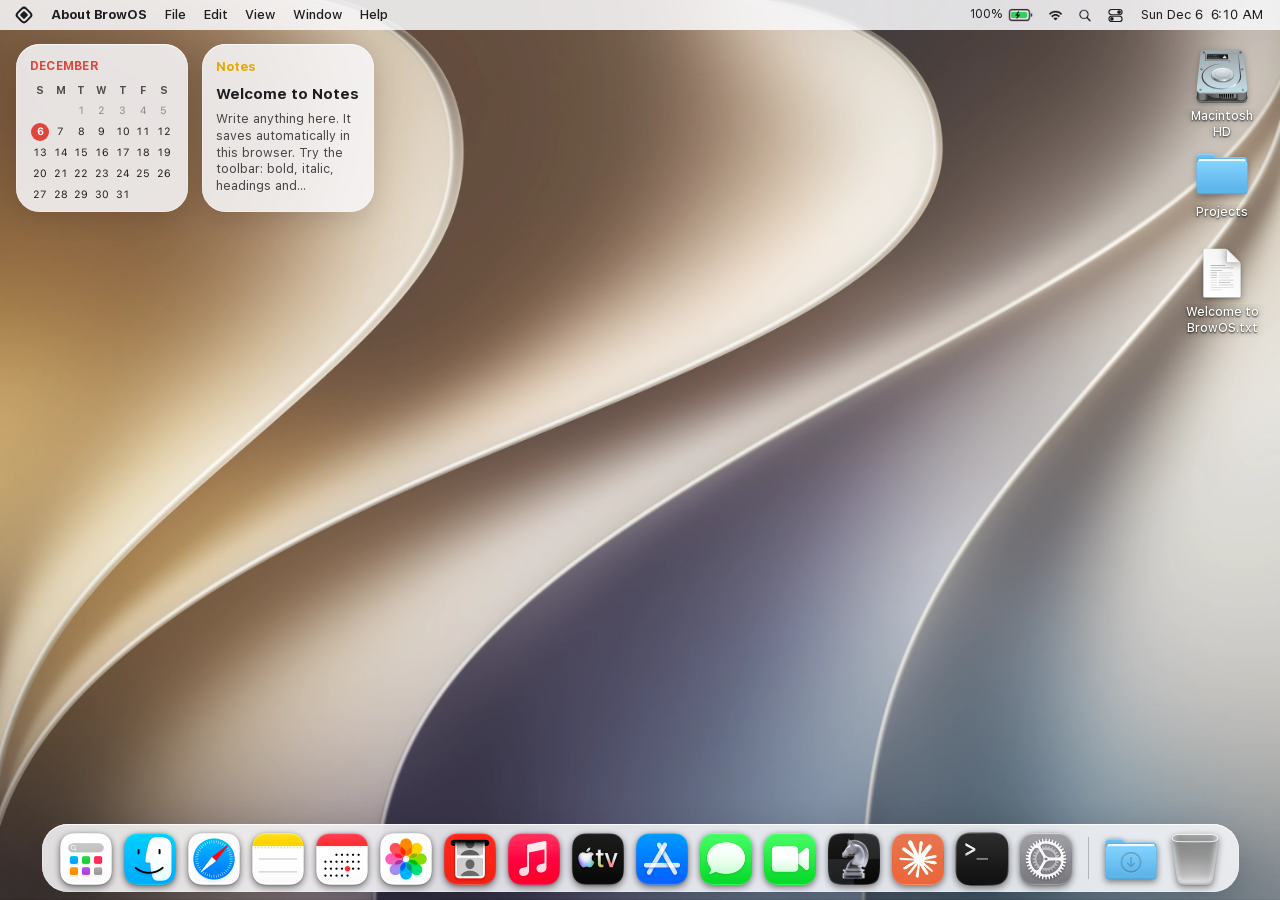
==== commit d535382a: "BrowOS built site (obfuscated) for jsDelivr Fixes Movies on the CDN mirror: the obfuscator no longer" ====
--- a/index.html
+++ b/index.html
@@ -33,10 +33,10 @@
     </script>
     <!-- Boot screen: painted by the browser before any script runs, removed by src/os/boot.ts once the desktop is ready. -->
     <style>#boot{z-index:99999;cursor:none;-webkit-user-select:none;user-select:none;opacity:1;background:#000;place-content:center;justify-items:center;gap:52px;transition:opacity .5s cubic-bezier(.23,1,.32,1);display:grid;position:fixed;inset:0}#boot[data-done=true]{opacity:0;pointer-events:none}#boot .b-logo{width:112px;height:112px;position:relative}#boot .b-logo:before{content:"";border:8px solid #fff;border-radius:16px;position:absolute;inset:20px;transform:rotate(45deg)}#boot .b-logo:after{content:"";background:#fff;border-radius:6px;position:absolute;inset:44px;transform:rotate(45deg)}#boot .b-bar{background:#ffffff38;border-radius:3px;width:200px;height:5px;overflow:hidden}#boot .b-fill{transform-origin:0;background:#fff;border-radius:3px;width:100%;height:100%;transition:transform .6s cubic-bezier(.23,1,.32,1);transform:scaleX(.04)}@media (prefers-reduced-motion:reduce){#boot,#boot .b-fill{transition-duration:.12s}}body:has(#boot:not([data-done=true])){overflow:hidden}</style>
-    <script type="module" crossorigin src="./assets/index-CVNF_BxD.js"></script>
+    <script type="module" crossorigin src="./assets/index-P6NmVLVG.js"></script>
     <link rel="modulepreload" crossorigin href="./assets/rolldown-runtime-CogR6ga-.js">
     <link rel="modulepreload" crossorigin href="./assets/store-BtTUwsmt.js">
-    <link rel="stylesheet" crossorigin href="./assets/index-D16ThBrL.css">
+    <link rel="stylesheet" crossorigin href="./assets/index-BIz8i82w.css">
   </head>
   <body>
     <div id="boot" role="progressbar" aria-label="Starting BrowOS" aria-valuemin="0" aria-valuemax="100"><div class="b-logo"></div><div class="b-bar"><div class="b-fill"></div></div></div>
--- a/assets/index-BIz8i82w.css
+++ b/assets/index-BIz8i82w.css
@@ -0,0 +1 @@
+@font-face{font-family:Inter Variable;font-style:normal;font-display:swap;font-weight:100 900;src:url(./inter-cyrillic-ext-opsz-normal-CfYZpDVp.woff2)format("woff2-variations");unicode-range:U+460-52F,U+1C80-1C8A,U+20B4,U+2DE0-2DFF,U+A640-A69F,U+FE2E-FE2F}@font-face{font-family:Inter Variable;font-style:normal;font-display:swap;font-weight:100 900;src:url(./inter-cyrillic-opsz-normal-BFQXbQ-f.woff2)format("woff2-variations");unicode-range:U+301,U+400-45F,U+490-491,U+4B0-4B1,U+2116}@font-face{font-family:Inter Variable;font-style:normal;font-display:swap;font-weight:100 900;src:url(./inter-greek-ext-opsz-normal-BmPQvyvo.woff2)format("woff2-variations");unicode-range:U+1F??}@font-face{font-family:Inter Variable;font-style:normal;font-display:swap;font-weight:100 900;src:url(./inter-greek-opsz-normal-BM0NlUE_.woff2)format("woff2-variations");unicode-range:U+370-377,U+37A-37F,U+384-38A,U+38C,U+38E-3A1,U+3A3-3FF}@font-face{font-family:Inter Variable;font-style:normal;font-display:swap;font-weight:100 900;src:url(./inter-vietnamese-opsz-normal-Ci9T9ieq.woff2)format("woff2-variations");unicode-range:U+102-103,U+110-111,U+128-129,U+168-169,U+1A0-1A1,U+1AF-1B0,U+300-301,U+303-304,U+308-309,U+323,U+329,U+1EA0-1EF9,U+20AB}@font-face{font-family:Inter Variable;font-style:normal;font-display:swap;font-weight:100 900;src:url(./inter-latin-ext-opsz-normal-DpK-iCPk.woff2)format("woff2-variations");unicode-range:U+100-2BA,U+2BD-2C5,U+2C7-2CC,U+2CE-2D7,U+2DD-2FF,U+304,U+308,U+329,U+1D00-1DBF,U+1E00-1E9F,U+1EF2-1EFF,U+2020,U+20A0-20AB,U+20AD-20C0,U+2113,U+2C60-2C7F,U+A720-A7FF}@font-face{font-family:Inter Variable;font-style:normal;font-display:swap;font-weight:100 900;src:url(./inter-latin-opsz-normal-BwkfbSeq.woff2)format("woff2-variations");unicode-range:U+??,U+131,U+152-153,U+2BB-2BC,U+2C6,U+2DA,U+2DC,U+304,U+308,U+329,U+2000-206F,U+20AC,U+2122,U+2191,U+2193,U+2212,U+2215,U+FEFF,U+FFFD}@font-face{font-family:SF Pro;src:url(../fonts/SF-Pro.woff2)format("woff2");font-weight:100 900;font-style:normal;font-display:swap}@font-face{font-family:SF Pro;src:url(../fonts/SF-Pro-Italic.woff2)format("woff2");font-weight:100 900;font-style:italic;font-display:swap}:root{--font:-apple-system, BlinkMacSystemFont, "SF Pro Text", "SF Pro", "Inter Variable", "Inter", system-ui, sans-serif;--font-display:-apple-system, BlinkMacSystemFont, "SF Pro Display", "SF Pro", "Inter Variable", "Inter", system-ui, sans-serif;--mono:ui-monospace, "SF Mono", Menlo, monospace;--r-xs:6px;--r-sm:8px;--r-md:10px;--r-lg:14px;--r-xl:20px;--r-pill:999px;--s-1:4px;--s-2:8px;--s-3:12px;--s-4:16px;--s-5:24px;--s-6:32px;--ease-out:cubic-bezier(.23, 1, .32, 1);--ease-in-out:cubic-bezier(.77, 0, .175, 1);--ease-drawer:cubic-bezier(.32, .72, 0, 1);--t-press:.12s;--t-fast:.16s;--t-menu:.19s;--t-panel:.3s;--toolbar-h:52px;--tabbar-h:38px;--control:32px;--lightningcss-light:initial;--lightningcss-dark: ;color-scheme:light;--accent:#0a6cff;--accent-hover:#0059d6;--accent-soft:#0a6cff1f;--on-accent:#fff;--danger:#d70015;--danger-soft:#d700151a;--bg:#fff;--chrome:#f3f3f5;--chrome-line:#0000001a;--field:#0000000e;--field-hover:#00000016;--field-focus:#fff;--hover:#0000000f;--press:#0000001a;--tab:transparent;--tab-hover:#0000000b;--tab-active:#fff;--text:#1d1d1f;--text-2:#5f5f66;--text-3:#8a8a91;--border:#0000001a;--surface:#fff;--surface-2:#f6f6f8;--shadow-sm:0 1px 2px #00000014, 0 0 0 .5px #0000000f;--shadow-md:0 8px 28px #00000024, 0 0 0 .5px #0000001a;--shadow-lg:0 24px 64px #00000038, 0 0 0 .5px #0000001a;--scrim:#00000040}:root[data-theme=dark]{--lightningcss-light: ;--lightningcss-dark:initial;color-scheme:dark;--accent:#4a9bff;--accent-hover:#6cb0ff;--accent-soft:#4a9bff2e;--on-accent:#06142b;--danger:#ff6a75;--danger-soft:#ff6a7524;--bg:#1a1a1c;--chrome:#2b2b2e;--chrome-line:#ffffff17;--field:#ffffff14;--field-hover:#ffffff1f;--field-focus:#1a1a1c;--hover:#ffffff17;--press:#ffffff26;--tab-hover:#ffffff0f;--tab-active:#3b3b3f;--text:#f5f5f7;--text-2:#b0b0b8;--text-3:#86868e;--border:#ffffff1f;--surface:#242427;--surface-2:#2d2d31;--shadow-sm:0 1px 2px #0006, 0 0 0 .5px #ffffff14;--shadow-md:0 8px 28px #00000080, 0 0 0 .5px #ffffff1f;--shadow-lg:0 24px 64px #0009, 0 0 0 .5px #ffffff1f;--scrim:#00000080}:root[data-motion=reduced]{--t-press:1ms;--t-fast:1ms;--t-menu:1ms;--t-panel:1ms}@media (prefers-reduced-motion:reduce){:root{--t-press:1ms;--t-fast:1ms;--t-menu:1ms;--t-panel:1ms}}*,:before,:after{box-sizing:border-box}html,body,#root{height:100%;margin:0}body{font:14px/1.45 var(--font);background:var(--bg);color:var(--text);-webkit-font-smoothing:antialiased;font-optical-sizing:auto;font-feature-settings:"calt", "kern";-webkit-text-size-adjust:100%;overscroll-behavior:none;-webkit-tap-highlight-color:transparent;overflow:hidden}button,input,select{font:inherit;color:inherit}button{cursor:default;touch-action:manipulation;background:0 0;border:0;padding:0}a{color:var(--accent);text-decoration:none}h1,h2,h3,p{margin:0}ul{margin:0;padding:0;list-style:none}[hidden]{display:none!important}.sr-only{clip:rect(0 0 0 0);white-space:nowrap;width:1px;height:1px;position:absolute;overflow:hidden}:focus-visible{outline:2px solid var(--accent);outline-offset:2px}::selection{background:var(--accent-soft)}.theme-fade,.theme-fade *,.theme-fade :before,.theme-fade :after{transition:background-color .25s,color .25s,border-color .25s,box-shadow .25s!important}.app{background:var(--chrome);height:100%;padding-bottom:env(safe-area-inset-bottom);flex-direction:column;display:flex;position:relative;overflow:hidden}.icon-btn{width:var(--control);height:var(--control);border-radius:var(--r-sm);color:var(--text-2);transition:background-color var(--t-fast) ease, color var(--t-fast) ease, transform var(--t-press) var(--ease-out), opacity var(--t-fast) ease;flex:none;place-items:center;display:inline-grid}.icon-btn:active:not(:disabled){background:var(--press);transform:scale(.94)}.icon-btn:disabled{opacity:.35}.icon-btn[data-on=true]{color:var(--accent)}.icon-btn.tiny{border-radius:var(--r-xs);width:22px;height:22px}@media (hover:hover) and (pointer:fine){.icon-btn:hover:not(:disabled){background:var(--hover);color:var(--text)}}.btn{border-radius:var(--r-sm);background:var(--field);white-space:nowrap;min-height:32px;transition:background-color var(--t-fast) ease, transform var(--t-press) var(--ease-out), opacity var(--t-fast) ease;justify-content:center;align-items:center;gap:6px;padding:0 14px;font-size:13px;font-weight:500;display:inline-flex}.btn:active:not(:disabled){transform:scale(.97)}.btn:disabled{opacity:.45}.btn-primary{background:var(--accent);color:var(--on-accent)}.btn-danger{background:var(--danger);color:#fff}.btn-danger-outline{color:var(--danger);background:var(--danger-soft)}@media (hover:hover) and (pointer:fine){.btn:hover:not(:disabled){background:var(--field-hover)}.btn-primary:hover:not(:disabled){background:var(--accent-hover)}.btn-danger:hover:not(:disabled){filter:brightness(1.08);background:var(--danger)}}.link-btn{color:var(--text-2);border-radius:var(--r-pill);transition:background-color var(--t-fast) ease, color var(--t-fast) ease;align-items:center;gap:5px;padding:6px 10px;font-size:12.5px;display:inline-flex}@media (hover:hover) and (pointer:fine){.link-btn:hover{background:var(--hover);color:var(--text)}}.field{border-radius:var(--r-sm);background:var(--field);width:100%;min-height:32px;transition:background-color var(--t-fast) ease, border-color var(--t-fast) ease, box-shadow var(--t-fast) ease;border:1px solid #0000;outline:none;padding:0 10px}.field:focus{background:var(--field-focus);border-color:var(--accent);box-shadow:0 0 0 3px var(--accent-soft)}.field[aria-invalid=true]{border-color:var(--danger)}select.field{padding-right:6px}.toolbar{align-items:center;gap:var(--s-2);height:var(--toolbar-h);padding:0 var(--s-3);background:var(--chrome);z-index:20;display:flex;position:relative}.nav-group,.action-group{flex:none;align-items:center;gap:2px;display:flex}.menu-anchor{position:relative}.address{flex:1;min-width:0;max-width:760px;margin:0 auto;position:relative}.address-field{display:block;position:relative}.address-lead{color:var(--text-3);pointer-events:none;transition:color var(--t-fast) ease;display:grid;position:absolute;top:50%;left:11px;transform:translateY(-50%)}.address-input{width:100%;height:var(--control);border-radius:var(--r-md);background:var(--field);text-overflow:ellipsis;transition:background-color var(--t-fast) ease, box-shadow var(--t-fast) ease, border-color var(--t-fast) ease;border:1px solid #0000;outline:none;padding:0 12px 0 32px}.address-input[data-display=true]{text-align:center;padding-left:32px;padding-right:32px;font-weight:500}.address-input::placeholder{color:var(--text-3);font-weight:400}@media (hover:hover) and (pointer:fine){.address-input:hover:not(:focus){background:var(--field-hover)}}.address-input:focus{background:var(--field-focus);border-color:var(--accent);box-shadow:0 0 0 3.5px var(--accent-soft)}.address[data-focused=true] .address-lead{color:var(--accent)}.suggest{background:var(--surface);border-radius:var(--r-lg);box-shadow:var(--shadow-md);transform-origin:top;opacity:0;pointer-events:none;visibility:hidden;transition:opacity var(--t-menu) var(--ease-out), transform var(--t-menu) var(--ease-out), visibility 0s linear var(--t-menu);z-index:40;padding:5px;position:absolute;top:calc(100% + 6px);left:0;right:0;transform:scale(.98)translateY(-4px)}.suggest[data-open=true]{opacity:1;pointer-events:auto;visibility:visible;transition-delay:0s;transform:none}.suggest-row{border-radius:var(--r-sm);text-align:left;align-items:center;gap:10px;width:100%;height:38px;padding:0 10px;display:flex}.suggest-row[data-active=true]{background:var(--accent);color:var(--on-accent)}.suggest-icon{width:18px;color:var(--text-2);flex:none;place-items:center;display:grid}.suggest-row[data-active=true] .suggest-icon,.suggest-row[data-active=true] .suggest-detail{color:inherit}.suggest-label{white-space:nowrap;text-overflow:ellipsis;flex:0 auto;max-width:55%;font-weight:500;overflow:hidden}.suggest-detail{color:var(--text-3);white-space:nowrap;text-overflow:ellipsis;min-width:0;font-size:12.5px;overflow:hidden}.loadbar{pointer-events:none;opacity:0;height:2px;transition:opacity .2s 80ms;position:absolute;bottom:0;left:0;right:0;overflow:hidden}.loadbar:after{content:"";background:var(--accent);transform-origin:0;position:absolute;inset:0;transform:scaleX(0)}.loadbar[data-loading=true]{opacity:1;transition:none}.loadbar[data-loading=true]:after{animation:9s cubic-bezier(.1,.7,.2,1) forwards load}.loadbar[data-loading=false]:after{transform:scaleX(1)}@keyframes load{0%{transform:scaleX(0)}to{transform:scaleX(.9)}}@keyframes spin{to{transform:rotate(360deg)}}.spinner{border:2px solid var(--border);border-top-color:var(--accent);border-radius:50%;width:13px;height:13px;animation:.7s linear infinite spin}.star{transition:color var(--t-fast) ease}.star-on{animation:pop .34s var(--ease-out)}@keyframes pop{0%{transform:scale(.7)}55%{transform:scale(1.22)}to{transform:scale(1)}}.menu{background:var(--surface);border-radius:var(--r-lg);width:248px;box-shadow:var(--shadow-md);transform-origin:100% 0;opacity:0;visibility:hidden;pointer-events:none;transition:opacity var(--t-menu) var(--ease-out), transform var(--t-menu) var(--ease-out), visibility 0s linear var(--t-menu);z-index:50;padding:5px;position:absolute;top:calc(100% + 8px);right:0;transform:scale(.95)}.menu[data-open=true]{opacity:1;visibility:visible;pointer-events:auto;transition-delay:0s;transform:none}.menu-item{border-radius:var(--r-sm);width:100%;height:32px;color:var(--text);text-align:left;align-items:center;gap:10px;padding:0 10px;transition:background-color 80ms;display:flex}.menu-item:disabled{opacity:.4}.menu-item svg{color:var(--text-2);flex:none}.menu-item span{flex:1}.menu-item:hover:not(:disabled),.menu-item:focus-visible{background:var(--accent);color:var(--on-accent);outline:none}.menu-item:hover:not(:disabled) svg,.menu-item:focus-visible svg,.menu-item:hover:not(:disabled) kbd,.menu-item:focus-visible kbd{color:inherit}.menu-hint{font:11.5px var(--font);color:var(--text-3);background:0 0;border:0;padding:0}.menu-sep{background:var(--border);height:1px;margin:5px 6px}.tabbar{height:var(--tabbar-h);padding:0 var(--s-3) 6px;background:var(--chrome);border-bottom:1px solid var(--chrome-line);align-items:center;gap:4px;display:flex}.tabs{scrollbar-width:none;flex:0 auto;align-items:center;gap:3px;min-width:0;height:100%;display:flex;overflow-x:auto}.tabs::-webkit-scrollbar{display:none}.tab{border-radius:var(--r-sm);background:var(--tab);min-width:112px;max-width:220px;height:30px;transition:background-color var(--t-fast) ease, box-shadow var(--t-fast) ease, max-width .18s var(--ease-out), min-width .18s var(--ease-out), flex-basis .18s var(--ease-out), opacity .15s ease, transform .18s var(--ease-out);flex:180px;align-items:center;display:flex;position:relative;overflow:hidden}.tab[data-state=entering]{opacity:0;flex-basis:0;min-width:0;max-width:0;transform:scale(.96)}.tab[data-state=closing]{opacity:0;pointer-events:none;flex-basis:0;min-width:0;max-width:0;transition-duration:.15s;transform:scale(.96)}@media (hover:hover) and (pointer:fine){.tab:hover:not([data-active=true]){background:var(--tab-hover)}}.tab[data-active=true]{background:var(--tab-active);box-shadow:var(--shadow-sm)}.tab-main{text-align:left;min-width:0;height:100%;color:var(--text-2);flex:1;align-items:center;gap:7px;padding:0 4px 0 9px;display:flex}.tab[data-active=true] .tab-main{color:var(--text)}.tab-icon{width:16px;height:16px;color:var(--text-3);flex:none;place-items:center;display:grid}.newtab-dot{border:1.5px solid var(--text-3);border-radius:3px;width:9px;height:9px}.tab-title{white-space:nowrap;text-overflow:ellipsis;flex:1;min-width:0;font-size:12.5px;font-weight:500;overflow:hidden}.tab-close{width:20px;height:20px;color:var(--text-3);opacity:0;transition:opacity var(--t-fast) ease, background-color var(--t-fast) ease;border-radius:5px;place-items:center;margin-right:5px;display:grid}.tab[data-active=true] .tab-close,.tab:focus-within .tab-close{opacity:1}@media (hover:hover) and (pointer:fine){.tab:hover .tab-close{opacity:1}.tab-close:hover{background:var(--hover);color:var(--text)}}@media (hover:none){.tab-close{opacity:1}}.new-tab-btn{width:28px;height:28px}.favicon{object-fit:contain;border-radius:3px;display:block}.favicon-fallback{color:var(--text-3)}.viewport{background:var(--bg);flex:1;min-height:0;position:relative}.frame{flex-direction:column;display:flex;position:absolute;inset:0}.frame-el{width:100%;animation:frame-in .22s var(--ease-out);background:#fff;border:0;flex:1}@keyframes frame-in{0%{opacity:0}}.frame-hint{border-radius:var(--r-pill);background:var(--surface);max-width:calc(100% - 24px);color:var(--text-2);box-shadow:var(--shadow-md);animation:hint-in .26s var(--ease-out) .6s backwards;align-items:center;gap:8px;padding:6px 6px 6px 12px;font-size:12.5px;display:flex;position:absolute;bottom:14px;left:50%;transform:translate(-50%)}.frame-hint span{text-overflow:ellipsis;white-space:nowrap;overflow:hidden}.frame-hint a{white-space:nowrap;align-items:center;gap:4px;font-weight:600;display:inline-flex}.frame-hint svg{flex:none}@keyframes hint-in{0%{opacity:0;transform:translate(-50%,8px)}}.blocked{padding:var(--s-5);background:var(--bg);flex:1;place-items:center;display:grid}.blocked-card{text-align:center;justify-items:center;gap:var(--s-3);max-width:420px;animation:rise .32s var(--ease-out);display:grid}.blocked-card h2{font:600 21px/1.2 var(--font-display);letter-spacing:-.015em}.blocked-card p{color:var(--text-2);text-wrap:pretty}.blocked-icon{background:var(--surface-2);width:64px;height:64px;box-shadow:var(--shadow-sm);margin-bottom:var(--s-2);border-radius:16px;place-items:center;display:grid;position:relative}.blocked-badge{background:var(--bg);color:#c77700;width:24px;height:24px;box-shadow:var(--shadow-sm);border-radius:50%;place-items:center;display:grid;position:absolute;bottom:-6px;right:-6px}.blocked-actions{gap:var(--s-2);margin-top:var(--s-2);flex-wrap:wrap;justify-content:center;display:flex}@keyframes rise{0%{opacity:0;transform:translateY(8px)}}.ntp{--ntp-fg:var(--text);--ntp-fg2:var(--text-2);--ntp-glass:#fff9;background-position:50%;background-size:cover;position:absolute;inset:0;overflow-y:auto}.ntp[data-bg=mist]{background-color:#e9eef6;background-image:radial-gradient(1200px 600px at 20% -10%,#fff 0%,#0000 60%),radial-gradient(900px 500px at 90% 10%,#dbe7ff 0%,#0000 60%)}.ntp[data-bg=dusk]{background-color:#f1e6ee;background-image:radial-gradient(1000px 600px at 80% -10%,#ffd9c7 0%,#0000 60%),radial-gradient(900px 600px at 0 100%,#d9d2f5 0%,#0000 60%)}.ntp[data-bg=meadow]{background-color:#e6f0e4;background-image:radial-gradient(1000px 600px at 10% -10%,#f6ffd9 0%,#0000 60%),radial-gradient(900px 500px at 100% 100%,#cde9dc 0%,#0000 60%)}.ntp[data-bg=graphite]{--ntp-fg:#f5f5f7;--ntp-fg2:#b4b4bd;--ntp-glass:#ffffff1a;background-color:#1d1d20;background-image:radial-gradient(1000px 600px at 50% -20%,#3a3a42 0%,#0000 65%)}.ntp[data-bg=paper]{background-color:#fbfaf7}:root[data-theme=dark] .ntp[data-bg=mist]{--ntp-fg:#f5f5f7;--ntp-fg2:#b4b4bd;--ntp-glass:#ffffff17;background-color:#16181d;background-image:radial-gradient(1200px 600px at 20% -10%,#2a3342 0%,#0000 60%),radial-gradient(900px 500px at 90% 10%,#1f2b4a 0%,#0000 60%)}:root[data-theme=dark] .ntp[data-bg=dusk]{--ntp-fg:#f5f5f7;--ntp-fg2:#b4b4bd;--ntp-glass:#ffffff17;background-color:#1c161b;background-image:radial-gradient(1000px 600px at 80% -10%,#4a2e2a 0%,#0000 60%),radial-gradient(900px 600px at 0 100%,#2b2550 0%,#0000 60%)}:root[data-theme=dark] .ntp[data-bg=meadow]{--ntp-fg:#f5f5f7;--ntp-fg2:#b4b4bd;--ntp-glass:#ffffff17;background-color:#131a15;background-image:radial-gradient(1000px 600px at 10% -10%,#2c3a1f 0%,#0000 60%),radial-gradient(900px 500px at 100% 100%,#1b3b30 0%,#0000 60%)}:root[data-theme=dark] .ntp[data-bg=paper]{--ntp-fg:#f5f5f7;--ntp-fg2:#b4b4bd;--ntp-glass:#ffffff17;background-color:#1b1b1d}.ntp[style*=background-image]{--ntp-fg:#fff;--ntp-fg2:#ffffffd9;--ntp-glass:#14141873}.ntp{color:var(--ntp-fg)}.ntp-inner>*{min-width:0;max-width:100%}.ntp-inner{justify-content:center;align-items:center;gap:var(--s-5);width:100%;min-height:100%;padding:var(--s-6) var(--s-4) 64px;flex-direction:column;max-width:760px;margin:0 auto;display:flex}.ntp-clock{text-align:center;animation:rise .42s var(--ease-out) backwards}.ntp-time{font:600 clamp(52px, 11vw, 88px)/1 var(--font-display);letter-spacing:-.04em;font-variant-numeric:tabular-nums}.ntp-date{color:var(--ntp-fg2);letter-spacing:.005em;margin-top:10px;font-size:15px}.ntp-search{width:100%;max-width:560px;animation:rise .42s var(--ease-out) 40ms backwards;position:relative}.ntp-search svg{z-index:1;color:var(--ntp-fg2);pointer-events:none;position:absolute;top:50%;left:18px;transform:translateY(-50%)}.ntp-search input{border-radius:var(--r-pill);border:1px solid var(--border);background:var(--ntp-glass);width:100%;height:52px;color:var(--ntp-fg);box-shadow:var(--shadow-sm);-webkit-backdrop-filter:blur(12px);backdrop-filter:blur(12px);transition:box-shadow var(--t-fast) ease, border-color var(--t-fast) ease, background-color var(--t-fast) ease;outline:none;padding:0 20px 0 48px;font-size:16px}.ntp-search input::placeholder{color:var(--ntp-fg2)}.ntp-search input:focus{border-color:var(--accent);box-shadow:0 0 0 4px var(--accent-soft), var(--shadow-sm)}.ntp-section{gap:var(--s-3);grid-template-columns:minmax(0,1fr);justify-items:center;width:100%;display:grid}.ntp-h{text-transform:uppercase;letter-spacing:.06em;color:var(--ntp-fg2);font-size:12px;font-weight:600}.ntp-grid{gap:var(--s-3) var(--s-2);grid-template-columns:repeat(auto-fill,minmax(92px,1fr));width:100%;max-width:640px;display:grid}.tile-wrap{animation:rise .38s var(--ease-out) calc(80ms + var(--i,0) * 35ms) backwards;position:relative}.tile{border-radius:var(--r-lg);width:100%;transition:transform var(--t-press) var(--ease-out), background-color var(--t-fast) ease;justify-items:center;gap:8px;padding:10px 4px 8px;display:grid}.tile:active{transform:scale(.96)}@media (hover:hover) and (pointer:fine){.tile:hover{background:var(--ntp-glass)}}.tile-icon{background:var(--surface);width:56px;height:56px;color:var(--text-2);box-shadow:var(--shadow-sm);border-radius:15px;place-items:center;display:grid}.tile-add .tile-icon{border:1.5px dashed var(--border);box-shadow:none;color:var(--ntp-fg2);background:0 0}.tile-label{max-width:100%;color:var(--ntp-fg);white-space:nowrap;text-overflow:ellipsis;font-size:12px;overflow:hidden}.tile-remove{background:var(--surface);width:22px;height:22px;color:var(--text);box-shadow:var(--shadow-md);animation:pop .24s var(--ease-out);border-radius:50%;place-items:center;display:grid;position:absolute;top:2px;right:10px}.ntp-chips{gap:var(--s-2);flex-wrap:wrap;justify-content:center;display:flex}.chip{border-radius:var(--r-pill);background:var(--ntp-glass);height:30px;color:var(--ntp-fg);transition:transform var(--t-press) var(--ease-out), background-color var(--t-fast) ease;align-items:center;gap:7px;padding:0 12px;font-size:12.5px;display:inline-flex}.chip:active{transform:scale(.96)}.ntp-empty{color:var(--ntp-fg2)}.modal-scrim{background:var(--scrim);padding:var(--s-4);z-index:5;place-items:center;animation:.18s fade;display:grid;position:absolute;inset:0}.modal{gap:var(--s-3);width:100%;max-width:360px;padding:var(--s-5);border-radius:var(--r-xl);background:var(--surface);color:var(--text);box-shadow:var(--shadow-lg);animation:modal-in .24s var(--ease-out);display:grid}.modal h2{font:600 17px var(--font-display)}.modal label{color:var(--text-2);gap:6px;font-size:12.5px;display:grid}.modal input{border-radius:var(--r-sm);background:var(--field);height:36px;color:var(--text);border:1px solid #0000;outline:none;padding:0 12px;font-size:14px}.modal input:focus{background:var(--field-focus);border-color:var(--accent);box-shadow:0 0 0 3px var(--accent-soft)}.modal-actions{justify-content:flex-end;gap:var(--s-2);margin-top:var(--s-2);display:flex}@keyframes fade{0%{opacity:0}}@keyframes modal-in{0%{opacity:0;transform:scale(.96)}}.panel-scrim{background:var(--scrim);opacity:0;pointer-events:none;transition:opacity var(--t-panel) var(--ease-out);z-index:30;position:absolute;inset:0}.panel-scrim[data-open=true]{opacity:1;pointer-events:auto}.panel{top:calc(var(--toolbar-h) + var(--tabbar-h) + 8px);background:var(--surface);border-radius:var(--r-xl);width:min(400px,100% - 16px);box-shadow:var(--shadow-lg);visibility:hidden;transition:transform var(--t-panel) var(--ease-drawer), visibility 0s linear var(--t-panel);z-index:31;outline:none;flex-direction:column;display:flex;position:absolute;bottom:8px;right:8px;overflow:hidden;transform:translate(calc(100% + 16px))}.panel[data-open=true]{visibility:visible;transition-delay:0s;transform:none}.panel-head{padding:var(--s-4) var(--s-3) var(--s-2) var(--s-5);justify-content:space-between;align-items:center;display:flex}.panel-head h2{font:600 20px var(--font-display);letter-spacing:-.02em}.panel-body{padding:0 var(--s-3) var(--s-4);overscroll-behavior:contain;flex:1;animation:.2s fade;overflow-y:auto}.panel-tools{gap:var(--s-2);padding:var(--s-1) var(--s-2) var(--s-3);align-items:center;display:flex}.panel-tools .field{flex:1;min-width:0}.confirm{gap:var(--s-2);display:flex}.note{color:var(--text-3);padding:0 var(--s-2) var(--s-2);text-wrap:pretty;font-size:12px}.group-h{color:var(--text-3);text-transform:uppercase;letter-spacing:.05em;padding:var(--s-3) var(--s-2) var(--s-1);font-size:12px;font-weight:600}.list{gap:1px;display:grid}.row{border-radius:var(--r-md);transition:background-color var(--t-fast) ease;align-items:center;display:flex;position:relative}@media (hover:hover) and (pointer:fine){.row:hover{background:var(--hover)}}.row:focus-within{background:var(--hover)}.row-main{text-align:left;border-radius:var(--r-md);flex:1;align-items:center;gap:12px;min-width:0;padding:8px 10px;display:flex}.row-text{flex:1;min-width:0;display:grid}.row-title{white-space:nowrap;text-overflow:ellipsis;font-weight:500;overflow:hidden}.row-sub{color:var(--text-3);white-space:nowrap;text-overflow:ellipsis;font-size:12px;overflow:hidden}.row-time{color:var(--text-3);font-variant-numeric:tabular-nums;flex:none;font-size:12px}.row-actions{opacity:0;transition:opacity var(--t-fast) ease;flex:none;padding-right:4px;display:flex}.row-actions .icon-btn{width:28px;height:28px}.row:hover .row-actions,.row:focus-within .row-actions{opacity:1}.row:hover .row-time{display:none}@media (hover:none){.row-actions{opacity:1}.row-time{display:none}}.row-edit{width:auto;position:absolute;top:50%;left:42px;right:96px;transform:translateY(-50%)}.row-main .favicon,.row-main .favicon-fallback{flex:none}.empty{text-align:center;color:var(--text-3);padding:56px var(--s-5);text-wrap:balance;justify-items:center;gap:4px;display:grid}.empty svg{margin-bottom:var(--s-2)}.empty strong{color:var(--text-2);font-weight:600}.settings{gap:var(--s-2);padding:0 var(--s-2);display:grid}.settings section{gap:var(--s-3);padding-bottom:var(--s-3);display:grid}.settings .group-h{padding-bottom:0;padding-left:0}.settings .note{padding:0}.stack{gap:6px;font-size:13px;font-weight:500;display:grid}.stack small,.switch-row small{color:var(--text-3);font-size:12px;font-weight:400;display:block}.stack small.bad{color:var(--danger)}.segmented{border-radius:var(--r-md);background:var(--field);grid-template-columns:repeat(3,1fr);gap:2px;padding:2px;display:grid}.segmented button{height:30px;color:var(--text-2);transition:background-color var(--t-fast) ease, color var(--t-fast) ease, box-shadow var(--t-fast) ease, transform var(--t-press) var(--ease-out);border-radius:8px;justify-content:center;align-items:center;gap:6px;font-size:13px;font-weight:500;display:flex}.segmented button:active{transform:scale(.97)}.segmented button[data-on=true]{background:var(--surface);color:var(--text);box-shadow:var(--shadow-sm)}:root[data-theme=dark] .segmented button[data-on=true]{background:var(--tab-active)}.switch-row{justify-content:space-between;align-items:center;gap:var(--s-4);font-weight:500;display:flex}input[role=switch]{appearance:none;background:var(--field-hover);cursor:default;border-radius:12px;flex:none;width:40px;height:24px;transition:background-color .2s;position:relative}input[role=switch]:after{content:"";width:20px;height:20px;transition:transform .22s var(--ease-out);background:#fff;border-radius:50%;position:absolute;top:2px;left:2px;box-shadow:0 1px 3px #0000004d}input[role=switch]:checked{background:var(--accent)}input[role=switch]:checked:after{transform:translate(16px)}.swatches{gap:var(--s-3);flex-wrap:wrap;display:flex}.swatch{width:40px;height:40px;box-shadow:inset 0 0 0 1px var(--border);transition:transform var(--t-press) var(--ease-out), box-shadow var(--t-fast) ease;border-radius:12px}.swatch:active{transform:scale(.94)}.swatch[data-on=true]{box-shadow:0 0 0 2px var(--surface), 0 0 0 4px var(--accent)}.swatch[data-bg=mist]{background:linear-gradient(135deg,#fff,#cfdcf5)}.swatch[data-bg=dusk]{background:linear-gradient(135deg,#ffd9c7,#cfc6f3)}.swatch[data-bg=meadow]{background:linear-gradient(135deg,#f1ffc9,#bfe3d2)}.swatch[data-bg=graphite]{background:linear-gradient(135deg,#46464f,#1a1a1d)}.swatch[data-bg=paper]{background:#fbfaf7}.swatch-custom{color:var(--text-2);background:var(--field);place-items:center;font-size:20px;display:grid}.confirm-box{gap:var(--s-3);padding:var(--s-3);border-radius:var(--r-md);background:var(--danger-soft);animation:.16s fade;display:grid}.keys{gap:2px;margin:0;display:grid}.keys>div{justify-content:space-between;gap:var(--s-3);padding:6px 0;font-size:13px;display:flex}.keys dt{color:var(--text-2)}.keys dd{color:var(--text-3);white-space:nowrap;align-items:center;gap:3px;margin:0;font-size:12px;display:flex}kbd{font:500 11.5px var(--font);text-align:center;background:var(--field);min-width:20px;color:var(--text-2);border:1px solid var(--border);border-radius:5px;padding:1px 6px}.about{text-align:center;color:var(--text-3);padding:var(--s-3) 0;font-size:12px}.toast{opacity:0;pointer-events:none;border-radius:var(--r-pill);background:var(--text);color:var(--bg);box-shadow:var(--shadow-md);max-width:calc(100% - 32px);transition:opacity .18s var(--ease-out), transform .22s var(--ease-out);z-index:60;padding:9px 16px;font-size:13px;font-weight:500;position:absolute;bottom:24px;left:50%;transform:translate(-50%,12px)scale(.97)}.toast[data-shown=true]{opacity:1;transform:translate(-50%)}@media (max-width:720px){.toolbar{padding:0 var(--s-2);gap:4px}.tabbar,.toolbar{padding-left:8px;padding-right:8px}.tab{flex-basis:140px;min-width:96px}.address-input[data-display=true]{font-weight:500}}@media (max-width:560px){.hide-sm{display:none}.address-input{font-size:16px}.panel{border-radius:var(--r-xl) var(--r-xl) 0 0;width:100%;height:86%;max-height:86%;padding-bottom:env(safe-area-inset-bottom);inset:auto 0 0;transform:translateY(100%)}.panel[data-open=true]{transform:none}.frame-hint span{display:none}.ntp-grid{grid-template-columns:repeat(auto-fill,minmax(78px,1fr))}.menu{width:min(248px,100vw - 16px)}}@media (max-width:420px){.hide-xs{display:none}}@media (prefers-contrast:more){:root{--border:#00000073;--text-3:#55555b}:root[data-theme=dark]{--border:#ffffff80;--text-3:#c3c3ca}}@media (prefers-reduced-transparency:reduce){.ntp-search input{-webkit-backdrop-filter:none}}:root[data-motion=reduced] *,:root[data-motion=reduced] :before,:root[data-motion=reduced] :after{animation-duration:1ms!important;animation-delay:0s!important}:root[data-motion=reduced] .spin,:root[data-motion=reduced] .spinner{animation-duration:1.6s!important;animation-iteration-count:infinite!important}:root[data-motion=reduced] .loadbar[data-loading=true]:after{animation:none;transform:scaleX(.6)}:root[data-motion=reduced] .panel,:root[data-motion=reduced] .menu,:root[data-motion=reduced] .suggest{transform:none}:root[data-motion=reduced] .panel{opacity:0;transition:opacity .12s,visibility 0s linear .12s}:root[data-motion=reduced] .panel[data-open=true]{opacity:1}:root[data-motion=reduced] .tab{transform:none}@media (prefers-reduced-motion:reduce){*,:before,:after{animation-duration:1ms!important;animation-delay:0s!important}.spin,.spinner{animation-duration:1.6s!important;animation-iteration-count:infinite!important}.loadbar[data-loading=true]:after{animation:none;transform:scaleX(.6)}.panel,.menu,.suggest,.tab{transform:none!important}}:root{--glass:.6;--blurk:calc(.5 + var(--glass) * .8);--t-win:.2s;--t-min:.32s;--menubar:30px;--material:rgba(246, 246, 248, calc(.45 + var(--glass) * .45));--material-strong:rgba(250, 250, 252, calc(.6 + var(--glass) * .43));--hairline:#ffffff80;--dock-bg:rgba(255, 255, 255, calc(.15 + var(--glass) * .32));--dock-line:#ffffff8c;--bar-fg:#fff;--bar-bg:#1e1e2247}:root[data-theme=dark]{--material:rgba(44, 44, 48, calc(.45 + var(--glass) * .45));--material-strong:rgba(40, 40, 44, calc(.6 + var(--glass) * .47));--hairline:#ffffff1f;--dock-bg:rgba(40, 40, 46, calc(.2 + var(--glass) * .37));--dock-line:#ffffff29;--bar-bg:#14141852}:root[data-motion=reduced]{--t-win:1ms;--t-min:1ms}@media (prefers-reduced-motion:reduce){:root{--t-win:1ms;--t-min:1ms}}html,body,#root{overscroll-behavior:none}.desktop{-webkit-user-select:none;user-select:none;background:#111;font-size:13px;position:fixed;inset:0;overflow:hidden}.desktop input,.desktop textarea,.desktop pre,.desktop .term,.desktop [contenteditable]{-webkit-user-select:text;user-select:text}.material{background:var(--material);-webkit-backdrop-filter:blur(calc(28px * var(--blurk))) saturate(180%);backdrop-filter:blur(calc(28px * var(--blurk))) saturate(180%)}:root[data-transparency=reduced] .menubar,:root[data-transparency=reduced] .dock,:root[data-transparency=reduced] .ctx,:root[data-transparency=reduced] .panel-pop,:root[data-transparency=reduced] .spot,:root[data-transparency=reduced] .banner{background:var(--material-strong);-webkit-backdrop-filter:none}:root[data-transparency=reduced] .menubar{color:var(--text)}@media (prefers-reduced-transparency:reduce){.menubar,.dock,.ctx,.panel-pop,.spot,.banner{background:var(--material-strong)!important;-webkit-backdrop-filter:none!important}}.wallpaper{background-position:50%;background-size:cover;transition:opacity .4s;position:absolute;inset:0}.desktop:has(.mission[data-shown=true]) .wallpaper{filter:brightness(.6);transition:filter .3s}.desktop:has(.mission[data-shown=true]) .desk-area{opacity:.2}.desk-area{transition:opacity .2s}.menubar{z-index:1000;color:var(--bar-fg);background:var(--bar-bg);-webkit-backdrop-filter:blur(calc(24px * var(--blurk))) saturate(180%);backdrop-filter:blur(calc(24px * var(--blurk))) saturate(180%);text-shadow:0 0 1px #0003;transition:transform .22s var(--ease-out);justify-content:space-between;align-items:center;padding:0 8px;font-size:13px;display:flex;position:fixed;top:0;left:0;right:0}.menubar[data-hidden=true]{transform:translateY(-100%)}.menubar-edge{z-index:999;height:6px;position:fixed;top:0;left:0;right:0}@media (prefers-reduced-motion:reduce){.menubar[data-hidden=true]{opacity:0;pointer-events:none;transform:none}}.mb-left,.mb-right{align-items:center;gap:2px;min-width:0;display:flex}.mb-btn{height:22px;color:inherit;white-space:nowrap;border-radius:5px;align-items:center;gap:5px;padding:0 9px;transition:background-color 90ms;display:inline-flex}@media (hover:hover){.mb-btn:hover,.mb-btn[data-on=true]{background:#fff3}}.mb-btn:active{background:#ffffff4d}.mb-btn:focus-visible{outline-offset:-2px;outline:2px solid #fff}.mb-icon{padding:0 7px}.mb-app{padding:0 9px;font-weight:700}.mb-menus{display:flex}.mb-status{align-items:center;gap:4px;padding:0 6px;font-size:12px;display:inline-flex}.mb-clock{font-variant-numeric:tabular-nums;gap:8px}.mb-bell{opacity:.9}.logo-mark{border:2px solid #fff;border-radius:4px;width:14px;height:14px;position:relative;transform:rotate(45deg)}.logo-mark:after{content:"";background:#fff;border-radius:1px;position:absolute;inset:2px}.desk-area{z-index:2;pointer-events:none;position:fixed;left:0;right:0}.desk-icons{pointer-events:auto;direction:ltr;flex-flow:column wrap-reverse;align-content:flex-start;gap:4px;padding:12px;display:flex;position:absolute;inset:0}.desk-cell{display:contents}.desk-icon{color:#fff;border-radius:8px;align-content:start;justify-items:center;gap:4px;width:92px;height:92px;padding:6px 4px;display:grid}.desk-icon[data-sel=true]{background:#ffffff38}.desk-icon:focus-visible{outline:2px solid #fff}.desk-label{text-align:center;text-shadow:0 1px 3px #000000b3;-webkit-line-clamp:2;word-break:break-word;border-radius:4px;-webkit-box-orient:vertical;max-width:84px;padding:1px 5px;font-size:12px;line-height:1.25;display:-webkit-box;overflow:hidden}.desk-icon[data-sel=true] .desk-label{background:var(--accent);text-shadow:none}.desk-rename{width:86px;font:inherit;text-align:center;border:1px solid var(--accent);background:var(--surface);color:var(--text);border-radius:4px;outline:none;padding:1px 2px;font-size:12px}.hd-ico{background:linear-gradient(#e9e9ee,#b8b8c2);border-radius:8px;place-items:end;width:56px;height:44px;margin-top:6px;padding:7px;display:grid;box-shadow:0 2px 6px #00000059,inset 0 1px #fffc}.hd-ico span{background:#4cd964;border-radius:50%;width:6px;height:6px;box-shadow:0 0 4px #4cd964}.doc-ico{background:linear-gradient(#fff,#e8e8ee);border-radius:4px 12px 4px 4px;place-items:end center;width:40px;height:52px;padding-bottom:6px;display:grid;position:relative;box-shadow:0 2px 5px #00000059}.doc-ico i{font:700 8px var(--font);color:#7b7b86;font-style:normal}.desk-thumb{object-fit:cover;border:2px solid #fff;border-radius:4px;width:60px;height:44px;margin-top:4px;box-shadow:0 2px 6px #0006}.windows{z-index:10;pointer-events:none;position:fixed;inset:0}.win{pointer-events:auto;background:var(--bg);color:var(--text);transition:box-shadow var(--t-win) ease;border-radius:10px;flex-direction:column;display:flex;position:absolute;box-shadow:0 0 0 .5px #00000059,0 8px 24px #0000002e}.win.dragging{transition:none!important}.win[data-mc=true]{pointer-events:none;border-radius:16px}.win-titlebar{border-radius:inherit;background:var(--chrome);border-bottom:1px solid var(--chrome-line);touch-action:none;border-bottom-right-radius:0;border-bottom-left-radius:0;flex:none;align-items:center;height:38px;padding:0 12px;display:flex;position:relative}.win-title{text-align:center;color:var(--text-2);pointer-events:none;white-space:nowrap;text-overflow:ellipsis;padding:0 90px;font-size:13px;font-weight:600;transition:color .15s;position:absolute;left:0;right:0;overflow:hidden}.win[data-active=true] .win-title{color:var(--text)}.win-body{border-radius:inherit;background:var(--bg);border-top-left-radius:0;border-top-right-radius:0;flex:1;min-height:0;position:relative;overflow:hidden}.lights{z-index:1;gap:8px;display:flex;position:relative}.light{color:#0000;width:12px;height:12px;transition:background-color .15s ease, transform .1s var(--ease-out);background:#c9c9ce;border-radius:50%;place-items:center;display:grid;position:relative;box-shadow:inset 0 0 0 .5px #0000002e}:root[data-theme=dark] .light{background:#55555b}.light:before{content:"";position:absolute;inset:-6px -2px}.win[data-active=true] .light-close,.lights:hover .light-close{background:#ff5f57}.win[data-active=true] .light-min,.lights:hover .light-min{background:#febc2e}.win[data-active=true] .light-max,.lights:hover .light-max{background:#28c840}.light:active{filter:brightness(.85);transform:scale(.88)}.light:disabled{opacity:.4}.lights:hover .light{color:#0000009e}.rz{z-index:2;position:absolute}.rz-n,.rz-s{cursor:ns-resize;height:6px;left:10px;right:10px}.rz-n{top:-2px}.rz-s{bottom:-2px}.rz-e,.rz-w{cursor:ew-resize;width:6px;top:10px;bottom:10px}.rz-e{right:-2px}.rz-w{left:-2px}.rz-ne,.rz-nw,.rz-se,.rz-sw{width:14px;height:14px}.rz-ne{cursor:nesw-resize;top:-3px;right:-3px}.rz-nw{cursor:nwse-resize;top:-3px;left:-3px}.rz-se{cursor:nwse-resize;bottom:-3px;right:-3px}.rz-sw{cursor:nesw-resize;bottom:-3px;left:-3px}.app-loading{place-items:center;height:100%;display:grid}.app-crash{text-align:center;height:100%;color:var(--text-2);place-content:center;justify-items:center;gap:8px;padding:28px;display:grid}.app-crash b{font-size:15px}.app-crash p{max-width:40ch;color:var(--text-3);overflow-wrap:anywhere;margin:0;font-size:12px}.win .browser-app{outline:none;height:100%}.dock-wrap{z-index:900;pointer-events:none;transition:transform .26s var(--ease-out);justify-content:center;padding:0 8px;display:flex;position:fixed;bottom:8px;left:0;right:0}.dock-wrap[data-hidden=true]{transform:translateY(calc(100% + 48px))}.dock-wrap[data-hidden=true]:focus-within{transform:none}.dock-edge{z-index:899;height:6px;position:fixed;bottom:0;left:0;right:0}@media (prefers-reduced-motion:reduce){.dock-wrap{transition:opacity .15s}.dock-wrap[data-hidden=true]{opacity:0;transform:none}.dock-wrap[data-hidden=true] .dock{pointer-events:none}}.dock{pointer-events:auto;height:calc(var(--dock) + 16px);background:var(--dock-bg);-webkit-backdrop-filter:blur(calc(30px * var(--blurk))) saturate(180%);backdrop-filter:blur(calc(30px * var(--blurk))) saturate(180%);box-shadow:inset 0 0 0 .5px var(--dock-line), 0 12px 34px #00000047;border-radius:22px;align-items:flex-end;gap:4px;max-width:100%;padding:7px 8px;display:flex;overflow:visible}.dock-item{width:calc(var(--dock) * var(--s,1));height:calc(var(--dock) * var(--s,1));flex:none;place-items:end center;padding:0;display:grid;position:relative}.dock-icon{width:var(--dock);height:var(--dock);transform:scale(var(--s,1));transform-origin:bottom;transition:filter .12s;display:block}.dock-item[data-bounce=true] .dock-icon{animation:dock-bounce .9s var(--ease-out) 1}.dock-item[data-loading=true] .dock-icon{animation:dock-bounce-loop 1.1s var(--ease-out) infinite}@keyframes dock-bounce-loop{0%,to{translate:0}18%,46%{translate:0 -22px}32%,60%{translate:0}}@keyframes dock-bounce{0%,to{translate:0}25%,65%{translate:0 -22px}45%,85%{translate:0}}.dock-dot{background:var(--text);opacity:0;border-radius:50%;width:4px;height:4px;margin-left:-2px;transition:opacity .15s;position:absolute;bottom:-8px;left:50%}:root[data-theme=light] .dock-dot{background:#000000a6}:root[data-theme=dark] .dock-dot{background:#ffffffd9}.dock-dot[data-on=true]{opacity:1}.dock-sep{width:1px;height:calc(var(--dock) * .8);background:var(--dock-line);flex:none;align-self:center;margin:0 4px}.dock-tip{background:var(--material-strong);color:var(--text);white-space:nowrap;box-shadow:var(--shadow-md);opacity:0;pointer-events:none;transition:opacity .12s ease, transform .12s var(--ease-out);border-radius:7px;padding:4px 10px;font-size:12.5px;position:absolute;bottom:calc(100% + 10px);left:50%;transform:translate(-50%)translateY(4px)}@media (hover:hover) and (pointer:fine){.dock-item:hover .dock-tip,.dock-item:focus-visible .dock-tip{opacity:1;transition-delay:.25s;transform:translate(-50%)}}.dock-item:focus-visible{outline:none}.dock-item:focus-visible .dock-icon{outline:2px solid var(--accent);outline-offset:2px;border-radius:14px}.app-icon{flex:none;place-items:center;display:grid;position:relative;overflow:hidden;box-shadow:inset 0 1px #ffffff80,inset 0 -1px #0000001f,0 1px 3px #0000004d}.app-icon:after{content:"";border-radius:inherit;pointer-events:none;background:linear-gradient(#ffffff47,#0000 45%);position:absolute;inset:0}.cal-icon{color:#222;justify-items:center;line-height:1;display:grid}.cal-icon b{color:#e5342f;letter-spacing:.04em;font-weight:700}.cal-icon i{font-style:normal;font-weight:300}.trash-ico{display:block;position:relative}.trash-fill{background:linear-gradient(#fff,#cfd3dd);border-radius:3px;height:18%;position:absolute;top:18%;left:22%;right:22%;box-shadow:0 1px 2px #0000004d}.ctx{z-index:2000;background:var(--material-strong);min-width:210px;-webkit-backdrop-filter:blur(calc(30px * var(--blurk))) saturate(180%);backdrop-filter:blur(calc(30px * var(--blurk))) saturate(180%);box-shadow:0 0 0 .5px var(--hairline), 0 12px 36px #0000004d;animation:ctx-in .13s var(--ease-out);transform-origin:0 0;border-radius:10px;padding:5px;position:fixed}@keyframes ctx-in{0%{opacity:0;transform:scale(.97)}}.ctx-item{width:100%;height:26px;color:var(--text);text-align:left;border-radius:5px;align-items:center;padding:0 10px 0 4px;display:flex}.ctx-item:disabled{opacity:.4}.ctx-item:hover:not(:disabled),.ctx-item:focus-visible{background:var(--accent);color:#fff;outline:none}.ctx-item[data-danger=true]:not(:hover):not(:focus-visible){color:var(--danger)}.ctx-check{flex:none;place-items:center;width:18px;display:grid}.ctx-label{white-space:nowrap;flex:1}.ctx-hint{color:var(--text-3);margin-left:24px;font-size:12px}.ctx-item:hover:not(:disabled) .ctx-hint,.ctx-item:focus-visible .ctx-hint{color:#ffffffbf}.ctx-sep{background:var(--border);height:1px;margin:5px 8px}.launchpad{z-index:800;-webkit-backdrop-filter:blur(calc(40px * var(--blurk))) saturate(150%);backdrop-filter:blur(calc(40px * var(--blurk))) saturate(150%);opacity:0;background:#14141c6b;flex-direction:column;align-items:center;padding-top:70px;display:flex;position:fixed;inset:0}.lp-search{color:#fff;background:#ffffff2e;border-radius:8px;align-items:center;gap:6px;width:240px;height:30px;padding:0 10px;display:flex}.lp-search input{color:#fff;text-align:center;background:0 0;border:0;outline:none;flex:1;min-width:0}.lp-search input::placeholder{color:#ffffffb3}.lp-grid{grid-template-columns:repeat(auto-fill,minmax(120px,1fr));justify-items:center;gap:28px 12px;width:min(900px,92vw);margin-top:56px;padding-bottom:130px;display:grid;overflow-y:auto}.lp-item{color:#fff;text-shadow:0 1px 3px #00000080;opacity:0;animation:lp-in .3s var(--ease-out) calc(var(--i) * 28ms + 40ms) forwards;transition:transform .12s var(--ease-out);border-radius:16px;justify-items:center;gap:10px;padding:8px;display:grid}.lp-item:active{transform:scale(.95)}.lp-item:focus-visible{outline:2px solid #fff}.lp-empty{color:#fff;grid-column:1/-1}@keyframes lp-in{0%{opacity:0;transform:translateY(10px)scale(.96)}to{opacity:1}}.mission{z-index:700;pointer-events:none;opacity:0;transition:opacity .2s;position:fixed;inset:0}.mission[data-shown=true]{opacity:1;pointer-events:auto}.mc-hint{top:calc(var(--menubar) + 24px);text-align:center;color:#fff;text-shadow:0 1px 4px #00000080;font-weight:600;position:absolute;left:0;right:0}.mc-empty{text-align:center;color:#ffffffd9;position:absolute;top:50%;left:0;right:0}.mc-tile{z-index:900;transition:box-shadow .15s ease, transform .15s var(--ease-out);background:0 0;border-radius:10px;position:absolute}@media (hover:hover){.mc-tile:hover{box-shadow:0 0 0 3px var(--accent)}}.mc-tile:focus-visible{outline:3px solid var(--accent)}.mc-label{text-align:center;color:#fff;text-shadow:0 1px 3px #0009;white-space:nowrap;text-overflow:ellipsis;margin-top:8px;font-size:12.5px;position:absolute;top:100%;left:0;right:0;overflow:hidden}.mc-close{color:#fff;opacity:0;width:22px;height:22px;transition:opacity .12s ease, transform .12s var(--ease-out);background:#28282cd9;border-radius:50%;place-items:center;display:grid;position:absolute;top:-9px;left:-9px;transform:scale(.8)}.mc-tile:hover .mc-close,.mc-tile:focus-within .mc-close{opacity:1;transform:none}.win[data-mc=true]{z-index:800!important}.panel-pop{top:calc(var(--menubar) + 6px);z-index:1100;background:var(--material);-webkit-backdrop-filter:blur(calc(34px * var(--blurk))) saturate(180%);backdrop-filter:blur(calc(34px * var(--blurk))) saturate(180%);box-shadow:0 0 0 .5px var(--hairline), 0 16px 48px #0000004d;color:var(--text);transform-origin:100% 0;opacity:0;border-radius:18px;position:fixed;right:10px}.cc{gap:10px;width:320px;padding:12px;display:grid}.cc-row{grid-template-columns:1fr 1fr;gap:10px;display:grid}.cc-tile{background:var(--field);text-align:left;transition:background-color .15s ease, transform .1s var(--ease-out);border-radius:14px;align-items:center;gap:10px;padding:10px;display:flex}.cc-tile:active{transform:scale(.97)}.cc-tile b{font-size:12.5px;font-weight:600;display:block}.cc-tile small{color:var(--text-3);font-size:11.5px}.cc-dot{background:var(--press);border-radius:50%;flex:none;place-items:center;width:32px;height:32px;transition:background-color .15s,color .15s;display:grid}.cc-tile[data-on=true] .cc-dot{background:var(--accent);color:#fff}.cc-mini{padding:8px;font-size:12px;font-weight:500}.cc-mini .cc-dot{width:28px;height:28px}.cc-slider{background:var(--field);border-radius:14px;gap:6px;padding:10px 12px;font-size:12px;font-weight:600;display:grid}.cc-slider span{align-items:center;gap:6px;display:flex}input[type=range]{appearance:none;background:0 0;width:100%;height:22px;margin:0}input[type=range]::-webkit-slider-runnable-track{background:var(--press);border-radius:3px;height:6px}input[type=range]::-moz-range-track{background:var(--press);border-radius:3px;height:6px}input[type=range]::-webkit-slider-thumb{-webkit-appearance:none;width:18px;height:18px;transition:transform .1s var(--ease-out);background:#fff;border-radius:50%;margin-top:-6px;box-shadow:0 1px 4px #0006}input[type=range]::-moz-range-thumb{background:#fff;border:0;border-radius:50%;width:18px;height:18px;box-shadow:0 1px 4px #0006}input[type=range]:active::-webkit-slider-thumb{transform:scale(1.12)}input[type=range]:disabled{opacity:.4}input[type=range]:focus-visible{outline:2px solid var(--accent);border-radius:4px}.nc{width:350px;max-height:calc(100% - var(--menubar) - 20px);align-content:start;gap:14px;padding:14px;display:grid;overflow-y:auto}.nc h3{color:var(--text-2);margin:0;font-size:13px;font-weight:600}.nc-widget{background:var(--field);border-radius:16px;padding:12px}.nc-big{font:600 22px var(--font-display);letter-spacing:-.02em;margin:2px 0 8px}.nc-cal{text-align:center;grid-template-columns:repeat(7,1fr);gap:2px;font-size:11.5px;display:grid}.nc-dow{color:var(--text-3);font-weight:600}.nc-day{font-variant-numeric:tabular-nums;border-radius:50%;place-items:center;width:24px;height:24px;margin:0 auto;padding:3px 0;display:grid}.nc-day[data-today=true]{background:var(--accent);color:#fff;font-weight:700}.nc-link{color:var(--accent);margin-top:8px;font-size:12px;font-weight:500}.nc-head{justify-content:space-between;align-items:center;margin-bottom:8px;display:flex}.nc-head .nc-link{margin:0}.nc-empty{color:var(--text-3);text-align:center;padding:20px 0}.nc-list{gap:8px;display:grid}.nc-note{background:var(--field);border-radius:14px;justify-content:space-between;gap:8px;padding:10px 12px;animation:.2s fade;display:flex}.nc-note b{font-weight:600}.nc-note p{color:var(--text-2);margin:2px 0 0;font-size:12.5px}.nc-app{color:var(--text-3);margin-left:8px;font-size:11.5px}.banner{top:calc(var(--menubar) + 8px);z-index:1200;background:var(--material);max-width:340px;-webkit-backdrop-filter:blur(calc(30px * var(--blurk))) saturate(180%);backdrop-filter:blur(calc(30px * var(--blurk))) saturate(180%);box-shadow:0 0 0 .5px var(--hairline), 0 10px 32px #0000004d;color:var(--text);opacity:0;pointer-events:none;transition:opacity .22s var(--ease-out), transform .26s var(--ease-out);border-radius:16px;gap:1px;padding:10px 14px;display:grid;position:fixed;right:12px;transform:translate(24px)}.banner[data-shown=true]{opacity:1;pointer-events:auto;transform:none}.banner span{color:var(--text-2);font-size:12.5px}.spot-scrim{z-index:1500;opacity:0;justify-content:center;align-items:flex-start;padding-top:16vh;transition:opacity 90ms;display:flex;position:fixed;inset:0}.spot-scrim[data-shown=true]{opacity:1}.spot{background:var(--material);width:min(640px,92vw);-webkit-backdrop-filter:blur(calc(40px * var(--blurk))) saturate(180%);backdrop-filter:blur(calc(40px * var(--blurk))) saturate(180%);box-shadow:0 0 0 .5px var(--hairline), 0 24px 70px #0006;color:var(--text);border-radius:18px;overflow:hidden}.spot-field{height:56px;color:var(--text-2);align-items:center;gap:12px;padding:0 18px;display:flex}.spot-field input{min-width:0;color:var(--text);background:0 0;border:0;outline:none;flex:1;font-size:22px;font-weight:300}.spot-field input::placeholder{color:var(--text-3)}.spot-list{border-top:1px solid var(--border);max-height:52vh;padding:6px;overflow-y:auto}.spot-list button{text-align:left;border-radius:8px;align-items:center;gap:12px;width:100%;height:42px;padding:0 10px;display:flex}.spot-list button[data-active=true]{background:var(--accent);color:#fff}.sp-label{white-space:nowrap;text-overflow:ellipsis;font-weight:500;overflow:hidden}.sp-sub{color:var(--text-3);white-space:nowrap;margin-left:auto;font-size:12px}.spot-list button[data-active=true] .sp-sub{color:#fffc}.sp-calc{color:#fff;background:#34c759;border-radius:7px;place-items:center;width:28px;height:28px;font-weight:700;display:grid}.finder{outline:none;height:100%;display:flex}.f-side{background:var(--surface-2);border-right:1px solid var(--border);flex:none;width:168px;padding:10px 8px;overflow-y:auto}.f-side h4,.ph-side h4{color:var(--text-3);margin:4px 8px 6px;font-size:11px;font-weight:700}.f-side-item{width:100%;height:28px;color:var(--text);text-align:left;border-radius:6px;align-items:center;gap:8px;padding:0 8px;transition:background-color 90ms;display:flex}.f-side-item[data-on=true]{background:var(--press);font-weight:500}@media (hover:hover){.f-side-item:hover:not([data-on=true]){background:var(--hover)}}.f-side-item>span[aria-hidden]{text-align:center;width:16px;color:var(--accent)}.f-main{flex-direction:column;flex:1;min-width:0;display:flex;position:relative}.f-toolbar{border-bottom:1px solid var(--border);flex:none;align-items:center;gap:4px;height:44px;padding:0 10px;display:flex}.f-path{white-space:nowrap;text-overflow:ellipsis;min-width:0;margin:0 8px;font-weight:600;overflow:hidden}.f-tools{align-items:center;gap:4px;margin-left:auto;display:flex}.f-search{background:var(--field);height:26px;color:var(--text-3);border-radius:7px;align-items:center;gap:6px;width:140px;padding:0 8px;display:flex}.f-search input{min-width:0;color:var(--text);background:0 0;border:0;outline:none;flex:1}.f-content{flex-wrap:wrap;flex:1;align-content:flex-start;gap:6px;padding:14px;display:flex;overflow:auto}.f-content[data-view=list]{padding:6px 8px;display:block}.f-empty{text-align:center;width:100%;color:var(--text-3);padding:48px 0}.fi{border-radius:8px;align-content:start;justify-items:center;gap:6px;width:92px;padding:8px 4px;display:grid}.fi[data-sel=true]{background:var(--press)}.fi-name{text-align:center;word-break:break-word;-webkit-line-clamp:2;border-radius:4px;-webkit-box-orient:vertical;max-width:100%;padding:1px 6px;font-size:12px;line-height:1.25;display:-webkit-box;overflow:hidden}.fi[data-sel=true] .fi-name{background:var(--accent);color:#fff}.fi-rename{width:100%;font:inherit;text-align:center;border:1px solid var(--accent);background:var(--surface);color:var(--text);border-radius:4px;outline:none;padding:1px;font-size:12px}.fi-folder{background:linear-gradient(#6cc4ff,#2f86ec);border-radius:5px 8px 8px;margin-top:6px;display:block;position:relative;box-shadow:inset 0 1px #ffffff73}.fi-folder:before{content:"";background:#4aa8f5;border-radius:4px 6px 0 0;width:42%;height:7px;position:absolute;top:-5px;left:0}.fi-doc{background:linear-gradient(#fff,#ececf1);border-radius:3px 10px 3px 3px;place-items:end center;padding-bottom:6px;display:grid;position:relative;box-shadow:0 1px 4px #0000004d}.fi-doc i{font:700 8px var(--font);color:#86868f;font-style:normal}.fi-img{object-fit:cover;box-sizing:content-box;border:2px solid #fff;border-radius:3px;box-shadow:0 1px 4px #00000059}.fl{border-radius:6px;grid-template-columns:22px 1fr 130px 80px 90px;align-items:center;gap:8px;height:26px;padding:0 8px;display:grid}.fl:nth-child(2n){background:color-mix(in srgb, var(--text) 3%, transparent)}.fl[data-sel=true]{background:var(--accent);color:#fff}.fl .fi-name{text-align:left;-webkit-line-clamp:1;padding:0;font-size:13px;color:inherit!important;background:0 0!important}.fl-col{color:var(--text-2);white-space:nowrap;font-size:12px}.fl[data-sel=true] .fl-col{color:#ffffffd9}.fl-size{text-align:right}.fl-head{color:var(--text-3);border-bottom:1px solid var(--border);border-radius:0;margin-bottom:4px;font-weight:600;background:0 0!important}.fl-head .fl-col{color:var(--text-3)}.f-status{height:24px;color:var(--text-3);border-top:1px solid var(--border);flex:none;justify-content:center;align-items:center;font-size:11.5px;display:flex}.quicklook{z-index:5;background:#0000004d;place-items:center;padding:16px;animation:.14s fade;display:grid;position:absolute;inset:0}.ql-card{background:var(--surface);width:min(520px,100%);max-height:100%;box-shadow:var(--shadow-lg);animation:ql-in .18s var(--ease-out);border-radius:12px;flex-direction:column;display:flex;overflow:hidden}@keyframes ql-in{0%{opacity:0;transform:scale(.96)}}.ql-head{border-bottom:1px solid var(--border);justify-content:space-between;align-items:center;padding:10px 14px;display:flex}.ql-card pre{font:12.5px/1.5 var(--mono);white-space:pre-wrap;margin:0;padding:14px;overflow:auto}.ql-card img{object-fit:contain;align-self:center;max-width:100%;max-height:60vh}.settings-app{background:var(--chrome);height:100%;display:flex}.set-side{background:var(--material);width:210px;-webkit-backdrop-filter:blur(calc(28px * var(--blurk))) saturate(180%);backdrop-filter:blur(calc(28px * var(--blurk))) saturate(180%);border-right:1px solid var(--border);flex-direction:column;flex:none;gap:1px;padding:12px 10px;display:flex;overflow-y:auto}.set-search{background:var(--field);height:28px;color:var(--text-3);border-radius:7px;align-items:center;gap:6px;margin-bottom:8px;padding:0 8px;display:flex}.set-search input{min-width:0;height:100%;color:var(--text);background:0 0;border:0;outline:none;flex:1;font-size:13px}.set-search input::-webkit-search-cancel-button{display:none}.set-search button{color:var(--text-3);place-items:center;display:grid}.set-search:focus-within{box-shadow:0 0 0 3px var(--accent-soft), inset 0 0 0 1px var(--accent)}.set-item{text-align:left;border-radius:7px;align-items:center;gap:9px;height:32px;padding:0 8px;font-size:13px;display:flex}.set-item[data-on=true]{background:var(--accent);color:#fff}@media (hover:hover){.set-item:hover:not([data-on=true]){background:var(--hover)}}.set-ico{color:#fff;border-radius:6px;flex:none;place-items:center;width:22px;height:22px;display:grid;box-shadow:inset 0 0 0 .5px #0000001f}.set-none{text-align:center;color:var(--text-3);margin:16px 0;font-size:13px}.set-pane{background:var(--chrome);flex-direction:column;flex:1;min-width:0;display:flex}.set-bar{flex:none;align-items:center;gap:2px;height:52px;padding:0 14px;display:flex}.set-bar .icon-btn{width:26px;height:26px;color:var(--text-2)}.set-bar .icon-btn:disabled{opacity:.35}.set-bar h2{font:700 15px var(--font-display);letter-spacing:-.01em;margin:0 0 0 10px}.set-main{flex:1;align-content:start;gap:20px;min-height:0;padding:4px 20px 24px;display:grid;overflow-y:auto}.set-group{gap:6px;display:grid}.set-card{background:var(--surface);box-shadow:0 0 0 .5px var(--border);border-radius:10px}.set-line{justify-content:space-between;align-items:center;gap:16px;min-height:40px;padding:8px 12px;font-size:13px;display:flex}.set-line+.set-line{border-top:1px solid var(--border);margin-left:12px;padding-left:0;padding-right:12px}.set-label{min-width:0}.set-label small{color:var(--text-3);margin-top:1px;font-size:11.5px;display:block}.set-value{color:var(--text-3)}.set-foot{color:var(--text-3);margin:0 12px;font-size:11.5px;line-height:1.4}.set-line[data-off=true]{opacity:.5}.set-slider{color:var(--text-3);align-items:center;gap:8px;display:flex}.set-slider small{font-size:11px}.set-slider input[type=range]{flex:none;width:160px}.set-themes{flex-direction:column;align-items:flex-start;padding-bottom:14px}.theme-row{gap:14px;display:flex}.theme-card{transition:transform .1s var(--ease-out);justify-items:center;gap:6px;font-size:12px;display:grid}.theme-card:active{transform:scale(.97)}.theme-prev{width:74px;height:50px;box-shadow:inset 0 0 0 1px var(--border);border-radius:8px;position:relative;overflow:hidden}.theme-prev i{background:#0000001f;height:9px;position:absolute;top:0;left:0;right:0}.theme-prev b{background:var(--accent);opacity:.9;border-radius:4px;width:26px;height:20px;position:absolute;top:16px;left:7px}.theme-prev[data-t=light]{background:#e8eaf1}.theme-prev[data-t=dark]{background:#2a2a30}.theme-prev[data-t=dark] i{background:#ffffff24}.theme-prev[data-t=system]{background:linear-gradient(115deg,#e8eaf1 50%,#2a2a30 50%)}.theme-card[data-on=true] .theme-prev{box-shadow:0 0 0 2.5px var(--accent)}.theme-card[data-on=true] span:last-child{font-weight:600}.accents{gap:8px;display:flex}.accents button{width:20px;height:20px;transition:transform .1s var(--ease-out);border-radius:50%;box-shadow:inset 0 0 0 .5px #0003}.accents button:active{transform:scale(.9)}.accents button[data-on=true]{box-shadow:inset 0 0 0 .5px #0003, 0 0 0 2px var(--surface), 0 0 0 3.5px var(--text-3)}.about-app{text-align:center;align-content:center;justify-items:center;gap:6px;height:100%;padding:24px;display:grid}.about-logo{background:linear-gradient(160deg,#5ec3ff,#1e55e6);border-radius:22px;width:96px;height:96px;margin-bottom:8px;position:relative;box-shadow:0 8px 24px #1e55e666,inset 0 1px #ffffff80}.about-logo:before{content:"";border:4px solid #fff;border-radius:9px;position:absolute;inset:24px;transform:rotate(45deg)scale(.8)}.about-logo:after{content:"";background:#fff;border-radius:3px;position:absolute;inset:37px;transform:rotate(45deg)}.about-app h1{font:700 28px var(--font-display);letter-spacing:-.02em;margin:6px 0 0}.about-ver{color:var(--text-3);margin:0 0 14px;font-size:13px}.about-app dl{gap:7px;margin:0 0 18px;display:grid}.about-app dl div{text-align:left;grid-template-columns:1fr 1fr;gap:12px;font-size:12.5px;display:grid}.about-app dt{color:var(--text-3);text-align:right}.about-app dd{min-width:120px;margin:0;font-weight:500}.about-more{min-width:96px}.notes{height:100%;display:flex}.n-side{background:var(--surface-2);border-right:1px solid var(--border);flex-direction:column;flex:none;width:240px;display:flex}.n-tools{align-items:center;gap:4px;padding:10px;display:flex}.n-search{flex:1;width:auto}.n-list{flex:1;align-content:start;gap:2px;padding:0 8px 8px;display:grid;overflow-y:auto}.n-item{text-align:left;border-radius:8px;gap:2px;width:100%;padding:8px 10px;display:grid}.n-item[data-on=true]{color:#1d1d1f;background:#f7c948}:root[data-theme=dark] .n-item[data-on=true]{color:#fff;background:#8a6a0c}.n-item b{white-space:nowrap;text-overflow:ellipsis;font-weight:600;overflow:hidden}.n-item span{color:var(--text-3);white-space:nowrap;text-overflow:ellipsis;font-size:12px;overflow:hidden}.n-item[data-on=true] span{color:inherit;opacity:.75}.n-item time{margin-right:6px}.n-none{text-align:center;color:var(--text-3);padding:24px 0}.n-edit{flex-direction:column;flex:1;min-width:0;display:flex}.n-bar{color:var(--text-3);justify-content:space-between;align-items:center;padding:8px 16px;font-size:12px;display:flex}.n-edit textarea{resize:none;color:var(--text);font:15px/1.55 var(--font);background:0 0;border:0;outline:none;flex:1;padding:4px 22px 22px}.file-editor textarea{font:13px/1.55 var(--mono)}.n-blank{height:100%;color:var(--text-3);place-content:center;justify-items:center;gap:10px;width:100%;display:grid}.cal{height:100%;display:flex}.cal-main{flex-direction:column;flex:1;min-width:0;padding:14px 16px 12px;display:flex}.cal-head{justify-content:space-between;align-items:center;margin-bottom:10px;display:flex}.cal-head h2{font:700 24px var(--font-display);letter-spacing:-.02em;margin:0}.cal-head h2 span{color:var(--text-3);font-weight:300}.cal-nav{align-items:center;gap:4px;display:flex}.cal-grid{border-top:1px solid var(--border);border-left:1px solid var(--border);flex:1;grid-template-rows:22px repeat(6,1fr);grid-template-columns:repeat(7,1fr);min-height:0;display:grid}.cal-dow{text-align:center;color:var(--text-3);border-right:1px solid var(--border);padding-top:4px;font-size:11px;font-weight:600}.cal-cell{text-align:left;border-right:1px solid var(--border);border-bottom:1px solid var(--border);flex-direction:column;align-items:stretch;gap:2px;min-height:0;padding:4px;transition:background-color 90ms;display:flex;overflow:hidden}@media (hover:hover){.cal-cell:hover{background:var(--hover)}}.cal-cell[data-out=true]{color:var(--text-3)}.cal-cell[data-sel=true]{background:var(--accent-soft)}.cal-num{font-variant-numeric:tabular-nums;border-radius:50%;align-self:flex-end;place-items:center;width:22px;height:22px;font-size:12px;display:grid}.cal-cell[data-today=true] .cal-num{color:#fff;background:#ff3b30;font-weight:700}.cal-chip{background:var(--accent-soft);color:var(--accent);white-space:nowrap;text-overflow:ellipsis;border-radius:4px;padding:1px 5px;font-size:10.5px;font-weight:600;overflow:hidden}.cal-more{color:var(--text-3);font-size:10px}.cal-side{background:var(--surface-2);border-left:1px solid var(--border);flex-direction:column;flex:none;gap:6px;width:220px;padding:16px;display:flex}.cal-side h3{font:700 18px var(--font-display);margin:0}.cal-sel{color:var(--text-3);margin:0 0 8px}.cal-events{flex:1;align-content:start;gap:6px;display:grid;overflow-y:auto}.cal-events li{background:var(--field);border-left:3px solid var(--accent);border-radius:8px;align-items:center;gap:8px;padding:7px 9px;display:flex}.cal-time{color:var(--text-3);font-variant-numeric:tabular-nums;font-size:11.5px}.cal-title{text-overflow:ellipsis;white-space:nowrap;flex:1;min-width:0;font-weight:500;overflow:hidden}.cal-none{color:var(--text-3)}.cal-add{gap:6px;display:grid}.photos{height:100%;display:flex}.ph-side{background:var(--surface-2);border-right:1px solid var(--border);flex:none;width:168px;padding:10px 8px}.ph-count{color:var(--text-3);margin-left:auto;font-size:11.5px}.ph-main{flex-direction:column;flex:1;min-width:0;display:flex;position:relative}.ph-bar{border-bottom:1px solid var(--border);flex:none;justify-content:space-between;align-items:center;gap:8px;height:46px;padding:0 14px;display:flex}.ph-add{flex:1;justify-content:flex-end;gap:6px;display:flex}.ph-add .field{max-width:240px}.ph-grid{flex:1;grid-template-columns:repeat(auto-fill,minmax(150px,1fr));grid-auto-rows:150px;align-content:start;gap:3px;padding:3px;display:grid;overflow-y:auto}.ph-thumb{background:var(--field);transition:transform .12s var(--ease-out);position:relative;overflow:hidden}.ph-thumb:active{transform:scale(.98)}.ph-thumb img{object-fit:cover;width:100%;height:100%;display:block}.ph-heart{color:#fff;filter:drop-shadow(0 1px 2px #0009);position:absolute;bottom:6px;left:6px}.ph-view{z-index:5;background:var(--bg);flex-direction:column;animation:.16s fade;display:flex;position:absolute;inset:0}.ph-vbar{justify-content:space-between;align-items:center;height:46px;padding:0 12px 0 16px;display:flex}.ph-vbar span{gap:2px;display:flex}.ph-stage{flex:1;justify-content:space-between;align-items:center;gap:8px;min-height:0;padding:0 8px;display:flex}.ph-stage img{object-fit:contain;border-radius:6px;flex:1;min-width:0;max-height:100%;animation:.2s fade}.ph-nav{background:var(--field);width:36px;height:36px;transition:background-color .12s ease, transform .1s var(--ease-out);border-radius:50%;flex:none;place-items:center;display:grid}.ph-nav:active{transform:scale(.92)}.ph-count-label{text-align:center;color:var(--text-3);padding:8px 0 12px;font-size:12px}.music{height:100%;display:flex}.mu-now{background:var(--surface-2);border-right:1px solid var(--border);flex-direction:column;flex:none;align-items:center;gap:4px;width:260px;padding:22px;display:flex}.mu-art{width:180px;height:180px;transition:transform .3s var(--ease-out);border-radius:14px;justify-content:center;align-items:flex-end;gap:6px;margin-bottom:14px;padding:0 0 26px;display:flex;box-shadow:0 14px 34px #0000004d}.mu-art[data-playing=true]{transform:scale(1.03)}.mu-art span{background:#ffffffd9;border-radius:4px;width:8px;height:14px}.mu-art[data-playing=true] span{animation:.9s ease-in-out infinite alternate eq}.mu-art[data-playing=true] span:nth-child(2){animation-delay:.25s}.mu-art[data-playing=true] span:nth-child(3){animation-delay:.5s}@keyframes eq{to{height:54px}}.mu-now h2{font:700 17px var(--font-display);text-align:center;margin:0}.mu-now p{color:var(--text-3);margin:0 0 8px}.mu-seek{background:var(--press);border-radius:2px;width:100%;height:4px;overflow:hidden}.mu-seek i{background:var(--text-2);transform-origin:0;height:100%;display:block}.mu-time{width:100%;color:var(--text-3);font-variant-numeric:tabular-nums;justify-content:space-between;font-size:11px;display:flex}.mu-ctl{align-items:center;gap:14px;margin:8px 0;display:flex}.mu-ctl .icon-btn{width:40px;height:40px;color:var(--text)}.mu-play{background:var(--text);width:52px;height:52px;color:var(--bg);transition:transform .1s var(--ease-out);border-radius:50%;place-items:center;display:grid}.mu-play:active{transform:scale(.93)}.mu-vol{width:100%;color:var(--text-3);align-items:center;gap:8px;display:flex}.mu-list{flex:1;min-width:0;padding:18px 20px;overflow-y:auto}.mu-list h3{font:700 20px var(--font-display);margin:0 0 10px}.mu-list ul{gap:2px;display:grid}.mu-list li button{text-align:left;border-radius:9px;align-items:center;gap:12px;width:100%;padding:8px 10px;display:flex}.mu-list li button[data-on=true]{background:var(--accent-soft)}@media (hover:hover){.mu-list li button:hover:not([data-on=true]){background:var(--hover)}}.mu-chip{color:#fff;border-radius:8px;flex:none;place-items:center;width:34px;height:34px;font-weight:700;display:grid}.mu-name{flex:1;min-width:0;display:grid}.mu-name small{color:var(--text-3)}.mu-bpm{color:var(--text-3);font-size:12px}@keyframes eq2{to{height:14px}}@media (max-width:720px){.mb-menus,.mb-date,.mb-app{display:none}.desk-icons{padding:8px}.desk-icon{width:76px;height:84px}.desk-label{max-width:70px;font-size:11px}.dock{scrollbar-width:none;border-radius:18px;overflow-x:auto}.dock::-webkit-scrollbar{display:none}.win{border-radius:0}.f-side,.ph-side,.set-side{width:150px}.cal-side{display:none}.mu-now{width:200px;padding:14px}.mu-art{width:130px;height:130px}.n-side{width:150px}.cc,.nc{width:calc(100vw - 20px)}.fl{grid-template-columns:22px 1fr 80px}.fl .fl-col:nth-of-type(n+3){display:none}}@media (max-width:520px){.f-side,.ph-side{display:none}.set-side{width:54px;padding:12px 6px}.set-search,.set-name{display:none}.set-item{justify-content:center;padding:0}.set-main{padding:4px 12px 16px}.set-slider input[type=range]{width:100px}.set-slider small{display:none}.music{flex-direction:column;overflow-y:auto}.mu-now{border-right:0;border-bottom:1px solid var(--border);width:100%}.notes .n-side{width:110px}.f-search{width:90px}}.dock-item:active .dock-icon{transform:scale(calc(var(--s,1) * .94));transition:transform 80ms ease-out,filter 80ms ease-out}.mb-btn:active,.ctx-item:active,.f-side-item:active{transition-duration:0s}.light:active{transform:scale(.88)}.win.dragging{cursor:grabbing;box-shadow:0 0 0 .5px #0006,0 34px 80px #0000006b,0 8px 20px #00000038}:root[data-theme=dark] .win.dragging{box-shadow:0 0 0 .5px #ffffff40,0 34px 80px #000000b3}.banner.dragging{cursor:grabbing;touch-action:pan-y;transition:none!important}.banner{touch-action:pan-y;cursor:grab}.dock-tip{transform-origin:bottom}.panel-pop{transform-origin:100% 0}.dock,.panel-pop,.banner,.ctx{box-shadow:inset 0 .5px 0 #ffffff73, inset 0 0 0 .5px var(--hairline), 0 12px 34px #00000047;border-top:0}.spot,.launchpad{-webkit-backdrop-filter:blur(calc(48px * var(--blurk))) saturate(190%);backdrop-filter:blur(calc(48px * var(--blurk))) saturate(190%)}.spot{box-shadow:inset 0 .5px 0 #fff6, 0 0 0 .5px var(--hairline), 0 32px 90px #00000073}.ctx-hint,.banner span,.nc-note p{font-weight:450}.win-title,.mb-btn{letter-spacing:-.006em}.ctx-item,.banner b,.f-side-item{letter-spacing:-.003em}.dock-tip,.ctx-hint,.banner span,.nc-app{letter-spacing:.012em}.spot-field input{letter-spacing:-.014em;font-optical-sizing:auto}.nc-big,.set-main h2,.about-app h1,.cal-head h2{line-height:1.1}.lp-item{letter-spacing:.005em}@media (prefers-reduced-motion:reduce){.banner,.panel-pop,.launchpad{transform:none!important}.dock-item[data-bounce=true] .dock-icon,.dock-item[data-loading=true] .dock-icon{animation:none}.win.dragging{box-shadow:none}}.desktop *{scrollbar-width:thin;scrollbar-color:#80808680 transparent}.desktop ::-webkit-scrollbar{background:0 0;width:12px;height:12px}.desktop ::-webkit-scrollbar-track{background:0 0}.desktop ::-webkit-scrollbar-corner{background:0 0}.desktop ::-webkit-scrollbar-thumb{background:#80808680 padding-box padding-box;border:3px solid #0000;border-radius:6px;min-height:36px}.desktop ::-webkit-scrollbar-thumb:hover{background:#808086cc padding-box padding-box}.desktop ::-webkit-scrollbar-button{display:none}.win[data-active=false] .win-titlebar{background:color-mix(in srgb, var(--chrome) 55%, var(--bg))}.win[data-active=false] .win-title{opacity:.55}.win-titlebar,.win-title{transition:background-color .15s,opacity .15s,color .15s}.menubar{box-shadow:0 .5px #0003}.mb-app{font-weight:700}.mb-menus .mb-btn{font-weight:500}.mb-menus .mb-app{font-weight:700}.ctx{border-radius:10px;padding:5px}.ctx-item{font-size:13px}.desk-icon{align-content:start;height:auto;min-height:92px}.desk-label{padding:1px 5px 2px;line-height:1.3}.app-icon{box-shadow:inset 0 0 0 .5px #00000038,inset 0 1px #ffffff8c,inset 0 -2px 3px #00000024}.dock-icon,.lp-item .app-icon{filter:drop-shadow(0 3px 4px #0000004d)}.app-icon:after{background:linear-gradient(#ffffff61,#ffffff0a 50%,#0000 52%)}.dock{background:color-mix(in srgb, var(--dock-bg) 100%, transparent);box-shadow:inset 0 .5px 0 #ffffff80, inset 0 0 0 .5px var(--dock-line), 0 18px 40px #0000004d;border-radius:24px}.dock-item:active .dock-icon{filter:brightness(.78)drop-shadow(0 3px 4px #0000004d)}.am{--am-red:#fa243c;background:var(--bg);flex-direction:column;height:100%;display:flex}.am-top{background:var(--chrome);border-bottom:1px solid var(--chrome-line);flex:none;grid-template-columns:1fr minmax(260px,460px) 1fr;align-items:center;gap:16px;height:56px;padding:0 16px;display:grid}.am-ctl{align-items:center;gap:6px;display:flex}.am-btn{width:34px;height:34px;color:var(--text);transition:transform .1s var(--ease-out), background-color .12s ease;border-radius:50%;place-items:center;display:grid}.am-btn:active{transform:scale(.9)}@media (hover:hover){.am-btn:hover{background:var(--hover)}}.am-playbtn{width:40px;height:40px}.am-pill{background:var(--field);height:44px;box-shadow:inset 0 0 0 .5px var(--border);border-radius:8px;align-items:center;gap:10px;padding:0 12px 0 4px;display:flex;position:relative;overflow:hidden}.am-pill-art{width:36px;height:36px;color:var(--text-3);background-position:50%;background-size:cover;border-radius:5px;flex:none;place-items:center;display:grid;box-shadow:0 1px 3px #00000040}.am-pill[data-empty=true] .am-pill-art{background:var(--press)}.am-pill-mid{text-align:center;flex:1;min-width:0;line-height:1.2;display:grid}.am-pill-mid b{white-space:nowrap;text-overflow:ellipsis;font-size:12.5px;font-weight:600;overflow:hidden}.am-pill-mid small{color:var(--text-2);white-space:nowrap;text-overflow:ellipsis;font-size:11.5px;overflow:hidden}.am-prog{background:var(--press);cursor:pointer;height:4px;position:absolute;bottom:0;left:0;right:0}.am-prog i{background:var(--text-2);transform-origin:0;height:100%;display:block}.am-pill-t{text-align:right;min-width:34px;color:var(--text-3);font-variant-numeric:tabular-nums;flex:none;font-size:11px}.am-right{justify-self:end;align-items:center;gap:12px;display:flex}.am-vol{color:var(--text-3);align-items:center;gap:6px;display:flex}.am-vol input[type=range]{width:90px}.am-body{flex:1;min-height:0;display:flex;position:relative}.am-side{background:var(--surface-2);border-right:1px solid var(--border);flex-direction:column;flex:none;gap:2px;width:210px;padding:12px 10px;display:flex}.am-search{background:var(--field);height:28px;color:var(--text-3);border-radius:7px;align-items:center;gap:6px;margin-bottom:10px;padding:0 8px;display:flex}.am-search input{min-width:0;color:var(--text);background:0 0;border:0;outline:none;flex:1}.am-nav{height:30px;color:var(--text);text-align:left;border-radius:7px;align-items:center;gap:9px;padding:0 9px;font-size:13px;display:flex}.am-nav svg{color:var(--am-red);flex:none}.am-nav[data-on=true]{background:var(--press);font-weight:600}@media (hover:hover){.am-nav:hover:not([data-on=true]){background:var(--hover)}}.am-main{flex:1;min-width:0;padding:22px 26px 30px;overflow-y:auto}.am-main h1{font:700 26px var(--font-display);letter-spacing:-.02em;margin:0 0 14px}.am-main h2{font:700 18px var(--font-display);letter-spacing:-.01em;margin:22px 0 12px}.am-note{color:var(--text-3);align-items:center;gap:8px;margin:6px 0 14px;display:flex}.am-grid{grid-template-columns:repeat(auto-fill,minmax(138px,1fr));gap:18px 16px;display:grid}.am-card{text-align:left;align-content:start;gap:2px;font-size:12.5px;display:grid}.am-card b{white-space:nowrap;text-overflow:ellipsis;margin-top:6px;font-weight:600;overflow:hidden}.am-card small{color:var(--text-3);font-size:12px}.am-card-art{aspect-ratio:1;color:#fff;transition:transform .16s var(--ease-out);background-position:50%;background-size:cover;border-radius:9px;align-items:flex-end;padding:10px;display:flex;position:relative;box-shadow:0 0 0 .5px #00000026,0 6px 16px #00000038}.am-card-art b{text-shadow:0 1px 4px #00000059;white-space:normal;margin:0;font-size:15px}.am-card:active .am-card-art{transform:scale(.97)}.am-card-play{width:32px;height:32px;color:var(--am-red);opacity:0;transition:opacity .14s ease, transform .14s var(--ease-out);background:#ffffffeb;border-radius:50%;place-items:center;display:grid;position:absolute;bottom:8px;right:8px;transform:scale(.85)}@media (hover:hover){.am-card:hover .am-card-play{opacity:1;transform:none}}.am-rows{display:grid}.am-row{border-top:1px solid var(--border);border-radius:7px;grid-template-columns:40px 22px 1fr 28px 46px;align-items:center;gap:10px;min-height:52px;padding:6px 8px;display:grid}.am-row:first-child{border-top-color:#0000}.am-row:nth-child(2n){background:color-mix(in srgb, var(--text) 3%, transparent)}.am-row[data-on=true] .am-name b{color:var(--am-red)}.am-art{color:#fff;background-position:50%;background-size:cover;border-radius:5px;width:40px;height:40px;position:relative;overflow:hidden;box-shadow:0 1px 3px #00000040}.am-art-ov{opacity:0;background:#0006;place-items:center;transition:opacity .1s;display:grid;position:absolute;inset:0}.am-row[data-on=true] .am-art-ov,.am-art:focus-visible .am-art-ov{opacity:1}@media (hover:hover){.am-art:hover .am-art-ov{opacity:1}}.am-num{color:var(--text-3);text-align:center;font-variant-numeric:tabular-nums;font-size:12px}.am-name{min-width:0;line-height:1.3;display:grid}.am-name b{white-space:nowrap;text-overflow:ellipsis;font-weight:500;overflow:hidden}.am-e{background:var(--text-3);width:13px;height:13px;color:var(--bg,#fff);vertical-align:1px;border-radius:3px;place-items:center;margin-left:6px;font-size:9px;font-weight:700;line-height:1;display:inline-grid}.am-name small{color:var(--text-3);white-space:nowrap;text-overflow:ellipsis;font-size:12px;overflow:hidden}.am-heart{width:28px;height:28px;color:var(--text-3);opacity:0;transition:opacity .12s ease, transform .1s var(--ease-out);border-radius:50%;place-items:center;display:grid}.am-heart[data-on=true]{opacity:1;color:var(--am-red)}.am-heart:active{transform:scale(.85)}.am-time{color:var(--text-3);text-align:right;font-variant-numeric:tabular-nums;font-size:12px}.eq{align-items:flex-end;gap:2px;height:14px;display:flex}.eq b{background:#fff;border-radius:1px;width:3px;height:4px;animation:.7s ease-in-out infinite alternate eq2}.eq b:nth-child(2){animation-delay:.2s}.eq b:nth-child(3){animation-delay:.4s}.spin{animation:.8s linear infinite spin}@media (max-width:720px){.am-side{width:150px}.am-top{grid-template-columns:auto 1fr auto}.am-vol{display:none}}.am-lyr-btn{color:var(--text-2)}.am-lyr-btn[data-on=true]{background:color-mix(in srgb, var(--am-red) 14%, transparent);color:var(--am-red)}@media (hover:hover){.am-lyr-btn[data-on=true]:hover{background:color-mix(in srgb, var(--am-red) 20%, transparent)}}.am-lyr{color:#fff;border-left:1px solid var(--border);width:clamp(280px,34%,400px);animation:am-lyr-in .26s var(--ease-out) both;background:#1c1c1e;flex-direction:column;flex:none;display:flex;position:relative;overflow:hidden;container-type:size}.am-lyr[data-closing=true]{animation:.2s ease-in both am-lyr-out}@keyframes am-lyr-in{0%{opacity:0;transform:translate(28px)}}@keyframes am-lyr-out{to{opacity:0;transform:translate(28px)}}.am-lyr-bg{filter:blur(48px)saturate(1.5)brightness(.62);background-position:50%;background-size:cover;transition:background-image .4s;position:absolute;inset:-20%;transform:scale(1.2)}.am-lyr-bg:after{content:"";background:#00000047;position:absolute;inset:0}.am-lyr-note{text-align:center;color:#ffffffb8;justify-items:center;gap:12px;margin:auto;padding:0 28px;font-size:15px;font-weight:600;display:grid;position:relative}.am-lyr-retry{color:#fff;height:28px;transition:transform .1s var(--ease-out);background:#ffffff29;border-radius:999px;align-items:center;gap:6px;padding:0 12px;font-size:12.5px;font-weight:600;display:inline-flex}.am-lyr-retry:active{transform:scale(.95)}.am-lyr-scroll{overscroll-behavior:contain;scrollbar-width:none;outline:none;flex:1;min-height:0;padding:32cqh 26px 62cqh;position:relative;overflow-y:auto;-webkit-mask:linear-gradient(#0000,#000 12% 82%,#0000);mask:linear-gradient(#0000,#000 12% 82%,#0000)}.am-lyr-scroll::-webkit-scrollbar{display:none}.am-lyr-line{text-align:left;width:100%;font:700 clamp(19px, 2.2vw, 25px) / 1.25 var(--font-display);letter-spacing:-.015em;text-wrap:pretty;color:#ffffff57;transform-origin:0;transition:color .26s ease, transform .42s var(--ease-out);border-radius:10px;margin:0 0 4px;padding:8px 10px;display:block;transform:scale(.96)}.am-lyr-line[data-on=true]{color:#fff;transform:none}.am-lyr-scroll[data-browsing=true] .am-lyr-line:not([data-on=true]){color:#ffffff8c}.am-lyr-line:active{transition-duration:.1s;transform:scale(.94)}.am-lyr-line:focus-visible{box-shadow:inset 0 0 0 2px #ffffff80}@media (hover:hover){.am-lyr-line:hover{background:#ffffff14}}.am-lyr-line[data-on=true][data-words=true]{color:#ffffff57}.am-lyr-line[data-on=true] .am-lyr-w{--e:calc(var(--p,0) * 140% - 20%);background:linear-gradient(90deg, #fff calc(var(--e) - .25em), #ffffff57 calc(var(--e) + .25em));color:#0000;-webkit-background-clip:text;background-clip:text}@media (max-width:860px){.am-lyr{z-index:3;border-left:0;width:auto;position:absolute;inset:0}}@media (prefers-reduced-motion:reduce){.am-lyr,.am-lyr[data-closing=true]{animation-name:am-lyr-fade}.am-lyr-line{transition:color .2s;transform:none}}:root[data-motion=reduced] .am-lyr,:root[data-motion=reduced] .am-lyr[data-closing=true]{animation-name:am-lyr-fade}:root[data-motion=reduced] .am-lyr-line{transition:color .2s;transform:none}@keyframes am-lyr-fade{0%{opacity:0}}@media (prefers-reduced-transparency:reduce){.am-lyr-bg{display:none}}@media (max-width:520px){.am-side{display:none}}.am-side-h{color:var(--text-3);margin:14px 9px 4px;font-size:11px;font-weight:700}.am-nav-sub{height:32px;font-weight:400}.am-nav-sub span:last-child{white-space:nowrap;text-overflow:ellipsis;min-width:0;overflow:hidden}.am-cover{aspect-ratio:1;background:var(--field);border-radius:9px;grid-template-rows:1fr 1fr;grid-template-columns:1fr 1fr;display:grid;overflow:hidden;box-shadow:0 0 0 .5px #00000026,0 6px 16px #0003}.am-cover>span{background-position:50%;background-size:cover}.am-cover[data-n="1"]{grid-template-rows:1fr;grid-template-columns:1fr}.am-cover-empty{color:var(--text-3);grid-area:1/1/-1/-1;place-items:center;display:grid;background:var(--press)!important}.am-cover-new{color:var(--am-red);background:var(--field);box-shadow:inset 0 0 0 1.5px var(--border);grid-template-rows:1fr;grid-template-columns:1fr;place-items:center;display:grid}.am-cover-xs{width:22px;height:22px;box-shadow:none;border-radius:4px;flex:none}.am-cover-xs svg{width:12px;height:12px}.am-cover-lg{flex:none;width:168px}.am-back{color:var(--am-red);border-radius:6px;align-items:center;gap:2px;margin:-6px 0 12px -6px;padding:3px 8px 3px 2px;font-weight:500;display:inline-flex}.am-hero{align-items:flex-end;gap:22px;margin-bottom:18px;display:flex}.am-hero-meta{gap:4px;min-width:0;display:grid}.am-hero-meta h1{overflow-wrap:anywhere;margin:0;font-size:30px;line-height:1.1}.am-hero-meta small{color:var(--text-3);letter-spacing:.04em;font-weight:600}.am-hero-meta>small:last-of-type{letter-spacing:0;font-weight:400}.am-avatar{width:168px;height:168px;font:700 64px var(--font-display);color:#fff;background-position:50%;background-size:cover;border-radius:50%;flex:none;place-items:center;display:grid;box-shadow:0 0 0 .5px #00000026,0 10px 26px #0000004d}.am-actions{flex-wrap:wrap;gap:8px;margin-top:10px;display:flex}.am-primary,.am-ghost{height:30px;transition:transform .1s var(--ease-out), opacity .12s ease;border-radius:7px;justify-content:center;align-items:center;gap:6px;padding:0 16px;font-size:13px;font-weight:600;display:inline-flex}.am-primary{background:var(--am-red);color:#fff}.am-ghost{background:var(--field);color:var(--text)}.am-danger{color:var(--danger)}.am-primary:active,.am-ghost:active{transform:scale(.96)}.am-primary:disabled{opacity:.4}.am-rename{font:700 28px var(--font-display);letter-spacing:-.02em;background:var(--field);color:var(--text);outline:2px solid var(--am-red);border:0;border-radius:6px;max-width:100%;margin-left:-6px;padding:0 6px}.am-link{max-width:100%;color:var(--text-3);white-space:nowrap;text-overflow:ellipsis;text-align:left;justify-self:start;padding:0;font-size:12px;overflow:hidden}@media (hover:hover){.am-link:hover{color:var(--am-red);text-decoration:underline}}.am-link-pill{color:var(--text-2);justify-self:center;font-size:11.5px}.am-row{grid-template-columns:40px 22px 1fr 28px 28px 46px}.am-row:hover .am-heart,.am-heart:focus-visible{opacity:1}@media (max-width:720px){.am-hero{flex-direction:column;align-items:flex-start}.am-cover-lg,.am-avatar{width:120px;height:120px;font-size:44px}}:root{--cur-arrow:url("data:image/svg+xml,%3Csvg xmlns=%22http://www.w3.org/2000/svg%22 xmlns:xlink=%22http://www.w3.org/1999/xlink%22 width=%2232%22 height=%2232%22 version=%221.1%22 viewBox=%220 0 32 32%22 %3E%3Cdefs id=%22defs5%22%3E%3Cfilter id=%22b%22 x=%22-.16181%22 y=%22-.095361%22 width=%221.3236%22 height=%221.1907%22 color-interpolation-filters=%22sRGB%22%3E%3CfeGaussianBlur stdDeviation=%220.62797713%22 id=%22feGaussianBlur2%22 /%3E%3C/filter%3E%3Cfilter id=%22b-3%22 x=%22-0.13900813%22 y=%22-0.088328038%22 width=%221.2780163%22 height=%221.1766561%22 color-interpolation-filters=%22sRGB%22%3E%3CfeGaussianBlur stdDeviation=%220.65531483%22 id=%22feGaussianBlur32%22 /%3E%3C/filter%3E%3ClinearGradient xlink:href=%22%23linearGradient998%22 id=%22linearGradient1000-2%22 x1=%227.9355502%22 y1=%226.5721345%22 x2=%2212.93555%22 y2=%2219%22 gradientUnits=%22userSpaceOnUse%22 /%3E%3ClinearGradient id=%22linearGradient998%22%3E%3Cstop style=%22stop-color:%23333333;stop-opacity:1%22 offset=%220%22 id=%22stop994%22 /%3E%3Cstop style=%22stop-color:%23000000;stop-opacity:1%22 offset=%221%22 id=%22stop996%22 /%3E%3C/linearGradient%3E%3C/defs%3E%3Cg id=%22g48%22 transform=%22matrix(0.99994875,0,0,1.0015274,-0.93555,0.99999984)%22%3E%3Cpath id=%22path40%22 style=%22font-variant-ligatures:normal;font-variant-position:normal;font-variant-caps:normal;font-variant-numeric:normal;font-variant-alternates:normal;font-feature-settings:normal;text-indent:0;text-decoration:none;text-decoration-line:none;text-decoration-style:solid;text-decoration-color:%23000000;text-transform:none;text-orientation:mixed;white-space:normal;shape-padding:0;opacity:0.15;isolation:auto;mix-blend-mode:normal;filter:url(%23b-3)%22 solid-color=%22%23000000%22 shape-rendering=%22auto%22 opacity=%220.35%22 image-rendering=%22auto%22 filter=%22url(%23b)%22 fill-rule=%22evenodd%22 dominant-baseline=%22auto%22 color-rendering=%22auto%22 color=%22%23000000%22 d=%22M 7.9844,4 A 1.0001,1.0001 0 0 0 7.00002,5 v 14 a 1.0001,1.0001 0 0 0 1.7734,0.63477 l 2.0742,-2.5293 1.4219,3.4297 c 0.2179,0.54745 0.67032,0.98123 1.1719,1.1582 0.50156,0.17697 1.0137,0.13324 1.4531,-0.04883 0.43939,-0.18207 0.83312,-0.51233 1.0625,-0.99219 0.22938,-0.47986 0.24099,-1.1073 0.0078,-1.6484 l -1.5312,-3.6953 2.8789,0.0059 a 1.0001,1.0001 0 0 0 0.70898,-1.707 L 8.7071,4.29305 A 1.0001,1.0001 0 0 0 7.98444,4.00008 Z M 9,7.4141 l 5.8945,5.8945 -1.957,-0.0039 a 1.0001,1.0001 0 0 0 -0.92578,1.3828 l 0.04492,0.10938 a 1.0001,1.0001 0 0 0 -1.6973,-0.25195 l -1.3594,1.6582 z%22 /%3E%3Cpath id=%22path42%22 stroke-width=%222%22 stroke-linejoin=%22round%22 stroke-linecap=%22round%22 stroke=%22%23ffffff%22 fill=%22none%22 d=%22m 6.9356,4 v 14 l 3.1328,-3.8203 2.0664,4.9863 a 1.0001,1.0001 0 1 0 1.8477,-0.76562 l -2.1113,-5.0957 4.3789,0.0098 z%22 /%3E%3Cpath id=%22path44%22 fill-rule=%22evenodd%22 fill=%22%23151515%22 d=%22m 6.9356,4 v 14 l 3.1328,-3.8203 2.0664,4.9863 a 1.0001,1.0001 0 1 0 1.8477,-0.76562 l -2.1113,-5.0957 4.3789,0.0098 z%22 style=%22fill:url(%23linearGradient1000-2);fill-opacity:1%22 /%3E%3Crect y=%220%22 x=%220%22 id=%22rect46%22 opacity=%220.2%22 fill=%22none%22 height=%2224%22 width=%2224%22 /%3E%3C/g%3E%3C/svg%3E") 6 5, default;--cur-hand:url("data:image/svg+xml,%3Csvg xmlns=%22http://www.w3.org/2000/svg%22 viewBox=%220 0 32 32%22 version=%221.1%22 height=%2232%22 width=%2232%22%3E%3Csodipodi:guide id=%22guide850%22 orientation=%220,-1%22 position=%2213.357016,25%22 /%3E%3Csodipodi:guide id=%22guide852%22 orientation=%221,0%22 position=%2213,25%22 /%3E%3C/sodipodi:namedview%3E%3Cdefs id=%22defs5%22%3E%3Cfilter color-interpolation-filters=%22sRGB%22 height=%221.2387%22 width=%221.2413%22 y=%22-.11935%22 x=%22-.12066%22 id=%22a%22%3E%3CfeGaussianBlur id=%22feGaussianBlur2%22 stdDeviation=%220.84610228%22 /%3E%3C/filter%3E%3Cfilter height=%221.2094761%22 y=%22-0.10473805%22 width=%221.2228491%22 x=%22-0.11142457%22 id=%22filter906%22 style=%22color-interpolation-filters:sRGB%22 %3E%3CfeGaussianBlur id=%22feGaussianBlur908%22 stdDeviation=%220.69905983%22 /%3E%3C/filter%3E%3C/defs%3E%3Cg id=%22Cursors-/-Hand-(Pointing)%22 transform=%22matrix(1.0151825,0,0,1,8.5219547,6.4477539)%22%3E%3Cpath style=%22filter:url(%23filter906);opacity:0.35%22 stroke=%22none%22 fill=%22%23000000%22 id=%22path864%22 d=%22m 3.8852279,14.377786 c 0.1503,0.1354 0.25407,0.2327 0.57471,0.5373 0.31407,0.2983 0.46595,0.4393 0.60483,0.5572 0.05792,0.0488 0.1073,0.1792 0.12686,0.3732 0.0161,0.1595 0.0105,0.3375 -0.00902,0.509 -0.00674,0.0593 -0.01325,0.1021 -0.01698,0.1225 -0.04187,0.2287 0.13249,0.4401 0.36507,0.4424 0.2093,0.0022 0.37057,0.0048 0.79741,0.0124 0.1068,0.0019 0.1068,0.0019 0.21396,0.0037 1.16029,0.02 1.7529,0.0145 2.17822,-0.039 0.45462,-0.0571 0.92282,-0.6062 1.3275501,-1.2951 0.34296,0.6096 0.81866,1.2049 1.29906,1.2823 0.1525,0.0244 0.3372,0.0319 0.5511,0.027 0.1596,-0.0037 0.3284,-0.0142 0.4987,-0.0294 0.1285,-0.0115 0.2309,-0.023 0.292,-0.031 0.2259,-0.0293 0.3738,-0.2516 0.3134,-0.4712 -0.013,-0.0475 -0.034,-0.1345 -0.0551,-0.2441 -0.0245,-0.1271 -0.0422,-0.2512 -0.0503,-0.3642 -0.0051,-0.0717 -0.0061,-0.1366 -0.0028,-0.1927 0.0056,-0.0978 0.0074,-0.1525 0.0101,-0.2791 0.0011,-0.0471 0.0011,-0.0471 0.0025,-0.0883 0.0052,-0.1348 0.0234,-0.2629 0.082,-0.5422 0.0252,-0.1212 0.1473,-0.3532 0.3396,-0.6402 0.0573,-0.0855 0.1199,-0.1748 0.187,-0.267 0.1272,-0.1748 0.2641,-0.3514 0.401,-0.5204 0.0821,-0.1012 0.1455,-0.1769 0.1808,-0.2181 0.2963,-0.4244 0.6121,-1.1191 0.7282,-1.5253 0.1114,-0.3904 0.2005,-1.1094 0.2553,-1.8160699 0.03,-0.40089 0.0411,-0.72405 0.0411,-1.23098 10e-5,-0.08891 10e-5,-0.08891 2e-4,-0.16234 3e-4,-0.12026 3e-4,-0.16574 -10e-5,-0.22196 -0.0011,-0.15358 -0.0055,-0.3058 -0.0204,-0.69402 -0.0319,-0.81365 -0.4778,-1.33969 -1.1348,-1.44116 -0.559,-0.08632 -1.2394,0.37796 -1.2394,0.37796 0,0 -0.1515,-0.52281 -0.2537,-0.68421 -0.1662,-0.25935 -0.5942,-0.58983 -0.9214,-0.65421 -0.3365,-0.06534 -0.7354,-0.05812 -1.1017,0.00668 -0.3208,0.0574 -0.6403601,0.34382 -0.8252001,0.65277 -0.13224,0.22039 -0.00787,-0.01169 -0.14013,-0.23968 -0.18305,-0.31402 -0.60933,-0.59523 -1.01524,-0.67822 -0.34397,-0.07113 -0.73802,-0.04404 -1.09796,0.06293 -0.46304,0.13837 -0.53675,0.49074 -0.55517,0.38985 -0.06158,-0.33824 -0.06727,-0.31601 -0.10565,-0.5573 -0.14258,-0.89527 -0.30214,-1.51473 -0.54407,-2.05528 0.01392,0.03108 -0.08861,-0.20215 -0.12592,-0.28257 -0.06461,-0.13925 -0.1291,-0.26529 -0.19999,-0.386519 -0.21851,-0.37365 -0.46892,-0.65341 -0.7831,-0.812339 -0.54561,-0.276294 -1.36341,-0.14183105 -1.75105,0.310648 -0.38496,0.449668 -0.44914,1.20149 -0.3522,2.13184 0.03703,0.36121 0.16679,1.02066 0.28445,1.50812 0.04161,0.16919 0.07806,0.32349 0.14492,0.60852 0.01149,0.04848 0.01149,0.04848 0.02309,0.09698 0.05172,0.21572 0.09708,0.3932 0.15123,0.58796 -0.00569,-0.0203 0.09701,0.34409 0.11888,0.42473 0.00728,0.02692 0.00728,0.02692 0.01449,0.05395 0.04083,0.15378 0.08074,0.3196 0.1431,0.59631 0.03412,0.15215 0.06742,0.31469 0.09999,0.48699 0.08884,0.46993 0.08928,0.37208 0.00376,0.27187 -0.05907,-0.06923 -0.11463,-0.1321 -0.1683,-0.19004 -0.09977,-0.1077 -0.19149,-0.19677 -0.27856,-0.26781 -0.6344,-0.51906 -1.02313,-0.7484 -1.55682,-0.79879 -0.875416,-0.0841 -1.70619799,0.53427 -1.83111639,1.36883 -0.0768269,0.5117 -0.0520763,0.74723 0.1846354,1.19943 0.130263,0.24433 0.350608,0.53942 0.76172799,1.0473499 0.025163,0.03107 0.025163,0.03107 0.050303,0.06207 0.50465,0.62191 0.55962,0.69091 0.67962,0.86471 0.32435,0.4707 1.11395,1.8222 1.25748,2.0036 z%22 /%3E%3Cpath d=%22m 3.82053,13.4501 c 0.1503,0.1354 0.25407,0.2327 0.57471,0.5373 0.31407,0.2983 0.46595,0.4393 0.60483,0.5572 0.05792,0.0488 0.1073,0.1792 0.12686,0.3732 0.0161,0.1595 0.0105,0.3375 -0.00902,0.509 -0.00674,0.0593 -0.01325,0.1021 -0.01698,0.1225 -0.04187,0.2287 0.13249,0.4401 0.36507,0.4424 0.2093,0.0022 0.37057,0.0048 0.79741,0.0124 0.1068,0.0019 0.1068,0.0019 0.21396,0.0037 1.16029,0.02 1.7529,0.0145 2.17822,-0.039 0.45462,-0.0571 0.92282,-0.6062 1.32755,-1.2951 0.34296,0.6096 0.81866,1.2049 1.29906,1.2823 0.1525,0.0244 0.3372,0.0319 0.5511,0.027 0.1596,-0.0037 0.3284,-0.0142 0.4987,-0.0294 0.1285,-0.0115 0.2309,-0.023 0.292,-0.031 0.2259,-0.0293 0.3738,-0.2516 0.3134,-0.4712 -0.013,-0.0475 -0.034,-0.1345 -0.0551,-0.2441 -0.0245,-0.1271 -0.0422,-0.2512 -0.0503,-0.3642 -0.0051,-0.0717 -0.0061,-0.1366 -0.0028,-0.1927 0.0056,-0.0978 0.0074,-0.1525 0.0101,-0.2791 0.0011,-0.0471 0.0011,-0.0471 0.0025,-0.0883 0.0052,-0.1348 0.0234,-0.2629 0.082,-0.5422 0.0252,-0.1212 0.1473,-0.3532 0.3396,-0.6402 0.0573,-0.0855 0.1199,-0.1748 0.187,-0.267 0.1272,-0.1748 0.2641,-0.3514 0.401,-0.5204 0.0821,-0.1012 0.1455,-0.1769 0.1808,-0.2181 0.2963,-0.4244 0.6121,-1.1191 0.7282,-1.5253 0.1114,-0.3904 0.2005,-1.1094 0.2553,-1.81607 0.03,-0.40089 0.0411,-0.72405 0.0411,-1.23098 10e-5,-0.08891 10e-5,-0.08891 2e-4,-0.16234 3e-4,-0.12026 3e-4,-0.16574 -10e-5,-0.22196 C 15.0558,6.98487 15.0514,6.83265 15.0365,6.44443 15.0046,5.63078 14.5587,5.10474 13.9017,5.00327 c -0.559,-0.08632 -1.2394,0.37796 -1.2394,0.37796 0,0 -0.1515,-0.52281 -0.2537,-0.68421 C 12.2424,4.43767 11.8144,4.10719 11.4872,4.04281 11.1507,3.97747 10.7518,3.98469 10.3855,4.04949 10.0647,4.10689 9.74514,4.39331 9.5603,4.70226 9.42806,4.92265 9.55243,4.69057 9.42017,4.46258 9.23712,4.14856 8.81084,3.86735 8.40493,3.78436 8.06096,3.71323 7.66691,3.74032 7.30697,3.84729 6.84393,3.98566 6.77022,4.33803 6.7518,4.23714 6.69022,3.8989 6.68453,3.92113 6.64615,3.67984 6.50357,2.78457 6.34401,2.16511 6.10208,1.62456 6.116,1.65564 6.01347,1.42241 5.97616,1.34199 5.91155,1.20274 5.84706,1.0767 5.77617,0.955471 5.55766,0.581821 5.30725,0.302061 4.99307,0.143132 4.44746,-0.133162 3.62966,0.00130095 3.24202,0.45378 2.85706,0.903448 2.79288,1.65527 2.88982,2.58562 2.92685,2.94683 3.05661,3.60628 3.17427,4.09374 3.21588,4.26293 3.25233,4.41723 3.31919,4.70226 3.33068,4.75074 3.33068,4.75074 3.34228,4.79924 3.394,5.01496 3.43936,5.19244 3.49351,5.3872 3.48782,5.3669 3.59052,5.73129 3.61239,5.81193 3.61967,5.83885 3.61967,5.83885 3.62688,5.86588 3.66771,6.01966 3.70762,6.18548 3.76998,6.46219 3.8041,6.61434 3.8374,6.77688 3.86997,6.94918 3.95881,7.41911 3.95925,7.32126 3.87373,7.22105 3.81466,7.15182 3.7591,7.08895 3.70543,7.03101 3.60566,6.92331 3.51394,6.83424 3.42687,6.7632 2.79247,6.24414 2.40374,6.0148 1.87005,5.96441 0.994634,5.88031 0.163852,6.49868 0.0389336,7.33324 -0.0378933,7.84494 -0.0131427,8.08047 0.223569,8.53267 0.353832,8.777 0.574177,9.07209 0.985297,9.58002 1.01046,9.61109 1.01046,9.61109 1.0356,9.64209 1.54025,10.264 1.59522,10.333 1.71522,10.5068 2.03957,10.9775 2.82917,12.329 2.9727,12.5104 Z%22 transform=%22translate(0.06469791,0.1021461)%22 id=%22path265%22 fill=%22%23000000%22 stroke=%22none%22 /%3E%3Cpath d=%22M 0.868385,8.41949 C 0.843499,8.38881 0.843499,8.38881 0.81868,8.35816 0.441388,7.89202 0.2345,7.61495 0.137117,7.43231 -0.0157001,7.14036 -0.0240144,7.06124 0.0310592,6.69442 0.0957927,6.26195 0.562875,5.91429 1.04935,5.96103 c 0.33661,0.03178 0.63069,0.20528 1.1534,0.63295 0.0566,0.04618 0.12483,0.11244 0.20288,0.1967 0.04617,0.04984 0.09514,0.10525 0.14801,0.1672 0.07405,0.08678 0.31177,0.3774 0.31155,0.37758 L 2.86125,7.33075 C 2.91939,7.40067 2.96097,7.45483 3.00847,7.5212 3.10257,7.65554 3.15552,7.73015 3.22722,7.82575 L 3.2241,7.82171 C 3.22351,7.82214 3.44519,8.12728 3.49454,8.17438 3.77314,8.44031 4.17657,8.21634 4.1513,7.86193 4.14708,7.80277 4.13317,7.73885 4.10412,7.62726 3.98924,6.80802 3.94906,6.54508 3.85734,6.05986 3.82326,5.87962 3.78828,5.70888 3.75212,5.54767 3.68777,5.2621 3.64577,5.0876 3.60218,4.92342 3.59443,4.89435 3.59443,4.89435 3.58665,4.86559 3.56439,4.78351 3.46605,4.43449 3.46601,4.4345 3.41481,4.25029 3.37169,4.08151 3.32202,3.87436 3.31072,3.82707 3.31072,3.82707 3.29943,3.77946 3.23293,3.49595 3.19555,3.3377 3.15336,3.16619 3.04338,2.71051 2.91911,2.07899 2.88626,1.75851 2.81079,1.03429 2.86287,0.424324 3.06208,0.191621 3.21763,0.0100536 3.65849,-0.0624325 3.9048,0.062296 4.06588,0.143777 4.22684,0.323612 4.37915,0.584065 4.4368,0.682637 4.49088,0.788333 4.54624,0.907642 4.57802,0.976135 4.66898,1.18287 4.66884,1.18293 L 4.66797,1.18101 c 0.21032,0.46992 0.3548,1.03087 0.48791,1.86671 0.0394,0.24767 0.08814,0.52824 0.15064,0.87151 0.01858,0.10179 0.01858,0.10179 0.03723,0.20314 0.26341,1.42923 0.27976,1.51469 0.28259,1.6006 4.1e-4,0.01239 5.4e-4,0.02479 0.00108,0.04123 0.01581,0.47578 0.71811,0.48692 0.749,0.01188 C 6.38622,5.62543 6.38273,5.49092 6.36535,5.10462 6.36289,5.04997 6.36289,5.04997 6.36053,4.99552 6.34531,4.63961 6.34619,4.43485 6.36723,4.31846 6.40558,4.10623 6.5961,3.86848 6.77158,3.81605 7.018,3.74281 7.28798,3.72425 7.50428,3.76898 7.71132,3.81131 7.95293,3.97069 8.02224,4.0896 8.10578,4.2336 8.1774,4.45298 8.2323,4.72491 8.27662,4.94439 8.30711,5.17984 8.32856,5.43115 8.33523,5.50934 8.33959,5.56975 8.34628,5.6697 8.34913,5.71153 8.34913,5.71153 8.35197,5.74605 8.35357,5.76336 8.35357,5.76336 8.35748,5.79072 8.36052,5.8099 8.36052,5.8099 8.37482,5.85846 8.3821,5.99628 8.3821,5.99628 8.93564,6.04739 9.0765,5.87711 9.09733,5.85193 9.0976,5.82653 9.09765,5.82213 9.09708,5.81772 9.09641,5.81252 9.12349,5.69418 9.14007,5.56226 9.16369,5.31439 9.17877,5.15326 9.18638,5.07405 9.19526,4.99189 9.23206,4.65177 9.27878,4.43567 9.33578,4.34068 9.40649,4.22249 9.65556,4.05787 9.76727,4.03788 10.0478,3.98826 10.3559,3.98268 10.5937,4.02887 c 0.1078,0.0212 0.3706,0.22414 0.4328,0.32121 0.1277,0.20156 0.2519,0.85138 0.3219,1.49612 -0.0017,0.00673 -0.0032,0.01239 -0.0038,0.01813 -0.0029,0.03037 0.0201,0.0632 0.1645,0.26947 0.4453,-0.05076 0.5547,-0.06324 0.5745,-0.11204 0.0064,-0.0159 0.0034,-0.03565 -7e-4,-0.06185 0.0155,-0.03799 0.0279,-0.08192 0.0455,-0.15014 0.0422,-0.15971 0.0702,-0.25244 0.1118,-0.35636 0.0288,-0.07189 0.0592,-0.13335 0.0904,-0.18228 0.1206,-0.18993 0.433,-0.31896 0.707,-0.27665 0.2943,0.04544 0.4818,0.26665 0.4999,0.72897 0.0145,0.38043 0.0188,0.52668 0.0198,0.67023 4e-4,0.05296 4e-4,0.09548 10e-5,0.21509 -10e-5,0.07391 -10e-5,0.07391 -2e-4,0.16398 0,0.48892 -0.0105,0.79353 -0.0389,1.174 -0.0507,0.65327 -0.1361,1.34281 -0.2287,1.66708 -0.0944,0.3306 -0.3764,0.95087 -0.5997,1.27347 -0.0159,0.0153 -0.0838,0.0965 -0.1707,0.2037 -0.1446,0.1784 -0.2893,0.365 -0.4248,0.5513 -0.0726,0.0997 -0.1407,0.1969 -0.2037,0.2909 -0.2437,0.3637 -0.4,0.6607 -0.4506,0.9042 -0.0665,0.3165 -0.0902,0.4843 -0.0974,0.6662 -0.0017,0.0516 -0.0017,0.0516 -0.0028,0.1015 -0.0026,0.1181 -0.0041,0.1657 -0.0091,0.2521 -0.0052,0.0906 -0.0037,0.1871 0.0035,0.2891 0.0104,0.146 0,0.3455 0,0.3455 0,0 -0.1266,-0.0119 -0.2678,-0.0086 -0.1725,0.004 -0.316,-0.0019 -0.4151,-0.0178 C 10.5083,14.4424 10.122,13.959 9.92421,13.5824 9.62194,13.006 8.88816,13.0339 8.58737,13.543 8.31607,14.0048 7.92772,14.4602 7.81244,14.4747 7.43783,14.5218 6.85772,14.5271 5.74068,14.5079 5.63388,14.5061 5.63388,14.5061 5.52719,14.5042 5.31395,14.5004 5.2108,14.5164 5.16207,14.5239 5.13706,14.5278 5.12638,14.5294 5.1225,14.5251 5.11961,14.5218 5.1205,14.5152 5.12205,14.5036 c 4.7e-4,-0.0035 0.001,-0.0074 0.00151,-0.0118 9.5e-4,-0.0084 0.00186,-0.0164 0.00273,-0.024 0.01061,-0.0929 0.01533,-0.1343 0.015,-0.1756 C 5.14095,14.2474 5.13468,14.2027 5.12356,14.0925 5.0863,13.7231 4.9723,13.422 4.73479,13.2219 4.61192,13.1176 4.46496,12.9812 4.16978,12.7008 3.83256,12.3805 3.72694,12.2815 3.59679,12.1671 L 2.79548,11.2764 C 2.70753,11.1639 1.93546,9.84243 1.583,9.33096 1.44589,9.13239 1.3946,9.06793 0.868385,8.41949 Z m 7.477135,0.00318 0.016,3.47303 c 0.0023,0.5 0.7523,0.4965 0.74999,-0.0035 L 9.09551,8.41922 C 9.09321,7.91922 8.34322,7.92268 8.34552,8.42267 Z M 10.3771,11.8822 V 8.42325 c 0,-0.5 0.75,-0.5 0.75,0 v 3.45895 c 0,0.5 -0.75,0.5 -0.75,0 z m -3.26169,-3.43195 0.021,3.42595 c 0.00306,0.5 -0.74692,0.5046 -0.74999,0.0046 L 6.36542,8.45484 C 6.36236,7.95485 7.11234,7.95026 7.11541,8.45025 Z%22 transform=%22translate(0.8142842,0.8521542)%22 id=%22path267%22 fill=%22%23ffffff%22 fill-rule=%22evenodd%22 stroke=%22none%22 /%3E%3C/g%3E%3C/svg%3E") 13 8, pointer;--cur-ibeam:url("data:image/svg+xml,%3Csvg width=%2232%22 height=%2232%22 version=%221.1%22 viewBox=%220 0 32 32%22 xmlns=%22http://www.w3.org/2000/svg%22%3E%3Cdefs%3E%3Cfilter id=%22a%22 x=%22-.41143%22 y=%22-.16941%22 width=%221.8229%22 height=%221.3388%22 color-interpolation-filters=%22sRGB%22%3E%3CfeGaussianBlur stdDeviation=%221.2%22/%3E%3C/filter%3E%3C/defs%3E%3Cg transform=%22translate(0 -1020.4)%22%3E%3Cg transform=%22translate(-258 864.36)%22%3E%3Cpath d=%22m271 164v3h2v11h-2v3h7v-3h-2v-11h2v-3z%22 color=%22%23000000%22 color-rendering=%22auto%22 filter=%22url(%23a)%22 image-rendering=%22auto%22 opacity=%22.35%22 shape-rendering=%22auto%22 solid-color=%22%23000000%22 style=%22isolation:auto;mix-blend-mode:normal;text-decoration-color:%23000000;text-decoration-line:none;text-decoration-style:solid;text-indent:0;text-transform:none;white-space:normal%22/%3E%3Cpath d=%22m271 164v1h2v13h-2v1h5v-1h-2v-13h2v-1z%22 fill=%22none%22 stroke=%22%23fff%22 stroke-linecap=%22round%22 stroke-linejoin=%22round%22 stroke-width=%222%22/%3E%3Cpath d=%22m271 164v1h2v13h-2v1h5v-1h-2v-13h2v-1z%22 fill=%22%23151515%22/%3E%3C/g%3E%3C/g%3E%3C/svg%3E") 16 16, text;--cur-grab:url("data:image/svg+xml,%3Csvg xmlns=%22http://www.w3.org/2000/svg%22 id=%22svg17%22 viewBox=%220 0 32 32%22 version=%221.1%22 height=%2232%22 width=%2232%22%3E%3C/sodipodi:namedview%3E%3Cdefs id=%22defs5%22%3E%3Cfilter color-interpolation-filters=%22sRGB%22 height=%221.236%22 width=%221.2441%22 y=%22-.11801%22 x=%22-.12206%22 id=%22a%22%3E%3CfeGaussianBlur id=%22feGaussianBlur2%22 stdDeviation=%220.88573407%22 /%3E%3C/filter%3E%3Cfilter height=%221.2023694%22 y=%22-0.10118468%22 width=%221.2315994%22 x=%22-0.11579972%22 id=%22filter908%22 style=%22color-interpolation-filters:sRGB%22 %3E%3CfeGaussianBlur id=%22feGaussianBlur910%22 stdDeviation=%220.74956128%22 /%3E%3C/filter%3E%3C/defs%3E%3Cpath id=%22path906%22 d=%22m 16.605469,5.5839841 c -0.388846,-0.078827 -0.761181,-0.042634 -1.126953,0.064453 a 0.80008001,0.80008001 0 0 0 -0.002,0 C 15.1189,5.753688 14.950519,5.9518317 14.810501,6.1406247 c -0.140018,0.1887929 -0.242485,0.387775 -0.291016,0.6523437 -0.03889,0.2119035 -0.01433,0.1615631 -0.01367,0.1894531 6.57e-4,0.02789 0.0024,0.051881 0.0039,0.080078 0.003,0.056394 0.0076,0.1261602 0.01367,0.2109374 0.01216,0.1695546 0.03034,0.3981053 0.05273,0.671875 0.01398,0.1708982 0.03595,0.4235948 0.05273,0.6230469 -0.0418,-0.1093859 -0.04753,-0.1786374 -0.09375,-0.2929687 a 0.80008001,0.80008001 0 0 0 -0.05273,-0.1074219 c -0.198402,-0.334198 -0.418827,-0.6339206 -0.8125,-0.8300781 -0.351018,-0.1750933 -0.651901,-0.1698368 -0.941406,-0.125 -0.289505,0.044837 -0.585045,0.1119195 -0.875,0.4453125 -0.305484,0.3515148 -0.347367,0.687193 -0.384766,1.0390625 -0.0374,0.3518695 -0.02914,0.7320919 0.01367,1.1367187 0.0438,0.4194032 0.172005,1.0279502 0.291016,1.5136722 l -0.002,-0.002 0.148438,0.613281 0.02344,0.09375 a 0.80008001,0.80008001 0 0 0 0.0039,0.01563 l 0.146484,0.558594 a 0.80008001,0.80008001 0 0 0 0.0039,0.01758 l 0.121094,0.427734 0.01172,0.04297 0.146484,0.59961 0.09961,0.480468 0.04297,0.273438 c -0.138379,-0.156575 -0.230213,-0.31857 -0.38856,-0.466758 a 0.80008001,0.80008001 0 0 0 -0.04492,-0.03906 c -0.561936,-0.452887 -1.030188,-0.753547 -1.595704,-0.80664 h -0.002 c -0.9107699,-0.08525 -1.755697,0.475402 -1.8984372,1.408203 -0.060299,0.395616 0.013807,0.900154 0.1914062,1.234375 a 0.80008001,0.80008001 0 0 0 0.00391,0.0059 c 0.1634234,0.301914 0.3866773,0.577288 0.7773438,1.052735 0.0252,0.03065 0.025521,0.03182 0.050781,0.0625 0.5338822,0.648048 0.5554252,0.67291 0.6875002,0.861328 0.150677,0.215383 0.439015,0.677883 0.689453,1.083984 0.12522,0.20305 0.242378,0.394107 0.335938,0.544922 0.09356,0.150815 0.09224,0.176386 0.234375,0.355469 a 0.80008001,0.80008001 0 0 0 0.03516,0.04102 l 0.814453,0.890625 a 0.80008001,0.80008001 0 0 0 0.06641,0.06641 c 0.121381,0.105096 0.217057,0.192168 0.558594,0.511718 0.30188,0.282476 0.460194,0.427674 0.607422,0.550782 a 0.80008001,0.80008001 0 0 0 0.002,0.002 c 0.03443,0.02857 0.0839,0.08915 0.109375,0.33789 0.01217,0.11864 0.01388,0.149798 0.01367,0.123047 -1.98e-4,-0.02482 9.98e-4,-0.01472 -0.0098,0.07813 -7.2e-4,0.0061 -0.0012,0.01295 -0.002,0.01953 a 0.80008001,0.80008001 0 0 0 0,0.002 c -8.2e-5,6.17e-4 3.86e-4,5.12e-4 0,0.0039 -0.0011,0.0059 -0.0065,0.02128 -0.0078,0.103516 -6.73e-4,0.04266 -0.0012,0.10532 0.02148,0.201171 0.01135,0.04793 0.05834,0.163544 0.05859,0.164063 2.5e-4,5.19e-4 0.118778,0.183181 0.119141,0.183594 a 0.80008001,0.80008001 0 0 0 0.01172,0.01172 c 4.93e-4,5.38e-4 0.233652,0.177375 0.234375,0.177735 7.23e-4,3.6e-4 0.14811,0.05735 0.203125,0.06836 0.110031,0.02203 0.16925,0.01781 0.208985,0.01563 0.07802,-0.0043 0.0904,-0.0096 0.103515,-0.01172 0.05077,-0.0077 0.06378,-0.01475 0.236328,-0.01172 0.108311,0.0019 0.110329,0.0021 0.21875,0.0039 1.139223,0.01927 1.742249,0.01947 2.214844,-0.03906 0.481982,-0.05972 0.471826,-0.196519 0.570313,-0.285156 0.09849,-0.08864 0.183557,-0.181538 0.273437,-0.287109 0.172619,-0.202753 0.350198,-0.451617 0.509766,-0.714844 0.132868,0.244525 0.294336,0.47944 0.464844,0.685547 0.08815,0.106558 0.174945,0.202717 0.279296,0.296875 0.104352,0.09416 0.151632,0.226273 0.560547,0.291016 0.188085,0.02973 0.361254,0.03199 0.564453,0.02734 0.0881,-0.002 0.179688,0.0059 0.179688,0.0059 a 0.80008001,0.80008001 0 0 0 0.873047,-0.753907 c 0,0 0.01516,-0.208738 -0.002,-0.445312 -0.0053,-0.07346 -0.0048,-0.136793 -0.002,-0.185547 0.0054,-0.09349 0.0071,-0.160659 0.0098,-0.28125 0.001,-0.04672 5.81e-4,-0.04438 0.002,-0.08594 v -0.0059 c 0.0054,-0.129242 0.01915,-0.230594 0.08203,-0.52539 a 0.80008001,0.80008001 0 0 0 0.002,-0.002 c 0.0098,-0.04649 0.112984,-0.291379 0.335937,-0.61914 0.05741,-0.08437 0.119385,-0.17348 0.1875,-0.265625 0.127522,-0.17271 0.266982,-0.350279 0.40625,-0.519531 0.04213,-0.05119 0.07945,-0.0944 0.105469,-0.125 0.02602,-0.0306 0.09208,-0.09314 0,-0.0059 a 0.80008001,0.80008001 0 0 0 0.103516,-0.121094 c 0.321867,-0.458046 0.582705,-1.026955 0.722656,-1.509765 0.141828,-0.489229 0.208186,-1.148674 0.261719,-1.828125 a 0.80008001,0.80008001 0 0 0 0,-0.002 c 0.03009,-0.397105 0.04293,-0.733183 0.04297,-1.232422 v -0.002 c 9.8e-5,-0.0869 -10e-5,-0.08908 0,-0.16211 3.07e-4,-0.120093 4.33e-4,-0.166406 0,-0.222656 6.54e-4,0.0925 0.0023,-0.06332 0.0078,-0.195312 0.0055,-0.131992 0.01393,-0.314585 0.02344,-0.53125 0.01902,-0.433332 0.04343,-1.003119 0.06836,-1.580079 0.02493,-0.57696 0.04896,-1.160531 0.06641,-1.626953 0.01744,-0.4664217 0.0322,-0.7365298 0.02344,-0.9628904 a 0.80008001,0.80008001 0 0 0 0,-0.00195 C 24.088223,9.1448356 24.012658,8.8087304 23.798828,8.5175779 23.584999,8.2264254 23.231216,8.0401264 22.916016,7.9921872 22.309429,7.8999212 21.780151,8.0469162 21.40625,8.6269529 21.33788,8.7328494 21.287228,8.8354695 21.244141,8.941406 c -0.0042,0.010346 -0.0057,0.02288 -0.0098,0.033203 -0.0051,-0.1015467 -0.01051,-0.2384964 -0.01563,-0.3320312 -0.01467,-0.268476 -0.02933,-0.5019451 -0.04492,-0.6875 -0.01559,-0.185555 0.01559,-0.220308 -0.07813,-0.5097657 a 0.80008001,0.80008001 0 0 0 -0.0078,-0.023437 C 21.077117,7.3917513 21.025111,7.20897 20.945312,7.0136716 20.905413,6.9160224 20.859066,6.8109249 20.771484,6.6835935 20.686951,6.5606926 20.545738,6.3831007 20.244141,6.285156 19.770197,6.1229776 19.359087,6.1792077 19.03125,6.2363279 c -0.458341,0.080791 -0.502275,0.2179649 -0.662109,0.3730469 -0.15671,0.1520501 -0.319826,0.3374632 -0.408203,0.6757812 -0.04265,0.1505563 -0.03733,0.1871809 -0.04102,0.2421875 -0.0043,0.064355 -0.0072,0.1355827 -0.0098,0.21875 -8.82e-4,0.02875 -0.0012,0.077791 -0.002,0.109375 -0.01075,-0.086443 -0.02512,-0.209137 -0.03516,-0.2890625 -0.0348,-0.2770788 -0.06426,-0.5111123 -0.08789,-0.6855469 -0.01182,-0.087217 -0.02233,-0.1584048 -0.03125,-0.2167969 -0.0089,-0.058392 0.01797,-0.015133 -0.04297,-0.2109374 A 0.80008001,0.80008001 0 0 0 17.669922,6.3515622 C 17.529758,6.0534968 17.358062,5.9334544 17.185547,5.8222654 17.013529,5.7113966 16.830633,5.6291962 16.607422,5.5839841 Z M 16.207031,7.160156 c 0.02143,0.1601806 0.04891,0.357353 0.08008,0.6054688 0.06895,0.548981 0.1561,1.2708528 0.244141,1.9960937 0.08804,0.7252405 0.176277,1.4536565 0.246094,2.0195315 0.03491,0.282937 0.06427,0.524875 0.08789,0.707031 0.02362,0.182156 0.02634,0.240816 0.05664,0.388672 0.03689,0.17995 0.06414,0.386093 0.08398,0.615234 0.0063,0.07243 0.01089,0.124276 0.01758,0.222657 a 0.80008001,0.80008001 0 0 0 0,0.002 c 0.0029,0.04183 0.003,0.05337 0.0059,0.08789 a 0.80008001,0.80008001 0 0 0 0.002,0.0059 c 0.0016,0.01731 0.0058,0.06053 0.0098,0.08789 a 0.80008001,0.80008001 0 0 0 0.002,0.01172 c 0.0031,0.01918 0.02651,0.119409 0.04102,0.167969 l -0.0332,-0.185547 c 0.01332,0.248111 0.19206,0.55589 0.38086,0.689453 0.1888,0.133563 0.338867,0.157048 0.453125,0.173828 0.228515,0.03356 0.372964,0.0146 0.513672,0.0059 a 0.80008001,0.80008001 0 0 0 0.146484,-0.02344 c 0.08614,-0.02182 0.190181,-0.04815 0.326172,-0.125 0.13599,-0.07685 0.270332,-0.212552 0.333984,-0.302734 l 0.03125,-0.04492 a 0.80008001,0.80008001 0 0 0 0.126953,-0.28125 c 0.04086,-0.17588 0.05917,-0.345062 0.08398,-0.601563 a 0.80008001,0.80008001 0 0 0 0,-0.002 c 0.01525,-0.160497 0.02291,-0.23461 0.03125,-0.310547 0.01738,-0.158195 0.01341,-0.228503 0.01563,-0.402344 0.0022,-0.17384 0.0034,-0.397218 0.0039,-0.65625 9.38e-4,-0.518063 -0.0012,-1.17602 -0.002,-1.828125 -7.04e-4,-0.6521036 -4.68e-4,-1.2991341 0.0039,-1.7910151 0.0022,-0.2427265 0.0054,-0.4457305 0.0098,-0.5898438 0.0065,-6.15e-5 0.01144,-0.00196 0.01758,-0.00195 0.0153,0.047031 0.02692,0.079626 0.04687,0.1367188 -0.06547,-0.2022362 -0.0074,-0.00518 0.0059,0.1523437 0.01324,0.1575286 0.02681,0.3786642 0.04102,0.6386719 0.02841,0.5200154 0.05865,1.1962109 0.08594,1.8828125 0.05297,1.332572 0.08683,2.54832 0.138672,3.074219 -0.02585,0.09496 -0.129016,0.538908 0.408203,0.982421 a 0.80008001,0.80008001 0 0 0 0.02734,0.02149 c 0.239339,0.180385 0.693735,0.236738 0.755859,0.236328 a 0.80008001,0.80008001 0 0 0 0.0625,-0.0039 c 0.212545,-0.01774 0.389765,-0.0069 0.654297,-0.109375 a 0.80008001,0.80008001 0 0 0 0.08984,-0.04102 c 0.18912,-0.101187 0.287104,-0.214387 0.367188,-0.326172 0.03924,-0.05477 0.07182,-0.109351 0.105468,-0.185547 -0.0016,0.03402 -0.0043,0.06941 -0.0039,0.13086 3.82e-4,0.04967 3.04e-4,0.0879 0,0.207031 a 0.80008001,0.80008001 0 0 0 0,0.002 c -1.02e-4,0.07391 1.01e-4,0.07399 0,0.164063 0,0.477291 -0.01154,0.750074 -0.03906,1.113281 l 0.002,-0.002 c -0.04941,0.627088 -0.156941,1.348501 -0.203125,1.507812 -0.0512,0.176628 -0.356538,0.830722 -0.490235,1.025391 -0.0033,0.0044 -0.0141,0.01314 -0.01953,0.01953 -0.03278,0.03855 -0.07391,0.08615 -0.117188,0.138672 v -2.152344 c 1e-6,-0.328036 -0.155472,-0.675204 -0.392578,-0.882812 -0.237105,-0.207609 -0.51877,-0.291016 -0.789062,-0.291016 -0.270293,0 -0.551957,0.08341 -0.789063,0.291016 -0.146267,0.128071 -0.173612,0.347792 -0.240234,0.544922 -0.06711,-0.199955 -0.09919,-0.421641 -0.248047,-0.550782 -0.23805,-0.206515 -0.520719,-0.290298 -0.791016,-0.289062 -0.270296,0.0012 -0.55095,0.08816 -0.787109,0.296875 -0.08236,0.07279 -0.07563,0.208645 -0.134765,0.308594 a 0.80008001,0.80008001 0 0 0 -0.111329,0.128906 c -0.06846,-0.142598 -0.07535,-0.317069 -0.1875,-0.414063 -0.238341,-0.20613 -0.520729,-0.288737 -0.791015,-0.287109 -0.270286,0.0016 -0.551253,0.0878 -0.78711,0.296875 -0.235857,0.209072 -0.388752,0.556739 -0.386718,0.884766 l 0.02148,3.425781 c 0.002,0.328025 0.160092,0.674723 0.398438,0.880859 0.238345,0.206136 0.520724,0.288743 0.791015,0.28711 0.270291,-0.0016 0.549306,-0.0878 0.785156,-0.296875 0.12541,-0.111173 0.13745,-0.304736 0.205079,-0.470703 0.06924,0.176098 0.08909,0.378271 0.222656,0.49414 0.103809,0.09005 0.227906,0.08063 0.34375,0.126953 -0.120187,0.106169 -0.310389,0.08107 -0.396485,0.22461 a 0.80008001,0.80008001 0 0 0 -0.002,0.002 c -0.110951,0.186033 -0.259525,0.387804 -0.375,0.523437 -0.01077,0.01265 -0.01327,0.01396 -0.02344,0.02539 -0.311758,0.0273 -0.778547,0.04219 -1.78125,0.02539 -0.08854,-0.393314 -0.181422,-0.808263 -0.53125,-1.099609 l -0.002,-0.002 c -0.102147,-0.08549 -0.24079,-0.212962 -0.53711,-0.490234 -0.322935,-0.302146 -0.437733,-0.405895 -0.570312,-0.521485 l -0.75,-0.824219 c 0.078,0.09735 -0.03467,-0.056 -0.121094,-0.195312 -0.0897,-0.144584 -0.207369,-0.335702 -0.333984,-0.541016 -0.25323,-0.410626 -0.535054,-0.866023 -0.742188,-1.162109 -0.146309,-0.208723 -0.229145,-0.312106 -0.763672,-0.960937 -0.02526,-0.03068 -0.02558,-0.0299 -0.05078,-0.06055 -0.374348,-0.455587 -0.568425,-0.73251 -0.603516,-0.796875 -0.124599,-0.227254 -0.07218,0.09433 -0.02148,-0.238282 -0.01058,0.06965 0.09043,-0.06575 0.166016,-0.05859 a 0.80008001,0.80008001 0 0 0 0.002,0 c 0.11377,0.01058 0.257176,0.07683 0.720703,0.447265 0.398868,0.379119 0.774723,0.895897 1.197265,1.453125 a 0.80008001,0.80008001 0 0 0 0.08984,0.09961 c 0.381313,0.358529 0.950701,0.410541 1.363282,0.210937 0.41258,-0.199604 0.746066,-0.729913 0.636718,-1.265625 l -0.04492,-0.21875 -0.248046,-1.548828 a 0.80008001,0.80008001 0 0 0 -0.0078,-0.03711 l -0.105469,-0.513672 a 0.80008001,0.80008001 0 0 0 -0.0059,-0.02539 l -0.152344,-0.625 a 0.80008001,0.80008001 0 0 0 -0.0059,-0.01953 l -0.01563,-0.05859 a 0.80008001,0.80008001 0 0 0 -0.002,-0.0078 l -0.121094,-0.423828 -0.142578,-0.544922 -0.01953,-0.08789 -0.148437,-0.613281 a 0.80008001,0.80008001 0 0 0 -0.002,-0.002 C 13.222031,10.541763 13.097269,9.8894757 13.074219,9.6679685 a 0.80008001,0.80008001 0 0 0 0,-0.00195 c -0.03166,-0.2992693 -0.03011,-0.5568844 -0.01367,-0.7480469 0.008,0.00976 0.003,0.00801 0.01172,0.019531 0.351792,0.880947 0.554327,1.5736804 0.730468,2.2792974 l 0.144532,0.832031 a 0.80008001,0.80008001 0 0 0 0.0039,0.01953 c 0.118484,0.589375 0.218302,1.211968 0.320312,1.820313 a 0.80008001,0.80008001 0 0 0 0.0078,0.03711 c 0.131641,0.605378 0.61804,0.903765 1.107422,0.949219 0.244691,0.02273 0.536382,-0.02283 0.794922,-0.216797 0.258539,-0.19397 0.417568,-0.53596 0.4375,-0.837891 0.01275,-0.194052 0.008,-0.371782 -0.0098,-0.761718 -0.0025,-0.05366 -0.0016,-0.05396 -0.0039,-0.105469 v -0.002 c -0.0082,-0.187342 -0.04068,-0.53653 -0.08984,-1.111328 -0.04921,-0.575759 -0.113041,-1.310655 -0.175741,-2.0370659 -0.0627,-0.7264107 -0.125577,-1.4441237 -0.169922,-1.9863281 -0.02191,-0.2679034 -0.03935,-0.4915172 -0.05078,-0.6503906 0.03195,-0.00161 0.06408,-0.00672 0.08789,-0.00586 z m 3.03711,13.072266 c 0.06764,0.188057 0.09,0.400441 0.230468,0.523437 0.197244,0.172706 0.429609,0.219654 0.65625,0.244141 -0.0097,0.06057 -0.01888,0.125966 -0.02539,0.18164 -0.212817,-0.381229 -0.620972,-0.505489 -1.007813,-0.61914 0.07254,-0.09853 0.105311,-0.211175 0.146485,-0.330078 z m -4.726563,1.488281 c 0.0013,-7.4e-5 0.0064,8.3e-5 0.0078,0 -0.009,0.0012 -0.05124,0.0031 -0.05664,0.0039 -0.01098,0.0015 -0.01534,-3.84e-4 0.04883,-0.0039 z%22 style=%22color:%23000000;font-style:normal;font-variant:normal;font-weight:normal;font-stretch:normal;font-size:medium;line-height:normal;font-family:sans-serif;font-variant-ligatures:normal;font-variant-position:normal;font-variant-caps:normal;font-variant-numeric:normal;font-variant-alternates:normal;font-variant-east-asian:normal;font-feature-settings:normal;font-variation-settings:normal;text-indent:0;text-align:start;text-decoration:none;text-decoration-line:none;text-decoration-style:solid;text-decoration-color:%23000000;letter-spacing:normal;word-spacing:normal;text-transform:none;writing-mode:lr-tb;direction:ltr;text-orientation:mixed;dominant-baseline:auto;baseline-shift:baseline;text-anchor:start;white-space:normal;shape-padding:0;shape-margin:0;inline-size:0;clip-rule:nonzero;display:inline;overflow:visible;visibility:visible;isolation:auto;mix-blend-mode:normal;color-interpolation:sRGB;color-interpolation-filters:linearRGB;solid-color:%23000000;solid-opacity:1;vector-effect:none;fill:%23000000;fill-opacity:1;fill-rule:evenodd;stroke:none;stroke-width:1.6;stroke-linecap:round;stroke-linejoin:round;stroke-miterlimit:4;stroke-dasharray:none;stroke-dashoffset:0;stroke-opacity:1;filter:url(%23filter908);color-rendering:auto;image-rendering:auto;shape-rendering:auto;text-rendering:auto;enable-background:accumulate;stop-color:%23000000;opacity:0.35%22 /%3E%3Cpath id=%22path14%22 d=%22m 10.230171,15.719398 c -0.02526,-0.03068 -0.02526,-0.03068 -0.05046,-0.06133 -0.3830198,-0.46614 -0.5930489,-0.74321 -0.6919104,-0.92585 -0.1551373,-0.29195 -0.1635778,-0.37107 -0.107668,-0.73789 0.065716,-0.43247 0.53989,-0.78013 1.0337514,-0.73339 0.34172,0.03178 0.640265,0.20528 1.170911,0.63295 0.48855,0.457206 0.892068,1.027495 1.31137,1.58045 0.282829,0.26593 0.737796,0.03571 0.666731,-0.31245 l -0.0479,-0.23467 -0.250527,-1.5674 -0.106818,-0.51219 -0.152216,-0.62425 -0.01577,-0.05783 -0.122472,-0.43109 -0.146176,-0.56014 -0.02293,-0.0949 -0.148287,-0.61327 c -0.11165,-0.45568 -0.237807,-1.0871999 -0.271156,-1.4076799 -0.07662,-0.72422 -0.02374,-1.334186 0.17849,-1.566889 0.157911,-0.1815674 0.605465,-0.2540535 0.855514,-0.129325 0.163526,0.081481 0.32693,0.261316 0.481552,0.521769 0.389226,0.9627763 0.6025,1.717187 0.788523,2.4636549 l 0.152927,0.87151 c 0.122616,0.609928 0.224328,1.239952 0.325781,1.84497 0.08,0.367895 0.729013,0.48692 0.760372,0.01188 0.0099,-0.15065 0.0064,-0.28516 -0.01124,-0.67146 -0.0025,-0.05465 -0.0025,-0.05465 -0.0049,-0.1091 -0.01545,-0.35591 -0.532705,-5.5540597 -0.508739,-5.8967142 0.02397,-0.3426545 0.181715,-0.5826585 0.406404,-0.7206368 0.224689,-0.1379783 0.509139,-0.1386771 0.740489,-0.042044 0.23135,0.096633 0.362385,0.2180845 0.459284,0.5512003 0.0969,0.3331158 0.735066,4.3834197 0.80275,5.8375847 0.04499,0.21948 0.07595,0.45493 0.09772,0.70624 0.0068,0.07819 0.0112,0.1386 0.01799,0.23855 0.0029,0.04183 0.0029,0.04183 0.0058,0.07635 0.0016,0.01731 0.0016,0.01731 0.0056,0.04467 0.0031,0.01918 0.0031,0.01918 0.0176,0.06774 0.0074,0.13782 0.228788,0.130125 0.498298,0.113391 0.11794,-0.02988 0.15965,-0.05364 0.202372,-0.114169 l 0.03187,-0.04516 c 0.02749,-0.11834 0.04432,-0.25026 0.0683,-0.49813 0.01531,-0.16113 0.02303,-0.24034 0.03205,-0.3225 0.03736,-0.34012 -0.01393,-5.2834765 0.0457,-5.4933473 0.05963,-0.2098708 0.225509,-0.4191191 0.43785,-0.5004341 0.212342,-0.081315 0.613154,-0.091678 0.832978,0.049423 0.219824,0.1411009 0.290051,0.4058912 0.334557,0.652561 0.04451,0.2466698 0.239699,5.3552594 0.310762,5.9999994 0,0 -0.0224,0.243354 0.117682,0.359002 0.109927,0.08285 0.169493,0.07537 0.269433,0.07471 0.23159,-0.01933 0.33051,-0.01923 0.433067,-0.05895 0.07762,-0.04153 0.13155,-0.13421 0.127387,-0.16041 0.01574,-0.03799 0.261837,-4.238363 0.279705,-4.306583 0.02811,-0.2088903 0.0857,-0.3425693 0.205267,-0.53864 0.119567,-0.1960707 0.429271,-0.320525 0.717735,-0.27665 0.288464,0.043875 0.489114,0.26665 0.507489,0.72897 0.01472,0.38043 -0.192372,4.728595 -0.191357,4.872145 4.07e-4,0.05296 4.07e-4,0.09548 1.02e-4,0.21509 -1.02e-4,0.07391 -1.02e-4,0.07391 -2.03e-4,0.16398 0,0.48892 -0.01066,0.79353 -0.03949,1.174 -0.05147,0.65327 -0.138166,1.34281 -0.232172,1.66708 -0.09583,0.3306 -0.382115,0.95087 -0.608805,1.27347 -0.01614,0.0153 -0.08507,0.0965 -0.173292,0.2037 -0.146795,0.1784 -0.293692,0.365 -0.431249,0.5513 -0.0737,0.0997 -0.142836,0.1969 -0.206793,0.2909 -0.2474,0.3637 -0.406073,0.6607 -0.457441,0.9042 -0.06751,0.3165 -0.09157,0.4843 -0.09888,0.6662 -0.0017,0.0516 -0.0017,0.0516 -0.0028,0.1015 -0.0026,0.1181 -0.0042,0.1657 -0.0092,0.2521 -0.0053,0.0906 -0.0038,0.1871 0.0036,0.2891 0.01056,0.146 0,0.3455 0,0.3455 0,0 -0.128522,-0.0119 -0.271866,-0.0086 -0.175119,0.004 -0.320798,-0.0019 -0.421402,-0.0178 -0.145268,-0.023 -0.537433,-0.5064 -0.738226,-0.883 -0.306859,-0.5764 -1.05178,-0.5485 -1.357136,-0.0394 -0.275419,0.4618 -0.669666,0.9172 -0.786696,0.9317 -0.380297,0.0471 -0.969215,0.0524 -2.103214,0.0332 -0.108422,-0.0018 -0.108422,-0.0018 -0.216732,-0.0037 -0.216477,-0.0038 -0.321193,0.0122 -0.370663,0.0197 -0.02539,0.0039 -0.03623,0.0055 -0.04017,0.0012 -0.0029,-0.0033 -0.002,-0.0099 -4.57e-4,-0.0215 4.77e-4,-0.0035 0.001,-0.0074 0.0015,-0.0118 9.65e-4,-0.0084 0.0019,-0.0164 0.0028,-0.024 0.01077,-0.0929 0.01556,-0.1343 0.01523,-0.1756 -3.45e-4,-0.0448 -0.0067,-0.0895 -0.018,-0.1997 -0.03783,-0.3694 -0.153556,-0.6705 -0.394672,-0.8706 -0.124736,-0.1043 -0.273927,-0.2407 -0.573589,-0.5211 -0.342339,-0.3203 -0.449563,-0.4193 -0.581689,-0.5337 l -0.813476,-0.8907 c -0.08929,-0.1125 -0.873077,-1.43397 -1.230888,-1.94544 -0.139192,-0.19857 -0.191261,-0.26303 -0.725465,-0.91147 z m 7.590657,0.0032 0.01624,3.47303 c 0.0023,0.5 0.763721,0.4965 0.761376,-0.0035 l -0.01624,-3.47298 c -0.0023,-0.5 -0.763711,-0.49654 -0.761376,0.0035 z m 2.062424,3.45953 v -3.45895 c 0,-0.5 0.761387,-0.5 0.761387,0 v 3.45895 c 0,0.5 -0.761387,0.5 -0.761387,0 z m -3.31121,-3.43195 0.02132,3.42595 c 0.0031,0.5 -0.75826,0.5046 -0.761376,0.0046 l -0.02132,-3.42596 c -0.0031,-0.49999 0.75826,-0.50458 0.761377,-0.0046 z%22 style=%22color:%23000000;font-style:normal;font-variant:normal;font-weight:normal;font-stretch:normal;font-size:medium;line-height:normal;font-family:sans-serif;font-variant-ligatures:normal;font-variant-position:normal;font-variant-caps:normal;font-variant-numeric:normal;font-variant-alternates:normal;font-variant-east-asian:normal;font-feature-settings:normal;font-variation-settings:normal;text-indent:0;text-align:start;text-decoration:none;text-decoration-line:none;text-decoration-style:solid;text-decoration-color:%23000000;letter-spacing:normal;word-spacing:normal;text-transform:none;writing-mode:lr-tb;direction:ltr;text-orientation:mixed;dominant-baseline:auto;baseline-shift:baseline;text-anchor:start;white-space:normal;shape-padding:0;shape-margin:0;inline-size:0;clip-rule:nonzero;display:inline;overflow:visible;visibility:visible;isolation:auto;mix-blend-mode:normal;color-interpolation:sRGB;color-interpolation-filters:linearRGB;solid-color:%23000000;solid-opacity:1;vector-effect:none;fill:%23ffffff;fill-opacity:1;fill-rule:evenodd;stroke:%23000000;stroke-width:1.6;stroke-linecap:round;stroke-linejoin:round;stroke-miterlimit:4;stroke-dasharray:none;stroke-dashoffset:0;stroke-opacity:1;color-rendering:auto;image-rendering:auto;shape-rendering:auto;text-rendering:auto;enable-background:accumulate;stop-color:%23000000%22 /%3E%3Cpath style=%22color:%23000000;font-style:normal;font-variant:normal;font-weight:normal;font-stretch:normal;font-size:medium;line-height:normal;font-family:sans-serif;font-variant-ligatures:normal;font-variant-position:normal;font-variant-caps:normal;font-variant-numeric:normal;font-variant-alternates:normal;font-variant-east-asian:normal;font-feature-settings:normal;font-variation-settings:normal;text-indent:0;text-align:start;text-decoration:none;text-decoration-line:none;text-decoration-style:solid;text-decoration-color:%23000000;letter-spacing:normal;word-spacing:normal;text-transform:none;writing-mode:lr-tb;direction:ltr;text-orientation:mixed;dominant-baseline:auto;baseline-shift:baseline;text-anchor:start;white-space:normal;shape-padding:0;shape-margin:0;inline-size:0;clip-rule:nonzero;display:inline;overflow:visible;visibility:visible;isolation:auto;mix-blend-mode:normal;color-interpolation:sRGB;color-interpolation-filters:linearRGB;solid-color:%23000000;solid-opacity:1;vector-effect:none;fill:%23ffffff;fill-opacity:1;fill-rule:evenodd;stroke:none;stroke-width:1.6;stroke-linecap:round;stroke-linejoin:round;stroke-miterlimit:4;stroke-dasharray:none;stroke-dashoffset:0;stroke-opacity:1;color-rendering:auto;image-rendering:auto;shape-rendering:auto;text-rendering:auto;enable-background:accumulate;stop-color:%23000000%22 d=%22m 10.230171,15.719398 c -0.02526,-0.03068 -0.02526,-0.03068 -0.05046,-0.06133 -0.3830198,-0.46614 -0.5930489,-0.74321 -0.6919104,-0.92585 -0.1551373,-0.29195 -0.1635778,-0.37107 -0.107668,-0.73789 0.065716,-0.43247 0.53989,-0.78013 1.0337514,-0.73339 0.34172,0.03178 0.640265,0.20528 1.170911,0.63295 0.48855,0.457206 0.892068,1.027495 1.31137,1.58045 0.282829,0.26593 0.737796,0.03571 0.666731,-0.31245 l -0.0479,-0.23467 -0.250527,-1.5674 -0.106818,-0.51219 -0.152216,-0.62425 -0.01577,-0.05783 -0.122472,-0.43109 -0.146176,-0.56014 -0.02293,-0.0949 -0.148287,-0.61327 c -0.11165,-0.45568 -0.237807,-1.0871999 -0.271156,-1.4076799 -0.07662,-0.72422 -0.02374,-1.334186 0.17849,-1.566889 0.157911,-0.1815674 0.605465,-0.2540535 0.855514,-0.129325 0.163526,0.081481 0.32693,0.261316 0.481552,0.521769 0.389226,0.9627763 0.6025,1.717187 0.788523,2.4636549 l 0.152927,0.87151 c 0.122616,0.609928 0.224328,1.239952 0.325781,1.84497 0.08,0.367895 0.729013,0.48692 0.760372,0.01188 0.0099,-0.15065 0.0064,-0.28516 -0.01124,-0.67146 -0.0025,-0.05465 -0.0025,-0.05465 -0.0049,-0.1091 -0.01545,-0.35591 -0.532705,-5.5540597 -0.508739,-5.8967142 0.02397,-0.3426545 0.181715,-0.5826585 0.406404,-0.7206368 0.224689,-0.1379783 0.509139,-0.1386771 0.740489,-0.042044 0.23135,0.096633 0.362385,0.2180845 0.459284,0.5512003 0.0969,0.3331158 0.735066,4.3834197 0.80275,5.8375847 0.04499,0.21948 0.07595,0.45493 0.09772,0.70624 0.0068,0.07819 0.0112,0.1386 0.01799,0.23855 0.0029,0.04183 0.0029,0.04183 0.0058,0.07635 0.0016,0.01731 0.0016,0.01731 0.0056,0.04467 0.0031,0.01918 0.0031,0.01918 0.0176,0.06774 0.0074,0.13782 0.228788,0.130125 0.498298,0.113391 0.11794,-0.02988 0.15965,-0.05364 0.202372,-0.114169 l 0.03187,-0.04516 c 0.02749,-0.11834 0.04432,-0.25026 0.0683,-0.49813 0.01531,-0.16113 0.02303,-0.24034 0.03205,-0.3225 0.03736,-0.34012 -0.01546,-4.9525258 0.02312,-5.29185 0.03858,-0.3393242 0.248088,-0.6206164 0.460429,-0.7019314 0.212342,-0.081315 0.613154,-0.091678 0.832978,0.049423 0.219824,0.1411009 0.290051,0.4058912 0.334557,0.652561 0.04451,0.2466698 0.239699,5.3552594 0.310762,5.9999994 0,0 -0.0224,0.243354 0.117682,0.359002 0.109927,0.08285 0.169493,0.07537 0.269433,0.07471 0.23159,-0.01933 0.33051,-0.01923 0.433067,-0.05895 0.07762,-0.04153 0.13155,-0.13421 0.127387,-0.16041 0.01574,-0.03799 0.261837,-4.238363 0.279705,-4.306583 0.02811,-0.2088903 0.0857,-0.3425693 0.205267,-0.53864 0.119567,-0.1960707 0.429271,-0.320525 0.717735,-0.27665 0.288464,0.043875 0.489114,0.26665 0.507489,0.72897 0.01472,0.38043 -0.192372,4.728595 -0.191357,4.872145 4.07e-4,0.05296 4.07e-4,0.09548 1.02e-4,0.21509 -1.02e-4,0.07391 -1.02e-4,0.07391 -2.03e-4,0.16398 0,0.48892 -0.01066,0.79353 -0.03949,1.174 -0.05147,0.65327 -0.138166,1.34281 -0.232172,1.66708 -0.09583,0.3306 -0.382115,0.95087 -0.608805,1.27347 -0.01614,0.0153 -0.08507,0.0965 -0.173292,0.2037 -0.146795,0.1784 -0.293692,0.365 -0.431249,0.5513 -0.0737,0.0997 -0.142836,0.1969 -0.206793,0.2909 -0.2474,0.3637 -0.406073,0.6607 -0.457441,0.9042 -0.06751,0.3165 -0.09157,0.4843 -0.09888,0.6662 -0.0017,0.0516 -0.0017,0.0516 -0.0028,0.1015 -0.0026,0.1181 -0.0042,0.1657 -0.0092,0.2521 -0.0053,0.0906 -0.0038,0.1871 0.0036,0.2891 0.01056,0.146 0,0.3455 0,0.3455 0,0 -0.128522,-0.0119 -0.271866,-0.0086 -0.175119,0.004 -0.320798,-0.0019 -0.421402,-0.0178 -0.145268,-0.023 -0.537433,-0.5064 -0.738226,-0.883 -0.306859,-0.5764 -1.05178,-0.5485 -1.357136,-0.0394 -0.275419,0.4618 -0.669666,0.9172 -0.786696,0.9317 -0.380297,0.0471 -0.969215,0.0524 -2.103214,0.0332 -0.108422,-0.0018 -0.108422,-0.0018 -0.216732,-0.0037 -0.216477,-0.0038 -0.321193,0.0122 -0.370663,0.0197 -0.02539,0.0039 -0.03623,0.0055 -0.04017,0.0012 -0.0029,-0.0033 -0.002,-0.0099 -4.57e-4,-0.0215 4.77e-4,-0.0035 0.001,-0.0074 0.0015,-0.0118 9.65e-4,-0.0084 0.0019,-0.0164 0.0028,-0.024 0.01077,-0.0929 0.01556,-0.1343 0.01523,-0.1756 -3.45e-4,-0.0448 -0.0067,-0.0895 -0.018,-0.1997 -0.03783,-0.3694 -0.153556,-0.6705 -0.394672,-0.8706 -0.124736,-0.1043 -0.273927,-0.2407 -0.573589,-0.5211 -0.342339,-0.3203 -0.449563,-0.4193 -0.581689,-0.5337 l -0.813476,-0.8907 c -0.08929,-0.1125 -0.873077,-1.43397 -1.230888,-1.94544 -0.139192,-0.19857 -0.191261,-0.26303 -0.725465,-0.91147 z m 7.590657,0.0032 0.01624,3.47303 c 0.0023,0.5 0.763721,0.4965 0.761376,-0.0035 l -0.01624,-3.47298 c -0.0023,-0.5 -0.763711,-0.49654 -0.761376,0.0035 z m 2.062424,3.45953 v -3.45895 c 0,-0.5 0.761387,-0.5 0.761387,0 v 3.45895 c 0,0.5 -0.761387,0.5 -0.761387,0 z m -3.31121,-3.43195 0.02132,3.42595 c 0.0031,0.5 -0.75826,0.5046 -0.761376,0.0046 l -0.02132,-3.42596 c -0.0031,-0.49999 0.75826,-0.50458 0.761377,-0.0046 z%22 id=%22path900%22 /%3E%3C/svg%3E") 16 16, grab}:where(.desktop,.desktop *),.desktop button,.desktop label,.desktop summary,.desktop select{cursor:var(--cur-arrow)}.desktop a[href],.desktop .am-link,.desktop [role=link]{cursor:var(--cur-hand)}.desktop input:not([type=range]):not([type=checkbox]):not([type=radio]):not([role=switch]),.desktop textarea,.desktop [contenteditable],.desktop .term,.desktop .term-input input{cursor:var(--cur-ibeam)}.desktop .win.dragging,.desktop .win.dragging *,.desktop .banner.dragging{cursor:var(--cur-grab)!important}.desktop .banner,.desktop .am-prog,.desktop .mu-seek{cursor:var(--cur-arrow)}.app-svg{flex:none;display:block;overflow:visible}.app-icon{box-shadow:none;overflow:visible}.app-icon:after{display:none}.dock-icon,.lp-item .app-svg,.fi .app-svg,.desk-icon .app-svg{filter:drop-shadow(0 2px 3px #00000047)}.f-side-item>span[aria-hidden]{flex:none;place-items:center;width:16px;height:16px;display:grid}.f-side-item>span[aria-hidden] svg{display:block}.n-tools,.n-tools .n-search{min-width:0}.n-tools .n-search input{width:100%;min-width:0}.nt{--nt-yellow:#f5c518;background:var(--bg);height:100%;display:flex}.nt-folders{background:var(--surface-2);border-right:1px solid var(--border);flex-direction:column;flex:none;gap:1px;width:190px;padding:12px 10px;display:flex}.nt-folders h4{color:var(--text-3);margin:4px 8px 6px;font-size:11px;font-weight:700}.nt-folder{text-align:left;height:28px;color:var(--text);border-radius:6px;align-items:center;gap:8px;padding:0 8px;display:flex}.nt-folder svg{color:var(--nt-yellow);flex:none}.nt-folder span{white-space:nowrap;text-overflow:ellipsis;flex:1;min-width:0;overflow:hidden}.nt-folder em{color:var(--text-3);font-variant-numeric:tabular-nums;font-size:12px;font-style:normal}.nt-folder[data-on=true]{background:var(--press);font-weight:500}@media (hover:hover){.nt-folder:hover:not([data-on=true]){background:var(--hover)}}.nt-main{flex-direction:column;flex:1;min-width:0;display:flex}.nt-toolbar{border-bottom:1px solid var(--border);flex:none;align-items:center;gap:14px;height:44px;padding:0 12px;display:flex}.nt-tools{align-items:center;gap:2px;display:flex}.nt-tools[data-off=true] .nt-tool{opacity:.4}.nt-tool{min-width:30px;height:28px;color:var(--text-2);transition:background-color 90ms ease, transform .1s var(--ease-out);border-radius:6px;justify-content:center;align-items:center;gap:2px;padding:0 6px;display:inline-flex}.nt-tool:disabled{opacity:.35}.nt-tool[data-on=true]{color:var(--nt-yellow)}.nt-tool:active:not(:disabled){background:var(--press);transform:scale(.94)}@media (hover:hover){.nt-tool:hover:not(:disabled){background:var(--hover);color:var(--text)}}.nt-search{background:var(--field);width:170px;height:26px;color:var(--text-3);border-radius:7px;align-items:center;gap:6px;margin-left:auto;padding:0 8px;display:flex}.nt-search input{min-width:0;color:var(--text);background:0 0;border:0;outline:none;flex:1}.nt-panes{flex:1;min-height:0;display:flex}.nt-list{border-right:1px solid var(--border);flex:none;width:250px;padding:4px 8px 12px;overflow-y:auto}.nt-list h5{z-index:1;color:var(--text);background:color-mix(in srgb, var(--bg) 88%, transparent);-webkit-backdrop-filter:blur(calc(12px * var(--blurk)));backdrop-filter:blur(calc(12px * var(--blurk)));margin:0;padding:10px 6px 4px;font-size:12px;font-weight:700;position:sticky;top:0}.nt-row{text-align:left;border-radius:8px;gap:1px;width:100%;margin-bottom:1px;padding:7px 9px 6px;display:grid}.nt-row b{white-space:nowrap;text-overflow:ellipsis;font-size:13px;font-weight:600;overflow:hidden}.nt-row span{min-width:0;color:var(--text-2);gap:8px;font-size:12px;display:flex}.nt-row time{color:var(--text);flex:none}.nt-row i{white-space:nowrap;text-overflow:ellipsis;font-style:normal;overflow:hidden}.nt-row small{color:var(--text-3);align-items:center;gap:4px;font-size:11.5px;display:flex}.nt-row[data-on=true]{background:var(--nt-yellow);color:#1d1d1f}.nt-row[data-on=true] time,.nt-row[data-on=true] span,.nt-row[data-on=true] small{color:#000000b8}@media (hover:hover){.nt-row:hover:not([data-on=true]){background:var(--hover)}}.nt-none{text-align:center;color:var(--text-3);padding:40px 0}.nt-editor{flex-direction:column;flex:1;min-width:0;display:flex;overflow-y:auto}.nt-stamp{text-align:center;color:var(--text-3);flex:none;padding:14px 0 0;font-size:11.5px}.nt-banner{background:var(--field);color:var(--text-2);border-radius:8px;flex:none;justify-content:space-between;align-items:center;gap:10px;margin:10px 24px 0;padding:7px 12px;font-size:12.5px;display:flex}.nt-banner button{color:var(--nt-yellow);align-items:center;gap:5px;font-weight:600;display:inline-flex}.nt-doc{min-height:0;caret-color:var(--nt-yellow);overflow-wrap:anywhere;cursor:var(--cur-ibeam);outline:none;flex:1;padding:10px 28px 40px;font-size:15px;line-height:1.5}.nt-doc:empty:before{content:attr(data-placeholder);color:var(--text-3)}.nt-doc>:first-child{letter-spacing:-.01em;font-size:22px;font-weight:700;line-height:1.25}.nt-doc h1{letter-spacing:-.01em;margin:0;font-size:22px;font-weight:700}.nt-doc h2{margin:6px 0 0;font-size:18px;font-weight:700}.nt-doc h3{margin:4px 0 0;font-size:15px;font-weight:700}.nt-doc ul,.nt-doc ol{margin:2px 0;padding-left:22px}.nt-doc ul{list-style:outside}.nt-doc ol{list-style:decimal}.nt-doc ul.checklist{padding-left:0;list-style:none}.nt-doc ul.checklist>li{min-height:24px;padding-left:28px;position:relative}.nt-doc ul.checklist>li:before{content:"";width:15px;height:15px;box-shadow:inset 0 0 0 1.5px var(--text-3);cursor:var(--cur-arrow);border-radius:50%;transition:background-color .12s,box-shadow .12s;position:absolute;top:5px;left:3px}.nt-doc ul.checklist>li[data-done=true]:before{background:var(--nt-yellow) url("data:image/svg+xml,%3Csvg xmlns='http://www.w3.org/2000/svg' viewBox='0 0 16 16'%3E%3Cpath d='M4.200 8.300 7 11l4.800-5.600' fill='none' stroke='%231d1d1f' stroke-width='1.900' stroke-linecap='round' stroke-linejoin='round'/%3E%3C/svg%3E") center / 100% no-repeat;box-shadow:none}.nt-doc ul.checklist>li[data-done=true]{color:var(--text-3)}.nt-blank{color:var(--text-3);flex:1;place-content:center;justify-items:center;gap:10px;display:grid}@media (max-width:720px){.nt-folders{display:none}.nt-list{width:190px}}@media (max-width:520px){.nt-list{display:none}}.wallpaper{background:#111;overflow:hidden}.wallpaper>i{opacity:0;background-position:50%;background-repeat:no-repeat;background-size:cover;transition:opacity .4s;position:absolute;inset:0}:root[data-theme=dark] .wallpaper>i[data-t=dark]{opacity:1;background-image:url(./dark-3k-C1eOzwOa.webp)}:root:not([data-theme=dark]) .wallpaper>i[data-t=light]{opacity:1;background-image:url(./light-3k-BbXVT4H-.webp)}@media (min-width:3000px),(min-width:1500px) and (min-resolution:2x){:root[data-theme=dark] .wallpaper>i[data-t=dark]{background-image:url(./dark-6k-k1C4BHaX.webp)}:root:not([data-theme=dark]) .wallpaper>i[data-t=light]{background-image:url(./light-6k-CDBa9CyE.webp)}}@media (prefers-reduced-motion:reduce){.wallpaper>i{transition:none}}.desk-label{text-shadow:0 1px 2px #000000d9,0 0 8px #00000073;font-weight:500}img.app-svg{filter:saturate(1.12)contrast(1.05)}.dock-icon img.app-svg,.lp-item img.app-svg,.fi img.app-svg,.desk-icon img.app-svg{filter:saturate(1.12)contrast(1.05)drop-shadow(0 2px 3px #00000047)}.am-section{margin-bottom:8px}.am-section-head{justify-content:space-between;align-items:flex-end;gap:12px;margin:22px 0 10px;display:flex}.am-section-head h2{margin:0}.am-sub{color:var(--text-3);margin:2px 0 0;font-size:12.5px}.am-more{color:var(--am-red);border-radius:5px;align-items:center;gap:3px;padding:2px 4px;font-size:13px;font-weight:500;display:inline-flex}.am-more:disabled{opacity:.5}.am-shelf-wrap{margin:0 -26px;position:relative}.am-shelf{scroll-snap-type:x proximity;scrollbar-width:none;gap:16px;padding:4px 26px 14px;scroll-padding:0 26px;display:flex;overflow-x:auto}.am-shelf::-webkit-scrollbar{display:none}.am-song{scroll-snap-align:start;flex:none;align-content:start;gap:2px;width:140px;font-size:12.5px;display:grid;position:relative}.am-song>b{white-space:nowrap;text-overflow:ellipsis;margin-top:7px;font-weight:600;overflow:hidden}.am-song>small,.am-song>.am-link{color:var(--text-3);white-space:nowrap;text-overflow:ellipsis;font-size:12px;overflow:hidden}.am-song[data-on=true]>b{color:var(--am-red)}.am-song-art{color:#fff;width:140px;height:140px;transition:transform .16s var(--ease-out);background-position:50%;background-size:cover;border-radius:9px;display:block;position:relative;overflow:hidden;box-shadow:0 0 0 .5px #00000026,0 6px 16px #00000038}.am-song-art:active{transform:scale(.97)}.am-song-ov{opacity:0;background:#00000052;place-items:center;transition:opacity .12s;display:grid;position:absolute;inset:0}.am-song[data-on=true] .am-song-ov,.am-song-art:focus-visible .am-song-ov{opacity:1}@media (hover:hover){.am-song-art:hover .am-song-ov{opacity:1}}.am-song-add{color:#fff;width:26px;height:26px;-webkit-backdrop-filter:blur(calc(10px * var(--blurk)));backdrop-filter:blur(calc(10px * var(--blurk)));opacity:0;transition:opacity .12s ease, transform .1s var(--ease-out);background:#1e1e229e;border-radius:50%;place-items:center;display:grid;position:absolute;top:6px;right:6px}.am-song:hover .am-song-add,.am-song-add:focus-visible{opacity:1}.am-song-add:active{transform:scale(.9)}.am-shelf-nav{z-index:2;color:#1d1d1f;opacity:0;width:34px;height:34px;transition:opacity .14s ease, transform .1s var(--ease-out);background:#fffffff0;border-radius:50%;place-items:center;display:grid;position:absolute;top:53px;box-shadow:0 0 0 .5px #0000001f,0 3px 10px #00000059}.am-shelf-nav:active{transform:scale(.92)}.am-prev{left:34px}.am-next{right:34px}.am-shelf-wrap:hover .am-shelf-nav{opacity:1}@media (hover:none){.am-shelf-nav{display:none}}.am-skel .am-song-art,.am-skel b,.am-skel small,.am-skel .am-art,.am-skel span{background:linear-gradient(90deg, var(--field) 25%, var(--field-hover) 50%, var(--field) 75%) 0 0 / 200% 100%;box-shadow:none;border-radius:6px;animation:1.3s linear infinite am-shimmer}.am-skel b{width:80%;height:12px;margin-top:9px}.am-skel small{width:55%;height:10px}.am-row.am-skel{pointer-events:none}.am-row.am-skel .am-name b{width:50%;height:12px;display:block}.am-row.am-skel .am-name small{width:30%;height:10px;margin-top:4px;display:block}@keyframes am-shimmer{to{background-position:-200% 0}}@media (prefers-reduced-motion:reduce){.am-skel *{animation:none!important}}.am-add{background:var(--field);height:26px;color:var(--am-red);transition:background-color .12s ease, transform .1s var(--ease-out);border-radius:13px;justify-content:center;align-items:center;gap:4px;padding:0 12px;font-size:12.5px;font-weight:600;display:inline-flex}.am-add:active{transform:scale(.94)}@media (hover:hover){.am-add:hover{background:var(--field-hover)}}.am-row:has(.am-add){grid-template-columns:40px 22px 1fr auto 46px}.am-recs{border-top:1px solid var(--border);margin-top:26px;padding-top:4px}.menubar{-webkit-backdrop-filter:none;backdrop-filter:none;box-shadow:none;color:var(--text);text-shadow:0 0 8px #ffffff59;background:0 0}:root[data-theme=dark] .menubar{color:#fff;text-shadow:0 0 1px #00000040}.menubar .logo-mark{border-color:currentColor}.menubar .logo-mark:after{background:currentColor}@media (hover:hover){.mb-btn:hover,.mb-btn[data-on=true]{background:#0000001a}:root[data-theme=dark] .mb-btn:hover,:root[data-theme=dark] .mb-btn[data-on=true]{background:#fff3}}.mb-btn[data-on=true]{background:#00000024}:root[data-theme=dark] .mb-btn[data-on=true]{background:#ffffff42}.mb-btn:focus-visible{outline-color:var(--accent)}.win{border-radius:16px}.win-titlebar{border-top-left-radius:16px;border-top-right-radius:16px}.win-body{border-bottom-right-radius:16px;border-bottom-left-radius:16px}.win[data-max=true],.win[data-max=true] .win-titlebar,.win[data-max=true] .win-body{border-radius:0}@media (max-width:720px){.win,.win-titlebar,.win-body{border-radius:0}}.win{box-shadow:0 0 0 .5px #0000002e,0 10px 30px #00000024}.win[data-active=true]{box-shadow:0 0 0 .5px #0003,0 28px 70px #0000004d,0 6px 18px #00000024}:root[data-theme=dark] .win{box-shadow:0 0 0 .5px #ffffff29,0 10px 30px #0006}:root[data-theme=dark] .win[data-active=true]{box-shadow:0 0 0 .5px #ffffff38,0 28px 70px #0000008c}.win-titlebar{border-bottom-color:#0000}.dock{background:rgba(255, 255, 255, calc(.12 + var(--glass) * .3));-webkit-backdrop-filter:blur(calc(28px * var(--blurk))) saturate(170%);backdrop-filter:blur(calc(28px * var(--blurk))) saturate(170%);border-radius:26px;gap:12px;padding:7px 18px;box-shadow:inset 0 0 0 .5px #fff9,inset 0 1px #ffffffb3,0 14px 38px #0000002e}:root[data-theme=dark] .dock{background:rgba(44, 44, 52, calc(.16 + var(--glass) * .37));box-shadow:inset 0 0 0 .5px #ffffff2e,inset 0 1px #ffffff38,0 14px 38px #0006}.dock-sep{background:#00000038}:root[data-theme=dark] .dock-sep{background:#ffffff40}.widgets{top:calc(var(--menubar) + 14px);z-index:3;pointer-events:none;grid-template-columns:repeat(2,172px);gap:14px;display:grid;position:fixed;left:16px}.widget{pointer-events:auto;text-align:left;width:172px;height:168px;color:var(--text);-webkit-backdrop-filter:blur(calc(26px * var(--blurk))) saturate(170%);backdrop-filter:blur(calc(26px * var(--blurk))) saturate(170%);transition:transform .14s var(--ease-out);background:#ffffff4d;border-radius:24px;align-content:start;gap:8px;padding:14px 14px 12px;display:grid;position:relative;box-shadow:inset 0 0 0 .5px #fff9,inset 0 1px #fff9,0 8px 24px #0000001a}:root[data-theme=dark] .widget{color:#fff;background:#2828305c;box-shadow:inset 0 0 0 .5px #ffffff29,0 8px 24px #00000059}.widget:active{transform:scale(.98)}.widget b{letter-spacing:.02em;color:#e0443a;font-size:12px;font-weight:700}.widget-notes b{color:#e5a900;letter-spacing:0;font-size:13px}.w-grid{text-align:center;font-variant-numeric:tabular-nums;grid-template-columns:repeat(7,1fr);row-gap:3px;font-size:10.5px;display:grid}.w-grid i{opacity:.75;font-style:normal;font-weight:700}.w-grid span{border-radius:50%;place-items:center;width:18px;height:18px;margin:0 auto;display:grid}.w-grid span[data-past=true]{opacity:.45}.w-grid span[data-today=true]{color:#fff;background:#e0443a;font-weight:700}.w-title{-webkit-line-clamp:2;-webkit-box-orient:vertical;font-size:15px;font-weight:700;line-height:1.2;display:-webkit-box;overflow:hidden}.w-body{opacity:.8;-webkit-line-clamp:5;-webkit-box-orient:vertical;font-size:12.5px;line-height:1.35;display:-webkit-box;overflow:hidden}@media (max-width:1100px){.widgets{display:none}}.am-in{animation:am-in .2s var(--ease-out) backwards;animation-delay:calc(var(--i,0) * 30ms)}@keyframes am-in{0%{opacity:0;transform:translateY(6px)}}.am-row[data-leaving=true]{opacity:0;transition:opacity .16s var(--ease-out), transform .16s var(--ease-out);pointer-events:none;transform:translate(8px)}.am-pop svg{animation:am-pop .22s var(--ease-out)}@keyframes am-pop{0%{transform:scale(.8)}55%{transform:scale(1.18)}to{transform:scale(1)}}@media (prefers-reduced-motion:reduce){.am-in{animation:.16s backwards am-fade}.am-row[data-leaving=true]{transform:none}.am-pop svg{animation:none}}@keyframes am-fade{0%{opacity:0}}:root[data-motion=reduced] .am-in{animation:.16s backwards am-fade}:root[data-motion=reduced] .am-row[data-leaving=true]{transform:none}:root[data-motion=reduced] .am-pop svg{animation:none}.win-body{contain:layout paint}.am-section{content-visibility:auto;contain-intrinsic-size:auto 290px}.nt-list,.f-content,.set-main,.am-main{overscroll-behavior:contain}@keyframes set-in{0%{opacity:0;transform:translateY(6px)}}@keyframes sf-err-in{0%{opacity:0;transform:translate(-50%)translateY(-6px)}}.set-group{animation:set-in .2s var(--ease-out) backwards}.set-group:nth-child(2){animation-delay:30ms}.set-group:nth-child(3){animation-delay:60ms}.confirm{animation:.14s fade}.sf-error{animation:sf-err-in .2s var(--ease-out)}.cal-events li{animation:am-in .2s var(--ease-out) backwards}.ph-heart{animation:pop .3s var(--ease-out)}.set-item,.nt-row{transition:background-color 90ms}.set-line{transition:opacity .15s}.theme-prev{transition:box-shadow .15s}.accents button{transition:transform .1s var(--ease-out), box-shadow .15s ease}@media (prefers-reduced-motion:reduce){.set-group,.sf-error,.cal-events li,.ph-heart{animation-name:fade}}:root[data-motion=reduced] .set-group,:root[data-motion=reduced] .sf-error,:root[data-motion=reduced] .cal-events li,:root[data-motion=reduced] .ph-heart{animation-name:fade}.desk-icons{padding:0;display:block}.desk-icon{touch-action:none;-webkit-user-select:none;user-select:none;cursor:default;position:absolute}.desk-icon img{-webkit-user-drag:none}.desk-icon[data-drag=true]{cursor:grabbing;opacity:.9;transition:none}.desk-icon[data-drag=true] .app-svg,.desk-icon[data-drag=true] .desk-thumb{filter:drop-shadow(0 8px 12px #0006)}.dock-item[data-over=true] .dock-icon{filter:brightness(1.2)drop-shadow(0 0 10px #ffffffbf)}.f-side-item[data-drop-node]:active{transition-duration:0s}.term{--term-bg:#fff;--term-fg:#1d1d1f;background:var(--term-bg);height:100%;color:var(--term-fg);font:12px/1.35 var(--mono);font-variant-ligatures:none;cursor:text;scrollbar-width:thin;scrollbar-color:#80808073 transparent;overscroll-behavior:contain;padding:6px 8px 8px;position:relative;overflow-y:auto}:root[data-theme=dark] .term{--term-bg:#1c1c1e;--term-fg:#f2f2f7}.term ::selection{background:#0a84ff66}.term-probe{visibility:hidden;pointer-events:none;white-space:pre;position:absolute}.term-line{white-space:pre-wrap;word-break:break-word}.term-line[data-kind=err]{color:#d70015}:root[data-theme=dark] .term-line[data-kind=err]{color:#ff6961}.term-line[data-kind=dim]{opacity:.55}.term-row{align-items:flex-start;gap:.6ch;display:flex}.term-prompt{white-space:pre;flex:none}.term-input{flex:1;min-width:0;position:relative}.term-mirror{white-space:pre-wrap;word-break:break-all;min-height:1.35em;display:block}.term-input input{color:#0000;caret-color:#0000;width:100%;height:100%;font:inherit;opacity:0;background:0 0;border:0;outline:0;padding:0;position:absolute;inset:0}.term-cursor{background:var(--term-fg);color:var(--term-bg)}.term-cursor[data-focus=false]{color:inherit;box-shadow:inset 0 0 0 1px var(--term-fg);background:0 0}.ph-side{background:var(--material);width:190px;-webkit-backdrop-filter:blur(calc(28px * var(--blurk))) saturate(180%);backdrop-filter:blur(calc(28px * var(--blurk))) saturate(180%);padding:12px 10px}.ph-side h4{margin:2px 8px 6px}.ph-item{text-align:left;border-radius:7px;align-items:center;gap:9px;width:100%;height:30px;padding:0 8px;font-size:13px;transition:background-color 90ms;display:flex}.ph-item svg{color:var(--accent);flex:none}.ph-item[data-on=true]{background:var(--press);font-weight:500}@media (hover:hover){.ph-item:hover:not([data-on=true]){background:var(--hover)}}.ph-main{background:var(--bg)}.ph-main:has(.ph-grid[data-over=true]){box-shadow:inset 0 0 0 3px var(--accent)}.ph-bar{background:var(--material);height:52px;-webkit-backdrop-filter:blur(calc(24px * var(--blurk))) saturate(180%);backdrop-filter:blur(calc(24px * var(--blurk))) saturate(180%);z-index:2;border-bottom:0;padding:0 14px 0 18px;position:relative}.ph-title{line-height:1.15;display:grid}.ph-title b{font:700 15px var(--font-display);letter-spacing:-.01em}.ph-title span{color:var(--text-3);font-size:11.5px}.ph-tools{align-items:center;gap:4px;display:flex}.ph-tools input[type=range]{width:96px;margin-right:8px}.ph-grid{gap:2px;margin-top:-52px;padding:52px 0 0}.ph-thumb{border-radius:0}@media (hover:hover){.ph-thumb:hover img{filter:brightness(1.06)}}.ph-empty{text-align:center;color:var(--text-3);align-content:center;justify-items:center;gap:6px;padding:24px;display:grid;position:absolute;inset:52px 0 0}.ph-empty h2{font:700 20px var(--font-display);letter-spacing:-.02em;color:var(--text-2);margin:6px 0 0}.ph-empty p{text-wrap:pretty;max-width:320px;margin:0 0 8px;font-size:13px}.ph-empty-actions{gap:8px;display:flex}.ph-view{color:#fff;background:#000}.ph-vbar{height:52px;-webkit-backdrop-filter:blur(calc(24px * var(--blurk))) saturate(180%);backdrop-filter:blur(calc(24px * var(--blurk))) saturate(180%);background:#1e1e20b3;grid-template-columns:1fr auto 1fr;align-items:center;padding:0 12px;display:grid}.ph-vbar>span{justify-self:end}.ph-vbar .icon-btn{color:#fff}.ph-vbar .icon-btn[data-on=true]{color:#ff375f}.ph-back{height:28px;color:var(--accent);border-radius:7px;justify-self:start;align-items:center;padding:0 8px 0 2px;font-size:13px;display:inline-flex}.ph-back:active{opacity:.6}.ph-vtitle{text-align:center;font-size:12.5px}.ph-vtitle b{font-weight:600}.ph-stage img{border-radius:0}.ph-nav{color:#fff;background:#ffffff24}.ph-strip{scrollbar-width:none;flex:none;justify-content:safe center;gap:3px;height:64px;padding:6px 10px 10px;display:flex;overflow-x:auto}.ph-strip button{opacity:.55;width:40px;height:48px;transition:opacity .12s ease, width .16s var(--ease-out);border-radius:3px;flex:none;overflow:hidden}.ph-strip button[data-on=true]{opacity:1;width:52px}.ph-strip img{object-fit:cover;width:100%;height:100%;display:block}.ph-count-label{display:none}.cam{color:#fff;background:#000;flex-direction:column;height:100%;display:flex}.cam-view{background:#0b0b0d;flex:1;min-height:0;position:relative;overflow:hidden}.cam-video{object-fit:cover;opacity:0;width:100%;height:100%;transition:opacity .24s}.cam-video[data-live=true]{opacity:1}.cam-video[data-mirror=true]{transform:scaleX(-1)}.cam-stage,.cam-stage .cam-video{position:absolute;inset:0}.cam-live{height:22px;-webkit-backdrop-filter:blur(calc(16px * var(--blurk)));backdrop-filter:blur(calc(16px * var(--blurk)));background:#1e1e208c;border-radius:11px;align-items:center;gap:6px;padding:0 10px 0 8px;font-size:11.5px;font-weight:600;display:inline-flex;position:absolute;top:12px;left:12px}.cam-live i{background:#30d158;border-radius:50%;width:7px;height:7px;box-shadow:0 0 6px #30d158}.cam-state{text-align:center;align-content:center;justify-items:center;gap:8px;padding:24px;display:grid;position:absolute;inset:0}.cam-state h2{font:700 18px var(--font-display);letter-spacing:-.02em;margin:0}.cam-state p{color:#ffffffa6;text-wrap:pretty;max-width:300px;margin:0 0 6px;font-size:13px}.cam-count{font:200 120px var(--font-display);text-shadow:0 2px 24px #00000080;pointer-events:none;animation:cam-tick 1s var(--ease-out) both;place-items:center;display:grid;position:absolute;inset:0}@keyframes cam-tick{0%{opacity:0;transform:scale(1.25)}25%{opacity:1}to{opacity:.2;transform:scale(.9)}}.cam-flash{pointer-events:none;background:#fff;animation:.32s ease-out forwards cam-flash;position:absolute;inset:0}@keyframes cam-flash{0%{opacity:.9}to{opacity:0}}.cam-bar{background:#000;flex:none;grid-template-columns:1fr auto 1fr;align-items:center;height:96px;padding:0 20px;display:grid}.cam-last{color:#ffffff80;width:52px;height:52px;transition:transform .1s var(--ease-out);background:#ffffff1a;border-radius:9px;justify-self:start;place-items:center;font-size:12px;display:grid;overflow:hidden}.cam-last:active:not(:disabled){transform:scale(.94)}.cam-last:disabled{cursor:default}.cam-last img{object-fit:cover;width:100%;height:100%;animation:pop .32s var(--ease-out);display:block}.cam-shutter{width:64px;height:64px;transition:transform .1s var(--ease-out), opacity .15s ease;border-radius:50%;place-items:center;display:grid;box-shadow:0 0 0 3px #fff}.cam-shutter i{width:52px;height:52px;transition:transform .1s var(--ease-out), background-color .15s ease;background:#fff;border-radius:50%}.cam-shutter:active:not(:disabled) i{background:#d8d8dc;transform:scale(.88)}.cam-shutter:disabled{opacity:.35;cursor:default}.cam-shutter[data-busy=true] i{background:#ff453a;border-radius:12px;transform:scale(.55)}.cam-side{justify-self:end;gap:10px;display:flex}.cam-btn{min-width:38px;height:38px;transition:background-color .12s ease, transform .1s var(--ease-out);background:#ffffff1f;border-radius:19px;justify-content:center;align-items:center;gap:4px;padding:0 10px;display:inline-flex}.cam-btn:active{transform:scale(.94)}.cam-btn[data-on=true]{color:#000;background:#ffd60a}.cam-btn b{font-size:12px;font-weight:600}@media (prefers-reduced-motion:reduce){.cam-count,.cam-flash,.cam-last img{animation-name:fade}}:root[data-motion=reduced] .cam-count,:root[data-motion=reduced] .cam-flash,:root[data-motion=reduced] .cam-last img{animation-name:fade}.am-settings{gap:6px;max-width:560px;display:grid}.am-settings h1{margin-bottom:8px}.am-settings h3{color:var(--text-3);letter-spacing:.01em;margin:14px 4px 2px;font-size:12px;font-weight:700}.am-settings .set-card{background:var(--field);box-shadow:none}.am-settings .set-line+.set-line{border-top-color:var(--border)}.am-seg{background:var(--press);border-radius:8px;flex:none;gap:2px;padding:2px;display:inline-flex}.am-seg button{border-radius:6px;height:24px;padding:0 12px;font-size:12.5px;transition:background-color .12s,box-shadow .12s}.am-seg button[data-on=true]{background:var(--surface);font-weight:600;box-shadow:0 1px 3px #0000002e}.am-select{width:auto;min-width:140px;height:28px;padding:0 8px}@keyframes hello-draw{to{stroke-dashoffset:0}}@keyframes hello-out{to{opacity:0;filter:blur(6px)}}@keyframes hello-in{0%{opacity:0}}.hello{z-index:5000;color:#fff;transition:opacity .65s ease, transform .75s var(--ease-out), filter .65s ease;background:#2a3fc4 50%/cover no-repeat;display:grid;position:fixed;inset:0;overflow:hidden}.hello[data-leaving=true]{opacity:0;filter:blur(10px);pointer-events:none;transform:scale(1.05)}.hello-word{pointer-events:none;place-items:center;display:grid;position:absolute;inset:0}.hello-type{width:min(calc(var(--w) * 100vw / 1728), 80vw);filter:drop-shadow(0 2px 14px #141e7840)}.hello-type[data-write=true]{animation:.45s cubic-bezier(.23,1,.32,1) 3.15s forwards hello-out}.hello-type svg{width:100%;height:auto;display:block;overflow:visible;transform:scaleY(-1)}.hello-type path{stroke-dasharray:1;stroke-dashoffset:1px}.hello-type[data-write=true] path{animation:hello-draw calc(1.7s / var(--n)) cubic-bezier(.45, .05, .3, 1) both;animation-delay:calc(var(--i) * 1.7s / var(--n) * .9)}.hello-go{text-shadow:0 1px 4px #00145a80;opacity:0;border-radius:12px;justify-items:center;gap:9px;padding:8px 14px;font-size:13px;transition:opacity .6s 1.2s;display:grid;position:absolute;bottom:8vh;left:50%;transform:translate(-50%)}.hello[data-ready=true] .hello-go{opacity:1}.hello-go svg{opacity:.9;transition:transform .16s var(--ease-out)}.hello-go:active svg{transform:scale(.9)}.hello-go span{animation:.4s hello-in}.hello-go:focus-visible{outline-offset:2px;outline:2px solid #ffffffd9}@media (hover:hover){.hello-go:hover svg{transform:scale(1.12)}}@media (prefers-reduced-motion:reduce){.hello,.hello[data-leaving=true]{filter:none;transform:none}.hello-type path{stroke-dashoffset:0;animation:none!important}.hello-type[data-write=true]{animation:.4s both hello-in}}:root[data-motion=reduced] .hello,:root[data-motion=reduced] .hello[data-leaving=true]{filter:none;transform:none}:root[data-motion=reduced] .hello-type path{stroke-dashoffset:0;animation:none!important}:root[data-motion=reduced] .hello-type[data-write=true]{animation:.4s both hello-in}.mv{color:#f5f5f7;--mv-line:#ffffff24;--mv-glass:#ffffff1a;--mv-rim:inset 0 0 0 .5px #ffffff47, inset 0 1.5px 1px -.5px #ffffff8c, inset 0 -1.5px 2px -1px #ffffff40, 0 6px 20px #00000040;background:#0b0b0d;flex-direction:column;height:100%;display:flex;position:relative;overflow:hidden}.mv button{color:inherit}.mv-top{z-index:4;background:linear-gradient(#0b0b0db3,#0b0b0d00);justify-content:center;align-items:center;height:52px;padding:0 16px;display:flex;position:absolute;top:0;left:0;right:0}.mv-tabs{background:var(--mv-glass);-webkit-backdrop-filter:blur(calc(16px * var(--blurk))) saturate(170%);backdrop-filter:blur(calc(16px * var(--blurk))) saturate(170%);box-shadow:var(--mv-rim);border-radius:999px;gap:2px;padding:3px;display:flex}.mv-tabs button{color:#f5f5f7b8;height:28px;font:600 13px var(--font-display);letter-spacing:-.005em;border-radius:999px;padding:0 15px;transition:background-color .16s,color .16s}.mv-tabs button[aria-current=page]{color:#111;background:#ffffffeb;box-shadow:0 2px 8px #00000040}.mv-tools{align-items:center;gap:8px;height:52px;display:flex;position:absolute;top:0;right:16px}.mv-search{background:var(--mv-glass);width:190px;height:30px;-webkit-backdrop-filter:blur(calc(16px * var(--blurk))) saturate(170%);backdrop-filter:blur(calc(16px * var(--blurk))) saturate(170%);box-shadow:var(--mv-rim);color:#f5f5f7b3;border-radius:999px;align-items:center;gap:6px;padding:0 11px;display:flex}.mv-search input{color:#fff;background:0 0;border:0;outline:none;flex:1;min-width:0}.mv-scroll{flex-direction:column;flex:1;min-height:0;display:flex;overflow-y:auto}.mv-form{flex:none;gap:8px;padding:64px 22px 12px;display:flex}.mv-form input{background:var(--mv-glass);color:#fff;border:0;border-radius:999px;outline:none;flex:1;min-width:0;height:30px;padding:0 12px}.mv-form button{color:#111;background:#fff;border-radius:999px;padding:0 16px;font-weight:600}.mv-form button:disabled{opacity:.4}.mv-form+.mv-grid{padding-top:6px}.mv-grid{grid-template-columns:repeat(auto-fill,minmax(150px,1fr));align-content:start;gap:22px 16px;padding:70px 22px 28px;display:grid}.mv-home{padding-bottom:28px}.mv-home[data-pad=true]{padding-top:0}.mv-hero{background:#151518;flex:none;height:clamp(300px,56%,460px);min-height:300px;position:relative;overflow:hidden}.mv-hero.mv-skel .mv-poster{aspect-ratio:auto;background:#151518;height:100%}.mv-hero.mv-fail{display:grid}.mv-hero.mv-fail .mv-empty{padding:0}.mv-slide{opacity:0;pointer-events:none;transition:opacity .6s var(--ease-out);position:absolute;inset:0}.mv-slide[data-on=true]{opacity:1;pointer-events:auto}.mv-art{background-position:50% 22%;background-size:cover;position:absolute;inset:0;transform:scale(1.02)}.mv-slide[data-on=true] .mv-art{transition:transform 8s linear;transform:scale(1)}.mv-slide:after{content:"";background:linear-gradient(90deg,#0b0b0dd1 0%,#0b0b0d40 55%,#0000 80%),linear-gradient(#0000 62%,#0b0b0d 100%);position:absolute;inset:0}.mv-copy{z-index:1;gap:8px;max-width:min(460px,60%);display:grid;position:absolute;bottom:44px;left:30px}.mv-copy small{font:600 12px var(--font-display);letter-spacing:.02em;color:#f5f5f7b3}.mv-copy h1{font:800 clamp(26px, 4.2vw, 44px)/1.04 var(--font-display);letter-spacing:-.025em;text-shadow:0 2px 18px #00000073;margin:0}.mv-copy p{color:#f5f5f7d1;-webkit-line-clamp:3;-webkit-box-orient:vertical;margin:0;font-size:13.5px;line-height:1.45;display:-webkit-box;overflow:hidden}.mv-facts{color:#f5f5f79e;font-size:12.5px}.mv-cta{align-items:center;gap:10px;margin-top:6px;display:flex}.mv-primary{height:36px;font:700 14px var(--font-display);transition:transform .1s var(--ease-out), background-color .15s ease;background:#fff;border-radius:999px;align-items:center;gap:7px;padding:0 20px;display:inline-flex;color:#111!important}.mv-primary:active,.mv-round:active{transform:scale(.95)}.mv-round{background:var(--mv-glass);width:36px;height:36px;-webkit-backdrop-filter:blur(calc(16px * var(--blurk))) saturate(170%);backdrop-filter:blur(calc(16px * var(--blurk))) saturate(170%);box-shadow:var(--mv-rim);transition:transform .1s var(--ease-out), background-color .15s ease;border-radius:50%;place-items:center;display:grid}.mv-round.mv-glass{width:30px;height:30px}.mv-link{height:36px;padding:0 6px;font-weight:600;color:#f5f5f7cc!important}.mv-dots{z-index:2;align-items:center;gap:7px;display:flex;position:absolute;bottom:22px;right:24px}.mv-dots button{width:7px;height:7px;transition:background-color .2s ease, transform .2s var(--ease-out);background:#ffffff59;border-radius:50%;padding:0}.mv-dots button[aria-current=true]{background:#fff;transform:scale(1.25)}.mv-dots button:focus-visible{outline-offset:3px;outline:2px solid #fff}.mv-dot-pause{color:#fff;box-shadow:var(--mv-rim);-webkit-backdrop-filter:blur(calc(14px * var(--blurk)));backdrop-filter:blur(calc(14px * var(--blurk)));place-items:center;margin-right:5px;display:grid;background:var(--mv-glass)!important;width:20px!important;height:20px!important}.mv-dots button.mv-dot-pause[aria-current=true]{transform:none}.mv-shelf h3{font:700 18px var(--font-display);letter-spacing:-.015em;margin:22px 30px 4px}.mv-home[data-pad=true] .mv-hero+.mv-shelf{margin-top:0}.mv-row{scroll-snap-type:x proximity;scrollbar-width:none;gap:16px;padding:12px 30px 14px;scroll-padding:0 30px;display:flex;overflow-x:auto}.mv-row::-webkit-scrollbar{display:none}.mv-row .mv-card{scroll-snap-align:start;flex:none;width:140px}.mv-row .mv-card.mv-wide{width:252px}.mv-open{width:100%;transition:transform .22s var(--ease-out), box-shadow .22s var(--ease-out);background:#1b1b1f;border-radius:12px;display:block;position:relative;overflow:hidden;box-shadow:0 0 0 .5px #ffffff1a,0 8px 22px #00000073}.mv-open:active{transform:scale(.97)}.mv-open:focus-visible{outline-offset:2px;outline:3px solid #fff}.mv-poster{aspect-ratio:2/3;color:#fff;font:700 16px var(--font-display);text-align:center;background-color:#1b1b1f;background-position:50%;background-size:cover;place-items:center;padding:12px;transition:opacity .2s;display:grid}.mv-poster[data-ready=false]{opacity:0}.mv-swap{display:grid}.mv-swap>*{transition:opacity .16s var(--ease-out), transform .16s var(--ease-out);grid-area:1/1}.mv-swap>:first-child{opacity:1}.mv-swap>:last-child,.mv-swap[data-on=true]>:first-child{opacity:0;transform:scale(.8)}.mv-swap[data-on=true]>:last-child{opacity:1;transform:none}.mv-home{animation:.14s ease-out mv-fade}.mv-undo{z-index:7;max-width:calc(100% - 40px);-webkit-backdrop-filter:blur(calc(24px * var(--blurk))) saturate(180%);backdrop-filter:blur(calc(24px * var(--blurk))) saturate(180%);animation:mp-pop .16s var(--ease-out);background:#242428d1;border-radius:999px;align-items:center;gap:14px;padding:10px 10px 10px 16px;display:flex;position:absolute;bottom:22px;left:50%;transform:translate(-50%);box-shadow:0 0 0 .5px #ffffff2e,0 16px 40px #00000080}.mv-undo span{white-space:nowrap;text-overflow:ellipsis;font-size:13px;overflow:hidden}.mv-undo button{color:#111;height:28px;font:600 13px var(--font-display);background:#ffffffeb;border-radius:999px;flex:none;padding:0 14px}.mv-undo button:active{transform:scale(.95)}.mv-undo button:focus-visible{outline-offset:2px;outline:2px solid #fff}@media (prefers-reduced-motion:reduce){.mv-undo{animation:none}}@media (prefers-reduced-transparency:reduce){.mv-undo{-webkit-backdrop-filter:none;backdrop-filter:none;background:#2a2a2f}}.mv-stage{z-index:8;animation:mv-stage-in .22s var(--ease-out);transition:opacity .16s var(--ease-out), transform .16s var(--ease-out);background:#000;display:flex;position:absolute;inset:0}.mv-stage[data-leaving=true]{opacity:0;pointer-events:none;transform:scale(1.02)}.mv-stage video,.mv-stage iframe{background:#000;border:0;flex:1;width:100%;min-height:0}@keyframes mv-stage-in{0%{opacity:0;transform:scale(1.02)}}.mv-sheet{transition:opacity .15s var(--ease-out)}.mv-sheet[data-closing=true]{opacity:0;pointer-events:none}.mv-page{transition:opacity .16s var(--ease-out), transform .16s var(--ease-out)}.mv-sheet[data-closing=true] .mv-page{opacity:0;transform:scale(.97)translateY(6px)}.mv-wide .mv-poster{aspect-ratio:16/9}@media (hover:hover) and (pointer:fine){.mv-open:hover{transform:translateY(-3px)scale(1.04);box-shadow:0 0 0 .5px #ffffff4d,0 16px 34px #0009}.mv-meta button{opacity:0}.mv-card:hover .mv-meta button,.mv-card:focus-within .mv-meta button{opacity:1}.mv-round:hover{background:#ffffff2e}.mv-primary:hover{background:#e8e8ed}}.mv-meta{align-items:center;gap:6px;margin-top:9px;display:flex}.mv-meta span{min-width:0;font:600 13px var(--font-display);white-space:nowrap;text-overflow:ellipsis;flex:1;overflow:hidden}.mv-meta button{color:#f5f5f78c}.mv-wm{margin:0;line-height:0}.mv-wm img{object-fit:contain;object-position:left bottom;filter:drop-shadow(0 4px 18px #00000080);width:auto;max-width:min(300px,100%);height:auto;max-height:96px;display:block}.mv-info .mv-wm img{max-height:84px}.mv-sub{color:#f5f5f780;margin-top:1px;font-size:11.5px;display:block}.mv-empty{color:#f5f5f78c;flex:1;place-content:center;justify-items:center;gap:4px;padding-top:52px;display:grid}.mv-empty b{color:#fff;font-size:15px}.mv-skel .mv-poster{background:#1b1b1f;border-radius:12px;animation:1.2s ease-in-out infinite mv-pulse}@keyframes mv-pulse{50%{opacity:.55}}.mv-sheet{z-index:6;-webkit-backdrop-filter:blur(calc(18px * var(--blurk)));backdrop-filter:blur(calc(18px * var(--blurk)));background:#0000008c;justify-content:center;padding:28px 20px;animation:.18s ease-out mv-fade;display:flex;position:absolute;inset:0;overflow-y:auto}.mv-page{width:min(760px,100%);animation:mv-rise .24s var(--ease-out);transform-origin:50% 30%;background:#1a1a1e;border-radius:18px;align-self:flex-start;position:relative;overflow:hidden;box-shadow:0 0 0 .5px #ffffff29,0 30px 80px #0009}.mv-banner{aspect-ratio:16/8;background:#26262b 50%/cover;position:relative}.mv-banner:after{content:"";background:linear-gradient(#0000 40%,#1a1a1e 100%);position:absolute;inset:0}.mv-info{gap:8px;margin-top:-44px;padding:0 28px 10px;display:grid;position:relative}.mv-info h2{font:800 30px/1.05 var(--font-display);letter-spacing:-.025em;margin:0}.mv-info p{color:#f5f5f7d1;margin:6px 0 4px;font-size:14px;line-height:1.5}.mv-x{z-index:2;background:var(--mv-glass);width:30px;height:30px;-webkit-backdrop-filter:blur(calc(16px * var(--blurk))) saturate(170%);backdrop-filter:blur(calc(16px * var(--blurk))) saturate(170%);box-shadow:var(--mv-rim);border-radius:50%;place-items:center;display:grid;position:absolute;top:12px;right:12px}.mv-page .mv-shelf h3{margin-left:28px}.mv-page .mv-row{padding-left:28px;padding-right:28px}@keyframes mv-fade{0%{opacity:0}}@keyframes mv-rise{0%{opacity:0;transform:scale(.96)translateY(10px)}}@media (prefers-reduced-motion:reduce){.mv-skel .mv-poster{animation:none}.mv-page{animation:.16s ease-out mv-fade}.mv-sheet[data-closing=true] .mv-page{transform:none}.mv-stage,.mv-stage[data-leaving=true]{animation-name:mv-fade;transform:none}.mv-swap>*{transform:none!important}.mv-slide[data-on=true] .mv-art{transition:none}.mv-open:hover{transform:none}}@media (prefers-reduced-transparency:reduce){.mv-tabs,.mv-search,.mv-round,.mv-sheet,.mv-x{-webkit-backdrop-filter:none;backdrop-filter:none;background:#2a2a2f}}.mv-player{background:#000;position:relative}.mv-player video,.mv-player iframe{background:#000;border:0;flex:1;width:100%;min-height:0}.mv-kick{z-index:1;color:#fff;background:#00000040;place-items:center;display:grid;position:absolute;inset:0}.mv-kick svg{width:74px;height:74px;-webkit-backdrop-filter:blur(calc(10px * var(--blurk)));backdrop-filter:blur(calc(10px * var(--blurk)));transition:transform .16s var(--ease-out);background:#28282cbf;border-radius:50%;padding:20px}.mv-kick:active svg{transform:scale(.94)}.windows:has(.win.dragging) iframe{pointer-events:none}.mv-back{z-index:2;color:#fff;width:30px;height:30px;-webkit-backdrop-filter:blur(calc(10px * var(--blurk)));backdrop-filter:blur(calc(10px * var(--blurk)));background:#28282cb3;border-radius:50%;place-items:center;display:grid;position:absolute;top:12px;left:12px}.mp{color:#fff;-webkit-user-select:none;user-select:none;min-width:0;font-family:var(--font-display);--mp-ok:#4ade80;--mp-warn:#fbbf24;--mp-fail:#f87171;background:#000;flex:1;position:relative;overflow:hidden}.mp[data-chrome=false],.mp[data-chrome=false] *{cursor:none!important}.mp video{object-fit:contain;background:#000;width:100%;height:100%;position:absolute;inset:0}.mp video::cue{color:#fff;font:600 clamp(14px, 2.4vw, 26px) var(--font-display);background:#0009}.mp-top,.mp-bar{z-index:2;transition:opacity .26s var(--ease-out), transform .26s var(--ease-out);position:absolute;left:0;right:0}.mp-top{background:linear-gradient(#0000008c,#0000);grid-template-columns:1fr auto 1fr;align-items:center;gap:12px;padding:16px 20px 56px;display:grid;top:0}.mp-bar{background:linear-gradient(#0000,#000000b3);gap:10px;padding:72px 24px 18px;display:grid;bottom:0}.mp[data-chrome=false] .mp-top{opacity:0;pointer-events:none;transform:translateY(-6px)}.mp[data-chrome=false] .mp-bar{opacity:0;pointer-events:none;transform:translateY(6px)}.mp[data-chrome=false] .mp-center{opacity:0;pointer-events:none;transform:scale(.96)}.mp-title{text-align:center;justify-items:center;min-width:0;display:grid}.mp-title b{letter-spacing:-.01em;white-space:nowrap;text-overflow:ellipsis;max-width:100%;font-size:15px;font-weight:600;overflow:hidden}.mp-title span{color:#fff9;white-space:nowrap;text-overflow:ellipsis;max-width:100%;font-size:12px;font-weight:500;overflow:hidden}.mp-btn{color:#fff;min-width:34px;height:34px;transition:background .14s var(--ease-out), transform .12s var(--ease-out), opacity .14s;border-radius:17px;place-items:center;padding:0 6px;display:grid}.mp-btn:active{transform:scale(.92)}.mp-btn[data-on=true]{background:#ffffff3d}.mp-glass{-webkit-backdrop-filter:blur(calc(24px * var(--blurk))) saturate(180%);backdrop-filter:blur(calc(24px * var(--blurk))) saturate(180%);background:#3c3c438c;box-shadow:inset 0 .5px #ffffff47,0 0 0 .5px #ffffff14}.mp-top>.mp-btn{justify-self:start}.mp-txt{font:600 12.5px var(--font-display);font-variant-numeric:tabular-nums;padding:0 12px}.mp-btn:focus-visible,.mp-seek:focus-visible,.mp-menu button:focus-visible,.mp-skip:focus-visible,.mp-pp:focus-visible{outline-offset:2px;outline:2px solid #fff}.mp-center{z-index:1;pointer-events:none;transition:opacity .26s var(--ease-out), transform .26s var(--ease-out);justify-content:center;align-items:center;gap:clamp(28px,7vw,72px);display:flex;position:absolute;inset:0}.mp-center>*{pointer-events:auto}.mp-skip,.mp-pp{color:#fff;transition:transform .14s var(--ease-out), background .14s var(--ease-out), opacity .14s;filter:drop-shadow(0 2px 10px #00000073);border-radius:50%;place-items:center;display:grid}.mp-skip{width:64px;height:64px}.mp-skip svg{width:40px;height:40px}.mp-pp{width:84px;height:84px;-webkit-backdrop-filter:blur(calc(24px * var(--blurk))) saturate(180%);backdrop-filter:blur(calc(24px * var(--blurk))) saturate(180%);background:#3c3c4380;box-shadow:inset 0 .5px #ffffff4d,0 0 0 .5px #ffffff1a,0 8px 30px #00000059}.mp-pp svg{width:34px;height:34px}.mp-skip:active,.mp-pp:active{transform:scale(.9)}@media (hover:hover) and (pointer:fine){.mp-skip:hover{background:#ffffff24}.mp-pp:hover{background:#5a5a6299}.mp-btn:hover{background:#ffffff29}}.mp-scrub{grid-template-columns:auto 1fr auto;align-items:center;gap:12px;display:grid}.mp-time{min-width:44px;font:500 12px var(--font-display);font-variant-numeric:tabular-nums;color:#ffffffb3}.mp-right{text-align:right}.mp-seek{cursor:pointer;touch-action:none;align-items:center;height:22px;display:flex;position:relative}.mp-seek:before{content:"";height:5px;transition:height .16s var(--ease-out);background:#ffffff3d;border-radius:3px;position:absolute;left:0;right:0}.mp-seek i{height:5px;transition:height .16s var(--ease-out);border-radius:3px;position:absolute;left:0}.mp-buf{background:#ffffff47}.mp-fill{background:#ffffffeb}.mp-seek:focus-visible:before,.mp-seek[data-drag=true]:before,.mp-seek[data-drag=true] i{height:9px}@media (hover:hover) and (pointer:fine){.mp-seek:hover:before,.mp-seek:hover i{height:9px}}.mp-tools{justify-content:flex-end;align-items:center;gap:8px;display:flex}.mp-vol{border-radius:17px;justify-self:end;align-items:center;gap:2px;height:34px;padding-right:4px;display:flex}.mp-vol .mp-btn{box-shadow:none;-webkit-backdrop-filter:none;backdrop-filter:none;background:0 0}.mp-vol input{appearance:none;opacity:0;background:linear-gradient(90deg, #fff var(--v,100%), #ffffff40 var(--v,100%));width:0;height:5px;transition:width .2s var(--ease-out), opacity .2s var(--ease-out), margin .2s var(--ease-out);border-radius:3px;margin:0}.mp-vol input::-webkit-slider-thumb{-webkit-appearance:none;width:0;height:0}.mp-vol input::-moz-range-thumb{border:0;width:0;height:0}.mp-vol:hover input,.mp-vol:focus-within input{opacity:1;width:84px;margin:0 10px 0 2px}@media (hover:none){.mp-vol input{opacity:1;width:72px;margin:0 8px 0 2px}.mp-vol input::-webkit-slider-thumb{-webkit-appearance:none;background:#fff;border-radius:50%;width:14px;height:14px}.mp-vol input::-moz-range-thumb{background:#fff;border:0;border-radius:50%;width:14px;height:14px}}.mp-state{z-index:1;text-align:center;color:#ffffffbf;pointer-events:none;place-content:center;justify-items:center;gap:8px;padding:20px;font-size:13px;display:grid;position:absolute;inset:0}.mp-state b{color:#fff;font-size:16px}.mp-state[role=alert]{pointer-events:auto}.mp-row{align-items:center;gap:8px;margin-top:6px;display:flex}.mp-upnext{z-index:3;text-align:left;max-width:320px;-webkit-backdrop-filter:blur(calc(28px * var(--blurk))) saturate(180%);backdrop-filter:blur(calc(28px * var(--blurk))) saturate(180%);animation:mp-pop .16s var(--ease-out);background:#242428d1;border-radius:14px;place-content:start;justify-items:start;gap:2px;padding:16px 18px;inset:auto 24px 96px auto;box-shadow:0 0 0 .5px #ffffff2e,0 16px 40px #00000080}.mp-upnext>span{text-transform:uppercase;letter-spacing:.04em;color:#ffffff8c;font-size:11px;font-weight:600}@media (prefers-reduced-transparency:reduce){.mp-upnext{-webkit-backdrop-filter:none;backdrop-filter:none;background:#2a2a2f}}@media (prefers-reduced-motion:reduce){.mp-upnext{animation:none}}.mp-spin{animation:.9s linear infinite mp-rot}@keyframes mp-rot{to{transform:rotate(360deg)}}.mp-menu{min-width:170px;max-width:320px;max-height:min(320px,55vh);-webkit-backdrop-filter:blur(calc(28px * var(--blurk))) saturate(180%);backdrop-filter:blur(calc(28px * var(--blurk))) saturate(180%);animation:mp-pop .16s var(--ease-out);transform-origin:90% 100%;background:#242428d1;border-radius:14px;margin-bottom:-6px;padding:6px;position:absolute;bottom:100%;right:20px;overflow-y:auto;box-shadow:0 0 0 .5px #ffffff2e,0 16px 40px #00000080}@keyframes mp-pop{0%{opacity:0;transform:scale(.94)translateY(6px)}}.mp-menu button{text-align:left;color:#fff;border-radius:8px;align-items:center;gap:8px;width:100%;padding:7px 10px;font-size:13px;display:flex}.mp-menu button i{flex:none;width:12px}.mp-menu button>span:not(.mp-health){white-space:nowrap;text-overflow:ellipsis;flex:1;min-width:0;overflow:hidden}.mp-menu .mp-health{color:#ffffff59;flex:none;justify-content:center;align-items:center;width:15px;height:15px;display:inline-flex}.mp-menu .mp-health[data-s=ok]{color:var(--mp-ok)}.mp-menu .mp-health[data-s=empty]{color:var(--mp-warn)}.mp-menu .mp-health[data-s=fail]{color:var(--mp-fail)}.mp-menu .mp-health[data-s=checking]{color:#fff9}@media (hover:hover) and (pointer:fine){.mp-menu button:hover{background:#ffffff24}}.mp-seasons{flex-wrap:wrap;gap:4px;padding:2px 4px 6px;display:flex}.mp-seasons button{border-radius:12px;width:auto;padding:4px 10px;font-size:12px;font-weight:600}.mp-seasons button[aria-pressed=true]{color:#000;background:#fff}@media (prefers-reduced-motion:reduce){.mp-spin{animation-duration:2s}.mp-menu{animation:none}.mp-top,.mp-bar,.mp-center{transition:opacity .12s;transform:none!important}}@media (prefers-reduced-transparency:reduce){.mp-menu,.mp-pp,.mp-glass{-webkit-backdrop-filter:none;backdrop-filter:none;background:#2a2a2f}}.power{z-index:9000;color:#fff;flex-direction:column;align-items:center;animation:.4s both power-in;display:flex;position:fixed;inset:0}.power[data-p=sleep],.power[data-p=off]{cursor:pointer;background:#000}@keyframes power-in{0%{opacity:0}}.lock{transition:opacity .3s ease, transform .3s var(--ease-out);justify-content:space-between;padding:8vh 0 5vh;overflow:hidden}.lock[data-leaving=true]{opacity:0;pointer-events:none;transform:scale(1.04)}.lk-wall{filter:blur(44px)saturate(1.4)brightness(.9);inset:-160px}.lock>:not(.lk-wall){z-index:1;position:relative}.lk-clock{text-shadow:0 1px 24px #00000038;justify-items:center;gap:0;display:grid}.lk-clock small{font:600 21px/1.2 var(--font-display);letter-spacing:.005em;opacity:.92}.lk-clock time{font:700 clamp(88px, 15vh, 138px)/1.02 var(--font-display);letter-spacing:-.035em;font-variant-numeric:tabular-nums}.lk-user{justify-items:center;gap:9px;margin-bottom:3vh;display:grid}.lk-user b{font:600 15.5px var(--font-display);text-shadow:0 1px 10px #00000059}.lk-user em{opacity:.75;text-shadow:0 1px 8px #00000059;min-height:15px;font-size:12px;font-style:normal;font-weight:500}.avatar{color:#fff;font-style:normal;font-weight:500;font-family:var(--font-display);border-radius:50%;place-items:center;display:grid;box-shadow:0 8px 28px #00000047,inset 0 0 0 .5px #ffffff59}.lk-user form{width:196px;position:relative}.lk-user form[data-shake=true]{animation:.42s cubic-bezier(.36,.07,.19,.97) lk-shake}@keyframes lk-shake{15%,55%{transform:translate(-9px)}35%,75%{transform:translate(9px)}90%{transform:translate(-3px)}}.lk-user input{color:#fff;width:100%;height:30px;-webkit-backdrop-filter:blur(calc(24px * var(--blurk))) saturate(160%);background:#ffffff3d;border:0;border-radius:15px;outline:0;padding:0 34px 0 14px;font-size:13px;transition:background-color .15s;box-shadow:inset 0 0 0 .5px #ffffff47,0 4px 16px #0000001f}.lk-user input::placeholder{color:#ffffffc7}.lk-user input:focus{background:#ffffff52}.lk-user form button{color:#fff;opacity:0;width:22px;height:22px;transition:opacity .14s ease, transform .14s var(--ease-out);background:#ffffff4d;border-radius:50%;place-items:center;display:grid;position:absolute;top:4px;right:4px;transform:scale(.8)}.lk-user form button:not(:disabled){opacity:1;transform:none}.lk-user form button:active{transform:scale(.9)}.lk-tap{color:#fff;height:30px;transition:transform .1s var(--ease-out);background:#ffffff3d;border-radius:15px;padding:0 16px;font-size:13px;box-shadow:inset 0 0 0 .5px #ffffff47}.lk-tap:active{transform:scale(.96)}.lk-foot{gap:30px;display:flex}.lk-foot button{color:#fff;text-shadow:0 1px 8px #00000059;justify-items:center;gap:6px;font-size:11.5px;font-weight:500;display:grid}.lk-foot i{width:38px;height:38px;-webkit-backdrop-filter:blur(calc(20px * var(--blurk)));transition:transform .1s var(--ease-out), background-color .12s ease;background:#ffffff38;border-radius:50%;place-items:center;display:grid;box-shadow:inset 0 0 0 .5px #ffffff47}.lk-foot button:active i{transform:scale(.92)}@media (hover:hover){.lk-foot button:hover i{background:#ffffff52}}.setup{z-index:5000;color:#fff;transition:opacity .55s ease, transform .55s var(--ease-out), filter .55s ease;background:#111;place-items:center;display:grid;position:fixed;inset:0;overflow:hidden}.setup[data-leaving=true]{opacity:0;filter:blur(8px);pointer-events:none;transform:scale(1.04)}.su-wall{filter:blur(56px)saturate(1.5)brightness(.95);inset:-200px}.su-page{width:min(440px,100vw - 40px);position:relative}.su-body{text-align:center;animation:su-in .42s var(--ease-out) both;justify-items:center;display:grid}.su-body[data-dir="-1"]{animation-name:su-in-back}@keyframes su-in{0%{opacity:0;transform:translate(28px)}}@keyframes su-in-back{0%{opacity:0;transform:translate(-28px)}}.su-page h1{font:700 28px/1.15 var(--font-display);letter-spacing:-.022em;margin:0 0 8px}.su-page p{color:#ffffffb8;max-width:380px;margin:0 0 24px;font-size:13.5px;line-height:1.45}.su-group{width:100%;-webkit-backdrop-filter:blur(calc(30px * var(--blurk))) saturate(160%);text-align:left;background:#ffffff21;border-radius:12px;overflow:hidden;box-shadow:inset 0 0 0 .5px #fff3}.su-group label{grid-template-columns:96px 1fr;align-items:center;height:40px;padding:0 14px;font-size:13px;font-weight:500;display:grid}.su-group label+label{box-shadow:inset 0 .5px #ffffff29}.su-group span{color:#ffffffeb}.su-group input{color:#fff;text-align:right;background:0 0;border:0;outline:0;min-width:0;height:100%;padding:0;font-size:13px}.su-group input::placeholder{color:#ffffff6b}.su-group input[aria-invalid=true]{color:#ff8a80}.su-group:focus-within{box-shadow:inset 0 0 0 .5px #fff3, 0 0 0 3px color-mix(in srgb, var(--accent) 55%, transparent)}.su-note{color:#ffffff8c;margin-top:10px;font-size:12px}.su-note[data-bad=true]{color:#ff8a80}.su-themes{justify-content:center;gap:16px;margin-bottom:26px;display:flex}.su-themes button{color:#ffffffbf;justify-items:center;gap:9px;font-size:12.5px;font-weight:500;display:grid}.su-themes button[data-on=true]{color:#fff}.su-mini{width:116px;height:76px;transition:box-shadow .16s ease, transform .1s var(--ease-out);background:linear-gradient(150deg,#5b7cff,#b06bff 60%,#ff8fb1);border-radius:9px;display:block;position:relative;overflow:hidden;box-shadow:0 0 0 .5px #ffffff4d,0 6px 18px #0000004d}.su-themes button:active .su-mini{transform:scale(.96)}.su-themes button[data-on=true] .su-mini{box-shadow:0 0 0 3px var(--accent), 0 6px 18px #0000004d}.su-mini b{background:#ffffff8c;height:6px;position:absolute;top:0;left:0;right:0}.su-mini u{background:#fff;border-radius:4px;align-items:flex-start;gap:2.5px;padding:3px;display:flex;position:absolute;inset:16px 22px 18px;box-shadow:0 2px 6px #00000040}.su-mini u s{background:#c9c9ce;border-radius:50%;width:4px;height:4px}.su-mini u s:first-child{background:#ff5f57}.su-mini u s:nth-child(2){background:#febc2e}.su-mini u s:nth-child(3){background:#28c840}.su-mini em{background:#ffffff80;border-radius:4px;height:8px;position:absolute;bottom:4px;left:34px;right:34px}.su-mini[data-t=dark]{background:linear-gradient(150deg,#1b2250,#3a2a6e 60%,#6e2f55)}.su-mini[data-t=dark] u{background:#2b2b30}.su-mini[data-t=dark] b,.su-mini[data-t=dark] em{background:#28282ea6}.su-mini[data-t=system]{background:linear-gradient(115deg,#7b94ff 50%,#1b2250 50%)}.su-mini[data-t=system] u{background:linear-gradient(115deg,#fff 50%,#2b2b30 50%)}.su-accents{justify-content:center;gap:14px;display:flex}.su-accents button{color:#fff;width:22px;height:22px;transition:transform .1s var(--ease-out), box-shadow .15s ease;border-radius:50%;place-items:center;display:grid;box-shadow:inset 0 0 0 .5px #ffffff59}.su-accents button:active{transform:scale(.88)}.su-accents button[data-on=true]{box-shadow:0 0 0 2px #00000073,0 0 0 3.5px #fff}.su-done{justify-items:center;display:grid}.su-done .avatar{margin-bottom:20px}.su-foot{gap:10px;display:flex;position:fixed;bottom:26px;right:28px}.su-btn{color:#fff;min-width:84px;height:30px;transition:transform .1s var(--ease-out), opacity .12s ease, background-color .12s ease;background:#fff3;border-radius:15px;padding:0 16px;font-size:13px;font-weight:500;box-shadow:inset 0 0 0 .5px #ffffff47}.su-btn:active{transform:scale(.96)}.su-btn:disabled{opacity:.45}.su-go{background:var(--accent);box-shadow:none}.su-dots{gap:8px;display:flex;position:fixed;bottom:6vh;left:50%;transform:translate(-50%)}.su-dots i{background:#ffffff59;border-radius:50%;width:6px;height:6px;transition:background .2s}.su-dots i[data-on=true]{background:#fff}@media (prefers-reduced-motion:reduce){.setup,.setup[data-leaving=true],.lock[data-leaving=true]{filter:none;transform:none}.su-body,.lk-user form[data-shake=true]{animation:none}}:root[data-motion=reduced] .su-body,:root[data-motion=reduced] .lk-user form[data-shake=true]{animation:none}.am-artist{margin:-22px -26px -30px;position:relative}.am-artist>.am-back{z-index:2;color:#fff;-webkit-backdrop-filter:blur(8px);backdrop-filter:blur(8px);background:#00000059;margin:0;padding:4px 10px 4px 4px;position:absolute;top:12px;left:16px}.am-ah{color:#fff;align-items:flex-end;height:280px;padding:0 26px 34px;display:flex;position:relative;overflow:hidden}.am-ah-img{background-position:50% 25%;background-size:cover;position:absolute;inset:0}.am-ah[data-banner=false] .am-ah-img{filter:blur(40px)saturate(1.3);transform:scale(1.4)}.am-ah:after{content:"";background:linear-gradient(to bottom, transparent 68%, var(--bg) 100%), linear-gradient(to bottom, #0000 30%, #00000080 100%);position:absolute;inset:0}.am-ah-meta{z-index:1;text-shadow:0 2px 18px #00000080;gap:4px;min-width:0;display:grid;position:relative}.am-main .am-ah-meta h1{font:800 clamp(38px, 7vw, 64px) var(--font-display);letter-spacing:-.03em;overflow-wrap:anywhere;margin:0;line-height:1}.am-ah-meta small{opacity:.9;font-weight:600}.am-ab{padding:0 26px 30px}.am-ctls{align-items:center;gap:14px;margin:4px 0 6px;display:flex}.am-bigplay{background:var(--am-red);color:#fff;width:52px;height:52px;transition:transform .12s var(--ease-out), opacity .12s ease;border-radius:50%;place-items:center;display:grid;box-shadow:0 4px 14px #00000040}.am-bigplay:disabled{opacity:.4}.am-bigplay:active{transform:scale(.94)}@media (hover:hover){.am-bigplay:hover:not(:disabled){transform:scale(1.05)}}.am-icon{width:34px;height:34px;color:var(--text-2);border-radius:50%;place-items:center;transition:color .12s,background-color .12s;display:grid}@media (hover:hover){.am-icon:hover{color:var(--text);background:var(--hover)}}.am-icon:disabled{opacity:.4}.am-follow{height:30px;color:var(--text);box-shadow:inset 0 0 0 1px var(--border);transition:transform .1s var(--ease-out), box-shadow .12s ease;border-radius:999px;padding:0 16px;font-size:13px;font-weight:600}.am-follow:active{transform:scale(.96)}.am-follow[data-on=true]{box-shadow:inset 0 0 0 1px var(--am-red);color:var(--am-red)}.am-seemore{color:var(--text-3);margin:8px 0 0 8px;padding:4px 0;font-size:13px;font-weight:600}@media (hover:hover){.am-seemore:hover{color:var(--text)}}.am-chips{flex-wrap:wrap;gap:8px;margin-bottom:8px;display:flex}.am-chip{background:var(--field);height:30px;color:var(--text);border-radius:999px;padding:0 14px;font-size:13px;font-weight:500;transition:background-color .12s,color .12s}.am-chip[aria-selected=true]{background:var(--text);color:var(--bg)}.am-rel{text-align:left;scroll-snap-align:start;flex:none;align-content:start;gap:2px;width:140px;font-size:12.5px;display:grid}.am-rel b{-webkit-line-clamp:2;-webkit-box-orient:vertical;margin-top:7px;font-weight:600;display:-webkit-box;overflow:hidden}.am-rel small{color:var(--text-3);font-size:12px}.am-rel-art{width:140px;height:140px;transition:transform .16s var(--ease-out);background-position:50%;background-size:cover;border-radius:9px;display:block;position:relative;overflow:hidden;box-shadow:0 0 0 .5px #00000026,0 6px 16px #00000038}.am-rel:active .am-rel-art{transform:scale(.97)}.am-rel-round .am-rel-art{border-radius:50%}.am-rel-round{text-align:center}.am-rel-round b{white-space:nowrap;text-overflow:ellipsis;display:block;overflow:hidden}.am-rel-go{background:var(--am-red);color:#fff;opacity:0;width:34px;height:34px;transition:opacity .14s ease, transform .14s var(--ease-out);border-radius:50%;place-items:center;display:grid;position:absolute;bottom:8px;right:8px;transform:translateY(6px)}@media (hover:hover){.am-rel:hover .am-rel-go{opacity:1;transform:none}}.am-rel-round .am-rel-go{display:none}.am-about{background:var(--field) center / cover;color:#fff;border-radius:10px;align-items:flex-end;max-width:640px;min-height:230px;padding:20px;display:flex;position:relative;overflow:hidden}.am-about:before{content:"";background:linear-gradient(#0000000d,#000000c7);position:absolute;inset:0}.am-about p{-webkit-line-clamp:5;-webkit-box-orient:vertical;margin:0;font-size:13.5px;line-height:1.5;display:-webkit-box;position:relative;overflow:hidden}.am-ah-album{align-items:flex-end;gap:22px}.am-ah-album .am-ah-img{filter:blur(40px)saturate(1.3);transform:scale(1.4)}.am-ah-album .am-ah-cover{z-index:1;flex:none;width:160px;position:relative}.am-link-hero{color:inherit;font-size:inherit;font-weight:700}@media (max-width:720px){.am-ah-album .am-ah-cover{width:100px}}.am-page{position:relative}.am-lp{align-items:flex-end;gap:28px;margin:4px 0 26px;display:flex}.am-lp-cover{border-radius:10px;flex:none;width:232px;height:auto;box-shadow:0 0 0 .5px #0000001f,0 14px 34px #00000047}.am-lp-meta{gap:3px;min-width:0;padding-bottom:2px;display:grid}.am-main .am-lp-meta h1{font:700 clamp(22px, 3.4vw, 30px) var(--font-display);letter-spacing:-.02em;overflow-wrap:anywhere;margin:0;line-height:1.15}.am-lp-artist{font-size:clamp(17px,2.4vw,22px);font-weight:500;line-height:1.25}.am-lp-artist .am-link,.am-lp-artist .am-link-hero{color:var(--am-red);font-size:inherit;font-weight:500}.am-lp-kind,.am-lp-sub{color:var(--text-3);letter-spacing:.03em;margin-top:2px;font-size:12px;font-weight:600}.am-lp-sub{letter-spacing:0;font-size:13px;font-weight:400}.am-lp-actions{flex-wrap:wrap;gap:10px;margin-top:14px;display:flex}.am-pill-red,.am-pill-tint{min-width:104px;height:34px;transition:transform .1s var(--ease-out), filter .12s ease;border-radius:8px;justify-content:center;align-items:center;gap:7px;padding:0 18px;font-size:14px;font-weight:600;display:inline-flex}.am-pill-red{background:var(--am-red);color:#fff}.am-pill-tint{background:color-mix(in srgb, var(--am-red) 13%, transparent);color:var(--am-red)}.am-pill-tint.am-pill-icon{min-width:0;padding:0 14px}.am-pill-red:active,.am-pill-tint:active{transform:scale(.96)}.am-pill-red:disabled,.am-pill-tint:disabled{opacity:.4}@media (hover:hover){.am-pill-red:hover:not(:disabled){filter:brightness(1.08)}.am-pill-tint:hover:not(:disabled){filter:brightness(.96)}}.am-rows-plain .am-row{border-top-color:var(--border);background:0 0;grid-template-columns:26px 1fr 28px 28px 46px;min-height:46px;padding:4px 6px}.am-rows-plain .am-row:nth-child(2n){background:0 0}.am-rows-plain .am-row:first-child{border-top-color:#0000}.am-rows-plain .am-art,.am-rows-plain .am-name small,.am-rows-plain .am-name .am-link{display:none}.am-rows-plain .am-num{text-align:center;color:var(--text-3);font-variant-numeric:tabular-nums}.am-rows-plain .am-skel{grid-template-columns:26px 1fr}.am-foot{color:var(--text-3);margin:14px 6px 0;font-size:12.5px}@media (max-width:720px){.am-lp{flex-direction:column;align-items:flex-start}.am-lp-cover{width:160px}}.am-pill-tint[data-on=true]{background:var(--am-red);color:#fff}.as{--as-pad:28px;background:var(--bg);height:100%;color:var(--text);padding:8px 0 0 8px;display:flex}.as-side{background:var(--surface-2);width:206px;box-shadow:inset 0 0 0 .5px var(--border);border-radius:12px;flex-direction:column;flex:none;gap:1px;margin-bottom:8px;padding:10px 8px;display:flex;overflow-y:auto}.as-search{background:var(--field);height:28px;color:var(--text-3);border-radius:7px;align-items:center;gap:6px;margin:0 0 8px;padding:0 8px;transition:background-color .12s,box-shadow .12s;display:flex}.as-search:focus-within{background:var(--field-focus);box-shadow:0 0 0 3px var(--accent-soft), inset 0 0 0 1px var(--accent)}.as-search input{min-width:0;color:var(--text);background:0 0;border:0;outline:none;flex:1;font-size:13px}.as-nav{height:30px;color:var(--text);text-align:left;border-radius:7px;align-items:center;gap:9px;padding:0 9px;font-size:13px;transition:background-color .1s;display:flex}.as-nav svg{color:var(--accent);flex:none}.as-nav span{white-space:nowrap;text-overflow:ellipsis;flex:1;min-width:0;overflow:hidden}.as-nav em{color:var(--text-3);font-variant-numeric:tabular-nums;font-size:11.5px;font-style:normal;font-weight:600}.as-nav:active{background:var(--press)}@media (hover:hover){.as-nav:hover{background:var(--hover)}}.as-nav[data-on=true]{background:var(--press);font-weight:600}.as-side-h{color:var(--text-3);margin:14px 9px 4px;font-size:11px;font-weight:700}.as-side-foot{gap:4px;margin-top:auto;padding-top:10px;display:grid}.as-account{height:40px;color:var(--text);text-align:left;border-radius:8px;align-items:center;gap:9px;padding:0 6px;font-size:13px;font-weight:600;display:flex}@media (hover:hover){.as-account:hover{background:var(--hover)}}.as-account span:last-child{white-space:nowrap;text-overflow:ellipsis;min-width:0;overflow:hidden}.as-avatar{color:#fff;width:28px;height:28px;font:600 13px var(--font-display);background:linear-gradient(#a5abb8,#858b98);border-radius:50%;flex:none;place-items:center;display:grid}.as-main{flex:1;min-width:0;position:relative;overflow-y:auto;container-type:inline-size}.as-page{padding:18px var(--as-pad) 36px;animation:as-in .26s var(--ease-out) both}@keyframes as-in{0%{opacity:0;transform:translateY(6px)}}.as-back{z-index:3;height:30px;color:var(--accent);background:color-mix(in srgb, var(--bg) 72%, transparent);-webkit-backdrop-filter:blur(16px)saturate(170%);box-shadow:0 0 0 .5px var(--border), 0 2px 8px #00000014;border-radius:999px;align-items:center;gap:2px;margin:8px 0 -38px 18px;padding:0 12px 0 6px;font-size:13px;font-weight:600;display:flex;position:sticky;top:0}.as-back:active{transform:scale(.97)}.as-back+.as-page{padding-top:52px}.as-title{font:700 30px/1.1 var(--font-display);letter-spacing:-.025em;align-items:baseline;gap:10px;margin:6px 0 18px;display:flex}.as-title small{font:500 13px var(--font-display);letter-spacing:0;color:var(--text-3)}.as-section{margin-top:30px}.as-section-head{border-bottom:1px solid var(--border);justify-content:space-between;align-items:baseline;gap:12px;margin-bottom:6px;padding-bottom:8px;display:flex}.as-section-head h2{font:700 20px var(--font-display);letter-spacing:-.015em;margin:0}.as-all{color:var(--accent);font-size:13px}@media (hover:hover){.as-all:hover{text-decoration:underline}}.as-shelf-wrap{margin:0 calc(var(--as-pad) * -1);position:relative}.as-shelf{--cols:3;grid-template-rows:repeat(3,auto);grid-auto-flow:column;grid-auto-columns:calc((100% - (var(--cols) - 1) * 24px) / var(--cols));padding:0 var(--as-pad);scroll-snap-type:x mandatory;scroll-padding:0 var(--as-pad);scrollbar-width:none;overscroll-behavior-x:contain;column-gap:24px;display:grid;overflow-x:auto}.as-shelf::-webkit-scrollbar{display:none}.as-hero::-webkit-scrollbar{display:none}.as-shelf>.as-row:nth-child(3n+1){scroll-snap-align:start}.as-shelf>.as-row:nth-child(3n){border-bottom:0}@container (width<=640px){.as-shelf{--cols:2}}@container (width<=420px){.as-shelf{--cols:1}}.as-shelf-nav{z-index:2;color:#1d1d1f;opacity:0;width:30px;height:30px;transition:opacity .14s ease, transform .1s var(--ease-out);background:#fffffff0;border-radius:50%;place-items:center;margin-top:-15px;display:grid;position:absolute;top:50%;box-shadow:0 0 0 .5px #0000001f,0 3px 10px #00000047}.as-shelf-nav:active{transform:scale(.9)}.as-prev{left:6px}.as-next{right:6px}@media (hover:hover){.as-shelf-wrap:hover>.as-shelf-nav{opacity:1}}.as-row{border-bottom:1px solid var(--border);cursor:default;border-radius:0;outline:none;align-items:center;gap:12px;min-width:0;padding:10px 0;display:flex}.as-row:focus-visible{box-shadow:0 0 0 2px var(--accent);border-radius:8px}.as-row .gm-icon{transition:transform .12s var(--ease-out)}.as-row:active .gm-icon{transform:scale(.95)}.as-meta{flex:1;gap:1px;min-width:0;display:grid}.as-name{-webkit-line-clamp:2;overflow-wrap:anywhere;-webkit-box-orient:vertical;font-size:13px;font-weight:600;line-height:1.25;display:-webkit-box;overflow:hidden}.as-sub{color:var(--text-3);white-space:nowrap;text-overflow:ellipsis;font-size:12px;overflow:hidden}.as-get{background:var(--field-hover);min-width:62px;height:24px;color:var(--accent);font:700 12.5px var(--font-display);letter-spacing:.01em;transition:transform .1s var(--ease-out), background-color .12s ease;border-radius:999px;flex:none;place-items:center;padding:0 14px;display:inline-grid}.as-get:active:not(:disabled){transform:scale(.94)}@media (hover:hover){.as-get:hover:not(:disabled){background:var(--press)}}.as-get-solid{background:var(--accent);color:#fff;min-width:84px;height:28px;font-size:13.5px}@media (hover:hover){.as-get-solid:hover:not(:disabled){background:var(--accent-hover)}}.as-get-solid .as-spin{border-color:#fff #fff6 #fff6}.as-ghost{min-width:0;color:var(--text-2);background:0 0;padding:0 10px;font-weight:600}.as-spin{border:2px solid #7f7f8759;border-top-color:var(--accent);border-radius:50%;width:14px;height:14px;animation:.7s linear infinite as-spin}@keyframes as-spin{to{transform:rotate(360deg)}}.as-hero-wrap{margin-top:4px}.as-hero{padding:0 var(--as-pad) 6px;scroll-snap-type:x mandatory;scroll-padding:0 var(--as-pad);scrollbar-width:none;overscroll-behavior-x:contain;grid-auto-columns:calc(50% - 10px);grid-auto-flow:column;gap:20px;display:grid;overflow-x:auto}@container (width<=640px){.as-hero{grid-auto-columns:100%}}.as-card{scroll-snap-align:start;cursor:default;outline:none;flex-direction:column;min-width:0;display:flex}.as-card:focus-visible .as-card-art{box-shadow:0 0 0 3px var(--accent)}.as-eyebrow{letter-spacing:.04em;text-transform:uppercase;color:var(--accent);font-size:11px;font-weight:700}.as-card h3{font:600 19px/1.2 var(--font-display);letter-spacing:-.012em;white-space:nowrap;text-overflow:ellipsis;margin:2px 0 10px;overflow:hidden}.as-card-art{aspect-ratio:16/9;box-shadow:0 0 0 .5px var(--border), 0 6px 18px #0000001f;transition:transform .16s var(--ease-out);border-radius:12px;position:relative;overflow:hidden}.as-card:active .as-card-art{transform:scale(.985)}.as-card-foot{align-items:center;gap:10px;padding-top:10px;display:flex}.as-art{display:block;position:absolute;inset:0;overflow:hidden}.as-art img{object-fit:contain;width:100%;height:100%;position:absolute;inset:0}.as-art img.as-art-bg{object-fit:cover;filter:blur(28px)saturate(1.4);opacity:.85;transform:scale(1.25)}.as-product{padding-top:6px}.as-p-head{border-bottom:1px solid var(--border);align-items:center;gap:22px;padding-bottom:22px;display:flex}.as-p-head .gm-icon b{font-size:54px}.as-p-meta{gap:4px;min-width:0;display:grid}.as-p-meta h1{font:700 28px/1.15 var(--font-display);letter-spacing:-.022em;overflow-wrap:anywhere;margin:0}.as-p-sub{color:var(--text-3);font-size:14px}.as-p-actions{align-items:center;gap:6px;margin-top:10px;display:flex}.as-facts{border-bottom:1px solid var(--border);grid-template-columns:repeat(4,1fr);margin:0;padding:14px 0;display:grid}.as-facts>div{text-align:center;align-content:start;justify-items:center;gap:3px;min-width:0;padding:0 8px;display:grid}.as-facts>div+div{border-left:1px solid var(--border)}.as-facts dt{letter-spacing:.04em;text-transform:uppercase;color:var(--text-3);font-size:10.5px;font-weight:700}.as-facts dd{height:24px;font:700 17px var(--font-display);color:var(--text-2);white-space:nowrap;place-items:center;margin:0;display:grid}.as-facts small{color:var(--text-3);white-space:nowrap;text-overflow:ellipsis;max-width:100%;font-size:11.5px;overflow:hidden}@container (width<=520px){.as-facts{grid-template-columns:repeat(2,1fr);row-gap:14px}.as-facts>div:nth-child(3){border-left:0}}.as-p-h{font:700 20px var(--font-display);letter-spacing:-.015em;margin:22px 0 12px}.as-shot{aspect-ratio:16/10;width:min(100%,620px);box-shadow:0 0 0 .5px var(--border), 0 8px 24px #00000024;border-radius:12px;position:relative;overflow:hidden}.as-grid{grid-template-columns:repeat(auto-fill,minmax(280px,1fr));column-gap:24px;display:grid}.as-more{background:var(--field-hover);height:28px;color:var(--accent);border-radius:999px;margin:20px auto 0;padding:0 16px;font-size:13px;font-weight:600;display:block}.as-empty{color:var(--text-3);text-align:center;justify-items:center;gap:12px;margin:80px 0;display:grid}.gm-icon{border-radius:22.37%;flex:none;place-items:center;display:inline-grid;position:relative;overflow:hidden;box-shadow:0 0 0 .5px #0003,0 2px 6px #0000002e}.gm-icon img{object-fit:cover;width:100%;height:100%;position:absolute;inset:0}.gm-icon b{color:#fff;font:700 28px var(--font-display)}.gm-frame{background:#000;border:0;width:100%;height:100%;display:block}@media (prefers-reduced-motion:reduce){.as-spin{animation-duration:1.6s}.as-page{animation-name:as-fade}}@keyframes as-fade{0%{opacity:0}}.sr{--sr-bg:#faf9f5;--sr-side:#f5f4ee;--sr-ink:#1f1e1d;--sr-sub:#73726c;--sr-me:#f0eee6;--sr-hover:#1f1e1d0f;--sr-line:#1f1e1d21;--sr-box:#fff;--sr-accent:#c96442;--sr-serif:ui-serif, "Iowan Old Style", "Palatino Linotype", Georgia, serif;background:var(--sr-bg);height:100%;color:var(--sr-ink);display:flex;position:relative}:root[data-theme=dark] .sr{--sr-bg:#262624;--sr-side:#1f1e1d;--sr-ink:#f5f4ef;--sr-sub:#a3a29a;--sr-me:#141413;--sr-hover:#ffffff0f;--sr-line:#ffffff1f;--sr-box:#30302e;--sr-accent:#d97757}@keyframes sr-in{0%{opacity:0;transform:translateY(6px)}}@keyframes sr-pop{0%{opacity:0;transform:scale(.96)}}@keyframes sr-spin{to{transform:rotate(360deg)}}.sr-side{background:var(--sr-side);border-right:.5px solid var(--sr-line);width:220px;transition:margin-left .22s var(--ease-out), opacity .16s ease;flex-direction:column;flex:none;gap:2px;padding:10px 8px 8px;display:flex}.sr[data-side=false] .sr-side{opacity:0;pointer-events:none;margin-left:-220px}.sr-brand{font:500 19px/1.2 var(--sr-serif);letter-spacing:-.01em;padding:2px 8px 10px}.sr-new{height:34px;color:var(--sr-ink);text-align:left;border-radius:8px;align-items:center;gap:10px;padding:0 6px;font-size:13.5px;font-weight:500;transition:background-color .12s;display:flex}.sr-new:hover{background:var(--sr-hover)}.sr-new-dot{background:var(--sr-accent);color:#fff;width:22px;height:22px;transition:transform .14s var(--ease-out);border-radius:50%;place-items:center;display:grid}.sr-new:active .sr-new-dot{transform:scale(.9)}.sr-label{color:var(--sr-sub);margin:14px 8px 4px;font-size:11.5px;font-weight:500}.sr-side ul{flex-direction:column;flex:1;gap:1px;margin:0;padding:0;list-style:none;display:flex;overflow-y:auto}.sr-side li{border-radius:8px;align-items:center;display:flex}.sr-side li:hover{background:var(--sr-hover)}.sr-side li[data-on=true]{background:var(--sr-me)}:root[data-theme=dark] .sr-side li[data-on=true]{background:#ffffff14}.sr-chat{text-align:left;min-width:0;color:var(--sr-ink);white-space:nowrap;text-overflow:ellipsis;flex:1;padding:7px 8px;font-size:13px;overflow:hidden}.sr-del{width:24px;height:24px;color:var(--sr-sub);opacity:0;border-radius:6px;margin-right:2px;font-size:11px;transition:opacity .12s}.sr-side li:hover .sr-del,.sr-del:focus-visible{opacity:1}.sr-user{border-top:.5px solid var(--sr-line);align-items:center;gap:9px;margin-top:6px;padding:8px 6px 2px;display:flex}.sr-avatar{background:var(--sr-ink);width:28px;height:28px;color:var(--sr-bg);border-radius:50%;flex:none;place-items:center;font-size:12.5px;font-weight:600;display:grid}.sr-uname{min-width:0;line-height:1.25;display:grid}.sr-uname b{white-space:nowrap;text-overflow:ellipsis;font-size:13px;font-weight:500;overflow:hidden}.sr-uname small{color:var(--sr-sub);font-size:11.5px}.sr-main{flex-direction:column;flex:1;min-width:0;display:flex}.sr-head{align-items:center;gap:4px;min-height:44px;padding:6px 10px;display:flex}.sr-toggle{width:30px;height:30px;color:var(--sr-sub);border-radius:8px;place-items:center;transition:background-color .12s,color .12s;display:grid}.sr-toggle:hover{background:var(--sr-hover);color:var(--sr-ink)}.sr-title{white-space:nowrap;text-overflow:ellipsis;flex:1;min-width:0;margin:0 0 0 6px;font-size:13.5px;font-weight:500;overflow:hidden}.sr-scroll{flex:1;min-height:0;overflow-y:auto}.sr-col{flex-direction:column;gap:26px;max-width:680px;margin:0 auto;padding:12px 24px 16px;display:flex}.sr-hero{flex-direction:column;flex:1;justify-content:center;align-items:center;gap:22px;padding:0 24px 56px;display:flex}.sr-hero h1{font:400 36px/1.15 var(--sr-serif);letter-spacing:-.015em;text-align:center;align-items:center;gap:12px;margin:0;display:flex}.sr-logo{border-radius:8px;flex:none;width:34px;height:34px}.sr-hero .sr-composer{width:min(660px,100%)}.sr-chips{flex-wrap:wrap;justify-content:center;gap:8px;display:flex}.sr-chips button{border:.5px solid var(--sr-line);background:var(--sr-bg);height:32px;color:var(--sr-sub);transition:background-color .14s ease, color .14s ease, transform .14s var(--ease-out);border-radius:10px;align-items:center;gap:7px;padding:0 12px;font-size:13px;display:flex}.sr-chips button:hover{background:var(--sr-hover);color:var(--sr-ink)}.sr-chips button:active{transform:scale(.97)}.sr-msg{animation:sr-in .22s var(--ease-out);flex-direction:column;gap:4px;display:flex}.sr-msg[data-from=me]{align-items:flex-end}.sr-bubble{background:var(--sr-me);border-radius:16px;min-width:0;max-width:85%;padding:10px 16px;font-size:15px;line-height:1.55}.sr-bubble .md p{white-space:pre-wrap}.sr-reply{min-width:0;font:16.5px/1.65 var(--sr-serif);letter-spacing:-.003em}.sr-reply .md h3,.sr-reply .md h4,.sr-reply .md h5,.sr-reply .md h6{font-family:var(--sr-serif)}.sr .md,.sr .md *{-webkit-user-select:text;user-select:text}.sr-acts{opacity:0;align-items:center;gap:2px;min-height:28px;transition:opacity .14s;display:flex}.sr-msg:hover .sr-acts,.sr-acts:focus-within,.sr-msg[data-last=true] .sr-acts{opacity:1}.sr-act{width:28px;height:28px;color:var(--sr-sub);border-radius:7px;place-items:center;transition:background-color .12s,color .12s;display:grid}.sr-act:hover:not(:disabled){background:var(--sr-hover);color:var(--sr-ink)}.sr-act:disabled{opacity:.4}.sr-spark{border-radius:6px;width:24px;height:24px}.sr-wait{flex-direction:row;align-items:center;gap:10px}.sr-live{animation:2.4s linear infinite sr-spin}.sr-dots{align-items:center;gap:5px;height:24px;display:flex}.sr-dots i{background:var(--sr-sub);border-radius:50%;width:6px;height:6px;animation:1s ease-in-out infinite sr-dot}.sr-dots i:nth-child(2){animation-delay:.15s}.sr-dots i:nth-child(3){animation-delay:.3s}@keyframes sr-dot{0%,80%,to{opacity:.3}40%{opacity:1}}.sr-edit{background:var(--sr-box);border:.5px solid var(--sr-line);border-radius:16px;flex-direction:column;gap:8px;width:min(85%,560px);padding:10px;display:flex;box-shadow:0 2px 10px #0000000f}.sr-edit textarea{resize:vertical;min-height:70px;max-height:260px;color:var(--sr-ink);background:0 0;border:0;outline:none;padding:4px 6px;font-family:inherit;font-size:15px;line-height:1.5}.sr-edit div{justify-content:flex-end;gap:6px;display:flex}.sr-edit button{border:.5px solid var(--sr-line);height:30px;color:var(--sr-ink);border-radius:8px;padding:0 12px;font-size:13px}.sr-edit .sr-primary{background:var(--sr-ink);color:var(--sr-bg);border-color:#0000}.sr-edit .sr-primary:disabled{opacity:.4}.sr-bar{justify-items:center;padding:4px 24px 6px;display:grid}.sr-bar .sr-composer{width:min(680px,100%)}.sr-composer{background:var(--sr-box);border:.5px solid var(--sr-line);border-radius:20px;flex-direction:column;gap:6px;padding:12px 10px 10px 14px;transition:border-color .16s,box-shadow .16s;display:flex;box-shadow:0 4px 20px #0000000d}.sr-composer:focus-within{border-color:color-mix(in srgb, var(--sr-ink) 28%, transparent);box-shadow:0 4px 24px #00000014}.sr-composer textarea{resize:none;min-height:24px;max-height:200px;color:var(--sr-ink);background:0 0;border:0;outline:none;padding:2px 4px 0 0;font-family:inherit;font-size:15.5px;line-height:22px}.sr-composer textarea::placeholder{color:var(--sr-sub)}.sr-tools{align-items:center;gap:6px;display:flex}.sr-grow{flex:1}.sr-clip{border:.5px solid var(--sr-line);width:32px;height:32px;color:var(--sr-sub);border-radius:9px;flex:none;place-items:center;margin-left:-4px;transition:background-color .14s,color .14s;display:grid}.sr-clip:hover:not(:disabled){background:var(--sr-hover);color:var(--sr-ink)}.sr-clip:disabled{opacity:.35}.sr-send{background:var(--sr-accent);color:#fff;width:32px;height:32px;transition:transform .14s var(--ease-out), opacity .16s ease;border-radius:9px;flex:none;place-items:center;display:grid}.sr-send:disabled{opacity:.35}.sr-send:active:not(:disabled){transform:scale(.94)}.sr-model{position:relative}.sr-pick{height:30px;color:var(--sr-sub);font:500 13px var(--font-display);border-radius:8px;align-items:center;gap:5px;padding:0 8px;transition:background-color .14s,color .14s;display:flex}.sr-pick:hover,.sr-pick[aria-expanded=true]{background:var(--sr-hover);color:var(--sr-ink)}.sr-pick svg{transition:transform .18s var(--ease-out)}.sr-pick[aria-expanded=true] svg{transform:rotate(180deg)}.sr-list{z-index:5;background:var(--sr-box);border:.5px solid var(--sr-line);transform-origin:100% 100%;min-width:170px;animation:sr-pop .15s var(--ease-out);border-radius:12px;margin:0;padding:4px;list-style:none;position:absolute;bottom:calc(100% + 6px);right:0;box-shadow:0 10px 30px #0000002e}.sr-list li{cursor:default;border-radius:8px;align-items:center;gap:6px;height:30px;padding:0 10px 0 4px;font-size:13px;display:flex}.sr-list li[data-hot=true]{background:var(--sr-hover)}.sr-tick{text-align:center;width:14px;color:var(--sr-accent);font-size:12px}.sr-foot{justify-items:center;padding:0 24px 10px;display:grid}.sr-usage{color:var(--sr-sub);text-align:center;margin:0;font-size:11.5px}.sr-usage[data-low=true]{color:var(--sr-accent)}.sr-note{color:var(--sr-sub);justify-content:center;align-items:center;gap:10px;margin:0;font-size:13px;display:flex}.sr-note button{border:.5px solid var(--sr-line);background:var(--sr-box);color:var(--sr-ink);border-radius:999px;padding:4px 12px;font-size:12.5px}.sr-note button:hover{border-color:var(--sr-accent)}@media (max-width:560px){.sr-side{z-index:2;height:100%;position:absolute}.sr-hero h1{font-size:28px}}@media (prefers-reduced-motion:reduce){.sr-msg,.sr-live,.sr-dots i,.sr-list{animation:none}.sr-side{transition:none}}.md{overflow-wrap:anywhere;min-width:0}.md>*+*{margin-top:.7em}.md p,.md ul,.md ol,.md blockquote,.md h3,.md h4,.md h5,.md h6,.md hr{margin-bottom:0}.md>:first-child{margin-top:0}.md h3,.md h4,.md h5,.md h6{font:600 1.05em/1.35 var(--font-display);margin-top:1em}.md h3{font-size:1.15em}.md ul,.md ol{margin-top:.5em;padding-left:1.4em}.md ul{list-style:outside}.md ol{list-style:decimal}.md ul ul{list-style:circle}.md li+li,.md li>ul,.md li>ol{margin-top:.25em}.md a{color:var(--sr-accent);text-underline-offset:2px;text-decoration:underline}.md blockquote{border-left:3px solid var(--sr-line);color:var(--sr-sub);margin-left:0;margin-right:0;padding-left:12px}.md hr{border:0;border-top:.5px solid var(--sr-line);margin:1em 0}.md :not(pre)>code{background:var(--sr-me);border:.5px solid var(--sr-line);border-radius:5px;padding:1px 5px;font:.86em/1.4 ui-monospace,SF Mono,Menlo,monospace}.sr-bubble .md :not(pre)>code{background:var(--sr-box)}.md-code{border:.5px solid var(--sr-line);color:#f5f4ef;background:#1f1e1d;border-radius:10px;margin-top:.8em;overflow:hidden}.md-code-bar{color:#a3a29a;background:#ffffff0f;justify-content:space-between;align-items:center;height:32px;padding:0 6px 0 12px;font-size:12px;display:flex}.md-code-bar button{color:#e8e6dc;border-radius:6px;height:24px;padding:0 9px;font-size:12px;transition:background-color .14s}.md-code-bar button:hover{background:#ffffff1f}.md-code pre{white-space:pre;tab-size:2;margin:0;padding:12px 14px;font:13px/1.5 ui-monospace,SF Mono,Menlo,monospace;overflow-x:auto}.md-table{overflow-x:auto}.md table{border-collapse:collapse;font-size:.92em}.md th,.md td{border:.5px solid var(--sr-line);padding:6px 10px}.md th{background:var(--sr-me);font-weight:600}.sr-atts{flex-wrap:wrap;justify-content:flex-end;gap:6px;display:flex}.sr-pending{justify-content:flex-start;padding:2px 0 6px}.sr-att{flex:none;position:relative}.sr-thumb{border:.5px solid var(--sr-line);background:var(--sr-me);border-radius:10px;width:64px;height:64px;padding:0;display:block;overflow:hidden}.sr-msg[data-from=me] .sr-thumb{width:120px;height:120px}.sr-msg[data-from=me] .sr-atts:has(.sr-att:only-child) .sr-thumb{width:auto;max-width:260px;height:auto;max-height:260px}.sr-msg[data-from=me] .sr-atts:has(.sr-att:only-child) .sr-thumb img{width:auto;max-width:260px;height:auto;max-height:260px}.sr-thumb img{object-fit:cover;width:100%;height:100%;display:block}.sr-doc{border:.5px solid var(--sr-line);background:var(--sr-bg);border-radius:10px;align-items:center;gap:8px;max-width:220px;height:64px;padding:0 12px 0 8px;display:flex}.sr-ext{background:var(--sr-accent);color:#fff;width:36px;height:44px;font:700 10px var(--font-display);text-transform:uppercase;border-radius:6px;flex:none;place-items:center;display:grid}.sr-fname{min-width:0;font-size:12.5px;line-height:1.3;display:grid}.sr-fname b{white-space:nowrap;text-overflow:ellipsis;font-weight:600;overflow:hidden}.sr-fname small{color:var(--sr-sub);font-size:11.5px}.sr-x{background:var(--sr-ink);width:20px;height:20px;color:var(--sr-bg);border-radius:50%;place-items:center;font-size:9px;display:grid;position:absolute;top:-6px;right:-6px;box-shadow:0 1px 4px #00000040}.sr-loading{background:var(--sr-me);border-radius:10px;width:64px;height:64px;animation:1s ease-in-out infinite alternate sr-pulse}@keyframes sr-pulse{to{opacity:.45}}.sr-dropzone{z-index:6;border:2px dashed var(--sr-accent);background:color-mix(in srgb, var(--sr-bg) 85%, transparent);color:var(--sr-accent);font:600 15px var(--font-display);pointer-events:none;border-radius:14px;place-items:center;display:grid;position:absolute;inset:8px}.sr-view{z-index:7;cursor:zoom-out;animation:sr-in .16s var(--ease-out);background:#000000b8;outline:none;place-items:center;padding:24px;display:grid;position:absolute;inset:0}.sr-view img{border-radius:8px;max-width:100%;max-height:100%;box-shadow:0 10px 40px #0006}.win[data-app=settings]{background:color-mix(in srgb, var(--chrome) 94%, var(--text) 6%)}.win[data-app=settings] .win-titlebar,.win[data-app=settings][data-active=false] .win-titlebar{z-index:3;pointer-events:none;background:0 0;border-bottom:0;height:48px;position:absolute;inset:0 0 auto}.win[data-app=settings] .win-title{display:none}.win[data-app=settings] .win-body{z-index:2;pointer-events:none;border-radius:inherit;background:0 0;position:absolute;inset:0}.win[data-app=settings] .lights{pointer-events:auto;margin:4px 0 0 6px}.settings-app{--card:color-mix(in srgb, var(--surface) 80%, transparent);pointer-events:none;background:0 0;gap:8px;padding:8px;display:flex;position:relative}.settings-app .set-side{background:var(--card);width:236px;box-shadow:0 0 0 .5px var(--border);-webkit-backdrop-filter:none;backdrop-filter:none;border:0;border-radius:22px;flex:none;padding:0;position:relative}.settings-app .set-scroll{pointer-events:auto;overscroll-behavior:contain;padding:4px 10px 12px;position:absolute;inset:44px 0 0;overflow-y:auto}.settings-app .set-search{border-radius:17px;gap:8px;height:34px;margin-bottom:6px;padding:0 12px;font-size:14px}.settings-app .set-search input{font-size:14px}.settings-app .set-prof{align-items:center;gap:12px;padding:10px 6px 12px;display:flex}.settings-app .set-prof span{min-width:0;display:grid}.settings-app .set-prof b{font:600 15px var(--font-display);letter-spacing:-.01em;text-overflow:ellipsis;white-space:nowrap;overflow:hidden}.settings-app .set-prof small{color:var(--text-3);font-size:12px}.settings-app .set-list{gap:2px;margin-top:12px;display:grid}.settings-app .set-list:first-of-type{margin-top:6px}.settings-app .set-item{border-radius:12px;gap:10px;height:38px;padding:0 8px;font-size:14px}.settings-app .set-ico{border-radius:7px;width:26px;height:26px}.settings-app .set-pane{background:0 0;flex-direction:column;flex:1;min-width:0;display:flex}.settings-app .set-bar{pointer-events:none;flex:none;align-items:center;height:40px;padding:0 0 0 4px;display:flex}.settings-app .set-nav{background:var(--card);box-shadow:0 0 0 .5px var(--border), 0 2px 8px #0000000f;pointer-events:auto;border-radius:18px;gap:0;padding:2px;display:flex}.settings-app .set-nav .icon-btn{border-radius:15px;width:32px;height:30px}.settings-app .set-main{pointer-events:auto;gap:18px;padding:6px 12px 16px 4px}.settings-app .set-hero{background:var(--card);box-shadow:0 0 0 .5px var(--border);text-align:center;border-radius:22px;justify-items:center;gap:4px;padding:26px 24px 22px;display:grid}.settings-app .set-hero-ico{color:#fff;border-radius:16px;place-items:center;width:64px;height:64px;margin-bottom:8px;display:grid;box-shadow:inset 0 0 0 .5px #00000026,0 4px 12px #00000026}.settings-app .set-hero h1{font:700 28px var(--font-display);letter-spacing:-.02em;margin:0;line-height:1.15}.settings-app .set-hero p{max-width:420px;color:var(--text-2);margin:0;font-size:13.5px;line-height:1.45}.settings-app .set-card{background:var(--card);box-shadow:0 0 0 .5px var(--border);border-radius:18px}.settings-app .set-line{min-height:48px;padding:8px 16px;font-size:14px;position:relative}.settings-app .set-line+.set-line{border-top:0;margin-left:0;padding-left:16px;padding-right:16px}.settings-app .set-line+.set-line:before{content:"";background:var(--border);height:1px;position:absolute;top:0;left:16px;right:0}.settings-app .set-line:has(.set-rico)+.set-line:before{left:56px}.settings-app .set-lead{align-items:center;gap:12px;min-width:0;display:flex}.settings-app .set-rico{color:#fff;border-radius:8px;flex:none;place-items:center;width:28px;height:28px;display:grid;box-shadow:inset 0 0 0 .5px #0000001f}.settings-app .set-foot{margin:0 16px}:root[data-theme=dark] .settings-app .set-hero,:root[data-theme=dark] .settings-app .set-side,:root[data-theme=dark] .settings-app .set-card{box-shadow:0 0 0 .5px #ffffff1a}.win[data-app=settings][data-max=true] .settings-app{padding:8px}@media (max-width:720px){.settings-app .set-side{width:64px}.settings-app .set-prof,.settings-app .set-search,.settings-app .set-name{display:none}.settings-app .set-item{justify-content:center;padding:0}.settings-app .set-scroll{padding:4px 8px}}.win[data-app=messages] .win-titlebar,.win[data-app=messages][data-active=false] .win-titlebar{z-index:3;pointer-events:none;background:0 0;border-bottom:0;height:48px;position:absolute;inset:0 0 auto}.win[data-app=messages] .win-title{display:none}.win[data-app=messages] .win-body{z-index:2;pointer-events:none;border-radius:inherit;background:0 0;position:absolute;inset:0}.win[data-app=messages] .lights{pointer-events:auto;margin:4px 0 0 6px}.msg-app{--card:color-mix(in srgb, var(--surface) 80%, transparent);--bubble-in:#e9e9eb;pointer-events:none;gap:8px;height:100%;padding:8px;display:flex;position:relative}:root[data-theme=dark] .msg-app{--bubble-in:#3a3a3c}.msg-side,.msg-pane,.msg-auth{background:var(--card);box-shadow:0 0 0 .5px var(--border);border-radius:22px}.msg-side{flex:none;width:300px;position:relative}.msg-compose-btn{z-index:1;width:30px;height:30px;color:var(--accent);pointer-events:auto;border-radius:15px;place-items:center;transition:background-color 90ms;display:grid;position:absolute;top:9px;right:10px}@media (hover:hover){.msg-compose-btn:hover{background:var(--hover)}}.msg-scrolllist{pointer-events:auto;overscroll-behavior:contain;padding:4px 10px;position:absolute;inset:46px 0;overflow-y:auto}.msg-search{border-radius:17px;gap:8px;height:34px;margin-bottom:8px;padding:0 12px;font-size:14px}.msg-threads{gap:2px;margin:0;padding:0;list-style:none;display:grid}.msg-row{text-align:left;border-radius:14px;align-items:center;gap:10px;width:100%;padding:8px 10px;transition:background-color 90ms;display:flex;position:relative}@media (hover:hover){.msg-row:hover:not([data-on=true]){background:var(--hover)}}.msg-row[data-on=true]{background:var(--accent);color:#fff}.msg-row .avatar{flex:none}.msg-row-text{flex:1;gap:2px;min-width:0;display:grid}.msg-row-top{justify-content:space-between;align-items:baseline;gap:8px;display:flex}.msg-row-top b{text-overflow:ellipsis;white-space:nowrap;font-size:14px;font-weight:600;overflow:hidden}.msg-row-top time{color:var(--text-3);flex:none;font-size:12px}.msg-row-snip{color:var(--text-2);-webkit-line-clamp:2;overflow-wrap:anywhere;-webkit-box-orient:vertical;font-size:13px;line-height:1.3;display:-webkit-box;overflow:hidden}.msg-row[data-on=true] .msg-row-top time,.msg-row[data-on=true] .msg-row-snip{color:#ffffffd9}.msg-dot{background:var(--accent);border-radius:50%;width:9px;height:9px;margin-top:-4.5px;position:absolute;top:50%;left:0}.msg-me{pointer-events:auto;height:46px;padding:7px 10px;position:absolute;bottom:0;left:0;right:0}.msg-me>button{text-align:left;border-radius:10px;align-items:center;gap:8px;width:100%;height:32px;padding:0 6px;font-size:13px;font-weight:500;display:flex}.msg-me>button span{text-overflow:ellipsis;white-space:nowrap;overflow:hidden}@media (hover:hover){.msg-me>button:hover{background:var(--hover)}}.msg-menu{background:var(--material-strong);-webkit-backdrop-filter:blur(24px)saturate(180%);backdrop-filter:blur(24px)saturate(180%);box-shadow:0 0 0 .5px var(--border), 0 8px 24px #0000002e;border-radius:12px;padding:4px;position:absolute;bottom:44px;left:10px;right:10px}.msg-menu button{text-align:left;border-radius:8px;width:100%;height:30px;padding:0 10px;font-size:13px}@media (hover:hover){.msg-menu button:hover{background:var(--accent);color:#fff}}.msg-pane{pointer-events:none;flex:1;min-width:0;display:flex;position:relative;overflow:hidden}.msg-thread{flex:1;min-width:0;position:relative}.msg-head{pointer-events:none;z-index:1;justify-content:center;align-items:center;height:48px;display:flex;position:absolute;inset:0 0 auto}.msg-chip{background:var(--material-strong);-webkit-backdrop-filter:blur(24px)saturate(180%);backdrop-filter:blur(24px)saturate(180%);height:36px;box-shadow:0 0 0 .5px var(--border), 0 2px 8px #00000014;pointer-events:auto;border-radius:18px;align-items:center;gap:8px;max-width:70%;padding:0 14px 0 5px;font-size:13.5px;display:flex}.msg-chip:not(:has(.avatar)){padding:0 14px}.msg-chip b{text-overflow:ellipsis;white-space:nowrap;font-weight:600;overflow:hidden}.msg-scroll{pointer-events:auto;overscroll-behavior:contain;padding:8px 16px;position:absolute;inset:48px 0 72px;overflow-y:auto}.msg-list{flex-direction:column;margin:0;padding:0;list-style:none;display:flex}.msg-list li{flex-direction:column;align-items:flex-start;margin-top:2px;display:flex}.msg-list li[data-mine=true]{align-items:flex-end}.msg-list li[data-first=true]{margin-top:9px}.msg-time{color:var(--text-3);align-self:center;margin:12px 0 6px;font-size:11.5px;font-weight:500}.msg-bubble{background:var(--bubble-in);max-width:min(72%,460px);color:var(--text);white-space:pre-wrap;overflow-wrap:anywhere;-webkit-user-select:text;user-select:text;border-radius:18px;padding:7px 13px;font-size:14px;line-height:1.35}.msg-list li[data-mine=true] .msg-bubble{background:var(--accent);color:#fff}.msg-list li[data-last=true] .msg-bubble{border-bottom-left-radius:6px}.msg-list li[data-last=true][data-mine=true] .msg-bubble{border-bottom-right-radius:6px;border-bottom-left-radius:18px}.msg-bubble[data-state=sending],.msg-bubble[data-state=failed]{opacity:.6}.msg-fail{color:#ff3b30;margin-top:3px;font-size:11.5px;font-weight:500}.msg-status{color:var(--text-3);margin-top:2px;font-size:11px}.msg-note{text-align:center;color:var(--text-3);margin:18px 12px;font-size:12.5px;line-height:1.4}.msg-compose{background:var(--material-strong);-webkit-backdrop-filter:blur(24px)saturate(180%);backdrop-filter:blur(24px)saturate(180%);min-height:42px;box-shadow:0 0 0 .5px var(--border), 0 4px 16px #00000014;pointer-events:auto;border-radius:21px;align-items:flex-end;gap:8px;padding:5px 5px 5px 16px;display:flex;position:absolute;bottom:14px;left:14px;right:14px}.msg-compose textarea{resize:none;min-width:0;max-height:120px;color:var(--text);font:inherit;background:0 0;border:0;outline:0;flex:1;padding:6px 0;font-size:14px;line-height:20px}.msg-send{background:var(--accent);width:32px;height:32px;transition:opacity .12s ease, transform .1s var(--ease-out);border-radius:50%;flex:none;place-items:center;display:grid}.msg-send:disabled{opacity:.3}.msg-send:not(:disabled):active{transform:scale(.92)}.msg-empty{text-align:center;color:var(--text-3);flex:1;place-content:center;gap:4px;font-size:13px;display:grid}.msg-empty b{color:var(--text-2);font-size:15px;font-weight:600}.msg-new{pointer-events:auto;padding:0 16px;position:absolute;inset:56px 0 0;overflow-y:auto}.msg-to{border-bottom:1px solid var(--border);height:42px;color:var(--text-3);align-items:center;gap:8px;font-size:14px;display:flex}.msg-to input{min-width:0;height:100%;color:var(--text);font:inherit;background:0 0;border:0;outline:0;flex:1}.msg-new ul{margin:6px 0 0;padding:0;list-style:none}.msg-new ul button{text-align:left;border-radius:12px;align-items:center;gap:12px;width:100%;padding:8px;display:flex}@media (hover:hover){.msg-new ul button:hover{background:var(--hover)}}.msg-new ul span{display:grid}.msg-new ul small{color:var(--text-3);font-size:12px}.msg-auth{pointer-events:auto;flex:1;place-items:center;display:grid;overflow-y:auto}.msg-auth-card{text-align:center;gap:12px;width:min(340px,88%);padding:40px 0 24px;display:grid}.msg-auth-ico{background:linear-gradient(#67f77b,#0bb82a);border-radius:17px;place-items:center;width:68px;height:68px;margin:0 auto 2px;display:grid;box-shadow:0 4px 12px #0bb82a59}.msg-auth-card h1{font:700 21px var(--font-display);letter-spacing:-.02em;margin:0}.msg-auth-card>p{color:var(--text-2);margin:0 0 4px;font-size:13px;line-height:1.4}.msg-auth-card label{text-align:left;color:var(--text-2);gap:4px;font-size:12px;font-weight:600;display:grid}.msg-auth-card label small{color:var(--text-3);font-weight:400}.msg-auth-card input{background:var(--field);height:36px;color:var(--text);font:inherit;border:0;border-radius:10px;outline:none;padding:0 12px;font-size:14px}.msg-auth-card input:focus{box-shadow:0 0 0 3px var(--accent-soft), inset 0 0 0 1px var(--accent)}.msg-seg{background:var(--field);border-radius:10px;grid-template-columns:1fr 1fr;padding:2px;display:grid}.msg-seg button{height:28px;color:var(--text-2);border-radius:8px;font-size:13px;font-weight:500}.msg-seg button[aria-selected=true]{background:var(--surface);color:var(--text);box-shadow:0 1px 3px #00000026}.msg-error{color:#ff3b30;margin:0;font-size:12.5px}.msg-primary{background:var(--accent);color:#fff;border-radius:19px;height:38px;margin-top:2px;font-size:14px;font-weight:600;transition:opacity .12s}.msg-primary:disabled{opacity:.45}@media (max-width:720px){.msg-side{width:76px}.msg-row-text,.msg-me span,.msg-search{display:none}.msg-row{justify-content:center;padding:8px 0}.msg-compose-btn{right:23px}}.msg-thread{flex-direction:column;display:flex}.msg-scroll{flex:1;min-height:0;margin-top:48px;position:static;inset:auto}.msg-compose{border-radius:21px;flex-direction:column;flex:none;align-items:stretch;min-height:0;margin:0 14px 14px;padding:0;display:flex;position:static}.msg-compose-row{align-items:flex-end;gap:6px;padding:5px 5px 5px 6px;display:flex}.msg-compose textarea{padding:6px 4px}.msg-plus{background:var(--field);width:32px;height:32px;color:var(--text-2);border-radius:16px;flex:none;place-items:center;font-size:21px;font-weight:300;line-height:1;transition:background-color 90ms;display:grid}@media (hover:hover){.msg-plus:hover{background:var(--hover)}}.msg-attach{color:var(--text-2);align-items:center;gap:10px;padding:8px 10px 0 12px;font-size:12.5px;display:flex}.msg-attach img,.msg-attach video{object-fit:cover;border-radius:10px;flex:none;width:44px;height:44px}.msg-attach span{text-overflow:ellipsis;white-space:nowrap;flex:1;min-width:0;overflow:hidden}.msg-x{background:var(--field);width:22px;height:22px;color:var(--text-2);border-radius:11px;flex:none;place-items:center;display:grid}@media (hover:hover){.msg-x:hover{background:var(--hover)}}button.msg-chip{cursor:default;transition:background-color 90ms}.msg-chip span{text-align:left;min-width:0;line-height:1.15;display:grid}.msg-chip small{color:var(--text-3);font-size:10.5px}.msg-chip:has(small){height:42px}.msg-grp{opacity:.55;background:currentColor;width:15px;height:10px;margin-right:5px;display:inline-block;-webkit-mask:url("data:image/svg+xml,%3Csvg xmlns='http://www.w3.org/2000/svg' viewBox='0 0 20 14'%3E%3Ccircle cx='7' cy='4' r='3'/%3E%3Cpath d='M1 14c0-3.500 2.700-5.500 6-5.500s6 2 6 5.500z'/%3E%3Ccircle cx='14.500' cy='4.500' r='2.400'/%3E%3Cpath d='M13.500 8.500c3 0 5.500 1.500 5.500 5.500h-4.800c0-2-.5-3.700-.7-5.500z'/%3E%3C/svg%3E") 50%/contain no-repeat;mask:url("data:image/svg+xml,%3Csvg xmlns='http://www.w3.org/2000/svg' viewBox='0 0 20 14'%3E%3Ccircle cx='7' cy='4' r='3'/%3E%3Cpath d='M1 14c0-3.500 2.700-5.500 6-5.500s6 2 6 5.500z'/%3E%3Ccircle cx='14.500' cy='4.500' r='2.400'/%3E%3Cpath d='M13.500 8.500c3 0 5.500 1.500 5.500 5.500h-4.800c0-2-.5-3.700-.7-5.500z'/%3E%3C/svg%3E") 50%/contain no-repeat}.msg-row-top b{align-items:center;min-width:0;display:flex}.msg-row-top b>:not(.msg-grp){text-overflow:ellipsis;overflow:hidden}.msg-line{align-items:flex-end;gap:6px;width:100%;display:flex}.msg-list li[data-mine=true] .msg-line{justify-content:flex-end}.msg-av{flex:none;width:26px;height:26px}.msg-who{color:var(--text-3);margin:0 0 2px 32px;font-size:11px;font-weight:500}.msg-wrap{flex-direction:column;align-items:flex-start;min-width:0;max-width:100%;display:flex;position:relative}.msg-list li[data-mine=true] .msg-wrap{align-items:flex-end}.msg-wrap .msg-bubble{max-width:100%}.msg-line>.msg-wrap{max-width:min(72%,460px)}.msg-bubble[data-captioned=true] .msg-text{padding:5px 10px 4px;display:block}.msg-media{object-fit:cover;background:var(--field);border-radius:15px;max-width:260px;max-height:300px;display:block}video.msg-media{width:260px}.msg-media-btn{cursor:zoom-in;border-radius:15px;line-height:0;display:block;overflow:hidden}.msg-media-wait,.msg-media-gone{width:220px;height:150px;color:var(--text-3);place-items:center;font-size:12.5px;display:grid}.msg-media-wait{animation:1.2s ease-in-out infinite msg-pulse}@keyframes msg-pulse{50%{opacity:.55}}.msg-gone{box-shadow:inset 0 0 0 1px var(--border);padding:7px 13px;font-size:13px;font-style:italic;color:var(--text-3)!important;background:0 0!important}.msg-sys{text-align:center;color:var(--text-3);margin:10px 0 2px;font-size:11.5px;line-height:1.4;align-items:center!important}.msg-sys span{max-width:80%}.msg-more{background:var(--field);width:26px;height:26px;color:var(--text-2);opacity:0;border-radius:13px;place-items:center;margin-top:-13px;font-size:15px;line-height:1;transition:opacity 90ms;display:grid;position:absolute;top:50%}.msg-list li[data-mine=true] .msg-more{margin-right:6px;right:100%}.msg-list li:not([data-mine=true]) .msg-more{margin-left:6px;left:100%}.msg-wrap:hover .msg-more,.msg-more:focus-visible,.msg-list li[data-open=true] .msg-more{opacity:1}@media (hover:none){.msg-more{opacity:.6}}.msg-pop{z-index:6;background:var(--material-strong);-webkit-backdrop-filter:blur(24px)saturate(180%);backdrop-filter:blur(24px)saturate(180%);min-width:232px;box-shadow:0 0 0 .5px var(--border), 0 10px 30px #00000038;border-radius:16px;gap:2px;padding:6px;display:grid;position:absolute;bottom:calc(100% + 6px)}.msg-pop[data-below=true]{top:calc(100% + 6px);bottom:auto}.msg-list li[data-mine=true] .msg-pop{right:0}.msg-list li:not([data-mine=true]) .msg-pop{left:0}.msg-react-bar{justify-content:space-between;gap:2px;padding:2px;display:flex}.msg-react-bar button{width:34px;height:34px;transition:transform .1s var(--ease-out), background-color 90ms ease;border-radius:17px;font-size:18px;line-height:1}@media (hover:hover){.msg-react-bar button:hover{background:var(--hover);transform:scale(1.12)}}.msg-react-bar button[data-on=true]{background:var(--accent-soft);box-shadow:inset 0 0 0 1.5px var(--accent)}.msg-act{text-align:left;border-radius:9px;height:30px;padding:0 10px;font-size:13px}@media (hover:hover){.msg-act:hover{background:var(--hover)}}.msg-red{color:#ff3b30}.msg-reacts{flex-wrap:wrap;gap:3px;margin-top:3px;display:flex}.msg-reacts button{background:var(--bubble-in);height:22px;box-shadow:0 0 0 1.5px var(--card);border-radius:11px;align-items:center;gap:3px;padding:0 7px;font-size:12.5px;line-height:1;display:inline-flex}.msg-reacts b{color:var(--text-2);font-size:11px;font-weight:600}.msg-drop{z-index:5;border:2px dashed var(--accent);background:color-mix(in srgb, var(--accent) 10%, transparent);color:var(--accent);pointer-events:none;border-radius:18px;place-items:center;font-weight:600;display:grid;position:absolute;inset:52px 12px 12px}.msg-light{z-index:8;pointer-events:auto;cursor:zoom-out;background:#000c;outline:0;place-items:center;display:grid;position:absolute;inset:0}.msg-light img{border-radius:12px;max-width:92%;max-height:92%}.msg-light .msg-x{color:#fff;background:#fff3;border-radius:14px;width:28px;height:28px;position:absolute;top:12px;right:12px}.msg-info{z-index:4;background:var(--material-strong);-webkit-backdrop-filter:blur(28px)saturate(180%);backdrop-filter:blur(28px)saturate(180%);width:288px;max-height:calc(100% - 76px);box-shadow:0 0 0 .5px var(--border), 0 12px 36px #00000038;pointer-events:auto;border-radius:20px;padding:12px;position:absolute;top:52px;right:12px;overflow-y:auto}.msg-info header{justify-content:space-between;align-items:center;margin-bottom:8px;font-size:14px;display:flex}.msg-info h3{color:var(--text-3);text-transform:uppercase;letter-spacing:.04em;margin:12px 0 4px;font-size:11.5px;font-weight:600}.msg-rename{gap:6px;display:flex}.msg-rename input,.msg-find,.msg-gname input{background:var(--field);min-width:0;height:32px;color:var(--text);font:inherit;border:0;border-radius:9px;outline:none;flex:1;padding:0 10px;font-size:13.5px}.msg-rename input:focus,.msg-find:focus,.msg-gname input:focus{box-shadow:0 0 0 3px var(--accent-soft), inset 0 0 0 1px var(--accent)}.msg-small{background:var(--field);border-radius:13px;height:26px;padding:0 12px;font-size:12.5px;font-weight:500}.msg-small:disabled{opacity:.45}.msg-link{color:var(--accent);text-align:left;font-size:13px}.msg-link:hover{text-decoration:underline}.msg-danger{border-top:1px solid var(--border);gap:8px;margin-top:12px;padding-top:10px;font-size:13px;display:grid}.msg-danger>span{margin-right:6px;display:inline}.msg-people{margin:4px 0;padding:0;list-style:none}.msg-person{text-align:left;border-radius:12px;align-items:center;gap:10px;width:100%;padding:6px 8px;font-size:13.5px;display:flex}.msg-person span{min-width:0;display:grid}.msg-person small{color:var(--text-3);font-size:12px}.msg-person em{color:var(--text-3);margin-left:auto;font-size:12px;font-style:normal}@media (hover:hover){button.msg-person:hover{background:var(--hover)}}.msg-new .msg-to{flex-wrap:wrap;align-items:center;gap:6px;height:auto;min-height:42px;padding:6px 0;display:flex}.msg-pill{background:var(--accent-soft);height:24px;color:var(--accent);border-radius:12px;align-items:center;gap:5px;padding:0 9px;font-size:13px;font-weight:500;display:inline-flex}.msg-find{width:100%;height:36px;margin-top:2px}.msg-gname{color:var(--text-2);gap:4px;margin-top:12px;font-size:12px;font-weight:600;display:grid}.msg-gname small{color:var(--text-3);font-weight:400}.msg-start{width:100%;margin-top:16px}.msg-new .msg-error{margin:10px 0 0}.win[data-app=messages]{background:var(--surface)}.msg-app{--blue:#0a84ff;gap:0;padding:8px 0 0 8px}.msg-side{width:320px;box-shadow:0 0 0 .5px var(--border), 0 2px 10px #0000000a;background:linear-gradient(#dff4ff 0%,#f1f8fd 20%,#fafafa 55%);margin-bottom:8px}:root[data-theme=dark] .msg-side{background:linear-gradient(#1d3441 0%,#232a30 22%,#202023 60%)}.msg-scrolllist{padding:4px 8px;inset:54px 0 46px}.msg-search{background:color-mix(in srgb, var(--field) 80%, transparent);border-radius:20px;height:40px;margin:0 4px 10px;padding:0 14px;font-size:15px}.msg-search input{font-size:15px}.msg-filter-wrap{z-index:2;pointer-events:auto;position:absolute;top:16px;right:14px}.msg-filter{width:36px;height:28px;color:var(--text-2);border-radius:8px;place-items:center;display:grid}.msg-filter[data-on=true]{color:var(--blue)}@media (hover:hover){.msg-filter:hover{background:var(--hover)}}.msg-filter-menu{width:190px;inset:32px 0 auto auto}.msg-threads li{position:relative}.msg-threads li+li:before{content:"";background:var(--border);height:1px;position:absolute;top:0;left:76px;right:14px}.msg-threads li:has(.msg-row[data-on=true]):before{display:none}.msg-threads li:has(.msg-row[data-on=true])+li:before{display:none}.msg-row{border-radius:16px;gap:12px;min-height:78px;padding:13px 14px 13px 12px}.msg-row[data-on=true]{background:var(--blue)}.msg-row-top b{font-size:15px;font-weight:600}.msg-row-top time{font-size:13px}.msg-row-snip{-webkit-line-clamp:2;font-size:14.5px}.msg-dot{background:var(--blue);left:1px}.msg-face{background:linear-gradient(#bcc6e8 0%,#8b97c6 100%);border-radius:50%;flex:none;display:block;overflow:hidden}.msg-face svg{width:100%;height:100%;display:block}.msg-pane{box-shadow:none;background:0 0;border-radius:0}.msg-fab{z-index:2;background:var(--surface);width:42px;height:42px;color:var(--text);box-shadow:0 1px 6px #00000024, 0 0 0 .5px var(--border);pointer-events:auto;transition:transform .1s var(--ease-out);border-radius:50%;place-items:center;display:grid;position:absolute;top:12px}.msg-fab:active{transform:scale(.94)}.msg-fab-l{left:64px}.msg-fab-r{right:12px}.msg-head{align-items:flex-start;height:92px}.msg-head .msg-chip{margin-top:14px}.msg-who-head{pointer-events:none;flex-direction:column;align-items:center;margin-top:8px;display:flex}.msg-who-head .msg-face{box-shadow:0 2px 8px #00000024}.msg-name{z-index:1;background:var(--surface);max-width:380px;height:30px;box-shadow:0 1px 6px #0000001f, 0 0 0 .5px var(--border);pointer-events:auto;cursor:default;white-space:nowrap;text-overflow:ellipsis;border-radius:15px;align-items:center;gap:6px;margin-top:-4px;padding:0 14px;font-size:15px;font-weight:600;display:inline-flex;position:relative;overflow:hidden}.msg-name i{color:var(--text-3);font-style:normal;font-weight:400}.msg-scroll{margin-top:100px;padding:4px 18px 8px}.msg-kind{text-align:center;color:var(--text-3);margin:0 0 2px;font-size:12px}.msg-time{color:var(--text-3);margin:10px 0;font-size:12px;font-weight:400}.msg-time b{font-weight:600}.msg-list li{--c:var(--bubble-in)}.msg-list li[data-mine=true]{--c:var(--blue)}.msg-bubble{background:var(--c);border-radius:19px;padding:8px 14px;font-size:15px;line-height:1.3}.msg-list li[data-mine=true] .msg-bubble{background:var(--c)}.msg-bubble[data-media=true]{padding:3px}.msg-bubble[data-captioned=true] .msg-text{padding:6px 11px 5px}.msg-list li[data-last=true] .msg-bubble,.msg-list li[data-last=true][data-mine=true] .msg-bubble{border-radius:19px}.msg-list li[data-last=true] .msg-bubble:not([data-media=true],.msg-gone):before,.msg-list li[data-last=true] .msg-bubble:not([data-media=true],.msg-gone):after{content:"";height:19px;position:absolute;bottom:0}.msg-list li:not([data-mine=true])[data-last=true] .msg-bubble:not([data-media=true],.msg-gone):before{background:var(--c);border-bottom-right-radius:16px 14px;width:18px;left:-7px}.msg-list li:not([data-mine=true])[data-last=true] .msg-bubble:not([data-media=true],.msg-gone):after{background:var(--surface);border-bottom-right-radius:10px;width:11px;left:-11px}.msg-list li[data-mine=true][data-last=true] .msg-bubble:not([data-media=true],.msg-gone):before{background:var(--c);border-bottom-left-radius:16px 14px;width:18px;right:-7px}.msg-list li[data-mine=true][data-last=true] .msg-bubble:not([data-media=true],.msg-gone):after{background:var(--surface);border-bottom-left-radius:10px;width:11px;right:-11px}.msg-status{color:var(--text-3);margin:3px 4px 0;font-size:11.5px}.msg-wrap[data-reacted=true]{margin-top:15px}.msg-reacts{z-index:1;flex-wrap:nowrap;gap:0;margin:0;display:flex;position:absolute;top:-16px}.msg-list li[data-mine=true] .msg-reacts{left:-12px}.msg-list li:not([data-mine=true]) .msg-reacts{right:-12px}.msg-reacts button{background:var(--bubble-in);min-width:28px;height:28px;box-shadow:0 0 0 2px var(--surface);border-radius:14px;justify-content:center;margin-left:-6px;padding:0 6px;font-size:15px}.msg-reacts button:first-child{margin-left:0}.msg-reacts button[data-mine=true]{background:var(--blue);box-shadow:0 0 0 2px var(--surface)}.msg-reacts button[data-mine=true] b{color:#fff}.msg-compose{box-shadow:none;-webkit-backdrop-filter:none;backdrop-filter:none;background:0 0;border-radius:0;margin:0 12px 12px}.msg-compose-row{align-items:flex-end;gap:10px;padding:0}.msg-plus{background:var(--surface);width:40px;height:40px;color:var(--text);box-shadow:0 1px 6px #00000024, 0 0 0 .5px var(--border);border-radius:50%;flex:none;font-size:26px;font-weight:300}@media (hover:hover){.msg-plus:hover{background:var(--surface);filter:brightness(.97)}}.msg-field{background:var(--surface);min-width:0;min-height:40px;box-shadow:0 1px 6px #0000001f, 0 0 0 .5px var(--border);border-radius:20px;flex:1;align-items:flex-end;gap:6px;padding:4px 5px 4px 16px;display:flex}.msg-field textarea{padding:7px 0;font-size:15px}.msg-send{background:var(--blue);width:30px;height:30px}.msg-attach{background:var(--surface);box-shadow:0 1px 6px #0000001f, 0 0 0 .5px var(--border);border-radius:16px;margin:0 0 8px;padding:8px 10px}.msg-emoji-wrap{flex:none;position:relative}.msg-emoji{z-index:6;background:var(--material-strong);-webkit-backdrop-filter:blur(24px)saturate(180%);backdrop-filter:blur(24px)saturate(180%);width:252px;box-shadow:0 0 0 .5px var(--border), 0 10px 30px #00000038;border-radius:16px;grid-template-columns:repeat(6,1fr);gap:2px;padding:8px;display:grid;position:absolute;bottom:48px;right:0}.msg-emoji button{border-radius:9px;height:36px;font-size:21px}@media (hover:hover){.msg-emoji button:hover{background:var(--hover)}}.msg-info{max-height:calc(100% - 124px);top:98px}.msg-new{padding:0 24px;inset:100px 0 0}.msg-primary,.msg-light .msg-x{--accent:var(--blue)}.msg-empty b{font-size:16px}@keyframes msg-bub-in{0%{opacity:0;transform:scale(.82)}}@keyframes msg-react-pop{0%{opacity:0;transform:scale(.5)}}@keyframes msg-pop-in{0%{opacity:0;transform:scale(.9)}}@keyframes msg-sheet-in{0%{opacity:0;transform:scale(.95)translateY(-4px)}}@keyframes msg-light-in{0%{opacity:0;-webkit-backdrop-filter:blur()}}@keyframes msg-light-img-in{0%{opacity:0;transform:scale(.9)}}@keyframes msg-attach-in{0%{opacity:0;transform:translateY(6px)scale(.97)}}.msg-list li[data-mine=true] .msg-bubble:not(.msg-gone){transform-origin:100% 100%}.msg-list li:not([data-mine=true]) .msg-bubble:not(.msg-gone){transform-origin:0 100%}.msg-list[data-boot=true] .msg-bubble:not(.msg-gone){animation:msg-bub-in .22s var(--ease-out)}.msg-list[data-boot=true] .msg-reacts button{animation:.28s cubic-bezier(.34,1.56,.64,1) msg-react-pop}.msg-pop{animation:msg-pop-in .15s var(--ease-out);transform-origin:0 100%}.msg-list li[data-mine=true] .msg-pop{transform-origin:100% 100%}.msg-pop[data-below=true]{transform-origin:0 0}.msg-list li[data-mine=true] .msg-pop[data-below=true]{transform-origin:100% 0}.msg-menu,.msg-filter-menu{animation:msg-sheet-in .15s var(--ease-out)}.msg-me .msg-menu{transform-origin:0 100%}.msg-filter-menu{transform-origin:100% 0}.msg-emoji{animation:msg-sheet-in .16s var(--ease-out);transform-origin:100% 100%}.msg-info{animation:msg-sheet-in .17s var(--ease-out);transform-origin:100% 0}.msg-attach{animation:msg-attach-in .16s var(--ease-out)}.msg-light{-webkit-backdrop-filter:blur(6px);animation:.18s ease-out msg-light-in}.msg-light img{animation:msg-light-img-in .2s var(--ease-out)}@media (prefers-reduced-motion:reduce){.msg-bubble,.msg-reacts button,.msg-pop,.msg-menu,.msg-filter-menu,.msg-emoji,.msg-info,.msg-attach,.msg-light,.msg-light img{animation-name:fade;animation-duration:.12s;transform:none!important}}:root[data-motion=reduced] .msg-bubble,:root[data-motion=reduced] .msg-reacts button,:root[data-motion=reduced] .msg-pop,:root[data-motion=reduced] .msg-menu,:root[data-motion=reduced] .msg-filter-menu,:root[data-motion=reduced] .msg-emoji,:root[data-motion=reduced] .msg-info,:root[data-motion=reduced] .msg-attach,:root[data-motion=reduced] .msg-light,:root[data-motion=reduced] .msg-light img{animation-name:fade;animation-duration:.12s;transform:none!important}.win[data-app=facetime]{background:color-mix(in srgb, var(--chrome) 94%, var(--text) 6%)}.win[data-app=facetime] .win-titlebar,.win[data-app=facetime][data-active=false] .win-titlebar{z-index:5;background:0 0;border-bottom:0;height:48px;position:absolute;inset:0 0 auto}.win[data-app=facetime] .win-title{display:none}.win[data-app=facetime]:has(.ft-top) .win-titlebar{width:92px;right:auto}.win[data-app=facetime] .win-body{border-radius:inherit;position:absolute;inset:0}.win[data-app=facetime] .lights{margin:4px 0 0 6px}.ft-app{--card:color-mix(in srgb, var(--surface) 80%, transparent);--green:#30d158;height:100%}.ft-dial-wrap{gap:8px;height:100%;padding:8px;display:flex}.ft-dial{width:300px;box-shadow:0 0 0 .5px var(--border), 0 2px 10px #0000000a;background:linear-gradient(#e6f9ec 0%,#f3fbf6 22%,#fafafa 60%);border-radius:22px;flex-direction:column;flex:none;gap:10px;min-height:0;padding:52px 12px 12px;display:flex}:root[data-theme=dark] .ft-dial{background:linear-gradient(#1d3a28 0%,#222d26 24%,#202023 62%)}.ft-to{flex-direction:column;align-items:stretch;gap:8px;min-height:34px;display:flex}.ft-chips{flex-wrap:wrap;gap:6px;display:flex}.ft-search{border-radius:17px;gap:8px;width:100%;height:34px;padding:0 12px;font-size:14px}.ft-list{flex:1;min-height:0;overflow-y:auto}.ft-h{font:700 15px var(--font-display);letter-spacing:-.01em;margin:4px 8px 6px}.ft-people{gap:2px;margin:0;padding:0;list-style:none;display:grid}.ft-recent{text-align:left;border-radius:12px;align-items:center;gap:10px;width:100%;padding:7px 8px;transition:background-color 90ms;display:flex}@media (hover:hover){.ft-recent:hover{background:var(--hover)}}.ft-recent:active{background:var(--hover)}.ft-recent .msg-face{flex:none}.ft-recent span{flex:1;gap:1px;min-width:0;display:grid}.ft-recent b{text-overflow:ellipsis;white-space:nowrap;font-size:14px;font-weight:600;overflow:hidden}.ft-recent small,.ft-recent time{color:var(--text-3);font-size:12px}.ft-recent time{flex:none}.ft-empty{text-align:center;color:var(--text-3);margin:24px 14px;font-size:13px;line-height:1.4;list-style:none}.ft-note{text-align:center;color:var(--text-3);margin:0;font-size:12px;line-height:1.35}.ft-actions{grid-template-columns:1fr 1fr;gap:8px;display:grid}.ft-start{background:var(--green);color:#fff;height:38px;transition:opacity .12s ease, transform .1s var(--ease-out);border-radius:19px;justify-content:center;align-items:center;gap:7px;font-size:14.5px;font-weight:600;display:flex}.ft-start:disabled{opacity:.4}.ft-start:not(:disabled):active{transform:scale(.97)}.ft-start-audio{background:color-mix(in srgb, var(--green) 20%, var(--surface));color:#1f9d41}:root[data-theme=dark] .ft-start-audio{color:var(--green)}.ft-preview{min-width:0;box-shadow:0 0 0 .5px var(--border);background:#000;border-radius:22px;flex:1;display:grid;position:relative;overflow:hidden}.ft-preview-note{text-align:center;color:#fff;text-shadow:0 1px 4px #00000080;margin:0;font-size:12.5px;position:absolute;bottom:24px;left:0;right:0}.ft-call{color:#fff;border-radius:inherit;background:#000;height:100%;position:relative;overflow:hidden}.ft-call:not([data-incoming=true]):after{content:"";z-index:2;pointer-events:none;background:linear-gradient(#28282a8c 0,#0000 110px),linear-gradient(0deg,#1c1c1e99 0,#0000 140px);transition:opacity .25s;position:absolute;inset:0}.ft-call[data-idle=true]:after{opacity:0}.ft-stage{background:linear-gradient(160deg,#2a2d35,#0b0b0c);place-items:center;display:grid;position:absolute;inset:0}.ft-stage video{object-fit:cover;opacity:0;object-position:center;width:100%;height:100%;transition:opacity .2s}.ft-stage video[data-mirror=true]{transform:scaleX(-1)}.ft-stage[data-has-video=true] video{opacity:1}.ft-stage[data-has-video=true] .msg-face{display:none}.ft-multi{width:38px;height:38px;font:600 15px var(--font);color:#fff;background:linear-gradient(160deg,#8e9aaf,#5d6878);border-radius:50%;flex:none;place-items:center;font-style:normal;display:grid}.ft-grid{grid-template-columns:repeat(var(--cols,1), minmax(0, 1fr));grid-auto-rows:minmax(0,1fr);align-content:stretch;gap:8px;padding:52px 8px 62px;display:grid;position:absolute;inset:0}.ft-grid[data-full=true]{gap:0;padding:0}.ft-tile{background:#1c1c1e;border-radius:14px;place-items:center;min-height:0;display:grid;position:relative;overflow:hidden}.ft-grid[data-full=true] .ft-tile{background:#000;border-radius:0}.ft-tile video{object-fit:cover;object-position:center;opacity:0;width:100%;height:100%;transition:opacity .2s;position:absolute;inset:0}.ft-tile[data-has-video=true] video{opacity:1}.ft-tile[data-has-video=true] .msg-face{display:none}.ft-tile[data-dim=true] .msg-face{opacity:.7}.ft-name{z-index:1;background:#1c1c1e99;border-radius:14px;align-items:baseline;gap:6px;max-width:calc(100% - 20px);padding:4px 10px;display:flex;position:absolute;bottom:10px;left:10px}.ft-name b{text-overflow:ellipsis;white-space:nowrap;font-size:12.5px;font-weight:600;overflow:hidden}.ft-name small{color:#ffffffb8;flex:none;font-size:11.5px}.ft-grid[data-full=true] .ft-name{display:none}.ft-top,.ft-controls,.ft-pip-pos{transition:opacity .25s}.ft-call[data-idle=true]{cursor:none}.ft-call[data-idle=true] .ft-top,.ft-call[data-idle=true] .ft-controls{opacity:0;pointer-events:none}.ft-add{z-index:7;color:#fff;background:#1e1e20f0;border-radius:18px;gap:8px;width:min(320px,100% - 24px);max-height:320px;padding:10px;display:grid;position:absolute;top:52px;left:96px;overflow-y:auto;box-shadow:0 0 0 .5px #ffffff2e,0 14px 36px #0006}.ft-add .ft-search{color:#fff;background:#ffffff1f}.ft-add .ft-search input,.ft-add .ft-recent b{color:#fff}.ft-add .ft-recent small,.ft-add .ft-empty,.ft-add .ft-note{color:#fff9}@media (hover:hover){.ft-add .ft-recent:hover{background:#ffffff1f}}.ft-pip-pos{z-index:3;touch-action:none;cursor:grab;will-change:transform;position:absolute;bottom:18px;left:18px}.ft-pip-pos:active{cursor:grabbing}.ft-pip{width:114px;height:114px;transition:width .25s var(--ease-out);background:linear-gradient(160deg,#24363a,#182325);border-radius:10px;place-items:center;display:grid;position:relative;overflow:hidden;box-shadow:0 6px 20px #00000073}.ft-pip video{object-fit:cover;opacity:0;pointer-events:none;width:100%;height:100%;transition:opacity .2s;position:absolute;inset:0}.ft-pip[data-has-video=true]{width:172px}.ft-pip[data-has-video=true] video{opacity:1;transform:scaleX(-1)}.ft-pip[data-has-video=true] .msg-face{display:none}.ft-top{z-index:6;color:#fff;-webkit-backdrop-filter:blur(20px)saturate(160%);backdrop-filter:blur(20px)saturate(160%);background:#262628c7;border-radius:18px;align-items:center;gap:8px;max-width:calc(100% - 112px);height:36px;padding:0 12px 0 6px;transition:opacity .25s,background-color .12s;display:flex;position:absolute;top:8px;left:96px;box-shadow:inset 0 0 0 .5px #ffffff29,0 4px 14px #0000004d}.ft-top:disabled{cursor:default;opacity:1}@media (hover:hover){.ft-top:not(:disabled):hover{background:#38383cd1}}.ft-top[aria-expanded=true]{background:#404044db}.ft-faces{flex:none;display:flex}.ft-faces .msg-face{box-shadow:0 0 0 1.5px #262628}.ft-faces .msg-face+.msg-face{margin-left:-12px}.ft-top b{letter-spacing:-.01em;text-overflow:ellipsis;white-space:nowrap;min-width:0;font-size:14.5px;font-weight:500;overflow:hidden}.ft-top small{color:#fff9;font-variant-numeric:tabular-nums;flex:none;font-size:13px}.ft-top svg{color:#fff9;flex:none;margin-right:-2px}.ft-controls{z-index:4;align-items:center;gap:9px;display:flex;position:absolute;bottom:18px;right:18px}.ft-call[data-incoming=true]{background:radial-gradient(120% 80% at 50% 28%,#3a4052 0%,#1a1c23 55%,#0b0b0c 100%)}.ft-ring{text-align:center;flex-direction:column;justify-content:center;align-items:center;gap:10px;padding:0 28px;display:flex;position:absolute;inset:0 0 150px}.ft-ring .msg-face{margin-bottom:8px;box-shadow:0 0 0 6px #ffffff14,0 16px 40px #0006}.ft-ring h2{max-width:100%;font:600 26px/1.15 var(--font-display);letter-spacing:-.02em;text-overflow:ellipsis;white-space:nowrap;margin:0;overflow:hidden}.ft-ring p{color:#ffffffb3;margin:0;font-size:15px}.ft-incoming-controls{z-index:3;justify-content:center;gap:88px;display:flex;position:absolute;bottom:44px;left:0;right:0}.ft-choice{justify-items:center;gap:10px;display:grid}.ft-choice small{color:#ffffffd9;font-size:13px}.ft-round{color:#fff;width:34px;height:34px;transition:transform .1s var(--ease-out), background-color .12s ease;background:#ffffff24;border-radius:50%;flex:none;place-items:center;padding:0;line-height:0;display:grid}.ft-round:active{transform:scale(.93)}.ft-round[data-on=true]{color:#111;background:#fff}.ft-tool{background:#2c2c2edb;box-shadow:inset 0 0 0 .5px #ffffff29,0 2px 8px #0000004d}.ft-tool:disabled{color:#ffffff59}.ft-tool[data-on=true]{color:#111;background:#fff}@media (hover:hover){.ft-tool:not(:disabled):not([data-on=true]):not([data-live=true]):hover{background:#444448e6}}.ft-tool svg{width:19px;height:19px}.ft-mic[data-live=true]{color:#ff9f0a;background:#fff}.ft-cam[data-live=true]{color:#30d158;background:#fff}.ft-cam[data-live=false]{color:#ff453a}.ft-end{background:#ff1f3d;box-shadow:0 2px 8px #0000004d}.ft-end svg{width:20px;height:20px}.ft-end:active{background:#ff453a}.ft-incoming-controls .ft-round{width:72px;height:72px}.ft-decline{background:#ff3b30}.ft-decline:active{background:#ff453a}.ft-decline svg{transform:none}.ft-accept{background:#30d158}.ft-accept:active{background:#34e65d}.ft-bye{z-index:3;text-align:center;color:#ffffffb3;padding:0 24px;font-size:12.5px;position:absolute;bottom:26px;left:0;right:0}@media (max-width:760px){.ft-dial{width:240px}}@media (prefers-reduced-transparency:reduce){.ft-top,.ft-controls,.ft-add,.ft-name{-webkit-backdrop-filter:none;backdrop-filter:none;background:#2a2a2f}}.ft-ring-card{top:calc(var(--menubar) + 10px);z-index:1200;background:var(--material-strong);width:340px;-webkit-backdrop-filter:blur(calc(30px * var(--blurk))) saturate(180%);backdrop-filter:blur(calc(30px * var(--blurk))) saturate(180%);box-shadow:0 0 0 .5px var(--hairline), 0 14px 40px #0000004d;border-radius:18px;align-items:center;gap:12px;padding:12px 12px 12px 14px;animation:.2s fade;display:flex;position:fixed;right:14px}.ft-ring-card>span:not(.ft-ring-btns){flex:1;gap:1px;min-width:0;display:grid}.ft-ring-card b{text-overflow:ellipsis;white-space:nowrap;font-size:14px;font-weight:600;overflow:hidden}.ft-ring-card small{color:var(--text-3);font-size:12px}.ft-ring-btns{flex:none;gap:6px;width:84px;display:grid}.ft-ring-btns button{color:#fff;height:28px;transition:transform .1s var(--ease-out), filter .1s ease;border-radius:14px;font-size:13px;font-weight:600}.ft-ring-btns button:active{filter:brightness(.9);transform:scale(.96)}.ft-ring-decline{background:#ff3b30}.ft-ring-accept{background:#30d158}@media (prefers-reduced-motion:reduce){.ft-ring-card{animation:.15s fade}}.dk-card{z-index:3;background:var(--material-strong);width:240px;-webkit-backdrop-filter:blur(calc(30px * var(--blurk))) saturate(180%);backdrop-filter:blur(calc(30px * var(--blurk))) saturate(180%);box-shadow:0 0 0 .5px var(--hairline), 0 10px 30px #00000040;opacity:0;transition:opacity .3s var(--ease-out), transform .3s var(--ease-out);border-radius:16px;padding:6px;position:fixed;right:16px;transform:translateY(8px)}.dk-card[data-ready=true]{opacity:1;transform:none}.dk-card a{border-radius:11px;display:block;overflow:hidden}.dk-card img{aspect-ratio:2;object-fit:cover;width:100%;height:auto;display:block}.dk-card-bar{justify-content:space-between;align-items:center;padding:5px 4px 0 6px;display:flex}.dk-card-bar small{color:var(--text-3);font-size:11px}.dk-card-bar button{width:18px;height:18px;color:var(--text-3);border-radius:9px;place-items:center;display:grid}.dk-card-bar button:hover{background:var(--hover);color:var(--text)}@media (max-width:700px){.dk-card{width:180px}}@media (prefers-reduced-motion:reduce){.dk-card{transform:none}}:root[data-transparency=reduced] .dk-card,:root[data-transparency=reduced] :is(.widget,.set-side,.ph-side,.ph-bar,.msg-menu,.msg-compose,.msg-pop,.msg-info,.msg-emoji),:root[data-transparency=reduced] .msg-light{-webkit-backdrop-filter:none;backdrop-filter:none}:root[data-transparency=reduced] :is(.widget,.set-side,.ph-side,.ph-bar){background:var(--material-strong)}:root[data-transparency=reduced] .launchpad{-webkit-backdrop-filter:none;backdrop-filter:none;background:#14141cf0}@media (prefers-reduced-transparency:reduce){:is(.widget,.set-side,.ph-side,.ph-bar,.msg-menu,.msg-compose,.msg-pop,.msg-info,.msg-emoji,.msg-light){-webkit-backdrop-filter:none;backdrop-filter:none}:is(.widget,.set-side,.ph-side,.ph-bar){background:var(--material-strong)}.launchpad{-webkit-backdrop-filter:none;backdrop-filter:none;background:#14141cf0}}@media (prefers-contrast:more){:root{--edge:#00000080}:root[data-theme=dark]{--edge:#ffffff8c}.menubar,.dock,.ctx,.panel-pop,.spot,.banner,.widget{background:var(--material-strong);-webkit-backdrop-filter:none;backdrop-filter:none;box-shadow:inset 0 0 0 1px var(--edge)}.menubar{color:var(--text);text-shadow:none}.win,.win[data-active=true]{box-shadow:0 0 0 1px var(--edge), 0 12px 30px #0000004d}.launchpad{-webkit-backdrop-filter:none;backdrop-filter:none;background:#14141cf0}}.msg-swipe{touch-action:pan-y;border-radius:14px;position:relative}.msg-swipe[data-x=true]{overflow:hidden}.msg-swipe-act{opacity:0;white-space:nowrap;color:#fff;width:0;font:600 13px var(--font);background:#ff3b30;border-radius:14px;place-items:center;display:grid;position:absolute;top:0;bottom:0;right:0;overflow:hidden}.msg-swipe-act:active{filter:brightness(.88)}.msg-swipe-act:focus-visible{outline:2px solid var(--accent);outline-offset:-3px}@media (max-width:720px){.msg-swipe-act{display:none}}.msg-auth-skip{height:30px;color:var(--text-2);background:0 0;border-radius:15px;font-size:13px}.msg-auth-skip:hover{color:var(--text);background:var(--hover)}.ft-signin{padding:10px;display:flex}.ft-signin .msg-primary{--accent:var(--green,#28c840)}.win[data-app=chess]{background:color-mix(in srgb, var(--chrome) 94%, var(--text) 6%)}.win[data-app=chess] .win-titlebar,.win[data-app=chess][data-active=false] .win-titlebar{z-index:1;background:0 0;border-bottom:0;height:56px;position:absolute;inset:0 0 auto}.win[data-app=chess] .win-title{display:none}.win[data-app=chess] .win-body{z-index:2;pointer-events:none;border-radius:inherit;background:0 0;position:absolute;inset:0}.win[data-app=chess] .lights{margin:0 0 0 8px}.msg-globe{background:linear-gradient(#67f77b,#0bb82a);border-radius:50%;flex:none;place-items:center;display:inline-grid}.msg-global-info{text-align:center;justify-items:center;gap:6px;padding:8px 4px 4px;display:grid}.msg-global-info p{color:var(--text-2);margin:0;font-size:12.5px;line-height:1.4}.ad-slot{justify-items:center;gap:4px;margin:4px 0 20px;display:grid}.ad-slot small{letter-spacing:.04em;text-transform:uppercase;color:var(--text-3);font-size:10px}.ad-frame{color-scheme:normal;background:0 0;border:0;max-width:100%;display:block}.ad-native{width:100%}.ad-slot.ad-mid{margin:30px 0 0}.ad-side{flex:1 1 0;align-content:center;min-height:0;padding-top:10px;display:grid;overflow:hidden}.ad-side .ad-slot{margin:0}.mv-home .ad-slot{margin:22px 30px 0}.mv .ad-slot small{color:#f5f5f773}.am-main .ad-slot{margin:22px 0 0}.cp-home .ad-slot,.set-main .ad-slot{margin:0}.settings-app .set-scroll{flex-direction:column;display:flex}.settings-app .set-scroll>:not(.ad-side){flex:none}.gm-loading{place-content:center;justify-items:center;gap:24px;display:grid;overflow:auto}.gm-loading .ad-slot{width:min(640px,92vw);margin:0}.as-sponsored{color:inherit;margin:0 0 18px;text-decoration:none}.as-sp-icon{color:#fff;background:linear-gradient(160deg,#7a5cff,#2b7bff);border-radius:22.37%;flex:none;place-items:center;width:56px;height:56px;display:grid}@property --p{syntax:"<number>";inherits:false;initial-value:0}.win[data-unified=true] .win-titlebar{z-index:1;background:var(--chrome);border-bottom:0;height:52px;position:absolute;inset:0 0 auto}.win[data-unified=true] .win-title{display:none}.win[data-unified=true] .win-body{z-index:2;pointer-events:none;background:0 0;position:absolute;inset:0}.win[data-unified=true] .lights{margin-top:1px}.sf{--sf-bar:52px;pointer-events:none;height:100%;color:var(--text);outline:none;flex-direction:column;display:flex;position:relative}.sf>*{pointer-events:none}.sf-top{height:var(--sf-bar);flex:none;align-items:center;gap:10px;padding:0 12px 0 86px;display:flex;position:relative}.sf-top>*,.sf>.sf-tabbar{pointer-events:auto}.sf-top:after{content:"";background:var(--chrome-line);pointer-events:none;height:1px;position:absolute;bottom:0;left:0;right:0}.sf-left,.sf-right{flex:none;align-items:center;gap:2px;display:flex}.sf-navpair{margin-left:6px;display:flex}.sf-btn{width:32px;height:28px;color:var(--text-2);transition:background-color 90ms ease, transform .1s var(--ease-out), color 90ms ease;border-radius:7px;place-items:center;display:inline-grid}.sf-btn:disabled{opacity:.32}.sf-btn[data-on=true]{background:var(--press);color:var(--text)}.sf-btn:active:not(:disabled){background:var(--press);transform:scale(.93)}@media (hover:hover){.sf-btn:hover:not(:disabled){background:var(--hover);color:var(--text)}}.sf-address{flex:1;min-width:0;max-width:560px;margin:0 auto;position:relative}.sf-pill{background-color:var(--field);background-image:linear-gradient(90deg, color-mix(in srgb, var(--accent) 26%, transparent) calc(var(--p) * 100%), transparent calc(var(--p) * 100%));border-radius:9px;align-items:center;height:30px;transition:--p .14s linear,background-color .12s,box-shadow .12s;display:flex;position:relative;overflow:hidden}.sf-address[data-focused=true] .sf-pill{background-color:var(--field-focus);box-shadow:0 0 0 3.5px var(--accent-soft), inset 0 0 0 1px var(--accent);background-image:none;overflow:visible}.sf-field{flex:1;justify-content:center;align-items:center;min-width:0;height:100%;display:flex;position:relative}.sf-label{letter-spacing:-.005em;pointer-events:none;align-items:center;gap:5px;max-width:100%;padding:0 28px;font-size:13px;font-weight:500;display:flex}.sf-label span{white-space:nowrap;text-overflow:ellipsis;overflow:hidden}.sf-label span[data-empty=true]{color:var(--text-3);font-weight:400}.sf-lock{color:var(--text-3);flex:none}.sf-lead{margin-top:-6.5px;position:absolute;top:50%;left:10px}.sf-field input{width:100%;height:100%;color:var(--text);text-align:left;caret-color:var(--accent);background:0 0;border:0;outline:none;padding:0 12px;font-size:13px;position:absolute;inset:0}.sf-address[data-focused=true] .sf-field input{padding-left:30px}.sf-address[data-focused=false] .sf-field input{color:#0000;caret-color:#0000;cursor:var(--cur-arrow,default);text-align:center}.sf-address[data-focused=true] .sf-label{display:none}.sf-aa,.sf-reload{z-index:1;width:28px;height:100%;color:var(--text-2);flex:none;place-items:center;display:grid;position:relative}.sf-aa{justify-content:center;align-items:baseline;gap:0;margin-right:-28px;padding-top:7px;font-weight:600;display:flex}.sf-aa span:first-child{font-size:10px}.sf-aa span:last-child{font-size:14px}.sf-reload{margin-left:-28px}@media (hover:hover){.sf-aa:hover,.sf-reload:hover{color:var(--text)}}.sf-suggest{z-index:30;background:var(--material-strong);-webkit-backdrop-filter:blur(30px)saturate(180%);backdrop-filter:blur(30px)saturate(180%);box-shadow:0 0 0 .5px var(--hairline), 0 16px 44px #0000004d;animation:ctx-in .12s var(--ease-out);transform-origin:top;border-radius:12px;padding:6px;position:absolute;top:36px;left:-6px;right:-6px}.sf-suggest button{text-align:left;border-radius:7px;align-items:center;gap:9px;width:100%;height:34px;padding:0 10px;display:flex}.sf-suggest button[data-on=true]{background:var(--accent);color:#fff}.sf-s-ico{flex:none;place-items:center;width:18px;display:grid}.sf-s-title{white-space:nowrap;text-overflow:ellipsis;font-weight:500;overflow:hidden}.sf-s-detail{color:var(--text-3);white-space:nowrap;text-overflow:ellipsis;max-width:45%;margin-left:auto;padding-left:12px;font-size:12px;overflow:hidden}.sf-suggest button[data-on=true] .sf-s-detail{color:#ffffffd1}.sf-tabbar{background:var(--chrome);flex:none;align-items:center;gap:4px;height:38px;padding:0 6px 5px;display:flex;position:relative}.sf-tabbar:after{content:"";background:var(--chrome-line);pointer-events:none;height:1px;position:absolute;bottom:0;left:0;right:0}.sf-tabs{flex:1;gap:4px;min-width:0;display:flex}.sf-tab{min-width:72px;max-width:280px;height:28px;color:var(--text-2);touch-action:none;transition:background-color .12s ease, color .12s ease, opacity .18s var(--ease-out), transform .18s var(--ease-out);border-radius:8px;flex:1 1 0;justify-content:center;align-items:center;padding:0 26px;font-size:12px;display:flex;position:relative}@starting-style{.sf-tab{opacity:0;transform:scale(.96)}}.sf-tab{transform-origin:0}.sf-tab[data-leaving=true]{opacity:0;transition:opacity .12s var(--ease-out), transform .12s var(--ease-out);pointer-events:none;transform:scale(.96)}.sf-tab[data-lift=true]{box-shadow:0 6px 18px #00000038, inset 0 0 0 .5px var(--chrome-line);cursor:grabbing}@media (hover:hover){.sf-tab[data-on=false]:hover{background:var(--hover)}}.sf-tab[data-on=true]{background:var(--tab-active);color:var(--text);box-shadow:0 .5px 0 #00000014, 0 1px 3px #0000001f, inset 0 0 0 .5px var(--chrome-line)}:root[data-theme=dark] .sf-tab[data-on=true]{box-shadow:0 1px 3px #00000059,inset 0 0 0 .5px #ffffff14}.sf-tab-title{align-items:center;gap:6px;min-width:0;display:flex}.sf-tab-title span:last-child{white-space:nowrap;text-overflow:ellipsis;font-weight:500;overflow:hidden}.sf-tab-x{opacity:0;width:18px;height:18px;color:var(--text-2);border-radius:5px;place-items:center;margin-top:-9px;transition:opacity 90ms;display:grid;position:absolute;top:50%;left:6px}.sf-tab:hover .sf-tab-x,.sf-tab-x:focus-visible{opacity:1}@media (hover:hover){.sf-tab-x:hover{background:var(--press)}}.sf-tab-new{width:28px;height:28px;color:var(--text-2);border-radius:7px;flex:none;place-items:center;display:grid}@media (hover:hover){.sf-tab-new:hover{background:var(--hover);color:var(--text)}}.sf-spin{border:2px solid var(--press);border-top-color:var(--text-2);border-radius:50%;flex:none;width:12px;height:12px;animation:.7s linear infinite spin}.sf-main{pointer-events:auto;background:var(--bg);flex:1;min-height:0;display:flex}.sf-view{background:#fff;flex:1;min-width:0;position:relative}.sf-frame{position:absolute;inset:0}.sf-frame-el{background:#fff;border:0;width:100%;height:100%;display:block}.sf-error{background:var(--material-strong);box-shadow:var(--shadow-md);border-radius:12px;gap:2px;max-width:80%;padding:12px 16px;font-size:13px;display:grid;position:absolute;top:24px;left:50%;transform:translate(-50%)}.sf-error span{color:var(--text-2)}.sf-sidebar{background:var(--surface-2);border-right:1px solid var(--border);flex-direction:column;flex:none;width:230px;display:flex}.sf-seg{justify-content:center;gap:2px;padding:10px 10px 6px;display:flex}.sf-seg button{height:26px;color:var(--text-2);border-radius:6px;flex:1;place-items:center;display:grid}.sf-seg button[aria-selected=true]{background:var(--press);color:var(--text)}.sf-side-search{padding:2px 10px 8px;display:block}.sf-side-search input{background:var(--field);width:100%;height:26px;color:var(--text);border:0;border-radius:7px;outline:none;padding:0 9px}.sf-side-body{flex:1;min-height:0;padding:0 6px 8px;overflow-y:auto}.sf-side-body h3{color:var(--text-3);margin:12px 8px 4px;font-size:11px;font-weight:700}.sf-side-row{border-radius:7px;align-items:center;display:flex;position:relative}.sf-side-open{text-align:left;border-radius:7px;flex:1;align-items:center;gap:8px;min-width:0;padding:5px 8px;display:flex}.sf-side-t{min-width:0;line-height:1.25;display:grid}.sf-side-t b{white-space:nowrap;text-overflow:ellipsis;font-size:12.5px;font-weight:500;overflow:hidden}.sf-side-t small{color:var(--text-3);white-space:nowrap;text-overflow:ellipsis;font-size:11px;overflow:hidden}.sf-side-x{opacity:0;width:22px;height:22px;color:var(--text-2);border-radius:6px;place-items:center;display:grid;position:absolute;right:4px}.sf-side-row:hover .sf-side-x,.sf-side-x:focus-visible{opacity:1}@media (hover:hover){.sf-side-row:hover{background:var(--hover)}}.sf-side-none{color:var(--text-3);text-align:center;margin:20px 10px;font-size:12px}.sf-clear{color:var(--danger);align-items:center;gap:6px;margin:10px 8px;font-size:12.5px;display:flex}.sf-engine{border-top:1px solid var(--border);color:var(--text-2);flex:none;justify-content:space-between;align-items:center;gap:8px;padding:8px 12px;font-size:12px;display:flex}.sf-engine select{background:var(--field);color:var(--text);font:inherit;border:0;border-radius:6px;padding:3px 6px}.sf-start{background:var(--surface-2);position:absolute;inset:0;overflow-y:auto}.sf-start-inner{gap:30px;max-width:720px;margin:0 auto;padding:52px 28px 40px;display:grid}.sf-start h2{letter-spacing:-.01em;color:var(--text);margin:0 0 14px;font-size:17px;font-weight:700}.sf-favs{grid-template-columns:repeat(auto-fill,minmax(88px,1fr));gap:18px 8px;display:grid}.sf-fav{color:var(--text);transition:transform .12s var(--ease-out);border-radius:14px;justify-items:center;gap:7px;padding:4px;display:grid}.sf-fav:active{transform:scale(.95)}.sf-fav-ico{background:var(--surface);width:64px;height:64px;box-shadow:0 1px 2px #0000001f, 0 4px 12px #0000001a, inset 0 0 0 .5px var(--border);border-radius:15px;place-items:center;display:grid}.sf-fav-name{white-space:nowrap;text-overflow:ellipsis;max-width:86px;font-size:12px;font-weight:500;overflow:hidden}.sf-cards{grid-template-columns:repeat(auto-fill,minmax(220px,1fr));gap:12px;display:grid}.sf-card{background:var(--surface);text-align:left;box-shadow:0 0 0 .5px var(--border), 0 1px 3px #00000014;border-radius:14px;align-items:center;gap:10px;padding:10px 12px;display:flex}.sf-card-ico{background:var(--field);border-radius:8px;flex:none;place-items:center;width:30px;height:30px;display:grid}.sf-card-t{min-width:0;display:grid}.sf-card-t b{white-space:nowrap;text-overflow:ellipsis;font-weight:600;overflow:hidden}.sf-card-t small{color:var(--text-3);white-space:nowrap;text-overflow:ellipsis;overflow:hidden}.sf-empty{color:var(--text-3);justify-items:center;gap:8px;display:grid}.sf-overview{z-index:10;background:color-mix(in srgb, var(--bg) 78%, transparent);-webkit-backdrop-filter:blur(30px);backdrop-filter:blur(30px);padding:28px;animation:.16s fade;position:absolute;inset:0;overflow-y:auto}.sf-ov-grid{grid-template-columns:repeat(auto-fill,minmax(200px,1fr));gap:22px;max-width:980px;margin:0 auto;display:grid}.sf-ov-card{gap:6px;display:grid}.sf-ov-thumb{aspect-ratio:4/3;background:var(--surface);box-shadow:0 0 0 .5px var(--border), 0 8px 22px #0000002e;transition:transform .14s var(--ease-out);border-radius:12px;align-content:center;place-items:center;gap:8px;display:grid;position:relative}.sf-ov-card[data-on=true] .sf-ov-thumb{box-shadow:0 0 0 3px var(--accent), 0 8px 22px #0000002e}.sf-ov-thumb:active{transform:scale(.97)}.sf-ov-url{color:var(--text-3);white-space:nowrap;text-overflow:ellipsis;max-width:90%;font-size:12px;overflow:hidden}.sf-ov-bar{justify-content:space-between;align-items:center;gap:6px;font-size:12px;font-weight:500;display:flex}.sf-ov-bar span{white-space:nowrap;text-overflow:ellipsis;overflow:hidden}.sf-ov-bar button{background:var(--field);border-radius:50%;flex:none;place-items:center;width:20px;height:20px;display:grid}.sf-ov-new{aspect-ratio:4/3;color:var(--text-2);box-shadow:inset 0 0 0 1.5px var(--border);border-radius:12px;align-content:center;place-items:center;gap:6px;display:grid}@media (max-width:720px){.sf-top{gap:4px;padding-left:80px}.sf-sidebar{width:180px}.sf-right>.sf-share{display:none}}@media (prefers-reduced-motion:reduce){.sf-spin{animation-duration:1.6s}}.desktop:has(.win.dragging) .sf-frame-el{pointer-events:none}.sf-sidebar{animation:sf-side-in .2s var(--ease-drawer)}@keyframes sf-side-in{0%{opacity:0;transform:translate(-12px)}}@media (prefers-reduced-motion:reduce){@starting-style{.sf-tab{transform:none}}.sf-tab[data-leaving=true]{transform:none}.sf-sidebar{animation:.16s sf-fade-in}}@keyframes sf-fade-in{0%{opacity:0}}:root[data-motion=reduced] .sf-sidebar{animation:.16s sf-fade-in}:root[data-motion=reduced] .sf-tab[data-leaving=true]{transform:none}.sf-ext-bar{align-items:center;gap:2px;margin-right:2px;display:flex}.sf-ext-btn{position:relative}.sf-ext-btn img{object-fit:contain;width:16px;height:16px;display:block}.sf-ext-badge{color:#fff;text-align:center;pointer-events:none;min-width:14px;height:12px;box-shadow:0 0 0 1.5px var(--chrome);background:#d93025;border-radius:6px;padding:0 3px;font-size:9px;font-weight:700;line-height:12px;position:absolute;bottom:1px;right:1px}.sf>.sf-ext-pop{z-index:40;pointer-events:auto;box-shadow:0 0 0 .5px var(--hairline), 0 16px 44px #0000004d;animation:ctx-in .14s var(--ease-out);transform-origin:100% 0;background:#fff;border-radius:10px;position:absolute;overflow:hidden}.sf-ext-pop[data-ready=false]{visibility:hidden}.sf-ext-pop iframe{background:#fff;border:0;display:block}.sf-ext-page{z-index:12;background:var(--scrim);place-items:center;padding:24px;animation:.16s fade;display:grid;position:absolute;inset:0}.sf-ext-page-card{background:var(--surface);width:min(860px,100%);height:min(640px,100%);box-shadow:var(--shadow-md), 0 0 0 .5px var(--hairline);border-radius:14px;flex-direction:column;display:flex;overflow:hidden}.sf-ext-page-card header{border-bottom:1px solid var(--border);flex:none;justify-content:space-between;align-items:center;gap:12px;height:44px;padding:0 10px 0 16px;display:flex}.sf-ext-page-card header b{white-space:nowrap;text-overflow:ellipsis;font-weight:600;overflow:hidden}.sf-ext-page-card iframe{background:#fff;border:0;flex:1;width:100%;min-height:0}.sf-ext-done{background:var(--accent);color:#fff;border-radius:7px;height:26px;padding:0 14px;font-size:12.5px;font-weight:600}.sf-store{z-index:5;background:var(--material-strong);-webkit-backdrop-filter:blur(30px)saturate(180%);backdrop-filter:blur(30px)saturate(180%);width:min(520px,100% - 24px);box-shadow:0 0 0 .5px var(--hairline), 0 10px 30px #00000038;color:var(--text);animation:ctx-in .18s var(--ease-out);border-radius:13px;align-items:center;gap:10px;padding:10px 10px 10px 14px;display:flex;position:absolute;bottom:16px;left:50%;transform:translate(-50%)}.sf-store img{border-radius:4px;flex:none}.sf-store-t{flex:1;min-width:0;line-height:1.3;display:grid}.sf-store-t b{white-space:nowrap;text-overflow:ellipsis;font-weight:600;overflow:hidden}.sf-store-t small{color:var(--text-2);text-overflow:ellipsis;font-size:11.5px;overflow:hidden}.sf-store-btn{background:var(--accent);color:#fff;height:28px;transition:transform .1s var(--ease-out), opacity .12s ease;border-radius:8px;flex:none;padding:0 14px;font-size:12.5px;font-weight:600}.sf-store-btn[data-kind=quiet]{background:var(--field);color:var(--text)}.sf-store-btn:disabled{opacity:.6}.sf-store-btn:active:not(:disabled){transform:scale(.96)}.sf-ext-row{gap:6px;padding:5px 4px 5px 8px}.sf-ext-row[data-off=true] .sf-ext-ico,.sf-ext-row[data-off=true] .sf-side-t{opacity:.5}.sf-ext-row .sf-side-t{flex:1}.sf-ext-ico{width:18px;height:18px;color:var(--text-2);flex:none;place-items:center;display:grid}.sf-ext-ico img{object-fit:contain;width:18px;height:18px}.sf-ext-act{width:22px;height:22px;color:var(--text-2);border-radius:6px;flex:none;place-items:center;display:grid}.sf-ext-act:disabled{opacity:.35}@media (hover:hover){.sf-ext-act:hover:not(:disabled){background:var(--press);color:var(--text)}}.sf-ext-switch{flex:none;width:28px;height:17px;position:relative}.sf-ext-switch input{opacity:0;margin:0;position:absolute;inset:0}.sf-ext-switch span{background:var(--press);pointer-events:none;border-radius:9px;transition:background-color .14s;position:absolute;inset:0}.sf-ext-switch span:after{content:"";width:13px;height:13px;transition:transform .16s var(--ease-out);background:#fff;border-radius:50%;position:absolute;top:2px;left:2px;box-shadow:0 1px 2px #0000004d}.sf-ext-switch input:checked+span{background:var(--accent)}.sf-ext-switch input:checked+span:after{transform:translate(11px)}.sf-ext-switch input:focus-visible+span{box-shadow:0 0 0 3px var(--accent-soft)}.sf-ext-get{color:var(--accent);align-items:center;gap:6px;margin:10px 8px;font-size:12.5px;display:flex}
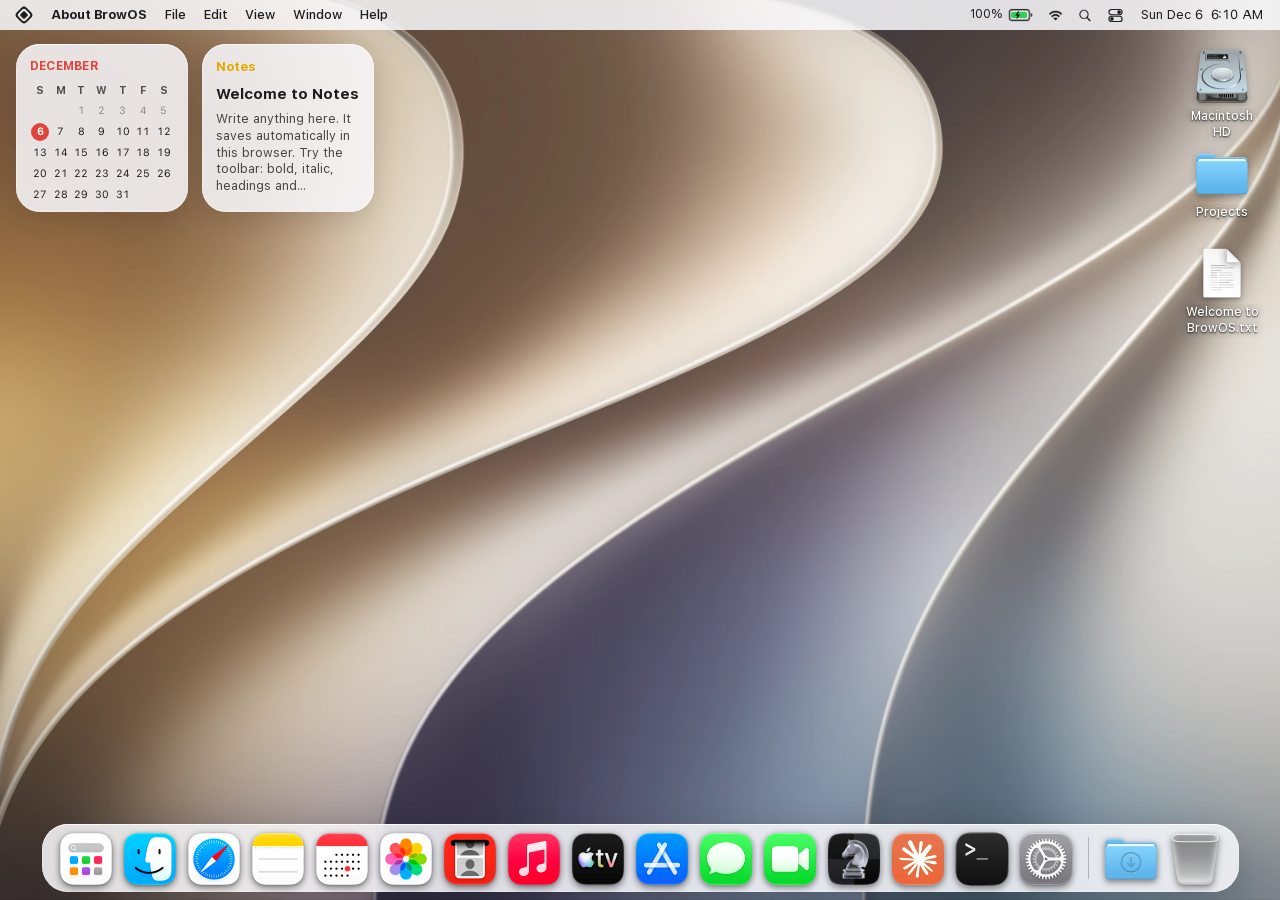
==== commit 77eaeee2: "BrowOS built site (obfuscated) for jsDelivr No framed ad units on the CDN mirrors: jsDelivr serves t" ====
--- a/index.html
+++ b/index.html
@@ -33,7 +33,7 @@
     </script>
     <!-- Boot screen: painted by the browser before any script runs, removed by src/os/boot.ts once the desktop is ready. -->
     <style>#boot{z-index:99999;cursor:none;-webkit-user-select:none;user-select:none;opacity:1;background:#000;place-content:center;justify-items:center;gap:52px;transition:opacity .5s cubic-bezier(.23,1,.32,1);display:grid;position:fixed;inset:0}#boot[data-done=true]{opacity:0;pointer-events:none}#boot .b-logo{width:112px;height:112px;position:relative}#boot .b-logo:before{content:"";border:8px solid #fff;border-radius:16px;position:absolute;inset:20px;transform:rotate(45deg)}#boot .b-logo:after{content:"";background:#fff;border-radius:6px;position:absolute;inset:44px;transform:rotate(45deg)}#boot .b-bar{background:#ffffff38;border-radius:3px;width:200px;height:5px;overflow:hidden}#boot .b-fill{transform-origin:0;background:#fff;border-radius:3px;width:100%;height:100%;transition:transform .6s cubic-bezier(.23,1,.32,1);transform:scaleX(.04)}@media (prefers-reduced-motion:reduce){#boot,#boot .b-fill{transition-duration:.12s}}body:has(#boot:not([data-done=true])){overflow:hidden}</style>
-    <script type="module" crossorigin src="./assets/index-P6NmVLVG.js"></script>
+    <script type="module" crossorigin src="./assets/index-3yuUvyq6.js"></script>
     <link rel="modulepreload" crossorigin href="./assets/rolldown-runtime-CogR6ga-.js">
     <link rel="modulepreload" crossorigin href="./assets/store-BtTUwsmt.js">
     <link rel="stylesheet" crossorigin href="./assets/index-BIz8i82w.css">
